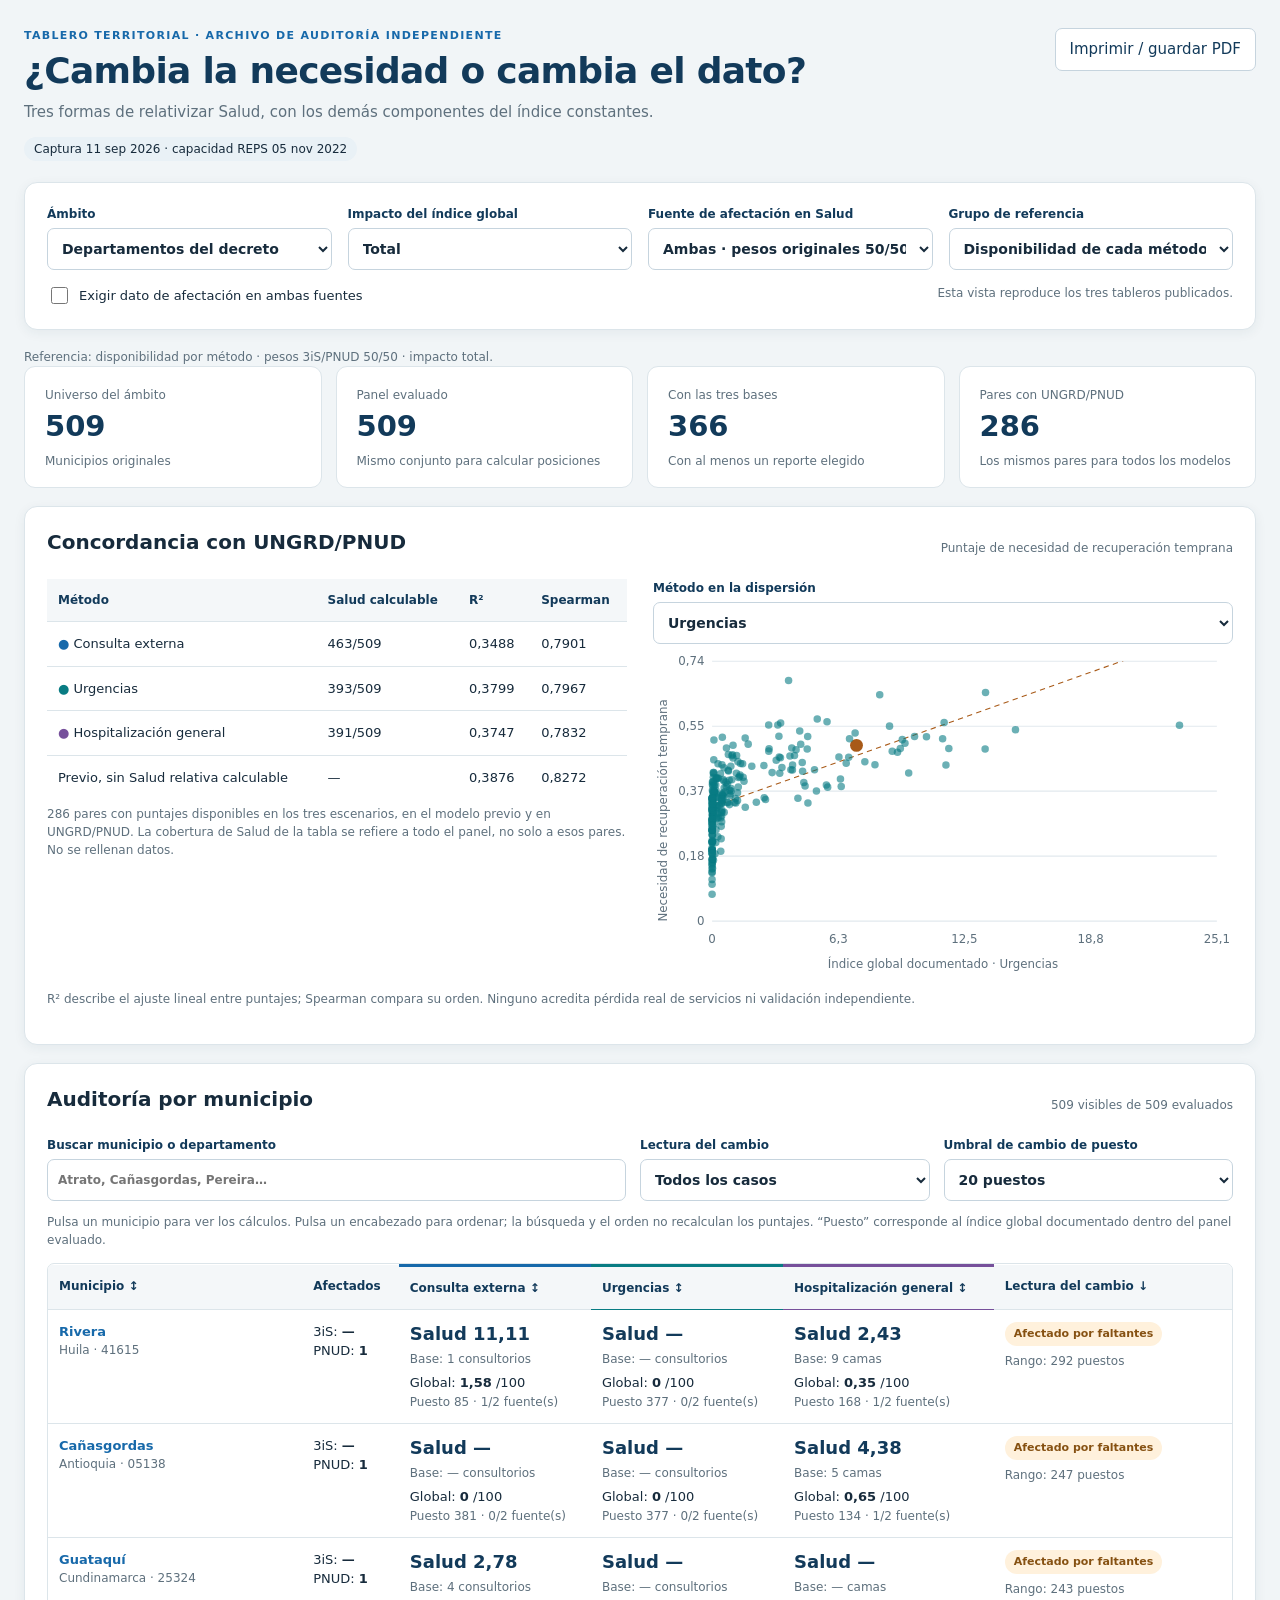
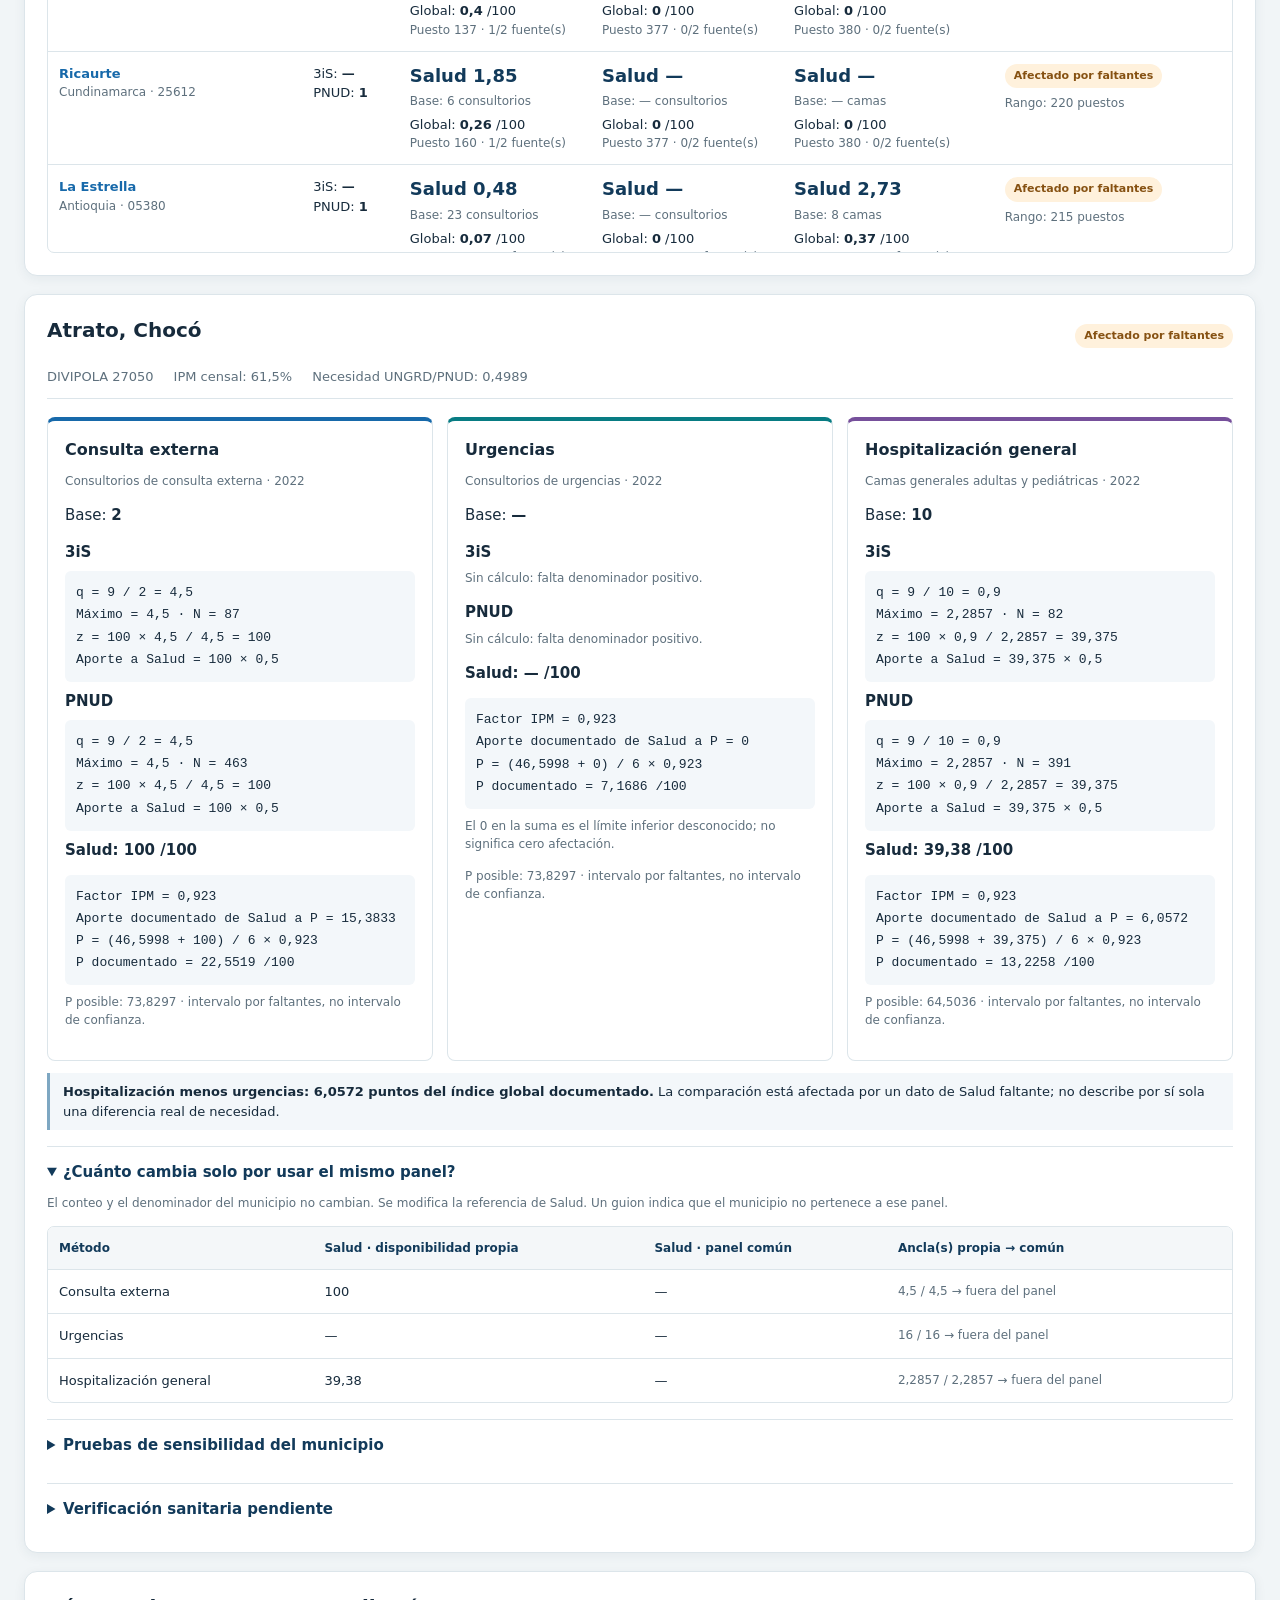
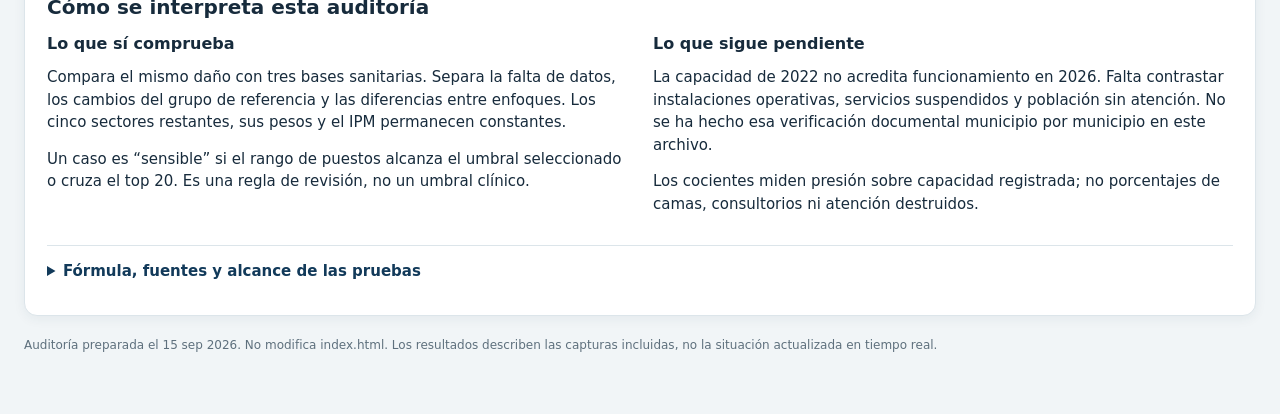
==== auditoria_salud_relativa.html @ 6dffab85 "Añadir auditoría autónoma de los tres enfoques de Salud relativa Compara disponibilidad, panel común" ====
<!doctype html>
<html lang="es"><head><meta charset="utf-8"><meta name="viewport" content="width=device-width,initial-scale=1"><title>Auditoría de Salud relativa · municipios</title><style>
:root{--navy:#123a5a;--blue:#1769aa;--teal:#087c83;--purple:#76509b;--text:#172b3c;--muted:#5e707d;--line:#dce5ea;--bg:#f1f5f7;--orange:#a85a18}
*{box-sizing:border-box}body{margin:0;background:var(--bg);color:var(--text);font:15px/1.5 system-ui,-apple-system,"Segoe UI",sans-serif}main{max-width:1450px;margin:auto;padding:28px 24px 60px}header{display:flex;justify-content:space-between;gap:20px;align-items:flex-start;margin-bottom:22px}h1{font-size:clamp(25px,3vw,36px);line-height:1.15;letter-spacing:-.7px;margin:5px 0 10px;color:var(--navy)}h2{font-size:20px;line-height:1.3;margin:0 0 12px}h3{font-size:16px;margin:0 0 10px}p{margin:6px 0 14px}.eyebrow{text-transform:uppercase;letter-spacing:.12em;font-weight:700;font-size:11px;color:var(--blue)}.muted,.small{color:var(--muted)}.small{font-size:12px}.card{background:white;border:1px solid var(--line);border-radius:13px;padding:22px;margin-bottom:18px;box-shadow:0 3px 12px #183a5010}.filters{display:grid;grid-template-columns:repeat(4,1fr);gap:16px}.filters label,.field{display:flex;flex-direction:column;gap:5px;font-size:12px;font-weight:650;color:var(--navy)}select,input{font:inherit;border:1px solid #c6d4de;border-radius:7px;background:white;color:var(--text);padding:10px;width:100%;min-height:42px}select{font-size:14px}.check{display:flex;align-items:center;gap:8px;font-size:13px}.check input{width:17px;min-height:17px;accent-color:var(--blue)}.filter-foot{display:flex;justify-content:space-between;gap:18px;flex-wrap:wrap;margin-top:14px}.filter-foot p{margin:0}.kpis{display:grid;grid-template-columns:repeat(4,1fr);gap:14px;margin-bottom:18px}.kpi{border:1px solid var(--line);background:#fff;border-radius:11px;padding:16px 20px}.kpi strong{display:block;font-size:29px;color:var(--navy);font-variant-numeric:tabular-nums}.kpi span{font-size:12px;color:var(--muted)}.split{display:grid;grid-template-columns:1fr 1fr;gap:26px}.head{display:flex;justify-content:space-between;gap:15px;align-items:center;flex-wrap:wrap;margin-bottom:12px}button{font:inherit;cursor:pointer;border:1px solid #c6d4de;border-radius:7px;background:#fff;color:var(--navy);padding:9px 14px}button:hover{background:#eaf3fa}button:focus-visible,a:focus-visible,select:focus-visible,input:focus-visible,summary:focus-visible{outline:3px solid #69b4ef;outline-offset:2px}.link{padding:0;border:0;border-radius:0;color:var(--blue);background:none;text-align:left;font-weight:650}.link:hover{text-decoration:underline;background:none}a{color:var(--blue)}.toolbar{display:grid;grid-template-columns:2fr 1fr 1fr;gap:14px;margin:12px 0}.scroll{max-height:590px;overflow:auto;border:1px solid var(--line);border-radius:7px}table{width:100%;border-collapse:collapse;font-size:13px}th{position:sticky;top:0;background:#f4f7f9;color:var(--navy);font-size:12px;font-weight:650;text-align:left;z-index:1}td,th{padding:12px 11px;border-bottom:1px solid var(--line);vertical-align:top}tbody tr:last-child td{border-bottom:0}tbody tr:hover{background:#f7fafc}tr.selected{background:#edf5fc}.num{font-variant-numeric:tabular-nums;white-space:nowrap}.method-head{border-top:3px solid var(--blue)}.method-head.v1{border-color:var(--teal)}.method-head.v2{border-color:var(--purple)}.sort{border:0;background:transparent;padding:0;text-align:left;font-size:12px;font-weight:700;color:inherit}.value{display:block;font-size:18px;font-weight:750;line-height:1.3;color:var(--navy)}.den{display:block;font-size:12px;color:var(--muted);margin:5px 0}.badge{display:inline-block;border-radius:20px;font-size:11px;font-weight:650;padding:4px 9px;white-space:normal;background:#edf2f6;color:#485c6d}.badge.stable{background:#e5f4ee;color:#22624c}.badge.sensitive,.badge.positions{background:#e8effb;color:#315c8b}.badge.missing,.badge.none{background:#fff1dc;color:#865112}.cards3{display:grid;grid-template-columns:repeat(3,1fr);gap:14px}.mini{border:1px solid var(--line);border-top:4px solid var(--blue);border-radius:8px;padding:17px}.mini.v1{border-top-color:var(--teal)}.mini.v2{border-top-color:var(--purple)}.formula{font:13px/1.7 ui-monospace,Consolas,monospace;background:#f3f7fa;padding:11px;border-radius:6px;overflow-wrap:anywhere;margin:8px 0}.note{border-left:3px solid #7ea7c2;padding:9px 13px;background:#f3f7fa;margin:12px 0;font-size:13px}.empty{text-align:center;padding:28px;color:var(--muted)}details{border-top:1px solid var(--line);padding-top:14px;margin-top:16px}summary{cursor:pointer;color:var(--navy);font-weight:650;margin-bottom:10px}.inline-info{display:flex;gap:20px;flex-wrap:wrap;color:var(--muted);font-size:13px}.chart{width:100%;height:auto;max-height:350px}.chart text{font-family:inherit;font-size:11px;fill:var(--muted)}.point{cursor:pointer}.point:hover,.point:focus{stroke:#172b3c;stroke-width:2}.detail-header{border-bottom:1px solid var(--line);padding-bottom:12px;margin-bottom:18px}.two-notes{display:grid;grid-template-columns:1fr 1fr;gap:20px;margin-top:18px}.foot{font-size:12px;color:var(--muted);margin-top:20px}.excluded{max-height:280px;overflow:auto}.nowrap{white-space:nowrap}[hidden]{display:none!important}.pill{background:#e9f1f6;padding:5px 10px;border-radius:14px;font-size:12px}.selected-summary{color:var(--navy)}.stat-table th{position:static}.legendline{display:flex;gap:10px;align-items:center;flex-wrap:wrap}.zero{color:#4c5d6d}
@media(max-width:1000px){.split{grid-template-columns:1fr}.cards3{grid-template-columns:1fr}.filters{grid-template-columns:repeat(2,1fr)}.two-notes{grid-template-columns:1fr}}
@media(max-width:600px){main{padding:18px 12px 40px}.card{padding:16px}.filters,.toolbar{grid-template-columns:1fr}.kpis{grid-template-columns:1fr 1fr;gap:8px}.kpi{padding:12px}.kpi strong{font-size:25px}header{display:block}header button{margin-top:12px}.matrix{min-width:980px}}
@media print{body{background:white}main{max-width:none;padding:0}.filters,.toolbar,.filter-foot,header button,.noprint{display:none}.card{box-shadow:none;break-inside:avoid;margin:10px 0;padding:12px}.scroll,.excluded{max-height:none;overflow:visible}.kpis{grid-template-columns:repeat(4,1fr)}.split{grid-template-columns:1fr}.chart{max-height:270px}.matrix{font-size:10px;min-width:0}th{position:static}.cards3{grid-template-columns:1fr}details:not([open]){display:none}a{color:inherit;text-decoration:none}}
</style></head>
<body><main>
<header><div><div class="eyebrow">Tablero territorial · archivo de auditoría independiente</div><h1>¿Cambia la necesidad o cambia el dato?</h1><p class="muted">Tres formas de relativizar Salud, con los demás componentes del índice constantes.</p><span class="pill">Captura 11 sep 2026 · capacidad REPS 05 nov 2022</span></div><button id="print" type="button">Imprimir / guardar PDF</button></header>
<section class="card" aria-label="Filtros de la auditoría">
<div class="filters">
<label>Ámbito<select id="scope"><option value="decree">Departamentos del decreto</option><option value="all">Todos los territorios del inventario</option></select></label>
<label>Impacto del índice global<select id="severity"><option value="total">Total</option><option value="grave">Grave</option></select></label>
<label>Fuente de afectación en Salud<select id="source"><option value="both">Ambas · pesos originales 50/50</option><option value="3is">Prueba: solo 3iS</option><option value="pnud">Prueba: solo PNUD</option></select></label>
<label>Grupo de referencia<select id="reference"><option value="original">Disponibilidad de cada método</option><option value="common">Mismo panel para los tres</option></select></label>
</div><div class="filter-foot"><label class="check"><input id="both" type="checkbox">Exigir dato de afectación en ambas fuentes</label><p class="small" id="mode-note"></p></div>
</section>
<div id="status" class="small" aria-live="polite"></div><div id="kpis" class="kpis"></div>
<section class="card"><div class="head"><h2>Concordancia con UNGRD/PNUD</h2><span class="small">Puntaje de necesidad de recuperación temprana</span></div>
<div class="split"><div><div id="benchmark"></div><p id="benchmark-note" class="small"></p></div>
<div><label class="field">Método en la dispersión<select id="chart-method"><option value="0">Consulta externa</option><option value="1" selected>Urgencias</option><option value="2">Hospitalización general</option></select></label><div id="scatter"></div></div></div>
<p class="small">R² describe el ajuste lineal entre puntajes; Spearman compara su orden. Ninguno acredita pérdida real de servicios ni validación independiente.</p></section>
<section class="card"><div class="head"><h2>Auditoría por municipio</h2><span id="row-count" class="small" aria-live="polite"></span></div>
<div class="toolbar"><label class="field">Buscar municipio o departamento<input id="search" type="search" placeholder="Atrato, Cañasgordas, Pereira…" autocomplete="off"></label>
<label class="field">Lectura del cambio<select id="category"><option value="">Todos los casos</option><option value="sensitive">Sensible al enfoque</option><option value="missing">Afectado por faltantes</option><option value="positions">Movimiento del ranking</option><option value="stable">Estable entre enfoques</option><option value="none">Sin Salud calculable</option></select></label>
<label class="field">Umbral de cambio de puesto<select id="threshold"><option value="10">10 puestos</option><option value="20" selected>20 puestos</option><option value="30">30 puestos</option></select></label></div>
<p class="small">Pulsa un municipio para ver los cálculos. Pulsa un encabezado para ordenar; la búsqueda y el orden no recalculan los puntajes. “Puesto” corresponde al índice global documentado dentro del panel evaluado.</p>
<div class="scroll" tabindex="0" role="region" aria-label="Comparación municipal de los tres métodos"><table class="matrix"><thead id="matrix-head"></thead><tbody id="matrix-body"></tbody></table></div>
<details id="excluded-wrap"><summary id="excluded-title"></summary><p class="small">Exclusión del panel común no significa menor necesidad. Estos municipios siguen en el inventario original.</p><div id="excluded" class="excluded"></div></details>
</section>
<section id="detail" class="card" aria-live="polite" aria-label="Cálculo y sensibilidad del municipio seleccionado"></section>
<section class="card"><h2>Cómo se interpreta esta auditoría</h2>
<div class="split"><div><h3>Lo que sí comprueba</h3><p>Compara el mismo daño con tres bases sanitarias. Separa la falta de datos, los cambios del grupo de referencia y las diferencias entre enfoques. Los cinco sectores restantes, sus pesos y el IPM permanecen constantes.</p><p>Un caso es “sensible” si el rango de puestos alcanza el umbral seleccionado o cruza el top 20. Es una regla de revisión, no un umbral clínico.</p></div>
<div><h3>Lo que sigue pendiente</h3><p>La capacidad de 2022 no acredita funcionamiento en 2026. Falta contrastar instalaciones operativas, servicios suspendidos y población sin atención. No se ha hecho esa verificación documental municipio por municipio en este archivo.</p><p>Los cocientes miden presión sobre capacidad registrada; no porcentajes de camas, consultorios ni atención destruidos.</p></div></div>
<details><summary>Fórmula, fuentes y alcance de las pruebas</summary>
<div class="formula">q = puntos afectados / denominador histórico del municipio<br>z = 100 × q / máximo q comparable<br>Salud = Σ(z × peso de la fuente)<br>P = (suma de los otros cinco sectores + Salud) / 6 × (1 + 0,25 × IPM/100) / 1,25</div>
<p>Sin dato se conserva el intervalo del modelo: el aporte inferior desconocido es cero como límite, no como observación. Si solo hay una fuente en el modo 50/50, no se le transfiere el peso de la otra. En las pruebas “solo 3iS” o “solo PNUD”, la fuente elegida representa todo Salud, únicamente dentro de esta auditoría.</p>
<p>El panel común exige las tres bases positivas y al menos un conteo válido de la fuente seleccionada. Si se marca la exigencia de ambas fuentes, exige también ambos conteos. Salud se recalibra con ese grupo; los otros sectores conservan la referencia del ámbito original. La comparación estadística usa exactamente los mismos pares para los tres métodos y el modelo previo.</p>
<p>Las pruebas de ±25% perturban solo el denominador del municipio seleccionado, no crean registros nuevos ni proyectan capacidad a 2026. La prueba “sin un máximo” retira una observación máxima por fuente del cálculo del ancla; conserva los municipios evaluados y limita z a 100, igual que la función del tablero.</p>
<p>Los modelos pueden compartir insumos de daño y vulnerabilidad. El modelo previo se muestra sin Salud relativa calculable, manteniendo el peso original del sector. No se deben sumar los conteos 3iS y PNUD como si fueran instalaciones distintas.</p>
<div id="source-links"></div><p class="small">El corte de capacidad es 2022-11-05. El archivo extraído en 2026 conserva ese corte. Origen y esquema corroborados en el portal oficial; extracto completo obtenido de un espejo inmutable. No se incluyen contactos ni datos personales de responsables.</p>
<p class="small">La vista inicial se contrastó numéricamente con los tres index.html publicados en los ámbitos decreto/todos e impactos total/grave. Este archivo es autónomo, no descarga datos nuevos y no modifica ninguna rama ni tablero al usarlo.</p>
</details></section>
<footer class="foot">Auditoría preparada el 15 sep 2026. No modifica index.html. Los resultados describen las capturas incluidas, no la situación actualizada en tiempo real.</footer>
</main><noscript><p>Este archivo necesita JavaScript para calcular y mostrar la auditoría.</p></noscript>
<script>
(function(root){
'use strict';
const finite=x=>typeof x==='number'&&Number.isFinite(x),eps=1e-8;
const label=r=>r.m+', '+r.d;
function ranks(rows,value='score'){
 const out=rows.filter(r=>r[value]!=null).slice().sort((a,b)=>b[value]-a[value]||label(a).localeCompare(label(b),'es'));
 let prev,rank=0;out.forEach((r,i)=>{if(!i||Math.abs(r[value]-prev)>=eps)rank=i+1;r.rank=rank;prev=r[value];});return out;
}
function fit(pairs){
 if(pairs.length<3)return {n:pairs.length,r2:null,rho:null,r:null,slope:null,intercept:null};
 const calc=(x,y)=>{const mx=x.reduce((a,b)=>a+b,0)/x.length,my=y.reduce((a,b)=>a+b,0)/y.length;
 let xx=0,yy=0,xy=0;x.forEach((v,i)=>{xx+=(v-mx)**2;yy+=(y[i]-my)**2;xy+=(v-mx)*(y[i]-my)});
 if(!xx||!yy)return null;const r=Math.max(-1,Math.min(1,xy/Math.sqrt(xx*yy)));return {r,r2:r*r,slope:xy/xx,intercept:my-xy/xx*mx};};
 const mid=values=>{const s=values.map((v,i)=>({v,i})).sort((a,b)=>a.v-b.v),a=[];for(let i=0;i<s.length;){let j=i+1;while(j<s.length&&s[j].v===s[i].v)j++;for(let k=i;k<j;k++)a[s[k].i]=(i+1+j)/2;i=j;}return a;};
 const x=pairs.map(p=>p.x),y=pairs.map(p=>p.y),f=calc(x,y),rho=calc(mid(x),mid(y));
 return {n:pairs.length,r2:f?.r2??null,r:f?.r??null,rho:rho?.r??null,slope:f?.slope??null,intercept:f?.intercept??null};
}
function run(snapshot,options={}){
 const o={reference:'original',source:'both',bothReports:false,anchorRule:'max',override:null,...options};
 const fields=o.source==='3is'?[0]:o.source==='pnud'?[1]:[0,1],share=1/fields.length;
 const hasInput=r=>fields.some(f=>finite(r.h[f])&&r.h[f]>=0);
 const commonEligible=r=>r.den.every(d=>finite(d)&&d>0)&&hasInput(r)&&(!o.bothReports||r.h.every(finite));
 const common=snapshot.rows.filter(commonEligible);
 const pool=snapshot.rows.filter(r=>(o.reference!=='common'||commonEligible(r))&&(!o.bothReports||r.h.every(finite)));
 const amount=(r,v)=>{const d=r.den[v];return finite(d)&&d>0?d*(o.override?.geo===r.g&&o.override.variant===v?o.override.factor:1):null;};
 const ratio=(r,v,f)=>{const d=amount(r,v);return d>0&&finite(r.h[f])&&r.h[f]>=0?r.h[f]/d:null;};
 const models=[0,1,2].map(v=>{
 const calibrations=fields.map(f=>{
 const values=pool.map(r=>({geo:r.g,q:ratio(r,v,f)})).filter(p=>finite(p.q));
 const sorted=values.slice().sort((a,b)=>a.q-b.q||a.geo.localeCompare(b.geo));
 const use=o.anchorRule==='withoutMax'?sorted.slice(0,-1):sorted;
 return {field:f,n:use.length,anchor:use.length?Math.max(...use.map(x=>x.q)):null,omitted:o.anchorRule==='withoutMax'?sorted.at(-1)?.geo:null};
 });
 const items=pool.map(r=>{
 const details=calibrations.map(c=>{
 const q=ratio(r,v,c.field),z=q==null?null:q===0?0:c.anchor>0?100*Math.min(1,q/c.anchor):null;
 return {field:c.field,raw:r.h[c.field],den:amount(r,v),q,z,share,anchor:c.anchor,n:c.n};
 });
 const h=details.reduce((s,f)=>s+(f.z??0)*share,0),missing=details.filter(f=>f.z==null).length*share;
 const cov=Math.max(0,Math.min(1,1-missing)),factor=(1+.25*(r.ipm??0)/100)/1.25,factorHi=(1+.25*(r.ipm??100)/100)/1.25;
 const coverage=(r.cov+cov)/6;
 return {...r,variant:v,details,health:cov>eps?h:null,healthUpper:cov>eps?h+100*missing:null,hCov:cov,
 score:coverage>eps?(r.lo+h)/6*factor:null,upper:coverage>eps?(r.hi+h+100*missing)/6*factorHi:null,
 contribution:h/6*factor,coverage,rank:null,factor};
 });
 const ranked=ranks(items),healthRanked=ranks(items.filter(x=>x.health!=null).map(x=>({...x})), 'health');
 const hr=new Map(healthRanked.map(x=>[x.g,x.rank]));items.forEach(x=>x.healthRank=hr.get(x.g)??null);
 return {items,ranked,calibrations,map:new Map(items.map(r=>[r.g,r]))};
 });
 const baseline=pool.map(r=>({...r,score:r.cov>eps?r.lo/6*(1+.25*(r.ipm??0)/100)/1.25:null,rank:null}));
 ranks(baseline);
 const baseMap=new Map(baseline.map(r=>[r.g,r]));
 // Same pairs for all three models and the unchanged baseline; no benchmark filling.
 const paired=pool.filter(r=>finite(r.y)&&baseMap.get(r.g).score!=null&&models.every(m=>m.map.get(r.g).score!=null));
 const statistics=models.map(m=>fit(paired.map(r=>({x:m.map.get(r.g).score,y:r.y}))));
 const baselineStats=fit(paired.map(r=>({x:baseMap.get(r.g).score,y:r.y})));
 const outside=snapshot.rows.filter(r=>!pool.some(x=>x.g===r.g));
 return {options:o,pool,models,baseline,baselineStats,statistics,paired,common,outside};
}
function classify(results,threshold=20,top=20){
 const valid=results.filter(r=>r?.health!=null),rr=results.map(r=>r?.rank).filter(finite);
 const span=rr.length===3?Math.max(...rr)-Math.min(...rr):null;
 if(valid.length===0)return {code:'none',label:'Sin Salud calculable',span};
 if(valid.length<3)return {code:'missing',label:'Afectado por faltantes',span};
 const hs=valid.map(r=>r.health),healthSpan=Math.max(...hs)-Math.min(...hs);
 const crosses=rr.length===3&&Math.min(...rr)<=top&&Math.max(...rr)>top;
 if(healthSpan<eps&&span>=threshold)return {code:'positions',label:'Movimiento del ranking',span};
 if(span>=threshold||crosses)return {code:'sensitive',label:'Sensible al enfoque',span,crosses};
 return {code:'stable',label:'Estable entre enfoques',span,crosses};
}
root.HealthAudit={run,fit,classify,ranks};
})(typeof globalThis!=='undefined'?globalThis:this);
</script><script>const AUDIT_DATA={"title":"Auditoría de Salud relativa","capture":"2026-09-11","created":"2026-09-15","base":"beefea8362b5ef05b850085c36a788fda83d31fe","variants":[{"id":"consulta_externa","branch":"salud-relativa-consulta-externa","label":"Consulta externa","group":"CONSULTORIOS","descriptions":["Consulta Externa"],"kind":"consultorios_externos_reps","unit":"Consultorios de consulta externa","rate_unit":"puntos/consultorio externo"},{"id":"urgencias","branch":"salud-relativa-urgencias","label":"Urgencias","group":"CONSULTORIOS","descriptions":["Urgencias"],"kind":"consultorios_urgencias_reps","unit":"Consultorios de urgencias","rate_unit":"puntos/consultorio de urgencias"},{"id":"hospitalizacion","branch":"salud-relativa-hospitalizacion","label":"Hospitalización general","group":"CAMAS","descriptions":["Adultos","Pediátrica"],"kind":"camas_generales_reps","unit":"Camas generales adultas y pediátricas","rate_unit":"puntos/cama general"}],"source":{"label":"Ministerio de Salud · REPS, capacidad instalada histórica (05-11-2022)","url":"https://www.datos.gov.co/Salud-y-Protecci-n-Social/Relaci-n-de-IPS-p-blicas-y-privadas-seg-n-el-nivel/s2ru-bqt6/about_data","api":"https://www.datos.gov.co/resource/s2ru-bqt6.json","published":"2026-02-28","reference_date":"2022-11-05","sha256":"d50fbbce6a0ffff914b9e717a2d3109d57264ab67dbf444cfd86d410af69ea3f","mirror_url":"https://github.com/edgardhdz07/prueba-tecnica-datos-salud/blob/95f33af6ab50e09bef92bb7872eb7246b3c23529/data/Relaci%C3%B3n_de_IPS_p%C3%BAblicas_y_privadas_seg%C3%BAn_el_nivel_de_atenci%C3%B3n_y_capacidad_instalada_20260226.csv","mirror_commit":"95f33af6ab50e09bef92bb7872eb7246b3c23529","mirror_blob":"dee96bf2427c64f135066d1b27023d46de9a2ad4","published_meaning":"Fecha del commit público que acredita disponibilidad del extracto antes del sismo, no fecha de medición.","retrieved":"2026-09-15","verification":"Origen, esquema y corte corroborados en API oficial el 2026-09-14. Extracto completo obtenido del espejo inmutable; no revalidación nominal de funcionamiento en 2026.","stock_scope":"Capacidad registrada pública y privada; no capacidad operativa ni pérdida de servicio."},"snapshots":{"decree_total":{"scope":"decree","severity":"total","date":"2026-09-11","dept":"","n":509,"rows":[{"g":"municipal:17001","c":"17001","m":"Manizales","d":"Caldas","ipm":13.9,"lo":10.843038716124644,"hi":344.17637204945794,"cov":1.6666666666666667,"otherN":6,"fields":16,"h":[2,10],"den":[876,35,896],"y":0.52006247},{"g":"municipal:17013","c":"17013","m":"Aguadas","d":"Caldas","ipm":30,"lo":6.065874396818298,"hi":406.0658743968183,"cov":1,"otherN":4,"fields":16,"h":[null,0],"den":[13,3,12],"y":0.37124547},{"g":"municipal:17042","c":"17042","m":"Anserma","d":"Caldas","ipm":32.5,"lo":7.8677403565722335,"hi":407.8677403565722,"cov":1,"otherN":4,"fields":16,"h":[1,1],"den":[29,2,16],"y":0.39673796},{"g":"municipal:17050","c":"17050","m":"Aranzazu","d":"Caldas","ipm":32.1,"lo":13.68309719369191,"hi":380.34976386035856,"cov":1.3333333333333335,"otherN":5,"fields":16,"h":[null,0],"den":[7,1,12],"y":0.4392576},{"g":"municipal:17088","c":"17088","m":"Belalcázar","d":"Caldas","ipm":41.2,"lo":26.283530327274036,"hi":392.95019699394066,"cov":1.3333333333333335,"otherN":5,"fields":16,"h":[null,0],"den":[6,1,6],"y":0.46883976},{"g":"municipal:17272","c":"17272","m":"Filadelfia","d":"Caldas","ipm":36.2,"lo":2.9923359746810267,"hi":402.992335974681,"cov":1,"otherN":4,"fields":16,"h":[1,1],"den":[2,2,6],"y":0.36133863},{"g":"municipal:17442","c":"17442","m":"Marmato","d":"Caldas","ipm":37.6,"lo":3.0528957258550213,"hi":403.052895725855,"cov":1,"otherN":4,"fields":16,"h":[1,1],"den":[2,2,10],"y":0.35636446},{"g":"municipal:17513","c":"17513","m":"Pácora","d":"Caldas","ipm":33.3,"lo":3.5705159879424104,"hi":403.5705159879424,"cov":1,"otherN":4,"fields":16,"h":[null,0],"den":[18,1,8],"y":0.35741287},{"g":"municipal:17541","c":"17541","m":"Pensilvania","d":"Caldas","ipm":37.3,"lo":2.086442217968738,"hi":402.08644221796874,"cov":1,"otherN":4,"fields":16,"h":[3,3],"den":[8,5,9],"y":0.39956472},{"g":"municipal:17614","c":"17614","m":"Riosucio","d":"Caldas","ipm":29.3,"lo":8.30929792566199,"hi":374.97596459232864,"cov":1.3333333333333335,"otherN":5,"fields":16,"h":[1,1],"den":[49,4,33],"y":0.44724306},{"g":"municipal:17653","c":"17653","m":"Salamina","d":"Caldas","ipm":28.7,"lo":4.511201439714967,"hi":429.51120143971497,"cov":0.75,"otherN":3,"fields":16,"h":[null,0],"den":[20,4,16],"y":0.36687041},{"g":"municipal:17662","c":"17662","m":"Samaná","d":"Caldas","ipm":39.9,"lo":2.4312464536316494,"hi":369.0979131202983,"cov":1.3333333333333335,"otherN":5,"fields":16,"h":[2,1],"den":[9,3,19],"y":0.42638363},{"g":"municipal:17665","c":"17665","m":"San José","d":"Caldas","ipm":39.9,"lo":25.232693292695238,"hi":425.2326932926952,"cov":1,"otherN":4,"fields":16,"h":[1,1],"den":[3,1,4],"y":0.38354254},{"g":"municipal:17777","c":"17777","m":"Supia","d":"Caldas","ipm":31.3,"lo":2.5076860550194464,"hi":402.5076860550194,"cov":1,"otherN":4,"fields":16,"h":[null,0],"den":[18,1,16],"y":0.32873322},{"g":"municipal:17873","c":"17873","m":"Villamaria","d":"Caldas","ipm":17,"lo":7.044888120001858,"hi":373.7115547866685,"cov":1.3333333333333335,"otherN":5,"fields":16,"h":[null,0],"den":[15,2,11],"y":0.40126962},{"g":"municipal:17877","c":"17877","m":"Viterbo","d":"Caldas","ipm":26,"lo":25.399672674548288,"hi":392.0663393412149,"cov":1.3333333333333335,"otherN":5,"fields":16,"h":[1,1],"den":[11,1,7],"y":0.42556069},{"g":"municipal:27001","c":"27001","m":"Quibdó","d":"Chocó","ipm":44.4,"lo":40.8354615625455,"hi":374.1687948958788,"cov":1.6666666666666667,"otherN":6,"fields":16,"h":[27,27],"den":[198,11,273],"y":0.64251799},{"g":"municipal:27050","c":"27050","m":"Atrato","d":"Chocó","ipm":61.5,"lo":46.599846980158766,"hi":379.9331803134921,"cov":1.6666666666666667,"otherN":6,"fields":16,"h":[9,9],"den":[2,null,10],"y":0.49887677},{"g":"municipal:27135","c":"27135","m":"El Cantón Del San Pablo","d":"Chocó","ipm":60.2,"lo":9.054076205530816,"hi":409.0540762055308,"cov":1,"otherN":4,"fields":16,"h":[null,0],"den":[2,2,8],"y":0.41444397},{"g":"municipal:27150","c":"27150","m":"Carmen Del Darién","d":"Chocó","ipm":77.8,"lo":3.198313667302285,"hi":394.8649803339689,"cov":1.0833333333333335,"otherN":4,"fields":16,"h":[null,0],"den":[2,null,5],"y":0.52169591},{"g":"municipal:27425","c":"27425","m":"Medio Atrato","d":"Chocó","ipm":76.6,"lo":7.662955998864156,"hi":407.6629559988641,"cov":1,"otherN":4,"fields":16,"h":[null,0],"den":[null,null,5],"y":0.47006231},{"g":"municipal:27450","c":"27450","m":"Medio San Juan","d":"Chocó","ipm":69.7,"lo":6.460229923477366,"hi":373.126896590144,"cov":1.3333333333333335,"otherN":5,"fields":16,"h":[3,3],"den":[1,null,8],"y":0.4723779},{"g":"municipal:27600","c":"27600","m":"Rio Quito","d":"Chocó","ipm":66.8,"lo":13.136234367421157,"hi":413.13623436742114,"cov":1,"otherN":4,"fields":16,"h":[5,5],"den":[3,2,null],"y":0.45003802},{"g":"municipal:27615","c":"27615","m":"Riosucio","d":"Chocó","ipm":70.9,"lo":0.5312506376170614,"hi":400.53125063761706,"cov":1,"otherN":4,"fields":16,"h":[1,1],"den":[5,null,26],"y":0.45775831},{"g":"municipal:27660","c":"27660","m":"San José Del Palmar","d":"Chocó","ipm":59.1,"lo":26.97349864098601,"hi":393.64016530765264,"cov":1.3333333333333335,"otherN":5,"fields":16,"h":[1,1],"den":[1,1,5],"y":0.42955332},{"g":"municipal:27787","c":"27787","m":"Tadó","d":"Chocó","ipm":59.9,"lo":66.98845083171852,"hi":433.65511749838515,"cov":1.3333333333333335,"otherN":5,"fields":16,"h":[5,5],"den":[15,1,15],"y":0.54345754},{"g":"municipal:63130","c":"63130","m":"Calarcá","d":"Quindío","ipm":19.9,"lo":18.1955685696791,"hi":384.8622352363457,"cov":1.3333333333333335,"otherN":5,"fields":16,"h":[6,3],"den":[49,5,31],"y":0.46597801},{"g":"municipal:63212","c":"63212","m":"Córdoba","d":"Quindío","ipm":30.7,"lo":33.70933127757822,"hi":433.7093312775782,"cov":1,"otherN":4,"fields":16,"h":[1,1],"den":[3,1,null],"y":0.38029788},{"g":"municipal:63302","c":"63302","m":"Génova","d":"Quindío","ipm":33.1,"lo":49.40521442138103,"hi":416.0718810880477,"cov":1.3333333333333335,"otherN":5,"fields":16,"h":[1,0],"den":[1,1,6],"y":0.45260413},{"g":"municipal:63401","c":"63401","m":"La Tebaida","d":"Quindío","ipm":27.4,"lo":13.612136409208887,"hi":380.27880307587554,"cov":1.3333333333333335,"otherN":5,"fields":16,"h":[3,1],"den":[28,2,7],"y":0.4891691},{"g":"municipal:63470","c":"63470","m":"Montenegro","d":"Quindío","ipm":25.8,"lo":37.13133781707464,"hi":403.7980044837413,"cov":1.3333333333333335,"otherN":5,"fields":16,"h":[4,3],"den":[6,2,13],"y":0.51741867},{"g":"municipal:63548","c":"63548","m":"Pijao","d":"Quindío","ipm":28.8,"lo":29.812720730266594,"hi":429.81272073026656,"cov":1,"otherN":4,"fields":16,"h":[null,0],"den":[1,1,5],"y":0.34880436},{"g":"municipal:63594","c":"63594","m":"Quimbaya","d":"Quindío","ipm":22,"lo":50.47190130998021,"hi":383.80523464331355,"cov":1.6666666666666667,"otherN":6,"fields":16,"h":[1,1],"den":[5,null,13],"y":0.53393136},{"g":"municipal:66045","c":"66045","m":"Apía","d":"Risaralda","ipm":33.6,"lo":15.193336515179176,"hi":415.19333651517917,"cov":1,"otherN":4,"fields":16,"h":[null,0],"den":[9,1,5],"y":0.33715269},{"g":"municipal:66075","c":"66075","m":"Balboa","d":"Risaralda","ipm":31.6,"lo":38.04625655395989,"hi":404.7129232206265,"cov":1.3333333333333335,"otherN":5,"fields":16,"h":[1,1],"den":[4,1,5],"y":0.40344218},{"g":"municipal:66088","c":"66088","m":"Belén De Umbría","d":"Risaralda","ipm":35.6,"lo":15.632423996788813,"hi":382.29909066345544,"cov":1.3333333333333335,"otherN":5,"fields":16,"h":[1,1],"den":[16,3,13],"y":0.44167401},{"g":"municipal:66170","c":"66170","m":"Dosquebradas","d":"Risaralda","ipm":13.7,"lo":31.913553941248285,"hi":331.91355394124827,"cov":2,"otherN":7,"fields":16,"h":[null,0],"den":[167,4,55],"y":0.50184879},{"g":"municipal:66383","c":"66383","m":"La Celia","d":"Risaralda","ipm":37.5,"lo":5.9400901397484205,"hi":405.9400901397484,"cov":1,"otherN":4,"fields":16,"h":[null,0],"den":[3,1,5],"y":0.33063726},{"g":"municipal:66400","c":"66400","m":"La Virginia","d":"Risaralda","ipm":19,"lo":24.05101648507151,"hi":357.3843498184048,"cov":1.6666666666666667,"otherN":6,"fields":16,"h":[1,1],"den":[41,null,30],"y":0.41972259},{"g":"municipal:66440","c":"66440","m":"Marsella","d":"Risaralda","ipm":33.3,"lo":39.84533630418665,"hi":373.17866963752,"cov":1.6666666666666667,"otherN":6,"fields":16,"h":[1,1],"den":[10,1,10],"y":0.44806533},{"g":"municipal:66456","c":"66456","m":"Mistrató","d":"Risaralda","ipm":65.3,"lo":12.977403488554828,"hi":412.9774034885548,"cov":1,"otherN":4,"fields":16,"h":[3,3],"den":[9,2,11],"y":0.43574445},{"g":"municipal:66594","c":"66594","m":"Quinchía","d":"Risaralda","ipm":41.4,"lo":5.174078236713754,"hi":405.17407823671374,"cov":1,"otherN":4,"fields":16,"h":[null,0],"den":[14,4,9],"y":0.38816181},{"g":"municipal:66682","c":"66682","m":"Santa Rosa De Cabal","d":"Risaralda","ipm":21.2,"lo":17.325223781925104,"hi":350.6585571152584,"cov":1.6666666666666667,"otherN":6,"fields":16,"h":[1,1],"den":[60,4,15],"y":0.34497788},{"g":"municipal:63001","c":"63001","m":"Armenia","d":"Quindío","ipm":14.4,"lo":17.912270301942165,"hi":351.2456036352755,"cov":1.6666666666666667,"otherN":6,"fields":16,"h":[9,5],"den":[581,18,542],"y":0.55680396},{"g":"municipal:66001","c":"66001","m":"Pereira","d":"Risaralda","ipm":15.1,"lo":78.194115908132,"hi":378.194115908132,"cov":2,"otherN":7,"fields":16,"h":[34,34],"den":[1035,42,970],"y":0.56390234},{"g":"municipal:76109","c":"76109","m":"Buenaventura","d":"Valle del Cauca","ipm":41,"lo":22.363243536096235,"hi":355.6965768694296,"cov":1.6666666666666667,"otherN":6,"fields":16,"h":[5,5],"den":[309,9,199],"y":0.68314189},{"g":"municipal:76147","c":"76147","m":"Cartago","d":"Valle del Cauca","ipm":16.6,"lo":2.910158228209257,"hi":369.5768248948759,"cov":1.3333333333333335,"otherN":5,"fields":16,"h":[3,3],"den":[218,14,128],"y":0.43507577},{"g":"municipal:76001","c":"76001","m":"Santiago de Cali","d":"Valle del Cauca","ipm":11.9,"lo":12.705868358128402,"hi":362.7058683581284,"cov":1.5,"otherN":5,"fields":16,"h":[10,10],"den":[4866,179,3465],"y":0.50235189},{"g":"municipal:17174","c":"17174","m":"Chinchiná","d":"Caldas","ipm":21.8,"lo":7.557781519584349,"hi":374.224448186251,"cov":1.3333333333333335,"otherN":5,"fields":16,"h":[1,1],"den":[60,6,56],"y":0.4197438},{"g":"municipal:17380","c":"17380","m":"La Dorada","d":"Caldas","ipm":26.8,"lo":0.32200549100472464,"hi":400.3220054910047,"cov":1,"otherN":4,"fields":16,"h":[1,1],"den":[119,6,79],"y":0.25938936},{"g":"municipal:17388","c":"17388","m":"La Merced","d":"Caldas","ipm":34.5,"lo":2.4688125944460175,"hi":402.468812594446,"cov":1,"otherN":4,"fields":16,"h":[1,1],"den":[5,1,6],"y":0.34256513},{"g":"municipal:17433","c":"17433","m":"Manzanares","d":"Caldas","ipm":37.5,"lo":1.2745517470000876,"hi":401.2745517470001,"cov":1,"otherN":4,"fields":16,"h":[null,0],"den":[9,2,10],"y":0.3494956},{"g":"municipal:17444","c":"17444","m":"Marquetalia","d":"Caldas","ipm":40.7,"lo":1.111509305049584,"hi":401.11150930504954,"cov":1,"otherN":4,"fields":16,"h":[null,0],"den":[7,1,8],"y":0.3625535},{"g":"municipal:17446","c":"17446","m":"Marulanda","d":"Caldas","ipm":34.6,"lo":7.634724998149382,"hi":432.63472499814935,"cov":0.75,"otherN":3,"fields":16,"h":[null,0],"den":[8,2,10],"y":0.33682041},{"g":"municipal:17486","c":"17486","m":"Neira","d":"Caldas","ipm":31.3,"lo":2.1530443136428,"hi":402.1530443136428,"cov":1,"otherN":4,"fields":16,"h":[1,1],"den":[12,2,12],"y":0.33725556},{"g":"municipal:17495","c":"17495","m":"Norcasia","d":"Caldas","ipm":41.4,"lo":0.808780180550408,"hi":400.8087801805504,"cov":1,"otherN":4,"fields":16,"h":[null,0],"den":[5,1,4],"y":0.36617868},{"g":"municipal:17524","c":"17524","m":"Palestina","d":"Caldas","ipm":30.1,"lo":6.577798306755413,"hi":373.24446497342205,"cov":1.3333333333333335,"otherN":5,"fields":16,"h":[null,0],"den":[12,1,10],"y":0.369458},{"g":"municipal:17616","c":"17616","m":"Risaralda","d":"Caldas","ipm":39.4,"lo":8.935224216324352,"hi":408.93522421632434,"cov":1,"otherN":4,"fields":16,"h":[null,0],"den":[4,1,8],"y":0.40762262},{"g":"municipal:17867","c":"17867","m":"Victoria","d":"Caldas","ipm":34.9,"lo":1.8773428064637807,"hi":401.8773428064638,"cov":1,"otherN":4,"fields":16,"h":[1,1],"den":[7,1,6],"y":0.33548622},{"g":"municipal:27025","c":"27025","m":"Alto Baudó","d":"Chocó","ipm":90.6,"lo":14.56323563411361,"hi":414.5632356341136,"cov":1,"otherN":4,"fields":16,"h":[4,4],"den":[7,4,14],"y":0.56263842},{"g":"municipal:27073","c":"27073","m":"Bagadó","d":"Chocó","ipm":81,"lo":84.6592683369243,"hi":451.3259350035909,"cov":1.3333333333333335,"otherN":5,"fields":16,"h":[3,3],"den":[2,null,4],"y":0.64870687},{"g":"municipal:27160","c":"27160","m":"Cértegui","d":"Chocó","ipm":55.9,"lo":9.01618581994748,"hi":375.68285248661414,"cov":1.3333333333333335,"otherN":5,"fields":16,"h":[null,0],"den":[null,null,null],"y":0.40970217},{"g":"municipal:27205","c":"27205","m":"Condoto","d":"Chocó","ipm":53.2,"lo":19.937862096979593,"hi":411.6045287636463,"cov":1.0833333333333335,"otherN":4,"fields":16,"h":[1,1],"den":[1,1,21],"y":0.49161397},{"g":"municipal:27245","c":"27245","m":"El Carmen","d":"Chocó","ipm":54,"lo":0.7810500192251629,"hi":400.7810500192251,"cov":1,"otherN":4,"fields":16,"h":[1,1],"den":[4,null,7],"y":0.36854439},{"g":"municipal:27430","c":"27430","m":"Medio Baudó","d":"Chocó","ipm":80.2,"lo":50.032557801466176,"hi":416.69922446813285,"cov":1.3333333333333335,"otherN":5,"fields":16,"h":[4,4],"den":[2,5,18],"y":0.55344215},{"g":"municipal:27491","c":"27491","m":"Nóvita","d":"Chocó","ipm":60.1,"lo":53.764895001438404,"hi":420.431561668105,"cov":1.3333333333333335,"otherN":5,"fields":16,"h":[1,1],"den":[4,1,6],"y":0.479545},{"g":"municipal:27495","c":"27495","m":"Nuquí","d":"Chocó","ipm":72.9,"lo":0.3809628466033593,"hi":400.3809628466033,"cov":1,"otherN":4,"fields":16,"h":[4,4],"den":[2,null,null],"y":0.42182927},{"g":"municipal:27580","c":"27580","m":"Rio Iró","d":"Chocó","ipm":75.1,"lo":0.3906110361514346,"hi":425.3906110361514,"cov":0.75,"otherN":3,"fields":16,"h":[null,0],"den":[2,2,8],"y":0.40819066},{"g":"municipal:27745","c":"27745","m":"Sipí","d":"Chocó","ipm":69.7,"lo":74.07075358800991,"hi":474.0707535880099,"cov":1,"otherN":4,"fields":16,"h":[2,2],"den":[1,1,6],"y":0.4888459},{"g":"municipal:27810","c":"27810","m":"Unión Panamericana","d":"Chocó","ipm":57.4,"lo":77.07925467893301,"hi":410.4125880122663,"cov":1.6666666666666667,"otherN":6,"fields":16,"h":[1,1],"den":[1,null,null],"y":0.49016079},{"g":"municipal:63111","c":"63111","m":"Buenavista","d":"Quindío","ipm":29,"lo":44.8289983989678,"hi":444.82899839896777,"cov":1,"otherN":4,"fields":16,"h":[null,0],"den":[1,1,null],"y":0.38204171},{"g":"municipal:63190","c":"63190","m":"Circasia","d":"Quindío","ipm":17.3,"lo":19.76833372801527,"hi":353.10166706134856,"cov":1.6666666666666667,"otherN":6,"fields":16,"h":[1,1],"den":[18,2,12],"y":0.4563184},{"g":"municipal:63272","c":"63272","m":"Filandia","d":"Quindío","ipm":18.1,"lo":28.210129421371928,"hi":394.8767960880386,"cov":1.3333333333333335,"otherN":5,"fields":16,"h":[2,2],"den":[8,1,3],"y":0.38625376},{"g":"municipal:63690","c":"63690","m":"Salento","d":"Quindío","ipm":19.7,"lo":15.052216979004355,"hi":381.718883645671,"cov":1.3333333333333335,"otherN":5,"fields":16,"h":[1,1],"den":[1,1,null],"y":0.42148228},{"g":"municipal:66318","c":"66318","m":"Guática","d":"Risaralda","ipm":36.5,"lo":11.531981134758544,"hi":411.5319811347585,"cov":1,"otherN":4,"fields":16,"h":[1,1],"den":[5,1,6],"y":0.34979494},{"g":"municipal:66687","c":"66687","m":"Santuario","d":"Risaralda","ipm":39.9,"lo":25.164463037735484,"hi":358.49779637106883,"cov":1.6666666666666667,"otherN":6,"fields":16,"h":[1,1],"den":[11,3,6],"y":0.44314263},{"g":"municipal:76020","c":"76020","m":"Alcalá","d":"Valle del Cauca","ipm":31.9,"lo":32.80155980854988,"hi":399.4682264752165,"cov":1.3333333333333335,"otherN":5,"fields":16,"h":[null,0],"den":[4,1,7],"y":0.48871362},{"g":"municipal:76036","c":"76036","m":"Andalucía","d":"Valle del Cauca","ipm":15.3,"lo":9.812649843714059,"hi":409.81264984371404,"cov":1,"otherN":4,"fields":16,"h":[1,1],"den":[22,3,9],"y":0.32308392},{"g":"municipal:76041","c":"76041","m":"Ansermanuevo","d":"Valle del Cauca","ipm":31.3,"lo":21.498435680958917,"hi":388.1651023476256,"cov":1.3333333333333335,"otherN":5,"fields":16,"h":[1,1],"den":[5,1,9],"y":0.42901157},{"g":"municipal:76054","c":"76054","m":"Argelia","d":"Valle del Cauca","ipm":36.2,"lo":67.33850291521905,"hi":434.0051695818857,"cov":1.3333333333333335,"otherN":5,"fields":16,"h":[1,3],"den":[2,1,4],"y":0.44301225},{"g":"municipal:76100","c":"76100","m":"Bolívar","d":"Valle del Cauca","ipm":29.7,"lo":37.69772460112951,"hi":404.3643912677962,"cov":1.3333333333333335,"otherN":5,"fields":16,"h":[4,2],"den":[25,1,14],"y":0.44392403},{"g":"municipal:76111","c":"76111","m":"Buga","d":"Valle del Cauca","ipm":12.3,"lo":4.115919420428641,"hi":337.449252753762,"cov":1.6666666666666667,"otherN":6,"fields":16,"h":[10,5],"den":[229,9,228],"y":0.45266175},{"g":"municipal:76122","c":"76122","m":"Caicedonia","d":"Valle del Cauca","ipm":24.6,"lo":21.084524045050934,"hi":387.7511907117176,"cov":1.3333333333333335,"otherN":5,"fields":16,"h":[3,2],"den":[30,2,14],"y":0.4701078},{"g":"municipal:76126","c":"76126","m":"Calima","d":"Valle del Cauca","ipm":25.7,"lo":63.416534023318135,"hi":396.74986735665146,"cov":1.6666666666666667,"otherN":6,"fields":16,"h":[1,1],"den":[11,2,9],"y":0.5151217},{"g":"municipal:76130","c":"76130","m":"Candelaria","d":"Valle del Cauca","ipm":15.5,"lo":2.892352765546386,"hi":369.55901943221306,"cov":1.3333333333333335,"otherN":5,"fields":16,"h":[3,4],"den":[86,4,12],"y":0.34785623},{"g":"municipal:76233","c":"76233","m":"Dagua","d":"Valle del Cauca","ipm":28.4,"lo":20.10780595195446,"hi":353.44113928528776,"cov":1.6666666666666667,"otherN":6,"fields":16,"h":[1,1],"den":[16,2,8],"y":0.52470971},{"g":"municipal:76243","c":"76243","m":"El Águila","d":"Valle del Cauca","ipm":43.5,"lo":61.72906145562443,"hi":428.3957281222911,"cov":1.3333333333333335,"otherN":5,"fields":16,"h":[1,1],"den":[4,1,6],"y":0.52384095},{"g":"municipal:76246","c":"76246","m":"El Cairo","d":"Valle del Cauca","ipm":35.8,"lo":67.18427443350133,"hi":400.51760776683466,"cov":1.6666666666666667,"otherN":6,"fields":16,"h":[null,0],"den":[2,1,9],"y":0.42065166},{"g":"municipal:76248","c":"76248","m":"El Cerrito","d":"Valle del Cauca","ipm":15.2,"lo":1.6440161169323502,"hi":368.310682783599,"cov":1.3333333333333335,"otherN":5,"fields":16,"h":[3,2],"den":[49,3,16],"y":0.376542},{"g":"municipal:76250","c":"76250","m":"El Dovio","d":"Valle del Cauca","ipm":37.2,"lo":40.28732643429838,"hi":406.953993100965,"cov":1.3333333333333335,"otherN":5,"fields":16,"h":[1,1],"den":[1,1,5],"y":0.46524587},{"g":"municipal:76275","c":"76275","m":"Florida","d":"Valle del Cauca","ipm":18.9,"lo":1.3859681689000471,"hi":368.0526348355667,"cov":1.3333333333333335,"otherN":5,"fields":16,"h":[null,0],"den":[58,7,17],"y":0.3704861},{"g":"municipal:76306","c":"76306","m":"Ginebra","d":"Valle del Cauca","ipm":14.7,"lo":1.5135278659562181,"hi":368.18019453262286,"cov":1.3333333333333335,"otherN":5,"fields":16,"h":[null,1],"den":[11,2,7],"y":0.29286498},{"g":"municipal:76318","c":"76318","m":"Guacarí","d":"Valle del Cauca","ipm":16,"lo":2.8644532871440784,"hi":369.53111995381073,"cov":1.3333333333333335,"otherN":5,"fields":16,"h":[2,2],"den":[30,2,6],"y":0.36406062},{"g":"municipal:76364","c":"76364","m":"Jamundí","d":"Valle del Cauca","ipm":14.9,"lo":4.8001686922161815,"hi":371.4668353588828,"cov":1.3333333333333335,"otherN":5,"fields":16,"h":[1,1],"den":[113,6,36],"y":0.47293203},{"g":"municipal:76377","c":"76377","m":"La Cumbre","d":"Valle del Cauca","ipm":25.3,"lo":15.090364824852168,"hi":381.75703149151883,"cov":1.3333333333333335,"otherN":5,"fields":16,"h":[4,4],"den":[3,2,8],"y":0.42966166},{"g":"municipal:76400","c":"76400","m":"La Unión","d":"Valle del Cauca","ipm":22.5,"lo":30.581356616249682,"hi":363.914689949583,"cov":1.6666666666666667,"otherN":6,"fields":16,"h":[1,1],"den":[28,2,9],"y":0.52411652},{"g":"municipal:76403","c":"76403","m":"La Victoria","d":"Valle del Cauca","ipm":22.9,"lo":30.48954321338555,"hi":397.1562098800522,"cov":1.3333333333333335,"otherN":5,"fields":16,"h":[1,1],"den":[7,1,8],"y":0.36922514},{"g":"municipal:76497","c":"76497","m":"Obando","d":"Valle del Cauca","ipm":31.2,"lo":54.61815556256985,"hi":421.2848222292365,"cov":1.3333333333333335,"otherN":5,"fields":16,"h":[4,4],"den":[1,1,8],"y":0.51781628},{"g":"municipal:76520","c":"76520","m":"Palmira","d":"Valle del Cauca","ipm":11.5,"lo":0.5114847006954681,"hi":400.51148470069546,"cov":1,"otherN":4,"fields":16,"h":[3,2],"den":[497,23,289],"y":0.31505883},{"g":"municipal:76563","c":"76563","m":"Pradera","d":"Valle del Cauca","ipm":24.8,"lo":0.757750953588791,"hi":367.42441762025544,"cov":1.3333333333333335,"otherN":5,"fields":16,"h":[2,1],"den":[48,3,14],"y":0.35537427},{"g":"municipal:76606","c":"76606","m":"Restrepo","d":"Valle del Cauca","ipm":20.7,"lo":55.773104208956866,"hi":422.43977087562354,"cov":1.3333333333333335,"otherN":5,"fields":16,"h":[2,2],"den":[9,1,5],"y":0.505157},{"g":"municipal:76616","c":"76616","m":"Riofrío","d":"Valle del Cauca","ipm":23.2,"lo":26.032301812422524,"hi":392.69896847908916,"cov":1.3333333333333335,"otherN":5,"fields":16,"h":[1,1],"den":[8,1,8],"y":0.39366372},{"g":"municipal:76622","c":"76622","m":"Roldanillo","d":"Valle del Cauca","ipm":16.5,"lo":57.120624216657184,"hi":390.4539575499905,"cov":1.6666666666666667,"otherN":6,"fields":16,"h":[4,3],"den":[54,3,29],"y":0.48197441},{"g":"municipal:76670","c":"76670","m":"San Pedro","d":"Valle del Cauca","ipm":18,"lo":2.2535409796721995,"hi":402.25354097967215,"cov":1,"otherN":4,"fields":16,"h":[null,0],"den":[11,2,6],"y":0.29422764},{"g":"municipal:76736","c":"76736","m":"Sevilla","d":"Valle del Cauca","ipm":27.4,"lo":32.247087558971614,"hi":365.5804208923049,"cov":1.6666666666666667,"otherN":6,"fields":16,"h":[3,2],"den":[51,2,24],"y":0.56602885},{"g":"municipal:76823","c":"76823","m":"Toro","d":"Valle del Cauca","ipm":32.1,"lo":64.51103057860331,"hi":397.8443639119366,"cov":1.6666666666666667,"otherN":6,"fields":16,"h":[2,1],"den":[3,1,7],"y":0.52336357},{"g":"municipal:76828","c":"76828","m":"Trujillo","d":"Valle del Cauca","ipm":34.9,"lo":60.046413039145136,"hi":393.37974637247845,"cov":1.6666666666666667,"otherN":6,"fields":16,"h":[16,16],"den":[8,1,7],"y":0.55586777},{"g":"municipal:76834","c":"76834","m":"Tuluá","d":"Valle del Cauca","ipm":13.7,"lo":7.542318696498638,"hi":340.87565202983194,"cov":1.6666666666666667,"otherN":6,"fields":16,"h":[null,0],"den":[350,23,393],"y":0.49885171},{"g":"municipal:76845","c":"76845","m":"Ulloa","d":"Valle del Cauca","ipm":24.2,"lo":30.523011275363544,"hi":397.1896779420302,"cov":1.3333333333333335,"otherN":5,"fields":16,"h":[1,1],"den":[1,2,6],"y":0.33497608},{"g":"municipal:76863","c":"76863","m":"Versalles","d":"Valle del Cauca","ipm":30.6,"lo":55.730546551805446,"hi":422.3972132184721,"cov":1.3333333333333335,"otherN":5,"fields":16,"h":[2,1],"den":[3,1,7],"y":0.48982204},{"g":"municipal:76869","c":"76869","m":"Vijes","d":"Valle del Cauca","ipm":19,"lo":11.040011102529926,"hi":377.7066777691966,"cov":1.3333333333333335,"otherN":5,"fields":16,"h":[null,0],"den":[6,1,6],"y":0.40832069},{"g":"municipal:76890","c":"76890","m":"Yotoco","d":"Valle del Cauca","ipm":20.8,"lo":35.51721395636767,"hi":402.1838806230343,"cov":1.3333333333333335,"otherN":5,"fields":16,"h":[3,3],"den":[16,2,5],"y":0.46551225},{"g":"municipal:76892","c":"76892","m":"Yumbo","d":"Valle del Cauca","ipm":15.6,"lo":7.499530212510021,"hi":340.83286354584334,"cov":1.6666666666666667,"otherN":6,"fields":16,"h":[null,0],"den":[110,4,13],"y":0.46312255},{"g":"municipal:76895","c":"76895","m":"Zarzal","d":"Valle del Cauca","ipm":17.2,"lo":23.732437810679684,"hi":357.065771144013,"cov":1.6666666666666667,"otherN":6,"fields":16,"h":[2,2],"den":[50,2,30],"y":0.48634294},{"g":"municipal:27361","c":"27361","m":"Istmina","d":"Chocó","ipm":55.1,"lo":25.55262080812899,"hi":358.8859541414623,"cov":1.6666666666666667,"otherN":6,"fields":16,"h":[1,1],"den":[13,2,39],"y":0.53948588},{"g":"municipal:27006","c":"27006","m":"Acandí","d":"Chocó","ipm":51.4,"lo":2.311560928372849,"hi":427.31156092837284,"cov":0.75,"otherN":3,"fields":16,"h":[6,6],"den":[3,null,8],"y":null},{"g":"municipal:27075","c":"27075","m":"Bahía Solano","d":"Chocó","ipm":46.6,"lo":10.174037637293985,"hi":376.84070430396065,"cov":1.3333333333333335,"otherN":5,"fields":16,"h":[null,0],"den":[4,null,null],"y":0.4468053},{"g":"municipal:27077","c":"27077","m":"Bajo Baudó","d":"Chocó","ipm":80.4,"lo":18.292634136977703,"hi":384.95930080364434,"cov":1.3333333333333335,"otherN":5,"fields":16,"h":[1,1],"den":[5,3,10],"y":0.55663411},{"g":"municipal:27413","c":"27413","m":"Lloró","d":"Chocó","ipm":74.4,"lo":6.2265022380273765,"hi":397.89316890469405,"cov":1.0833333333333335,"otherN":4,"fields":16,"h":[null,0],"den":[8,null,4],"y":0.46947603},{"g":"municipal:27800","c":"27800","m":"Unguía","d":"Chocó","ipm":63.4,"lo":1.8527303394476071,"hi":426.8527303394476,"cov":0.75,"otherN":3,"fields":16,"h":[null,0],"den":[3,1,12],"y":null},{"g":"municipal:66572","c":"66572","m":"Pueblo Rico","d":"Risaralda","ipm":70.5,"lo":17.94249958374639,"hi":417.9424995837464,"cov":1,"otherN":4,"fields":16,"h":[null,0],"den":[10,2,12],"y":0.48248788},{"g":"municipal:76113","c":"76113","m":"Bugalagrande","d":"Valle del Cauca","ipm":25.8,"lo":20.78561441255576,"hi":387.4522810792224,"cov":1.3333333333333335,"otherN":5,"fields":16,"h":[1,1],"den":[33,2,10],"y":0.46377738},{"g":"municipal:choco|nuevo belen de bajira","c":"","m":"Nuevo Belén de Bajirá","d":"Chocó","ipm":null,"lo":0,"hi":500,"cov":0,"otherN":0,"fields":16,"h":[6,6],"den":[null,null,null],"y":null},{"g":"municipal:27099","c":"27099","m":"Bojayá","d":"Chocó","ipm":77.1,"lo":0.11120127430649476,"hi":425.1112012743065,"cov":0.75,"otherN":3,"fields":16,"h":[null,0],"den":[7,2,null],"y":0.38749107},{"g":"municipal:27250","c":"27250","m":"El Litoral Del San Juán","d":"Chocó","ipm":83.1,"lo":19.921870970158537,"hi":386.5885376368252,"cov":1.3333333333333335,"otherN":5,"fields":16,"h":[4,4],"den":[4,2,16],"y":0.57389934},{"g":"municipal:05001","c":"05001","m":"Medellín","d":"Antioquia","ipm":12.8,"lo":0,"hi":450,"cov":0.5,"otherN":2,"fields":16,"h":[null,2],"den":[4466,148,4339],"y":0.17424678},{"g":"municipal:05002","c":"05002","m":"Abejorral","d":"Antioquia","ipm":40.6,"lo":1.3134229458538431,"hi":451.3134229458538,"cov":0.5,"otherN":2,"fields":16,"h":[null,0],"den":[22,1,6],"y":0.4063008},{"g":"municipal:05030","c":"05030","m":"Amagá","d":"Antioquia","ipm":22.9,"lo":0.00359614337920846,"hi":450.0035961433792,"cov":0.5,"otherN":2,"fields":16,"h":[null,0],"den":[24,1,7],"y":0.27886917},{"g":"municipal:05031","c":"05031","m":"Amalfi","d":"Antioquia","ipm":43.3,"lo":0.04938864861978749,"hi":450.04938864861975,"cov":0.5,"otherN":2,"fields":16,"h":[null,0],"den":[11,1,15],"y":null},{"g":"municipal:05034","c":"05034","m":"Andes","d":"Antioquia","ipm":40.1,"lo":0.5258968673602821,"hi":450.52589686736025,"cov":0.5,"otherN":2,"fields":16,"h":[null,1],"den":[20,2,16],"y":0.40652298},{"g":"municipal:05036","c":"05036","m":"Angelópolis","d":"Antioquia","ipm":30.7,"lo":0.16285211267605637,"hi":450.16285211267603,"cov":0.5,"otherN":2,"fields":16,"h":[null,1],"den":[5,1,6],"y":0.2985177},{"g":"municipal:05038","c":"05038","m":"Angostura","d":"Antioquia","ipm":53.8,"lo":0.029831011351909183,"hi":450.02983101135186,"cov":0.5,"otherN":2,"fields":16,"h":[null,0],"den":[9,1,5],"y":0.33459158},{"g":"municipal:05040","c":"05040","m":"Anorí","d":"Antioquia","ipm":53.3,"lo":0.005688387080904239,"hi":450.00568838708085,"cov":0.5,"otherN":2,"fields":16,"h":[null,0],"den":[1,1,3],"y":null},{"g":"municipal:05042","c":"05042","m":"Santa Fe De Antioquia","d":"Antioquia","ipm":29.7,"lo":0.14369270093581718,"hi":450.1436927009358,"cov":0.5,"otherN":2,"fields":16,"h":[null,0],"den":[31,2,76],"y":0.32894184},{"g":"municipal:05044","c":"05044","m":"Anzá","d":"Antioquia","ipm":47.1,"lo":0.2522497954731388,"hi":450.2522497954731,"cov":0.5,"otherN":2,"fields":16,"h":[null,0],"den":[6,1,3],"y":0.36834118},{"g":"municipal:05045","c":"05045","m":"Apartadó","d":"Antioquia","ipm":28,"lo":0.0034563417331778916,"hi":450.00345634173317,"cov":0.5,"otherN":2,"fields":16,"h":[null,0],"den":[200,10,215],"y":null},{"g":"municipal:05051","c":"05051","m":"Arboletes","d":"Antioquia","ipm":59.1,"lo":0,"hi":500,"cov":0,"otherN":0,"fields":16,"h":[null,null],"den":[16,1,9],"y":null},{"g":"municipal:05055","c":"05055","m":"Argelia","d":"Antioquia","ipm":48.7,"lo":1.506435513527712,"hi":451.50643551352766,"cov":0.5,"otherN":2,"fields":16,"h":[null,0],"den":[9,1,8],"y":0.40629042},{"g":"municipal:05059","c":"05059","m":"Armenia","d":"Antioquia","ipm":37.7,"lo":0.31688934566632415,"hi":450.3168893456663,"cov":0.5,"otherN":2,"fields":16,"h":[null,0],"den":[1,1,4],"y":0.34311786},{"g":"municipal:05079","c":"05079","m":"Barbosa","d":"Antioquia","ipm":22.2,"lo":0.0744740807195519,"hi":450.07447408071954,"cov":0.5,"otherN":2,"fields":16,"h":[null,0],"den":[26,3,11],"y":0.28804921},{"g":"municipal:05086","c":"05086","m":"Belmira","d":"Antioquia","ipm":40.8,"lo":0,"hi":500,"cov":0,"otherN":0,"fields":16,"h":[null,null],"den":[1,1,4],"y":0.26813133},{"g":"municipal:05091","c":"05091","m":"Betania","d":"Antioquia","ipm":53.6,"lo":2.1602535587188614,"hi":452.16025355871886,"cov":0.5,"otherN":2,"fields":16,"h":[null,1],"den":[1,1,3],"y":0.42827824},{"g":"municipal:05093","c":"05093","m":"Betulia","d":"Antioquia","ipm":53.1,"lo":0.7470660548622726,"hi":450.7470660548623,"cov":0.5,"otherN":2,"fields":16,"h":[null,1],"den":[15,1,7],"y":0.39757275},{"g":"municipal:05101","c":"05101","m":"Ciudad Bolívar","d":"Antioquia","ipm":40.4,"lo":1.4293317077115848,"hi":451.4293317077116,"cov":0.5,"otherN":2,"fields":16,"h":[null,0],"den":[14,2,26],"y":0.40432176},{"g":"municipal:05107","c":"05107","m":"Briceño","d":"Antioquia","ipm":55.4,"lo":0,"hi":500,"cov":0,"otherN":0,"fields":16,"h":[null,null],"den":[4,1,7],"y":null},{"g":"municipal:05113","c":"05113","m":"Buriticá","d":"Antioquia","ipm":51.3,"lo":0.09623387432376197,"hi":450.09623387432373,"cov":0.5,"otherN":2,"fields":16,"h":[null,0],"den":[7,1,6],"y":null},{"g":"municipal:05120","c":"05120","m":"Cáceres","d":"Antioquia","ipm":66.4,"lo":0,"hi":500,"cov":0,"otherN":0,"fields":16,"h":[null,null],"den":[13,1,6],"y":null},{"g":"municipal:05125","c":"05125","m":"Caicedo","d":"Antioquia","ipm":54.6,"lo":0.4664840257332898,"hi":450.4664840257333,"cov":0.5,"otherN":2,"fields":16,"h":[null,0],"den":[null,null,2],"y":0.41833114},{"g":"municipal:05129","c":"05129","m":"Caldas","d":"Antioquia","ipm":16,"lo":0,"hi":450,"cov":0.5,"otherN":2,"fields":16,"h":[null,1],"den":[71,3,87],"y":0.19118132},{"g":"municipal:05134","c":"05134","m":"Campamento","d":"Antioquia","ipm":59.3,"lo":0.06912683466355783,"hi":450.0691268346635,"cov":0.5,"otherN":2,"fields":16,"h":[null,0],"den":[1,1,7],"y":null},{"g":"municipal:05138","c":"05138","m":"Cañasgordas","d":"Antioquia","ipm":45.3,"lo":0,"hi":450,"cov":0.5,"otherN":2,"fields":16,"h":[null,1],"den":[null,null,5],"y":0.31293183},{"g":"municipal:05142","c":"05142","m":"Caracolí","d":"Antioquia","ipm":35.9,"lo":0.04134262983820506,"hi":450.0413426298382,"cov":0.5,"otherN":2,"fields":16,"h":[null,0],"den":[5,1,2],"y":0.30528668},{"g":"municipal:05145","c":"05145","m":"Caramanta","d":"Antioquia","ipm":30.5,"lo":1.40357317670093,"hi":451.4035731767009,"cov":0.5,"otherN":2,"fields":16,"h":[null,0],"den":[3,1,5],"y":0.3279879},{"g":"municipal:05147","c":"05147","m":"Carepa","d":"Antioquia","ipm":34.4,"lo":0.005361945835652013,"hi":450.0053619458356,"cov":0.5,"otherN":2,"fields":16,"h":[null,0],"den":[56,3,25],"y":null},{"g":"municipal:05148","c":"05148","m":"Carmen De Viboral","d":"Antioquia","ipm":18.5,"lo":0.027170720244389615,"hi":450.0271707202444,"cov":0.5,"otherN":2,"fields":16,"h":[null,1],"den":[25,2,5],"y":0.31362213},{"g":"municipal:05154","c":"05154","m":"Caucasia","d":"Antioquia","ipm":36,"lo":0,"hi":500,"cov":0,"otherN":0,"fields":16,"h":[null,null],"den":[98,8,141],"y":null},{"g":"municipal:05172","c":"05172","m":"Chigorodó","d":"Antioquia","ipm":37.7,"lo":0.004899546063678208,"hi":450.00489954606365,"cov":0.5,"otherN":2,"fields":16,"h":[null,0],"den":[44,2,22],"y":null},{"g":"municipal:05190","c":"05190","m":"Cisneros","d":"Antioquia","ipm":28.8,"lo":0.033211259514577054,"hi":450.03321125951453,"cov":0.5,"otherN":2,"fields":16,"h":[null,0],"den":[11,1,10],"y":null},{"g":"municipal:05197","c":"05197","m":"Cocorná","d":"Antioquia","ipm":42.9,"lo":0.38887410144107426,"hi":450.38887410144105,"cov":0.5,"otherN":2,"fields":16,"h":[null,0],"den":[6,1,7],"y":0.36660004},{"g":"municipal:05206","c":"05206","m":"Concepción","d":"Antioquia","ipm":33,"lo":0.22694513448032633,"hi":450.2269451344803,"cov":0.5,"otherN":2,"fields":16,"h":[null,0],"den":[1,null,2],"y":0.26905433},{"g":"municipal:05209","c":"05209","m":"Concordia","d":"Antioquia","ipm":48.5,"lo":0.311021024450281,"hi":450.31102102445027,"cov":0.5,"otherN":2,"fields":16,"h":[null,0],"den":[6,1,9],"y":0.39628305},{"g":"municipal:05212","c":"05212","m":"Copacabana","d":"Antioquia","ipm":11.6,"lo":0.01757886735081718,"hi":450.0175788673508,"cov":0.5,"otherN":2,"fields":16,"h":[null,1],"den":[32,1,10],"y":0.19819526},{"g":"municipal:05234","c":"05234","m":"Dabeiba","d":"Antioquia","ipm":60.5,"lo":0,"hi":500,"cov":0,"otherN":0,"fields":16,"h":[null,null],"den":[11,1,10],"y":0.32397803},{"g":"municipal:05237","c":"05237","m":"Donmatías","d":"Antioquia","ipm":19.7,"lo":0,"hi":450,"cov":0.5,"otherN":2,"fields":16,"h":[null,0],"den":[9,1,5],"y":0.20794164},{"g":"municipal:05240","c":"05240","m":"Ebéjico","d":"Antioquia","ipm":39.1,"lo":0.24423056673202254,"hi":450.24423056673197,"cov":0.5,"otherN":2,"fields":16,"h":[null,0],"den":[14,1,10],"y":0.35576306},{"g":"municipal:05250","c":"05250","m":"El Bagre","d":"Antioquia","ipm":53.7,"lo":0,"hi":450,"cov":0.5,"otherN":2,"fields":16,"h":[null,0],"den":[20,4,16],"y":null},{"g":"municipal:05266","c":"05266","m":"Envigado","d":"Antioquia","ipm":4.9,"lo":0.1660544631020769,"hi":450.16605446310206,"cov":0.5,"otherN":2,"fields":16,"h":[null,0],"den":[252,3,379],"y":0.18807954},{"g":"municipal:05282","c":"05282","m":"Fredonia","d":"Antioquia","ipm":31.6,"lo":0.08364506886737677,"hi":450.0836450688673,"cov":0.5,"otherN":2,"fields":16,"h":[null,1],"den":[15,2,12],"y":0.35079372},{"g":"municipal:05284","c":"05284","m":"Frontino","d":"Antioquia","ipm":51.3,"lo":0.11626445449974862,"hi":450.11626445449974,"cov":0.5,"otherN":2,"fields":16,"h":[null,0],"den":[20,2,8],"y":0.3950727},{"g":"municipal:05306","c":"05306","m":"Giraldo","d":"Antioquia","ipm":33.4,"lo":0.30042221500487176,"hi":450.30042221500486,"cov":0.5,"otherN":2,"fields":16,"h":[null,0],"den":[4,1,null],"y":0.30559565},{"g":"municipal:05308","c":"05308","m":"Girardota","d":"Antioquia","ipm":13.9,"lo":0.08224000384467514,"hi":450.0822400038447,"cov":0.5,"otherN":2,"fields":16,"h":[null,1],"den":[24,2,9],"y":0.29535875},{"g":"municipal:05313","c":"05313","m":"Granada","d":"Antioquia","ipm":33.4,"lo":0.14702543142597638,"hi":450.14702543142596,"cov":0.5,"otherN":2,"fields":16,"h":[null,0],"den":[6,1,2],"y":0.32194181},{"g":"municipal:05315","c":"05315","m":"Guadalupe","d":"Antioquia","ipm":41.1,"lo":0.0180755852581389,"hi":450.0180755852581,"cov":0.5,"otherN":2,"fields":16,"h":[null,0],"den":[2,1,3],"y":null},{"g":"municipal:05318","c":"05318","m":"Guarne","d":"Antioquia","ipm":17,"lo":0.0034576207831043828,"hi":450.0034576207831,"cov":0.5,"otherN":2,"fields":16,"h":[null,0],"den":[27,2,8],"y":0.20224031},{"g":"municipal:05347","c":"05347","m":"Heliconia","d":"Antioquia","ipm":37.5,"lo":0.19939251420732904,"hi":450.1993925142073,"cov":0.5,"otherN":2,"fields":16,"h":[null,0],"den":[null,null,2],"y":0.33224536},{"g":"municipal:05353","c":"05353","m":"Hispania","d":"Antioquia","ipm":36.9,"lo":2.2542201616737993,"hi":452.2542201616738,"cov":0.5,"otherN":2,"fields":16,"h":[null,1],"den":[1,1,2],"y":0.33603393},{"g":"municipal:05360","c":"05360","m":"Itagüí","d":"Antioquia","ipm":10.9,"lo":0.1257209215403511,"hi":450.12572092154033,"cov":0.5,"otherN":2,"fields":16,"h":[null,0],"den":[285,13,245],"y":0.22585802},{"g":"municipal:05361","c":"05361","m":"Ituango","d":"Antioquia","ipm":57.6,"lo":0.039603899837302906,"hi":450.0396038998373,"cov":0.5,"otherN":2,"fields":16,"h":[null,1],"den":[11,4,17],"y":null},{"g":"municipal:05364","c":"05364","m":"Jardín","d":"Antioquia","ipm":28.5,"lo":1.0801992100291944,"hi":451.08019921002915,"cov":0.5,"otherN":2,"fields":16,"h":[null,1],"den":[9,1,6],"y":0.30868302},{"g":"municipal:05368","c":"05368","m":"Jericó","d":"Antioquia","ipm":25.8,"lo":0.166718162624234,"hi":450.1667181626242,"cov":0.5,"otherN":2,"fields":16,"h":[null,0],"den":[1,null,5],"y":0.29872418},{"g":"municipal:05376","c":"05376","m":"La Ceja","d":"Antioquia","ipm":11.5,"lo":0.20403558404869737,"hi":450.20403558404865,"cov":0.5,"otherN":2,"fields":16,"h":[null,0],"den":[77,4,43],"y":0.28929967},{"g":"municipal:05380","c":"05380","m":"La Estrella","d":"Antioquia","ipm":9.2,"lo":0,"hi":450,"cov":0.5,"otherN":2,"fields":16,"h":[null,1],"den":[23,null,8],"y":0.13947705},{"g":"municipal:05390","c":"05390","m":"La Pintada","d":"Antioquia","ipm":31.2,"lo":0.5578169757274235,"hi":450.5578169757274,"cov":0.5,"otherN":2,"fields":16,"h":[null,0],"den":[1,1,6],"y":0.31551086},{"g":"municipal:05400","c":"05400","m":"La Unión","d":"Antioquia","ipm":23,"lo":0.31600949115483995,"hi":450.31600949115483,"cov":0.5,"otherN":2,"fields":16,"h":[null,1],"den":[17,1,7],"y":0.31450184},{"g":"municipal:05411","c":"05411","m":"Liborina","d":"Antioquia","ipm":43.3,"lo":0.08828020614621111,"hi":450.0882802061462,"cov":0.5,"otherN":2,"fields":16,"h":[null,0],"den":[4,1,4],"y":0.34237228},{"g":"municipal:05425","c":"05425","m":"Maceo","d":"Antioquia","ipm":36,"lo":0.08222222222222224,"hi":450.0822222222222,"cov":0.5,"otherN":2,"fields":16,"h":[null,0],"den":[7,1,6],"y":null},{"g":"municipal:05440","c":"05440","m":"Marinilla","d":"Antioquia","ipm":15.4,"lo":0,"hi":450,"cov":0.5,"otherN":2,"fields":16,"h":[null,0],"den":[35,3,7],"y":0.22330922},{"g":"municipal:05467","c":"05467","m":"Montebello","d":"Antioquia","ipm":39.5,"lo":0.23471200202994166,"hi":450.23471200202994,"cov":0.5,"otherN":2,"fields":16,"h":[null,1],"den":[4,1,3],"y":0.35808666},{"g":"municipal:05480","c":"05480","m":"Mutatá","d":"Antioquia","ipm":57.8,"lo":0,"hi":450,"cov":0.5,"otherN":2,"fields":16,"h":[null,0],"den":[4,1,7],"y":null},{"g":"municipal:05483","c":"05483","m":"Nariño","d":"Antioquia","ipm":51.8,"lo":0.5517203594126672,"hi":450.5517203594126,"cov":0.5,"otherN":2,"fields":16,"h":[null,1],"den":[2,1,9],"y":0.40192143},{"g":"municipal:05490","c":"05490","m":"Necoclí","d":"Antioquia","ipm":62.7,"lo":0.003422503422503423,"hi":450.0034225034225,"cov":0.5,"otherN":2,"fields":16,"h":[null,0],"den":[28,1,13],"y":null},{"g":"municipal:05495","c":"05495","m":"Nechí","d":"Antioquia","ipm":61.5,"lo":0,"hi":500,"cov":0,"otherN":0,"fields":16,"h":[null,null],"den":[8,2,16],"y":null},{"g":"municipal:05501","c":"05501","m":"Olaya","d":"Antioquia","ipm":33.4,"lo":0,"hi":500,"cov":0,"otherN":0,"fields":16,"h":[null,null],"den":[2,1,3],"y":0.26051524},{"g":"municipal:05541","c":"05541","m":"Peñol","d":"Antioquia","ipm":20,"lo":0.1255750269574189,"hi":450.1255750269574,"cov":0.5,"otherN":2,"fields":16,"h":[null,0],"den":[14,1,7],"y":0.24593954},{"g":"municipal:05543","c":"05543","m":"Peque","d":"Antioquia","ipm":53.5,"lo":0.05214499126219065,"hi":450.05214499126214,"cov":0.5,"otherN":2,"fields":16,"h":[null,0],"den":[7,null,4],"y":null},{"g":"municipal:05576","c":"05576","m":"Pueblorrico","d":"Antioquia","ipm":45.7,"lo":0.488771466314399,"hi":450.48877146631435,"cov":0.5,"otherN":2,"fields":16,"h":[null,1],"den":[1,1,3],"y":0.36378494},{"g":"municipal:05579","c":"05579","m":"Puerto Berrío","d":"Antioquia","ipm":32.1,"lo":0,"hi":500,"cov":0,"otherN":0,"fields":16,"h":[null,null],"den":[43,2,56],"y":0.23749345},{"g":"municipal:05591","c":"05591","m":"Puerto Triunfo","d":"Antioquia","ipm":29.3,"lo":0.18508257530282743,"hi":450.18508257530283,"cov":0.5,"otherN":2,"fields":16,"h":[null,0],"den":[10,2,8],"y":0.29524449},{"g":"municipal:05607","c":"05607","m":"El Retiro","d":"Antioquia","ipm":11.7,"lo":0.23195165375260166,"hi":450.23195165375256,"cov":0.5,"otherN":2,"fields":16,"h":[null,0],"den":[8,1,6],"y":0.22565516},{"g":"municipal:05628","c":"05628","m":"Sabanalarga","d":"Antioquia","ipm":52.8,"lo":0.09004536339388276,"hi":450.09004536339387,"cov":0.5,"otherN":2,"fields":16,"h":[null,0],"den":[3,1,3],"y":null},{"g":"municipal:05631","c":"05631","m":"Sabaneta","d":"Antioquia","ipm":4.5,"lo":0.16333335611741093,"hi":450.1633333561174,"cov":0.5,"otherN":2,"fields":16,"h":[null,0],"den":[246,1,23],"y":0.14971973},{"g":"municipal:05642","c":"05642","m":"Salgar","d":"Antioquia","ipm":49.7,"lo":0.13341756588301334,"hi":450.133417565883,"cov":0.5,"otherN":2,"fields":16,"h":[null,1],"den":[10,1,5],"y":0.44412356},{"g":"municipal:05649","c":"05649","m":"San Carlos","d":"Antioquia","ipm":30.5,"lo":0.22950999399898447,"hi":450.22950999399893,"cov":0.5,"otherN":2,"fields":16,"h":[null,0],"den":[13,1,12],"y":0.32476522},{"g":"municipal:05656","c":"05656","m":"San Jerónimo","d":"Antioquia","ipm":30.5,"lo":0,"hi":500,"cov":0,"otherN":0,"fields":16,"h":[null,null],"den":[7,1,5],"y":0.2446926},{"g":"municipal:05660","c":"05660","m":"San Luis","d":"Antioquia","ipm":32.4,"lo":0.30315511621315194,"hi":450.30315511621313,"cov":0.5,"otherN":2,"fields":16,"h":[null,1],"den":[10,1,11],"y":0.34125685},{"g":"municipal:05664","c":"05664","m":"San Pedro De Los Milagros","d":"Antioquia","ipm":19.5,"lo":0,"hi":500,"cov":0,"otherN":0,"fields":16,"h":[null,null],"den":[20,2,5],"y":0.18134109},{"g":"municipal:05665","c":"05665","m":"San Pedro de Urabá","d":"Antioquia","ipm":62.3,"lo":0,"hi":450,"cov":0.5,"otherN":2,"fields":16,"h":[null,1],"den":[23,2,10],"y":null},{"g":"municipal:05667","c":"05667","m":"San Rafael","d":"Antioquia","ipm":36.8,"lo":0.1631571904727149,"hi":450.1631571904727,"cov":0.5,"otherN":2,"fields":16,"h":[null,0],"den":[16,1,6],"y":0.29980122},{"g":"municipal:05670","c":"05670","m":"San Roque","d":"Antioquia","ipm":40.8,"lo":0.008644779020756816,"hi":450.00864477902076,"cov":0.5,"otherN":2,"fields":16,"h":[null,0],"den":[4,3,9],"y":0.28826266},{"g":"municipal:05674","c":"05674","m":"San Vicente","d":"Antioquia","ipm":27.8,"lo":0.25871565159769017,"hi":450.25871565159764,"cov":0.5,"otherN":2,"fields":16,"h":[null,0],"den":[4,1,5],"y":0.31663534},{"g":"municipal:05679","c":"05679","m":"Santa Bárbara","d":"Antioquia","ipm":28.1,"lo":0.3365299800421618,"hi":450.33652998004214,"cov":0.5,"otherN":2,"fields":16,"h":[null,1],"den":[10,2,5],"y":0.40509394},{"g":"municipal:05686","c":"05686","m":"Santa Rosa De Osos","d":"Antioquia","ipm":30.9,"lo":0.11684883782777512,"hi":450.1168488378278,"cov":0.5,"otherN":2,"fields":16,"h":[null,0],"den":[17,2,13],"y":0.29816631},{"g":"municipal:05690","c":"05690","m":"Santo Domingo","d":"Antioquia","ipm":41.5,"lo":0.1408879750209428,"hi":450.1408879750209,"cov":0.5,"otherN":2,"fields":16,"h":[null,0],"den":[1,2,6],"y":0.34393183},{"g":"municipal:05697","c":"05697","m":"Santuario","d":"Antioquia","ipm":22,"lo":0.1287135601474988,"hi":450.12871356014745,"cov":0.5,"otherN":2,"fields":16,"h":[null,0],"den":[23,1,6],"y":0.24347393},{"g":"municipal:05736","c":"05736","m":"Segovia","d":"Antioquia","ipm":42.8,"lo":0,"hi":500,"cov":0,"otherN":0,"fields":16,"h":[null,null],"den":[20,2,13],"y":null},{"g":"municipal:05756","c":"05756","m":"Sonsón","d":"Antioquia","ipm":37.9,"lo":0.7617433952213075,"hi":450.7617433952213,"cov":0.5,"otherN":2,"fields":16,"h":[null,0],"den":[3,null,6],"y":0.38731429},{"g":"municipal:05761","c":"05761","m":"Sopetrán","d":"Antioquia","ipm":28.7,"lo":0.02603814799801829,"hi":450.026038147998,"cov":0.5,"otherN":2,"fields":16,"h":[null,1],"den":[9,1,4],"y":0.31029172},{"g":"municipal:05789","c":"05789","m":"Támesis","d":"Antioquia","ipm":36.6,"lo":0.9758619234502259,"hi":450.9758619234502,"cov":0.5,"otherN":2,"fields":16,"h":[null,1],"den":[11,1,8],"y":0.37806539},{"g":"municipal:05792","c":"05792","m":"Tarso","d":"Antioquia","ipm":42.6,"lo":0.7774975984630162,"hi":450.777497598463,"cov":0.5,"otherN":2,"fields":16,"h":[null,1],"den":[6,1,7],"y":0.35216773},{"g":"municipal:05809","c":"05809","m":"Titiribí","d":"Antioquia","ipm":30.3,"lo":0.3507773985589686,"hi":450.35077739855893,"cov":0.5,"otherN":2,"fields":16,"h":[null,0],"den":[5,1,12],"y":0.3168797},{"g":"municipal:05819","c":"05819","m":"Toledo","d":"Antioquia","ipm":53.5,"lo":0.08825914794141501,"hi":450.0882591479414,"cov":0.5,"otherN":2,"fields":16,"h":[null,0],"den":[8,1,6],"y":null},{"g":"municipal:05837","c":"05837","m":"Turbo","d":"Antioquia","ipm":49.9,"lo":0,"hi":450,"cov":0.5,"otherN":2,"fields":16,"h":[null,0],"den":[90,6,69],"y":null},{"g":"municipal:05842","c":"05842","m":"Uramita","d":"Antioquia","ipm":55.6,"lo":0.10404120856060597,"hi":450.1040412085606,"cov":0.5,"otherN":2,"fields":16,"h":[null,0],"den":[1,1,9],"y":0.3707173},{"g":"municipal:05847","c":"05847","m":"Urrao","d":"Antioquia","ipm":46.1,"lo":0.012091503267973857,"hi":450.0120915032679,"cov":0.5,"otherN":2,"fields":16,"h":[null,0],"den":[10,1,21],"y":0.3493706},{"g":"municipal:05854","c":"05854","m":"Valdivia","d":"Antioquia","ipm":59.3,"lo":0.04021669188361942,"hi":450.0402166918836,"cov":0.5,"otherN":2,"fields":16,"h":[null,0],"den":[3,1,6],"y":null},{"g":"municipal:05856","c":"05856","m":"Valparaiso","d":"Antioquia","ipm":25.9,"lo":0.22401433691756276,"hi":450.22401433691755,"cov":0.5,"otherN":2,"fields":16,"h":[null,1],"den":[3,1,3],"y":0.28224315},{"g":"municipal:05861","c":"05861","m":"Venecia","d":"Antioquia","ipm":25.8,"lo":0.3033265280228843,"hi":450.30332652802286,"cov":0.5,"otherN":2,"fields":16,"h":[null,1],"den":[5,1,5],"y":0.30914896},{"g":"municipal:05873","c":"05873","m":"Vigía Del Fuerte","d":"Antioquia","ipm":76.1,"lo":0.5749203308595257,"hi":450.5749203308595,"cov":0.5,"otherN":2,"fields":16,"h":[null,0],"den":[1,1,6],"y":0.51388916},{"g":"municipal:05887","c":"05887","m":"Yarumal","d":"Antioquia","ipm":33.8,"lo":0,"hi":450,"cov":0.5,"otherN":2,"fields":16,"h":[null,0],"den":[29,3,70],"y":0.27689595},{"g":"municipal:05890","c":"05890","m":"Yolombó","d":"Antioquia","ipm":45,"lo":0.06930980546423521,"hi":450.06930980546423,"cov":0.5,"otherN":2,"fields":16,"h":[null,0],"den":[14,3,42],"y":0.35012214},{"g":"municipal:05893","c":"05893","m":"Yondó","d":"Antioquia","ipm":46.3,"lo":0.18846780766096172,"hi":450.1884678076609,"cov":0.5,"otherN":2,"fields":16,"h":[null,0],"den":[14,2,7],"y":null},{"g":"municipal:05895","c":"05895","m":"Zaragoza","d":"Antioquia","ipm":58,"lo":0,"hi":450,"cov":0.5,"otherN":2,"fields":16,"h":[null,0],"den":[5,1,13],"y":null},{"g":"municipal:19001","c":"19001","m":"Popayán","d":"Cauca","ipm":18.4,"lo":0.0297232635024763,"hi":450.02972326350243,"cov":0.5,"otherN":2,"fields":16,"h":[null,4],"den":[666,33,705],"y":null},{"g":"municipal:19022","c":"19022","m":"Almaguer","d":"Cauca","ipm":62.9,"lo":0,"hi":450,"cov":0.5,"otherN":2,"fields":16,"h":[null,0],"den":[12,1,3],"y":null},{"g":"municipal:19050","c":"19050","m":"Argelia","d":"Cauca","ipm":50.1,"lo":0.18846204781842446,"hi":450.1884620478184,"cov":0.5,"otherN":2,"fields":16,"h":[null,0],"den":[10,1,5],"y":null},{"g":"municipal:19075","c":"19075","m":"Balboa","d":"Cauca","ipm":47.1,"lo":0.8841816514609074,"hi":450.8841816514609,"cov":0.5,"otherN":2,"fields":16,"h":[null,0],"den":[11,1,6],"y":null},{"g":"municipal:19100","c":"19100","m":"Bolívar","d":"Cauca","ipm":51.1,"lo":0.16615771510687982,"hi":450.16615771510686,"cov":0.5,"otherN":2,"fields":16,"h":[null,0],"den":[32,1,9],"y":null},{"g":"municipal:19110","c":"19110","m":"Buenos Aires","d":"Cauca","ipm":42.5,"lo":1.6676007701950886,"hi":451.66760077019507,"cov":0.5,"otherN":2,"fields":16,"h":[null,1],"den":[13,1,6],"y":0.38219454},{"g":"municipal:19130","c":"19130","m":"Cajibío","d":"Cauca","ipm":56.9,"lo":2.7334761177265547,"hi":452.7334761177265,"cov":0.5,"otherN":2,"fields":16,"h":[null,0],"den":[20,1,7],"y":0.41835323},{"g":"municipal:19137","c":"19137","m":"Caldono","d":"Cauca","ipm":56,"lo":3.002268511399153,"hi":453.0022685113991,"cov":0.5,"otherN":2,"fields":16,"h":[null,1],"den":[28,1,6],"y":0.43935802},{"g":"municipal:19142","c":"19142","m":"Caloto","d":"Cauca","ipm":37.4,"lo":1.6147869139948985,"hi":451.61478691399486,"cov":0.5,"otherN":2,"fields":16,"h":[null,0],"den":[17,1,8],"y":0.35303034},{"g":"municipal:19212","c":"19212","m":"Corinto","d":"Cauca","ipm":33.7,"lo":0,"hi":450,"cov":0.5,"otherN":2,"fields":16,"h":[null,0],"den":[20,1,7],"y":0.25708826},{"g":"municipal:19256","c":"19256","m":"El Tambo","d":"Cauca","ipm":46,"lo":0.7458356593384863,"hi":450.74583565933847,"cov":0.5,"otherN":2,"fields":16,"h":[null,0],"den":[48,1,9],"y":null},{"g":"municipal:19318","c":"19318","m":"Guapi","d":"Cauca","ipm":68.9,"lo":0.6323208809075122,"hi":450.6323208809075,"cov":0.5,"otherN":2,"fields":16,"h":[null,0],"den":[38,1,21],"y":null},{"g":"municipal:19355","c":"19355","m":"Inzá","d":"Cauca","ipm":59,"lo":0.03986283490937746,"hi":450.03986283490934,"cov":0.5,"otherN":2,"fields":16,"h":[null,0],"den":[7,1,6],"y":null},{"g":"municipal:19364","c":"19364","m":"Jambaló","d":"Cauca","ipm":46.5,"lo":2.4911389896506617,"hi":452.49113898965066,"cov":0.5,"otherN":2,"fields":16,"h":[null,2],"den":[10,1,4],"y":0.38057465},{"g":"municipal:19392","c":"19392","m":"La Sierra","d":"Cauca","ipm":53.6,"lo":0.048744499776038785,"hi":450.04874449977603,"cov":0.5,"otherN":2,"fields":16,"h":[null,0],"den":[3,1,2],"y":null},{"g":"municipal:19397","c":"19397","m":"La Vega","d":"Cauca","ipm":56.7,"lo":0,"hi":450,"cov":0.5,"otherN":2,"fields":16,"h":[null,0],"den":[14,1,6],"y":null},{"g":"municipal:19418","c":"19418","m":"López","d":"Cauca","ipm":81.2,"lo":4.441010302372919,"hi":454.4410103023729,"cov":0.5,"otherN":2,"fields":16,"h":[null,0],"den":[20,1,6],"y":0.4913905},{"g":"municipal:19450","c":"19450","m":"Mercaderes","d":"Cauca","ipm":46.6,"lo":0.37876903325106515,"hi":450.37876903325105,"cov":0.5,"otherN":2,"fields":16,"h":[null,1],"den":[10,1,4],"y":null},{"g":"municipal:19455","c":"19455","m":"Miranda","d":"Cauca","ipm":21.6,"lo":0.8247911461402452,"hi":450.8247911461402,"cov":0.5,"otherN":2,"fields":16,"h":[null,0],"den":[23,1,7],"y":0.27754736},{"g":"municipal:19473","c":"19473","m":"Morales","d":"Cauca","ipm":48.7,"lo":0.6053950493700367,"hi":450.60539504937003,"cov":0.5,"otherN":2,"fields":16,"h":[null,0],"den":[17,2,8],"y":0.38402598},{"g":"municipal:19513","c":"19513","m":"Padilla","d":"Cauca","ipm":22,"lo":0.12212188424165613,"hi":450.1221218842416,"cov":0.5,"otherN":2,"fields":16,"h":[null,0],"den":[5,1,null],"y":0.16550176},{"g":"municipal:19517","c":"19517","m":"Páez","d":"Cauca","ipm":56.3,"lo":0.014738334807166815,"hi":450.01473833480713,"cov":0.5,"otherN":2,"fields":16,"h":[null,1],"den":[13,1,9],"y":0.33439406},{"g":"municipal:19532","c":"19532","m":"Patía","d":"Cauca","ipm":44.1,"lo":0.2280112044817927,"hi":450.2280112044818,"cov":0.5,"otherN":2,"fields":16,"h":[null,1],"den":[34,1,12],"y":null},{"g":"municipal:19548","c":"19548","m":"Piendamó Tunia","d":"Cauca","ipm":30.7,"lo":0.31866831666699247,"hi":450.31866831666696,"cov":0.5,"otherN":2,"fields":16,"h":[null,0],"den":[40,2,11],"y":0.30544572},{"g":"municipal:19573","c":"19573","m":"Puerto Tejada","d":"Cauca","ipm":16.6,"lo":0.4888048390626557,"hi":450.48880483906265,"cov":0.5,"otherN":2,"fields":16,"h":[null,0],"den":[81,6,10],"y":0.17242041},{"g":"municipal:19585","c":"19585","m":"Puracé","d":"Cauca","ipm":39.5,"lo":0.029259188966913395,"hi":450.0292591889669,"cov":0.5,"otherN":2,"fields":16,"h":[null,0],"den":[13,2,9],"y":null},{"g":"municipal:19622","c":"19622","m":"Rosas","d":"Cauca","ipm":43.2,"lo":0.6426082681373179,"hi":450.6426082681373,"cov":0.5,"otherN":2,"fields":16,"h":[null,0],"den":[5,1,4],"y":null},{"g":"municipal:19693","c":"19693","m":"San Sebastián","d":"Cauca","ipm":46.4,"lo":0.6931474948698441,"hi":450.69314749486983,"cov":0.5,"otherN":2,"fields":16,"h":[null,0],"den":[10,1,2],"y":null},{"g":"municipal:19698","c":"19698","m":"Santander De Quilichao","d":"Cauca","ipm":23.8,"lo":0.5657323735814539,"hi":450.56573237358145,"cov":0.5,"otherN":2,"fields":16,"h":[null,2],"den":[170,6,57],"y":0.32822061},{"g":"municipal:19701","c":"19701","m":"Santa Rosa","d":"Cauca","ipm":66.1,"lo":0.09330710647097393,"hi":450.09330710647095,"cov":0.5,"otherN":2,"fields":16,"h":[null,1],"den":[6,1,3],"y":null},{"g":"municipal:19743","c":"19743","m":"Silvia","d":"Cauca","ipm":43.8,"lo":2.039107041375644,"hi":452.03910704137564,"cov":0.5,"otherN":2,"fields":16,"h":[null,5],"den":[32,2,19],"y":null},{"g":"municipal:19780","c":"19780","m":"Suárez","d":"Cauca","ipm":44.1,"lo":0.8499158965343577,"hi":450.84991589653436,"cov":0.5,"otherN":2,"fields":16,"h":[null,0],"den":[6,1,7],"y":0.36745617},{"g":"municipal:19807","c":"19807","m":"Timbío","d":"Cauca","ipm":35.7,"lo":1.2319170880827346,"hi":451.2319170880827,"cov":0.5,"otherN":2,"fields":16,"h":[null,0],"den":[20,2,9],"y":null},{"g":"municipal:19809","c":"19809","m":"Timbiquí","d":"Cauca","ipm":72.4,"lo":2.3245377522565853,"hi":452.32453775225656,"cov":0.5,"otherN":2,"fields":16,"h":[null,0],"den":[33,1,6],"y":null},{"g":"municipal:19821","c":"19821","m":"Toribío","d":"Cauca","ipm":45.1,"lo":0.6808729895844834,"hi":450.6808729895845,"cov":0.5,"otherN":2,"fields":16,"h":[null,0],"den":[26,2,4],"y":0.36427821},{"g":"municipal:19824","c":"19824","m":"Totoró","d":"Cauca","ipm":55.1,"lo":0.2077537239900307,"hi":450.20775372399,"cov":0.5,"otherN":2,"fields":16,"h":[null,0],"den":[19,1,7],"y":null},{"g":"municipal:25001","c":"25001","m":"Agua De Dios","d":"Cundinamarca","ipm":17.9,"lo":0,"hi":450,"cov":0.5,"otherN":2,"fields":16,"h":[null,0],"den":[12,2,7],"y":0.16769788},{"g":"municipal:25035","c":"25035","m":"Anapoima","d":"Cundinamarca","ipm":22.6,"lo":0,"hi":450,"cov":0.5,"otherN":2,"fields":16,"h":[null,0],"den":[21,null,null],"y":null},{"g":"municipal:25040","c":"25040","m":"Anolaima","d":"Cundinamarca","ipm":22.7,"lo":0,"hi":450,"cov":0.5,"otherN":2,"fields":16,"h":[null,0],"den":[14,1,9],"y":null},{"g":"municipal:25053","c":"25053","m":"Arbeláez","d":"Cundinamarca","ipm":20,"lo":0,"hi":450,"cov":0.5,"otherN":2,"fields":16,"h":[null,0],"den":[10,1,13],"y":null},{"g":"municipal:25095","c":"25095","m":"Bituima","d":"Cundinamarca","ipm":29.3,"lo":0.033499927567724186,"hi":450.0334999275677,"cov":0.5,"otherN":2,"fields":16,"h":[null,0],"den":[4,null,null],"y":null},{"g":"municipal:25120","c":"25120","m":"Cabrera","d":"Cundinamarca","ipm":39.5,"lo":0,"hi":450,"cov":0.5,"otherN":2,"fields":16,"h":[null,0],"den":[6,null,null],"y":null},{"g":"municipal:25126","c":"25126","m":"Cajicá","d":"Cundinamarca","ipm":6.8,"lo":0,"hi":450,"cov":0.5,"otherN":2,"fields":16,"h":[null,0],"den":[158,6,38],"y":null},{"g":"municipal:25148","c":"25148","m":"Caparrapí","d":"Cundinamarca","ipm":41.2,"lo":0,"hi":450,"cov":0.5,"otherN":2,"fields":16,"h":[null,0],"den":[9,null,null],"y":null},{"g":"municipal:25151","c":"25151","m":"Cáqueza","d":"Cundinamarca","ipm":21.7,"lo":0.03948218880718058,"hi":450.03948218880714,"cov":0.5,"otherN":2,"fields":16,"h":[null,0],"den":[24,3,46],"y":null},{"g":"municipal:25154","c":"25154","m":"Carmen De Carupa","d":"Cundinamarca","ipm":31.2,"lo":0,"hi":450,"cov":0.5,"otherN":2,"fields":16,"h":[null,0],"den":[4,1,12],"y":null},{"g":"municipal:25168","c":"25168","m":"Chaguaní","d":"Cundinamarca","ipm":58.7,"lo":0,"hi":500,"cov":0,"otherN":0,"fields":16,"h":[null,null],"den":[4,null,null],"y":0.29856782},{"g":"municipal:25200","c":"25200","m":"Cogua","d":"Cundinamarca","ipm":12.6,"lo":0.005783780403926718,"hi":450.0057837804039,"cov":0.5,"otherN":2,"fields":16,"h":[null,0],"den":[7,null,null],"y":null},{"g":"municipal:25245","c":"25245","m":"El Colegio","d":"Cundinamarca","ipm":18.3,"lo":0,"hi":500,"cov":0,"otherN":0,"fields":16,"h":[null,null],"den":[22,3,14],"y":null},{"g":"municipal:25258","c":"25258","m":"El Peñón","d":"Cundinamarca","ipm":49.5,"lo":0,"hi":500,"cov":0,"otherN":0,"fields":16,"h":[null,null],"den":[4,null,null],"y":null},{"g":"municipal:25269","c":"25269","m":"Facatativá","d":"Cundinamarca","ipm":10.5,"lo":0,"hi":500,"cov":0,"otherN":0,"fields":16,"h":[null,null],"den":[162,14,160],"y":null},{"g":"municipal:25279","c":"25279","m":"Fómeque","d":"Cundinamarca","ipm":27.4,"lo":0,"hi":500,"cov":0,"otherN":0,"fields":16,"h":[null,null],"den":[9,2,25],"y":null},{"g":"municipal:25286","c":"25286","m":"Funza","d":"Cundinamarca","ipm":7.8,"lo":0.0011415947770496255,"hi":450.00114159477704,"cov":0.5,"otherN":2,"fields":16,"h":[null,0],"den":[113,4,20],"y":0.07619989},{"g":"municipal:25288","c":"25288","m":"Fúquene","d":"Cundinamarca","ipm":23.6,"lo":0.8220444828745738,"hi":450.82204448287456,"cov":0.5,"otherN":2,"fields":16,"h":[null,1],"den":[8,null,null],"y":null},{"g":"municipal:25297","c":"25297","m":"Gachetá","d":"Cundinamarca","ipm":43.2,"lo":0,"hi":500,"cov":0,"otherN":0,"fields":16,"h":[null,null],"den":[10,1,29],"y":null},{"g":"municipal:25307","c":"25307","m":"Girardot","d":"Cundinamarca","ipm":13.4,"lo":0.0010762972581763687,"hi":450.0010762972581,"cov":0.5,"otherN":2,"fields":16,"h":[null,0],"den":[274,19,263],"y":0.13726238},{"g":"municipal:25317","c":"25317","m":"Guachetá","d":"Cundinamarca","ipm":25.7,"lo":0,"hi":450,"cov":0.5,"otherN":2,"fields":16,"h":[null,1],"den":[7,1,7],"y":null},{"g":"municipal:25320","c":"25320","m":"Guaduas","d":"Cundinamarca","ipm":27.2,"lo":0.00361435426142136,"hi":450.0036143542614,"cov":0.5,"otherN":2,"fields":16,"h":[null,0],"den":[29,2,20],"y":0.20246948},{"g":"municipal:25322","c":"25322","m":"Guasca","d":"Cundinamarca","ipm":15.5,"lo":0,"hi":450,"cov":0.5,"otherN":2,"fields":16,"h":[null,0],"den":[6,2,null],"y":null},{"g":"municipal:25324","c":"25324","m":"Guataquí","d":"Cundinamarca","ipm":32.9,"lo":0,"hi":450,"cov":0.5,"otherN":2,"fields":16,"h":[null,1],"den":[4,null,null],"y":0.25715838},{"g":"municipal:25339","c":"25339","m":"Gutiérrez","d":"Cundinamarca","ipm":37.6,"lo":0,"hi":450,"cov":0.5,"otherN":2,"fields":16,"h":[null,0],"den":[6,null,null],"y":null},{"g":"municipal:25398","c":"25398","m":"La Peña","d":"Cundinamarca","ipm":50.3,"lo":0.08201227080895131,"hi":450.08201227080895,"cov":0.5,"otherN":2,"fields":16,"h":[null,0],"den":[4,null,null],"y":null},{"g":"municipal:25402","c":"25402","m":"La Vega","d":"Cundinamarca","ipm":22.1,"lo":0,"hi":500,"cov":0,"otherN":0,"fields":16,"h":[null,null],"den":[18,2,13],"y":null},{"g":"municipal:25430","c":"25430","m":"Madrid","d":"Cundinamarca","ipm":10.4,"lo":0.0037238325281803548,"hi":450.0037238325282,"cov":0.5,"otherN":2,"fields":16,"h":[null,0],"den":[87,4,30],"y":null},{"g":"municipal:25473","c":"25473","m":"Mosquera","d":"Cundinamarca","ipm":9.6,"lo":0,"hi":450,"cov":0.5,"otherN":2,"fields":16,"h":[null,0],"den":[76,6,13],"y":0.10442159},{"g":"municipal:25483","c":"25483","m":"Nariño","d":"Cundinamarca","ipm":27.8,"lo":0,"hi":450,"cov":0.5,"otherN":2,"fields":16,"h":[null,0],"den":[4,null,null],"y":0.20103083},{"g":"municipal:25488","c":"25488","m":"Nilo","d":"Cundinamarca","ipm":22.1,"lo":0.011137600539421087,"hi":450.01113760053937,"cov":0.5,"otherN":2,"fields":16,"h":[null,0],"den":[8,null,null],"y":0.20124038},{"g":"municipal:25489","c":"25489","m":"Nimaima","d":"Cundinamarca","ipm":30.2,"lo":0.024320344954514385,"hi":450.0243203449545,"cov":0.5,"otherN":2,"fields":16,"h":[null,0],"den":[7,null,null],"y":null},{"g":"municipal:25491","c":"25491","m":"Nocaima","d":"Cundinamarca","ipm":26.2,"lo":0.04549031179305597,"hi":450.045490311793,"cov":0.5,"otherN":2,"fields":16,"h":[null,0],"den":[6,null,null],"y":null},{"g":"municipal:25513","c":"25513","m":"Pacho","d":"Cundinamarca","ipm":27.7,"lo":0,"hi":450,"cov":0.5,"otherN":2,"fields":16,"h":[null,0],"den":[30,3,56],"y":null},{"g":"municipal:25530","c":"25530","m":"Paratebueno","d":"Cundinamarca","ipm":37.4,"lo":0,"hi":450,"cov":0.5,"otherN":2,"fields":16,"h":[null,0],"den":[6,2,null],"y":null},{"g":"municipal:25535","c":"25535","m":"Pasca","d":"Cundinamarca","ipm":30.6,"lo":0.013196941163042859,"hi":450.013196941163,"cov":0.5,"otherN":2,"fields":16,"h":[null,0],"den":[4,null,null],"y":null},{"g":"municipal:25572","c":"25572","m":"Puerto Salgar","d":"Cundinamarca","ipm":31,"lo":0,"hi":450,"cov":0.5,"otherN":2,"fields":16,"h":[null,0],"den":[14,1,11],"y":0.2030574},{"g":"municipal:25580","c":"25580","m":"Pulí","d":"Cundinamarca","ipm":46,"lo":0.02305468321619062,"hi":450.0230546832162,"cov":0.5,"otherN":2,"fields":16,"h":[null,0],"den":[6,null,null],"y":null},{"g":"municipal:25592","c":"25592","m":"Quebradanegra","d":"Cundinamarca","ipm":32.1,"lo":0,"hi":450,"cov":0.5,"otherN":2,"fields":16,"h":[null,0],"den":[8,null,null],"y":null},{"g":"municipal:25596","c":"25596","m":"Quipile","d":"Cundinamarca","ipm":44.1,"lo":0,"hi":450,"cov":0.5,"otherN":2,"fields":16,"h":[null,0],"den":[17,null,null],"y":null},{"g":"municipal:25599","c":"25599","m":"Apulo","d":"Cundinamarca","ipm":28.4,"lo":0.02016436683888126,"hi":450.02016436683886,"cov":0.5,"otherN":2,"fields":16,"h":[null,0],"den":[8,1,null],"y":null},{"g":"municipal:25612","c":"25612","m":"Ricaurte","d":"Cundinamarca","ipm":17.5,"lo":0,"hi":450,"cov":0.5,"otherN":2,"fields":16,"h":[null,1],"den":[6,null,null],"y":0.15732092},{"g":"municipal:25645","c":"25645","m":"San Antonio del Tequendama","d":"Cundinamarca","ipm":21.8,"lo":0,"hi":450,"cov":0.5,"otherN":2,"fields":16,"h":[null,0],"den":[13,1,4],"y":null},{"g":"municipal:25649","c":"25649","m":"San Bernardo","d":"Cundinamarca","ipm":34.8,"lo":0,"hi":500,"cov":0,"otherN":0,"fields":16,"h":[null,null],"den":[6,null,null],"y":null},{"g":"municipal:25653","c":"25653","m":"San Cayetano","d":"Cundinamarca","ipm":36.9,"lo":0,"hi":500,"cov":0,"otherN":0,"fields":16,"h":[null,null],"den":[6,null,null],"y":null},{"g":"municipal:25662","c":"25662","m":"San Juan De Rioseco","d":"Cundinamarca","ipm":35.6,"lo":0,"hi":450,"cov":0.5,"otherN":2,"fields":16,"h":[null,0],"den":[16,1,6],"y":0.25875375},{"g":"municipal:25718","c":"25718","m":"Sasaima","d":"Cundinamarca","ipm":22.9,"lo":0,"hi":450,"cov":0.5,"otherN":2,"fields":16,"h":[null,1],"den":[6,1,14],"y":null},{"g":"municipal:25736","c":"25736","m":"Sesquilé","d":"Cundinamarca","ipm":17.7,"lo":0,"hi":450,"cov":0.5,"otherN":2,"fields":16,"h":[null,0],"den":[6,3,14],"y":null},{"g":"municipal:25740","c":"25740","m":"Sibaté","d":"Cundinamarca","ipm":13.5,"lo":0,"hi":450,"cov":0.5,"otherN":2,"fields":16,"h":[null,0],"den":[24,1,6],"y":null},{"g":"municipal:25743","c":"25743","m":"Silvania","d":"Cundinamarca","ipm":23.5,"lo":0,"hi":450,"cov":0.5,"otherN":2,"fields":16,"h":[null,0],"den":[23,2,13],"y":null},{"g":"municipal:25745","c":"25745","m":"Simijaca","d":"Cundinamarca","ipm":22.4,"lo":0,"hi":500,"cov":0,"otherN":0,"fields":16,"h":[null,null],"den":[6,null,null],"y":null},{"g":"municipal:25754","c":"25754","m":"Soacha","d":"Cundinamarca","ipm":14.1,"lo":0.00014967564882371122,"hi":450.0001496756488,"cov":0.5,"otherN":2,"fields":16,"h":[null,0],"den":[397,20,233],"y":null},{"g":"municipal:25758","c":"25758","m":"Sopó","d":"Cundinamarca","ipm":8,"lo":0.01645365849320064,"hi":450.01645365849316,"cov":0.5,"otherN":2,"fields":16,"h":[null,0],"den":[22,4,16],"y":null},{"g":"municipal:25769","c":"25769","m":"Subachoque","d":"Cundinamarca","ipm":12.6,"lo":0,"hi":450,"cov":0.5,"otherN":2,"fields":16,"h":[null,0],"den":[10,null,null],"y":null},{"g":"municipal:25777","c":"25777","m":"Supatá","d":"Cundinamarca","ipm":28.2,"lo":0,"hi":450,"cov":0.5,"otherN":2,"fields":16,"h":[null,0],"den":[3,null,null],"y":null},{"g":"municipal:25785","c":"25785","m":"Tabio","d":"Cundinamarca","ipm":9.6,"lo":0,"hi":450,"cov":0.5,"otherN":2,"fields":16,"h":[null,0],"den":[11,2,17],"y":null},{"g":"municipal:25799","c":"25799","m":"Tenjo","d":"Cundinamarca","ipm":10.4,"lo":0,"hi":500,"cov":0,"otherN":0,"fields":16,"h":[null,null],"den":[16,3,14],"y":null},{"g":"municipal:25815","c":"25815","m":"Tocaima","d":"Cundinamarca","ipm":24.4,"lo":0.004534447091581125,"hi":450.00453444709154,"cov":0.5,"otherN":2,"fields":16,"h":[null,0],"den":[7,2,21],"y":0.19254853},{"g":"municipal:25817","c":"25817","m":"Tocancipá","d":"Cundinamarca","ipm":10.1,"lo":0,"hi":500,"cov":0,"otherN":0,"fields":16,"h":[null,null],"den":[44,2,7],"y":null},{"g":"municipal:25839","c":"25839","m":"Ubalá","d":"Cundinamarca","ipm":47,"lo":0.012388835315546985,"hi":450.0123888353155,"cov":0.5,"otherN":2,"fields":16,"h":[null,0],"den":[6,null,null],"y":null},{"g":"municipal:25843","c":"25843","m":"Villa de San Diego de Ubaté","d":"Cundinamarca","ipm":14.2,"lo":0,"hi":450,"cov":0.5,"otherN":2,"fields":16,"h":[null,0],"den":[95,null,71],"y":null},{"g":"municipal:25851","c":"25851","m":"Útica","d":"Cundinamarca","ipm":35.5,"lo":0,"hi":450,"cov":0.5,"otherN":2,"fields":16,"h":[null,0],"den":[3,null,null],"y":null},{"g":"municipal:25862","c":"25862","m":"Vergara","d":"Cundinamarca","ipm":50,"lo":0.014999675682687943,"hi":450.01499967568265,"cov":0.5,"otherN":2,"fields":16,"h":[null,0],"den":[6,1,8],"y":null},{"g":"municipal:25875","c":"25875","m":"Villeta","d":"Cundinamarca","ipm":18.7,"lo":0.006773728186764501,"hi":450.0067737281867,"cov":0.5,"otherN":2,"fields":16,"h":[null,0],"den":[56,4,40],"y":null},{"g":"municipal:25878","c":"25878","m":"Viotá","d":"Cundinamarca","ipm":36.3,"lo":0,"hi":500,"cov":0,"otherN":0,"fields":16,"h":[null,null],"den":[8,2,9],"y":null},{"g":"municipal:25885","c":"25885","m":"Yacopí","d":"Cundinamarca","ipm":55.5,"lo":0.016859871682706327,"hi":450.0168598716827,"cov":0.5,"otherN":2,"fields":16,"h":[null,0],"den":[9,1,8],"y":0.33304098},{"g":"municipal:25899","c":"25899","m":"Zipaquirá","d":"Cundinamarca","ipm":10.3,"lo":0,"hi":450,"cov":0.5,"otherN":2,"fields":16,"h":[null,0],"den":[197,11,213],"y":null},{"g":"municipal:41001","c":"41001","m":"Neiva","d":"Huila","ipm":17.6,"lo":0.00033496433806701317,"hi":450.00033496433804,"cov":0.5,"otherN":2,"fields":16,"h":[null,1],"den":[715,46,791],"y":0.17541119},{"g":"municipal:41006","c":"41006","m":"Acevedo","d":"Huila","ipm":51,"lo":0.005156938172492613,"hi":450.0051569381725,"cov":0.5,"otherN":2,"fields":16,"h":[null,0],"den":[6,2,7],"y":null},{"g":"municipal:41013","c":"41013","m":"Agrado","d":"Huila","ipm":50,"lo":0.0854819332778856,"hi":450.08548193327783,"cov":0.5,"otherN":2,"fields":16,"h":[null,1],"den":[1,1,4],"y":null},{"g":"municipal:41016","c":"41016","m":"Aipe","d":"Huila","ipm":35.4,"lo":0.1846583819933124,"hi":450.1846583819933,"cov":0.5,"otherN":2,"fields":16,"h":[null,0],"den":[9,1,6],"y":0.30267316},{"g":"municipal:41020","c":"41020","m":"Algeciras","d":"Huila","ipm":45.2,"lo":0.21655909896228803,"hi":450.21655909896225,"cov":0.5,"otherN":2,"fields":16,"h":[null,1],"den":[14,2,8],"y":null},{"g":"municipal:41078","c":"41078","m":"Baraya","d":"Huila","ipm":49.4,"lo":1.2030299834792084,"hi":451.2030299834792,"cov":0.5,"otherN":2,"fields":16,"h":[null,1],"den":[1,1,5],"y":null},{"g":"municipal:41132","c":"41132","m":"Campoalegre","d":"Huila","ipm":31.1,"lo":0.034001415194037814,"hi":450.03400141519404,"cov":0.5,"otherN":2,"fields":16,"h":[null,0],"den":[32,2,3],"y":null},{"g":"municipal:41206","c":"41206","m":"Colombia","d":"Huila","ipm":61.7,"lo":0.8005911555294272,"hi":450.8005911555294,"cov":0.5,"otherN":2,"fields":16,"h":[null,1],"den":[1,1,5],"y":null},{"g":"municipal:41244","c":"41244","m":"Elías","d":"Huila","ipm":32.3,"lo":0.5721434997750787,"hi":450.57214349977505,"cov":0.5,"otherN":2,"fields":16,"h":[null,1],"den":[5,null,null],"y":null},{"g":"municipal:41298","c":"41298","m":"Garzón","d":"Huila","ipm":32,"lo":0.007033070638640831,"hi":450.0070330706386,"cov":0.5,"otherN":2,"fields":16,"h":[null,1],"den":[79,11,60],"y":null},{"g":"municipal:41349","c":"41349","m":"Hobo","d":"Huila","ipm":38.8,"lo":0.32462083066312675,"hi":450.3246208306631,"cov":0.5,"otherN":2,"fields":16,"h":[null,0],"den":[3,1,5],"y":null},{"g":"municipal:41357","c":"41357","m":"Íquira","d":"Huila","ipm":49.6,"lo":0.18154341340869837,"hi":450.1815434134087,"cov":0.5,"otherN":2,"fields":16,"h":[null,0],"den":[2,1,6],"y":null},{"g":"municipal:41396","c":"41396","m":"La Plata","d":"Huila","ipm":42.5,"lo":0.010958053754880777,"hi":450.01095805375485,"cov":0.5,"otherN":2,"fields":16,"h":[null,0],"den":[59,5,51],"y":null},{"g":"municipal:41483","c":"41483","m":"Nátaga","d":"Huila","ipm":46.9,"lo":0.05612182987501517,"hi":450.056121829875,"cov":0.5,"otherN":2,"fields":16,"h":[null,0],"den":[3,null,6],"y":null},{"g":"municipal:41524","c":"41524","m":"Palermo","d":"Huila","ipm":32.6,"lo":0.057216131856419626,"hi":450.0572161318564,"cov":0.5,"otherN":2,"fields":16,"h":[null,1],"den":[7,3,6],"y":null},{"g":"municipal:41548","c":"41548","m":"Pital","d":"Huila","ipm":43.9,"lo":0.0177080940347653,"hi":450.01770809403473,"cov":0.5,"otherN":2,"fields":16,"h":[null,0],"den":[3,1,6],"y":null},{"g":"municipal:41551","c":"41551","m":"Pitalito","d":"Huila","ipm":33.7,"lo":0.0009575331461744224,"hi":450.00095753314616,"cov":0.5,"otherN":2,"fields":16,"h":[null,1],"den":[146,10,131],"y":null},{"g":"municipal:41615","c":"41615","m":"Rivera","d":"Huila","ipm":27.4,"lo":0,"hi":450,"cov":0.5,"otherN":2,"fields":16,"h":[null,1],"den":[1,null,9],"y":null},{"g":"municipal:41676","c":"41676","m":"Santa María","d":"Huila","ipm":51.5,"lo":0.5114428578297033,"hi":450.5114428578297,"cov":0.5,"otherN":2,"fields":16,"h":[null,0],"den":[4,1,6],"y":0.36924447},{"g":"municipal:41770","c":"41770","m":"Suaza","d":"Huila","ipm":41.6,"lo":0.004756028587588051,"hi":450.00475602858756,"cov":0.5,"otherN":2,"fields":16,"h":[null,0],"den":[4,2,7],"y":null},{"g":"municipal:41799","c":"41799","m":"Tello","d":"Huila","ipm":44.5,"lo":0.8156966490299823,"hi":450.81569664903,"cov":0.5,"otherN":2,"fields":16,"h":[null,1],"den":[6,null,8],"y":null},{"g":"municipal:41807","c":"41807","m":"Timaná","d":"Huila","ipm":40.8,"lo":0,"hi":450,"cov":0.5,"otherN":2,"fields":16,"h":[null,0],"den":[10,2,8],"y":null},{"g":"municipal:41872","c":"41872","m":"Villavieja","d":"Huila","ipm":37.9,"lo":0.6689474855362707,"hi":450.66894748553625,"cov":0.5,"otherN":2,"fields":16,"h":[null,0],"den":[5,1,9],"y":0.29912812},{"g":"municipal:54003","c":"54003","m":"Ábrego","d":"Norte de Santander","ipm":55.8,"lo":0.017007740820416645,"hi":450.0170077408204,"cov":0.5,"otherN":2,"fields":16,"h":[null,0],"den":[22,1,5],"y":null},{"g":"municipal:54172","c":"54172","m":"Chinácota","d":"Norte de Santander","ipm":30.3,"lo":0.005210797899907614,"hi":450.0052107978999,"cov":0.5,"otherN":2,"fields":16,"h":[null,0],"den":[8,1,4],"y":null},{"g":"municipal:54418","c":"54418","m":"Lourdes","d":"Norte de Santander","ipm":45.3,"lo":0.12353098290598293,"hi":450.12353098290595,"cov":0.5,"otherN":2,"fields":16,"h":[null,0],"den":[3,1,null],"y":null},{"g":"municipal:73001","c":"73001","m":"Ibagué","d":"Tolima","ipm":14.8,"lo":0,"hi":450,"cov":0.5,"otherN":2,"fields":16,"h":[null,0],"den":[924,36,722],"y":0.16142905},{"g":"municipal:73024","c":"73024","m":"Alpujarra","d":"Tolima","ipm":30.9,"lo":0.35962758338448947,"hi":450.35962758338445,"cov":0.5,"otherN":2,"fields":16,"h":[null,1],"den":[5,1,4],"y":null},{"g":"municipal:73043","c":"73043","m":"Anzoátegui","d":"Tolima","ipm":55.8,"lo":0,"hi":450,"cov":0.5,"otherN":2,"fields":16,"h":[null,0],"den":[3,null,7],"y":0.31571315},{"g":"municipal:73055","c":"73055","m":"Armero","d":"Tolima","ipm":27.3,"lo":0.052787764652171436,"hi":450.0527877646521,"cov":0.5,"otherN":2,"fields":16,"h":[null,1],"den":[5,1,8],"y":0.26889905},{"g":"municipal:73067","c":"73067","m":"Ataco","d":"Tolima","ipm":64,"lo":0.8595918467163103,"hi":450.8595918467163,"cov":0.5,"otherN":2,"fields":16,"h":[null,1],"den":[10,3,7],"y":0.4463776},{"g":"municipal:73124","c":"73124","m":"Cajamarca","d":"Tolima","ipm":36.2,"lo":0.2543458251150559,"hi":450.254345825115,"cov":0.5,"otherN":2,"fields":16,"h":[null,0],"den":[2,1,9],"y":0.33413437},{"g":"municipal:73152","c":"73152","m":"Casabianca","d":"Tolima","ipm":43.8,"lo":0.033953676173696,"hi":450.03395367617367,"cov":0.5,"otherN":2,"fields":16,"h":[null,0],"den":[2,1,6],"y":0.31543875},{"g":"municipal:73168","c":"73168","m":"Chaparral","d":"Tolima","ipm":39.7,"lo":0.27055890459757626,"hi":450.2705589045976,"cov":0.5,"otherN":2,"fields":16,"h":[null,0],"den":[35,3,37],"y":0.38345124},{"g":"municipal:73200","c":"73200","m":"Coello","d":"Tolima","ipm":35.8,"lo":0,"hi":450,"cov":0.5,"otherN":2,"fields":16,"h":[null,0],"den":[1,1,null],"y":0.28655799},{"g":"municipal:73217","c":"73217","m":"Coyaima","d":"Tolima","ipm":62.1,"lo":0,"hi":450,"cov":0.5,"otherN":2,"fields":16,"h":[null,0],"den":[9,1,7],"y":0.34971026},{"g":"municipal:73236","c":"73236","m":"Dolores","d":"Tolima","ipm":32.8,"lo":0.4681292542827501,"hi":450.4681292542827,"cov":0.5,"otherN":2,"fields":16,"h":[null,0],"den":[3,1,6],"y":null},{"g":"municipal:73270","c":"73270","m":"Falan","d":"Tolima","ipm":39.3,"lo":0.16567344014589033,"hi":450.16567344014584,"cov":0.5,"otherN":2,"fields":16,"h":[null,0],"den":[3,1,6],"y":0.34686691},{"g":"municipal:73275","c":"73275","m":"Flandes","d":"Tolima","ipm":17.4,"lo":0.018861274235645042,"hi":450.01886127423563,"cov":0.5,"otherN":2,"fields":16,"h":[null,0],"den":[4,1,6],"y":0.19384633},{"g":"municipal:73283","c":"73283","m":"Fresno","d":"Tolima","ipm":33.6,"lo":0.07912236723844278,"hi":450.0791223672384,"cov":0.5,"otherN":2,"fields":16,"h":[null,0],"den":[18,4,24],"y":0.34913184},{"g":"municipal:73319","c":"73319","m":"Guamo","d":"Tolima","ipm":32.2,"lo":0.10125640896134355,"hi":450.1012564089613,"cov":0.5,"otherN":2,"fields":16,"h":[null,1],"den":[16,2,14],"y":0.30581567},{"g":"municipal:73347","c":"73347","m":"Herveo","d":"Tolima","ipm":54,"lo":1.4198032725048606,"hi":451.41980327250485,"cov":0.5,"otherN":2,"fields":16,"h":[null,1],"den":[3,1,5],"y":0.39394128},{"g":"municipal:73349","c":"73349","m":"Honda","d":"Tolima","ipm":25.8,"lo":0,"hi":450,"cov":0.5,"otherN":2,"fields":16,"h":[null,0],"den":[26,5,42],"y":0.24481361},{"g":"municipal:73352","c":"73352","m":"Icononzo","d":"Tolima","ipm":33.7,"lo":0.016681996068459305,"hi":450.0166819960684,"cov":0.5,"otherN":2,"fields":16,"h":[null,0],"den":[1,1,5],"y":0.31630099},{"g":"municipal:73408","c":"73408","m":"Lérida","d":"Tolima","ipm":28.1,"lo":0.013222408050659693,"hi":450.01322240805064,"cov":0.5,"otherN":2,"fields":16,"h":[null,0],"den":[21,2,26],"y":0.27908345},{"g":"municipal:73411","c":"73411","m":"Líbano","d":"Tolima","ipm":33.4,"lo":0.03774893894874306,"hi":450.0377489389487,"cov":0.5,"otherN":2,"fields":16,"h":[null,0],"den":[34,3,75],"y":0.31786143},{"g":"municipal:73443","c":"73443","m":"Mariquita","d":"Tolima","ipm":27.1,"lo":0.0030260799015951532,"hi":450.0030260799016,"cov":0.5,"otherN":2,"fields":16,"h":[null,0],"den":[32,5,43],"y":0.26643504},{"g":"municipal:73449","c":"73449","m":"Melgar","d":"Tolima","ipm":19.7,"lo":0.005887819533557389,"hi":450.00588781953354,"cov":0.5,"otherN":2,"fields":16,"h":[null,0],"den":[28,3,7],"y":0.22426414},{"g":"municipal:73461","c":"73461","m":"Murillo","d":"Tolima","ipm":50.4,"lo":0.053363332179531556,"hi":450.0533633321795,"cov":0.5,"otherN":2,"fields":16,"h":[null,0],"den":[1,1,2],"y":0.34631831},{"g":"municipal:73504","c":"73504","m":"Ortega","d":"Tolima","ipm":51.3,"lo":0.5753419268081402,"hi":450.5753419268081,"cov":0.5,"otherN":2,"fields":16,"h":[null,0],"den":[18,2,16],"y":0.42181891},{"g":"municipal:73520","c":"73520","m":"Palocabildo","d":"Tolima","ipm":45.5,"lo":0.013530513135568429,"hi":450.01353051313555,"cov":0.5,"otherN":2,"fields":16,"h":[null,1],"den":[1,1,7],"y":0.33636602},{"g":"municipal:73555","c":"73555","m":"Planadas","d":"Tolima","ipm":55.4,"lo":0,"hi":450,"cov":0.5,"otherN":2,"fields":16,"h":[null,0],"den":[12,3,21],"y":0.32433029},{"g":"municipal:73563","c":"73563","m":"Prado","d":"Tolima","ipm":36.6,"lo":0.48105676469823444,"hi":450.4810567646982,"cov":0.5,"otherN":2,"fields":16,"h":[null,1],"den":[1,1,4],"y":0.35926816},{"g":"municipal:73585","c":"73585","m":"Purificación","d":"Tolima","ipm":32.6,"lo":0.19421745545341054,"hi":450.1942174554534,"cov":0.5,"otherN":2,"fields":16,"h":[null,0],"den":[14,2,27],"y":0.2922241},{"g":"municipal:73616","c":"73616","m":"Rioblanco","d":"Tolima","ipm":60.5,"lo":0,"hi":450,"cov":0.5,"otherN":2,"fields":16,"h":[null,0],"den":[4,1,8],"y":0.34012504},{"g":"municipal:73622","c":"73622","m":"Roncesvalles","d":"Tolima","ipm":42,"lo":0.40005148281542374,"hi":450.4000514828154,"cov":0.5,"otherN":2,"fields":16,"h":[null,0],"den":[1,1,3],"y":0.3305606},{"g":"municipal:73624","c":"73624","m":"Rovira","d":"Tolima","ipm":47,"lo":1.2223216920799187,"hi":451.2223216920799,"cov":0.5,"otherN":2,"fields":16,"h":[null,0],"den":[7,2,8],"y":0.38599603},{"g":"municipal:73675","c":"73675","m":"San Antonio","d":"Tolima","ipm":53.7,"lo":0.40756080366584424,"hi":450.40756080366583,"cov":0.5,"otherN":2,"fields":16,"h":[null,0],"den":[8,1,6],"y":0.39347184},{"g":"municipal:73686","c":"73686","m":"Santa Isabel","d":"Tolima","ipm":50.9,"lo":0.02169222831949721,"hi":450.02169222831947,"cov":0.5,"otherN":2,"fields":16,"h":[null,0],"den":[1,1,3],"y":0.34703703},{"g":"municipal:73861","c":"73861","m":"Venadillo","d":"Tolima","ipm":36.3,"lo":0.060080540400103924,"hi":450.06008054040007,"cov":0.5,"otherN":2,"fields":16,"h":[null,0],"den":[3,2,17],"y":0.28542188},{"g":"municipal:73870","c":"73870","m":"Villahermosa","d":"Tolima","ipm":51.3,"lo":0,"hi":450,"cov":0.5,"otherN":2,"fields":16,"h":[null,1],"den":[3,1,6],"y":0.3470484},{"g":"municipal:86001","c":"86001","m":"Mocoa","d":"Putumayo","ipm":24.8,"lo":0,"hi":450,"cov":0.5,"otherN":2,"fields":16,"h":[null,0],"den":[97,6,85],"y":null},{"g":"municipal:antioquia|pto nare(la magdalena)","c":"","m":"Pto Nare(La Magdalena)","d":"Antioquia","ipm":null,"lo":0,"hi":500,"cov":0,"otherN":0,"fields":16,"h":[null,null],"den":[null,null,null],"y":null},{"g":"municipal:cauca|sotara - paispamba","c":"","m":"Sotará - Paispamba","d":"Cauca","ipm":null,"lo":0,"hi":500,"cov":0,"otherN":0,"fields":16,"h":[null,1],"den":[null,null,null],"y":null},{"g":"municipal:05021","c":"05021","m":"Alejandría","d":"Antioquia","ipm":31.9,"lo":0.47673633326224496,"hi":450.47673633326224,"cov":0.5,"otherN":2,"fields":16,"h":[null,0],"den":[1,1,3],"y":0.3150042},{"g":"municipal:05088","c":"05088","m":"Bello","d":"Antioquia","ipm":14.2,"lo":0.0004629796469142031,"hi":450.0004629796469,"cov":0.5,"otherN":2,"fields":16,"h":[null,0],"den":[395,15,421],"y":0.17585198},{"g":"municipal:05264","c":"05264","m":"Entrerrios","d":"Antioquia","ipm":23.1,"lo":0.07781773823795403,"hi":450.0778177382379,"cov":0.5,"otherN":2,"fields":16,"h":[null,0],"den":[8,1,10],"y":0.22620465},{"g":"municipal:05310","c":"05310","m":"Gómez Plata","d":"Antioquia","ipm":34.1,"lo":0.061946310008992984,"hi":450.061946310009,"cov":0.5,"otherN":2,"fields":16,"h":[null,0],"den":[5,1,5],"y":0.2896177},{"g":"municipal:05585","c":"05585","m":"Puerto Nare","d":"Antioquia","ipm":33.1,"lo":0.2226132996405096,"hi":450.2226132996405,"cov":0.5,"otherN":2,"fields":16,"h":[null,1],"den":[5,2,4],"y":0.32408317},{"g":"municipal:05604","c":"05604","m":"Remedios","d":"Antioquia","ipm":42.1,"lo":0.011474149052297312,"hi":450.0114741490523,"cov":0.5,"otherN":2,"fields":16,"h":[null,0],"den":[11,1,11],"y":null},{"g":"municipal:05615","c":"05615","m":"Rionegro","d":"Antioquia","ipm":9.5,"lo":0,"hi":450,"cov":0.5,"otherN":2,"fields":16,"h":[null,1],"den":[452,14,447],"y":0.17788174},{"g":"municipal:05652","c":"05652","m":"San Francisco","d":"Antioquia","ipm":46.4,"lo":0.06315070831199864,"hi":450.063150708312,"cov":0.5,"otherN":2,"fields":16,"h":[null,0],"den":[5,1,6],"y":0.32200903},{"g":"municipal:05858","c":"05858","m":"Vegachí","d":"Antioquia","ipm":41,"lo":0.1925436578364995,"hi":450.1925436578365,"cov":0.5,"otherN":2,"fields":16,"h":[null,0],"den":[2,1,5],"y":null},{"g":"municipal:05885","c":"05885","m":"Yalí","d":"Antioquia","ipm":44,"lo":0.015629224114625577,"hi":450.0156292241146,"cov":0.5,"otherN":2,"fields":16,"h":[null,0],"den":[2,1,5],"y":null},{"g":"municipal:19290","c":"19290","m":"Florencia","d":"Cauca","ipm":36.3,"lo":0.14895330112721417,"hi":450.14895330112716,"cov":0.5,"otherN":2,"fields":16,"h":[null,0],"den":[5,1,3],"y":null},{"g":"municipal:19300","c":"19300","m":"Guachené","d":"Cauca","ipm":20.2,"lo":2.055993275228393,"hi":452.0559932752284,"cov":0.5,"otherN":2,"fields":16,"h":[null,0],"den":[16,1,null],"y":0.23972685},{"g":"municipal:19785","c":"19785","m":"Sucre","d":"Cauca","ipm":75.5,"lo":0.04230698865715332,"hi":450.0423069886571,"cov":0.5,"otherN":2,"fields":16,"h":[null,0],"den":[4,1,5],"y":null},{"g":"municipal:25019","c":"25019","m":"Albán","d":"Cundinamarca","ipm":25.8,"lo":0.014090729061938277,"hi":450.01409072906193,"cov":0.5,"otherN":2,"fields":16,"h":[null,0],"den":[3,null,null],"y":null},{"g":"municipal:25099","c":"25099","m":"Bojacá","d":"Cundinamarca","ipm":16.8,"lo":0.012379881688482029,"hi":450.01237988168845,"cov":0.5,"otherN":2,"fields":16,"h":[null,0],"den":[8,null,null],"y":null},{"g":"municipal:25175","c":"25175","m":"Chía","d":"Cundinamarca","ipm":6.7,"lo":0,"hi":450,"cov":0.5,"otherN":2,"fields":16,"h":[null,0],"den":[317,16,208],"y":null},{"g":"municipal:25181","c":"25181","m":"Choachí","d":"Cundinamarca","ipm":22.5,"lo":0,"hi":450,"cov":0.5,"otherN":2,"fields":16,"h":[null,0],"den":[6,null,null],"y":null},{"g":"municipal:25214","c":"25214","m":"Cota","d":"Cundinamarca","ipm":9,"lo":0.006065732871681881,"hi":450.00606573287166,"cov":0.5,"otherN":2,"fields":16,"h":[null,0],"den":[27,null,null],"y":null},{"g":"municipal:25224","c":"25224","m":"Cucunubá","d":"Cundinamarca","ipm":25,"lo":0.015418208487515418,"hi":450.0154182084875,"cov":0.5,"otherN":2,"fields":16,"h":[null,0],"den":[7,null,null],"y":null},{"g":"municipal:25290","c":"25290","m":"Fusagasugá","d":"Cundinamarca","ipm":12.2,"lo":0,"hi":450,"cov":0.5,"otherN":2,"fields":16,"h":[null,0],"den":[236,12,178],"y":null},{"g":"municipal:25312","c":"25312","m":"Granada","d":"Cundinamarca","ipm":19.9,"lo":0.016943253837418033,"hi":450.0169432538374,"cov":0.5,"otherN":2,"fields":16,"h":[null,0],"den":[5,null,null],"y":null},{"g":"municipal:25326","c":"25326","m":"Guatavita","d":"Cundinamarca","ipm":33.1,"lo":0.01648136269688547,"hi":450.0164813626969,"cov":0.5,"otherN":2,"fields":16,"h":[null,0],"den":[8,1,9],"y":null},{"g":"municipal:25386","c":"25386","m":"La Mesa","d":"Cundinamarca","ipm":18.3,"lo":0,"hi":450,"cov":0.5,"otherN":2,"fields":16,"h":[null,0],"den":[72,2,62],"y":null},{"g":"municipal:25394","c":"25394","m":"La Palma","d":"Cundinamarca","ipm":39.4,"lo":0,"hi":450,"cov":0.5,"otherN":2,"fields":16,"h":[null,0],"den":[10,1,12],"y":null},{"g":"municipal:25438","c":"25438","m":"Medina","d":"Cundinamarca","ipm":38.5,"lo":0.011563656365636565,"hi":450.01156365636564,"cov":0.5,"otherN":2,"fields":16,"h":[null,0],"den":[7,2,7],"y":null},{"g":"municipal:25658","c":"25658","m":"San Francisco","d":"Cundinamarca","ipm":20.2,"lo":0,"hi":450,"cov":0.5,"otherN":2,"fields":16,"h":[null,0],"den":[6,1,null],"y":null},{"g":"municipal:25772","c":"25772","m":"Suesca","d":"Cundinamarca","ipm":14,"lo":0,"hi":450,"cov":0.5,"otherN":2,"fields":16,"h":[null,0],"den":[13,2,10],"y":null},{"g":"municipal:25797","c":"25797","m":"Tena","d":"Cundinamarca","ipm":18.5,"lo":0,"hi":450,"cov":0.5,"otherN":2,"fields":16,"h":[null,0],"den":[7,null,null],"y":null},{"g":"municipal:25805","c":"25805","m":"Tibacuy","d":"Cundinamarca","ipm":27.4,"lo":0.019910456756640407,"hi":450.01991045675663,"cov":0.5,"otherN":2,"fields":16,"h":[null,0],"den":[6,null,null],"y":null},{"g":"municipal:25841","c":"25841","m":"Ubaque","d":"Cundinamarca","ipm":34.1,"lo":0,"hi":450,"cov":0.5,"otherN":2,"fields":16,"h":[null,0],"den":[2,null,null],"y":null},{"g":"municipal:25898","c":"25898","m":"Zipacón","d":"Cundinamarca","ipm":20.5,"lo":0.02436647173489279,"hi":450.0243664717349,"cov":0.5,"otherN":2,"fields":16,"h":[null,0],"den":[7,null,null],"y":null},{"g":"municipal:41306","c":"41306","m":"Gigante","d":"Huila","ipm":36.9,"lo":0,"hi":450,"cov":0.5,"otherN":2,"fields":16,"h":[null,1],"den":[10,2,6],"y":null},{"g":"municipal:41518","c":"41518","m":"Paicol","d":"Huila","ipm":39.1,"lo":0.1386546749109987,"hi":450.138654674911,"cov":0.5,"otherN":2,"fields":16,"h":[null,1],"den":[2,1,6],"y":null},{"g":"municipal:41801","c":"41801","m":"Teruel","d":"Huila","ipm":39.9,"lo":0.295338441890166,"hi":450.2953384418901,"cov":0.5,"otherN":2,"fields":16,"h":[null,0],"den":[2,1,6],"y":null},{"g":"municipal:54250","c":"54250","m":"El Tarra","d":"Norte de Santander","ipm":71.2,"lo":0.010128883194814012,"hi":450.0101288831948,"cov":0.5,"otherN":2,"fields":16,"h":[null,0],"den":[9,1,2],"y":null},{"g":"municipal:54405","c":"54405","m":"Los Patios","d":"Norte de Santander","ipm":21.4,"lo":0.008435470927263444,"hi":450.0084354709272,"cov":0.5,"otherN":2,"fields":16,"h":[null,0],"den":[39,5,37],"y":null},{"g":"municipal:54518","c":"54518","m":"Pamplona","d":"Norte de Santander","ipm":20.5,"lo":0.005069687652433177,"hi":450.0050696876524,"cov":0.5,"otherN":2,"fields":16,"h":[null,0],"den":[97,3,40],"y":null},{"g":"municipal:54743","c":"54743","m":"Silos","d":"Norte de Santander","ipm":46.6,"lo":0.06735109946119121,"hi":450.0673510994612,"cov":0.5,"otherN":2,"fields":16,"h":[null,0],"den":[4,1,null],"y":null},{"g":"municipal:73026","c":"73026","m":"Alvarado","d":"Tolima","ipm":38.8,"lo":0.10980531813865148,"hi":450.1098053181386,"cov":0.5,"otherN":2,"fields":16,"h":[null,0],"den":[1,null,5],"y":0.33280588},{"g":"municipal:73226","c":"73226","m":"Cunday","d":"Tolima","ipm":40.8,"lo":0.1532776562603566,"hi":450.15327765626034,"cov":0.5,"otherN":2,"fields":16,"h":[null,1],"den":[4,1,6],"y":0.34731226},{"g":"municipal:73268","c":"73268","m":"Espinal","d":"Tolima","ipm":19.2,"lo":0,"hi":450,"cov":0.5,"otherN":2,"fields":16,"h":[null,0],"den":[93,6,134],"y":0.14790154},{"g":"municipal:73483","c":"73483","m":"Natagaima","d":"Tolima","ipm":42.1,"lo":0.16122554146016158,"hi":450.1612255414601,"cov":0.5,"otherN":2,"fields":16,"h":[null,0],"den":[14,2,16],"y":0.35021789},{"g":"municipal:73547","c":"73547","m":"Piedras","d":"Tolima","ipm":27.2,"lo":0.09133096366508689,"hi":450.0913309636651,"cov":0.5,"otherN":2,"fields":16,"h":[null,0],"den":[2,1,3],"y":0.25805518},{"g":"municipal:73671","c":"73671","m":"Saldaña","d":"Tolima","ipm":36.3,"lo":0.025945248513407383,"hi":450.0259452485134,"cov":0.5,"otherN":2,"fields":16,"h":[null,0],"den":[9,3,9],"y":0.22335092},{"g":"municipal:73678","c":"73678","m":"San Luis","d":"Tolima","ipm":39.4,"lo":0,"hi":450,"cov":0.5,"otherN":2,"fields":16,"h":[null,0],"den":[4,1,4],"y":0.25822927},{"g":"municipal:73770","c":"73770","m":"Suárez","d":"Tolima","ipm":34.3,"lo":0.05570611261668173,"hi":450.05570611261663,"cov":0.5,"otherN":2,"fields":16,"h":[null,0],"den":[1,1,4],"y":0.28936803},{"g":"municipal:73873","c":"73873","m":"Villarrica","d":"Tolima","ipm":38.4,"lo":0.036381514257620456,"hi":450.0363815142576,"cov":0.5,"otherN":2,"fields":16,"h":[null,1],"den":[4,1,6],"y":0.33253846},{"g":"municipal:antioquia|carolina del principe","c":"","m":"Carolina del Príncipe","d":"Antioquia","ipm":null,"lo":0,"hi":500,"cov":0,"otherN":0,"fields":16,"h":[null,null],"den":[null,null,null],"y":null},{"g":"municipal:antioquia|el penol","c":"","m":"El Peñol","d":"Antioquia","ipm":null,"lo":0,"hi":500,"cov":0,"otherN":0,"fields":16,"h":[null,null],"den":[null,null,null],"y":null},{"g":"municipal:cauca|piendamo","c":"","m":"Piendamó","d":"Cauca","ipm":null,"lo":0,"hi":500,"cov":0,"otherN":0,"fields":16,"h":[null,null],"den":[null,null,null],"y":null},{"g":"municipal:cauca|sotara","c":"","m":"Sotará","d":"Cauca","ipm":null,"lo":0,"hi":500,"cov":0,"otherN":0,"fields":16,"h":[null,null],"den":[null,null,null],"y":null},{"g":"municipal:huila|el pital","c":"","m":"El Pital","d":"Huila","ipm":null,"lo":0,"hi":500,"cov":0,"otherN":0,"fields":16,"h":[null,null],"den":[null,null,null],"y":null},{"g":"municipal:norte de santander|cucuta","c":"","m":"Cúcuta","d":"Norte de Santander","ipm":null,"lo":0,"hi":500,"cov":0,"otherN":0,"fields":16,"h":[null,null],"den":[null,null,null],"y":null},{"g":"municipal:tolima|armero guayabal","c":"","m":"Armero Guayabal","d":"Tolima","ipm":null,"lo":0,"hi":500,"cov":0,"otherN":0,"fields":16,"h":[null,null],"den":[null,null,null],"y":null},{"g":"municipal:valle del cauca|calima-el darien","c":"","m":"Calima-El Darién","d":"Valle del Cauca","ipm":null,"lo":0,"hi":500,"cov":0,"otherN":0,"fields":16,"h":[null,null],"den":[null,null,null],"y":null},{"g":"municipal:05150","c":"05150","m":"Carolina","d":"Antioquia","ipm":20.4,"lo":0,"hi":450,"cov":0.5,"otherN":2,"fields":16,"h":[null,0],"den":[2,1,3],"y":0.1918994},{"g":"municipal:05321","c":"05321","m":"Guatapé","d":"Antioquia","ipm":11.4,"lo":0,"hi":450,"cov":0.5,"otherN":2,"fields":16,"h":[null,0],"den":[9,1,4],"y":0.1182635},{"g":"municipal:05658","c":"05658","m":"San José De La Montaña","d":"Antioquia","ipm":34,"lo":0.08695243466817071,"hi":450.08695243466815,"cov":0.5,"otherN":2,"fields":16,"h":[null,0],"den":[5,1,3],"y":0.25906573},{"g":"municipal:19533","c":"19533","m":"Piamonte","d":"Cauca","ipm":44,"lo":0.01323432626548774,"hi":450.0132343262655,"cov":0.5,"otherN":2,"fields":16,"h":[null,0],"den":[12,1,7],"y":null},{"g":"municipal:19845","c":"19845","m":"Villa Rica","d":"Cauca","ipm":22.7,"lo":1.3007614588630185,"hi":451.300761458863,"cov":0.5,"otherN":2,"fields":16,"h":[null,0],"den":[7,1,null],"y":0.22341926},{"g":"municipal:25086","c":"25086","m":"Beltrán","d":"Cundinamarca","ipm":38.3,"lo":0,"hi":450,"cov":0.5,"otherN":2,"fields":16,"h":[null,0],"den":[5,null,null],"y":0.22858697},{"g":"municipal:25178","c":"25178","m":"Chipaque","d":"Cundinamarca","ipm":31.1,"lo":0,"hi":450,"cov":0.5,"otherN":2,"fields":16,"h":[null,0],"den":[7,null,null],"y":null},{"g":"municipal:25183","c":"25183","m":"Chocontá","d":"Cundinamarca","ipm":27.5,"lo":0,"hi":450,"cov":0.5,"otherN":2,"fields":16,"h":[null,0],"den":[31,4,43],"y":null},{"g":"municipal:25260","c":"25260","m":"El Rosal","d":"Cundinamarca","ipm":12.8,"lo":0,"hi":450,"cov":0.5,"otherN":2,"fields":16,"h":[null,0],"den":[13,null,null],"y":null},{"g":"municipal:25281","c":"25281","m":"Fosca","d":"Cundinamarca","ipm":45.2,"lo":0,"hi":450,"cov":0.5,"otherN":2,"fields":16,"h":[null,0],"den":[8,1,null],"y":null},{"g":"municipal:25328","c":"25328","m":"Guayabal De Síquima","d":"Cundinamarca","ipm":29.4,"lo":0,"hi":450,"cov":0.5,"otherN":2,"fields":16,"h":[null,0],"den":[4,null,null],"y":null},{"g":"municipal:25335","c":"25335","m":"Guayabetal","d":"Cundinamarca","ipm":29.6,"lo":0,"hi":450,"cov":0.5,"otherN":2,"fields":16,"h":[null,0],"den":[5,null,null],"y":null},{"g":"municipal:25372","c":"25372","m":"Junín","d":"Cundinamarca","ipm":57.8,"lo":0,"hi":450,"cov":0.5,"otherN":2,"fields":16,"h":[null,0],"den":[1,1,5],"y":null},{"g":"municipal:25377","c":"25377","m":"La Calera","d":"Cundinamarca","ipm":9.8,"lo":0,"hi":450,"cov":0.5,"otherN":2,"fields":16,"h":[null,0],"den":[12,1,null],"y":null},{"g":"municipal:25426","c":"25426","m":"Machetá","d":"Cundinamarca","ipm":38.2,"lo":0,"hi":450,"cov":0.5,"otherN":2,"fields":16,"h":[null,0],"den":[3,null,null],"y":null},{"g":"municipal:25436","c":"25436","m":"Manta","d":"Cundinamarca","ipm":35.5,"lo":0,"hi":450,"cov":0.5,"otherN":2,"fields":16,"h":[null,0],"den":[2,null,null],"y":null},{"g":"municipal:25506","c":"25506","m":"Venecia","d":"Cundinamarca","ipm":38.1,"lo":0,"hi":450,"cov":0.5,"otherN":2,"fields":16,"h":[null,0],"den":[6,null,null],"y":null},{"g":"municipal:25524","c":"25524","m":"Pandi","d":"Cundinamarca","ipm":36.7,"lo":0,"hi":450,"cov":0.5,"otherN":2,"fields":16,"h":[null,0],"den":[6,null,null],"y":null},{"g":"municipal:25781","c":"25781","m":"Sutatausa","d":"Cundinamarca","ipm":21.3,"lo":0,"hi":450,"cov":0.5,"otherN":2,"fields":16,"h":[null,0],"den":[6,null,null],"y":null},{"g":"municipal:25793","c":"25793","m":"Tausa","d":"Cundinamarca","ipm":24.3,"lo":0,"hi":450,"cov":0.5,"otherN":2,"fields":16,"h":[null,0],"den":[6,1,null],"y":null},{"g":"municipal:25807","c":"25807","m":"Tibirita","d":"Cundinamarca","ipm":52.3,"lo":0,"hi":450,"cov":0.5,"otherN":2,"fields":16,"h":[null,0],"den":[4,null,null],"y":null},{"g":"municipal:25823","c":"25823","m":"Topaipí","d":"Cundinamarca","ipm":47.1,"lo":0,"hi":450,"cov":0.5,"otherN":2,"fields":16,"h":[null,0],"den":[5,null,null],"y":null},{"g":"municipal:25867","c":"25867","m":"Vianí","d":"Cundinamarca","ipm":31.6,"lo":0,"hi":450,"cov":0.5,"otherN":2,"fields":16,"h":[null,0],"den":[4,1,null],"y":null},{"g":"municipal:25871","c":"25871","m":"Villagómez","d":"Cundinamarca","ipm":38.2,"lo":0,"hi":450,"cov":0.5,"otherN":2,"fields":16,"h":[null,0],"den":[5,null,null],"y":null},{"g":"municipal:25873","c":"25873","m":"Villapinzón","d":"Cundinamarca","ipm":31.4,"lo":0,"hi":450,"cov":0.5,"otherN":2,"fields":16,"h":[null,0],"den":[3,1,null],"y":null},{"g":"municipal:41319","c":"41319","m":"Guadalupe","d":"Huila","ipm":43.2,"lo":0,"hi":450,"cov":0.5,"otherN":2,"fields":16,"h":[null,1],"den":[12,1,7],"y":null},{"g":"municipal:41359","c":"41359","m":"Isnos","d":"Huila","ipm":43.1,"lo":0.02099862657631582,"hi":450.0209986265763,"cov":0.5,"otherN":2,"fields":16,"h":[null,0],"den":[15,2,4],"y":null},{"g":"municipal:41530","c":"41530","m":"Palestina","d":"Huila","ipm":51,"lo":0,"hi":450,"cov":0.5,"otherN":2,"fields":16,"h":[null,0],"den":[6,1,null],"y":null},{"g":"municipal:41660","c":"41660","m":"Saladoblanco","d":"Huila","ipm":57.8,"lo":0,"hi":450,"cov":0.5,"otherN":2,"fields":16,"h":[null,0],"den":[6,1,5],"y":null},{"g":"municipal:41668","c":"41668","m":"San Agustín","d":"Huila","ipm":36.3,"lo":0,"hi":450,"cov":0.5,"otherN":2,"fields":16,"h":[null,0],"den":[21,2,11],"y":null},{"g":"municipal:41791","c":"41791","m":"Tarqui","d":"Huila","ipm":47.1,"lo":0.006970820522095618,"hi":450.0069708205221,"cov":0.5,"otherN":2,"fields":16,"h":[null,0],"den":[1,1,6],"y":null},{"g":"municipal:41797","c":"41797","m":"Tesalia","d":"Huila","ipm":36.1,"lo":0,"hi":450,"cov":0.5,"otherN":2,"fields":16,"h":[null,1],"den":[2,1,4],"y":null},{"g":"municipal:41885","c":"41885","m":"Yaguará","d":"Huila","ipm":23.8,"lo":0.4980420949583946,"hi":450.49804209495835,"cov":0.5,"otherN":2,"fields":16,"h":[null,1],"den":[7,1,3],"y":null},{"g":"municipal:54001","c":"54001","m":"San José de Cúcuta","d":"Norte de Santander","ipm":25.7,"lo":0.005126895615217577,"hi":450.0051268956152,"cov":0.5,"otherN":2,"fields":16,"h":[null,0],"den":[1301,53,1014],"y":null},{"g":"municipal:54128","c":"54128","m":"Cáchira","d":"Norte de Santander","ipm":56.4,"lo":0.04286872900011587,"hi":450.0428687290001,"cov":0.5,"otherN":2,"fields":16,"h":[null,0],"den":[11,2,7],"y":null},{"g":"municipal:54223","c":"54223","m":"Cucutilla","d":"Norte de Santander","ipm":71.1,"lo":0.029584852555491592,"hi":450.02958485255544,"cov":0.5,"otherN":2,"fields":16,"h":[null,0],"den":[5,1,null],"y":null},{"g":"municipal:54261","c":"54261","m":"El Zulia","d":"Norte de Santander","ipm":41.9,"lo":0,"hi":450,"cov":0.5,"otherN":2,"fields":16,"h":[null,0],"den":[14,2,6],"y":null},{"g":"municipal:54498","c":"54498","m":"Ocaña","d":"Norte de Santander","ipm":31.4,"lo":0.0010210997851826831,"hi":450.00102109978513,"cov":0.5,"otherN":2,"fields":16,"h":[null,0],"den":[216,7,123],"y":null},{"g":"municipal:54520","c":"54520","m":"Pamplonita","d":"Norte de Santander","ipm":41.7,"lo":0.021226306852081326,"hi":450.02122630685204,"cov":0.5,"otherN":2,"fields":16,"h":[null,0],"den":[4,1,null],"y":null},{"g":"municipal:54660","c":"54660","m":"Salazar","d":"Norte de Santander","ipm":48.8,"lo":0.06727762019055931,"hi":450.0672776201905,"cov":0.5,"otherN":2,"fields":16,"h":[null,0],"den":[3,2,6],"y":null},{"g":"municipal:54673","c":"54673","m":"San Cayetano","d":"Norte de Santander","ipm":37.6,"lo":0.03049785690735246,"hi":450.03049785690735,"cov":0.5,"otherN":2,"fields":16,"h":[null,0],"den":[5,1,null],"y":null},{"g":"municipal:54800","c":"54800","m":"Teorama","d":"Norte de Santander","ipm":67.1,"lo":0.007929160451919286,"hi":450.0079291604519,"cov":0.5,"otherN":2,"fields":16,"h":[null,0],"den":[11,2,null],"y":null},{"g":"municipal:54810","c":"54810","m":"Tibú","d":"Norte de Santander","ipm":57.6,"lo":0,"hi":450,"cov":0.5,"otherN":2,"fields":16,"h":[null,0],"den":[41,3,17],"y":null},{"g":"municipal:54820","c":"54820","m":"Toledo","d":"Norte de Santander","ipm":50.1,"lo":0.007846829880728186,"hi":450.0078468298807,"cov":0.5,"otherN":2,"fields":16,"h":[null,0],"den":[20,3,4],"y":null},{"g":"municipal:54871","c":"54871","m":"Villa Caro","d":"Norte de Santander","ipm":64.8,"lo":0.027466001544034682,"hi":450.027466001544,"cov":0.5,"otherN":2,"fields":16,"h":[null,0],"den":[3,1,null],"y":null},{"g":"municipal:54874","c":"54874","m":"Villa del Rosario","d":"Norte de Santander","ipm":24.6,"lo":0.01321792493517696,"hi":450.01321792493513,"cov":0.5,"otherN":2,"fields":16,"h":[null,0],"den":[55,4,8],"y":null},{"g":"municipal:73030","c":"73030","m":"Ambalema","d":"Tolima","ipm":32.9,"lo":0,"hi":450,"cov":0.5,"otherN":2,"fields":16,"h":[null,1],"den":[1,1,7],"y":0.23401386},{"g":"municipal:73148","c":"73148","m":"Carmen De Apicalá","d":"Tolima","ipm":20.7,"lo":0.12605614608885257,"hi":450.12605614608884,"cov":0.5,"otherN":2,"fields":16,"h":[null,1],"den":[1,2,2],"y":0.29099098},{"g":"municipal:73854","c":"73854","m":"Valle De San Juan","d":"Tolima","ipm":40.4,"lo":0,"hi":450,"cov":0.5,"otherN":2,"fields":16,"h":[null,0],"den":[3,1,4],"y":0.27160597},{"g":"municipal:86885","c":"86885","m":"Villagarzón","d":"Putumayo","ipm":37.1,"lo":0,"hi":450,"cov":0.5,"otherN":2,"fields":16,"h":[null,0],"den":[27,2,9],"y":null},{"g":"municipal:05004","c":"05004","m":"Abriaquí","d":"Antioquia","ipm":34.8,"lo":0,"hi":500,"cov":0,"otherN":0,"fields":16,"h":[null,null],"den":[4,1,6],"y":0.25118315},{"g":"municipal:05475","c":"05475","m":"Murindó","d":"Antioquia","ipm":81.5,"lo":0,"hi":500,"cov":0,"otherN":0,"fields":16,"h":[null,null],"den":[2,1,6],"y":0.43070185},{"g":"municipal:11001","c":"11001","m":"Bogotá, D.C.","d":"Cundinamarca","ipm":9,"lo":0,"hi":500,"cov":0,"otherN":0,"fields":16,"h":[null,null],"den":[13706,528,9402],"y":0.12034625},{"g":"municipal:25368","c":"25368","m":"Jerusalén","d":"Cundinamarca","ipm":34.9,"lo":0,"hi":500,"cov":0,"otherN":0,"fields":16,"h":[null,null],"den":[5,null,null],"y":0.23124683},{"g":"municipal:27372","c":"27372","m":"Juradó","d":"Chocó","ipm":71.8,"lo":0,"hi":500,"cov":0,"otherN":0,"fields":16,"h":[null,null],"den":[1,1,6],"y":0.36261045}]},"decree_grave":{"scope":"decree","severity":"grave","date":"2026-09-11","dept":"","n":509,"rows":[{"g":"municipal:17001","c":"17001","m":"Manizales","d":"Caldas","ipm":13.9,"lo":4.664633704274182,"hi":354.6646337042742,"cov":1.5,"otherN":3,"fields":13,"h":[2,10],"den":[876,35,896],"y":0.52006247},{"g":"municipal:17013","c":"17013","m":"Aguadas","d":"Caldas","ipm":30,"lo":3.4922718322418267,"hi":403.49227183224184,"cov":1,"otherN":2,"fields":13,"h":[null,0],"den":[13,3,12],"y":0.37124547},{"g":"municipal:17042","c":"17042","m":"Anserma","d":"Caldas","ipm":32.5,"lo":3.067351187216776,"hi":403.0673511872168,"cov":1,"otherN":2,"fields":13,"h":[1,1],"den":[29,2,16],"y":0.39673796},{"g":"municipal:17050","c":"17050","m":"Aranzazu","d":"Caldas","ipm":32.1,"lo":1.1077145517030313,"hi":401.107714551703,"cov":1,"otherN":2,"fields":13,"h":[null,0],"den":[7,1,12],"y":0.4392576},{"g":"municipal:17088","c":"17088","m":"Belalcázar","d":"Caldas","ipm":41.2,"lo":12.223006129388448,"hi":412.22300612938847,"cov":1,"otherN":2,"fields":13,"h":[null,0],"den":[6,1,6],"y":0.46883976},{"g":"municipal:17272","c":"17272","m":"Filadelfia","d":"Caldas","ipm":36.2,"lo":0.42651742507728907,"hi":400.4265174250773,"cov":1,"otherN":2,"fields":13,"h":[1,1],"den":[2,2,6],"y":0.36133863},{"g":"municipal:17442","c":"17442","m":"Marmato","d":"Caldas","ipm":37.6,"lo":1.1392392115903343,"hi":401.13923921159034,"cov":1,"otherN":2,"fields":13,"h":[1,1],"den":[2,2,10],"y":0.35636446},{"g":"municipal:17513","c":"17513","m":"Pácora","d":"Caldas","ipm":33.3,"lo":0.3632074276098719,"hi":400.36320742760984,"cov":1,"otherN":2,"fields":13,"h":[null,0],"den":[18,1,8],"y":0.35741287},{"g":"municipal:17541","c":"17541","m":"Pensilvania","d":"Caldas","ipm":37.3,"lo":0.5428254203297954,"hi":400.5428254203298,"cov":1,"otherN":2,"fields":13,"h":[3,3],"den":[8,5,9],"y":0.39956472},{"g":"municipal:17614","c":"17614","m":"Riosucio","d":"Caldas","ipm":29.3,"lo":1.9972785593124285,"hi":401.9972785593124,"cov":1,"otherN":2,"fields":13,"h":[1,1],"den":[49,4,33],"y":0.44724306},{"g":"municipal:17653","c":"17653","m":"Salamina","d":"Caldas","ipm":28.7,"lo":1.2221641971363322,"hi":451.2221641971363,"cov":0.5,"otherN":1,"fields":13,"h":[null,0],"den":[20,4,16],"y":0.36687041},{"g":"municipal:17662","c":"17662","m":"Samaná","d":"Caldas","ipm":39.9,"lo":0.23659440056444175,"hi":400.23659440056446,"cov":1,"otherN":2,"fields":13,"h":[2,1],"den":[9,3,19],"y":0.42638363},{"g":"municipal:17665","c":"17665","m":"San José","d":"Caldas","ipm":39.9,"lo":9.881582442264303,"hi":409.8815824422643,"cov":1,"otherN":2,"fields":13,"h":[1,1],"den":[3,1,4],"y":0.38354254},{"g":"municipal:17777","c":"17777","m":"Supia","d":"Caldas","ipm":31.3,"lo":0.24327474717837838,"hi":400.24327474717836,"cov":1,"otherN":2,"fields":13,"h":[null,0],"den":[18,1,16],"y":0.32873322},{"g":"municipal:17873","c":"17873","m":"Villamaria","d":"Caldas","ipm":17,"lo":1.7940078536951956,"hi":401.7940078536952,"cov":1,"otherN":2,"fields":13,"h":[null,0],"den":[15,2,11],"y":0.40126962},{"g":"municipal:17877","c":"17877","m":"Viterbo","d":"Caldas","ipm":26,"lo":10.169987861706502,"hi":410.1699878617065,"cov":1,"otherN":2,"fields":13,"h":[1,1],"den":[11,1,7],"y":0.42556069},{"g":"municipal:27001","c":"27001","m":"Quibdó","d":"Chocó","ipm":44.4,"lo":30.201699951975716,"hi":380.2016999519757,"cov":1.5,"otherN":3,"fields":13,"h":[27,27],"den":[198,11,273],"y":0.64251799},{"g":"municipal:27050","c":"27050","m":"Atrato","d":"Chocó","ipm":61.5,"lo":27.055211793258415,"hi":377.0552117932584,"cov":1.5,"otherN":3,"fields":13,"h":[9,9],"den":[2,null,10],"y":0.49887677},{"g":"municipal:27135","c":"27135","m":"El Cantón Del San Pablo","d":"Chocó","ipm":60.2,"lo":0.5706744569170099,"hi":400.570674456917,"cov":1,"otherN":2,"fields":13,"h":[null,0],"den":[2,2,8],"y":0.41444397},{"g":"municipal:27150","c":"27150","m":"Carmen Del Darién","d":"Chocó","ipm":77.8,"lo":0,"hi":450,"cov":0.5,"otherN":1,"fields":13,"h":[null,0],"den":[2,null,5],"y":0.52169591},{"g":"municipal:27425","c":"27425","m":"Medio Atrato","d":"Chocó","ipm":76.6,"lo":3.105467079336179,"hi":403.10546707933617,"cov":1,"otherN":2,"fields":13,"h":[null,0],"den":[null,null,5],"y":0.47006231},{"g":"municipal:27450","c":"27450","m":"Medio San Juan","d":"Chocó","ipm":69.7,"lo":6.217947408625691,"hi":406.21794740862566,"cov":1,"otherN":2,"fields":13,"h":[3,3],"den":[1,null,8],"y":0.4723779},{"g":"municipal:27600","c":"27600","m":"Rio Quito","d":"Chocó","ipm":66.8,"lo":2.0565265413720235,"hi":402.056526541372,"cov":1,"otherN":2,"fields":13,"h":[5,5],"den":[3,2,null],"y":0.45003802},{"g":"municipal:27615","c":"27615","m":"Riosucio","d":"Chocó","ipm":70.9,"lo":0.1666120062895739,"hi":400.16661200628954,"cov":1,"otherN":2,"fields":13,"h":[1,1],"den":[5,null,26],"y":0.45775831},{"g":"municipal:27660","c":"27660","m":"San José Del Palmar","d":"Chocó","ipm":59.1,"lo":7.1163693101733525,"hi":407.11636931017335,"cov":1,"otherN":2,"fields":13,"h":[1,1],"den":[1,1,5],"y":0.42955332},{"g":"municipal:27787","c":"27787","m":"Tadó","d":"Chocó","ipm":59.9,"lo":22.41788396822239,"hi":422.4178839682224,"cov":1,"otherN":2,"fields":13,"h":[5,5],"den":[15,1,15],"y":0.54345754},{"g":"municipal:63130","c":"63130","m":"Calarcá","d":"Quindío","ipm":19.9,"lo":4.755838344092598,"hi":404.7558383440926,"cov":1,"otherN":2,"fields":13,"h":[6,3],"den":[49,5,31],"y":0.46597801},{"g":"municipal:63212","c":"63212","m":"Córdoba","d":"Quindío","ipm":30.7,"lo":5.832676219933295,"hi":405.83267621993326,"cov":1,"otherN":2,"fields":13,"h":[1,1],"den":[3,1,null],"y":0.38029788},{"g":"municipal:63302","c":"63302","m":"Génova","d":"Quindío","ipm":33.1,"lo":0.8826893549470181,"hi":400.882689354947,"cov":1,"otherN":2,"fields":13,"h":[1,0],"den":[1,1,6],"y":0.45260413},{"g":"municipal:63401","c":"63401","m":"La Tebaida","d":"Quindío","ipm":27.4,"lo":1.0035609759618673,"hi":401.0035609759619,"cov":1,"otherN":2,"fields":13,"h":[3,1],"den":[28,2,7],"y":0.4891691},{"g":"municipal:63470","c":"63470","m":"Montenegro","d":"Quindío","ipm":25.8,"lo":13.12410468446354,"hi":413.12410468446353,"cov":1,"otherN":2,"fields":13,"h":[4,3],"den":[6,2,13],"y":0.51741867},{"g":"municipal:63548","c":"63548","m":"Pijao","d":"Quindío","ipm":28.8,"lo":3.6142715604743962,"hi":403.6142715604744,"cov":1,"otherN":2,"fields":13,"h":[null,0],"den":[1,1,5],"y":0.34880436},{"g":"municipal:63594","c":"63594","m":"Quimbaya","d":"Quindío","ipm":22,"lo":24.48135949862624,"hi":374.4813594986262,"cov":1.5,"otherN":3,"fields":13,"h":[1,1],"den":[5,null,13],"y":0.53393136},{"g":"municipal:66045","c":"66045","m":"Apía","d":"Risaralda","ipm":33.6,"lo":5.62922906916732,"hi":405.6292290691673,"cov":1,"otherN":2,"fields":13,"h":[null,0],"den":[9,1,5],"y":0.33715269},{"g":"municipal:66075","c":"66075","m":"Balboa","d":"Risaralda","ipm":31.6,"lo":11.144568572340951,"hi":411.1445685723409,"cov":1,"otherN":2,"fields":13,"h":[1,1],"den":[4,1,5],"y":0.40344218},{"g":"municipal:66088","c":"66088","m":"Belén De Umbría","d":"Risaralda","ipm":35.6,"lo":8.978984744565768,"hi":408.97898474456576,"cov":1,"otherN":2,"fields":13,"h":[1,1],"den":[16,3,13],"y":0.44167401},{"g":"municipal:66170","c":"66170","m":"Dosquebradas","d":"Risaralda","ipm":13.7,"lo":15.360021531394773,"hi":315.36002153139475,"cov":2,"otherN":4,"fields":13,"h":[null,0],"den":[167,4,55],"y":0.50184879},{"g":"municipal:66383","c":"66383","m":"La Celia","d":"Risaralda","ipm":37.5,"lo":2.565853208160422,"hi":402.56585320816043,"cov":1,"otherN":2,"fields":13,"h":[null,0],"den":[3,1,5],"y":0.33063726},{"g":"municipal:66400","c":"66400","m":"La Virginia","d":"Risaralda","ipm":19,"lo":6.512711438608031,"hi":356.51271143860805,"cov":1.5,"otherN":3,"fields":13,"h":[1,1],"den":[41,null,30],"y":0.41972259},{"g":"municipal:66440","c":"66440","m":"Marsella","d":"Risaralda","ipm":33.3,"lo":19.388013049182046,"hi":369.38801304918206,"cov":1.5,"otherN":3,"fields":13,"h":[1,1],"den":[10,1,10],"y":0.44806533},{"g":"municipal:66456","c":"66456","m":"Mistrató","d":"Risaralda","ipm":65.3,"lo":4.0688276183042085,"hi":404.0688276183042,"cov":1,"otherN":2,"fields":13,"h":[3,3],"den":[9,2,11],"y":0.43574445},{"g":"municipal:66594","c":"66594","m":"Quinchía","d":"Risaralda","ipm":41.4,"lo":2.0977142111633365,"hi":402.09771421116335,"cov":1,"otherN":2,"fields":13,"h":[null,0],"den":[14,4,9],"y":0.38816181},{"g":"municipal:66682","c":"66682","m":"Santa Rosa De Cabal","d":"Risaralda","ipm":21.2,"lo":4.599901507490463,"hi":354.5999015074905,"cov":1.5,"otherN":3,"fields":13,"h":[1,1],"den":[60,4,15],"y":0.34497788},{"g":"municipal:63001","c":"63001","m":"Armenia","d":"Quindío","ipm":14.4,"lo":2.2222435906305917,"hi":352.22224359063057,"cov":1.5,"otherN":3,"fields":13,"h":[9,5],"den":[581,18,542],"y":0.55680396},{"g":"municipal:66001","c":"66001","m":"Pereira","d":"Risaralda","ipm":15.1,"lo":93.10581014232363,"hi":393.1058101423236,"cov":2,"otherN":4,"fields":13,"h":[34,34],"den":[1035,42,970],"y":0.56390234},{"g":"municipal:76109","c":"76109","m":"Buenaventura","d":"Valle del Cauca","ipm":41,"lo":7.1885295066154615,"hi":357.18852950661545,"cov":1.5,"otherN":3,"fields":13,"h":[5,5],"den":[309,9,199],"y":0.68314189},{"g":"municipal:76147","c":"76147","m":"Cartago","d":"Valle del Cauca","ipm":16.6,"lo":0.2304844626247154,"hi":400.2304844626247,"cov":1,"otherN":2,"fields":13,"h":[3,3],"den":[218,14,128],"y":0.43507577},{"g":"municipal:76001","c":"76001","m":"Santiago de Cali","d":"Valle del Cauca","ipm":11.9,"lo":11.6970942637919,"hi":361.6970942637919,"cov":1.5,"otherN":3,"fields":13,"h":[10,10],"den":[4866,179,3465],"y":0.50235189},{"g":"municipal:17174","c":"17174","m":"Chinchiná","d":"Caldas","ipm":21.8,"lo":1.6541592052774252,"hi":401.65415920527744,"cov":1,"otherN":2,"fields":13,"h":[1,1],"den":[60,6,56],"y":0.4197438},{"g":"municipal:17380","c":"17380","m":"La Dorada","d":"Caldas","ipm":26.8,"lo":0.04323233577018434,"hi":400.0432323357702,"cov":1,"otherN":2,"fields":13,"h":[1,1],"den":[119,6,79],"y":0.25938936},{"g":"municipal:17388","c":"17388","m":"La Merced","d":"Caldas","ipm":34.5,"lo":0.4425021370679517,"hi":400.44250213706795,"cov":1,"otherN":2,"fields":13,"h":[1,1],"den":[5,1,6],"y":0.34256513},{"g":"municipal:17433","c":"17433","m":"Manzanares","d":"Caldas","ipm":37.5,"lo":0.05090618164357045,"hi":400.05090618164354,"cov":1,"otherN":2,"fields":13,"h":[null,0],"den":[9,2,10],"y":0.3494956},{"g":"municipal:17444","c":"17444","m":"Marquetalia","d":"Caldas","ipm":40.7,"lo":0.21273663186847117,"hi":400.21273663186844,"cov":1,"otherN":2,"fields":13,"h":[null,0],"den":[7,1,8],"y":0.3625535},{"g":"municipal:17446","c":"17446","m":"Marulanda","d":"Caldas","ipm":34.6,"lo":0,"hi":450,"cov":0.5,"otherN":1,"fields":13,"h":[null,0],"den":[8,2,10],"y":0.33682041},{"g":"municipal:17486","c":"17486","m":"Neira","d":"Caldas","ipm":31.3,"lo":0.6393744873819708,"hi":400.639374487382,"cov":1,"otherN":2,"fields":13,"h":[1,1],"den":[12,2,12],"y":0.33725556},{"g":"municipal:17495","c":"17495","m":"Norcasia","d":"Caldas","ipm":41.4,"lo":0.22919263126967146,"hi":400.22919263126965,"cov":1,"otherN":2,"fields":13,"h":[null,0],"den":[5,1,4],"y":0.36617868},{"g":"municipal:17524","c":"17524","m":"Palestina","d":"Caldas","ipm":30.1,"lo":1.3650215732107336,"hi":401.36502157321075,"cov":1,"otherN":2,"fields":13,"h":[null,0],"den":[12,1,10],"y":0.369458},{"g":"municipal:17616","c":"17616","m":"Risaralda","d":"Caldas","ipm":39.4,"lo":1.5381851902730999,"hi":401.5381851902731,"cov":1,"otherN":2,"fields":13,"h":[null,0],"den":[4,1,8],"y":0.40762262},{"g":"municipal:17867","c":"17867","m":"Victoria","d":"Caldas","ipm":34.9,"lo":0.17473871584822176,"hi":400.1747387158482,"cov":1,"otherN":2,"fields":13,"h":[1,1],"den":[7,1,6],"y":0.33548622},{"g":"municipal:27025","c":"27025","m":"Alto Baudó","d":"Chocó","ipm":90.6,"lo":2.2105715940013293,"hi":402.2105715940013,"cov":1,"otherN":2,"fields":13,"h":[4,4],"den":[7,4,14],"y":0.56263842},{"g":"municipal:27073","c":"27073","m":"Bagadó","d":"Chocó","ipm":81,"lo":4.599921955233861,"hi":404.59992195523387,"cov":1,"otherN":2,"fields":13,"h":[3,3],"den":[2,null,4],"y":0.64870687},{"g":"municipal:27160","c":"27160","m":"Cértegui","d":"Chocó","ipm":55.9,"lo":0.2727979066893832,"hi":400.2727979066894,"cov":1,"otherN":2,"fields":13,"h":[null,0],"den":[null,null,null],"y":0.40970217},{"g":"municipal:27205","c":"27205","m":"Condoto","d":"Chocó","ipm":53.2,"lo":0,"hi":450,"cov":0.5,"otherN":1,"fields":13,"h":[1,1],"den":[1,1,21],"y":0.49161397},{"g":"municipal:27245","c":"27245","m":"El Carmen","d":"Chocó","ipm":54,"lo":0.7287667051169924,"hi":400.728766705117,"cov":1,"otherN":2,"fields":13,"h":[1,1],"den":[4,null,7],"y":0.36854439},{"g":"municipal:27430","c":"27430","m":"Medio Baudó","d":"Chocó","ipm":80.2,"lo":36.351248286436714,"hi":436.3512482864367,"cov":1,"otherN":2,"fields":13,"h":[4,4],"den":[2,5,18],"y":0.55344215},{"g":"municipal:27491","c":"27491","m":"Nóvita","d":"Chocó","ipm":60.1,"lo":6.375811173831421,"hi":406.37581117383144,"cov":1,"otherN":2,"fields":13,"h":[1,1],"den":[4,1,6],"y":0.479545},{"g":"municipal:27495","c":"27495","m":"Nuquí","d":"Chocó","ipm":72.9,"lo":0.09352479718822015,"hi":400.0935247971882,"cov":1,"otherN":2,"fields":13,"h":[4,4],"den":[2,null,null],"y":0.42182927},{"g":"municipal:27580","c":"27580","m":"Rio Iró","d":"Chocó","ipm":75.1,"lo":0.7812220723028692,"hi":400.78122207230285,"cov":1,"otherN":2,"fields":13,"h":[null,0],"den":[2,2,8],"y":0.40819066},{"g":"municipal:27745","c":"27745","m":"Sipí","d":"Chocó","ipm":69.7,"lo":55.53401633844049,"hi":455.5340163384405,"cov":1,"otherN":2,"fields":13,"h":[2,2],"den":[1,1,6],"y":0.4888459},{"g":"municipal:27810","c":"27810","m":"Unión Panamericana","d":"Chocó","ipm":57.4,"lo":117.61910101586699,"hi":467.619101015867,"cov":1.5,"otherN":3,"fields":13,"h":[1,1],"den":[1,null,null],"y":0.49016079},{"g":"municipal:63111","c":"63111","m":"Buenavista","d":"Quindío","ipm":29,"lo":9.782225796285008,"hi":409.782225796285,"cov":1,"otherN":2,"fields":13,"h":[null,0],"den":[1,1,null],"y":0.38204171},{"g":"municipal:63190","c":"63190","m":"Circasia","d":"Quindío","ipm":17.3,"lo":13.67173984397234,"hi":363.6717398439723,"cov":1.5,"otherN":3,"fields":13,"h":[1,1],"den":[18,2,12],"y":0.4563184},{"g":"municipal:63272","c":"63272","m":"Filandia","d":"Quindío","ipm":18.1,"lo":8.137323091285904,"hi":408.1373230912859,"cov":1,"otherN":2,"fields":13,"h":[2,2],"den":[8,1,3],"y":0.38625376},{"g":"municipal:63690","c":"63690","m":"Salento","d":"Quindío","ipm":19.7,"lo":9.181293475001098,"hi":409.1812934750011,"cov":1,"otherN":2,"fields":13,"h":[1,1],"den":[1,1,null],"y":0.42148228},{"g":"municipal:66318","c":"66318","m":"Guática","d":"Risaralda","ipm":36.5,"lo":4.284308733160472,"hi":404.28430873316046,"cov":1,"otherN":2,"fields":13,"h":[1,1],"den":[5,1,6],"y":0.34979494},{"g":"municipal:66687","c":"66687","m":"Santuario","d":"Risaralda","ipm":39.9,"lo":20.930555877704784,"hi":370.93055587770476,"cov":1.5,"otherN":3,"fields":13,"h":[1,1],"den":[11,3,6],"y":0.44314263},{"g":"municipal:76020","c":"76020","m":"Alcalá","d":"Valle del Cauca","ipm":31.9,"lo":7.308044522126693,"hi":407.3080445221267,"cov":1,"otherN":2,"fields":13,"h":[null,0],"den":[4,1,7],"y":0.48871362},{"g":"municipal:76036","c":"76036","m":"Andalucía","d":"Valle del Cauca","ipm":15.3,"lo":1.3840967540454825,"hi":401.38409675404546,"cov":1,"otherN":2,"fields":13,"h":[1,1],"den":[22,3,9],"y":0.32308392},{"g":"municipal:76041","c":"76041","m":"Ansermanuevo","d":"Valle del Cauca","ipm":31.3,"lo":15.120470155699119,"hi":365.1204701556991,"cov":1.5,"otherN":3,"fields":13,"h":[1,1],"den":[5,1,9],"y":0.42901157},{"g":"municipal:76054","c":"76054","m":"Argelia","d":"Valle del Cauca","ipm":36.2,"lo":75.91287951089438,"hi":475.9128795108944,"cov":1,"otherN":2,"fields":13,"h":[1,3],"den":[2,1,4],"y":0.44301225},{"g":"municipal:76100","c":"76100","m":"Bolívar","d":"Valle del Cauca","ipm":29.7,"lo":2.3025734272266,"hi":402.3025734272266,"cov":1,"otherN":2,"fields":13,"h":[4,2],"den":[25,1,14],"y":0.44392403},{"g":"municipal:76111","c":"76111","m":"Buga","d":"Valle del Cauca","ipm":12.3,"lo":1.2629610887512452,"hi":351.26296108875124,"cov":1.5,"otherN":3,"fields":13,"h":[10,5],"den":[229,9,228],"y":0.45266175},{"g":"municipal:76122","c":"76122","m":"Caicedonia","d":"Valle del Cauca","ipm":24.6,"lo":5.412263021588433,"hi":405.41226302158844,"cov":1,"otherN":2,"fields":13,"h":[3,2],"den":[30,2,14],"y":0.4701078},{"g":"municipal:76126","c":"76126","m":"Calima","d":"Valle del Cauca","ipm":25.7,"lo":51.631238559733035,"hi":401.63123855973305,"cov":1.5,"otherN":3,"fields":13,"h":[1,1],"den":[11,2,9],"y":0.5151217},{"g":"municipal:76130","c":"76130","m":"Candelaria","d":"Valle del Cauca","ipm":15.5,"lo":0.08978905527853874,"hi":400.0897890552785,"cov":1,"otherN":2,"fields":13,"h":[3,4],"den":[86,4,12],"y":0.34785623},{"g":"municipal:76233","c":"76233","m":"Dagua","d":"Valle del Cauca","ipm":28.4,"lo":15.511846116046481,"hi":365.51184611604646,"cov":1.5,"otherN":3,"fields":13,"h":[1,1],"den":[16,2,8],"y":0.52470971},{"g":"municipal:76243","c":"76243","m":"El Águila","d":"Valle del Cauca","ipm":43.5,"lo":55.166319445892924,"hi":455.1663194458929,"cov":1,"otherN":2,"fields":13,"h":[1,1],"den":[4,1,6],"y":0.52384095},{"g":"municipal:76246","c":"76246","m":"El Cairo","d":"Valle del Cauca","ipm":35.8,"lo":59.749597159511964,"hi":409.74959715951195,"cov":1.5,"otherN":3,"fields":13,"h":[null,0],"den":[2,1,9],"y":0.42065166},{"g":"municipal:76248","c":"76248","m":"El Cerrito","d":"Valle del Cauca","ipm":15.2,"lo":0.06056856513116096,"hi":400.0605685651312,"cov":1,"otherN":2,"fields":13,"h":[3,2],"den":[49,3,16],"y":0.376542},{"g":"municipal:76250","c":"76250","m":"El Dovio","d":"Valle del Cauca","ipm":37.2,"lo":36.77001141359559,"hi":436.77001141359557,"cov":1,"otherN":2,"fields":13,"h":[1,1],"den":[1,1,5],"y":0.46524587},{"g":"municipal:76275","c":"76275","m":"Florida","d":"Valle del Cauca","ipm":18.9,"lo":0.08519127006551011,"hi":400.0851912700655,"cov":1,"otherN":2,"fields":13,"h":[null,0],"den":[58,7,17],"y":0.3704861},{"g":"municipal:76306","c":"76306","m":"Ginebra","d":"Valle del Cauca","ipm":14.7,"lo":0.561394986910766,"hi":400.5613949869108,"cov":1,"otherN":2,"fields":13,"h":[null,1],"den":[11,2,7],"y":0.29286498},{"g":"municipal:76318","c":"76318","m":"Guacarí","d":"Valle del Cauca","ipm":16,"lo":1.025953250407107,"hi":401.0259532504071,"cov":1,"otherN":2,"fields":13,"h":[2,2],"den":[30,2,6],"y":0.36406062},{"g":"municipal:76364","c":"76364","m":"Jamundí","d":"Valle del Cauca","ipm":14.9,"lo":0.08444638533293553,"hi":400.0844463853329,"cov":1,"otherN":2,"fields":13,"h":[1,1],"den":[113,6,36],"y":0.47293203},{"g":"municipal:76377","c":"76377","m":"La Cumbre","d":"Valle del Cauca","ipm":25.3,"lo":5.297424029758428,"hi":405.2974240297584,"cov":1,"otherN":2,"fields":13,"h":[4,4],"den":[3,2,8],"y":0.42966166},{"g":"municipal:76400","c":"76400","m":"La Unión","d":"Valle del Cauca","ipm":22.5,"lo":18.681435305300226,"hi":368.6814353053002,"cov":1.5,"otherN":3,"fields":13,"h":[1,1],"den":[28,2,9],"y":0.52411652},{"g":"municipal:76403","c":"76403","m":"La Victoria","d":"Valle del Cauca","ipm":22.9,"lo":4.412303525025714,"hi":404.4123035250257,"cov":1,"otherN":2,"fields":13,"h":[1,1],"den":[7,1,8],"y":0.36922514},{"g":"municipal:76497","c":"76497","m":"Obando","d":"Valle del Cauca","ipm":31.2,"lo":20.12785224559884,"hi":420.12785224559883,"cov":1,"otherN":2,"fields":13,"h":[4,4],"den":[1,1,8],"y":0.51781628},{"g":"municipal:76520","c":"76520","m":"Palmira","d":"Valle del Cauca","ipm":11.5,"lo":0.00372451499586901,"hi":400.00372451499584,"cov":1,"otherN":2,"fields":13,"h":[3,2],"den":[497,23,289],"y":0.31505883},{"g":"municipal:76563","c":"76563","m":"Pradera","d":"Valle del Cauca","ipm":24.8,"lo":0.10119148338906052,"hi":400.1011914833891,"cov":1,"otherN":2,"fields":13,"h":[2,1],"den":[48,3,14],"y":0.35537427},{"g":"municipal:76606","c":"76606","m":"Restrepo","d":"Valle del Cauca","ipm":20.7,"lo":31.737207099440784,"hi":431.73720709944075,"cov":1,"otherN":2,"fields":13,"h":[2,2],"den":[9,1,5],"y":0.505157},{"g":"municipal:76616","c":"76616","m":"Riofrío","d":"Valle del Cauca","ipm":23.2,"lo":30.926873794212153,"hi":430.92687379421216,"cov":1,"otherN":2,"fields":13,"h":[1,1],"den":[8,1,8],"y":0.39366372},{"g":"municipal:76622","c":"76622","m":"Roldanillo","d":"Valle del Cauca","ipm":16.5,"lo":74.58931116568087,"hi":424.58931116568084,"cov":1.5,"otherN":3,"fields":13,"h":[4,3],"den":[54,3,29],"y":0.48197441},{"g":"municipal:76670","c":"76670","m":"San Pedro","d":"Valle del Cauca","ipm":18,"lo":0.07742650766391057,"hi":400.0774265076639,"cov":1,"otherN":2,"fields":13,"h":[null,0],"den":[11,2,6],"y":0.29422764},{"g":"municipal:76736","c":"76736","m":"Sevilla","d":"Valle del Cauca","ipm":27.4,"lo":21.458775316756565,"hi":371.45877531675654,"cov":1.5,"otherN":3,"fields":13,"h":[3,2],"den":[51,2,24],"y":0.56602885},{"g":"municipal:76823","c":"76823","m":"Toro","d":"Valle del Cauca","ipm":32.1,"lo":47.61449669892774,"hi":397.6144966989277,"cov":1.5,"otherN":3,"fields":13,"h":[2,1],"den":[3,1,7],"y":0.52336357},{"g":"municipal:76828","c":"76828","m":"Trujillo","d":"Valle del Cauca","ipm":34.9,"lo":59.41227599548828,"hi":409.41227599548824,"cov":1.5,"otherN":3,"fields":13,"h":[16,16],"den":[8,1,7],"y":0.55586777},{"g":"municipal:76834","c":"76834","m":"Tuluá","d":"Valle del Cauca","ipm":13.7,"lo":1.1417075454074204,"hi":351.1417075454074,"cov":1.5,"otherN":3,"fields":13,"h":[null,0],"den":[350,23,393],"y":0.49885171},{"g":"municipal:76845","c":"76845","m":"Ulloa","d":"Valle del Cauca","ipm":24.2,"lo":9.639228853569191,"hi":409.6392288535692,"cov":1,"otherN":2,"fields":13,"h":[1,1],"den":[1,2,6],"y":0.33497608},{"g":"municipal:76863","c":"76863","m":"Versalles","d":"Valle del Cauca","ipm":30.6,"lo":48.71777051080139,"hi":448.71777051080136,"cov":1,"otherN":2,"fields":13,"h":[2,1],"den":[3,1,7],"y":0.48982204},{"g":"municipal:76869","c":"76869","m":"Vijes","d":"Valle del Cauca","ipm":19,"lo":2.1917939318759494,"hi":402.19179393187596,"cov":1,"otherN":2,"fields":13,"h":[null,0],"den":[6,1,6],"y":0.40832069},{"g":"municipal:76890","c":"76890","m":"Yotoco","d":"Valle del Cauca","ipm":20.8,"lo":32.86531990547042,"hi":432.8653199054704,"cov":1,"otherN":2,"fields":13,"h":[3,3],"den":[16,2,5],"y":0.46551225},{"g":"municipal:76892","c":"76892","m":"Yumbo","d":"Valle del Cauca","ipm":15.6,"lo":6.559809310656629,"hi":356.55980931065665,"cov":1.5,"otherN":3,"fields":13,"h":[null,0],"den":[110,4,13],"y":0.46312255},{"g":"municipal:76895","c":"76895","m":"Zarzal","d":"Valle del Cauca","ipm":17.2,"lo":8.76830511183303,"hi":358.768305111833,"cov":1.5,"otherN":3,"fields":13,"h":[2,2],"den":[50,2,30],"y":0.48634294},{"g":"municipal:27361","c":"27361","m":"Istmina","d":"Chocó","ipm":55.1,"lo":9.199678186514532,"hi":359.1996781865145,"cov":1.5,"otherN":3,"fields":13,"h":[1,1],"den":[13,2,39],"y":0.53948588},{"g":"municipal:27006","c":"27006","m":"Acandí","d":"Chocó","ipm":51.4,"lo":0,"hi":450,"cov":0.5,"otherN":1,"fields":13,"h":[6,6],"den":[3,null,8],"y":null},{"g":"municipal:27075","c":"27075","m":"Bahía Solano","d":"Chocó","ipm":46.6,"lo":0.12347735816521452,"hi":400.1234773581652,"cov":1,"otherN":2,"fields":13,"h":[null,0],"den":[4,null,null],"y":0.4468053},{"g":"municipal:27077","c":"27077","m":"Bajo Baudó","d":"Chocó","ipm":80.4,"lo":4.338614204670418,"hi":404.3386142046704,"cov":1,"otherN":2,"fields":13,"h":[1,1],"den":[5,3,10],"y":0.55663411},{"g":"municipal:27413","c":"27413","m":"Lloró","d":"Chocó","ipm":74.4,"lo":0,"hi":450,"cov":0.5,"otherN":1,"fields":13,"h":[null,0],"den":[8,null,4],"y":0.46947603},{"g":"municipal:27800","c":"27800","m":"Unguía","d":"Chocó","ipm":63.4,"lo":0,"hi":450,"cov":0.5,"otherN":1,"fields":13,"h":[null,0],"den":[3,1,12],"y":null},{"g":"municipal:66572","c":"66572","m":"Pueblo Rico","d":"Risaralda","ipm":70.5,"lo":5.461807833373678,"hi":405.46180783337365,"cov":1,"otherN":2,"fields":13,"h":[null,0],"den":[10,2,12],"y":0.48248788},{"g":"municipal:76113","c":"76113","m":"Bugalagrande","d":"Valle del Cauca","ipm":25.8,"lo":5.597751316032534,"hi":405.59775131603254,"cov":1,"otherN":2,"fields":13,"h":[1,1],"den":[33,2,10],"y":0.46377738},{"g":"municipal:choco|nuevo belen de bajira","c":"","m":"Nuevo Belén de Bajirá","d":"Chocó","ipm":null,"lo":0,"hi":500,"cov":0,"otherN":0,"fields":13,"h":[6,6],"den":[null,null,null],"y":null},{"g":"municipal:27099","c":"27099","m":"Bojayá","d":"Chocó","ipm":77.1,"lo":0,"hi":450,"cov":0.5,"otherN":1,"fields":13,"h":[null,0],"den":[7,2,null],"y":0.38749107},{"g":"municipal:27250","c":"27250","m":"El Litoral Del San Juán","d":"Chocó","ipm":83.1,"lo":13.568455338074738,"hi":413.5684553380747,"cov":1,"otherN":2,"fields":13,"h":[4,4],"den":[4,2,16],"y":0.57389934},{"g":"municipal:05001","c":"05001","m":"Medellín","d":"Antioquia","ipm":12.8,"lo":0,"hi":450,"cov":0.5,"otherN":1,"fields":13,"h":[null,2],"den":[4466,148,4339],"y":0.17424678},{"g":"municipal:05002","c":"05002","m":"Abejorral","d":"Antioquia","ipm":40.6,"lo":0,"hi":450,"cov":0.5,"otherN":1,"fields":13,"h":[null,0],"den":[22,1,6],"y":0.4063008},{"g":"municipal:05030","c":"05030","m":"Amagá","d":"Antioquia","ipm":22.9,"lo":0,"hi":450,"cov":0.5,"otherN":1,"fields":13,"h":[null,0],"den":[24,1,7],"y":0.27886917},{"g":"municipal:05031","c":"05031","m":"Amalfi","d":"Antioquia","ipm":43.3,"lo":0,"hi":450,"cov":0.5,"otherN":1,"fields":13,"h":[null,0],"den":[11,1,15],"y":null},{"g":"municipal:05034","c":"05034","m":"Andes","d":"Antioquia","ipm":40.1,"lo":0,"hi":450,"cov":0.5,"otherN":1,"fields":13,"h":[null,1],"den":[20,2,16],"y":0.40652298},{"g":"municipal:05036","c":"05036","m":"Angelópolis","d":"Antioquia","ipm":30.7,"lo":0,"hi":450,"cov":0.5,"otherN":1,"fields":13,"h":[null,1],"den":[5,1,6],"y":0.2985177},{"g":"municipal:05038","c":"05038","m":"Angostura","d":"Antioquia","ipm":53.8,"lo":0,"hi":450,"cov":0.5,"otherN":1,"fields":13,"h":[null,0],"den":[9,1,5],"y":0.33459158},{"g":"municipal:05040","c":"05040","m":"Anorí","d":"Antioquia","ipm":53.3,"lo":0,"hi":450,"cov":0.5,"otherN":1,"fields":13,"h":[null,0],"den":[1,1,3],"y":null},{"g":"municipal:05042","c":"05042","m":"Santa Fe De Antioquia","d":"Antioquia","ipm":29.7,"lo":0.04116193744094292,"hi":450.0411619374409,"cov":0.5,"otherN":1,"fields":13,"h":[null,0],"den":[31,2,76],"y":0.32894184},{"g":"municipal:05044","c":"05044","m":"Anzá","d":"Antioquia","ipm":47.1,"lo":0,"hi":450,"cov":0.5,"otherN":1,"fields":13,"h":[null,0],"den":[6,1,3],"y":0.36834118},{"g":"municipal:05045","c":"05045","m":"Apartadó","d":"Antioquia","ipm":28,"lo":0,"hi":450,"cov":0.5,"otherN":1,"fields":13,"h":[null,0],"den":[200,10,215],"y":null},{"g":"municipal:05051","c":"05051","m":"Arboletes","d":"Antioquia","ipm":59.1,"lo":0,"hi":500,"cov":0,"otherN":0,"fields":13,"h":[null,null],"den":[16,1,9],"y":null},{"g":"municipal:05055","c":"05055","m":"Argelia","d":"Antioquia","ipm":48.7,"lo":0,"hi":450,"cov":0.5,"otherN":1,"fields":13,"h":[null,0],"den":[9,1,8],"y":0.40629042},{"g":"municipal:05059","c":"05059","m":"Armenia","d":"Antioquia","ipm":37.7,"lo":0,"hi":450,"cov":0.5,"otherN":1,"fields":13,"h":[null,0],"den":[1,1,4],"y":0.34311786},{"g":"municipal:05079","c":"05079","m":"Barbosa","d":"Antioquia","ipm":22.2,"lo":0,"hi":450,"cov":0.5,"otherN":1,"fields":13,"h":[null,0],"den":[26,3,11],"y":0.28804921},{"g":"municipal:05086","c":"05086","m":"Belmira","d":"Antioquia","ipm":40.8,"lo":0,"hi":500,"cov":0,"otherN":0,"fields":13,"h":[null,null],"den":[1,1,4],"y":0.26813133},{"g":"municipal:05091","c":"05091","m":"Betania","d":"Antioquia","ipm":53.6,"lo":0,"hi":450,"cov":0.5,"otherN":1,"fields":13,"h":[null,1],"den":[1,1,3],"y":0.42827824},{"g":"municipal:05093","c":"05093","m":"Betulia","d":"Antioquia","ipm":53.1,"lo":0,"hi":450,"cov":0.5,"otherN":1,"fields":13,"h":[null,1],"den":[15,1,7],"y":0.39757275},{"g":"municipal:05101","c":"05101","m":"Ciudad Bolívar","d":"Antioquia","ipm":40.4,"lo":0.3474295640844688,"hi":450.34742956408445,"cov":0.5,"otherN":1,"fields":13,"h":[null,0],"den":[14,2,26],"y":0.40432176},{"g":"municipal:05107","c":"05107","m":"Briceño","d":"Antioquia","ipm":55.4,"lo":0,"hi":500,"cov":0,"otherN":0,"fields":13,"h":[null,null],"den":[4,1,7],"y":null},{"g":"municipal:05113","c":"05113","m":"Buriticá","d":"Antioquia","ipm":51.3,"lo":0,"hi":450,"cov":0.5,"otherN":1,"fields":13,"h":[null,0],"den":[7,1,6],"y":null},{"g":"municipal:05120","c":"05120","m":"Cáceres","d":"Antioquia","ipm":66.4,"lo":0,"hi":500,"cov":0,"otherN":0,"fields":13,"h":[null,null],"den":[13,1,6],"y":null},{"g":"municipal:05125","c":"05125","m":"Caicedo","d":"Antioquia","ipm":54.6,"lo":0,"hi":450,"cov":0.5,"otherN":1,"fields":13,"h":[null,0],"den":[null,null,2],"y":0.41833114},{"g":"municipal:05129","c":"05129","m":"Caldas","d":"Antioquia","ipm":16,"lo":0,"hi":450,"cov":0.5,"otherN":1,"fields":13,"h":[null,1],"den":[71,3,87],"y":0.19118132},{"g":"municipal:05134","c":"05134","m":"Campamento","d":"Antioquia","ipm":59.3,"lo":0,"hi":450,"cov":0.5,"otherN":1,"fields":13,"h":[null,0],"den":[1,1,7],"y":null},{"g":"municipal:05138","c":"05138","m":"Cañasgordas","d":"Antioquia","ipm":45.3,"lo":0,"hi":450,"cov":0.5,"otherN":1,"fields":13,"h":[null,1],"den":[null,null,5],"y":0.31293183},{"g":"municipal:05142","c":"05142","m":"Caracolí","d":"Antioquia","ipm":35.9,"lo":0,"hi":450,"cov":0.5,"otherN":1,"fields":13,"h":[null,0],"den":[5,1,2],"y":0.30528668},{"g":"municipal:05145","c":"05145","m":"Caramanta","d":"Antioquia","ipm":30.5,"lo":0,"hi":450,"cov":0.5,"otherN":1,"fields":13,"h":[null,0],"den":[3,1,5],"y":0.3279879},{"g":"municipal:05147","c":"05147","m":"Carepa","d":"Antioquia","ipm":34.4,"lo":0,"hi":450,"cov":0.5,"otherN":1,"fields":13,"h":[null,0],"den":[56,3,25],"y":null},{"g":"municipal:05148","c":"05148","m":"Carmen De Viboral","d":"Antioquia","ipm":18.5,"lo":0,"hi":450,"cov":0.5,"otherN":1,"fields":13,"h":[null,1],"den":[25,2,5],"y":0.31362213},{"g":"municipal:05154","c":"05154","m":"Caucasia","d":"Antioquia","ipm":36,"lo":0,"hi":500,"cov":0,"otherN":0,"fields":13,"h":[null,null],"den":[98,8,141],"y":null},{"g":"municipal:05172","c":"05172","m":"Chigorodó","d":"Antioquia","ipm":37.7,"lo":0,"hi":450,"cov":0.5,"otherN":1,"fields":13,"h":[null,0],"den":[44,2,22],"y":null},{"g":"municipal:05190","c":"05190","m":"Cisneros","d":"Antioquia","ipm":28.8,"lo":0,"hi":450,"cov":0.5,"otherN":1,"fields":13,"h":[null,0],"den":[11,1,10],"y":null},{"g":"municipal:05197","c":"05197","m":"Cocorná","d":"Antioquia","ipm":42.9,"lo":0.03205537074653033,"hi":450.03205537074655,"cov":0.5,"otherN":1,"fields":13,"h":[null,0],"den":[6,1,7],"y":0.36660004},{"g":"municipal:05206","c":"05206","m":"Concepción","d":"Antioquia","ipm":33,"lo":0,"hi":450,"cov":0.5,"otherN":1,"fields":13,"h":[null,0],"den":[1,null,2],"y":0.26905433},{"g":"municipal:05209","c":"05209","m":"Concordia","d":"Antioquia","ipm":48.5,"lo":0,"hi":450,"cov":0.5,"otherN":1,"fields":13,"h":[null,0],"den":[6,1,9],"y":0.39628305},{"g":"municipal:05212","c":"05212","m":"Copacabana","d":"Antioquia","ipm":11.6,"lo":0,"hi":450,"cov":0.5,"otherN":1,"fields":13,"h":[null,1],"den":[32,1,10],"y":0.19819526},{"g":"municipal:05234","c":"05234","m":"Dabeiba","d":"Antioquia","ipm":60.5,"lo":0,"hi":500,"cov":0,"otherN":0,"fields":13,"h":[null,null],"den":[11,1,10],"y":0.32397803},{"g":"municipal:05237","c":"05237","m":"Donmatías","d":"Antioquia","ipm":19.7,"lo":0,"hi":450,"cov":0.5,"otherN":1,"fields":13,"h":[null,0],"den":[9,1,5],"y":0.20794164},{"g":"municipal:05240","c":"05240","m":"Ebéjico","d":"Antioquia","ipm":39.1,"lo":0.09181244380659778,"hi":450.0918124438066,"cov":0.5,"otherN":1,"fields":13,"h":[null,0],"den":[14,1,10],"y":0.35576306},{"g":"municipal:05250","c":"05250","m":"El Bagre","d":"Antioquia","ipm":53.7,"lo":0,"hi":450,"cov":0.5,"otherN":1,"fields":13,"h":[null,0],"den":[20,4,16],"y":null},{"g":"municipal:05266","c":"05266","m":"Envigado","d":"Antioquia","ipm":4.9,"lo":0,"hi":450,"cov":0.5,"otherN":1,"fields":13,"h":[null,0],"den":[252,3,379],"y":0.18807954},{"g":"municipal:05282","c":"05282","m":"Fredonia","d":"Antioquia","ipm":31.6,"lo":0,"hi":450,"cov":0.5,"otherN":1,"fields":13,"h":[null,1],"den":[15,2,12],"y":0.35079372},{"g":"municipal:05284","c":"05284","m":"Frontino","d":"Antioquia","ipm":51.3,"lo":0,"hi":450,"cov":0.5,"otherN":1,"fields":13,"h":[null,0],"den":[20,2,8],"y":0.3950727},{"g":"municipal:05306","c":"05306","m":"Giraldo","d":"Antioquia","ipm":33.4,"lo":0,"hi":450,"cov":0.5,"otherN":1,"fields":13,"h":[null,0],"den":[4,1,null],"y":0.30559565},{"g":"municipal:05308","c":"05308","m":"Girardota","d":"Antioquia","ipm":13.9,"lo":0,"hi":450,"cov":0.5,"otherN":1,"fields":13,"h":[null,1],"den":[24,2,9],"y":0.29535875},{"g":"municipal:05313","c":"05313","m":"Granada","d":"Antioquia","ipm":33.4,"lo":0,"hi":450,"cov":0.5,"otherN":1,"fields":13,"h":[null,0],"den":[6,1,2],"y":0.32194181},{"g":"municipal:05315","c":"05315","m":"Guadalupe","d":"Antioquia","ipm":41.1,"lo":0,"hi":450,"cov":0.5,"otherN":1,"fields":13,"h":[null,0],"den":[2,1,3],"y":null},{"g":"municipal:05318","c":"05318","m":"Guarne","d":"Antioquia","ipm":17,"lo":0,"hi":450,"cov":0.5,"otherN":1,"fields":13,"h":[null,0],"den":[27,2,8],"y":0.20224031},{"g":"municipal:05347","c":"05347","m":"Heliconia","d":"Antioquia","ipm":37.5,"lo":0,"hi":450,"cov":0.5,"otherN":1,"fields":13,"h":[null,0],"den":[null,null,2],"y":0.33224536},{"g":"municipal:05353","c":"05353","m":"Hispania","d":"Antioquia","ipm":36.9,"lo":0,"hi":450,"cov":0.5,"otherN":1,"fields":13,"h":[null,1],"den":[1,1,2],"y":0.33603393},{"g":"municipal:05360","c":"05360","m":"Itagüí","d":"Antioquia","ipm":10.9,"lo":0,"hi":450,"cov":0.5,"otherN":1,"fields":13,"h":[null,0],"den":[285,13,245],"y":0.22585802},{"g":"municipal:05361","c":"05361","m":"Ituango","d":"Antioquia","ipm":57.6,"lo":0,"hi":450,"cov":0.5,"otherN":1,"fields":13,"h":[null,1],"den":[11,4,17],"y":null},{"g":"municipal:05364","c":"05364","m":"Jardín","d":"Antioquia","ipm":28.5,"lo":0,"hi":450,"cov":0.5,"otherN":1,"fields":13,"h":[null,1],"den":[9,1,6],"y":0.30868302},{"g":"municipal:05368","c":"05368","m":"Jericó","d":"Antioquia","ipm":25.8,"lo":0,"hi":450,"cov":0.5,"otherN":1,"fields":13,"h":[null,0],"den":[1,null,5],"y":0.29872418},{"g":"municipal:05376","c":"05376","m":"La Ceja","d":"Antioquia","ipm":11.5,"lo":0,"hi":450,"cov":0.5,"otherN":1,"fields":13,"h":[null,0],"den":[77,4,43],"y":0.28929967},{"g":"municipal:05380","c":"05380","m":"La Estrella","d":"Antioquia","ipm":9.2,"lo":0,"hi":450,"cov":0.5,"otherN":1,"fields":13,"h":[null,1],"den":[23,null,8],"y":0.13947705},{"g":"municipal:05390","c":"05390","m":"La Pintada","d":"Antioquia","ipm":31.2,"lo":0,"hi":450,"cov":0.5,"otherN":1,"fields":13,"h":[null,0],"den":[1,1,6],"y":0.31551086},{"g":"municipal:05400","c":"05400","m":"La Unión","d":"Antioquia","ipm":23,"lo":0,"hi":450,"cov":0.5,"otherN":1,"fields":13,"h":[null,1],"den":[17,1,7],"y":0.31450184},{"g":"municipal:05411","c":"05411","m":"Liborina","d":"Antioquia","ipm":43.3,"lo":0,"hi":450,"cov":0.5,"otherN":1,"fields":13,"h":[null,0],"den":[4,1,4],"y":0.34237228},{"g":"municipal:05425","c":"05425","m":"Maceo","d":"Antioquia","ipm":36,"lo":0,"hi":450,"cov":0.5,"otherN":1,"fields":13,"h":[null,0],"den":[7,1,6],"y":null},{"g":"municipal:05440","c":"05440","m":"Marinilla","d":"Antioquia","ipm":15.4,"lo":0,"hi":450,"cov":0.5,"otherN":1,"fields":13,"h":[null,0],"den":[35,3,7],"y":0.22330922},{"g":"municipal:05467","c":"05467","m":"Montebello","d":"Antioquia","ipm":39.5,"lo":0,"hi":450,"cov":0.5,"otherN":1,"fields":13,"h":[null,1],"den":[4,1,3],"y":0.35808666},{"g":"municipal:05480","c":"05480","m":"Mutatá","d":"Antioquia","ipm":57.8,"lo":0,"hi":450,"cov":0.5,"otherN":1,"fields":13,"h":[null,0],"den":[4,1,7],"y":null},{"g":"municipal:05483","c":"05483","m":"Nariño","d":"Antioquia","ipm":51.8,"lo":0.058242978712339855,"hi":450.0582429787123,"cov":0.5,"otherN":1,"fields":13,"h":[null,1],"den":[2,1,9],"y":0.40192143},{"g":"municipal:05490","c":"05490","m":"Necoclí","d":"Antioquia","ipm":62.7,"lo":0,"hi":450,"cov":0.5,"otherN":1,"fields":13,"h":[null,0],"den":[28,1,13],"y":null},{"g":"municipal:05495","c":"05495","m":"Nechí","d":"Antioquia","ipm":61.5,"lo":0,"hi":500,"cov":0,"otherN":0,"fields":13,"h":[null,null],"den":[8,2,16],"y":null},{"g":"municipal:05501","c":"05501","m":"Olaya","d":"Antioquia","ipm":33.4,"lo":0,"hi":500,"cov":0,"otherN":0,"fields":13,"h":[null,null],"den":[2,1,3],"y":0.26051524},{"g":"municipal:05541","c":"05541","m":"Peñol","d":"Antioquia","ipm":20,"lo":0,"hi":450,"cov":0.5,"otherN":1,"fields":13,"h":[null,0],"den":[14,1,7],"y":0.24593954},{"g":"municipal:05543","c":"05543","m":"Peque","d":"Antioquia","ipm":53.5,"lo":0,"hi":450,"cov":0.5,"otherN":1,"fields":13,"h":[null,0],"den":[7,null,4],"y":null},{"g":"municipal:05576","c":"05576","m":"Pueblorrico","d":"Antioquia","ipm":45.7,"lo":0,"hi":450,"cov":0.5,"otherN":1,"fields":13,"h":[null,1],"den":[1,1,3],"y":0.36378494},{"g":"municipal:05579","c":"05579","m":"Puerto Berrío","d":"Antioquia","ipm":32.1,"lo":0,"hi":500,"cov":0,"otherN":0,"fields":13,"h":[null,null],"den":[43,2,56],"y":0.23749345},{"g":"municipal:05591","c":"05591","m":"Puerto Triunfo","d":"Antioquia","ipm":29.3,"lo":0,"hi":450,"cov":0.5,"otherN":1,"fields":13,"h":[null,0],"den":[10,2,8],"y":0.29524449},{"g":"municipal:05607","c":"05607","m":"El Retiro","d":"Antioquia","ipm":11.7,"lo":0,"hi":450,"cov":0.5,"otherN":1,"fields":13,"h":[null,0],"den":[8,1,6],"y":0.22565516},{"g":"municipal:05628","c":"05628","m":"Sabanalarga","d":"Antioquia","ipm":52.8,"lo":0,"hi":450,"cov":0.5,"otherN":1,"fields":13,"h":[null,0],"den":[3,1,3],"y":null},{"g":"municipal:05631","c":"05631","m":"Sabaneta","d":"Antioquia","ipm":4.5,"lo":0,"hi":450,"cov":0.5,"otherN":1,"fields":13,"h":[null,0],"den":[246,1,23],"y":0.14971973},{"g":"municipal:05642","c":"05642","m":"Salgar","d":"Antioquia","ipm":49.7,"lo":0.12027620571526756,"hi":450.12027620571524,"cov":0.5,"otherN":1,"fields":13,"h":[null,1],"den":[10,1,5],"y":0.44412356},{"g":"municipal:05649","c":"05649","m":"San Carlos","d":"Antioquia","ipm":30.5,"lo":0,"hi":450,"cov":0.5,"otherN":1,"fields":13,"h":[null,0],"den":[13,1,12],"y":0.32476522},{"g":"municipal:05656","c":"05656","m":"San Jerónimo","d":"Antioquia","ipm":30.5,"lo":0,"hi":500,"cov":0,"otherN":0,"fields":13,"h":[null,null],"den":[7,1,5],"y":0.2446926},{"g":"municipal:05660","c":"05660","m":"San Luis","d":"Antioquia","ipm":32.4,"lo":0,"hi":450,"cov":0.5,"otherN":1,"fields":13,"h":[null,1],"den":[10,1,11],"y":0.34125685},{"g":"municipal:05664","c":"05664","m":"San Pedro De Los Milagros","d":"Antioquia","ipm":19.5,"lo":0,"hi":500,"cov":0,"otherN":0,"fields":13,"h":[null,null],"den":[20,2,5],"y":0.18134109},{"g":"municipal:05665","c":"05665","m":"San Pedro de Urabá","d":"Antioquia","ipm":62.3,"lo":0,"hi":450,"cov":0.5,"otherN":1,"fields":13,"h":[null,1],"den":[23,2,10],"y":null},{"g":"municipal:05667","c":"05667","m":"San Rafael","d":"Antioquia","ipm":36.8,"lo":0,"hi":450,"cov":0.5,"otherN":1,"fields":13,"h":[null,0],"den":[16,1,6],"y":0.29980122},{"g":"municipal:05670","c":"05670","m":"San Roque","d":"Antioquia","ipm":40.8,"lo":0,"hi":450,"cov":0.5,"otherN":1,"fields":13,"h":[null,0],"den":[4,3,9],"y":0.28826266},{"g":"municipal:05674","c":"05674","m":"San Vicente","d":"Antioquia","ipm":27.8,"lo":0,"hi":450,"cov":0.5,"otherN":1,"fields":13,"h":[null,0],"den":[4,1,5],"y":0.31663534},{"g":"municipal:05679","c":"05679","m":"Santa Bárbara","d":"Antioquia","ipm":28.1,"lo":0.022012115086300684,"hi":450.0220121150863,"cov":0.5,"otherN":1,"fields":13,"h":[null,1],"den":[10,2,5],"y":0.40509394},{"g":"municipal:05686","c":"05686","m":"Santa Rosa De Osos","d":"Antioquia","ipm":30.9,"lo":0,"hi":450,"cov":0.5,"otherN":1,"fields":13,"h":[null,0],"den":[17,2,13],"y":0.29816631},{"g":"municipal:05690","c":"05690","m":"Santo Domingo","d":"Antioquia","ipm":41.5,"lo":0,"hi":450,"cov":0.5,"otherN":1,"fields":13,"h":[null,0],"den":[1,2,6],"y":0.34393183},{"g":"municipal:05697","c":"05697","m":"Santuario","d":"Antioquia","ipm":22,"lo":0,"hi":450,"cov":0.5,"otherN":1,"fields":13,"h":[null,0],"den":[23,1,6],"y":0.24347393},{"g":"municipal:05736","c":"05736","m":"Segovia","d":"Antioquia","ipm":42.8,"lo":0,"hi":500,"cov":0,"otherN":0,"fields":13,"h":[null,null],"den":[20,2,13],"y":null},{"g":"municipal:05756","c":"05756","m":"Sonsón","d":"Antioquia","ipm":37.9,"lo":0.1553536189689939,"hi":450.155353618969,"cov":0.5,"otherN":1,"fields":13,"h":[null,0],"den":[3,null,6],"y":0.38731429},{"g":"municipal:05761","c":"05761","m":"Sopetrán","d":"Antioquia","ipm":28.7,"lo":0,"hi":450,"cov":0.5,"otherN":1,"fields":13,"h":[null,1],"den":[9,1,4],"y":0.31029172},{"g":"municipal:05789","c":"05789","m":"Támesis","d":"Antioquia","ipm":36.6,"lo":0,"hi":450,"cov":0.5,"otherN":1,"fields":13,"h":[null,1],"den":[11,1,8],"y":0.37806539},{"g":"municipal:05792","c":"05792","m":"Tarso","d":"Antioquia","ipm":42.6,"lo":0,"hi":450,"cov":0.5,"otherN":1,"fields":13,"h":[null,1],"den":[6,1,7],"y":0.35216773},{"g":"municipal:05809","c":"05809","m":"Titiribí","d":"Antioquia","ipm":30.3,"lo":0,"hi":450,"cov":0.5,"otherN":1,"fields":13,"h":[null,0],"den":[5,1,12],"y":0.3168797},{"g":"municipal:05819","c":"05819","m":"Toledo","d":"Antioquia","ipm":53.5,"lo":0,"hi":450,"cov":0.5,"otherN":1,"fields":13,"h":[null,0],"den":[8,1,6],"y":null},{"g":"municipal:05837","c":"05837","m":"Turbo","d":"Antioquia","ipm":49.9,"lo":0,"hi":450,"cov":0.5,"otherN":1,"fields":13,"h":[null,0],"den":[90,6,69],"y":null},{"g":"municipal:05842","c":"05842","m":"Uramita","d":"Antioquia","ipm":55.6,"lo":0.08933281830228904,"hi":450.0893328183023,"cov":0.5,"otherN":1,"fields":13,"h":[null,0],"den":[1,1,9],"y":0.3707173},{"g":"municipal:05847","c":"05847","m":"Urrao","d":"Antioquia","ipm":46.1,"lo":0,"hi":450,"cov":0.5,"otherN":1,"fields":13,"h":[null,0],"den":[10,1,21],"y":0.3493706},{"g":"municipal:05854","c":"05854","m":"Valdivia","d":"Antioquia","ipm":59.3,"lo":0,"hi":450,"cov":0.5,"otherN":1,"fields":13,"h":[null,0],"den":[3,1,6],"y":null},{"g":"municipal:05856","c":"05856","m":"Valparaiso","d":"Antioquia","ipm":25.9,"lo":0,"hi":450,"cov":0.5,"otherN":1,"fields":13,"h":[null,1],"den":[3,1,3],"y":0.28224315},{"g":"municipal:05861","c":"05861","m":"Venecia","d":"Antioquia","ipm":25.8,"lo":0.0493253934549481,"hi":450.0493253934549,"cov":0.5,"otherN":1,"fields":13,"h":[null,1],"den":[5,1,5],"y":0.30914896},{"g":"municipal:05873","c":"05873","m":"Vigía Del Fuerte","d":"Antioquia","ipm":76.1,"lo":0.537460655098727,"hi":450.5374606550987,"cov":0.5,"otherN":1,"fields":13,"h":[null,0],"den":[1,1,6],"y":0.51388916},{"g":"municipal:05887","c":"05887","m":"Yarumal","d":"Antioquia","ipm":33.8,"lo":0,"hi":450,"cov":0.5,"otherN":1,"fields":13,"h":[null,0],"den":[29,3,70],"y":0.27689595},{"g":"municipal:05890","c":"05890","m":"Yolombó","d":"Antioquia","ipm":45,"lo":0,"hi":450,"cov":0.5,"otherN":1,"fields":13,"h":[null,0],"den":[14,3,42],"y":0.35012214},{"g":"municipal:05893","c":"05893","m":"Yondó","d":"Antioquia","ipm":46.3,"lo":0,"hi":450,"cov":0.5,"otherN":1,"fields":13,"h":[null,0],"den":[14,2,7],"y":null},{"g":"municipal:05895","c":"05895","m":"Zaragoza","d":"Antioquia","ipm":58,"lo":0,"hi":450,"cov":0.5,"otherN":1,"fields":13,"h":[null,0],"den":[5,1,13],"y":null},{"g":"municipal:19001","c":"19001","m":"Popayán","d":"Cauca","ipm":18.4,"lo":0,"hi":450,"cov":0.5,"otherN":1,"fields":13,"h":[null,4],"den":[666,33,705],"y":null},{"g":"municipal:19022","c":"19022","m":"Almaguer","d":"Cauca","ipm":62.9,"lo":0,"hi":450,"cov":0.5,"otherN":1,"fields":13,"h":[null,0],"den":[12,1,3],"y":null},{"g":"municipal:19050","c":"19050","m":"Argelia","d":"Cauca","ipm":50.1,"lo":0,"hi":450,"cov":0.5,"otherN":1,"fields":13,"h":[null,0],"den":[10,1,5],"y":null},{"g":"municipal:19075","c":"19075","m":"Balboa","d":"Cauca","ipm":47.1,"lo":0.0896695323173455,"hi":450.0896695323173,"cov":0.5,"otherN":1,"fields":13,"h":[null,0],"den":[11,1,6],"y":null},{"g":"municipal:19100","c":"19100","m":"Bolívar","d":"Cauca","ipm":51.1,"lo":0,"hi":450,"cov":0.5,"otherN":1,"fields":13,"h":[null,0],"den":[32,1,9],"y":null},{"g":"municipal:19110","c":"19110","m":"Buenos Aires","d":"Cauca","ipm":42.5,"lo":0.17007553764927902,"hi":450.17007553764927,"cov":0.5,"otherN":1,"fields":13,"h":[null,1],"den":[13,1,6],"y":0.38219454},{"g":"municipal:19130","c":"19130","m":"Cajibío","d":"Cauca","ipm":56.9,"lo":0.5908492968780321,"hi":450.59084929687805,"cov":0.5,"otherN":1,"fields":13,"h":[null,0],"den":[20,1,7],"y":0.41835323},{"g":"municipal:19137","c":"19137","m":"Caldono","d":"Cauca","ipm":56,"lo":1.4048315760454244,"hi":451.4048315760454,"cov":0.5,"otherN":1,"fields":13,"h":[null,1],"den":[28,1,6],"y":0.43935802},{"g":"municipal:19142","c":"19142","m":"Caloto","d":"Cauca","ipm":37.4,"lo":0.1463377576239825,"hi":450.146337757624,"cov":0.5,"otherN":1,"fields":13,"h":[null,0],"den":[17,1,8],"y":0.35303034},{"g":"municipal:19212","c":"19212","m":"Corinto","d":"Cauca","ipm":33.7,"lo":0,"hi":450,"cov":0.5,"otherN":1,"fields":13,"h":[null,0],"den":[20,1,7],"y":0.25708826},{"g":"municipal:19256","c":"19256","m":"El Tambo","d":"Cauca","ipm":46,"lo":0.19339864319997788,"hi":450.19339864319994,"cov":0.5,"otherN":1,"fields":13,"h":[null,0],"den":[48,1,9],"y":null},{"g":"municipal:19318","c":"19318","m":"Guapi","d":"Cauca","ipm":68.9,"lo":0,"hi":450,"cov":0.5,"otherN":1,"fields":13,"h":[null,0],"den":[38,1,21],"y":null},{"g":"municipal:19355","c":"19355","m":"Inzá","d":"Cauca","ipm":59,"lo":0,"hi":450,"cov":0.5,"otherN":1,"fields":13,"h":[null,0],"den":[7,1,6],"y":null},{"g":"municipal:19364","c":"19364","m":"Jambaló","d":"Cauca","ipm":46.5,"lo":0.12597564845724019,"hi":450.12597564845726,"cov":0.5,"otherN":1,"fields":13,"h":[null,2],"den":[10,1,4],"y":0.38057465},{"g":"municipal:19392","c":"19392","m":"La Sierra","d":"Cauca","ipm":53.6,"lo":0,"hi":450,"cov":0.5,"otherN":1,"fields":13,"h":[null,0],"den":[3,1,2],"y":null},{"g":"municipal:19397","c":"19397","m":"La Vega","d":"Cauca","ipm":56.7,"lo":0,"hi":450,"cov":0.5,"otherN":1,"fields":13,"h":[null,0],"den":[14,1,6],"y":null},{"g":"municipal:19418","c":"19418","m":"López","d":"Cauca","ipm":81.2,"lo":0.2005643430366567,"hi":450.20056434303666,"cov":0.5,"otherN":1,"fields":13,"h":[null,0],"den":[20,1,6],"y":0.4913905},{"g":"municipal:19450","c":"19450","m":"Mercaderes","d":"Cauca","ipm":46.6,"lo":0.05843556295938113,"hi":450.05843556295935,"cov":0.5,"otherN":1,"fields":13,"h":[null,1],"den":[10,1,4],"y":null},{"g":"municipal:19455","c":"19455","m":"Miranda","d":"Cauca","ipm":21.6,"lo":0.2004830836804308,"hi":450.2004830836804,"cov":0.5,"otherN":1,"fields":13,"h":[null,0],"den":[23,1,7],"y":0.27754736},{"g":"municipal:19473","c":"19473","m":"Morales","d":"Cauca","ipm":48.7,"lo":0.22649500425400373,"hi":450.226495004254,"cov":0.5,"otherN":1,"fields":13,"h":[null,0],"den":[17,2,8],"y":0.38402598},{"g":"municipal:19513","c":"19513","m":"Padilla","d":"Cauca","ipm":22,"lo":0,"hi":450,"cov":0.5,"otherN":1,"fields":13,"h":[null,0],"den":[5,1,null],"y":0.16550176},{"g":"municipal:19517","c":"19517","m":"Páez","d":"Cauca","ipm":56.3,"lo":0,"hi":450,"cov":0.5,"otherN":1,"fields":13,"h":[null,1],"den":[13,1,9],"y":0.33439406},{"g":"municipal:19532","c":"19532","m":"Patía","d":"Cauca","ipm":44.1,"lo":0,"hi":450,"cov":0.5,"otherN":1,"fields":13,"h":[null,1],"den":[34,1,12],"y":null},{"g":"municipal:19548","c":"19548","m":"Piendamó Tunia","d":"Cauca","ipm":30.7,"lo":0.2218291853539235,"hi":450.2218291853539,"cov":0.5,"otherN":1,"fields":13,"h":[null,0],"den":[40,2,11],"y":0.30544572},{"g":"municipal:19573","c":"19573","m":"Puerto Tejada","d":"Cauca","ipm":16.6,"lo":0.29587685786324824,"hi":450.2958768578632,"cov":0.5,"otherN":1,"fields":13,"h":[null,0],"den":[81,6,10],"y":0.17242041},{"g":"municipal:19585","c":"19585","m":"Puracé","d":"Cauca","ipm":39.5,"lo":0,"hi":450,"cov":0.5,"otherN":1,"fields":13,"h":[null,0],"den":[13,2,9],"y":null},{"g":"municipal:19622","c":"19622","m":"Rosas","d":"Cauca","ipm":43.2,"lo":0,"hi":450,"cov":0.5,"otherN":1,"fields":13,"h":[null,0],"den":[5,1,4],"y":null},{"g":"municipal:19693","c":"19693","m":"San Sebastián","d":"Cauca","ipm":46.4,"lo":0,"hi":450,"cov":0.5,"otherN":1,"fields":13,"h":[null,0],"den":[10,1,2],"y":null},{"g":"municipal:19698","c":"19698","m":"Santander De Quilichao","d":"Cauca","ipm":23.8,"lo":0.5348052170794646,"hi":450.53480521707945,"cov":0.5,"otherN":1,"fields":13,"h":[null,2],"den":[170,6,57],"y":0.32822061},{"g":"municipal:19701","c":"19701","m":"Santa Rosa","d":"Cauca","ipm":66.1,"lo":0,"hi":450,"cov":0.5,"otherN":1,"fields":13,"h":[null,1],"den":[6,1,3],"y":null},{"g":"municipal:19743","c":"19743","m":"Silvia","d":"Cauca","ipm":43.8,"lo":0,"hi":450,"cov":0.5,"otherN":1,"fields":13,"h":[null,5],"den":[32,2,19],"y":null},{"g":"municipal:19780","c":"19780","m":"Suárez","d":"Cauca","ipm":44.1,"lo":0.3576107800546129,"hi":450.3576107800546,"cov":0.5,"otherN":1,"fields":13,"h":[null,0],"den":[6,1,7],"y":0.36745617},{"g":"municipal:19807","c":"19807","m":"Timbío","d":"Cauca","ipm":35.7,"lo":0.10589995102127264,"hi":450.1058999510213,"cov":0.5,"otherN":1,"fields":13,"h":[null,0],"den":[20,2,9],"y":null},{"g":"municipal:19809","c":"19809","m":"Timbiquí","d":"Cauca","ipm":72.4,"lo":0.42657960960348223,"hi":450.4265796096035,"cov":0.5,"otherN":1,"fields":13,"h":[null,0],"den":[33,1,6],"y":null},{"g":"municipal:19821","c":"19821","m":"Toribío","d":"Cauca","ipm":45.1,"lo":0,"hi":450,"cov":0.5,"otherN":1,"fields":13,"h":[null,0],"den":[26,2,4],"y":0.36427821},{"g":"municipal:19824","c":"19824","m":"Totoró","d":"Cauca","ipm":55.1,"lo":0,"hi":450,"cov":0.5,"otherN":1,"fields":13,"h":[null,0],"den":[19,1,7],"y":null},{"g":"municipal:25001","c":"25001","m":"Agua De Dios","d":"Cundinamarca","ipm":17.9,"lo":0,"hi":450,"cov":0.5,"otherN":1,"fields":13,"h":[null,0],"den":[12,2,7],"y":0.16769788},{"g":"municipal:25035","c":"25035","m":"Anapoima","d":"Cundinamarca","ipm":22.6,"lo":0,"hi":450,"cov":0.5,"otherN":1,"fields":13,"h":[null,0],"den":[21,null,null],"y":null},{"g":"municipal:25040","c":"25040","m":"Anolaima","d":"Cundinamarca","ipm":22.7,"lo":0,"hi":450,"cov":0.5,"otherN":1,"fields":13,"h":[null,0],"den":[14,1,9],"y":null},{"g":"municipal:25053","c":"25053","m":"Arbeláez","d":"Cundinamarca","ipm":20,"lo":0,"hi":450,"cov":0.5,"otherN":1,"fields":13,"h":[null,0],"den":[10,1,13],"y":null},{"g":"municipal:25095","c":"25095","m":"Bituima","d":"Cundinamarca","ipm":29.3,"lo":0,"hi":450,"cov":0.5,"otherN":1,"fields":13,"h":[null,0],"den":[4,null,null],"y":null},{"g":"municipal:25120","c":"25120","m":"Cabrera","d":"Cundinamarca","ipm":39.5,"lo":0,"hi":450,"cov":0.5,"otherN":1,"fields":13,"h":[null,0],"den":[6,null,null],"y":null},{"g":"municipal:25126","c":"25126","m":"Cajicá","d":"Cundinamarca","ipm":6.8,"lo":0,"hi":450,"cov":0.5,"otherN":1,"fields":13,"h":[null,0],"den":[158,6,38],"y":null},{"g":"municipal:25148","c":"25148","m":"Caparrapí","d":"Cundinamarca","ipm":41.2,"lo":0,"hi":450,"cov":0.5,"otherN":1,"fields":13,"h":[null,0],"den":[9,null,null],"y":null},{"g":"municipal:25151","c":"25151","m":"Cáqueza","d":"Cundinamarca","ipm":21.7,"lo":0,"hi":450,"cov":0.5,"otherN":1,"fields":13,"h":[null,0],"den":[24,3,46],"y":null},{"g":"municipal:25154","c":"25154","m":"Carmen De Carupa","d":"Cundinamarca","ipm":31.2,"lo":0,"hi":450,"cov":0.5,"otherN":1,"fields":13,"h":[null,0],"den":[4,1,12],"y":null},{"g":"municipal:25168","c":"25168","m":"Chaguaní","d":"Cundinamarca","ipm":58.7,"lo":0,"hi":500,"cov":0,"otherN":0,"fields":13,"h":[null,null],"den":[4,null,null],"y":0.29856782},{"g":"municipal:25200","c":"25200","m":"Cogua","d":"Cundinamarca","ipm":12.6,"lo":0,"hi":450,"cov":0.5,"otherN":1,"fields":13,"h":[null,0],"den":[7,null,null],"y":null},{"g":"municipal:25245","c":"25245","m":"El Colegio","d":"Cundinamarca","ipm":18.3,"lo":0,"hi":500,"cov":0,"otherN":0,"fields":13,"h":[null,null],"den":[22,3,14],"y":null},{"g":"municipal:25258","c":"25258","m":"El Peñón","d":"Cundinamarca","ipm":49.5,"lo":0,"hi":500,"cov":0,"otherN":0,"fields":13,"h":[null,null],"den":[4,null,null],"y":null},{"g":"municipal:25269","c":"25269","m":"Facatativá","d":"Cundinamarca","ipm":10.5,"lo":0,"hi":500,"cov":0,"otherN":0,"fields":13,"h":[null,null],"den":[162,14,160],"y":null},{"g":"municipal:25279","c":"25279","m":"Fómeque","d":"Cundinamarca","ipm":27.4,"lo":0,"hi":500,"cov":0,"otherN":0,"fields":13,"h":[null,null],"den":[9,2,25],"y":null},{"g":"municipal:25286","c":"25286","m":"Funza","d":"Cundinamarca","ipm":7.8,"lo":0,"hi":450,"cov":0.5,"otherN":1,"fields":13,"h":[null,0],"den":[113,4,20],"y":0.07619989},{"g":"municipal:25288","c":"25288","m":"Fúquene","d":"Cundinamarca","ipm":23.6,"lo":0,"hi":450,"cov":0.5,"otherN":1,"fields":13,"h":[null,1],"den":[8,null,null],"y":null},{"g":"municipal:25297","c":"25297","m":"Gachetá","d":"Cundinamarca","ipm":43.2,"lo":0,"hi":500,"cov":0,"otherN":0,"fields":13,"h":[null,null],"den":[10,1,29],"y":null},{"g":"municipal:25307","c":"25307","m":"Girardot","d":"Cundinamarca","ipm":13.4,"lo":0,"hi":450,"cov":0.5,"otherN":1,"fields":13,"h":[null,0],"den":[274,19,263],"y":0.13726238},{"g":"municipal:25317","c":"25317","m":"Guachetá","d":"Cundinamarca","ipm":25.7,"lo":0,"hi":450,"cov":0.5,"otherN":1,"fields":13,"h":[null,1],"den":[7,1,7],"y":null},{"g":"municipal:25320","c":"25320","m":"Guaduas","d":"Cundinamarca","ipm":27.2,"lo":0,"hi":450,"cov":0.5,"otherN":1,"fields":13,"h":[null,0],"den":[29,2,20],"y":0.20246948},{"g":"municipal:25322","c":"25322","m":"Guasca","d":"Cundinamarca","ipm":15.5,"lo":0,"hi":450,"cov":0.5,"otherN":1,"fields":13,"h":[null,0],"den":[6,2,null],"y":null},{"g":"municipal:25324","c":"25324","m":"Guataquí","d":"Cundinamarca","ipm":32.9,"lo":0,"hi":450,"cov":0.5,"otherN":1,"fields":13,"h":[null,1],"den":[4,null,null],"y":0.25715838},{"g":"municipal:25339","c":"25339","m":"Gutiérrez","d":"Cundinamarca","ipm":37.6,"lo":0,"hi":450,"cov":0.5,"otherN":1,"fields":13,"h":[null,0],"den":[6,null,null],"y":null},{"g":"municipal:25398","c":"25398","m":"La Peña","d":"Cundinamarca","ipm":50.3,"lo":0,"hi":450,"cov":0.5,"otherN":1,"fields":13,"h":[null,0],"den":[4,null,null],"y":null},{"g":"municipal:25402","c":"25402","m":"La Vega","d":"Cundinamarca","ipm":22.1,"lo":0,"hi":500,"cov":0,"otherN":0,"fields":13,"h":[null,null],"den":[18,2,13],"y":null},{"g":"municipal:25430","c":"25430","m":"Madrid","d":"Cundinamarca","ipm":10.4,"lo":0,"hi":450,"cov":0.5,"otherN":1,"fields":13,"h":[null,0],"den":[87,4,30],"y":null},{"g":"municipal:25473","c":"25473","m":"Mosquera","d":"Cundinamarca","ipm":9.6,"lo":0,"hi":450,"cov":0.5,"otherN":1,"fields":13,"h":[null,0],"den":[76,6,13],"y":0.10442159},{"g":"municipal:25483","c":"25483","m":"Nariño","d":"Cundinamarca","ipm":27.8,"lo":0,"hi":450,"cov":0.5,"otherN":1,"fields":13,"h":[null,0],"den":[4,null,null],"y":0.20103083},{"g":"municipal:25488","c":"25488","m":"Nilo","d":"Cundinamarca","ipm":22.1,"lo":0,"hi":450,"cov":0.5,"otherN":1,"fields":13,"h":[null,0],"den":[8,null,null],"y":0.20124038},{"g":"municipal:25489","c":"25489","m":"Nimaima","d":"Cundinamarca","ipm":30.2,"lo":0,"hi":450,"cov":0.5,"otherN":1,"fields":13,"h":[null,0],"den":[7,null,null],"y":null},{"g":"municipal:25491","c":"25491","m":"Nocaima","d":"Cundinamarca","ipm":26.2,"lo":0,"hi":450,"cov":0.5,"otherN":1,"fields":13,"h":[null,0],"den":[6,null,null],"y":null},{"g":"municipal:25513","c":"25513","m":"Pacho","d":"Cundinamarca","ipm":27.7,"lo":0,"hi":450,"cov":0.5,"otherN":1,"fields":13,"h":[null,0],"den":[30,3,56],"y":null},{"g":"municipal:25530","c":"25530","m":"Paratebueno","d":"Cundinamarca","ipm":37.4,"lo":0,"hi":450,"cov":0.5,"otherN":1,"fields":13,"h":[null,0],"den":[6,2,null],"y":null},{"g":"municipal:25535","c":"25535","m":"Pasca","d":"Cundinamarca","ipm":30.6,"lo":0,"hi":450,"cov":0.5,"otherN":1,"fields":13,"h":[null,0],"den":[4,null,null],"y":null},{"g":"municipal:25572","c":"25572","m":"Puerto Salgar","d":"Cundinamarca","ipm":31,"lo":0,"hi":450,"cov":0.5,"otherN":1,"fields":13,"h":[null,0],"den":[14,1,11],"y":0.2030574},{"g":"municipal:25580","c":"25580","m":"Pulí","d":"Cundinamarca","ipm":46,"lo":0,"hi":450,"cov":0.5,"otherN":1,"fields":13,"h":[null,0],"den":[6,null,null],"y":null},{"g":"municipal:25592","c":"25592","m":"Quebradanegra","d":"Cundinamarca","ipm":32.1,"lo":0,"hi":450,"cov":0.5,"otherN":1,"fields":13,"h":[null,0],"den":[8,null,null],"y":null},{"g":"municipal:25596","c":"25596","m":"Quipile","d":"Cundinamarca","ipm":44.1,"lo":0,"hi":450,"cov":0.5,"otherN":1,"fields":13,"h":[null,0],"den":[17,null,null],"y":null},{"g":"municipal:25599","c":"25599","m":"Apulo","d":"Cundinamarca","ipm":28.4,"lo":0,"hi":450,"cov":0.5,"otherN":1,"fields":13,"h":[null,0],"den":[8,1,null],"y":null},{"g":"municipal:25612","c":"25612","m":"Ricaurte","d":"Cundinamarca","ipm":17.5,"lo":0,"hi":450,"cov":0.5,"otherN":1,"fields":13,"h":[null,1],"den":[6,null,null],"y":0.15732092},{"g":"municipal:25645","c":"25645","m":"San Antonio del Tequendama","d":"Cundinamarca","ipm":21.8,"lo":0,"hi":450,"cov":0.5,"otherN":1,"fields":13,"h":[null,0],"den":[13,1,4],"y":null},{"g":"municipal:25649","c":"25649","m":"San Bernardo","d":"Cundinamarca","ipm":34.8,"lo":0,"hi":500,"cov":0,"otherN":0,"fields":13,"h":[null,null],"den":[6,null,null],"y":null},{"g":"municipal:25653","c":"25653","m":"San Cayetano","d":"Cundinamarca","ipm":36.9,"lo":0,"hi":500,"cov":0,"otherN":0,"fields":13,"h":[null,null],"den":[6,null,null],"y":null},{"g":"municipal:25662","c":"25662","m":"San Juan De Rioseco","d":"Cundinamarca","ipm":35.6,"lo":0,"hi":450,"cov":0.5,"otherN":1,"fields":13,"h":[null,0],"den":[16,1,6],"y":0.25875375},{"g":"municipal:25718","c":"25718","m":"Sasaima","d":"Cundinamarca","ipm":22.9,"lo":0,"hi":450,"cov":0.5,"otherN":1,"fields":13,"h":[null,1],"den":[6,1,14],"y":null},{"g":"municipal:25736","c":"25736","m":"Sesquilé","d":"Cundinamarca","ipm":17.7,"lo":0,"hi":450,"cov":0.5,"otherN":1,"fields":13,"h":[null,0],"den":[6,3,14],"y":null},{"g":"municipal:25740","c":"25740","m":"Sibaté","d":"Cundinamarca","ipm":13.5,"lo":0,"hi":450,"cov":0.5,"otherN":1,"fields":13,"h":[null,0],"den":[24,1,6],"y":null},{"g":"municipal:25743","c":"25743","m":"Silvania","d":"Cundinamarca","ipm":23.5,"lo":0,"hi":450,"cov":0.5,"otherN":1,"fields":13,"h":[null,0],"den":[23,2,13],"y":null},{"g":"municipal:25745","c":"25745","m":"Simijaca","d":"Cundinamarca","ipm":22.4,"lo":0,"hi":500,"cov":0,"otherN":0,"fields":13,"h":[null,null],"den":[6,null,null],"y":null},{"g":"municipal:25754","c":"25754","m":"Soacha","d":"Cundinamarca","ipm":14.1,"lo":0,"hi":450,"cov":0.5,"otherN":1,"fields":13,"h":[null,0],"den":[397,20,233],"y":null},{"g":"municipal:25758","c":"25758","m":"Sopó","d":"Cundinamarca","ipm":8,"lo":0,"hi":450,"cov":0.5,"otherN":1,"fields":13,"h":[null,0],"den":[22,4,16],"y":null},{"g":"municipal:25769","c":"25769","m":"Subachoque","d":"Cundinamarca","ipm":12.6,"lo":0,"hi":450,"cov":0.5,"otherN":1,"fields":13,"h":[null,0],"den":[10,null,null],"y":null},{"g":"municipal:25777","c":"25777","m":"Supatá","d":"Cundinamarca","ipm":28.2,"lo":0,"hi":450,"cov":0.5,"otherN":1,"fields":13,"h":[null,0],"den":[3,null,null],"y":null},{"g":"municipal:25785","c":"25785","m":"Tabio","d":"Cundinamarca","ipm":9.6,"lo":0,"hi":450,"cov":0.5,"otherN":1,"fields":13,"h":[null,0],"den":[11,2,17],"y":null},{"g":"municipal:25799","c":"25799","m":"Tenjo","d":"Cundinamarca","ipm":10.4,"lo":0,"hi":500,"cov":0,"otherN":0,"fields":13,"h":[null,null],"den":[16,3,14],"y":null},{"g":"municipal:25815","c":"25815","m":"Tocaima","d":"Cundinamarca","ipm":24.4,"lo":0,"hi":450,"cov":0.5,"otherN":1,"fields":13,"h":[null,0],"den":[7,2,21],"y":0.19254853},{"g":"municipal:25817","c":"25817","m":"Tocancipá","d":"Cundinamarca","ipm":10.1,"lo":0,"hi":500,"cov":0,"otherN":0,"fields":13,"h":[null,null],"den":[44,2,7],"y":null},{"g":"municipal:25839","c":"25839","m":"Ubalá","d":"Cundinamarca","ipm":47,"lo":0,"hi":450,"cov":0.5,"otherN":1,"fields":13,"h":[null,0],"den":[6,null,null],"y":null},{"g":"municipal:25843","c":"25843","m":"Villa de San Diego de Ubaté","d":"Cundinamarca","ipm":14.2,"lo":0,"hi":450,"cov":0.5,"otherN":1,"fields":13,"h":[null,0],"den":[95,null,71],"y":null},{"g":"municipal:25851","c":"25851","m":"Útica","d":"Cundinamarca","ipm":35.5,"lo":0,"hi":450,"cov":0.5,"otherN":1,"fields":13,"h":[null,0],"den":[3,null,null],"y":null},{"g":"municipal:25862","c":"25862","m":"Vergara","d":"Cundinamarca","ipm":50,"lo":0,"hi":450,"cov":0.5,"otherN":1,"fields":13,"h":[null,0],"den":[6,1,8],"y":null},{"g":"municipal:25875","c":"25875","m":"Villeta","d":"Cundinamarca","ipm":18.7,"lo":0,"hi":450,"cov":0.5,"otherN":1,"fields":13,"h":[null,0],"den":[56,4,40],"y":null},{"g":"municipal:25878","c":"25878","m":"Viotá","d":"Cundinamarca","ipm":36.3,"lo":0,"hi":500,"cov":0,"otherN":0,"fields":13,"h":[null,null],"den":[8,2,9],"y":null},{"g":"municipal:25885","c":"25885","m":"Yacopí","d":"Cundinamarca","ipm":55.5,"lo":0,"hi":450,"cov":0.5,"otherN":1,"fields":13,"h":[null,0],"den":[9,1,8],"y":0.33304098},{"g":"municipal:25899","c":"25899","m":"Zipaquirá","d":"Cundinamarca","ipm":10.3,"lo":0,"hi":450,"cov":0.5,"otherN":1,"fields":13,"h":[null,0],"den":[197,11,213],"y":null},{"g":"municipal:41001","c":"41001","m":"Neiva","d":"Huila","ipm":17.6,"lo":0,"hi":450,"cov":0.5,"otherN":1,"fields":13,"h":[null,1],"den":[715,46,791],"y":0.17541119},{"g":"municipal:41006","c":"41006","m":"Acevedo","d":"Huila","ipm":51,"lo":0,"hi":450,"cov":0.5,"otherN":1,"fields":13,"h":[null,0],"den":[6,2,7],"y":null},{"g":"municipal:41013","c":"41013","m":"Agrado","d":"Huila","ipm":50,"lo":0,"hi":450,"cov":0.5,"otherN":1,"fields":13,"h":[null,1],"den":[1,1,4],"y":null},{"g":"municipal:41016","c":"41016","m":"Aipe","d":"Huila","ipm":35.4,"lo":0,"hi":450,"cov":0.5,"otherN":1,"fields":13,"h":[null,0],"den":[9,1,6],"y":0.30267316},{"g":"municipal:41020","c":"41020","m":"Algeciras","d":"Huila","ipm":45.2,"lo":0,"hi":450,"cov":0.5,"otherN":1,"fields":13,"h":[null,1],"den":[14,2,8],"y":null},{"g":"municipal:41078","c":"41078","m":"Baraya","d":"Huila","ipm":49.4,"lo":0,"hi":450,"cov":0.5,"otherN":1,"fields":13,"h":[null,1],"den":[1,1,5],"y":null},{"g":"municipal:41132","c":"41132","m":"Campoalegre","d":"Huila","ipm":31.1,"lo":0,"hi":450,"cov":0.5,"otherN":1,"fields":13,"h":[null,0],"den":[32,2,3],"y":null},{"g":"municipal:41206","c":"41206","m":"Colombia","d":"Huila","ipm":61.7,"lo":0,"hi":450,"cov":0.5,"otherN":1,"fields":13,"h":[null,1],"den":[1,1,5],"y":null},{"g":"municipal:41244","c":"41244","m":"Elías","d":"Huila","ipm":32.3,"lo":0,"hi":450,"cov":0.5,"otherN":1,"fields":13,"h":[null,1],"den":[5,null,null],"y":null},{"g":"municipal:41298","c":"41298","m":"Garzón","d":"Huila","ipm":32,"lo":0,"hi":450,"cov":0.5,"otherN":1,"fields":13,"h":[null,1],"den":[79,11,60],"y":null},{"g":"municipal:41349","c":"41349","m":"Hobo","d":"Huila","ipm":38.8,"lo":0,"hi":450,"cov":0.5,"otherN":1,"fields":13,"h":[null,0],"den":[3,1,5],"y":null},{"g":"municipal:41357","c":"41357","m":"Íquira","d":"Huila","ipm":49.6,"lo":0,"hi":450,"cov":0.5,"otherN":1,"fields":13,"h":[null,0],"den":[2,1,6],"y":null},{"g":"municipal:41396","c":"41396","m":"La Plata","d":"Huila","ipm":42.5,"lo":0,"hi":450,"cov":0.5,"otherN":1,"fields":13,"h":[null,0],"den":[59,5,51],"y":null},{"g":"municipal:41483","c":"41483","m":"Nátaga","d":"Huila","ipm":46.9,"lo":0,"hi":450,"cov":0.5,"otherN":1,"fields":13,"h":[null,0],"den":[3,null,6],"y":null},{"g":"municipal:41524","c":"41524","m":"Palermo","d":"Huila","ipm":32.6,"lo":0,"hi":450,"cov":0.5,"otherN":1,"fields":13,"h":[null,1],"den":[7,3,6],"y":null},{"g":"municipal:41548","c":"41548","m":"Pital","d":"Huila","ipm":43.9,"lo":0,"hi":450,"cov":0.5,"otherN":1,"fields":13,"h":[null,0],"den":[3,1,6],"y":null},{"g":"municipal:41551","c":"41551","m":"Pitalito","d":"Huila","ipm":33.7,"lo":0,"hi":450,"cov":0.5,"otherN":1,"fields":13,"h":[null,1],"den":[146,10,131],"y":null},{"g":"municipal:41615","c":"41615","m":"Rivera","d":"Huila","ipm":27.4,"lo":0,"hi":450,"cov":0.5,"otherN":1,"fields":13,"h":[null,1],"den":[1,null,9],"y":null},{"g":"municipal:41676","c":"41676","m":"Santa María","d":"Huila","ipm":51.5,"lo":0,"hi":450,"cov":0.5,"otherN":1,"fields":13,"h":[null,0],"den":[4,1,6],"y":0.36924447},{"g":"municipal:41770","c":"41770","m":"Suaza","d":"Huila","ipm":41.6,"lo":0,"hi":450,"cov":0.5,"otherN":1,"fields":13,"h":[null,0],"den":[4,2,7],"y":null},{"g":"municipal:41799","c":"41799","m":"Tello","d":"Huila","ipm":44.5,"lo":0,"hi":450,"cov":0.5,"otherN":1,"fields":13,"h":[null,1],"den":[6,null,8],"y":null},{"g":"municipal:41807","c":"41807","m":"Timaná","d":"Huila","ipm":40.8,"lo":0,"hi":450,"cov":0.5,"otherN":1,"fields":13,"h":[null,0],"den":[10,2,8],"y":null},{"g":"municipal:41872","c":"41872","m":"Villavieja","d":"Huila","ipm":37.9,"lo":0,"hi":450,"cov":0.5,"otherN":1,"fields":13,"h":[null,0],"den":[5,1,9],"y":0.29912812},{"g":"municipal:54003","c":"54003","m":"Ábrego","d":"Norte de Santander","ipm":55.8,"lo":0,"hi":450,"cov":0.5,"otherN":1,"fields":13,"h":[null,0],"den":[22,1,5],"y":null},{"g":"municipal:54172","c":"54172","m":"Chinácota","d":"Norte de Santander","ipm":30.3,"lo":0,"hi":450,"cov":0.5,"otherN":1,"fields":13,"h":[null,0],"den":[8,1,4],"y":null},{"g":"municipal:54418","c":"54418","m":"Lourdes","d":"Norte de Santander","ipm":45.3,"lo":0,"hi":450,"cov":0.5,"otherN":1,"fields":13,"h":[null,0],"den":[3,1,null],"y":null},{"g":"municipal:73001","c":"73001","m":"Ibagué","d":"Tolima","ipm":14.8,"lo":0,"hi":450,"cov":0.5,"otherN":1,"fields":13,"h":[null,0],"den":[924,36,722],"y":0.16142905},{"g":"municipal:73024","c":"73024","m":"Alpujarra","d":"Tolima","ipm":30.9,"lo":0,"hi":450,"cov":0.5,"otherN":1,"fields":13,"h":[null,1],"den":[5,1,4],"y":null},{"g":"municipal:73043","c":"73043","m":"Anzoátegui","d":"Tolima","ipm":55.8,"lo":0,"hi":450,"cov":0.5,"otherN":1,"fields":13,"h":[null,0],"den":[3,null,7],"y":0.31571315},{"g":"municipal:73055","c":"73055","m":"Armero","d":"Tolima","ipm":27.3,"lo":0,"hi":450,"cov":0.5,"otherN":1,"fields":13,"h":[null,1],"den":[5,1,8],"y":0.26889905},{"g":"municipal:73067","c":"73067","m":"Ataco","d":"Tolima","ipm":64,"lo":0,"hi":450,"cov":0.5,"otherN":1,"fields":13,"h":[null,1],"den":[10,3,7],"y":0.4463776},{"g":"municipal:73124","c":"73124","m":"Cajamarca","d":"Tolima","ipm":36.2,"lo":0.13495427649273803,"hi":450.13495427649275,"cov":0.5,"otherN":1,"fields":13,"h":[null,0],"den":[2,1,9],"y":0.33413437},{"g":"municipal:73152","c":"73152","m":"Casabianca","d":"Tolima","ipm":43.8,"lo":0,"hi":450,"cov":0.5,"otherN":1,"fields":13,"h":[null,0],"den":[2,1,6],"y":0.31543875},{"g":"municipal:73168","c":"73168","m":"Chaparral","d":"Tolima","ipm":39.7,"lo":0.12516500747198372,"hi":450.125165007472,"cov":0.5,"otherN":1,"fields":13,"h":[null,0],"den":[35,3,37],"y":0.38345124},{"g":"municipal:73200","c":"73200","m":"Coello","d":"Tolima","ipm":35.8,"lo":0,"hi":450,"cov":0.5,"otherN":1,"fields":13,"h":[null,0],"den":[1,1,null],"y":0.28655799},{"g":"municipal:73217","c":"73217","m":"Coyaima","d":"Tolima","ipm":62.1,"lo":0,"hi":450,"cov":0.5,"otherN":1,"fields":13,"h":[null,0],"den":[9,1,7],"y":0.34971026},{"g":"municipal:73236","c":"73236","m":"Dolores","d":"Tolima","ipm":32.8,"lo":0,"hi":450,"cov":0.5,"otherN":1,"fields":13,"h":[null,0],"den":[3,1,6],"y":null},{"g":"municipal:73270","c":"73270","m":"Falan","d":"Tolima","ipm":39.3,"lo":0,"hi":450,"cov":0.5,"otherN":1,"fields":13,"h":[null,0],"den":[3,1,6],"y":0.34686691},{"g":"municipal:73275","c":"73275","m":"Flandes","d":"Tolima","ipm":17.4,"lo":0,"hi":450,"cov":0.5,"otherN":1,"fields":13,"h":[null,0],"den":[4,1,6],"y":0.19384633},{"g":"municipal:73283","c":"73283","m":"Fresno","d":"Tolima","ipm":33.6,"lo":0.07507773514222156,"hi":450.0750777351422,"cov":0.5,"otherN":1,"fields":13,"h":[null,0],"den":[18,4,24],"y":0.34913184},{"g":"municipal:73319","c":"73319","m":"Guamo","d":"Tolima","ipm":32.2,"lo":0.02030664589379676,"hi":450.0203066458938,"cov":0.5,"otherN":1,"fields":13,"h":[null,1],"den":[16,2,14],"y":0.30581567},{"g":"municipal:73347","c":"73347","m":"Herveo","d":"Tolima","ipm":54,"lo":0.4974856036930691,"hi":450.49748560369306,"cov":0.5,"otherN":1,"fields":13,"h":[null,1],"den":[3,1,5],"y":0.39394128},{"g":"municipal:73349","c":"73349","m":"Honda","d":"Tolima","ipm":25.8,"lo":0,"hi":450,"cov":0.5,"otherN":1,"fields":13,"h":[null,0],"den":[26,5,42],"y":0.24481361},{"g":"municipal:73352","c":"73352","m":"Icononzo","d":"Tolima","ipm":33.7,"lo":0,"hi":450,"cov":0.5,"otherN":1,"fields":13,"h":[null,0],"den":[1,1,5],"y":0.31630099},{"g":"municipal:73408","c":"73408","m":"Lérida","d":"Tolima","ipm":28.1,"lo":0,"hi":450,"cov":0.5,"otherN":1,"fields":13,"h":[null,0],"den":[21,2,26],"y":0.27908345},{"g":"municipal:73411","c":"73411","m":"Líbano","d":"Tolima","ipm":33.4,"lo":0,"hi":450,"cov":0.5,"otherN":1,"fields":13,"h":[null,0],"den":[34,3,75],"y":0.31786143},{"g":"municipal:73443","c":"73443","m":"Mariquita","d":"Tolima","ipm":27.1,"lo":0,"hi":450,"cov":0.5,"otherN":1,"fields":13,"h":[null,0],"den":[32,5,43],"y":0.26643504},{"g":"municipal:73449","c":"73449","m":"Melgar","d":"Tolima","ipm":19.7,"lo":0,"hi":450,"cov":0.5,"otherN":1,"fields":13,"h":[null,0],"den":[28,3,7],"y":0.22426414},{"g":"municipal:73461","c":"73461","m":"Murillo","d":"Tolima","ipm":50.4,"lo":0,"hi":450,"cov":0.5,"otherN":1,"fields":13,"h":[null,0],"den":[1,1,2],"y":0.34631831},{"g":"municipal:73504","c":"73504","m":"Ortega","d":"Tolima","ipm":51.3,"lo":0.08876234970582611,"hi":450.0887623497058,"cov":0.5,"otherN":1,"fields":13,"h":[null,0],"den":[18,2,16],"y":0.42181891},{"g":"municipal:73520","c":"73520","m":"Palocabildo","d":"Tolima","ipm":45.5,"lo":0,"hi":450,"cov":0.5,"otherN":1,"fields":13,"h":[null,1],"den":[1,1,7],"y":0.33636602},{"g":"municipal:73555","c":"73555","m":"Planadas","d":"Tolima","ipm":55.4,"lo":0,"hi":450,"cov":0.5,"otherN":1,"fields":13,"h":[null,0],"den":[12,3,21],"y":0.32433029},{"g":"municipal:73563","c":"73563","m":"Prado","d":"Tolima","ipm":36.6,"lo":0,"hi":450,"cov":0.5,"otherN":1,"fields":13,"h":[null,1],"den":[1,1,4],"y":0.35926816},{"g":"municipal:73585","c":"73585","m":"Purificación","d":"Tolima","ipm":32.6,"lo":0,"hi":450,"cov":0.5,"otherN":1,"fields":13,"h":[null,0],"den":[14,2,27],"y":0.2922241},{"g":"municipal:73616","c":"73616","m":"Rioblanco","d":"Tolima","ipm":60.5,"lo":0,"hi":450,"cov":0.5,"otherN":1,"fields":13,"h":[null,0],"den":[4,1,8],"y":0.34012504},{"g":"municipal:73622","c":"73622","m":"Roncesvalles","d":"Tolima","ipm":42,"lo":0.25318888003481343,"hi":450.2531888800348,"cov":0.5,"otherN":1,"fields":13,"h":[null,0],"den":[1,1,3],"y":0.3305606},{"g":"municipal:73624","c":"73624","m":"Rovira","d":"Tolima","ipm":47,"lo":0.03588237811376316,"hi":450.03588237811374,"cov":0.5,"otherN":1,"fields":13,"h":[null,0],"den":[7,2,8],"y":0.38599603},{"g":"municipal:73675","c":"73675","m":"San Antonio","d":"Tolima","ipm":53.7,"lo":0,"hi":450,"cov":0.5,"otherN":1,"fields":13,"h":[null,0],"den":[8,1,6],"y":0.39347184},{"g":"municipal:73686","c":"73686","m":"Santa Isabel","d":"Tolima","ipm":50.9,"lo":0,"hi":450,"cov":0.5,"otherN":1,"fields":13,"h":[null,0],"den":[1,1,3],"y":0.34703703},{"g":"municipal:73861","c":"73861","m":"Venadillo","d":"Tolima","ipm":36.3,"lo":0,"hi":450,"cov":0.5,"otherN":1,"fields":13,"h":[null,0],"den":[3,2,17],"y":0.28542188},{"g":"municipal:73870","c":"73870","m":"Villahermosa","d":"Tolima","ipm":51.3,"lo":0,"hi":450,"cov":0.5,"otherN":1,"fields":13,"h":[null,1],"den":[3,1,6],"y":0.3470484},{"g":"municipal:86001","c":"86001","m":"Mocoa","d":"Putumayo","ipm":24.8,"lo":0,"hi":450,"cov":0.5,"otherN":1,"fields":13,"h":[null,0],"den":[97,6,85],"y":null},{"g":"municipal:antioquia|pto nare(la magdalena)","c":"","m":"Pto Nare(La Magdalena)","d":"Antioquia","ipm":null,"lo":0,"hi":500,"cov":0,"otherN":0,"fields":13,"h":[null,null],"den":[null,null,null],"y":null},{"g":"municipal:cauca|sotara - paispamba","c":"","m":"Sotará - Paispamba","d":"Cauca","ipm":null,"lo":0,"hi":500,"cov":0,"otherN":0,"fields":13,"h":[null,1],"den":[null,null,null],"y":null},{"g":"municipal:05021","c":"05021","m":"Alejandría","d":"Antioquia","ipm":31.9,"lo":0,"hi":450,"cov":0.5,"otherN":1,"fields":13,"h":[null,0],"den":[1,1,3],"y":0.3150042},{"g":"municipal:05088","c":"05088","m":"Bello","d":"Antioquia","ipm":14.2,"lo":0,"hi":450,"cov":0.5,"otherN":1,"fields":13,"h":[null,0],"den":[395,15,421],"y":0.17585198},{"g":"municipal:05264","c":"05264","m":"Entrerrios","d":"Antioquia","ipm":23.1,"lo":0,"hi":450,"cov":0.5,"otherN":1,"fields":13,"h":[null,0],"den":[8,1,10],"y":0.22620465},{"g":"municipal:05310","c":"05310","m":"Gómez Plata","d":"Antioquia","ipm":34.1,"lo":0,"hi":450,"cov":0.5,"otherN":1,"fields":13,"h":[null,0],"den":[5,1,5],"y":0.2896177},{"g":"municipal:05585","c":"05585","m":"Puerto Nare","d":"Antioquia","ipm":33.1,"lo":0,"hi":450,"cov":0.5,"otherN":1,"fields":13,"h":[null,1],"den":[5,2,4],"y":0.32408317},{"g":"municipal:05604","c":"05604","m":"Remedios","d":"Antioquia","ipm":42.1,"lo":0,"hi":450,"cov":0.5,"otherN":1,"fields":13,"h":[null,0],"den":[11,1,11],"y":null},{"g":"municipal:05615","c":"05615","m":"Rionegro","d":"Antioquia","ipm":9.5,"lo":0,"hi":450,"cov":0.5,"otherN":1,"fields":13,"h":[null,1],"den":[452,14,447],"y":0.17788174},{"g":"municipal:05652","c":"05652","m":"San Francisco","d":"Antioquia","ipm":46.4,"lo":0,"hi":450,"cov":0.5,"otherN":1,"fields":13,"h":[null,0],"den":[5,1,6],"y":0.32200903},{"g":"municipal:05858","c":"05858","m":"Vegachí","d":"Antioquia","ipm":41,"lo":0,"hi":450,"cov":0.5,"otherN":1,"fields":13,"h":[null,0],"den":[2,1,5],"y":null},{"g":"municipal:05885","c":"05885","m":"Yalí","d":"Antioquia","ipm":44,"lo":0,"hi":450,"cov":0.5,"otherN":1,"fields":13,"h":[null,0],"den":[2,1,5],"y":null},{"g":"municipal:19290","c":"19290","m":"Florencia","d":"Cauca","ipm":36.3,"lo":0,"hi":450,"cov":0.5,"otherN":1,"fields":13,"h":[null,0],"den":[5,1,3],"y":null},{"g":"municipal:19300","c":"19300","m":"Guachené","d":"Cauca","ipm":20.2,"lo":0.48077619934818694,"hi":450.48077619934816,"cov":0.5,"otherN":1,"fields":13,"h":[null,0],"den":[16,1,null],"y":0.23972685},{"g":"municipal:19785","c":"19785","m":"Sucre","d":"Cauca","ipm":75.5,"lo":0,"hi":450,"cov":0.5,"otherN":1,"fields":13,"h":[null,0],"den":[4,1,5],"y":null},{"g":"municipal:25019","c":"25019","m":"Albán","d":"Cundinamarca","ipm":25.8,"lo":0,"hi":450,"cov":0.5,"otherN":1,"fields":13,"h":[null,0],"den":[3,null,null],"y":null},{"g":"municipal:25099","c":"25099","m":"Bojacá","d":"Cundinamarca","ipm":16.8,"lo":0,"hi":450,"cov":0.5,"otherN":1,"fields":13,"h":[null,0],"den":[8,null,null],"y":null},{"g":"municipal:25175","c":"25175","m":"Chía","d":"Cundinamarca","ipm":6.7,"lo":0,"hi":450,"cov":0.5,"otherN":1,"fields":13,"h":[null,0],"den":[317,16,208],"y":null},{"g":"municipal:25181","c":"25181","m":"Choachí","d":"Cundinamarca","ipm":22.5,"lo":0,"hi":450,"cov":0.5,"otherN":1,"fields":13,"h":[null,0],"den":[6,null,null],"y":null},{"g":"municipal:25214","c":"25214","m":"Cota","d":"Cundinamarca","ipm":9,"lo":0,"hi":450,"cov":0.5,"otherN":1,"fields":13,"h":[null,0],"den":[27,null,null],"y":null},{"g":"municipal:25224","c":"25224","m":"Cucunubá","d":"Cundinamarca","ipm":25,"lo":0,"hi":450,"cov":0.5,"otherN":1,"fields":13,"h":[null,0],"den":[7,null,null],"y":null},{"g":"municipal:25290","c":"25290","m":"Fusagasugá","d":"Cundinamarca","ipm":12.2,"lo":0,"hi":450,"cov":0.5,"otherN":1,"fields":13,"h":[null,0],"den":[236,12,178],"y":null},{"g":"municipal:25312","c":"25312","m":"Granada","d":"Cundinamarca","ipm":19.9,"lo":0,"hi":450,"cov":0.5,"otherN":1,"fields":13,"h":[null,0],"den":[5,null,null],"y":null},{"g":"municipal:25326","c":"25326","m":"Guatavita","d":"Cundinamarca","ipm":33.1,"lo":0,"hi":450,"cov":0.5,"otherN":1,"fields":13,"h":[null,0],"den":[8,1,9],"y":null},{"g":"municipal:25386","c":"25386","m":"La Mesa","d":"Cundinamarca","ipm":18.3,"lo":0,"hi":450,"cov":0.5,"otherN":1,"fields":13,"h":[null,0],"den":[72,2,62],"y":null},{"g":"municipal:25394","c":"25394","m":"La Palma","d":"Cundinamarca","ipm":39.4,"lo":0,"hi":450,"cov":0.5,"otherN":1,"fields":13,"h":[null,0],"den":[10,1,12],"y":null},{"g":"municipal:25438","c":"25438","m":"Medina","d":"Cundinamarca","ipm":38.5,"lo":0,"hi":450,"cov":0.5,"otherN":1,"fields":13,"h":[null,0],"den":[7,2,7],"y":null},{"g":"municipal:25658","c":"25658","m":"San Francisco","d":"Cundinamarca","ipm":20.2,"lo":0,"hi":450,"cov":0.5,"otherN":1,"fields":13,"h":[null,0],"den":[6,1,null],"y":null},{"g":"municipal:25772","c":"25772","m":"Suesca","d":"Cundinamarca","ipm":14,"lo":0,"hi":450,"cov":0.5,"otherN":1,"fields":13,"h":[null,0],"den":[13,2,10],"y":null},{"g":"municipal:25797","c":"25797","m":"Tena","d":"Cundinamarca","ipm":18.5,"lo":0,"hi":450,"cov":0.5,"otherN":1,"fields":13,"h":[null,0],"den":[7,null,null],"y":null},{"g":"municipal:25805","c":"25805","m":"Tibacuy","d":"Cundinamarca","ipm":27.4,"lo":0,"hi":450,"cov":0.5,"otherN":1,"fields":13,"h":[null,0],"den":[6,null,null],"y":null},{"g":"municipal:25841","c":"25841","m":"Ubaque","d":"Cundinamarca","ipm":34.1,"lo":0,"hi":450,"cov":0.5,"otherN":1,"fields":13,"h":[null,0],"den":[2,null,null],"y":null},{"g":"municipal:25898","c":"25898","m":"Zipacón","d":"Cundinamarca","ipm":20.5,"lo":0,"hi":450,"cov":0.5,"otherN":1,"fields":13,"h":[null,0],"den":[7,null,null],"y":null},{"g":"municipal:41306","c":"41306","m":"Gigante","d":"Huila","ipm":36.9,"lo":0,"hi":450,"cov":0.5,"otherN":1,"fields":13,"h":[null,1],"den":[10,2,6],"y":null},{"g":"municipal:41518","c":"41518","m":"Paicol","d":"Huila","ipm":39.1,"lo":0,"hi":450,"cov":0.5,"otherN":1,"fields":13,"h":[null,1],"den":[2,1,6],"y":null},{"g":"municipal:41801","c":"41801","m":"Teruel","d":"Huila","ipm":39.9,"lo":0,"hi":450,"cov":0.5,"otherN":1,"fields":13,"h":[null,0],"den":[2,1,6],"y":null},{"g":"municipal:54250","c":"54250","m":"El Tarra","d":"Norte de Santander","ipm":71.2,"lo":0,"hi":450,"cov":0.5,"otherN":1,"fields":13,"h":[null,0],"den":[9,1,2],"y":null},{"g":"municipal:54405","c":"54405","m":"Los Patios","d":"Norte de Santander","ipm":21.4,"lo":0,"hi":450,"cov":0.5,"otherN":1,"fields":13,"h":[null,0],"den":[39,5,37],"y":null},{"g":"municipal:54518","c":"54518","m":"Pamplona","d":"Norte de Santander","ipm":20.5,"lo":0,"hi":450,"cov":0.5,"otherN":1,"fields":13,"h":[null,0],"den":[97,3,40],"y":null},{"g":"municipal:54743","c":"54743","m":"Silos","d":"Norte de Santander","ipm":46.6,"lo":0,"hi":450,"cov":0.5,"otherN":1,"fields":13,"h":[null,0],"den":[4,1,null],"y":null},{"g":"municipal:73026","c":"73026","m":"Alvarado","d":"Tolima","ipm":38.8,"lo":0,"hi":450,"cov":0.5,"otherN":1,"fields":13,"h":[null,0],"den":[1,null,5],"y":0.33280588},{"g":"municipal:73226","c":"73226","m":"Cunday","d":"Tolima","ipm":40.8,"lo":0,"hi":450,"cov":0.5,"otherN":1,"fields":13,"h":[null,1],"den":[4,1,6],"y":0.34731226},{"g":"municipal:73268","c":"73268","m":"Espinal","d":"Tolima","ipm":19.2,"lo":0,"hi":450,"cov":0.5,"otherN":1,"fields":13,"h":[null,0],"den":[93,6,134],"y":0.14790154},{"g":"municipal:73483","c":"73483","m":"Natagaima","d":"Tolima","ipm":42.1,"lo":0,"hi":450,"cov":0.5,"otherN":1,"fields":13,"h":[null,0],"den":[14,2,16],"y":0.35021789},{"g":"municipal:73547","c":"73547","m":"Piedras","d":"Tolima","ipm":27.2,"lo":0,"hi":450,"cov":0.5,"otherN":1,"fields":13,"h":[null,0],"den":[2,1,3],"y":0.25805518},{"g":"municipal:73671","c":"73671","m":"Saldaña","d":"Tolima","ipm":36.3,"lo":0,"hi":450,"cov":0.5,"otherN":1,"fields":13,"h":[null,0],"den":[9,3,9],"y":0.22335092},{"g":"municipal:73678","c":"73678","m":"San Luis","d":"Tolima","ipm":39.4,"lo":0,"hi":450,"cov":0.5,"otherN":1,"fields":13,"h":[null,0],"den":[4,1,4],"y":0.25822927},{"g":"municipal:73770","c":"73770","m":"Suárez","d":"Tolima","ipm":34.3,"lo":0,"hi":450,"cov":0.5,"otherN":1,"fields":13,"h":[null,0],"den":[1,1,4],"y":0.28936803},{"g":"municipal:73873","c":"73873","m":"Villarrica","d":"Tolima","ipm":38.4,"lo":0,"hi":450,"cov":0.5,"otherN":1,"fields":13,"h":[null,1],"den":[4,1,6],"y":0.33253846},{"g":"municipal:antioquia|carolina del principe","c":"","m":"Carolina del Príncipe","d":"Antioquia","ipm":null,"lo":0,"hi":500,"cov":0,"otherN":0,"fields":13,"h":[null,null],"den":[null,null,null],"y":null},{"g":"municipal:antioquia|el penol","c":"","m":"El Peñol","d":"Antioquia","ipm":null,"lo":0,"hi":500,"cov":0,"otherN":0,"fields":13,"h":[null,null],"den":[null,null,null],"y":null},{"g":"municipal:cauca|piendamo","c":"","m":"Piendamó","d":"Cauca","ipm":null,"lo":0,"hi":500,"cov":0,"otherN":0,"fields":13,"h":[null,null],"den":[null,null,null],"y":null},{"g":"municipal:cauca|sotara","c":"","m":"Sotará","d":"Cauca","ipm":null,"lo":0,"hi":500,"cov":0,"otherN":0,"fields":13,"h":[null,null],"den":[null,null,null],"y":null},{"g":"municipal:huila|el pital","c":"","m":"El Pital","d":"Huila","ipm":null,"lo":0,"hi":500,"cov":0,"otherN":0,"fields":13,"h":[null,null],"den":[null,null,null],"y":null},{"g":"municipal:norte de santander|cucuta","c":"","m":"Cúcuta","d":"Norte de Santander","ipm":null,"lo":0,"hi":500,"cov":0,"otherN":0,"fields":13,"h":[null,null],"den":[null,null,null],"y":null},{"g":"municipal:tolima|armero guayabal","c":"","m":"Armero Guayabal","d":"Tolima","ipm":null,"lo":0,"hi":500,"cov":0,"otherN":0,"fields":13,"h":[null,null],"den":[null,null,null],"y":null},{"g":"municipal:valle del cauca|calima-el darien","c":"","m":"Calima-El Darién","d":"Valle del Cauca","ipm":null,"lo":0,"hi":500,"cov":0,"otherN":0,"fields":13,"h":[null,null],"den":[null,null,null],"y":null},{"g":"municipal:05150","c":"05150","m":"Carolina","d":"Antioquia","ipm":20.4,"lo":0,"hi":450,"cov":0.5,"otherN":1,"fields":13,"h":[null,0],"den":[2,1,3],"y":0.1918994},{"g":"municipal:05321","c":"05321","m":"Guatapé","d":"Antioquia","ipm":11.4,"lo":0,"hi":450,"cov":0.5,"otherN":1,"fields":13,"h":[null,0],"den":[9,1,4],"y":0.1182635},{"g":"municipal:05658","c":"05658","m":"San José De La Montaña","d":"Antioquia","ipm":34,"lo":0,"hi":450,"cov":0.5,"otherN":1,"fields":13,"h":[null,0],"den":[5,1,3],"y":0.25906573},{"g":"municipal:19533","c":"19533","m":"Piamonte","d":"Cauca","ipm":44,"lo":0,"hi":450,"cov":0.5,"otherN":1,"fields":13,"h":[null,0],"den":[12,1,7],"y":null},{"g":"municipal:19845","c":"19845","m":"Villa Rica","d":"Cauca","ipm":22.7,"lo":0.26195465703548937,"hi":450.26195465703546,"cov":0.5,"otherN":1,"fields":13,"h":[null,0],"den":[7,1,null],"y":0.22341926},{"g":"municipal:25086","c":"25086","m":"Beltrán","d":"Cundinamarca","ipm":38.3,"lo":0,"hi":450,"cov":0.5,"otherN":1,"fields":13,"h":[null,0],"den":[5,null,null],"y":0.22858697},{"g":"municipal:25178","c":"25178","m":"Chipaque","d":"Cundinamarca","ipm":31.1,"lo":0,"hi":450,"cov":0.5,"otherN":1,"fields":13,"h":[null,0],"den":[7,null,null],"y":null},{"g":"municipal:25183","c":"25183","m":"Chocontá","d":"Cundinamarca","ipm":27.5,"lo":0,"hi":450,"cov":0.5,"otherN":1,"fields":13,"h":[null,0],"den":[31,4,43],"y":null},{"g":"municipal:25260","c":"25260","m":"El Rosal","d":"Cundinamarca","ipm":12.8,"lo":0,"hi":450,"cov":0.5,"otherN":1,"fields":13,"h":[null,0],"den":[13,null,null],"y":null},{"g":"municipal:25281","c":"25281","m":"Fosca","d":"Cundinamarca","ipm":45.2,"lo":0,"hi":450,"cov":0.5,"otherN":1,"fields":13,"h":[null,0],"den":[8,1,null],"y":null},{"g":"municipal:25328","c":"25328","m":"Guayabal De Síquima","d":"Cundinamarca","ipm":29.4,"lo":0,"hi":450,"cov":0.5,"otherN":1,"fields":13,"h":[null,0],"den":[4,null,null],"y":null},{"g":"municipal:25335","c":"25335","m":"Guayabetal","d":"Cundinamarca","ipm":29.6,"lo":0,"hi":450,"cov":0.5,"otherN":1,"fields":13,"h":[null,0],"den":[5,null,null],"y":null},{"g":"municipal:25372","c":"25372","m":"Junín","d":"Cundinamarca","ipm":57.8,"lo":0,"hi":450,"cov":0.5,"otherN":1,"fields":13,"h":[null,0],"den":[1,1,5],"y":null},{"g":"municipal:25377","c":"25377","m":"La Calera","d":"Cundinamarca","ipm":9.8,"lo":0,"hi":450,"cov":0.5,"otherN":1,"fields":13,"h":[null,0],"den":[12,1,null],"y":null},{"g":"municipal:25426","c":"25426","m":"Machetá","d":"Cundinamarca","ipm":38.2,"lo":0,"hi":450,"cov":0.5,"otherN":1,"fields":13,"h":[null,0],"den":[3,null,null],"y":null},{"g":"municipal:25436","c":"25436","m":"Manta","d":"Cundinamarca","ipm":35.5,"lo":0,"hi":450,"cov":0.5,"otherN":1,"fields":13,"h":[null,0],"den":[2,null,null],"y":null},{"g":"municipal:25506","c":"25506","m":"Venecia","d":"Cundinamarca","ipm":38.1,"lo":0,"hi":450,"cov":0.5,"otherN":1,"fields":13,"h":[null,0],"den":[6,null,null],"y":null},{"g":"municipal:25524","c":"25524","m":"Pandi","d":"Cundinamarca","ipm":36.7,"lo":0,"hi":450,"cov":0.5,"otherN":1,"fields":13,"h":[null,0],"den":[6,null,null],"y":null},{"g":"municipal:25781","c":"25781","m":"Sutatausa","d":"Cundinamarca","ipm":21.3,"lo":0,"hi":450,"cov":0.5,"otherN":1,"fields":13,"h":[null,0],"den":[6,null,null],"y":null},{"g":"municipal:25793","c":"25793","m":"Tausa","d":"Cundinamarca","ipm":24.3,"lo":0,"hi":450,"cov":0.5,"otherN":1,"fields":13,"h":[null,0],"den":[6,1,null],"y":null},{"g":"municipal:25807","c":"25807","m":"Tibirita","d":"Cundinamarca","ipm":52.3,"lo":0,"hi":450,"cov":0.5,"otherN":1,"fields":13,"h":[null,0],"den":[4,null,null],"y":null},{"g":"municipal:25823","c":"25823","m":"Topaipí","d":"Cundinamarca","ipm":47.1,"lo":0,"hi":450,"cov":0.5,"otherN":1,"fields":13,"h":[null,0],"den":[5,null,null],"y":null},{"g":"municipal:25867","c":"25867","m":"Vianí","d":"Cundinamarca","ipm":31.6,"lo":0,"hi":450,"cov":0.5,"otherN":1,"fields":13,"h":[null,0],"den":[4,1,null],"y":null},{"g":"municipal:25871","c":"25871","m":"Villagómez","d":"Cundinamarca","ipm":38.2,"lo":0,"hi":450,"cov":0.5,"otherN":1,"fields":13,"h":[null,0],"den":[5,null,null],"y":null},{"g":"municipal:25873","c":"25873","m":"Villapinzón","d":"Cundinamarca","ipm":31.4,"lo":0,"hi":450,"cov":0.5,"otherN":1,"fields":13,"h":[null,0],"den":[3,1,null],"y":null},{"g":"municipal:41319","c":"41319","m":"Guadalupe","d":"Huila","ipm":43.2,"lo":0,"hi":450,"cov":0.5,"otherN":1,"fields":13,"h":[null,1],"den":[12,1,7],"y":null},{"g":"municipal:41359","c":"41359","m":"Isnos","d":"Huila","ipm":43.1,"lo":0,"hi":450,"cov":0.5,"otherN":1,"fields":13,"h":[null,0],"den":[15,2,4],"y":null},{"g":"municipal:41530","c":"41530","m":"Palestina","d":"Huila","ipm":51,"lo":0,"hi":450,"cov":0.5,"otherN":1,"fields":13,"h":[null,0],"den":[6,1,null],"y":null},{"g":"municipal:41660","c":"41660","m":"Saladoblanco","d":"Huila","ipm":57.8,"lo":0,"hi":450,"cov":0.5,"otherN":1,"fields":13,"h":[null,0],"den":[6,1,5],"y":null},{"g":"municipal:41668","c":"41668","m":"San Agustín","d":"Huila","ipm":36.3,"lo":0,"hi":450,"cov":0.5,"otherN":1,"fields":13,"h":[null,0],"den":[21,2,11],"y":null},{"g":"municipal:41791","c":"41791","m":"Tarqui","d":"Huila","ipm":47.1,"lo":0,"hi":450,"cov":0.5,"otherN":1,"fields":13,"h":[null,0],"den":[1,1,6],"y":null},{"g":"municipal:41797","c":"41797","m":"Tesalia","d":"Huila","ipm":36.1,"lo":0,"hi":450,"cov":0.5,"otherN":1,"fields":13,"h":[null,1],"den":[2,1,4],"y":null},{"g":"municipal:41885","c":"41885","m":"Yaguará","d":"Huila","ipm":23.8,"lo":0,"hi":450,"cov":0.5,"otherN":1,"fields":13,"h":[null,1],"den":[7,1,3],"y":null},{"g":"municipal:54001","c":"54001","m":"San José de Cúcuta","d":"Norte de Santander","ipm":25.7,"lo":0,"hi":450,"cov":0.5,"otherN":1,"fields":13,"h":[null,0],"den":[1301,53,1014],"y":null},{"g":"municipal:54128","c":"54128","m":"Cáchira","d":"Norte de Santander","ipm":56.4,"lo":0,"hi":450,"cov":0.5,"otherN":1,"fields":13,"h":[null,0],"den":[11,2,7],"y":null},{"g":"municipal:54223","c":"54223","m":"Cucutilla","d":"Norte de Santander","ipm":71.1,"lo":0,"hi":450,"cov":0.5,"otherN":1,"fields":13,"h":[null,0],"den":[5,1,null],"y":null},{"g":"municipal:54261","c":"54261","m":"El Zulia","d":"Norte de Santander","ipm":41.9,"lo":0,"hi":450,"cov":0.5,"otherN":1,"fields":13,"h":[null,0],"den":[14,2,6],"y":null},{"g":"municipal:54498","c":"54498","m":"Ocaña","d":"Norte de Santander","ipm":31.4,"lo":0,"hi":450,"cov":0.5,"otherN":1,"fields":13,"h":[null,0],"den":[216,7,123],"y":null},{"g":"municipal:54520","c":"54520","m":"Pamplonita","d":"Norte de Santander","ipm":41.7,"lo":0,"hi":450,"cov":0.5,"otherN":1,"fields":13,"h":[null,0],"den":[4,1,null],"y":null},{"g":"municipal:54660","c":"54660","m":"Salazar","d":"Norte de Santander","ipm":48.8,"lo":0,"hi":450,"cov":0.5,"otherN":1,"fields":13,"h":[null,0],"den":[3,2,6],"y":null},{"g":"municipal:54673","c":"54673","m":"San Cayetano","d":"Norte de Santander","ipm":37.6,"lo":0,"hi":450,"cov":0.5,"otherN":1,"fields":13,"h":[null,0],"den":[5,1,null],"y":null},{"g":"municipal:54800","c":"54800","m":"Teorama","d":"Norte de Santander","ipm":67.1,"lo":0,"hi":450,"cov":0.5,"otherN":1,"fields":13,"h":[null,0],"den":[11,2,null],"y":null},{"g":"municipal:54810","c":"54810","m":"Tibú","d":"Norte de Santander","ipm":57.6,"lo":0,"hi":450,"cov":0.5,"otherN":1,"fields":13,"h":[null,0],"den":[41,3,17],"y":null},{"g":"municipal:54820","c":"54820","m":"Toledo","d":"Norte de Santander","ipm":50.1,"lo":0,"hi":450,"cov":0.5,"otherN":1,"fields":13,"h":[null,0],"den":[20,3,4],"y":null},{"g":"municipal:54871","c":"54871","m":"Villa Caro","d":"Norte de Santander","ipm":64.8,"lo":0,"hi":450,"cov":0.5,"otherN":1,"fields":13,"h":[null,0],"den":[3,1,null],"y":null},{"g":"municipal:54874","c":"54874","m":"Villa del Rosario","d":"Norte de Santander","ipm":24.6,"lo":0,"hi":450,"cov":0.5,"otherN":1,"fields":13,"h":[null,0],"den":[55,4,8],"y":null},{"g":"municipal:73030","c":"73030","m":"Ambalema","d":"Tolima","ipm":32.9,"lo":0,"hi":450,"cov":0.5,"otherN":1,"fields":13,"h":[null,1],"den":[1,1,7],"y":0.23401386},{"g":"municipal:73148","c":"73148","m":"Carmen De Apicalá","d":"Tolima","ipm":20.7,"lo":0,"hi":450,"cov":0.5,"otherN":1,"fields":13,"h":[null,1],"den":[1,2,2],"y":0.29099098},{"g":"municipal:73854","c":"73854","m":"Valle De San Juan","d":"Tolima","ipm":40.4,"lo":0,"hi":450,"cov":0.5,"otherN":1,"fields":13,"h":[null,0],"den":[3,1,4],"y":0.27160597},{"g":"municipal:86885","c":"86885","m":"Villagarzón","d":"Putumayo","ipm":37.1,"lo":0,"hi":450,"cov":0.5,"otherN":1,"fields":13,"h":[null,0],"den":[27,2,9],"y":null},{"g":"municipal:05004","c":"05004","m":"Abriaquí","d":"Antioquia","ipm":34.8,"lo":0,"hi":500,"cov":0,"otherN":0,"fields":13,"h":[null,null],"den":[4,1,6],"y":0.25118315},{"g":"municipal:05475","c":"05475","m":"Murindó","d":"Antioquia","ipm":81.5,"lo":0,"hi":500,"cov":0,"otherN":0,"fields":13,"h":[null,null],"den":[2,1,6],"y":0.43070185},{"g":"municipal:11001","c":"11001","m":"Bogotá, D.C.","d":"Cundinamarca","ipm":9,"lo":0,"hi":500,"cov":0,"otherN":0,"fields":13,"h":[null,null],"den":[13706,528,9402],"y":0.12034625},{"g":"municipal:25368","c":"25368","m":"Jerusalén","d":"Cundinamarca","ipm":34.9,"lo":0,"hi":500,"cov":0,"otherN":0,"fields":13,"h":[null,null],"den":[5,null,null],"y":0.23124683},{"g":"municipal:27372","c":"27372","m":"Juradó","d":"Chocó","ipm":71.8,"lo":0,"hi":500,"cov":0,"otherN":0,"fields":13,"h":[null,null],"den":[1,1,6],"y":0.36261045}]},"all_total":{"scope":"all","severity":"total","date":"2026-09-11","dept":"","n":631,"rows":[{"g":"municipal:17001","c":"17001","m":"Manizales","d":"Caldas","ipm":13.9,"lo":10.843038716124644,"hi":344.17637204945794,"cov":1.6666666666666667,"otherN":6,"fields":16,"h":[2,10],"den":[876,35,896],"y":0.52006247},{"g":"municipal:17013","c":"17013","m":"Aguadas","d":"Caldas","ipm":30,"lo":6.065874396818298,"hi":406.0658743968183,"cov":1,"otherN":4,"fields":16,"h":[null,0],"den":[13,3,12],"y":0.37124547},{"g":"municipal:17042","c":"17042","m":"Anserma","d":"Caldas","ipm":32.5,"lo":7.8677403565722335,"hi":407.8677403565722,"cov":1,"otherN":4,"fields":16,"h":[1,1],"den":[29,2,16],"y":0.39673796},{"g":"municipal:17050","c":"17050","m":"Aranzazu","d":"Caldas","ipm":32.1,"lo":13.68309719369191,"hi":380.34976386035856,"cov":1.3333333333333335,"otherN":5,"fields":16,"h":[null,0],"den":[7,1,12],"y":0.4392576},{"g":"municipal:17088","c":"17088","m":"Belalcázar","d":"Caldas","ipm":41.2,"lo":26.283530327274036,"hi":392.95019699394066,"cov":1.3333333333333335,"otherN":5,"fields":16,"h":[null,0],"den":[6,1,6],"y":0.46883976},{"g":"municipal:17272","c":"17272","m":"Filadelfia","d":"Caldas","ipm":36.2,"lo":2.9923359746810267,"hi":402.992335974681,"cov":1,"otherN":4,"fields":16,"h":[1,1],"den":[2,2,6],"y":0.36133863},{"g":"municipal:17442","c":"17442","m":"Marmato","d":"Caldas","ipm":37.6,"lo":3.0528957258550213,"hi":403.052895725855,"cov":1,"otherN":4,"fields":16,"h":[1,1],"den":[2,2,10],"y":0.35636446},{"g":"municipal:17513","c":"17513","m":"Pácora","d":"Caldas","ipm":33.3,"lo":3.5705159879424104,"hi":403.5705159879424,"cov":1,"otherN":4,"fields":16,"h":[null,0],"den":[18,1,8],"y":0.35741287},{"g":"municipal:17541","c":"17541","m":"Pensilvania","d":"Caldas","ipm":37.3,"lo":2.086442217968738,"hi":402.08644221796874,"cov":1,"otherN":4,"fields":16,"h":[3,3],"den":[8,5,9],"y":0.39956472},{"g":"municipal:17614","c":"17614","m":"Riosucio","d":"Caldas","ipm":29.3,"lo":8.30929792566199,"hi":374.97596459232864,"cov":1.3333333333333335,"otherN":5,"fields":16,"h":[1,1],"den":[49,4,33],"y":0.44724306},{"g":"municipal:17653","c":"17653","m":"Salamina","d":"Caldas","ipm":28.7,"lo":4.511201439714967,"hi":429.51120143971497,"cov":0.75,"otherN":3,"fields":16,"h":[null,0],"den":[20,4,16],"y":0.36687041},{"g":"municipal:17662","c":"17662","m":"Samaná","d":"Caldas","ipm":39.9,"lo":2.4312464536316494,"hi":369.0979131202983,"cov":1.3333333333333335,"otherN":5,"fields":16,"h":[2,1],"den":[9,3,19],"y":0.42638363},{"g":"municipal:17665","c":"17665","m":"San José","d":"Caldas","ipm":39.9,"lo":25.232693292695238,"hi":425.2326932926952,"cov":1,"otherN":4,"fields":16,"h":[1,1],"den":[3,1,4],"y":0.38354254},{"g":"municipal:17777","c":"17777","m":"Supia","d":"Caldas","ipm":31.3,"lo":2.5076860550194464,"hi":402.5076860550194,"cov":1,"otherN":4,"fields":16,"h":[null,0],"den":[18,1,16],"y":0.32873322},{"g":"municipal:17873","c":"17873","m":"Villamaria","d":"Caldas","ipm":17,"lo":7.044888120001858,"hi":373.7115547866685,"cov":1.3333333333333335,"otherN":5,"fields":16,"h":[null,0],"den":[15,2,11],"y":0.40126962},{"g":"municipal:17877","c":"17877","m":"Viterbo","d":"Caldas","ipm":26,"lo":25.399672674548288,"hi":392.0663393412149,"cov":1.3333333333333335,"otherN":5,"fields":16,"h":[1,1],"den":[11,1,7],"y":0.42556069},{"g":"municipal:27001","c":"27001","m":"Quibdó","d":"Chocó","ipm":44.4,"lo":40.8354615625455,"hi":374.1687948958788,"cov":1.6666666666666667,"otherN":6,"fields":16,"h":[27,27],"den":[198,11,273],"y":0.64251799},{"g":"municipal:27050","c":"27050","m":"Atrato","d":"Chocó","ipm":61.5,"lo":46.599846980158766,"hi":379.9331803134921,"cov":1.6666666666666667,"otherN":6,"fields":16,"h":[9,9],"den":[2,null,10],"y":0.49887677},{"g":"municipal:27135","c":"27135","m":"El Cantón Del San Pablo","d":"Chocó","ipm":60.2,"lo":9.054076205530816,"hi":409.0540762055308,"cov":1,"otherN":4,"fields":16,"h":[null,0],"den":[2,2,8],"y":0.41444397},{"g":"municipal:27150","c":"27150","m":"Carmen Del Darién","d":"Chocó","ipm":77.8,"lo":3.198313667302285,"hi":394.8649803339689,"cov":1.0833333333333335,"otherN":4,"fields":16,"h":[null,0],"den":[2,null,5],"y":0.52169591},{"g":"municipal:27425","c":"27425","m":"Medio Atrato","d":"Chocó","ipm":76.6,"lo":7.662955998864156,"hi":407.6629559988641,"cov":1,"otherN":4,"fields":16,"h":[null,0],"den":[null,null,5],"y":0.47006231},{"g":"municipal:27450","c":"27450","m":"Medio San Juan","d":"Chocó","ipm":69.7,"lo":6.460229923477366,"hi":373.126896590144,"cov":1.3333333333333335,"otherN":5,"fields":16,"h":[3,3],"den":[1,null,8],"y":0.4723779},{"g":"municipal:27600","c":"27600","m":"Rio Quito","d":"Chocó","ipm":66.8,"lo":13.136234367421157,"hi":413.13623436742114,"cov":1,"otherN":4,"fields":16,"h":[5,5],"den":[3,2,null],"y":0.45003802},{"g":"municipal:27615","c":"27615","m":"Riosucio","d":"Chocó","ipm":70.9,"lo":0.5312506376170614,"hi":400.53125063761706,"cov":1,"otherN":4,"fields":16,"h":[1,1],"den":[5,null,26],"y":0.45775831},{"g":"municipal:27660","c":"27660","m":"San José Del Palmar","d":"Chocó","ipm":59.1,"lo":26.97349864098601,"hi":393.64016530765264,"cov":1.3333333333333335,"otherN":5,"fields":16,"h":[1,1],"den":[1,1,5],"y":0.42955332},{"g":"municipal:27787","c":"27787","m":"Tadó","d":"Chocó","ipm":59.9,"lo":66.98845083171852,"hi":433.65511749838515,"cov":1.3333333333333335,"otherN":5,"fields":16,"h":[5,5],"den":[15,1,15],"y":0.54345754},{"g":"municipal:63130","c":"63130","m":"Calarcá","d":"Quindío","ipm":19.9,"lo":18.1955685696791,"hi":384.8622352363457,"cov":1.3333333333333335,"otherN":5,"fields":16,"h":[6,3],"den":[49,5,31],"y":0.46597801},{"g":"municipal:63212","c":"63212","m":"Córdoba","d":"Quindío","ipm":30.7,"lo":33.70933127757822,"hi":433.7093312775782,"cov":1,"otherN":4,"fields":16,"h":[1,1],"den":[3,1,null],"y":0.38029788},{"g":"municipal:63302","c":"63302","m":"Génova","d":"Quindío","ipm":33.1,"lo":49.40521442138103,"hi":416.0718810880477,"cov":1.3333333333333335,"otherN":5,"fields":16,"h":[1,0],"den":[1,1,6],"y":0.45260413},{"g":"municipal:63401","c":"63401","m":"La Tebaida","d":"Quindío","ipm":27.4,"lo":13.612136409208887,"hi":380.27880307587554,"cov":1.3333333333333335,"otherN":5,"fields":16,"h":[3,1],"den":[28,2,7],"y":0.4891691},{"g":"municipal:63470","c":"63470","m":"Montenegro","d":"Quindío","ipm":25.8,"lo":37.13133781707464,"hi":403.7980044837413,"cov":1.3333333333333335,"otherN":5,"fields":16,"h":[4,3],"den":[6,2,13],"y":0.51741867},{"g":"municipal:63548","c":"63548","m":"Pijao","d":"Quindío","ipm":28.8,"lo":29.812720730266594,"hi":429.81272073026656,"cov":1,"otherN":4,"fields":16,"h":[null,0],"den":[1,1,5],"y":0.34880436},{"g":"municipal:63594","c":"63594","m":"Quimbaya","d":"Quindío","ipm":22,"lo":50.47190130998021,"hi":383.80523464331355,"cov":1.6666666666666667,"otherN":6,"fields":16,"h":[1,1],"den":[5,null,13],"y":0.53393136},{"g":"municipal:66045","c":"66045","m":"Apía","d":"Risaralda","ipm":33.6,"lo":15.193336515179176,"hi":415.19333651517917,"cov":1,"otherN":4,"fields":16,"h":[null,0],"den":[9,1,5],"y":0.33715269},{"g":"municipal:66075","c":"66075","m":"Balboa","d":"Risaralda","ipm":31.6,"lo":38.04625655395989,"hi":404.7129232206265,"cov":1.3333333333333335,"otherN":5,"fields":16,"h":[1,1],"den":[4,1,5],"y":0.40344218},{"g":"municipal:66088","c":"66088","m":"Belén De Umbría","d":"Risaralda","ipm":35.6,"lo":15.632423996788813,"hi":382.29909066345544,"cov":1.3333333333333335,"otherN":5,"fields":16,"h":[1,1],"den":[16,3,13],"y":0.44167401},{"g":"municipal:66170","c":"66170","m":"Dosquebradas","d":"Risaralda","ipm":13.7,"lo":31.913553941248285,"hi":331.91355394124827,"cov":2,"otherN":7,"fields":16,"h":[null,0],"den":[167,4,55],"y":0.50184879},{"g":"municipal:66383","c":"66383","m":"La Celia","d":"Risaralda","ipm":37.5,"lo":5.9400901397484205,"hi":405.9400901397484,"cov":1,"otherN":4,"fields":16,"h":[null,0],"den":[3,1,5],"y":0.33063726},{"g":"municipal:66400","c":"66400","m":"La Virginia","d":"Risaralda","ipm":19,"lo":24.05101648507151,"hi":357.3843498184048,"cov":1.6666666666666667,"otherN":6,"fields":16,"h":[1,1],"den":[41,null,30],"y":0.41972259},{"g":"municipal:66440","c":"66440","m":"Marsella","d":"Risaralda","ipm":33.3,"lo":39.84533630418665,"hi":373.17866963752,"cov":1.6666666666666667,"otherN":6,"fields":16,"h":[1,1],"den":[10,1,10],"y":0.44806533},{"g":"municipal:66456","c":"66456","m":"Mistrató","d":"Risaralda","ipm":65.3,"lo":12.977403488554828,"hi":412.9774034885548,"cov":1,"otherN":4,"fields":16,"h":[3,3],"den":[9,2,11],"y":0.43574445},{"g":"municipal:66594","c":"66594","m":"Quinchía","d":"Risaralda","ipm":41.4,"lo":5.174078236713754,"hi":405.17407823671374,"cov":1,"otherN":4,"fields":16,"h":[null,0],"den":[14,4,9],"y":0.38816181},{"g":"municipal:66682","c":"66682","m":"Santa Rosa De Cabal","d":"Risaralda","ipm":21.2,"lo":17.325223781925104,"hi":350.6585571152584,"cov":1.6666666666666667,"otherN":6,"fields":16,"h":[1,1],"den":[60,4,15],"y":0.34497788},{"g":"municipal:63001","c":"63001","m":"Armenia","d":"Quindío","ipm":14.4,"lo":17.912270301942165,"hi":351.2456036352755,"cov":1.6666666666666667,"otherN":6,"fields":16,"h":[9,5],"den":[581,18,542],"y":0.55680396},{"g":"municipal:66001","c":"66001","m":"Pereira","d":"Risaralda","ipm":15.1,"lo":78.194115908132,"hi":378.194115908132,"cov":2,"otherN":7,"fields":16,"h":[34,34],"den":[1035,42,970],"y":0.56390234},{"g":"municipal:76109","c":"76109","m":"Buenaventura","d":"Valle del Cauca","ipm":41,"lo":22.363243536096235,"hi":355.6965768694296,"cov":1.6666666666666667,"otherN":6,"fields":16,"h":[5,5],"den":[309,9,199],"y":0.68314189},{"g":"municipal:76147","c":"76147","m":"Cartago","d":"Valle del Cauca","ipm":16.6,"lo":2.910158228209257,"hi":369.5768248948759,"cov":1.3333333333333335,"otherN":5,"fields":16,"h":[3,3],"den":[218,14,128],"y":0.43507577},{"g":"municipal:76001","c":"76001","m":"Santiago de Cali","d":"Valle del Cauca","ipm":11.9,"lo":12.705868358128402,"hi":362.7058683581284,"cov":1.5,"otherN":5,"fields":16,"h":[10,10],"den":[4866,179,3465],"y":0.50235189},{"g":"municipal:17174","c":"17174","m":"Chinchiná","d":"Caldas","ipm":21.8,"lo":7.557781519584349,"hi":374.224448186251,"cov":1.3333333333333335,"otherN":5,"fields":16,"h":[1,1],"den":[60,6,56],"y":0.4197438},{"g":"municipal:17380","c":"17380","m":"La Dorada","d":"Caldas","ipm":26.8,"lo":0.32200549100472464,"hi":400.3220054910047,"cov":1,"otherN":4,"fields":16,"h":[1,1],"den":[119,6,79],"y":0.25938936},{"g":"municipal:17388","c":"17388","m":"La Merced","d":"Caldas","ipm":34.5,"lo":2.4688125944460175,"hi":402.468812594446,"cov":1,"otherN":4,"fields":16,"h":[1,1],"den":[5,1,6],"y":0.34256513},{"g":"municipal:17433","c":"17433","m":"Manzanares","d":"Caldas","ipm":37.5,"lo":1.2745517470000876,"hi":401.2745517470001,"cov":1,"otherN":4,"fields":16,"h":[null,0],"den":[9,2,10],"y":0.3494956},{"g":"municipal:17444","c":"17444","m":"Marquetalia","d":"Caldas","ipm":40.7,"lo":1.111509305049584,"hi":401.11150930504954,"cov":1,"otherN":4,"fields":16,"h":[null,0],"den":[7,1,8],"y":0.3625535},{"g":"municipal:17446","c":"17446","m":"Marulanda","d":"Caldas","ipm":34.6,"lo":7.634724998149382,"hi":432.63472499814935,"cov":0.75,"otherN":3,"fields":16,"h":[null,0],"den":[8,2,10],"y":0.33682041},{"g":"municipal:17486","c":"17486","m":"Neira","d":"Caldas","ipm":31.3,"lo":2.1530443136428,"hi":402.1530443136428,"cov":1,"otherN":4,"fields":16,"h":[1,1],"den":[12,2,12],"y":0.33725556},{"g":"municipal:17495","c":"17495","m":"Norcasia","d":"Caldas","ipm":41.4,"lo":0.808780180550408,"hi":400.8087801805504,"cov":1,"otherN":4,"fields":16,"h":[null,0],"den":[5,1,4],"y":0.36617868},{"g":"municipal:17524","c":"17524","m":"Palestina","d":"Caldas","ipm":30.1,"lo":6.577798306755413,"hi":373.24446497342205,"cov":1.3333333333333335,"otherN":5,"fields":16,"h":[null,0],"den":[12,1,10],"y":0.369458},{"g":"municipal:17616","c":"17616","m":"Risaralda","d":"Caldas","ipm":39.4,"lo":8.935224216324352,"hi":408.93522421632434,"cov":1,"otherN":4,"fields":16,"h":[null,0],"den":[4,1,8],"y":0.40762262},{"g":"municipal:17867","c":"17867","m":"Victoria","d":"Caldas","ipm":34.9,"lo":1.8773428064637807,"hi":401.8773428064638,"cov":1,"otherN":4,"fields":16,"h":[1,1],"den":[7,1,6],"y":0.33548622},{"g":"municipal:27025","c":"27025","m":"Alto Baudó","d":"Chocó","ipm":90.6,"lo":14.56323563411361,"hi":414.5632356341136,"cov":1,"otherN":4,"fields":16,"h":[4,4],"den":[7,4,14],"y":0.56263842},{"g":"municipal:27073","c":"27073","m":"Bagadó","d":"Chocó","ipm":81,"lo":84.6592683369243,"hi":451.3259350035909,"cov":1.3333333333333335,"otherN":5,"fields":16,"h":[3,3],"den":[2,null,4],"y":0.64870687},{"g":"municipal:27160","c":"27160","m":"Cértegui","d":"Chocó","ipm":55.9,"lo":9.01618581994748,"hi":375.68285248661414,"cov":1.3333333333333335,"otherN":5,"fields":16,"h":[null,0],"den":[null,null,null],"y":0.40970217},{"g":"municipal:27205","c":"27205","m":"Condoto","d":"Chocó","ipm":53.2,"lo":19.937862096979593,"hi":411.6045287636463,"cov":1.0833333333333335,"otherN":4,"fields":16,"h":[1,1],"den":[1,1,21],"y":0.49161397},{"g":"municipal:27245","c":"27245","m":"El Carmen","d":"Chocó","ipm":54,"lo":0.7810500192251629,"hi":400.7810500192251,"cov":1,"otherN":4,"fields":16,"h":[1,1],"den":[4,null,7],"y":0.36854439},{"g":"municipal:27430","c":"27430","m":"Medio Baudó","d":"Chocó","ipm":80.2,"lo":50.032557801466176,"hi":416.69922446813285,"cov":1.3333333333333335,"otherN":5,"fields":16,"h":[4,4],"den":[2,5,18],"y":0.55344215},{"g":"municipal:27491","c":"27491","m":"Nóvita","d":"Chocó","ipm":60.1,"lo":53.764895001438404,"hi":420.431561668105,"cov":1.3333333333333335,"otherN":5,"fields":16,"h":[1,1],"den":[4,1,6],"y":0.479545},{"g":"municipal:27495","c":"27495","m":"Nuquí","d":"Chocó","ipm":72.9,"lo":0.3809628466033593,"hi":400.3809628466033,"cov":1,"otherN":4,"fields":16,"h":[4,4],"den":[2,null,null],"y":0.42182927},{"g":"municipal:27580","c":"27580","m":"Rio Iró","d":"Chocó","ipm":75.1,"lo":0.3906110361514346,"hi":425.3906110361514,"cov":0.75,"otherN":3,"fields":16,"h":[null,0],"den":[2,2,8],"y":0.40819066},{"g":"municipal:27745","c":"27745","m":"Sipí","d":"Chocó","ipm":69.7,"lo":74.07075358800991,"hi":474.0707535880099,"cov":1,"otherN":4,"fields":16,"h":[2,2],"den":[1,1,6],"y":0.4888459},{"g":"municipal:27810","c":"27810","m":"Unión Panamericana","d":"Chocó","ipm":57.4,"lo":77.07925467893301,"hi":410.4125880122663,"cov":1.6666666666666667,"otherN":6,"fields":16,"h":[1,1],"den":[1,null,null],"y":0.49016079},{"g":"municipal:63111","c":"63111","m":"Buenavista","d":"Quindío","ipm":29,"lo":44.8289983989678,"hi":444.82899839896777,"cov":1,"otherN":4,"fields":16,"h":[null,0],"den":[1,1,null],"y":0.38204171},{"g":"municipal:63190","c":"63190","m":"Circasia","d":"Quindío","ipm":17.3,"lo":19.76833372801527,"hi":353.10166706134856,"cov":1.6666666666666667,"otherN":6,"fields":16,"h":[1,1],"den":[18,2,12],"y":0.4563184},{"g":"municipal:63272","c":"63272","m":"Filandia","d":"Quindío","ipm":18.1,"lo":28.210129421371928,"hi":394.8767960880386,"cov":1.3333333333333335,"otherN":5,"fields":16,"h":[2,2],"den":[8,1,3],"y":0.38625376},{"g":"municipal:63690","c":"63690","m":"Salento","d":"Quindío","ipm":19.7,"lo":15.052216979004355,"hi":381.718883645671,"cov":1.3333333333333335,"otherN":5,"fields":16,"h":[1,1],"den":[1,1,null],"y":0.42148228},{"g":"municipal:66318","c":"66318","m":"Guática","d":"Risaralda","ipm":36.5,"lo":11.531981134758544,"hi":411.5319811347585,"cov":1,"otherN":4,"fields":16,"h":[1,1],"den":[5,1,6],"y":0.34979494},{"g":"municipal:66687","c":"66687","m":"Santuario","d":"Risaralda","ipm":39.9,"lo":25.164463037735484,"hi":358.49779637106883,"cov":1.6666666666666667,"otherN":6,"fields":16,"h":[1,1],"den":[11,3,6],"y":0.44314263},{"g":"municipal:76020","c":"76020","m":"Alcalá","d":"Valle del Cauca","ipm":31.9,"lo":32.80155980854988,"hi":399.4682264752165,"cov":1.3333333333333335,"otherN":5,"fields":16,"h":[null,0],"den":[4,1,7],"y":0.48871362},{"g":"municipal:76036","c":"76036","m":"Andalucía","d":"Valle del Cauca","ipm":15.3,"lo":9.812649843714059,"hi":409.81264984371404,"cov":1,"otherN":4,"fields":16,"h":[1,1],"den":[22,3,9],"y":0.32308392},{"g":"municipal:76041","c":"76041","m":"Ansermanuevo","d":"Valle del Cauca","ipm":31.3,"lo":21.498435680958917,"hi":388.1651023476256,"cov":1.3333333333333335,"otherN":5,"fields":16,"h":[1,1],"den":[5,1,9],"y":0.42901157},{"g":"municipal:76054","c":"76054","m":"Argelia","d":"Valle del Cauca","ipm":36.2,"lo":67.33850291521905,"hi":434.0051695818857,"cov":1.3333333333333335,"otherN":5,"fields":16,"h":[1,3],"den":[2,1,4],"y":0.44301225},{"g":"municipal:76100","c":"76100","m":"Bolívar","d":"Valle del Cauca","ipm":29.7,"lo":37.69772460112951,"hi":404.3643912677962,"cov":1.3333333333333335,"otherN":5,"fields":16,"h":[4,2],"den":[25,1,14],"y":0.44392403},{"g":"municipal:76111","c":"76111","m":"Buga","d":"Valle del Cauca","ipm":12.3,"lo":4.115919420428641,"hi":337.449252753762,"cov":1.6666666666666667,"otherN":6,"fields":16,"h":[10,5],"den":[229,9,228],"y":0.45266175},{"g":"municipal:76122","c":"76122","m":"Caicedonia","d":"Valle del Cauca","ipm":24.6,"lo":21.084524045050934,"hi":387.7511907117176,"cov":1.3333333333333335,"otherN":5,"fields":16,"h":[3,2],"den":[30,2,14],"y":0.4701078},{"g":"municipal:76126","c":"76126","m":"Calima","d":"Valle del Cauca","ipm":25.7,"lo":63.416534023318135,"hi":396.74986735665146,"cov":1.6666666666666667,"otherN":6,"fields":16,"h":[1,1],"den":[11,2,9],"y":0.5151217},{"g":"municipal:76130","c":"76130","m":"Candelaria","d":"Valle del Cauca","ipm":15.5,"lo":2.892352765546386,"hi":369.55901943221306,"cov":1.3333333333333335,"otherN":5,"fields":16,"h":[3,4],"den":[86,4,12],"y":0.34785623},{"g":"municipal:76233","c":"76233","m":"Dagua","d":"Valle del Cauca","ipm":28.4,"lo":20.10780595195446,"hi":353.44113928528776,"cov":1.6666666666666667,"otherN":6,"fields":16,"h":[1,1],"den":[16,2,8],"y":0.52470971},{"g":"municipal:76243","c":"76243","m":"El Águila","d":"Valle del Cauca","ipm":43.5,"lo":61.72906145562443,"hi":428.3957281222911,"cov":1.3333333333333335,"otherN":5,"fields":16,"h":[1,1],"den":[4,1,6],"y":0.52384095},{"g":"municipal:76246","c":"76246","m":"El Cairo","d":"Valle del Cauca","ipm":35.8,"lo":67.18427443350133,"hi":400.51760776683466,"cov":1.6666666666666667,"otherN":6,"fields":16,"h":[null,0],"den":[2,1,9],"y":0.42065166},{"g":"municipal:76248","c":"76248","m":"El Cerrito","d":"Valle del Cauca","ipm":15.2,"lo":1.6440161169323502,"hi":368.310682783599,"cov":1.3333333333333335,"otherN":5,"fields":16,"h":[3,2],"den":[49,3,16],"y":0.376542},{"g":"municipal:76250","c":"76250","m":"El Dovio","d":"Valle del Cauca","ipm":37.2,"lo":40.28732643429838,"hi":406.953993100965,"cov":1.3333333333333335,"otherN":5,"fields":16,"h":[1,1],"den":[1,1,5],"y":0.46524587},{"g":"municipal:76275","c":"76275","m":"Florida","d":"Valle del Cauca","ipm":18.9,"lo":1.3859681689000471,"hi":368.0526348355667,"cov":1.3333333333333335,"otherN":5,"fields":16,"h":[null,0],"den":[58,7,17],"y":0.3704861},{"g":"municipal:76306","c":"76306","m":"Ginebra","d":"Valle del Cauca","ipm":14.7,"lo":1.5135278659562181,"hi":368.18019453262286,"cov":1.3333333333333335,"otherN":5,"fields":16,"h":[null,1],"den":[11,2,7],"y":0.29286498},{"g":"municipal:76318","c":"76318","m":"Guacarí","d":"Valle del Cauca","ipm":16,"lo":2.8644532871440784,"hi":369.53111995381073,"cov":1.3333333333333335,"otherN":5,"fields":16,"h":[2,2],"den":[30,2,6],"y":0.36406062},{"g":"municipal:76364","c":"76364","m":"Jamundí","d":"Valle del Cauca","ipm":14.9,"lo":4.8001686922161815,"hi":371.4668353588828,"cov":1.3333333333333335,"otherN":5,"fields":16,"h":[1,1],"den":[113,6,36],"y":0.47293203},{"g":"municipal:76377","c":"76377","m":"La Cumbre","d":"Valle del Cauca","ipm":25.3,"lo":15.090364824852168,"hi":381.75703149151883,"cov":1.3333333333333335,"otherN":5,"fields":16,"h":[4,4],"den":[3,2,8],"y":0.42966166},{"g":"municipal:76400","c":"76400","m":"La Unión","d":"Valle del Cauca","ipm":22.5,"lo":30.581356616249682,"hi":363.914689949583,"cov":1.6666666666666667,"otherN":6,"fields":16,"h":[1,1],"den":[28,2,9],"y":0.52411652},{"g":"municipal:76403","c":"76403","m":"La Victoria","d":"Valle del Cauca","ipm":22.9,"lo":30.48954321338555,"hi":397.1562098800522,"cov":1.3333333333333335,"otherN":5,"fields":16,"h":[1,1],"den":[7,1,8],"y":0.36922514},{"g":"municipal:76497","c":"76497","m":"Obando","d":"Valle del Cauca","ipm":31.2,"lo":54.61815556256985,"hi":421.2848222292365,"cov":1.3333333333333335,"otherN":5,"fields":16,"h":[4,4],"den":[1,1,8],"y":0.51781628},{"g":"municipal:76520","c":"76520","m":"Palmira","d":"Valle del Cauca","ipm":11.5,"lo":0.5114847006954681,"hi":400.51148470069546,"cov":1,"otherN":4,"fields":16,"h":[3,2],"den":[497,23,289],"y":0.31505883},{"g":"municipal:76563","c":"76563","m":"Pradera","d":"Valle del Cauca","ipm":24.8,"lo":0.757750953588791,"hi":367.42441762025544,"cov":1.3333333333333335,"otherN":5,"fields":16,"h":[2,1],"den":[48,3,14],"y":0.35537427},{"g":"municipal:76606","c":"76606","m":"Restrepo","d":"Valle del Cauca","ipm":20.7,"lo":55.773104208956866,"hi":422.43977087562354,"cov":1.3333333333333335,"otherN":5,"fields":16,"h":[2,2],"den":[9,1,5],"y":0.505157},{"g":"municipal:76616","c":"76616","m":"Riofrío","d":"Valle del Cauca","ipm":23.2,"lo":26.032301812422524,"hi":392.69896847908916,"cov":1.3333333333333335,"otherN":5,"fields":16,"h":[1,1],"den":[8,1,8],"y":0.39366372},{"g":"municipal:76622","c":"76622","m":"Roldanillo","d":"Valle del Cauca","ipm":16.5,"lo":57.120624216657184,"hi":390.4539575499905,"cov":1.6666666666666667,"otherN":6,"fields":16,"h":[4,3],"den":[54,3,29],"y":0.48197441},{"g":"municipal:76670","c":"76670","m":"San Pedro","d":"Valle del Cauca","ipm":18,"lo":2.2535409796721995,"hi":402.25354097967215,"cov":1,"otherN":4,"fields":16,"h":[null,0],"den":[11,2,6],"y":0.29422764},{"g":"municipal:76736","c":"76736","m":"Sevilla","d":"Valle del Cauca","ipm":27.4,"lo":32.247087558971614,"hi":365.5804208923049,"cov":1.6666666666666667,"otherN":6,"fields":16,"h":[3,2],"den":[51,2,24],"y":0.56602885},{"g":"municipal:76823","c":"76823","m":"Toro","d":"Valle del Cauca","ipm":32.1,"lo":64.51103057860331,"hi":397.8443639119366,"cov":1.6666666666666667,"otherN":6,"fields":16,"h":[2,1],"den":[3,1,7],"y":0.52336357},{"g":"municipal:76828","c":"76828","m":"Trujillo","d":"Valle del Cauca","ipm":34.9,"lo":60.046413039145136,"hi":393.37974637247845,"cov":1.6666666666666667,"otherN":6,"fields":16,"h":[16,16],"den":[8,1,7],"y":0.55586777},{"g":"municipal:76834","c":"76834","m":"Tuluá","d":"Valle del Cauca","ipm":13.7,"lo":7.542318696498638,"hi":340.87565202983194,"cov":1.6666666666666667,"otherN":6,"fields":16,"h":[null,0],"den":[350,23,393],"y":0.49885171},{"g":"municipal:76845","c":"76845","m":"Ulloa","d":"Valle del Cauca","ipm":24.2,"lo":30.523011275363544,"hi":397.1896779420302,"cov":1.3333333333333335,"otherN":5,"fields":16,"h":[1,1],"den":[1,2,6],"y":0.33497608},{"g":"municipal:76863","c":"76863","m":"Versalles","d":"Valle del Cauca","ipm":30.6,"lo":55.730546551805446,"hi":422.3972132184721,"cov":1.3333333333333335,"otherN":5,"fields":16,"h":[2,1],"den":[3,1,7],"y":0.48982204},{"g":"municipal:76869","c":"76869","m":"Vijes","d":"Valle del Cauca","ipm":19,"lo":11.040011102529926,"hi":377.7066777691966,"cov":1.3333333333333335,"otherN":5,"fields":16,"h":[null,0],"den":[6,1,6],"y":0.40832069},{"g":"municipal:76890","c":"76890","m":"Yotoco","d":"Valle del Cauca","ipm":20.8,"lo":35.51721395636767,"hi":402.1838806230343,"cov":1.3333333333333335,"otherN":5,"fields":16,"h":[3,3],"den":[16,2,5],"y":0.46551225},{"g":"municipal:76892","c":"76892","m":"Yumbo","d":"Valle del Cauca","ipm":15.6,"lo":7.499530212510021,"hi":340.83286354584334,"cov":1.6666666666666667,"otherN":6,"fields":16,"h":[null,0],"den":[110,4,13],"y":0.46312255},{"g":"municipal:76895","c":"76895","m":"Zarzal","d":"Valle del Cauca","ipm":17.2,"lo":23.732437810679684,"hi":357.065771144013,"cov":1.6666666666666667,"otherN":6,"fields":16,"h":[2,2],"den":[50,2,30],"y":0.48634294},{"g":"municipal:27361","c":"27361","m":"Istmina","d":"Chocó","ipm":55.1,"lo":25.55262080812899,"hi":358.8859541414623,"cov":1.6666666666666667,"otherN":6,"fields":16,"h":[1,1],"den":[13,2,39],"y":0.53948588},{"g":"municipal:27006","c":"27006","m":"Acandí","d":"Chocó","ipm":51.4,"lo":2.311560928372849,"hi":427.31156092837284,"cov":0.75,"otherN":3,"fields":16,"h":[6,6],"den":[3,null,8],"y":null},{"g":"municipal:27075","c":"27075","m":"Bahía Solano","d":"Chocó","ipm":46.6,"lo":10.174037637293985,"hi":376.84070430396065,"cov":1.3333333333333335,"otherN":5,"fields":16,"h":[null,0],"den":[4,null,null],"y":0.4468053},{"g":"municipal:27077","c":"27077","m":"Bajo Baudó","d":"Chocó","ipm":80.4,"lo":18.292634136977703,"hi":384.95930080364434,"cov":1.3333333333333335,"otherN":5,"fields":16,"h":[1,1],"den":[5,3,10],"y":0.55663411},{"g":"municipal:27413","c":"27413","m":"Lloró","d":"Chocó","ipm":74.4,"lo":6.2265022380273765,"hi":397.89316890469405,"cov":1.0833333333333335,"otherN":4,"fields":16,"h":[null,0],"den":[8,null,4],"y":0.46947603},{"g":"municipal:27800","c":"27800","m":"Unguía","d":"Chocó","ipm":63.4,"lo":1.8527303394476071,"hi":426.8527303394476,"cov":0.75,"otherN":3,"fields":16,"h":[null,0],"den":[3,1,12],"y":null},{"g":"municipal:66572","c":"66572","m":"Pueblo Rico","d":"Risaralda","ipm":70.5,"lo":17.94249958374639,"hi":417.9424995837464,"cov":1,"otherN":4,"fields":16,"h":[null,0],"den":[10,2,12],"y":0.48248788},{"g":"municipal:76113","c":"76113","m":"Bugalagrande","d":"Valle del Cauca","ipm":25.8,"lo":20.78561441255576,"hi":387.4522810792224,"cov":1.3333333333333335,"otherN":5,"fields":16,"h":[1,1],"den":[33,2,10],"y":0.46377738},{"g":"municipal:choco|nuevo belen de bajira","c":"","m":"Nuevo Belén de Bajirá","d":"Chocó","ipm":null,"lo":0,"hi":500,"cov":0,"otherN":0,"fields":16,"h":[6,6],"den":[null,null,null],"y":null},{"g":"municipal:27099","c":"27099","m":"Bojayá","d":"Chocó","ipm":77.1,"lo":0.11120127430649476,"hi":425.1112012743065,"cov":0.75,"otherN":3,"fields":16,"h":[null,0],"den":[7,2,null],"y":0.38749107},{"g":"municipal:27250","c":"27250","m":"El Litoral Del San Juán","d":"Chocó","ipm":83.1,"lo":19.921870970158537,"hi":386.5885376368252,"cov":1.3333333333333335,"otherN":5,"fields":16,"h":[4,4],"den":[4,2,16],"y":0.57389934},{"g":"municipal:05001","c":"05001","m":"Medellín","d":"Antioquia","ipm":12.8,"lo":0,"hi":450,"cov":0.5,"otherN":2,"fields":16,"h":[null,2],"den":[4466,148,4339],"y":0.17424678},{"g":"municipal:05002","c":"05002","m":"Abejorral","d":"Antioquia","ipm":40.6,"lo":1.3134229458538431,"hi":451.3134229458538,"cov":0.5,"otherN":2,"fields":16,"h":[null,0],"den":[22,1,6],"y":0.4063008},{"g":"municipal:05030","c":"05030","m":"Amagá","d":"Antioquia","ipm":22.9,"lo":0.00359614337920846,"hi":450.0035961433792,"cov":0.5,"otherN":2,"fields":16,"h":[null,0],"den":[24,1,7],"y":0.27886917},{"g":"municipal:05031","c":"05031","m":"Amalfi","d":"Antioquia","ipm":43.3,"lo":0.04938864861978749,"hi":450.04938864861975,"cov":0.5,"otherN":2,"fields":16,"h":[null,0],"den":[11,1,15],"y":null},{"g":"municipal:05034","c":"05034","m":"Andes","d":"Antioquia","ipm":40.1,"lo":0.5258968673602821,"hi":450.52589686736025,"cov":0.5,"otherN":2,"fields":16,"h":[null,1],"den":[20,2,16],"y":0.40652298},{"g":"municipal:05036","c":"05036","m":"Angelópolis","d":"Antioquia","ipm":30.7,"lo":0.16285211267605637,"hi":450.16285211267603,"cov":0.5,"otherN":2,"fields":16,"h":[null,1],"den":[5,1,6],"y":0.2985177},{"g":"municipal:05038","c":"05038","m":"Angostura","d":"Antioquia","ipm":53.8,"lo":0.029831011351909183,"hi":450.02983101135186,"cov":0.5,"otherN":2,"fields":16,"h":[null,0],"den":[9,1,5],"y":0.33459158},{"g":"municipal:05040","c":"05040","m":"Anorí","d":"Antioquia","ipm":53.3,"lo":0.005688387080904239,"hi":450.00568838708085,"cov":0.5,"otherN":2,"fields":16,"h":[null,0],"den":[1,1,3],"y":null},{"g":"municipal:05042","c":"05042","m":"Santa Fe De Antioquia","d":"Antioquia","ipm":29.7,"lo":0.14369270093581718,"hi":450.1436927009358,"cov":0.5,"otherN":2,"fields":16,"h":[null,0],"den":[31,2,76],"y":0.32894184},{"g":"municipal:05044","c":"05044","m":"Anzá","d":"Antioquia","ipm":47.1,"lo":0.2522497954731388,"hi":450.2522497954731,"cov":0.5,"otherN":2,"fields":16,"h":[null,0],"den":[6,1,3],"y":0.36834118},{"g":"municipal:05045","c":"05045","m":"Apartadó","d":"Antioquia","ipm":28,"lo":0.0034563417331778916,"hi":450.00345634173317,"cov":0.5,"otherN":2,"fields":16,"h":[null,0],"den":[200,10,215],"y":null},{"g":"municipal:05051","c":"05051","m":"Arboletes","d":"Antioquia","ipm":59.1,"lo":0,"hi":500,"cov":0,"otherN":0,"fields":16,"h":[null,null],"den":[16,1,9],"y":null},{"g":"municipal:05055","c":"05055","m":"Argelia","d":"Antioquia","ipm":48.7,"lo":1.506435513527712,"hi":451.50643551352766,"cov":0.5,"otherN":2,"fields":16,"h":[null,0],"den":[9,1,8],"y":0.40629042},{"g":"municipal:05059","c":"05059","m":"Armenia","d":"Antioquia","ipm":37.7,"lo":0.31688934566632415,"hi":450.3168893456663,"cov":0.5,"otherN":2,"fields":16,"h":[null,0],"den":[1,1,4],"y":0.34311786},{"g":"municipal:05079","c":"05079","m":"Barbosa","d":"Antioquia","ipm":22.2,"lo":0.0744740807195519,"hi":450.07447408071954,"cov":0.5,"otherN":2,"fields":16,"h":[null,0],"den":[26,3,11],"y":0.28804921},{"g":"municipal:05086","c":"05086","m":"Belmira","d":"Antioquia","ipm":40.8,"lo":0,"hi":500,"cov":0,"otherN":0,"fields":16,"h":[null,null],"den":[1,1,4],"y":0.26813133},{"g":"municipal:05091","c":"05091","m":"Betania","d":"Antioquia","ipm":53.6,"lo":2.1602535587188614,"hi":452.16025355871886,"cov":0.5,"otherN":2,"fields":16,"h":[null,1],"den":[1,1,3],"y":0.42827824},{"g":"municipal:05093","c":"05093","m":"Betulia","d":"Antioquia","ipm":53.1,"lo":0.7470660548622726,"hi":450.7470660548623,"cov":0.5,"otherN":2,"fields":16,"h":[null,1],"den":[15,1,7],"y":0.39757275},{"g":"municipal:05101","c":"05101","m":"Ciudad Bolívar","d":"Antioquia","ipm":40.4,"lo":1.4293317077115848,"hi":451.4293317077116,"cov":0.5,"otherN":2,"fields":16,"h":[null,0],"den":[14,2,26],"y":0.40432176},{"g":"municipal:05107","c":"05107","m":"Briceño","d":"Antioquia","ipm":55.4,"lo":0,"hi":500,"cov":0,"otherN":0,"fields":16,"h":[null,null],"den":[4,1,7],"y":null},{"g":"municipal:05113","c":"05113","m":"Buriticá","d":"Antioquia","ipm":51.3,"lo":0.09623387432376197,"hi":450.09623387432373,"cov":0.5,"otherN":2,"fields":16,"h":[null,0],"den":[7,1,6],"y":null},{"g":"municipal:05120","c":"05120","m":"Cáceres","d":"Antioquia","ipm":66.4,"lo":0,"hi":500,"cov":0,"otherN":0,"fields":16,"h":[null,null],"den":[13,1,6],"y":null},{"g":"municipal:05125","c":"05125","m":"Caicedo","d":"Antioquia","ipm":54.6,"lo":0.4664840257332898,"hi":450.4664840257333,"cov":0.5,"otherN":2,"fields":16,"h":[null,0],"den":[null,null,2],"y":0.41833114},{"g":"municipal:05129","c":"05129","m":"Caldas","d":"Antioquia","ipm":16,"lo":0,"hi":450,"cov":0.5,"otherN":2,"fields":16,"h":[null,1],"den":[71,3,87],"y":0.19118132},{"g":"municipal:05134","c":"05134","m":"Campamento","d":"Antioquia","ipm":59.3,"lo":0.06912683466355783,"hi":450.0691268346635,"cov":0.5,"otherN":2,"fields":16,"h":[null,0],"den":[1,1,7],"y":null},{"g":"municipal:05138","c":"05138","m":"Cañasgordas","d":"Antioquia","ipm":45.3,"lo":0,"hi":450,"cov":0.5,"otherN":2,"fields":16,"h":[null,1],"den":[null,null,5],"y":0.31293183},{"g":"municipal:05142","c":"05142","m":"Caracolí","d":"Antioquia","ipm":35.9,"lo":0.04134262983820506,"hi":450.0413426298382,"cov":0.5,"otherN":2,"fields":16,"h":[null,0],"den":[5,1,2],"y":0.30528668},{"g":"municipal:05145","c":"05145","m":"Caramanta","d":"Antioquia","ipm":30.5,"lo":1.40357317670093,"hi":451.4035731767009,"cov":0.5,"otherN":2,"fields":16,"h":[null,0],"den":[3,1,5],"y":0.3279879},{"g":"municipal:05147","c":"05147","m":"Carepa","d":"Antioquia","ipm":34.4,"lo":0.005361945835652013,"hi":450.0053619458356,"cov":0.5,"otherN":2,"fields":16,"h":[null,0],"den":[56,3,25],"y":null},{"g":"municipal:05148","c":"05148","m":"Carmen De Viboral","d":"Antioquia","ipm":18.5,"lo":0.027170720244389615,"hi":450.0271707202444,"cov":0.5,"otherN":2,"fields":16,"h":[null,1],"den":[25,2,5],"y":0.31362213},{"g":"municipal:05154","c":"05154","m":"Caucasia","d":"Antioquia","ipm":36,"lo":0,"hi":500,"cov":0,"otherN":0,"fields":16,"h":[null,null],"den":[98,8,141],"y":null},{"g":"municipal:05172","c":"05172","m":"Chigorodó","d":"Antioquia","ipm":37.7,"lo":0.004899546063678208,"hi":450.00489954606365,"cov":0.5,"otherN":2,"fields":16,"h":[null,0],"den":[44,2,22],"y":null},{"g":"municipal:05190","c":"05190","m":"Cisneros","d":"Antioquia","ipm":28.8,"lo":0.033211259514577054,"hi":450.03321125951453,"cov":0.5,"otherN":2,"fields":16,"h":[null,0],"den":[11,1,10],"y":null},{"g":"municipal:05197","c":"05197","m":"Cocorná","d":"Antioquia","ipm":42.9,"lo":0.38887410144107426,"hi":450.38887410144105,"cov":0.5,"otherN":2,"fields":16,"h":[null,0],"den":[6,1,7],"y":0.36660004},{"g":"municipal:05206","c":"05206","m":"Concepción","d":"Antioquia","ipm":33,"lo":0.22694513448032633,"hi":450.2269451344803,"cov":0.5,"otherN":2,"fields":16,"h":[null,0],"den":[1,null,2],"y":0.26905433},{"g":"municipal:05209","c":"05209","m":"Concordia","d":"Antioquia","ipm":48.5,"lo":0.311021024450281,"hi":450.31102102445027,"cov":0.5,"otherN":2,"fields":16,"h":[null,0],"den":[6,1,9],"y":0.39628305},{"g":"municipal:05212","c":"05212","m":"Copacabana","d":"Antioquia","ipm":11.6,"lo":0.01757886735081718,"hi":450.0175788673508,"cov":0.5,"otherN":2,"fields":16,"h":[null,1],"den":[32,1,10],"y":0.19819526},{"g":"municipal:05234","c":"05234","m":"Dabeiba","d":"Antioquia","ipm":60.5,"lo":0,"hi":500,"cov":0,"otherN":0,"fields":16,"h":[null,null],"den":[11,1,10],"y":0.32397803},{"g":"municipal:05237","c":"05237","m":"Donmatías","d":"Antioquia","ipm":19.7,"lo":0,"hi":450,"cov":0.5,"otherN":2,"fields":16,"h":[null,0],"den":[9,1,5],"y":0.20794164},{"g":"municipal:05240","c":"05240","m":"Ebéjico","d":"Antioquia","ipm":39.1,"lo":0.24423056673202254,"hi":450.24423056673197,"cov":0.5,"otherN":2,"fields":16,"h":[null,0],"den":[14,1,10],"y":0.35576306},{"g":"municipal:05250","c":"05250","m":"El Bagre","d":"Antioquia","ipm":53.7,"lo":0,"hi":450,"cov":0.5,"otherN":2,"fields":16,"h":[null,0],"den":[20,4,16],"y":null},{"g":"municipal:05266","c":"05266","m":"Envigado","d":"Antioquia","ipm":4.9,"lo":0.1660544631020769,"hi":450.16605446310206,"cov":0.5,"otherN":2,"fields":16,"h":[null,0],"den":[252,3,379],"y":0.18807954},{"g":"municipal:05282","c":"05282","m":"Fredonia","d":"Antioquia","ipm":31.6,"lo":0.08364506886737677,"hi":450.0836450688673,"cov":0.5,"otherN":2,"fields":16,"h":[null,1],"den":[15,2,12],"y":0.35079372},{"g":"municipal:05284","c":"05284","m":"Frontino","d":"Antioquia","ipm":51.3,"lo":0.11626445449974862,"hi":450.11626445449974,"cov":0.5,"otherN":2,"fields":16,"h":[null,0],"den":[20,2,8],"y":0.3950727},{"g":"municipal:05306","c":"05306","m":"Giraldo","d":"Antioquia","ipm":33.4,"lo":0.30042221500487176,"hi":450.30042221500486,"cov":0.5,"otherN":2,"fields":16,"h":[null,0],"den":[4,1,null],"y":0.30559565},{"g":"municipal:05308","c":"05308","m":"Girardota","d":"Antioquia","ipm":13.9,"lo":0.08224000384467514,"hi":450.0822400038447,"cov":0.5,"otherN":2,"fields":16,"h":[null,1],"den":[24,2,9],"y":0.29535875},{"g":"municipal:05313","c":"05313","m":"Granada","d":"Antioquia","ipm":33.4,"lo":0.14702543142597638,"hi":450.14702543142596,"cov":0.5,"otherN":2,"fields":16,"h":[null,0],"den":[6,1,2],"y":0.32194181},{"g":"municipal:05315","c":"05315","m":"Guadalupe","d":"Antioquia","ipm":41.1,"lo":0.0180755852581389,"hi":450.0180755852581,"cov":0.5,"otherN":2,"fields":16,"h":[null,0],"den":[2,1,3],"y":null},{"g":"municipal:05318","c":"05318","m":"Guarne","d":"Antioquia","ipm":17,"lo":0.0034576207831043828,"hi":450.0034576207831,"cov":0.5,"otherN":2,"fields":16,"h":[null,0],"den":[27,2,8],"y":0.20224031},{"g":"municipal:05347","c":"05347","m":"Heliconia","d":"Antioquia","ipm":37.5,"lo":0.19939251420732904,"hi":450.1993925142073,"cov":0.5,"otherN":2,"fields":16,"h":[null,0],"den":[null,null,2],"y":0.33224536},{"g":"municipal:05353","c":"05353","m":"Hispania","d":"Antioquia","ipm":36.9,"lo":2.2542201616737993,"hi":452.2542201616738,"cov":0.5,"otherN":2,"fields":16,"h":[null,1],"den":[1,1,2],"y":0.33603393},{"g":"municipal:05360","c":"05360","m":"Itagüí","d":"Antioquia","ipm":10.9,"lo":0.1257209215403511,"hi":450.12572092154033,"cov":0.5,"otherN":2,"fields":16,"h":[null,0],"den":[285,13,245],"y":0.22585802},{"g":"municipal:05361","c":"05361","m":"Ituango","d":"Antioquia","ipm":57.6,"lo":0.039603899837302906,"hi":450.0396038998373,"cov":0.5,"otherN":2,"fields":16,"h":[null,1],"den":[11,4,17],"y":null},{"g":"municipal:05364","c":"05364","m":"Jardín","d":"Antioquia","ipm":28.5,"lo":1.0801992100291944,"hi":451.08019921002915,"cov":0.5,"otherN":2,"fields":16,"h":[null,1],"den":[9,1,6],"y":0.30868302},{"g":"municipal:05368","c":"05368","m":"Jericó","d":"Antioquia","ipm":25.8,"lo":0.166718162624234,"hi":450.1667181626242,"cov":0.5,"otherN":2,"fields":16,"h":[null,0],"den":[1,null,5],"y":0.29872418},{"g":"municipal:05376","c":"05376","m":"La Ceja","d":"Antioquia","ipm":11.5,"lo":0.20403558404869737,"hi":450.20403558404865,"cov":0.5,"otherN":2,"fields":16,"h":[null,0],"den":[77,4,43],"y":0.28929967},{"g":"municipal:05380","c":"05380","m":"La Estrella","d":"Antioquia","ipm":9.2,"lo":0,"hi":450,"cov":0.5,"otherN":2,"fields":16,"h":[null,1],"den":[23,null,8],"y":0.13947705},{"g":"municipal:05390","c":"05390","m":"La Pintada","d":"Antioquia","ipm":31.2,"lo":0.5578169757274235,"hi":450.5578169757274,"cov":0.5,"otherN":2,"fields":16,"h":[null,0],"den":[1,1,6],"y":0.31551086},{"g":"municipal:05400","c":"05400","m":"La Unión","d":"Antioquia","ipm":23,"lo":0.31600949115483995,"hi":450.31600949115483,"cov":0.5,"otherN":2,"fields":16,"h":[null,1],"den":[17,1,7],"y":0.31450184},{"g":"municipal:05411","c":"05411","m":"Liborina","d":"Antioquia","ipm":43.3,"lo":0.08828020614621111,"hi":450.0882802061462,"cov":0.5,"otherN":2,"fields":16,"h":[null,0],"den":[4,1,4],"y":0.34237228},{"g":"municipal:05425","c":"05425","m":"Maceo","d":"Antioquia","ipm":36,"lo":0.08222222222222224,"hi":450.0822222222222,"cov":0.5,"otherN":2,"fields":16,"h":[null,0],"den":[7,1,6],"y":null},{"g":"municipal:05440","c":"05440","m":"Marinilla","d":"Antioquia","ipm":15.4,"lo":0,"hi":450,"cov":0.5,"otherN":2,"fields":16,"h":[null,0],"den":[35,3,7],"y":0.22330922},{"g":"municipal:05467","c":"05467","m":"Montebello","d":"Antioquia","ipm":39.5,"lo":0.23471200202994166,"hi":450.23471200202994,"cov":0.5,"otherN":2,"fields":16,"h":[null,1],"den":[4,1,3],"y":0.35808666},{"g":"municipal:05480","c":"05480","m":"Mutatá","d":"Antioquia","ipm":57.8,"lo":0,"hi":450,"cov":0.5,"otherN":2,"fields":16,"h":[null,0],"den":[4,1,7],"y":null},{"g":"municipal:05483","c":"05483","m":"Nariño","d":"Antioquia","ipm":51.8,"lo":0.5517203594126672,"hi":450.5517203594126,"cov":0.5,"otherN":2,"fields":16,"h":[null,1],"den":[2,1,9],"y":0.40192143},{"g":"municipal:05490","c":"05490","m":"Necoclí","d":"Antioquia","ipm":62.7,"lo":0.003422503422503423,"hi":450.0034225034225,"cov":0.5,"otherN":2,"fields":16,"h":[null,0],"den":[28,1,13],"y":null},{"g":"municipal:05495","c":"05495","m":"Nechí","d":"Antioquia","ipm":61.5,"lo":0,"hi":500,"cov":0,"otherN":0,"fields":16,"h":[null,null],"den":[8,2,16],"y":null},{"g":"municipal:05501","c":"05501","m":"Olaya","d":"Antioquia","ipm":33.4,"lo":0,"hi":500,"cov":0,"otherN":0,"fields":16,"h":[null,null],"den":[2,1,3],"y":0.26051524},{"g":"municipal:05541","c":"05541","m":"Peñol","d":"Antioquia","ipm":20,"lo":0.1255750269574189,"hi":450.1255750269574,"cov":0.5,"otherN":2,"fields":16,"h":[null,0],"den":[14,1,7],"y":0.24593954},{"g":"municipal:05543","c":"05543","m":"Peque","d":"Antioquia","ipm":53.5,"lo":0.05214499126219065,"hi":450.05214499126214,"cov":0.5,"otherN":2,"fields":16,"h":[null,0],"den":[7,null,4],"y":null},{"g":"municipal:05576","c":"05576","m":"Pueblorrico","d":"Antioquia","ipm":45.7,"lo":0.488771466314399,"hi":450.48877146631435,"cov":0.5,"otherN":2,"fields":16,"h":[null,1],"den":[1,1,3],"y":0.36378494},{"g":"municipal:05579","c":"05579","m":"Puerto Berrío","d":"Antioquia","ipm":32.1,"lo":0,"hi":500,"cov":0,"otherN":0,"fields":16,"h":[null,null],"den":[43,2,56],"y":0.23749345},{"g":"municipal:05591","c":"05591","m":"Puerto Triunfo","d":"Antioquia","ipm":29.3,"lo":0.18508257530282743,"hi":450.18508257530283,"cov":0.5,"otherN":2,"fields":16,"h":[null,0],"den":[10,2,8],"y":0.29524449},{"g":"municipal:05607","c":"05607","m":"El Retiro","d":"Antioquia","ipm":11.7,"lo":0.23195165375260166,"hi":450.23195165375256,"cov":0.5,"otherN":2,"fields":16,"h":[null,0],"den":[8,1,6],"y":0.22565516},{"g":"municipal:05628","c":"05628","m":"Sabanalarga","d":"Antioquia","ipm":52.8,"lo":0.09004536339388276,"hi":450.09004536339387,"cov":0.5,"otherN":2,"fields":16,"h":[null,0],"den":[3,1,3],"y":null},{"g":"municipal:05631","c":"05631","m":"Sabaneta","d":"Antioquia","ipm":4.5,"lo":0.16333335611741093,"hi":450.1633333561174,"cov":0.5,"otherN":2,"fields":16,"h":[null,0],"den":[246,1,23],"y":0.14971973},{"g":"municipal:05642","c":"05642","m":"Salgar","d":"Antioquia","ipm":49.7,"lo":0.13341756588301334,"hi":450.133417565883,"cov":0.5,"otherN":2,"fields":16,"h":[null,1],"den":[10,1,5],"y":0.44412356},{"g":"municipal:05649","c":"05649","m":"San Carlos","d":"Antioquia","ipm":30.5,"lo":0.22950999399898447,"hi":450.22950999399893,"cov":0.5,"otherN":2,"fields":16,"h":[null,0],"den":[13,1,12],"y":0.32476522},{"g":"municipal:05656","c":"05656","m":"San Jerónimo","d":"Antioquia","ipm":30.5,"lo":0,"hi":500,"cov":0,"otherN":0,"fields":16,"h":[null,null],"den":[7,1,5],"y":0.2446926},{"g":"municipal:05660","c":"05660","m":"San Luis","d":"Antioquia","ipm":32.4,"lo":0.30315511621315194,"hi":450.30315511621313,"cov":0.5,"otherN":2,"fields":16,"h":[null,1],"den":[10,1,11],"y":0.34125685},{"g":"municipal:05664","c":"05664","m":"San Pedro De Los Milagros","d":"Antioquia","ipm":19.5,"lo":0,"hi":500,"cov":0,"otherN":0,"fields":16,"h":[null,null],"den":[20,2,5],"y":0.18134109},{"g":"municipal:05665","c":"05665","m":"San Pedro de Urabá","d":"Antioquia","ipm":62.3,"lo":0,"hi":450,"cov":0.5,"otherN":2,"fields":16,"h":[null,1],"den":[23,2,10],"y":null},{"g":"municipal:05667","c":"05667","m":"San Rafael","d":"Antioquia","ipm":36.8,"lo":0.1631571904727149,"hi":450.1631571904727,"cov":0.5,"otherN":2,"fields":16,"h":[null,0],"den":[16,1,6],"y":0.29980122},{"g":"municipal:05670","c":"05670","m":"San Roque","d":"Antioquia","ipm":40.8,"lo":0.008644779020756816,"hi":450.00864477902076,"cov":0.5,"otherN":2,"fields":16,"h":[null,0],"den":[4,3,9],"y":0.28826266},{"g":"municipal:05674","c":"05674","m":"San Vicente","d":"Antioquia","ipm":27.8,"lo":0.25871565159769017,"hi":450.25871565159764,"cov":0.5,"otherN":2,"fields":16,"h":[null,0],"den":[4,1,5],"y":0.31663534},{"g":"municipal:05679","c":"05679","m":"Santa Bárbara","d":"Antioquia","ipm":28.1,"lo":0.3365299800421618,"hi":450.33652998004214,"cov":0.5,"otherN":2,"fields":16,"h":[null,1],"den":[10,2,5],"y":0.40509394},{"g":"municipal:05686","c":"05686","m":"Santa Rosa De Osos","d":"Antioquia","ipm":30.9,"lo":0.11684883782777512,"hi":450.1168488378278,"cov":0.5,"otherN":2,"fields":16,"h":[null,0],"den":[17,2,13],"y":0.29816631},{"g":"municipal:05690","c":"05690","m":"Santo Domingo","d":"Antioquia","ipm":41.5,"lo":0.1408879750209428,"hi":450.1408879750209,"cov":0.5,"otherN":2,"fields":16,"h":[null,0],"den":[1,2,6],"y":0.34393183},{"g":"municipal:05697","c":"05697","m":"Santuario","d":"Antioquia","ipm":22,"lo":0.1287135601474988,"hi":450.12871356014745,"cov":0.5,"otherN":2,"fields":16,"h":[null,0],"den":[23,1,6],"y":0.24347393},{"g":"municipal:05736","c":"05736","m":"Segovia","d":"Antioquia","ipm":42.8,"lo":0,"hi":500,"cov":0,"otherN":0,"fields":16,"h":[null,null],"den":[20,2,13],"y":null},{"g":"municipal:05756","c":"05756","m":"Sonsón","d":"Antioquia","ipm":37.9,"lo":0.7617433952213075,"hi":450.7617433952213,"cov":0.5,"otherN":2,"fields":16,"h":[null,0],"den":[3,null,6],"y":0.38731429},{"g":"municipal:05761","c":"05761","m":"Sopetrán","d":"Antioquia","ipm":28.7,"lo":0.02603814799801829,"hi":450.026038147998,"cov":0.5,"otherN":2,"fields":16,"h":[null,1],"den":[9,1,4],"y":0.31029172},{"g":"municipal:05789","c":"05789","m":"Támesis","d":"Antioquia","ipm":36.6,"lo":0.9758619234502259,"hi":450.9758619234502,"cov":0.5,"otherN":2,"fields":16,"h":[null,1],"den":[11,1,8],"y":0.37806539},{"g":"municipal:05792","c":"05792","m":"Tarso","d":"Antioquia","ipm":42.6,"lo":0.7774975984630162,"hi":450.777497598463,"cov":0.5,"otherN":2,"fields":16,"h":[null,1],"den":[6,1,7],"y":0.35216773},{"g":"municipal:05809","c":"05809","m":"Titiribí","d":"Antioquia","ipm":30.3,"lo":0.3507773985589686,"hi":450.35077739855893,"cov":0.5,"otherN":2,"fields":16,"h":[null,0],"den":[5,1,12],"y":0.3168797},{"g":"municipal:05819","c":"05819","m":"Toledo","d":"Antioquia","ipm":53.5,"lo":0.08825914794141501,"hi":450.0882591479414,"cov":0.5,"otherN":2,"fields":16,"h":[null,0],"den":[8,1,6],"y":null},{"g":"municipal:05837","c":"05837","m":"Turbo","d":"Antioquia","ipm":49.9,"lo":0,"hi":450,"cov":0.5,"otherN":2,"fields":16,"h":[null,0],"den":[90,6,69],"y":null},{"g":"municipal:05842","c":"05842","m":"Uramita","d":"Antioquia","ipm":55.6,"lo":0.10404120856060597,"hi":450.1040412085606,"cov":0.5,"otherN":2,"fields":16,"h":[null,0],"den":[1,1,9],"y":0.3707173},{"g":"municipal:05847","c":"05847","m":"Urrao","d":"Antioquia","ipm":46.1,"lo":0.012091503267973857,"hi":450.0120915032679,"cov":0.5,"otherN":2,"fields":16,"h":[null,0],"den":[10,1,21],"y":0.3493706},{"g":"municipal:05854","c":"05854","m":"Valdivia","d":"Antioquia","ipm":59.3,"lo":0.04021669188361942,"hi":450.0402166918836,"cov":0.5,"otherN":2,"fields":16,"h":[null,0],"den":[3,1,6],"y":null},{"g":"municipal:05856","c":"05856","m":"Valparaiso","d":"Antioquia","ipm":25.9,"lo":0.22401433691756276,"hi":450.22401433691755,"cov":0.5,"otherN":2,"fields":16,"h":[null,1],"den":[3,1,3],"y":0.28224315},{"g":"municipal:05861","c":"05861","m":"Venecia","d":"Antioquia","ipm":25.8,"lo":0.3033265280228843,"hi":450.30332652802286,"cov":0.5,"otherN":2,"fields":16,"h":[null,1],"den":[5,1,5],"y":0.30914896},{"g":"municipal:05873","c":"05873","m":"Vigía Del Fuerte","d":"Antioquia","ipm":76.1,"lo":0.5749203308595257,"hi":450.5749203308595,"cov":0.5,"otherN":2,"fields":16,"h":[null,0],"den":[1,1,6],"y":0.51388916},{"g":"municipal:05887","c":"05887","m":"Yarumal","d":"Antioquia","ipm":33.8,"lo":0,"hi":450,"cov":0.5,"otherN":2,"fields":16,"h":[null,0],"den":[29,3,70],"y":0.27689595},{"g":"municipal:05890","c":"05890","m":"Yolombó","d":"Antioquia","ipm":45,"lo":0.06930980546423521,"hi":450.06930980546423,"cov":0.5,"otherN":2,"fields":16,"h":[null,0],"den":[14,3,42],"y":0.35012214},{"g":"municipal:05893","c":"05893","m":"Yondó","d":"Antioquia","ipm":46.3,"lo":0.18846780766096172,"hi":450.1884678076609,"cov":0.5,"otherN":2,"fields":16,"h":[null,0],"den":[14,2,7],"y":null},{"g":"municipal:05895","c":"05895","m":"Zaragoza","d":"Antioquia","ipm":58,"lo":0,"hi":450,"cov":0.5,"otherN":2,"fields":16,"h":[null,0],"den":[5,1,13],"y":null},{"g":"municipal:08520","c":"08520","m":"Palmar de Varela","d":"Atlántico","ipm":36,"lo":0,"hi":500,"cov":0,"otherN":0,"fields":16,"h":[null,null],"den":[17,2,35],"y":null},{"g":"municipal:08573","c":"08573","m":"Puerto Colombia","d":"Atlántico","ipm":14.4,"lo":0,"hi":500,"cov":0,"otherN":0,"fields":16,"h":[null,null],"den":[90,5,130],"y":null},{"g":"municipal:08638","c":"08638","m":"Sabanalarga","d":"Atlántico","ipm":36.5,"lo":0,"hi":500,"cov":0,"otherN":0,"fields":16,"h":[null,null],"den":[132,11,103],"y":null},{"g":"municipal:13006","c":"13006","m":"Achí","d":"Bolívar","ipm":62.4,"lo":0,"hi":500,"cov":0,"otherN":0,"fields":16,"h":[null,null],"den":[24,1,12],"y":null},{"g":"municipal:13042","c":"13042","m":"Arenal","d":"Bolívar","ipm":62,"lo":0,"hi":500,"cov":0,"otherN":0,"fields":16,"h":[null,null],"den":[9,1,7],"y":null},{"g":"municipal:13160","c":"13160","m":"Cantagallo","d":"Bolívar","ipm":50.6,"lo":0,"hi":450,"cov":0.5,"otherN":2,"fields":16,"h":[null,0],"den":[10,2,10],"y":null},{"g":"municipal:13222","c":"13222","m":"Clemencia","d":"Bolívar","ipm":63,"lo":0,"hi":500,"cov":0,"otherN":0,"fields":16,"h":[null,null],"den":[7,1,null],"y":null},{"g":"municipal:13440","c":"13440","m":"Margarita","d":"Bolívar","ipm":65.6,"lo":0,"hi":450,"cov":0.5,"otherN":2,"fields":16,"h":[null,0],"den":[6,null,6],"y":null},{"g":"municipal:13580","c":"13580","m":"Regidor","d":"Bolívar","ipm":48.9,"lo":0.1227302020546647,"hi":450.12273020205464,"cov":0.5,"otherN":2,"fields":16,"h":[null,0],"den":[3,null,3],"y":null},{"g":"municipal:13670","c":"13670","m":"San Pablo","d":"Bolívar","ipm":54,"lo":0.01772336226552471,"hi":450.0177233622655,"cov":0.5,"otherN":2,"fields":16,"h":[null,0],"den":[12,1,9],"y":null},{"g":"municipal:13688","c":"13688","m":"Santa Rosa del Sur","d":"Bolívar","ipm":43.6,"lo":0.018875624936231,"hi":450.0188756249362,"cov":0.5,"otherN":2,"fields":16,"h":[null,0],"den":[16,2,14],"y":null},{"g":"municipal:13744","c":"13744","m":"Simití","d":"Bolívar","ipm":54.8,"lo":0,"hi":450,"cov":0.5,"otherN":2,"fields":16,"h":[null,0],"den":[12,2,43],"y":null},{"g":"municipal:15087","c":"15087","m":"Belén","d":"Boyacá","ipm":25.2,"lo":0,"hi":500,"cov":0,"otherN":0,"fields":16,"h":[null,null],"den":[7,null,null],"y":null},{"g":"municipal:15097","c":"15097","m":"Boavita","d":"Boyacá","ipm":48.1,"lo":0,"hi":500,"cov":0,"otherN":0,"fields":16,"h":[null,null],"den":[4,null,null],"y":null},{"g":"municipal:15293","c":"15293","m":"Gachantivá","d":"Boyacá","ipm":51.2,"lo":0,"hi":500,"cov":0,"otherN":0,"fields":16,"h":[null,null],"den":[5,null,null],"y":null},{"g":"municipal:15322","c":"15322","m":"Guateque","d":"Boyacá","ipm":19.4,"lo":0,"hi":500,"cov":0,"otherN":0,"fields":16,"h":[null,null],"den":[25,2,26],"y":null},{"g":"municipal:15407","c":"15407","m":"Villa de Leyva","d":"Boyacá","ipm":15.2,"lo":0,"hi":500,"cov":0,"otherN":0,"fields":16,"h":[null,null],"den":[13,2,6],"y":null},{"g":"municipal:15455","c":"15455","m":"Miraflores","d":"Boyacá","ipm":21.1,"lo":0,"hi":500,"cov":0,"otherN":0,"fields":16,"h":[null,null],"den":[13,1,17],"y":null},{"g":"municipal:15480","c":"15480","m":"Muzo","d":"Boyacá","ipm":40.7,"lo":0,"hi":500,"cov":0,"otherN":0,"fields":16,"h":[null,null],"den":[6,1,7],"y":null},{"g":"municipal:15533","c":"15533","m":"Paya","d":"Boyacá","ipm":68.2,"lo":0,"hi":500,"cov":0,"otherN":0,"fields":16,"h":[null,null],"den":[7,null,null],"y":null},{"g":"municipal:15572","c":"15572","m":"Puerto Boyacá","d":"Boyacá","ipm":33.6,"lo":0,"hi":500,"cov":0,"otherN":0,"fields":16,"h":[null,null],"den":[44,4,35],"y":0.18300903},{"g":"municipal:15667","c":"15667","m":"San Luis de Gaceno","d":"Boyacá","ipm":31.4,"lo":0,"hi":500,"cov":0,"otherN":0,"fields":16,"h":[null,null],"den":[7,1,3],"y":null},{"g":"municipal:15673","c":"15673","m":"San Mateo","d":"Boyacá","ipm":45.8,"lo":0,"hi":500,"cov":0,"otherN":0,"fields":16,"h":[null,null],"den":[3,null,null],"y":null},{"g":"municipal:15759","c":"15759","m":"Sogamoso","d":"Boyacá","ipm":10.4,"lo":0,"hi":500,"cov":0,"otherN":0,"fields":16,"h":[null,null],"den":[251,12,219],"y":null},{"g":"municipal:15778","c":"15778","m":"Sutatenza","d":"Boyacá","ipm":47.4,"lo":0,"hi":500,"cov":0,"otherN":0,"fields":16,"h":[null,null],"den":[4,null,null],"y":null},{"g":"municipal:15804","c":"15804","m":"Tibaná","d":"Boyacá","ipm":47,"lo":0,"hi":500,"cov":0,"otherN":0,"fields":16,"h":[null,null],"den":[3,null,null],"y":null},{"g":"municipal:15832","c":"15832","m":"Tununguá","d":"Boyacá","ipm":42.1,"lo":0,"hi":500,"cov":0,"otherN":0,"fields":16,"h":[null,null],"den":[4,null,null],"y":null},{"g":"municipal:15835","c":"15835","m":"Turmequé","d":"Boyacá","ipm":45.1,"lo":0,"hi":500,"cov":0,"otherN":0,"fields":16,"h":[null,null],"den":[5,1,3],"y":null},{"g":"municipal:15837","c":"15837","m":"Tuta","d":"Boyacá","ipm":32.8,"lo":0,"hi":500,"cov":0,"otherN":0,"fields":16,"h":[null,null],"den":[6,null,null],"y":null},{"g":"municipal:19001","c":"19001","m":"Popayán","d":"Cauca","ipm":18.4,"lo":0.0297232635024763,"hi":450.02972326350243,"cov":0.5,"otherN":2,"fields":16,"h":[null,4],"den":[666,33,705],"y":null},{"g":"municipal:19022","c":"19022","m":"Almaguer","d":"Cauca","ipm":62.9,"lo":0,"hi":450,"cov":0.5,"otherN":2,"fields":16,"h":[null,0],"den":[12,1,3],"y":null},{"g":"municipal:19050","c":"19050","m":"Argelia","d":"Cauca","ipm":50.1,"lo":0.18846204781842446,"hi":450.1884620478184,"cov":0.5,"otherN":2,"fields":16,"h":[null,0],"den":[10,1,5],"y":null},{"g":"municipal:19075","c":"19075","m":"Balboa","d":"Cauca","ipm":47.1,"lo":0.8841816514609074,"hi":450.8841816514609,"cov":0.5,"otherN":2,"fields":16,"h":[null,0],"den":[11,1,6],"y":null},{"g":"municipal:19100","c":"19100","m":"Bolívar","d":"Cauca","ipm":51.1,"lo":0.16615771510687982,"hi":450.16615771510686,"cov":0.5,"otherN":2,"fields":16,"h":[null,0],"den":[32,1,9],"y":null},{"g":"municipal:19110","c":"19110","m":"Buenos Aires","d":"Cauca","ipm":42.5,"lo":1.6676007701950886,"hi":451.66760077019507,"cov":0.5,"otherN":2,"fields":16,"h":[null,1],"den":[13,1,6],"y":0.38219454},{"g":"municipal:19130","c":"19130","m":"Cajibío","d":"Cauca","ipm":56.9,"lo":2.7334761177265547,"hi":452.7334761177265,"cov":0.5,"otherN":2,"fields":16,"h":[null,0],"den":[20,1,7],"y":0.41835323},{"g":"municipal:19137","c":"19137","m":"Caldono","d":"Cauca","ipm":56,"lo":3.002268511399153,"hi":453.0022685113991,"cov":0.5,"otherN":2,"fields":16,"h":[null,1],"den":[28,1,6],"y":0.43935802},{"g":"municipal:19142","c":"19142","m":"Caloto","d":"Cauca","ipm":37.4,"lo":1.6147869139948985,"hi":451.61478691399486,"cov":0.5,"otherN":2,"fields":16,"h":[null,0],"den":[17,1,8],"y":0.35303034},{"g":"municipal:19212","c":"19212","m":"Corinto","d":"Cauca","ipm":33.7,"lo":0,"hi":450,"cov":0.5,"otherN":2,"fields":16,"h":[null,0],"den":[20,1,7],"y":0.25708826},{"g":"municipal:19256","c":"19256","m":"El Tambo","d":"Cauca","ipm":46,"lo":0.7458356593384863,"hi":450.74583565933847,"cov":0.5,"otherN":2,"fields":16,"h":[null,0],"den":[48,1,9],"y":null},{"g":"municipal:19318","c":"19318","m":"Guapi","d":"Cauca","ipm":68.9,"lo":0.6323208809075122,"hi":450.6323208809075,"cov":0.5,"otherN":2,"fields":16,"h":[null,0],"den":[38,1,21],"y":null},{"g":"municipal:19355","c":"19355","m":"Inzá","d":"Cauca","ipm":59,"lo":0.03986283490937746,"hi":450.03986283490934,"cov":0.5,"otherN":2,"fields":16,"h":[null,0],"den":[7,1,6],"y":null},{"g":"municipal:19364","c":"19364","m":"Jambaló","d":"Cauca","ipm":46.5,"lo":2.4911389896506617,"hi":452.49113898965066,"cov":0.5,"otherN":2,"fields":16,"h":[null,2],"den":[10,1,4],"y":0.38057465},{"g":"municipal:19392","c":"19392","m":"La Sierra","d":"Cauca","ipm":53.6,"lo":0.048744499776038785,"hi":450.04874449977603,"cov":0.5,"otherN":2,"fields":16,"h":[null,0],"den":[3,1,2],"y":null},{"g":"municipal:19397","c":"19397","m":"La Vega","d":"Cauca","ipm":56.7,"lo":0,"hi":450,"cov":0.5,"otherN":2,"fields":16,"h":[null,0],"den":[14,1,6],"y":null},{"g":"municipal:19418","c":"19418","m":"López","d":"Cauca","ipm":81.2,"lo":4.441010302372919,"hi":454.4410103023729,"cov":0.5,"otherN":2,"fields":16,"h":[null,0],"den":[20,1,6],"y":0.4913905},{"g":"municipal:19450","c":"19450","m":"Mercaderes","d":"Cauca","ipm":46.6,"lo":0.37876903325106515,"hi":450.37876903325105,"cov":0.5,"otherN":2,"fields":16,"h":[null,1],"den":[10,1,4],"y":null},{"g":"municipal:19455","c":"19455","m":"Miranda","d":"Cauca","ipm":21.6,"lo":0.8247911461402452,"hi":450.8247911461402,"cov":0.5,"otherN":2,"fields":16,"h":[null,0],"den":[23,1,7],"y":0.27754736},{"g":"municipal:19473","c":"19473","m":"Morales","d":"Cauca","ipm":48.7,"lo":0.6053950493700367,"hi":450.60539504937003,"cov":0.5,"otherN":2,"fields":16,"h":[null,0],"den":[17,2,8],"y":0.38402598},{"g":"municipal:19513","c":"19513","m":"Padilla","d":"Cauca","ipm":22,"lo":0.12212188424165613,"hi":450.1221218842416,"cov":0.5,"otherN":2,"fields":16,"h":[null,0],"den":[5,1,null],"y":0.16550176},{"g":"municipal:19517","c":"19517","m":"Páez","d":"Cauca","ipm":56.3,"lo":0.014738334807166815,"hi":450.01473833480713,"cov":0.5,"otherN":2,"fields":16,"h":[null,1],"den":[13,1,9],"y":0.33439406},{"g":"municipal:19532","c":"19532","m":"Patía","d":"Cauca","ipm":44.1,"lo":0.2280112044817927,"hi":450.2280112044818,"cov":0.5,"otherN":2,"fields":16,"h":[null,1],"den":[34,1,12],"y":null},{"g":"municipal:19548","c":"19548","m":"Piendamó Tunia","d":"Cauca","ipm":30.7,"lo":0.31866831666699247,"hi":450.31866831666696,"cov":0.5,"otherN":2,"fields":16,"h":[null,0],"den":[40,2,11],"y":0.30544572},{"g":"municipal:19573","c":"19573","m":"Puerto Tejada","d":"Cauca","ipm":16.6,"lo":0.4888048390626557,"hi":450.48880483906265,"cov":0.5,"otherN":2,"fields":16,"h":[null,0],"den":[81,6,10],"y":0.17242041},{"g":"municipal:19585","c":"19585","m":"Puracé","d":"Cauca","ipm":39.5,"lo":0.029259188966913395,"hi":450.0292591889669,"cov":0.5,"otherN":2,"fields":16,"h":[null,0],"den":[13,2,9],"y":null},{"g":"municipal:19622","c":"19622","m":"Rosas","d":"Cauca","ipm":43.2,"lo":0.6426082681373179,"hi":450.6426082681373,"cov":0.5,"otherN":2,"fields":16,"h":[null,0],"den":[5,1,4],"y":null},{"g":"municipal:19693","c":"19693","m":"San Sebastián","d":"Cauca","ipm":46.4,"lo":0.6931474948698441,"hi":450.69314749486983,"cov":0.5,"otherN":2,"fields":16,"h":[null,0],"den":[10,1,2],"y":null},{"g":"municipal:19698","c":"19698","m":"Santander De Quilichao","d":"Cauca","ipm":23.8,"lo":0.5657323735814539,"hi":450.56573237358145,"cov":0.5,"otherN":2,"fields":16,"h":[null,2],"den":[170,6,57],"y":0.32822061},{"g":"municipal:19701","c":"19701","m":"Santa Rosa","d":"Cauca","ipm":66.1,"lo":0.09330710647097393,"hi":450.09330710647095,"cov":0.5,"otherN":2,"fields":16,"h":[null,1],"den":[6,1,3],"y":null},{"g":"municipal:19743","c":"19743","m":"Silvia","d":"Cauca","ipm":43.8,"lo":2.039107041375644,"hi":452.03910704137564,"cov":0.5,"otherN":2,"fields":16,"h":[null,5],"den":[32,2,19],"y":null},{"g":"municipal:19780","c":"19780","m":"Suárez","d":"Cauca","ipm":44.1,"lo":0.8499158965343577,"hi":450.84991589653436,"cov":0.5,"otherN":2,"fields":16,"h":[null,0],"den":[6,1,7],"y":0.36745617},{"g":"municipal:19807","c":"19807","m":"Timbío","d":"Cauca","ipm":35.7,"lo":1.2319170880827346,"hi":451.2319170880827,"cov":0.5,"otherN":2,"fields":16,"h":[null,0],"den":[20,2,9],"y":null},{"g":"municipal:19809","c":"19809","m":"Timbiquí","d":"Cauca","ipm":72.4,"lo":2.3245377522565853,"hi":452.32453775225656,"cov":0.5,"otherN":2,"fields":16,"h":[null,0],"den":[33,1,6],"y":null},{"g":"municipal:19821","c":"19821","m":"Toribío","d":"Cauca","ipm":45.1,"lo":0.6808729895844834,"hi":450.6808729895845,"cov":0.5,"otherN":2,"fields":16,"h":[null,0],"den":[26,2,4],"y":0.36427821},{"g":"municipal:19824","c":"19824","m":"Totoró","d":"Cauca","ipm":55.1,"lo":0.2077537239900307,"hi":450.20775372399,"cov":0.5,"otherN":2,"fields":16,"h":[null,0],"den":[19,1,7],"y":null},{"g":"municipal:23001","c":"23001","m":"Montería","d":"Córdoba","ipm":27.1,"lo":0,"hi":500,"cov":0,"otherN":0,"fields":16,"h":[null,null],"den":[1263,60,1213],"y":null},{"g":"municipal:23417","c":"23417","m":"Lorica","d":"Córdoba","ipm":41.1,"lo":0,"hi":500,"cov":0,"otherN":0,"fields":16,"h":[null,null],"den":[161,9,159],"y":null},{"g":"municipal:25001","c":"25001","m":"Agua De Dios","d":"Cundinamarca","ipm":17.9,"lo":0,"hi":450,"cov":0.5,"otherN":2,"fields":16,"h":[null,0],"den":[12,2,7],"y":0.16769788},{"g":"municipal:25035","c":"25035","m":"Anapoima","d":"Cundinamarca","ipm":22.6,"lo":0,"hi":450,"cov":0.5,"otherN":2,"fields":16,"h":[null,0],"den":[21,null,null],"y":null},{"g":"municipal:25040","c":"25040","m":"Anolaima","d":"Cundinamarca","ipm":22.7,"lo":0,"hi":450,"cov":0.5,"otherN":2,"fields":16,"h":[null,0],"den":[14,1,9],"y":null},{"g":"municipal:25053","c":"25053","m":"Arbeláez","d":"Cundinamarca","ipm":20,"lo":0,"hi":450,"cov":0.5,"otherN":2,"fields":16,"h":[null,0],"den":[10,1,13],"y":null},{"g":"municipal:25095","c":"25095","m":"Bituima","d":"Cundinamarca","ipm":29.3,"lo":0.033499927567724186,"hi":450.0334999275677,"cov":0.5,"otherN":2,"fields":16,"h":[null,0],"den":[4,null,null],"y":null},{"g":"municipal:25120","c":"25120","m":"Cabrera","d":"Cundinamarca","ipm":39.5,"lo":0,"hi":450,"cov":0.5,"otherN":2,"fields":16,"h":[null,0],"den":[6,null,null],"y":null},{"g":"municipal:25126","c":"25126","m":"Cajicá","d":"Cundinamarca","ipm":6.8,"lo":0,"hi":450,"cov":0.5,"otherN":2,"fields":16,"h":[null,0],"den":[158,6,38],"y":null},{"g":"municipal:25148","c":"25148","m":"Caparrapí","d":"Cundinamarca","ipm":41.2,"lo":0,"hi":450,"cov":0.5,"otherN":2,"fields":16,"h":[null,0],"den":[9,null,null],"y":null},{"g":"municipal:25151","c":"25151","m":"Cáqueza","d":"Cundinamarca","ipm":21.7,"lo":0.03948218880718058,"hi":450.03948218880714,"cov":0.5,"otherN":2,"fields":16,"h":[null,0],"den":[24,3,46],"y":null},{"g":"municipal:25154","c":"25154","m":"Carmen De Carupa","d":"Cundinamarca","ipm":31.2,"lo":0,"hi":450,"cov":0.5,"otherN":2,"fields":16,"h":[null,0],"den":[4,1,12],"y":null},{"g":"municipal:25168","c":"25168","m":"Chaguaní","d":"Cundinamarca","ipm":58.7,"lo":0,"hi":500,"cov":0,"otherN":0,"fields":16,"h":[null,null],"den":[4,null,null],"y":0.29856782},{"g":"municipal:25200","c":"25200","m":"Cogua","d":"Cundinamarca","ipm":12.6,"lo":0.005783780403926718,"hi":450.0057837804039,"cov":0.5,"otherN":2,"fields":16,"h":[null,0],"den":[7,null,null],"y":null},{"g":"municipal:25245","c":"25245","m":"El Colegio","d":"Cundinamarca","ipm":18.3,"lo":0,"hi":500,"cov":0,"otherN":0,"fields":16,"h":[null,null],"den":[22,3,14],"y":null},{"g":"municipal:25258","c":"25258","m":"El Peñón","d":"Cundinamarca","ipm":49.5,"lo":0,"hi":500,"cov":0,"otherN":0,"fields":16,"h":[null,null],"den":[4,null,null],"y":null},{"g":"municipal:25269","c":"25269","m":"Facatativá","d":"Cundinamarca","ipm":10.5,"lo":0,"hi":500,"cov":0,"otherN":0,"fields":16,"h":[null,null],"den":[162,14,160],"y":null},{"g":"municipal:25279","c":"25279","m":"Fómeque","d":"Cundinamarca","ipm":27.4,"lo":0,"hi":500,"cov":0,"otherN":0,"fields":16,"h":[null,null],"den":[9,2,25],"y":null},{"g":"municipal:25286","c":"25286","m":"Funza","d":"Cundinamarca","ipm":7.8,"lo":0.0011415947770496255,"hi":450.00114159477704,"cov":0.5,"otherN":2,"fields":16,"h":[null,0],"den":[113,4,20],"y":0.07619989},{"g":"municipal:25288","c":"25288","m":"Fúquene","d":"Cundinamarca","ipm":23.6,"lo":0.8220444828745738,"hi":450.82204448287456,"cov":0.5,"otherN":2,"fields":16,"h":[null,1],"den":[8,null,null],"y":null},{"g":"municipal:25297","c":"25297","m":"Gachetá","d":"Cundinamarca","ipm":43.2,"lo":0,"hi":500,"cov":0,"otherN":0,"fields":16,"h":[null,null],"den":[10,1,29],"y":null},{"g":"municipal:25307","c":"25307","m":"Girardot","d":"Cundinamarca","ipm":13.4,"lo":0.0010762972581763687,"hi":450.0010762972581,"cov":0.5,"otherN":2,"fields":16,"h":[null,0],"den":[274,19,263],"y":0.13726238},{"g":"municipal:25317","c":"25317","m":"Guachetá","d":"Cundinamarca","ipm":25.7,"lo":0,"hi":450,"cov":0.5,"otherN":2,"fields":16,"h":[null,1],"den":[7,1,7],"y":null},{"g":"municipal:25320","c":"25320","m":"Guaduas","d":"Cundinamarca","ipm":27.2,"lo":0.00361435426142136,"hi":450.0036143542614,"cov":0.5,"otherN":2,"fields":16,"h":[null,0],"den":[29,2,20],"y":0.20246948},{"g":"municipal:25322","c":"25322","m":"Guasca","d":"Cundinamarca","ipm":15.5,"lo":0,"hi":450,"cov":0.5,"otherN":2,"fields":16,"h":[null,0],"den":[6,2,null],"y":null},{"g":"municipal:25324","c":"25324","m":"Guataquí","d":"Cundinamarca","ipm":32.9,"lo":0,"hi":450,"cov":0.5,"otherN":2,"fields":16,"h":[null,1],"den":[4,null,null],"y":0.25715838},{"g":"municipal:25339","c":"25339","m":"Gutiérrez","d":"Cundinamarca","ipm":37.6,"lo":0,"hi":450,"cov":0.5,"otherN":2,"fields":16,"h":[null,0],"den":[6,null,null],"y":null},{"g":"municipal:25398","c":"25398","m":"La Peña","d":"Cundinamarca","ipm":50.3,"lo":0.08201227080895131,"hi":450.08201227080895,"cov":0.5,"otherN":2,"fields":16,"h":[null,0],"den":[4,null,null],"y":null},{"g":"municipal:25402","c":"25402","m":"La Vega","d":"Cundinamarca","ipm":22.1,"lo":0,"hi":500,"cov":0,"otherN":0,"fields":16,"h":[null,null],"den":[18,2,13],"y":null},{"g":"municipal:25430","c":"25430","m":"Madrid","d":"Cundinamarca","ipm":10.4,"lo":0.0037238325281803548,"hi":450.0037238325282,"cov":0.5,"otherN":2,"fields":16,"h":[null,0],"den":[87,4,30],"y":null},{"g":"municipal:25473","c":"25473","m":"Mosquera","d":"Cundinamarca","ipm":9.6,"lo":0,"hi":450,"cov":0.5,"otherN":2,"fields":16,"h":[null,0],"den":[76,6,13],"y":0.10442159},{"g":"municipal:25483","c":"25483","m":"Nariño","d":"Cundinamarca","ipm":27.8,"lo":0,"hi":450,"cov":0.5,"otherN":2,"fields":16,"h":[null,0],"den":[4,null,null],"y":0.20103083},{"g":"municipal:25488","c":"25488","m":"Nilo","d":"Cundinamarca","ipm":22.1,"lo":0.011137600539421087,"hi":450.01113760053937,"cov":0.5,"otherN":2,"fields":16,"h":[null,0],"den":[8,null,null],"y":0.20124038},{"g":"municipal:25489","c":"25489","m":"Nimaima","d":"Cundinamarca","ipm":30.2,"lo":0.024320344954514385,"hi":450.0243203449545,"cov":0.5,"otherN":2,"fields":16,"h":[null,0],"den":[7,null,null],"y":null},{"g":"municipal:25491","c":"25491","m":"Nocaima","d":"Cundinamarca","ipm":26.2,"lo":0.04549031179305597,"hi":450.045490311793,"cov":0.5,"otherN":2,"fields":16,"h":[null,0],"den":[6,null,null],"y":null},{"g":"municipal:25513","c":"25513","m":"Pacho","d":"Cundinamarca","ipm":27.7,"lo":0,"hi":450,"cov":0.5,"otherN":2,"fields":16,"h":[null,0],"den":[30,3,56],"y":null},{"g":"municipal:25530","c":"25530","m":"Paratebueno","d":"Cundinamarca","ipm":37.4,"lo":0,"hi":450,"cov":0.5,"otherN":2,"fields":16,"h":[null,0],"den":[6,2,null],"y":null},{"g":"municipal:25535","c":"25535","m":"Pasca","d":"Cundinamarca","ipm":30.6,"lo":0.013196941163042859,"hi":450.013196941163,"cov":0.5,"otherN":2,"fields":16,"h":[null,0],"den":[4,null,null],"y":null},{"g":"municipal:25572","c":"25572","m":"Puerto Salgar","d":"Cundinamarca","ipm":31,"lo":0,"hi":450,"cov":0.5,"otherN":2,"fields":16,"h":[null,0],"den":[14,1,11],"y":0.2030574},{"g":"municipal:25580","c":"25580","m":"Pulí","d":"Cundinamarca","ipm":46,"lo":0.02305468321619062,"hi":450.0230546832162,"cov":0.5,"otherN":2,"fields":16,"h":[null,0],"den":[6,null,null],"y":null},{"g":"municipal:25592","c":"25592","m":"Quebradanegra","d":"Cundinamarca","ipm":32.1,"lo":0,"hi":450,"cov":0.5,"otherN":2,"fields":16,"h":[null,0],"den":[8,null,null],"y":null},{"g":"municipal:25596","c":"25596","m":"Quipile","d":"Cundinamarca","ipm":44.1,"lo":0,"hi":450,"cov":0.5,"otherN":2,"fields":16,"h":[null,0],"den":[17,null,null],"y":null},{"g":"municipal:25599","c":"25599","m":"Apulo","d":"Cundinamarca","ipm":28.4,"lo":0.02016436683888126,"hi":450.02016436683886,"cov":0.5,"otherN":2,"fields":16,"h":[null,0],"den":[8,1,null],"y":null},{"g":"municipal:25612","c":"25612","m":"Ricaurte","d":"Cundinamarca","ipm":17.5,"lo":0,"hi":450,"cov":0.5,"otherN":2,"fields":16,"h":[null,1],"den":[6,null,null],"y":0.15732092},{"g":"municipal:25645","c":"25645","m":"San Antonio del Tequendama","d":"Cundinamarca","ipm":21.8,"lo":0,"hi":450,"cov":0.5,"otherN":2,"fields":16,"h":[null,0],"den":[13,1,4],"y":null},{"g":"municipal:25649","c":"25649","m":"San Bernardo","d":"Cundinamarca","ipm":34.8,"lo":0,"hi":500,"cov":0,"otherN":0,"fields":16,"h":[null,null],"den":[6,null,null],"y":null},{"g":"municipal:25653","c":"25653","m":"San Cayetano","d":"Cundinamarca","ipm":36.9,"lo":0,"hi":500,"cov":0,"otherN":0,"fields":16,"h":[null,null],"den":[6,null,null],"y":null},{"g":"municipal:25662","c":"25662","m":"San Juan De Rioseco","d":"Cundinamarca","ipm":35.6,"lo":0,"hi":450,"cov":0.5,"otherN":2,"fields":16,"h":[null,0],"den":[16,1,6],"y":0.25875375},{"g":"municipal:25718","c":"25718","m":"Sasaima","d":"Cundinamarca","ipm":22.9,"lo":0,"hi":450,"cov":0.5,"otherN":2,"fields":16,"h":[null,1],"den":[6,1,14],"y":null},{"g":"municipal:25736","c":"25736","m":"Sesquilé","d":"Cundinamarca","ipm":17.7,"lo":0,"hi":450,"cov":0.5,"otherN":2,"fields":16,"h":[null,0],"den":[6,3,14],"y":null},{"g":"municipal:25740","c":"25740","m":"Sibaté","d":"Cundinamarca","ipm":13.5,"lo":0,"hi":450,"cov":0.5,"otherN":2,"fields":16,"h":[null,0],"den":[24,1,6],"y":null},{"g":"municipal:25743","c":"25743","m":"Silvania","d":"Cundinamarca","ipm":23.5,"lo":0,"hi":450,"cov":0.5,"otherN":2,"fields":16,"h":[null,0],"den":[23,2,13],"y":null},{"g":"municipal:25745","c":"25745","m":"Simijaca","d":"Cundinamarca","ipm":22.4,"lo":0,"hi":500,"cov":0,"otherN":0,"fields":16,"h":[null,null],"den":[6,null,null],"y":null},{"g":"municipal:25754","c":"25754","m":"Soacha","d":"Cundinamarca","ipm":14.1,"lo":0.00014967564882371122,"hi":450.0001496756488,"cov":0.5,"otherN":2,"fields":16,"h":[null,0],"den":[397,20,233],"y":null},{"g":"municipal:25758","c":"25758","m":"Sopó","d":"Cundinamarca","ipm":8,"lo":0.01645365849320064,"hi":450.01645365849316,"cov":0.5,"otherN":2,"fields":16,"h":[null,0],"den":[22,4,16],"y":null},{"g":"municipal:25769","c":"25769","m":"Subachoque","d":"Cundinamarca","ipm":12.6,"lo":0,"hi":450,"cov":0.5,"otherN":2,"fields":16,"h":[null,0],"den":[10,null,null],"y":null},{"g":"municipal:25777","c":"25777","m":"Supatá","d":"Cundinamarca","ipm":28.2,"lo":0,"hi":450,"cov":0.5,"otherN":2,"fields":16,"h":[null,0],"den":[3,null,null],"y":null},{"g":"municipal:25785","c":"25785","m":"Tabio","d":"Cundinamarca","ipm":9.6,"lo":0,"hi":450,"cov":0.5,"otherN":2,"fields":16,"h":[null,0],"den":[11,2,17],"y":null},{"g":"municipal:25799","c":"25799","m":"Tenjo","d":"Cundinamarca","ipm":10.4,"lo":0,"hi":500,"cov":0,"otherN":0,"fields":16,"h":[null,null],"den":[16,3,14],"y":null},{"g":"municipal:25815","c":"25815","m":"Tocaima","d":"Cundinamarca","ipm":24.4,"lo":0.004534447091581125,"hi":450.00453444709154,"cov":0.5,"otherN":2,"fields":16,"h":[null,0],"den":[7,2,21],"y":0.19254853},{"g":"municipal:25817","c":"25817","m":"Tocancipá","d":"Cundinamarca","ipm":10.1,"lo":0,"hi":500,"cov":0,"otherN":0,"fields":16,"h":[null,null],"den":[44,2,7],"y":null},{"g":"municipal:25839","c":"25839","m":"Ubalá","d":"Cundinamarca","ipm":47,"lo":0.012388835315546985,"hi":450.0123888353155,"cov":0.5,"otherN":2,"fields":16,"h":[null,0],"den":[6,null,null],"y":null},{"g":"municipal:25843","c":"25843","m":"Villa de San Diego de Ubaté","d":"Cundinamarca","ipm":14.2,"lo":0,"hi":450,"cov":0.5,"otherN":2,"fields":16,"h":[null,0],"den":[95,null,71],"y":null},{"g":"municipal:25851","c":"25851","m":"Útica","d":"Cundinamarca","ipm":35.5,"lo":0,"hi":450,"cov":0.5,"otherN":2,"fields":16,"h":[null,0],"den":[3,null,null],"y":null},{"g":"municipal:25862","c":"25862","m":"Vergara","d":"Cundinamarca","ipm":50,"lo":0.014999675682687943,"hi":450.01499967568265,"cov":0.5,"otherN":2,"fields":16,"h":[null,0],"den":[6,1,8],"y":null},{"g":"municipal:25875","c":"25875","m":"Villeta","d":"Cundinamarca","ipm":18.7,"lo":0.006773728186764501,"hi":450.0067737281867,"cov":0.5,"otherN":2,"fields":16,"h":[null,0],"den":[56,4,40],"y":null},{"g":"municipal:25878","c":"25878","m":"Viotá","d":"Cundinamarca","ipm":36.3,"lo":0,"hi":500,"cov":0,"otherN":0,"fields":16,"h":[null,null],"den":[8,2,9],"y":null},{"g":"municipal:25885","c":"25885","m":"Yacopí","d":"Cundinamarca","ipm":55.5,"lo":0.016859871682706327,"hi":450.0168598716827,"cov":0.5,"otherN":2,"fields":16,"h":[null,0],"den":[9,1,8],"y":0.33304098},{"g":"municipal:25899","c":"25899","m":"Zipaquirá","d":"Cundinamarca","ipm":10.3,"lo":0,"hi":450,"cov":0.5,"otherN":2,"fields":16,"h":[null,0],"den":[197,11,213],"y":null},{"g":"municipal:41001","c":"41001","m":"Neiva","d":"Huila","ipm":17.6,"lo":0.00033496433806701317,"hi":450.00033496433804,"cov":0.5,"otherN":2,"fields":16,"h":[null,1],"den":[715,46,791],"y":0.17541119},{"g":"municipal:41006","c":"41006","m":"Acevedo","d":"Huila","ipm":51,"lo":0.005156938172492613,"hi":450.0051569381725,"cov":0.5,"otherN":2,"fields":16,"h":[null,0],"den":[6,2,7],"y":null},{"g":"municipal:41013","c":"41013","m":"Agrado","d":"Huila","ipm":50,"lo":0.0854819332778856,"hi":450.08548193327783,"cov":0.5,"otherN":2,"fields":16,"h":[null,1],"den":[1,1,4],"y":null},{"g":"municipal:41016","c":"41016","m":"Aipe","d":"Huila","ipm":35.4,"lo":0.1846583819933124,"hi":450.1846583819933,"cov":0.5,"otherN":2,"fields":16,"h":[null,0],"den":[9,1,6],"y":0.30267316},{"g":"municipal:41020","c":"41020","m":"Algeciras","d":"Huila","ipm":45.2,"lo":0.21655909896228803,"hi":450.21655909896225,"cov":0.5,"otherN":2,"fields":16,"h":[null,1],"den":[14,2,8],"y":null},{"g":"municipal:41078","c":"41078","m":"Baraya","d":"Huila","ipm":49.4,"lo":1.2030299834792084,"hi":451.2030299834792,"cov":0.5,"otherN":2,"fields":16,"h":[null,1],"den":[1,1,5],"y":null},{"g":"municipal:41132","c":"41132","m":"Campoalegre","d":"Huila","ipm":31.1,"lo":0.034001415194037814,"hi":450.03400141519404,"cov":0.5,"otherN":2,"fields":16,"h":[null,0],"den":[32,2,3],"y":null},{"g":"municipal:41206","c":"41206","m":"Colombia","d":"Huila","ipm":61.7,"lo":0.8005911555294272,"hi":450.8005911555294,"cov":0.5,"otherN":2,"fields":16,"h":[null,1],"den":[1,1,5],"y":null},{"g":"municipal:41244","c":"41244","m":"Elías","d":"Huila","ipm":32.3,"lo":0.5721434997750787,"hi":450.57214349977505,"cov":0.5,"otherN":2,"fields":16,"h":[null,1],"den":[5,null,null],"y":null},{"g":"municipal:41298","c":"41298","m":"Garzón","d":"Huila","ipm":32,"lo":0.007033070638640831,"hi":450.0070330706386,"cov":0.5,"otherN":2,"fields":16,"h":[null,1],"den":[79,11,60],"y":null},{"g":"municipal:41349","c":"41349","m":"Hobo","d":"Huila","ipm":38.8,"lo":0.32462083066312675,"hi":450.3246208306631,"cov":0.5,"otherN":2,"fields":16,"h":[null,0],"den":[3,1,5],"y":null},{"g":"municipal:41357","c":"41357","m":"Íquira","d":"Huila","ipm":49.6,"lo":0.18154341340869837,"hi":450.1815434134087,"cov":0.5,"otherN":2,"fields":16,"h":[null,0],"den":[2,1,6],"y":null},{"g":"municipal:41396","c":"41396","m":"La Plata","d":"Huila","ipm":42.5,"lo":0.010958053754880777,"hi":450.01095805375485,"cov":0.5,"otherN":2,"fields":16,"h":[null,0],"den":[59,5,51],"y":null},{"g":"municipal:41483","c":"41483","m":"Nátaga","d":"Huila","ipm":46.9,"lo":0.05612182987501517,"hi":450.056121829875,"cov":0.5,"otherN":2,"fields":16,"h":[null,0],"den":[3,null,6],"y":null},{"g":"municipal:41524","c":"41524","m":"Palermo","d":"Huila","ipm":32.6,"lo":0.057216131856419626,"hi":450.0572161318564,"cov":0.5,"otherN":2,"fields":16,"h":[null,1],"den":[7,3,6],"y":null},{"g":"municipal:41548","c":"41548","m":"Pital","d":"Huila","ipm":43.9,"lo":0.0177080940347653,"hi":450.01770809403473,"cov":0.5,"otherN":2,"fields":16,"h":[null,0],"den":[3,1,6],"y":null},{"g":"municipal:41551","c":"41551","m":"Pitalito","d":"Huila","ipm":33.7,"lo":0.0009575331461744224,"hi":450.00095753314616,"cov":0.5,"otherN":2,"fields":16,"h":[null,1],"den":[146,10,131],"y":null},{"g":"municipal:41615","c":"41615","m":"Rivera","d":"Huila","ipm":27.4,"lo":0,"hi":450,"cov":0.5,"otherN":2,"fields":16,"h":[null,1],"den":[1,null,9],"y":null},{"g":"municipal:41676","c":"41676","m":"Santa María","d":"Huila","ipm":51.5,"lo":0.5114428578297033,"hi":450.5114428578297,"cov":0.5,"otherN":2,"fields":16,"h":[null,0],"den":[4,1,6],"y":0.36924447},{"g":"municipal:41770","c":"41770","m":"Suaza","d":"Huila","ipm":41.6,"lo":0.004756028587588051,"hi":450.00475602858756,"cov":0.5,"otherN":2,"fields":16,"h":[null,0],"den":[4,2,7],"y":null},{"g":"municipal:41799","c":"41799","m":"Tello","d":"Huila","ipm":44.5,"lo":0.8156966490299823,"hi":450.81569664903,"cov":0.5,"otherN":2,"fields":16,"h":[null,1],"den":[6,null,8],"y":null},{"g":"municipal:41807","c":"41807","m":"Timaná","d":"Huila","ipm":40.8,"lo":0,"hi":450,"cov":0.5,"otherN":2,"fields":16,"h":[null,0],"den":[10,2,8],"y":null},{"g":"municipal:41872","c":"41872","m":"Villavieja","d":"Huila","ipm":37.9,"lo":0.6689474855362707,"hi":450.66894748553625,"cov":0.5,"otherN":2,"fields":16,"h":[null,0],"den":[5,1,9],"y":0.29912812},{"g":"municipal:50001","c":"50001","m":"Villavicencio","d":"Meta","ipm":15.9,"lo":0,"hi":500,"cov":0,"otherN":0,"fields":16,"h":[null,null],"den":[876,44,594],"y":null},{"g":"municipal:50006","c":"50006","m":"Acacías","d":"Meta","ipm":19.2,"lo":0,"hi":500,"cov":0,"otherN":0,"fields":16,"h":[null,null],"den":[52,5,25],"y":null},{"g":"municipal:50226","c":"50226","m":"Cumaral","d":"Meta","ipm":22.7,"lo":0,"hi":500,"cov":0,"otherN":0,"fields":16,"h":[null,null],"den":[16,2,10],"y":null},{"g":"municipal:50330","c":"50330","m":"Mesetas","d":"Meta","ipm":45.1,"lo":0,"hi":500,"cov":0,"otherN":0,"fields":16,"h":[null,null],"den":[7,1,12],"y":null},{"g":"municipal:50680","c":"50680","m":"San Carlos de Guaroa","d":"Meta","ipm":31.9,"lo":0,"hi":500,"cov":0,"otherN":0,"fields":16,"h":[null,null],"den":[6,1,8],"y":null},{"g":"municipal:50711","c":"50711","m":"Vistahermosa","d":"Meta","ipm":48.5,"lo":0,"hi":500,"cov":0,"otherN":0,"fields":16,"h":[null,null],"den":[13,1,24],"y":null},{"g":"municipal:52001","c":"52001","m":"Pasto","d":"Nariño","ipm":16.3,"lo":0.00526622623935653,"hi":450.0052662262393,"cov":0.5,"otherN":2,"fields":16,"h":[null,0],"den":[733,43,825],"y":null},{"g":"municipal:52110","c":"52110","m":"Buesaco","d":"Nariño","ipm":39.2,"lo":0,"hi":500,"cov":0,"otherN":0,"fields":16,"h":[null,null],"den":[36,2,null],"y":null},{"g":"municipal:52260","c":"52260","m":"El Tambo","d":"Nariño","ipm":31.9,"lo":0.015946901129213,"hi":450.0159469011292,"cov":0.5,"otherN":2,"fields":16,"h":[null,0],"den":[12,1,6],"y":null},{"g":"municipal:52356","c":"52356","m":"Ipiales","d":"Nariño","ipm":23.4,"lo":0,"hi":500,"cov":0,"otherN":0,"fields":16,"h":[null,null],"den":[160,9,115],"y":null},{"g":"municipal:52585","c":"52585","m":"Pupiales","d":"Nariño","ipm":32.2,"lo":0,"hi":450,"cov":0.5,"otherN":2,"fields":16,"h":[null,0],"den":[9,1,null],"y":null},{"g":"municipal:52693","c":"52693","m":"San Pablo","d":"Nariño","ipm":41.1,"lo":0,"hi":500,"cov":0,"otherN":0,"fields":16,"h":[null,null],"den":[14,1,12],"y":null},{"g":"municipal:54003","c":"54003","m":"Ábrego","d":"Norte de Santander","ipm":55.8,"lo":0.017007740820416645,"hi":450.0170077408204,"cov":0.5,"otherN":2,"fields":16,"h":[null,0],"den":[22,1,5],"y":null},{"g":"municipal:54172","c":"54172","m":"Chinácota","d":"Norte de Santander","ipm":30.3,"lo":0.005210797899907614,"hi":450.0052107978999,"cov":0.5,"otherN":2,"fields":16,"h":[null,0],"den":[8,1,4],"y":null},{"g":"municipal:54418","c":"54418","m":"Lourdes","d":"Norte de Santander","ipm":45.3,"lo":0.12353098290598293,"hi":450.12353098290595,"cov":0.5,"otherN":2,"fields":16,"h":[null,0],"den":[3,1,null],"y":null},{"g":"municipal:68176","c":"68176","m":"Chima","d":"Santander","ipm":45.2,"lo":0,"hi":450,"cov":0.5,"otherN":2,"fields":16,"h":[null,0],"den":[5,1,4],"y":null},{"g":"municipal:68209","c":"68209","m":"Confines","d":"Santander","ipm":32.6,"lo":0,"hi":450,"cov":0.5,"otherN":2,"fields":16,"h":[null,0],"den":[1,1,3],"y":null},{"g":"municipal:68397","c":"68397","m":"La Paz","d":"Santander","ipm":36.1,"lo":0,"hi":450,"cov":0.5,"otherN":2,"fields":16,"h":[null,0],"den":[4,1,null],"y":null},{"g":"municipal:68406","c":"68406","m":"Lebrija","d":"Santander","ipm":27,"lo":0,"hi":450,"cov":0.5,"otherN":2,"fields":16,"h":[null,0],"den":[27,2,8],"y":null},{"g":"municipal:68444","c":"68444","m":"Matanza","d":"Santander","ipm":38.2,"lo":0,"hi":450,"cov":0.5,"otherN":2,"fields":16,"h":[null,0],"den":[1,1,3],"y":null},{"g":"municipal:68500","c":"68500","m":"Oiba","d":"Santander","ipm":31.8,"lo":0,"hi":450,"cov":0.5,"otherN":2,"fields":16,"h":[null,0],"den":[8,1,6],"y":null},{"g":"municipal:68522","c":"68522","m":"Palmar","d":"Santander","ipm":32.5,"lo":0,"hi":450,"cov":0.5,"otherN":2,"fields":16,"h":[null,0],"den":[1,1,null],"y":null},{"g":"municipal:68547","c":"68547","m":"Piedecuesta","d":"Santander","ipm":16.2,"lo":0,"hi":500,"cov":0,"otherN":0,"fields":16,"h":[null,null],"den":[179,12,423],"y":null},{"g":"municipal:68615","c":"68615","m":"Rionegro","d":"Santander","ipm":37.8,"lo":0,"hi":450,"cov":0.5,"otherN":2,"fields":16,"h":[null,0],"den":[23,2,8],"y":null},{"g":"municipal:68689","c":"68689","m":"San Vicente de Chucurí","d":"Santander","ipm":34.9,"lo":0,"hi":450,"cov":0.5,"otherN":2,"fields":16,"h":[null,0],"den":[20,2,12],"y":null},{"g":"municipal:68705","c":"68705","m":"Santa Bárbara","d":"Santander","ipm":53.8,"lo":0,"hi":450,"cov":0.5,"otherN":2,"fields":16,"h":[null,0],"den":[1,1,null],"y":null},{"g":"municipal:68720","c":"68720","m":"Santa Helena del Opón","d":"Santander","ipm":47.9,"lo":0,"hi":450,"cov":0.5,"otherN":2,"fields":16,"h":[null,0],"den":[6,1,null],"y":null},{"g":"municipal:68780","c":"68780","m":"Suratá","d":"Santander","ipm":44.2,"lo":0,"hi":450,"cov":0.5,"otherN":2,"fields":16,"h":[null,0],"den":[1,1,null],"y":null},{"g":"municipal:68895","c":"68895","m":"Zapatoca","d":"Santander","ipm":26.9,"lo":0,"hi":450,"cov":0.5,"otherN":2,"fields":16,"h":[null,0],"den":[23,1,9],"y":null},{"g":"municipal:70001","c":"70001","m":"Sincelejo","d":"Sucre","ipm":30.4,"lo":0.007808674804572085,"hi":450.00780867480455,"cov":0.5,"otherN":2,"fields":16,"h":[null,0],"den":[759,35,848],"y":null},{"g":"municipal:73001","c":"73001","m":"Ibagué","d":"Tolima","ipm":14.8,"lo":0,"hi":450,"cov":0.5,"otherN":2,"fields":16,"h":[null,0],"den":[924,36,722],"y":0.16142905},{"g":"municipal:73024","c":"73024","m":"Alpujarra","d":"Tolima","ipm":30.9,"lo":0.35962758338448947,"hi":450.35962758338445,"cov":0.5,"otherN":2,"fields":16,"h":[null,1],"den":[5,1,4],"y":null},{"g":"municipal:73043","c":"73043","m":"Anzoátegui","d":"Tolima","ipm":55.8,"lo":0,"hi":450,"cov":0.5,"otherN":2,"fields":16,"h":[null,0],"den":[3,null,7],"y":0.31571315},{"g":"municipal:73055","c":"73055","m":"Armero","d":"Tolima","ipm":27.3,"lo":0.052787764652171436,"hi":450.0527877646521,"cov":0.5,"otherN":2,"fields":16,"h":[null,1],"den":[5,1,8],"y":0.26889905},{"g":"municipal:73067","c":"73067","m":"Ataco","d":"Tolima","ipm":64,"lo":0.8595918467163103,"hi":450.8595918467163,"cov":0.5,"otherN":2,"fields":16,"h":[null,1],"den":[10,3,7],"y":0.4463776},{"g":"municipal:73124","c":"73124","m":"Cajamarca","d":"Tolima","ipm":36.2,"lo":0.2543458251150559,"hi":450.254345825115,"cov":0.5,"otherN":2,"fields":16,"h":[null,0],"den":[2,1,9],"y":0.33413437},{"g":"municipal:73152","c":"73152","m":"Casabianca","d":"Tolima","ipm":43.8,"lo":0.033953676173696,"hi":450.03395367617367,"cov":0.5,"otherN":2,"fields":16,"h":[null,0],"den":[2,1,6],"y":0.31543875},{"g":"municipal:73168","c":"73168","m":"Chaparral","d":"Tolima","ipm":39.7,"lo":0.27055890459757626,"hi":450.2705589045976,"cov":0.5,"otherN":2,"fields":16,"h":[null,0],"den":[35,3,37],"y":0.38345124},{"g":"municipal:73200","c":"73200","m":"Coello","d":"Tolima","ipm":35.8,"lo":0,"hi":450,"cov":0.5,"otherN":2,"fields":16,"h":[null,0],"den":[1,1,null],"y":0.28655799},{"g":"municipal:73217","c":"73217","m":"Coyaima","d":"Tolima","ipm":62.1,"lo":0,"hi":450,"cov":0.5,"otherN":2,"fields":16,"h":[null,0],"den":[9,1,7],"y":0.34971026},{"g":"municipal:73236","c":"73236","m":"Dolores","d":"Tolima","ipm":32.8,"lo":0.4681292542827501,"hi":450.4681292542827,"cov":0.5,"otherN":2,"fields":16,"h":[null,0],"den":[3,1,6],"y":null},{"g":"municipal:73270","c":"73270","m":"Falan","d":"Tolima","ipm":39.3,"lo":0.16567344014589033,"hi":450.16567344014584,"cov":0.5,"otherN":2,"fields":16,"h":[null,0],"den":[3,1,6],"y":0.34686691},{"g":"municipal:73275","c":"73275","m":"Flandes","d":"Tolima","ipm":17.4,"lo":0.018861274235645042,"hi":450.01886127423563,"cov":0.5,"otherN":2,"fields":16,"h":[null,0],"den":[4,1,6],"y":0.19384633},{"g":"municipal:73283","c":"73283","m":"Fresno","d":"Tolima","ipm":33.6,"lo":0.07912236723844278,"hi":450.0791223672384,"cov":0.5,"otherN":2,"fields":16,"h":[null,0],"den":[18,4,24],"y":0.34913184},{"g":"municipal:73319","c":"73319","m":"Guamo","d":"Tolima","ipm":32.2,"lo":0.10125640896134355,"hi":450.1012564089613,"cov":0.5,"otherN":2,"fields":16,"h":[null,1],"den":[16,2,14],"y":0.30581567},{"g":"municipal:73347","c":"73347","m":"Herveo","d":"Tolima","ipm":54,"lo":1.4198032725048606,"hi":451.41980327250485,"cov":0.5,"otherN":2,"fields":16,"h":[null,1],"den":[3,1,5],"y":0.39394128},{"g":"municipal:73349","c":"73349","m":"Honda","d":"Tolima","ipm":25.8,"lo":0,"hi":450,"cov":0.5,"otherN":2,"fields":16,"h":[null,0],"den":[26,5,42],"y":0.24481361},{"g":"municipal:73352","c":"73352","m":"Icononzo","d":"Tolima","ipm":33.7,"lo":0.016681996068459305,"hi":450.0166819960684,"cov":0.5,"otherN":2,"fields":16,"h":[null,0],"den":[1,1,5],"y":0.31630099},{"g":"municipal:73408","c":"73408","m":"Lérida","d":"Tolima","ipm":28.1,"lo":0.013222408050659693,"hi":450.01322240805064,"cov":0.5,"otherN":2,"fields":16,"h":[null,0],"den":[21,2,26],"y":0.27908345},{"g":"municipal:73411","c":"73411","m":"Líbano","d":"Tolima","ipm":33.4,"lo":0.03774893894874306,"hi":450.0377489389487,"cov":0.5,"otherN":2,"fields":16,"h":[null,0],"den":[34,3,75],"y":0.31786143},{"g":"municipal:73443","c":"73443","m":"Mariquita","d":"Tolima","ipm":27.1,"lo":0.0030260799015951532,"hi":450.0030260799016,"cov":0.5,"otherN":2,"fields":16,"h":[null,0],"den":[32,5,43],"y":0.26643504},{"g":"municipal:73449","c":"73449","m":"Melgar","d":"Tolima","ipm":19.7,"lo":0.005887819533557389,"hi":450.00588781953354,"cov":0.5,"otherN":2,"fields":16,"h":[null,0],"den":[28,3,7],"y":0.22426414},{"g":"municipal:73461","c":"73461","m":"Murillo","d":"Tolima","ipm":50.4,"lo":0.053363332179531556,"hi":450.0533633321795,"cov":0.5,"otherN":2,"fields":16,"h":[null,0],"den":[1,1,2],"y":0.34631831},{"g":"municipal:73504","c":"73504","m":"Ortega","d":"Tolima","ipm":51.3,"lo":0.5753419268081402,"hi":450.5753419268081,"cov":0.5,"otherN":2,"fields":16,"h":[null,0],"den":[18,2,16],"y":0.42181891},{"g":"municipal:73520","c":"73520","m":"Palocabildo","d":"Tolima","ipm":45.5,"lo":0.013530513135568429,"hi":450.01353051313555,"cov":0.5,"otherN":2,"fields":16,"h":[null,1],"den":[1,1,7],"y":0.33636602},{"g":"municipal:73555","c":"73555","m":"Planadas","d":"Tolima","ipm":55.4,"lo":0,"hi":450,"cov":0.5,"otherN":2,"fields":16,"h":[null,0],"den":[12,3,21],"y":0.32433029},{"g":"municipal:73563","c":"73563","m":"Prado","d":"Tolima","ipm":36.6,"lo":0.48105676469823444,"hi":450.4810567646982,"cov":0.5,"otherN":2,"fields":16,"h":[null,1],"den":[1,1,4],"y":0.35926816},{"g":"municipal:73585","c":"73585","m":"Purificación","d":"Tolima","ipm":32.6,"lo":0.19421745545341054,"hi":450.1942174554534,"cov":0.5,"otherN":2,"fields":16,"h":[null,0],"den":[14,2,27],"y":0.2922241},{"g":"municipal:73616","c":"73616","m":"Rioblanco","d":"Tolima","ipm":60.5,"lo":0,"hi":450,"cov":0.5,"otherN":2,"fields":16,"h":[null,0],"den":[4,1,8],"y":0.34012504},{"g":"municipal:73622","c":"73622","m":"Roncesvalles","d":"Tolima","ipm":42,"lo":0.40005148281542374,"hi":450.4000514828154,"cov":0.5,"otherN":2,"fields":16,"h":[null,0],"den":[1,1,3],"y":0.3305606},{"g":"municipal:73624","c":"73624","m":"Rovira","d":"Tolima","ipm":47,"lo":1.2223216920799187,"hi":451.2223216920799,"cov":0.5,"otherN":2,"fields":16,"h":[null,0],"den":[7,2,8],"y":0.38599603},{"g":"municipal:73675","c":"73675","m":"San Antonio","d":"Tolima","ipm":53.7,"lo":0.40756080366584424,"hi":450.40756080366583,"cov":0.5,"otherN":2,"fields":16,"h":[null,0],"den":[8,1,6],"y":0.39347184},{"g":"municipal:73686","c":"73686","m":"Santa Isabel","d":"Tolima","ipm":50.9,"lo":0.02169222831949721,"hi":450.02169222831947,"cov":0.5,"otherN":2,"fields":16,"h":[null,0],"den":[1,1,3],"y":0.34703703},{"g":"municipal:73861","c":"73861","m":"Venadillo","d":"Tolima","ipm":36.3,"lo":0.060080540400103924,"hi":450.06008054040007,"cov":0.5,"otherN":2,"fields":16,"h":[null,0],"den":[3,2,17],"y":0.28542188},{"g":"municipal:73870","c":"73870","m":"Villahermosa","d":"Tolima","ipm":51.3,"lo":0,"hi":450,"cov":0.5,"otherN":2,"fields":16,"h":[null,1],"den":[3,1,6],"y":0.3470484},{"g":"municipal:85001","c":"85001","m":"Yopal","d":"Casanare","ipm":22.9,"lo":0,"hi":500,"cov":0,"otherN":0,"fields":16,"h":[null,null],"den":[425,15,261],"y":null},{"g":"municipal:86001","c":"86001","m":"Mocoa","d":"Putumayo","ipm":24.8,"lo":0,"hi":450,"cov":0.5,"otherN":2,"fields":16,"h":[null,0],"den":[97,6,85],"y":null},{"g":"municipal:antioquia|pto nare(la magdalena)","c":"","m":"Pto Nare(La Magdalena)","d":"Antioquia","ipm":null,"lo":0,"hi":500,"cov":0,"otherN":0,"fields":16,"h":[null,null],"den":[null,null,null],"y":null},{"g":"municipal:cauca|sotara - paispamba","c":"","m":"Sotará - Paispamba","d":"Cauca","ipm":null,"lo":0,"hi":500,"cov":0,"otherN":0,"fields":16,"h":[null,1],"den":[null,null,null],"y":null},{"g":"municipal:05021","c":"05021","m":"Alejandría","d":"Antioquia","ipm":31.9,"lo":0.47673633326224496,"hi":450.47673633326224,"cov":0.5,"otherN":2,"fields":16,"h":[null,0],"den":[1,1,3],"y":0.3150042},{"g":"municipal:05088","c":"05088","m":"Bello","d":"Antioquia","ipm":14.2,"lo":0.0004629796469142031,"hi":450.0004629796469,"cov":0.5,"otherN":2,"fields":16,"h":[null,0],"den":[395,15,421],"y":0.17585198},{"g":"municipal:05264","c":"05264","m":"Entrerrios","d":"Antioquia","ipm":23.1,"lo":0.07781773823795403,"hi":450.0778177382379,"cov":0.5,"otherN":2,"fields":16,"h":[null,0],"den":[8,1,10],"y":0.22620465},{"g":"municipal:05310","c":"05310","m":"Gómez Plata","d":"Antioquia","ipm":34.1,"lo":0.061946310008992984,"hi":450.061946310009,"cov":0.5,"otherN":2,"fields":16,"h":[null,0],"den":[5,1,5],"y":0.2896177},{"g":"municipal:05585","c":"05585","m":"Puerto Nare","d":"Antioquia","ipm":33.1,"lo":0.2226132996405096,"hi":450.2226132996405,"cov":0.5,"otherN":2,"fields":16,"h":[null,1],"den":[5,2,4],"y":0.32408317},{"g":"municipal:05604","c":"05604","m":"Remedios","d":"Antioquia","ipm":42.1,"lo":0.011474149052297312,"hi":450.0114741490523,"cov":0.5,"otherN":2,"fields":16,"h":[null,0],"den":[11,1,11],"y":null},{"g":"municipal:05615","c":"05615","m":"Rionegro","d":"Antioquia","ipm":9.5,"lo":0,"hi":450,"cov":0.5,"otherN":2,"fields":16,"h":[null,1],"den":[452,14,447],"y":0.17788174},{"g":"municipal:05652","c":"05652","m":"San Francisco","d":"Antioquia","ipm":46.4,"lo":0.06315070831199864,"hi":450.063150708312,"cov":0.5,"otherN":2,"fields":16,"h":[null,0],"den":[5,1,6],"y":0.32200903},{"g":"municipal:05858","c":"05858","m":"Vegachí","d":"Antioquia","ipm":41,"lo":0.1925436578364995,"hi":450.1925436578365,"cov":0.5,"otherN":2,"fields":16,"h":[null,0],"den":[2,1,5],"y":null},{"g":"municipal:05885","c":"05885","m":"Yalí","d":"Antioquia","ipm":44,"lo":0.015629224114625577,"hi":450.0156292241146,"cov":0.5,"otherN":2,"fields":16,"h":[null,0],"den":[2,1,5],"y":null},{"g":"municipal:08001","c":"08001","m":"Barranquilla","d":"Atlántico","ipm":17.4,"lo":0,"hi":500,"cov":0,"otherN":0,"fields":16,"h":[null,null],"den":[2545,95,2567],"y":null},{"g":"municipal:13836","c":"13836","m":"Turbaco","d":"Bolívar","ipm":30.4,"lo":0,"hi":500,"cov":0,"otherN":0,"fields":16,"h":[null,null],"den":[81,4,23],"y":null},{"g":"municipal:15001","c":"15001","m":"Tunja","d":"Boyacá","ipm":11.4,"lo":0,"hi":500,"cov":0,"otherN":0,"fields":16,"h":[null,null],"den":[516,15,306],"y":null},{"g":"municipal:15176","c":"15176","m":"Chiquinquirá","d":"Boyacá","ipm":17.3,"lo":0,"hi":500,"cov":0,"otherN":0,"fields":16,"h":[null,null],"den":[96,6,67],"y":null},{"g":"municipal:18001","c":"18001","m":"Florencia","d":"Caquetá","ipm":29.6,"lo":0,"hi":450,"cov":0.5,"otherN":2,"fields":16,"h":[null,1],"den":[236,19,230],"y":null},{"g":"municipal:19290","c":"19290","m":"Florencia","d":"Cauca","ipm":36.3,"lo":0.14895330112721417,"hi":450.14895330112716,"cov":0.5,"otherN":2,"fields":16,"h":[null,0],"den":[5,1,3],"y":null},{"g":"municipal:19300","c":"19300","m":"Guachené","d":"Cauca","ipm":20.2,"lo":2.055993275228393,"hi":452.0559932752284,"cov":0.5,"otherN":2,"fields":16,"h":[null,0],"den":[16,1,null],"y":0.23972685},{"g":"municipal:19785","c":"19785","m":"Sucre","d":"Cauca","ipm":75.5,"lo":0.04230698865715332,"hi":450.0423069886571,"cov":0.5,"otherN":2,"fields":16,"h":[null,0],"den":[4,1,5],"y":null},{"g":"municipal:20001","c":"20001","m":"Valledupar","d":"Cesar","ipm":30.5,"lo":0,"hi":500,"cov":0,"otherN":0,"fields":16,"h":[null,null],"den":[854,68,1338],"y":null},{"g":"municipal:20060","c":"20060","m":"Bosconia","d":"Cesar","ipm":43.8,"lo":0,"hi":500,"cov":0,"otherN":0,"fields":16,"h":[null,null],"den":[40,6,141],"y":null},{"g":"municipal:20517","c":"20517","m":"Pailitas","d":"Cesar","ipm":46.1,"lo":0,"hi":500,"cov":0,"otherN":0,"fields":16,"h":[null,null],"den":[8,2,11],"y":null},{"g":"municipal:20750","c":"20750","m":"San Diego","d":"Cesar","ipm":40.7,"lo":0,"hi":500,"cov":0,"otherN":0,"fields":16,"h":[null,null],"den":[22,2,9],"y":null},{"g":"municipal:25019","c":"25019","m":"Albán","d":"Cundinamarca","ipm":25.8,"lo":0.014090729061938277,"hi":450.01409072906193,"cov":0.5,"otherN":2,"fields":16,"h":[null,0],"den":[3,null,null],"y":null},{"g":"municipal:25099","c":"25099","m":"Bojacá","d":"Cundinamarca","ipm":16.8,"lo":0.012379881688482029,"hi":450.01237988168845,"cov":0.5,"otherN":2,"fields":16,"h":[null,0],"den":[8,null,null],"y":null},{"g":"municipal:25175","c":"25175","m":"Chía","d":"Cundinamarca","ipm":6.7,"lo":0,"hi":450,"cov":0.5,"otherN":2,"fields":16,"h":[null,0],"den":[317,16,208],"y":null},{"g":"municipal:25181","c":"25181","m":"Choachí","d":"Cundinamarca","ipm":22.5,"lo":0,"hi":450,"cov":0.5,"otherN":2,"fields":16,"h":[null,0],"den":[6,null,null],"y":null},{"g":"municipal:25214","c":"25214","m":"Cota","d":"Cundinamarca","ipm":9,"lo":0.006065732871681881,"hi":450.00606573287166,"cov":0.5,"otherN":2,"fields":16,"h":[null,0],"den":[27,null,null],"y":null},{"g":"municipal:25224","c":"25224","m":"Cucunubá","d":"Cundinamarca","ipm":25,"lo":0.015418208487515418,"hi":450.0154182084875,"cov":0.5,"otherN":2,"fields":16,"h":[null,0],"den":[7,null,null],"y":null},{"g":"municipal:25290","c":"25290","m":"Fusagasugá","d":"Cundinamarca","ipm":12.2,"lo":0,"hi":450,"cov":0.5,"otherN":2,"fields":16,"h":[null,0],"den":[236,12,178],"y":null},{"g":"municipal:25312","c":"25312","m":"Granada","d":"Cundinamarca","ipm":19.9,"lo":0.016943253837418033,"hi":450.0169432538374,"cov":0.5,"otherN":2,"fields":16,"h":[null,0],"den":[5,null,null],"y":null},{"g":"municipal:25326","c":"25326","m":"Guatavita","d":"Cundinamarca","ipm":33.1,"lo":0.01648136269688547,"hi":450.0164813626969,"cov":0.5,"otherN":2,"fields":16,"h":[null,0],"den":[8,1,9],"y":null},{"g":"municipal:25386","c":"25386","m":"La Mesa","d":"Cundinamarca","ipm":18.3,"lo":0,"hi":450,"cov":0.5,"otherN":2,"fields":16,"h":[null,0],"den":[72,2,62],"y":null},{"g":"municipal:25394","c":"25394","m":"La Palma","d":"Cundinamarca","ipm":39.4,"lo":0,"hi":450,"cov":0.5,"otherN":2,"fields":16,"h":[null,0],"den":[10,1,12],"y":null},{"g":"municipal:25438","c":"25438","m":"Medina","d":"Cundinamarca","ipm":38.5,"lo":0.011563656365636565,"hi":450.01156365636564,"cov":0.5,"otherN":2,"fields":16,"h":[null,0],"den":[7,2,7],"y":null},{"g":"municipal:25658","c":"25658","m":"San Francisco","d":"Cundinamarca","ipm":20.2,"lo":0,"hi":450,"cov":0.5,"otherN":2,"fields":16,"h":[null,0],"den":[6,1,null],"y":null},{"g":"municipal:25772","c":"25772","m":"Suesca","d":"Cundinamarca","ipm":14,"lo":0,"hi":450,"cov":0.5,"otherN":2,"fields":16,"h":[null,0],"den":[13,2,10],"y":null},{"g":"municipal:25797","c":"25797","m":"Tena","d":"Cundinamarca","ipm":18.5,"lo":0,"hi":450,"cov":0.5,"otherN":2,"fields":16,"h":[null,0],"den":[7,null,null],"y":null},{"g":"municipal:25805","c":"25805","m":"Tibacuy","d":"Cundinamarca","ipm":27.4,"lo":0.019910456756640407,"hi":450.01991045675663,"cov":0.5,"otherN":2,"fields":16,"h":[null,0],"den":[6,null,null],"y":null},{"g":"municipal:25841","c":"25841","m":"Ubaque","d":"Cundinamarca","ipm":34.1,"lo":0,"hi":450,"cov":0.5,"otherN":2,"fields":16,"h":[null,0],"den":[2,null,null],"y":null},{"g":"municipal:25898","c":"25898","m":"Zipacón","d":"Cundinamarca","ipm":20.5,"lo":0.02436647173489279,"hi":450.0243664717349,"cov":0.5,"otherN":2,"fields":16,"h":[null,0],"den":[7,null,null],"y":null},{"g":"municipal:41306","c":"41306","m":"Gigante","d":"Huila","ipm":36.9,"lo":0,"hi":450,"cov":0.5,"otherN":2,"fields":16,"h":[null,1],"den":[10,2,6],"y":null},{"g":"municipal:41518","c":"41518","m":"Paicol","d":"Huila","ipm":39.1,"lo":0.1386546749109987,"hi":450.138654674911,"cov":0.5,"otherN":2,"fields":16,"h":[null,1],"den":[2,1,6],"y":null},{"g":"municipal:41801","c":"41801","m":"Teruel","d":"Huila","ipm":39.9,"lo":0.295338441890166,"hi":450.2953384418901,"cov":0.5,"otherN":2,"fields":16,"h":[null,0],"den":[2,1,6],"y":null},{"g":"municipal:44001","c":"44001","m":"Riohacha","d":"La Guajira","ipm":45.1,"lo":0,"hi":500,"cov":0,"otherN":0,"fields":16,"h":[null,null],"den":[425,16,239],"y":null},{"g":"municipal:47001","c":"47001","m":"Santa Marta","d":"Magdalena","ipm":24.4,"lo":0,"hi":500,"cov":0,"otherN":0,"fields":16,"h":[null,null],"den":[913,48,923],"y":null},{"g":"municipal:50313","c":"50313","m":"Granada","d":"Meta","ipm":29.6,"lo":0,"hi":500,"cov":0,"otherN":0,"fields":16,"h":[null,null],"den":[92,6,99],"y":null},{"g":"municipal:52079","c":"52079","m":"Barbacoas","d":"Nariño","ipm":76.1,"lo":0.016439183905594654,"hi":450.01643918390556,"cov":0.5,"otherN":2,"fields":16,"h":[null,0],"den":[23,2,16],"y":null},{"g":"municipal:52207","c":"52207","m":"Consacá","d":"Nariño","ipm":34.9,"lo":0.0508297615122541,"hi":450.0508297615122,"cov":0.5,"otherN":2,"fields":16,"h":[null,0],"den":[7,1,null],"y":null},{"g":"municipal:52215","c":"52215","m":"Córdoba","d":"Nariño","ipm":41.8,"lo":0,"hi":450,"cov":0.5,"otherN":2,"fields":16,"h":[null,0],"den":[23,2,null],"y":null},{"g":"municipal:52240","c":"52240","m":"Chachagüí","d":"Nariño","ipm":32.2,"lo":0.0773463107900194,"hi":450.07734631079,"cov":0.5,"otherN":2,"fields":16,"h":[null,0],"den":[8,1,null],"y":null},{"g":"municipal:52254","c":"52254","m":"El Peñol","d":"Nariño","ipm":43,"lo":0.08177735341961949,"hi":450.08177735341957,"cov":0.5,"otherN":2,"fields":16,"h":[null,0],"den":[1,1,null],"y":null},{"g":"municipal:52287","c":"52287","m":"Funes","d":"Nariño","ipm":41.1,"lo":0,"hi":450,"cov":0.5,"otherN":2,"fields":16,"h":[null,0],"den":[5,2,null],"y":null},{"g":"municipal:52378","c":"52378","m":"La Cruz","d":"Nariño","ipm":27.8,"lo":0.10490382870622392,"hi":450.1049038287062,"cov":0.5,"otherN":2,"fields":16,"h":[null,2],"den":[19,1,13],"y":null},{"g":"municipal:52418","c":"52418","m":"Los Andes","d":"Nariño","ipm":44.9,"lo":0.09769750739332488,"hi":450.0976975073933,"cov":0.5,"otherN":2,"fields":16,"h":[null,0],"den":[2,1,null],"y":null},{"g":"municipal:52473","c":"52473","m":"Mosquera","d":"Nariño","ipm":70.2,"lo":0,"hi":500,"cov":0,"otherN":0,"fields":16,"h":[null,null],"den":[1,null,null],"y":null},{"g":"municipal:52520","c":"52520","m":"Francisco Pizarro","d":"Nariño","ipm":69.5,"lo":0.21164453892890245,"hi":450.21164453892885,"cov":0.5,"otherN":2,"fields":16,"h":[null,0],"den":[5,1,null],"y":null},{"g":"municipal:52612","c":"52612","m":"Ricaurte","d":"Nariño","ipm":71.9,"lo":0.1311275552153327,"hi":450.1311275552153,"cov":0.5,"otherN":2,"fields":16,"h":[null,0],"den":[14,1,9],"y":null},{"g":"municipal:52678","c":"52678","m":"Samaniego","d":"Nariño","ipm":47.7,"lo":0.025482093663911846,"hi":450.02548209366387,"cov":0.5,"otherN":2,"fields":16,"h":[null,0],"den":[14,2,23],"y":null},{"g":"municipal:52683","c":"52683","m":"Sandoná","d":"Nariño","ipm":28.9,"lo":0,"hi":500,"cov":0,"otherN":0,"fields":16,"h":[null,null],"den":[11,2,12],"y":null},{"g":"municipal:54250","c":"54250","m":"El Tarra","d":"Norte de Santander","ipm":71.2,"lo":0.010128883194814012,"hi":450.0101288831948,"cov":0.5,"otherN":2,"fields":16,"h":[null,0],"den":[9,1,2],"y":null},{"g":"municipal:54405","c":"54405","m":"Los Patios","d":"Norte de Santander","ipm":21.4,"lo":0.008435470927263444,"hi":450.0084354709272,"cov":0.5,"otherN":2,"fields":16,"h":[null,0],"den":[39,5,37],"y":null},{"g":"municipal:54518","c":"54518","m":"Pamplona","d":"Norte de Santander","ipm":20.5,"lo":0.005069687652433177,"hi":450.0050696876524,"cov":0.5,"otherN":2,"fields":16,"h":[null,0],"den":[97,3,40],"y":null},{"g":"municipal:54743","c":"54743","m":"Silos","d":"Norte de Santander","ipm":46.6,"lo":0.06735109946119121,"hi":450.0673510994612,"cov":0.5,"otherN":2,"fields":16,"h":[null,0],"den":[4,1,null],"y":null},{"g":"municipal:68001","c":"68001","m":"Bucaramanga","d":"Santander","ipm":14.2,"lo":0,"hi":500,"cov":0,"otherN":0,"fields":16,"h":[null,null],"den":[1624,49,923],"y":null},{"g":"municipal:68081","c":"68081","m":"Barrancabermeja","d":"Santander","ipm":26.4,"lo":0,"hi":500,"cov":0,"otherN":0,"fields":16,"h":[null,null],"den":[342,20,330],"y":null},{"g":"municipal:68217","c":"68217","m":"Coromoro","d":"Santander","ipm":53.6,"lo":0,"hi":500,"cov":0,"otherN":0,"fields":16,"h":[null,null],"den":[9,1,4],"y":null},{"g":"municipal:68276","c":"68276","m":"Floridablanca","d":"Santander","ipm":11,"lo":0,"hi":500,"cov":0,"otherN":0,"fields":16,"h":[null,null],"den":[473,19,647],"y":null},{"g":"municipal:70221","c":"70221","m":"Coveñas","d":"Sucre","ipm":45,"lo":0.03062204124871719,"hi":450.0306220412487,"cov":0.5,"otherN":2,"fields":16,"h":[null,0],"den":[13,3,8],"y":null},{"g":"municipal:73026","c":"73026","m":"Alvarado","d":"Tolima","ipm":38.8,"lo":0.10980531813865148,"hi":450.1098053181386,"cov":0.5,"otherN":2,"fields":16,"h":[null,0],"den":[1,null,5],"y":0.33280588},{"g":"municipal:73226","c":"73226","m":"Cunday","d":"Tolima","ipm":40.8,"lo":0.1532776562603566,"hi":450.15327765626034,"cov":0.5,"otherN":2,"fields":16,"h":[null,1],"den":[4,1,6],"y":0.34731226},{"g":"municipal:73268","c":"73268","m":"Espinal","d":"Tolima","ipm":19.2,"lo":0,"hi":450,"cov":0.5,"otherN":2,"fields":16,"h":[null,0],"den":[93,6,134],"y":0.14790154},{"g":"municipal:73483","c":"73483","m":"Natagaima","d":"Tolima","ipm":42.1,"lo":0.16122554146016158,"hi":450.1612255414601,"cov":0.5,"otherN":2,"fields":16,"h":[null,0],"den":[14,2,16],"y":0.35021789},{"g":"municipal:73547","c":"73547","m":"Piedras","d":"Tolima","ipm":27.2,"lo":0.09133096366508689,"hi":450.0913309636651,"cov":0.5,"otherN":2,"fields":16,"h":[null,0],"den":[2,1,3],"y":0.25805518},{"g":"municipal:73671","c":"73671","m":"Saldaña","d":"Tolima","ipm":36.3,"lo":0.025945248513407383,"hi":450.0259452485134,"cov":0.5,"otherN":2,"fields":16,"h":[null,0],"den":[9,3,9],"y":0.22335092},{"g":"municipal:73678","c":"73678","m":"San Luis","d":"Tolima","ipm":39.4,"lo":0,"hi":450,"cov":0.5,"otherN":2,"fields":16,"h":[null,0],"den":[4,1,4],"y":0.25822927},{"g":"municipal:73770","c":"73770","m":"Suárez","d":"Tolima","ipm":34.3,"lo":0.05570611261668173,"hi":450.05570611261663,"cov":0.5,"otherN":2,"fields":16,"h":[null,0],"den":[1,1,4],"y":0.28936803},{"g":"municipal:73873","c":"73873","m":"Villarrica","d":"Tolima","ipm":38.4,"lo":0.036381514257620456,"hi":450.0363815142576,"cov":0.5,"otherN":2,"fields":16,"h":[null,1],"den":[4,1,6],"y":0.33253846},{"g":"municipal:antioquia|carolina del principe","c":"","m":"Carolina del Príncipe","d":"Antioquia","ipm":null,"lo":0,"hi":500,"cov":0,"otherN":0,"fields":16,"h":[null,null],"den":[null,null,null],"y":null},{"g":"municipal:antioquia|el penol","c":"","m":"El Peñol","d":"Antioquia","ipm":null,"lo":0,"hi":500,"cov":0,"otherN":0,"fields":16,"h":[null,null],"den":[null,null,null],"y":null},{"g":"municipal:bogota d.c.|bogota d.c.","c":"","m":"Bogotá D.C.","d":"Bogotá D.C.","ipm":null,"lo":0,"hi":500,"cov":0,"otherN":0,"fields":16,"h":[null,null],"den":[null,null,null],"y":null},{"g":"municipal:bolivar|cartagena","c":"","m":"Cartagena","d":"Bolívar","ipm":null,"lo":0,"hi":500,"cov":0,"otherN":0,"fields":16,"h":[null,null],"den":[null,null,null],"y":null},{"g":"municipal:cauca|piendamo","c":"","m":"Piendamó","d":"Cauca","ipm":null,"lo":0,"hi":500,"cov":0,"otherN":0,"fields":16,"h":[null,null],"den":[null,null,null],"y":null},{"g":"municipal:cauca|sotara","c":"","m":"Sotará","d":"Cauca","ipm":null,"lo":0,"hi":500,"cov":0,"otherN":0,"fields":16,"h":[null,null],"den":[null,null,null],"y":null},{"g":"municipal:huila|el pital","c":"","m":"El Pital","d":"Huila","ipm":null,"lo":0,"hi":500,"cov":0,"otherN":0,"fields":16,"h":[null,null],"den":[null,null,null],"y":null},{"g":"municipal:narino|cuaspud","c":"","m":"Cuaspud","d":"Nariño","ipm":null,"lo":0,"hi":500,"cov":0,"otherN":0,"fields":16,"h":[null,null],"den":[null,null,null],"y":null},{"g":"municipal:narino|tumaco","c":"","m":"Tumaco","d":"Nariño","ipm":null,"lo":0,"hi":500,"cov":0,"otherN":0,"fields":16,"h":[null,null],"den":[null,null,null],"y":null},{"g":"municipal:norte de santander|cucuta","c":"","m":"Cúcuta","d":"Norte de Santander","ipm":null,"lo":0,"hi":500,"cov":0,"otherN":0,"fields":16,"h":[null,null],"den":[null,null,null],"y":null},{"g":"municipal:tolima|armero guayabal","c":"","m":"Armero Guayabal","d":"Tolima","ipm":null,"lo":0,"hi":500,"cov":0,"otherN":0,"fields":16,"h":[null,null],"den":[null,null,null],"y":null},{"g":"municipal:valle del cauca|calima-el darien","c":"","m":"Calima-El Darién","d":"Valle del Cauca","ipm":null,"lo":0,"hi":500,"cov":0,"otherN":0,"fields":16,"h":[null,null],"den":[null,null,null],"y":null},{"g":"municipal:05150","c":"05150","m":"Carolina","d":"Antioquia","ipm":20.4,"lo":0,"hi":450,"cov":0.5,"otherN":2,"fields":16,"h":[null,0],"den":[2,1,3],"y":0.1918994},{"g":"municipal:05321","c":"05321","m":"Guatapé","d":"Antioquia","ipm":11.4,"lo":0,"hi":450,"cov":0.5,"otherN":2,"fields":16,"h":[null,0],"den":[9,1,4],"y":0.1182635},{"g":"municipal:05658","c":"05658","m":"San José De La Montaña","d":"Antioquia","ipm":34,"lo":0.08695243466817071,"hi":450.08695243466815,"cov":0.5,"otherN":2,"fields":16,"h":[null,0],"den":[5,1,3],"y":0.25906573},{"g":"municipal:13473","c":"13473","m":"Morales","d":"Bolívar","ipm":57.6,"lo":0,"hi":450,"cov":0.5,"otherN":2,"fields":16,"h":[null,0],"den":[10,2,9],"y":null},{"g":"municipal:13620","c":"13620","m":"San Cristóbal","d":"Bolívar","ipm":49.9,"lo":0,"hi":450,"cov":0.5,"otherN":2,"fields":16,"h":[null,0],"den":[12,1,2],"y":null},{"g":"municipal:13650","c":"13650","m":"San Fernando","d":"Bolívar","ipm":64.3,"lo":0,"hi":450,"cov":0.5,"otherN":2,"fields":16,"h":[null,2],"den":[7,2,null],"y":null},{"g":"municipal:13780","c":"13780","m":"Talaigua Nuevo","d":"Bolívar","ipm":50.7,"lo":0,"hi":450,"cov":0.5,"otherN":2,"fields":16,"h":[null,0],"den":[5,1,11],"y":null},{"g":"municipal:18029","c":"18029","m":"Albania","d":"Caquetá","ipm":38.8,"lo":0,"hi":450,"cov":0.5,"otherN":2,"fields":16,"h":[null,0],"den":[7,1,null],"y":null},{"g":"municipal:18094","c":"18094","m":"Belén de los andaquíes","d":"Caquetá","ipm":50,"lo":0,"hi":450,"cov":0.5,"otherN":2,"fields":16,"h":[null,1],"den":[9,1,13],"y":null},{"g":"municipal:18150","c":"18150","m":"Cartagena del Chairá","d":"Caquetá","ipm":63.3,"lo":0,"hi":450,"cov":0.5,"otherN":2,"fields":16,"h":[null,1],"den":[20,3,12],"y":null},{"g":"municipal:18205","c":"18205","m":"Curillo","d":"Caquetá","ipm":55.4,"lo":0,"hi":450,"cov":0.5,"otherN":2,"fields":16,"h":[null,1],"den":[9,2,18],"y":null},{"g":"municipal:18247","c":"18247","m":"El Doncello","d":"Caquetá","ipm":44.3,"lo":0,"hi":450,"cov":0.5,"otherN":2,"fields":16,"h":[null,1],"den":[20,3,9],"y":null},{"g":"municipal:18256","c":"18256","m":"El Paujíl","d":"Caquetá","ipm":45.5,"lo":0,"hi":450,"cov":0.5,"otherN":2,"fields":16,"h":[null,1],"den":[6,2,6],"y":null},{"g":"municipal:18410","c":"18410","m":"La Montañita","d":"Caquetá","ipm":56.2,"lo":0,"hi":450,"cov":0.5,"otherN":2,"fields":16,"h":[null,0],"den":[10,1,3],"y":null},{"g":"municipal:18460","c":"18460","m":"Milán","d":"Caquetá","ipm":64.6,"lo":0,"hi":450,"cov":0.5,"otherN":2,"fields":16,"h":[null,1],"den":[9,1,10],"y":null},{"g":"municipal:18592","c":"18592","m":"Puerto Rico","d":"Caquetá","ipm":54.3,"lo":0,"hi":450,"cov":0.5,"otherN":2,"fields":16,"h":[null,1],"den":[24,3,12],"y":null},{"g":"municipal:18753","c":"18753","m":"San Vicente del Caguán","d":"Caquetá","ipm":56.3,"lo":0.05329876116392971,"hi":450.0532987611639,"cov":0.5,"otherN":2,"fields":16,"h":[null,1],"den":[30,2,16],"y":null},{"g":"municipal:18756","c":"18756","m":"Solano","d":"Caquetá","ipm":71.9,"lo":0,"hi":450,"cov":0.5,"otherN":2,"fields":16,"h":[null,1],"den":[6,1,15],"y":null},{"g":"municipal:18785","c":"18785","m":"Solita","d":"Caquetá","ipm":58.1,"lo":0,"hi":450,"cov":0.5,"otherN":2,"fields":16,"h":[null,1],"den":[5,1,7],"y":null},{"g":"municipal:18860","c":"18860","m":"Valparaíso","d":"Caquetá","ipm":50,"lo":0,"hi":450,"cov":0.5,"otherN":2,"fields":16,"h":[null,2],"den":[6,1,7],"y":null},{"g":"municipal:19533","c":"19533","m":"Piamonte","d":"Cauca","ipm":44,"lo":0.01323432626548774,"hi":450.0132343262655,"cov":0.5,"otherN":2,"fields":16,"h":[null,0],"den":[12,1,7],"y":null},{"g":"municipal:19845","c":"19845","m":"Villa Rica","d":"Cauca","ipm":22.7,"lo":1.3007614588630185,"hi":451.300761458863,"cov":0.5,"otherN":2,"fields":16,"h":[null,0],"den":[7,1,null],"y":0.22341926},{"g":"municipal:25086","c":"25086","m":"Beltrán","d":"Cundinamarca","ipm":38.3,"lo":0,"hi":450,"cov":0.5,"otherN":2,"fields":16,"h":[null,0],"den":[5,null,null],"y":0.22858697},{"g":"municipal:25178","c":"25178","m":"Chipaque","d":"Cundinamarca","ipm":31.1,"lo":0,"hi":450,"cov":0.5,"otherN":2,"fields":16,"h":[null,0],"den":[7,null,null],"y":null},{"g":"municipal:25183","c":"25183","m":"Chocontá","d":"Cundinamarca","ipm":27.5,"lo":0,"hi":450,"cov":0.5,"otherN":2,"fields":16,"h":[null,0],"den":[31,4,43],"y":null},{"g":"municipal:25260","c":"25260","m":"El Rosal","d":"Cundinamarca","ipm":12.8,"lo":0,"hi":450,"cov":0.5,"otherN":2,"fields":16,"h":[null,0],"den":[13,null,null],"y":null},{"g":"municipal:25281","c":"25281","m":"Fosca","d":"Cundinamarca","ipm":45.2,"lo":0,"hi":450,"cov":0.5,"otherN":2,"fields":16,"h":[null,0],"den":[8,1,null],"y":null},{"g":"municipal:25328","c":"25328","m":"Guayabal De Síquima","d":"Cundinamarca","ipm":29.4,"lo":0,"hi":450,"cov":0.5,"otherN":2,"fields":16,"h":[null,0],"den":[4,null,null],"y":null},{"g":"municipal:25335","c":"25335","m":"Guayabetal","d":"Cundinamarca","ipm":29.6,"lo":0,"hi":450,"cov":0.5,"otherN":2,"fields":16,"h":[null,0],"den":[5,null,null],"y":null},{"g":"municipal:25372","c":"25372","m":"Junín","d":"Cundinamarca","ipm":57.8,"lo":0,"hi":450,"cov":0.5,"otherN":2,"fields":16,"h":[null,0],"den":[1,1,5],"y":null},{"g":"municipal:25377","c":"25377","m":"La Calera","d":"Cundinamarca","ipm":9.8,"lo":0,"hi":450,"cov":0.5,"otherN":2,"fields":16,"h":[null,0],"den":[12,1,null],"y":null},{"g":"municipal:25426","c":"25426","m":"Machetá","d":"Cundinamarca","ipm":38.2,"lo":0,"hi":450,"cov":0.5,"otherN":2,"fields":16,"h":[null,0],"den":[3,null,null],"y":null},{"g":"municipal:25436","c":"25436","m":"Manta","d":"Cundinamarca","ipm":35.5,"lo":0,"hi":450,"cov":0.5,"otherN":2,"fields":16,"h":[null,0],"den":[2,null,null],"y":null},{"g":"municipal:25506","c":"25506","m":"Venecia","d":"Cundinamarca","ipm":38.1,"lo":0,"hi":450,"cov":0.5,"otherN":2,"fields":16,"h":[null,0],"den":[6,null,null],"y":null},{"g":"municipal:25524","c":"25524","m":"Pandi","d":"Cundinamarca","ipm":36.7,"lo":0,"hi":450,"cov":0.5,"otherN":2,"fields":16,"h":[null,0],"den":[6,null,null],"y":null},{"g":"municipal:25781","c":"25781","m":"Sutatausa","d":"Cundinamarca","ipm":21.3,"lo":0,"hi":450,"cov":0.5,"otherN":2,"fields":16,"h":[null,0],"den":[6,null,null],"y":null},{"g":"municipal:25793","c":"25793","m":"Tausa","d":"Cundinamarca","ipm":24.3,"lo":0,"hi":450,"cov":0.5,"otherN":2,"fields":16,"h":[null,0],"den":[6,1,null],"y":null},{"g":"municipal:25807","c":"25807","m":"Tibirita","d":"Cundinamarca","ipm":52.3,"lo":0,"hi":450,"cov":0.5,"otherN":2,"fields":16,"h":[null,0],"den":[4,null,null],"y":null},{"g":"municipal:25823","c":"25823","m":"Topaipí","d":"Cundinamarca","ipm":47.1,"lo":0,"hi":450,"cov":0.5,"otherN":2,"fields":16,"h":[null,0],"den":[5,null,null],"y":null},{"g":"municipal:25867","c":"25867","m":"Vianí","d":"Cundinamarca","ipm":31.6,"lo":0,"hi":450,"cov":0.5,"otherN":2,"fields":16,"h":[null,0],"den":[4,1,null],"y":null},{"g":"municipal:25871","c":"25871","m":"Villagómez","d":"Cundinamarca","ipm":38.2,"lo":0,"hi":450,"cov":0.5,"otherN":2,"fields":16,"h":[null,0],"den":[5,null,null],"y":null},{"g":"municipal:25873","c":"25873","m":"Villapinzón","d":"Cundinamarca","ipm":31.4,"lo":0,"hi":450,"cov":0.5,"otherN":2,"fields":16,"h":[null,0],"den":[3,1,null],"y":null},{"g":"municipal:41319","c":"41319","m":"Guadalupe","d":"Huila","ipm":43.2,"lo":0,"hi":450,"cov":0.5,"otherN":2,"fields":16,"h":[null,1],"den":[12,1,7],"y":null},{"g":"municipal:41359","c":"41359","m":"Isnos","d":"Huila","ipm":43.1,"lo":0.02099862657631582,"hi":450.0209986265763,"cov":0.5,"otherN":2,"fields":16,"h":[null,0],"den":[15,2,4],"y":null},{"g":"municipal:41530","c":"41530","m":"Palestina","d":"Huila","ipm":51,"lo":0,"hi":450,"cov":0.5,"otherN":2,"fields":16,"h":[null,0],"den":[6,1,null],"y":null},{"g":"municipal:41660","c":"41660","m":"Saladoblanco","d":"Huila","ipm":57.8,"lo":0,"hi":450,"cov":0.5,"otherN":2,"fields":16,"h":[null,0],"den":[6,1,5],"y":null},{"g":"municipal:41668","c":"41668","m":"San Agustín","d":"Huila","ipm":36.3,"lo":0,"hi":450,"cov":0.5,"otherN":2,"fields":16,"h":[null,0],"den":[21,2,11],"y":null},{"g":"municipal:41791","c":"41791","m":"Tarqui","d":"Huila","ipm":47.1,"lo":0.006970820522095618,"hi":450.0069708205221,"cov":0.5,"otherN":2,"fields":16,"h":[null,0],"den":[1,1,6],"y":null},{"g":"municipal:41797","c":"41797","m":"Tesalia","d":"Huila","ipm":36.1,"lo":0,"hi":450,"cov":0.5,"otherN":2,"fields":16,"h":[null,1],"den":[2,1,4],"y":null},{"g":"municipal:41885","c":"41885","m":"Yaguará","d":"Huila","ipm":23.8,"lo":0.4980420949583946,"hi":450.49804209495835,"cov":0.5,"otherN":2,"fields":16,"h":[null,1],"den":[7,1,3],"y":null},{"g":"municipal:52083","c":"52083","m":"Belén","d":"Nariño","ipm":34.1,"lo":0.0595468005664993,"hi":450.05954680056647,"cov":0.5,"otherN":2,"fields":16,"h":[null,0],"den":[1,1,null],"y":null},{"g":"municipal:52224","c":"52224","m":"Cuaspud Carlosama","d":"Nariño","ipm":51.4,"lo":0,"hi":450,"cov":0.5,"otherN":2,"fields":16,"h":[null,0],"den":[12,1,null],"y":null},{"g":"municipal:52317","c":"52317","m":"Guachucal","d":"Nariño","ipm":30.4,"lo":0.04431350004790648,"hi":450.0443135000479,"cov":0.5,"otherN":2,"fields":16,"h":[null,0],"den":[14,1,7],"y":null},{"g":"municipal:54001","c":"54001","m":"San José de Cúcuta","d":"Norte de Santander","ipm":25.7,"lo":0.005126895615217577,"hi":450.0051268956152,"cov":0.5,"otherN":2,"fields":16,"h":[null,0],"den":[1301,53,1014],"y":null},{"g":"municipal:54128","c":"54128","m":"Cáchira","d":"Norte de Santander","ipm":56.4,"lo":0.04286872900011587,"hi":450.0428687290001,"cov":0.5,"otherN":2,"fields":16,"h":[null,0],"den":[11,2,7],"y":null},{"g":"municipal:54223","c":"54223","m":"Cucutilla","d":"Norte de Santander","ipm":71.1,"lo":0.029584852555491592,"hi":450.02958485255544,"cov":0.5,"otherN":2,"fields":16,"h":[null,0],"den":[5,1,null],"y":null},{"g":"municipal:54261","c":"54261","m":"El Zulia","d":"Norte de Santander","ipm":41.9,"lo":0,"hi":450,"cov":0.5,"otherN":2,"fields":16,"h":[null,0],"den":[14,2,6],"y":null},{"g":"municipal:54498","c":"54498","m":"Ocaña","d":"Norte de Santander","ipm":31.4,"lo":0.0010210997851826831,"hi":450.00102109978513,"cov":0.5,"otherN":2,"fields":16,"h":[null,0],"den":[216,7,123],"y":null},{"g":"municipal:54520","c":"54520","m":"Pamplonita","d":"Norte de Santander","ipm":41.7,"lo":0.021226306852081326,"hi":450.02122630685204,"cov":0.5,"otherN":2,"fields":16,"h":[null,0],"den":[4,1,null],"y":null},{"g":"municipal:54660","c":"54660","m":"Salazar","d":"Norte de Santander","ipm":48.8,"lo":0.06727762019055931,"hi":450.0672776201905,"cov":0.5,"otherN":2,"fields":16,"h":[null,0],"den":[3,2,6],"y":null},{"g":"municipal:54673","c":"54673","m":"San Cayetano","d":"Norte de Santander","ipm":37.6,"lo":0.03049785690735246,"hi":450.03049785690735,"cov":0.5,"otherN":2,"fields":16,"h":[null,0],"den":[5,1,null],"y":null},{"g":"municipal:54800","c":"54800","m":"Teorama","d":"Norte de Santander","ipm":67.1,"lo":0.007929160451919286,"hi":450.0079291604519,"cov":0.5,"otherN":2,"fields":16,"h":[null,0],"den":[11,2,null],"y":null},{"g":"municipal:54810","c":"54810","m":"Tibú","d":"Norte de Santander","ipm":57.6,"lo":0,"hi":450,"cov":0.5,"otherN":2,"fields":16,"h":[null,0],"den":[41,3,17],"y":null},{"g":"municipal:54820","c":"54820","m":"Toledo","d":"Norte de Santander","ipm":50.1,"lo":0.007846829880728186,"hi":450.0078468298807,"cov":0.5,"otherN":2,"fields":16,"h":[null,0],"den":[20,3,4],"y":null},{"g":"municipal:54871","c":"54871","m":"Villa Caro","d":"Norte de Santander","ipm":64.8,"lo":0.027466001544034682,"hi":450.027466001544,"cov":0.5,"otherN":2,"fields":16,"h":[null,0],"den":[3,1,null],"y":null},{"g":"municipal:54874","c":"54874","m":"Villa del Rosario","d":"Norte de Santander","ipm":24.6,"lo":0.01321792493517696,"hi":450.01321792493513,"cov":0.5,"otherN":2,"fields":16,"h":[null,0],"den":[55,4,8],"y":null},{"g":"municipal:68079","c":"68079","m":"Barichara","d":"Santander","ipm":28.5,"lo":0,"hi":450,"cov":0.5,"otherN":2,"fields":16,"h":[null,1],"den":[10,3,15],"y":null},{"g":"municipal:68092","c":"68092","m":"Betulia","d":"Santander","ipm":43.9,"lo":0.035563244905805466,"hi":450.0355632449058,"cov":0.5,"otherN":2,"fields":16,"h":[null,0],"den":[10,1,3],"y":null},{"g":"municipal:68190","c":"68190","m":"Cimitarra","d":"Santander","ipm":36,"lo":0,"hi":450,"cov":0.5,"otherN":2,"fields":16,"h":[null,0],"den":[24,3,24],"y":0.2323353},{"g":"municipal:68322","c":"68322","m":"Guapotá","d":"Santander","ipm":31.4,"lo":0.0818946436476317,"hi":450.0818946436476,"cov":0.5,"otherN":2,"fields":16,"h":[null,0],"den":[1,1,2],"y":null},{"g":"municipal:68418","c":"68418","m":"Los Santos","d":"Santander","ipm":44.6,"lo":0,"hi":450,"cov":0.5,"otherN":2,"fields":16,"h":[null,0],"den":[9,1,4],"y":null},{"g":"municipal:68425","c":"68425","m":"Macaravita","d":"Santander","ipm":50.3,"lo":0,"hi":450,"cov":0.5,"otherN":2,"fields":16,"h":[null,0],"den":[4,1,null],"y":null},{"g":"municipal:68549","c":"68549","m":"Pinchote","d":"Santander","ipm":23.8,"lo":0,"hi":450,"cov":0.5,"otherN":2,"fields":16,"h":[null,0],"den":[5,null,null],"y":null},{"g":"municipal:70508","c":"70508","m":"Ovejas","d":"Sucre","ipm":51.5,"lo":0,"hi":450,"cov":0.5,"otherN":2,"fields":16,"h":[null,0],"den":[34,1,8],"y":null},{"g":"municipal:73030","c":"73030","m":"Ambalema","d":"Tolima","ipm":32.9,"lo":0,"hi":450,"cov":0.5,"otherN":2,"fields":16,"h":[null,1],"den":[1,1,7],"y":0.23401386},{"g":"municipal:73148","c":"73148","m":"Carmen De Apicalá","d":"Tolima","ipm":20.7,"lo":0.12605614608885257,"hi":450.12605614608884,"cov":0.5,"otherN":2,"fields":16,"h":[null,1],"den":[1,2,2],"y":0.29099098},{"g":"municipal:73854","c":"73854","m":"Valle De San Juan","d":"Tolima","ipm":40.4,"lo":0,"hi":450,"cov":0.5,"otherN":2,"fields":16,"h":[null,0],"den":[3,1,4],"y":0.27160597},{"g":"municipal:86885","c":"86885","m":"Villagarzón","d":"Putumayo","ipm":37.1,"lo":0,"hi":450,"cov":0.5,"otherN":2,"fields":16,"h":[null,0],"den":[27,2,9],"y":null},{"g":"municipal:05004","c":"05004","m":"Abriaquí","d":"Antioquia","ipm":34.8,"lo":0,"hi":500,"cov":0,"otherN":0,"fields":16,"h":[null,null],"den":[4,1,6],"y":0.25118315},{"g":"municipal:05475","c":"05475","m":"Murindó","d":"Antioquia","ipm":81.5,"lo":0,"hi":500,"cov":0,"otherN":0,"fields":16,"h":[null,null],"den":[2,1,6],"y":0.43070185},{"g":"municipal:11001","c":"11001","m":"Bogotá, D.C.","d":"Cundinamarca","ipm":9,"lo":0,"hi":500,"cov":0,"otherN":0,"fields":16,"h":[null,null],"den":[13706,528,9402],"y":0.12034625},{"g":"municipal:25368","c":"25368","m":"Jerusalén","d":"Cundinamarca","ipm":34.9,"lo":0,"hi":500,"cov":0,"otherN":0,"fields":16,"h":[null,null],"den":[5,null,null],"y":0.23124683},{"g":"municipal:27372","c":"27372","m":"Juradó","d":"Chocó","ipm":71.8,"lo":0,"hi":500,"cov":0,"otherN":0,"fields":16,"h":[null,null],"den":[1,1,6],"y":0.36261045},{"g":"municipal:68101","c":"68101","m":"Bolívar","d":"Santander","ipm":45.5,"lo":0,"hi":500,"cov":0,"otherN":0,"fields":16,"h":[null,null],"den":[5,1,8],"y":0.26377593}]},"all_grave":{"scope":"all","severity":"grave","date":"2026-09-11","dept":"","n":631,"rows":[{"g":"municipal:17001","c":"17001","m":"Manizales","d":"Caldas","ipm":13.9,"lo":4.664633704274182,"hi":354.6646337042742,"cov":1.5,"otherN":3,"fields":13,"h":[2,10],"den":[876,35,896],"y":0.52006247},{"g":"municipal:17013","c":"17013","m":"Aguadas","d":"Caldas","ipm":30,"lo":3.4922718322418267,"hi":403.49227183224184,"cov":1,"otherN":2,"fields":13,"h":[null,0],"den":[13,3,12],"y":0.37124547},{"g":"municipal:17042","c":"17042","m":"Anserma","d":"Caldas","ipm":32.5,"lo":3.067351187216776,"hi":403.0673511872168,"cov":1,"otherN":2,"fields":13,"h":[1,1],"den":[29,2,16],"y":0.39673796},{"g":"municipal:17050","c":"17050","m":"Aranzazu","d":"Caldas","ipm":32.1,"lo":1.1077145517030313,"hi":401.107714551703,"cov":1,"otherN":2,"fields":13,"h":[null,0],"den":[7,1,12],"y":0.4392576},{"g":"municipal:17088","c":"17088","m":"Belalcázar","d":"Caldas","ipm":41.2,"lo":12.223006129388448,"hi":412.22300612938847,"cov":1,"otherN":2,"fields":13,"h":[null,0],"den":[6,1,6],"y":0.46883976},{"g":"municipal:17272","c":"17272","m":"Filadelfia","d":"Caldas","ipm":36.2,"lo":0.42651742507728907,"hi":400.4265174250773,"cov":1,"otherN":2,"fields":13,"h":[1,1],"den":[2,2,6],"y":0.36133863},{"g":"municipal:17442","c":"17442","m":"Marmato","d":"Caldas","ipm":37.6,"lo":1.1392392115903343,"hi":401.13923921159034,"cov":1,"otherN":2,"fields":13,"h":[1,1],"den":[2,2,10],"y":0.35636446},{"g":"municipal:17513","c":"17513","m":"Pácora","d":"Caldas","ipm":33.3,"lo":0.3632074276098719,"hi":400.36320742760984,"cov":1,"otherN":2,"fields":13,"h":[null,0],"den":[18,1,8],"y":0.35741287},{"g":"municipal:17541","c":"17541","m":"Pensilvania","d":"Caldas","ipm":37.3,"lo":0.5428254203297954,"hi":400.5428254203298,"cov":1,"otherN":2,"fields":13,"h":[3,3],"den":[8,5,9],"y":0.39956472},{"g":"municipal:17614","c":"17614","m":"Riosucio","d":"Caldas","ipm":29.3,"lo":1.9972785593124285,"hi":401.9972785593124,"cov":1,"otherN":2,"fields":13,"h":[1,1],"den":[49,4,33],"y":0.44724306},{"g":"municipal:17653","c":"17653","m":"Salamina","d":"Caldas","ipm":28.7,"lo":1.2221641971363322,"hi":451.2221641971363,"cov":0.5,"otherN":1,"fields":13,"h":[null,0],"den":[20,4,16],"y":0.36687041},{"g":"municipal:17662","c":"17662","m":"Samaná","d":"Caldas","ipm":39.9,"lo":0.23659440056444175,"hi":400.23659440056446,"cov":1,"otherN":2,"fields":13,"h":[2,1],"den":[9,3,19],"y":0.42638363},{"g":"municipal:17665","c":"17665","m":"San José","d":"Caldas","ipm":39.9,"lo":9.881582442264303,"hi":409.8815824422643,"cov":1,"otherN":2,"fields":13,"h":[1,1],"den":[3,1,4],"y":0.38354254},{"g":"municipal:17777","c":"17777","m":"Supia","d":"Caldas","ipm":31.3,"lo":0.24327474717837838,"hi":400.24327474717836,"cov":1,"otherN":2,"fields":13,"h":[null,0],"den":[18,1,16],"y":0.32873322},{"g":"municipal:17873","c":"17873","m":"Villamaria","d":"Caldas","ipm":17,"lo":1.7940078536951956,"hi":401.7940078536952,"cov":1,"otherN":2,"fields":13,"h":[null,0],"den":[15,2,11],"y":0.40126962},{"g":"municipal:17877","c":"17877","m":"Viterbo","d":"Caldas","ipm":26,"lo":10.169987861706502,"hi":410.1699878617065,"cov":1,"otherN":2,"fields":13,"h":[1,1],"den":[11,1,7],"y":0.42556069},{"g":"municipal:27001","c":"27001","m":"Quibdó","d":"Chocó","ipm":44.4,"lo":30.201699951975716,"hi":380.2016999519757,"cov":1.5,"otherN":3,"fields":13,"h":[27,27],"den":[198,11,273],"y":0.64251799},{"g":"municipal:27050","c":"27050","m":"Atrato","d":"Chocó","ipm":61.5,"lo":27.055211793258415,"hi":377.0552117932584,"cov":1.5,"otherN":3,"fields":13,"h":[9,9],"den":[2,null,10],"y":0.49887677},{"g":"municipal:27135","c":"27135","m":"El Cantón Del San Pablo","d":"Chocó","ipm":60.2,"lo":0.5706744569170099,"hi":400.570674456917,"cov":1,"otherN":2,"fields":13,"h":[null,0],"den":[2,2,8],"y":0.41444397},{"g":"municipal:27150","c":"27150","m":"Carmen Del Darién","d":"Chocó","ipm":77.8,"lo":0,"hi":450,"cov":0.5,"otherN":1,"fields":13,"h":[null,0],"den":[2,null,5],"y":0.52169591},{"g":"municipal:27425","c":"27425","m":"Medio Atrato","d":"Chocó","ipm":76.6,"lo":3.105467079336179,"hi":403.10546707933617,"cov":1,"otherN":2,"fields":13,"h":[null,0],"den":[null,null,5],"y":0.47006231},{"g":"municipal:27450","c":"27450","m":"Medio San Juan","d":"Chocó","ipm":69.7,"lo":6.217947408625691,"hi":406.21794740862566,"cov":1,"otherN":2,"fields":13,"h":[3,3],"den":[1,null,8],"y":0.4723779},{"g":"municipal:27600","c":"27600","m":"Rio Quito","d":"Chocó","ipm":66.8,"lo":2.0565265413720235,"hi":402.056526541372,"cov":1,"otherN":2,"fields":13,"h":[5,5],"den":[3,2,null],"y":0.45003802},{"g":"municipal:27615","c":"27615","m":"Riosucio","d":"Chocó","ipm":70.9,"lo":0.1666120062895739,"hi":400.16661200628954,"cov":1,"otherN":2,"fields":13,"h":[1,1],"den":[5,null,26],"y":0.45775831},{"g":"municipal:27660","c":"27660","m":"San José Del Palmar","d":"Chocó","ipm":59.1,"lo":7.1163693101733525,"hi":407.11636931017335,"cov":1,"otherN":2,"fields":13,"h":[1,1],"den":[1,1,5],"y":0.42955332},{"g":"municipal:27787","c":"27787","m":"Tadó","d":"Chocó","ipm":59.9,"lo":22.41788396822239,"hi":422.4178839682224,"cov":1,"otherN":2,"fields":13,"h":[5,5],"den":[15,1,15],"y":0.54345754},{"g":"municipal:63130","c":"63130","m":"Calarcá","d":"Quindío","ipm":19.9,"lo":4.755838344092598,"hi":404.7558383440926,"cov":1,"otherN":2,"fields":13,"h":[6,3],"den":[49,5,31],"y":0.46597801},{"g":"municipal:63212","c":"63212","m":"Córdoba","d":"Quindío","ipm":30.7,"lo":5.832676219933295,"hi":405.83267621993326,"cov":1,"otherN":2,"fields":13,"h":[1,1],"den":[3,1,null],"y":0.38029788},{"g":"municipal:63302","c":"63302","m":"Génova","d":"Quindío","ipm":33.1,"lo":0.8826893549470181,"hi":400.882689354947,"cov":1,"otherN":2,"fields":13,"h":[1,0],"den":[1,1,6],"y":0.45260413},{"g":"municipal:63401","c":"63401","m":"La Tebaida","d":"Quindío","ipm":27.4,"lo":1.0035609759618673,"hi":401.0035609759619,"cov":1,"otherN":2,"fields":13,"h":[3,1],"den":[28,2,7],"y":0.4891691},{"g":"municipal:63470","c":"63470","m":"Montenegro","d":"Quindío","ipm":25.8,"lo":13.12410468446354,"hi":413.12410468446353,"cov":1,"otherN":2,"fields":13,"h":[4,3],"den":[6,2,13],"y":0.51741867},{"g":"municipal:63548","c":"63548","m":"Pijao","d":"Quindío","ipm":28.8,"lo":3.6142715604743962,"hi":403.6142715604744,"cov":1,"otherN":2,"fields":13,"h":[null,0],"den":[1,1,5],"y":0.34880436},{"g":"municipal:63594","c":"63594","m":"Quimbaya","d":"Quindío","ipm":22,"lo":24.48135949862624,"hi":374.4813594986262,"cov":1.5,"otherN":3,"fields":13,"h":[1,1],"den":[5,null,13],"y":0.53393136},{"g":"municipal:66045","c":"66045","m":"Apía","d":"Risaralda","ipm":33.6,"lo":5.62922906916732,"hi":405.6292290691673,"cov":1,"otherN":2,"fields":13,"h":[null,0],"den":[9,1,5],"y":0.33715269},{"g":"municipal:66075","c":"66075","m":"Balboa","d":"Risaralda","ipm":31.6,"lo":11.144568572340951,"hi":411.1445685723409,"cov":1,"otherN":2,"fields":13,"h":[1,1],"den":[4,1,5],"y":0.40344218},{"g":"municipal:66088","c":"66088","m":"Belén De Umbría","d":"Risaralda","ipm":35.6,"lo":8.978984744565768,"hi":408.97898474456576,"cov":1,"otherN":2,"fields":13,"h":[1,1],"den":[16,3,13],"y":0.44167401},{"g":"municipal:66170","c":"66170","m":"Dosquebradas","d":"Risaralda","ipm":13.7,"lo":15.360021531394773,"hi":315.36002153139475,"cov":2,"otherN":4,"fields":13,"h":[null,0],"den":[167,4,55],"y":0.50184879},{"g":"municipal:66383","c":"66383","m":"La Celia","d":"Risaralda","ipm":37.5,"lo":2.565853208160422,"hi":402.56585320816043,"cov":1,"otherN":2,"fields":13,"h":[null,0],"den":[3,1,5],"y":0.33063726},{"g":"municipal:66400","c":"66400","m":"La Virginia","d":"Risaralda","ipm":19,"lo":6.512711438608031,"hi":356.51271143860805,"cov":1.5,"otherN":3,"fields":13,"h":[1,1],"den":[41,null,30],"y":0.41972259},{"g":"municipal:66440","c":"66440","m":"Marsella","d":"Risaralda","ipm":33.3,"lo":19.388013049182046,"hi":369.38801304918206,"cov":1.5,"otherN":3,"fields":13,"h":[1,1],"den":[10,1,10],"y":0.44806533},{"g":"municipal:66456","c":"66456","m":"Mistrató","d":"Risaralda","ipm":65.3,"lo":4.0688276183042085,"hi":404.0688276183042,"cov":1,"otherN":2,"fields":13,"h":[3,3],"den":[9,2,11],"y":0.43574445},{"g":"municipal:66594","c":"66594","m":"Quinchía","d":"Risaralda","ipm":41.4,"lo":2.0977142111633365,"hi":402.09771421116335,"cov":1,"otherN":2,"fields":13,"h":[null,0],"den":[14,4,9],"y":0.38816181},{"g":"municipal:66682","c":"66682","m":"Santa Rosa De Cabal","d":"Risaralda","ipm":21.2,"lo":4.599901507490463,"hi":354.5999015074905,"cov":1.5,"otherN":3,"fields":13,"h":[1,1],"den":[60,4,15],"y":0.34497788},{"g":"municipal:63001","c":"63001","m":"Armenia","d":"Quindío","ipm":14.4,"lo":2.2222435906305917,"hi":352.22224359063057,"cov":1.5,"otherN":3,"fields":13,"h":[9,5],"den":[581,18,542],"y":0.55680396},{"g":"municipal:66001","c":"66001","m":"Pereira","d":"Risaralda","ipm":15.1,"lo":93.10581014232363,"hi":393.1058101423236,"cov":2,"otherN":4,"fields":13,"h":[34,34],"den":[1035,42,970],"y":0.56390234},{"g":"municipal:76109","c":"76109","m":"Buenaventura","d":"Valle del Cauca","ipm":41,"lo":7.1885295066154615,"hi":357.18852950661545,"cov":1.5,"otherN":3,"fields":13,"h":[5,5],"den":[309,9,199],"y":0.68314189},{"g":"municipal:76147","c":"76147","m":"Cartago","d":"Valle del Cauca","ipm":16.6,"lo":0.2304844626247154,"hi":400.2304844626247,"cov":1,"otherN":2,"fields":13,"h":[3,3],"den":[218,14,128],"y":0.43507577},{"g":"municipal:76001","c":"76001","m":"Santiago de Cali","d":"Valle del Cauca","ipm":11.9,"lo":11.6970942637919,"hi":361.6970942637919,"cov":1.5,"otherN":3,"fields":13,"h":[10,10],"den":[4866,179,3465],"y":0.50235189},{"g":"municipal:17174","c":"17174","m":"Chinchiná","d":"Caldas","ipm":21.8,"lo":1.6541592052774252,"hi":401.65415920527744,"cov":1,"otherN":2,"fields":13,"h":[1,1],"den":[60,6,56],"y":0.4197438},{"g":"municipal:17380","c":"17380","m":"La Dorada","d":"Caldas","ipm":26.8,"lo":0.04323233577018434,"hi":400.0432323357702,"cov":1,"otherN":2,"fields":13,"h":[1,1],"den":[119,6,79],"y":0.25938936},{"g":"municipal:17388","c":"17388","m":"La Merced","d":"Caldas","ipm":34.5,"lo":0.4425021370679517,"hi":400.44250213706795,"cov":1,"otherN":2,"fields":13,"h":[1,1],"den":[5,1,6],"y":0.34256513},{"g":"municipal:17433","c":"17433","m":"Manzanares","d":"Caldas","ipm":37.5,"lo":0.05090618164357045,"hi":400.05090618164354,"cov":1,"otherN":2,"fields":13,"h":[null,0],"den":[9,2,10],"y":0.3494956},{"g":"municipal:17444","c":"17444","m":"Marquetalia","d":"Caldas","ipm":40.7,"lo":0.21273663186847117,"hi":400.21273663186844,"cov":1,"otherN":2,"fields":13,"h":[null,0],"den":[7,1,8],"y":0.3625535},{"g":"municipal:17446","c":"17446","m":"Marulanda","d":"Caldas","ipm":34.6,"lo":0,"hi":450,"cov":0.5,"otherN":1,"fields":13,"h":[null,0],"den":[8,2,10],"y":0.33682041},{"g":"municipal:17486","c":"17486","m":"Neira","d":"Caldas","ipm":31.3,"lo":0.6393744873819708,"hi":400.639374487382,"cov":1,"otherN":2,"fields":13,"h":[1,1],"den":[12,2,12],"y":0.33725556},{"g":"municipal:17495","c":"17495","m":"Norcasia","d":"Caldas","ipm":41.4,"lo":0.22919263126967146,"hi":400.22919263126965,"cov":1,"otherN":2,"fields":13,"h":[null,0],"den":[5,1,4],"y":0.36617868},{"g":"municipal:17524","c":"17524","m":"Palestina","d":"Caldas","ipm":30.1,"lo":1.3650215732107336,"hi":401.36502157321075,"cov":1,"otherN":2,"fields":13,"h":[null,0],"den":[12,1,10],"y":0.369458},{"g":"municipal:17616","c":"17616","m":"Risaralda","d":"Caldas","ipm":39.4,"lo":1.5381851902730999,"hi":401.5381851902731,"cov":1,"otherN":2,"fields":13,"h":[null,0],"den":[4,1,8],"y":0.40762262},{"g":"municipal:17867","c":"17867","m":"Victoria","d":"Caldas","ipm":34.9,"lo":0.17473871584822176,"hi":400.1747387158482,"cov":1,"otherN":2,"fields":13,"h":[1,1],"den":[7,1,6],"y":0.33548622},{"g":"municipal:27025","c":"27025","m":"Alto Baudó","d":"Chocó","ipm":90.6,"lo":2.2105715940013293,"hi":402.2105715940013,"cov":1,"otherN":2,"fields":13,"h":[4,4],"den":[7,4,14],"y":0.56263842},{"g":"municipal:27073","c":"27073","m":"Bagadó","d":"Chocó","ipm":81,"lo":4.599921955233861,"hi":404.59992195523387,"cov":1,"otherN":2,"fields":13,"h":[3,3],"den":[2,null,4],"y":0.64870687},{"g":"municipal:27160","c":"27160","m":"Cértegui","d":"Chocó","ipm":55.9,"lo":0.2727979066893832,"hi":400.2727979066894,"cov":1,"otherN":2,"fields":13,"h":[null,0],"den":[null,null,null],"y":0.40970217},{"g":"municipal:27205","c":"27205","m":"Condoto","d":"Chocó","ipm":53.2,"lo":0,"hi":450,"cov":0.5,"otherN":1,"fields":13,"h":[1,1],"den":[1,1,21],"y":0.49161397},{"g":"municipal:27245","c":"27245","m":"El Carmen","d":"Chocó","ipm":54,"lo":0.7287667051169924,"hi":400.728766705117,"cov":1,"otherN":2,"fields":13,"h":[1,1],"den":[4,null,7],"y":0.36854439},{"g":"municipal:27430","c":"27430","m":"Medio Baudó","d":"Chocó","ipm":80.2,"lo":36.351248286436714,"hi":436.3512482864367,"cov":1,"otherN":2,"fields":13,"h":[4,4],"den":[2,5,18],"y":0.55344215},{"g":"municipal:27491","c":"27491","m":"Nóvita","d":"Chocó","ipm":60.1,"lo":6.375811173831421,"hi":406.37581117383144,"cov":1,"otherN":2,"fields":13,"h":[1,1],"den":[4,1,6],"y":0.479545},{"g":"municipal:27495","c":"27495","m":"Nuquí","d":"Chocó","ipm":72.9,"lo":0.09352479718822015,"hi":400.0935247971882,"cov":1,"otherN":2,"fields":13,"h":[4,4],"den":[2,null,null],"y":0.42182927},{"g":"municipal:27580","c":"27580","m":"Rio Iró","d":"Chocó","ipm":75.1,"lo":0.7812220723028692,"hi":400.78122207230285,"cov":1,"otherN":2,"fields":13,"h":[null,0],"den":[2,2,8],"y":0.40819066},{"g":"municipal:27745","c":"27745","m":"Sipí","d":"Chocó","ipm":69.7,"lo":55.53401633844049,"hi":455.5340163384405,"cov":1,"otherN":2,"fields":13,"h":[2,2],"den":[1,1,6],"y":0.4888459},{"g":"municipal:27810","c":"27810","m":"Unión Panamericana","d":"Chocó","ipm":57.4,"lo":117.61910101586699,"hi":467.619101015867,"cov":1.5,"otherN":3,"fields":13,"h":[1,1],"den":[1,null,null],"y":0.49016079},{"g":"municipal:63111","c":"63111","m":"Buenavista","d":"Quindío","ipm":29,"lo":9.782225796285008,"hi":409.782225796285,"cov":1,"otherN":2,"fields":13,"h":[null,0],"den":[1,1,null],"y":0.38204171},{"g":"municipal:63190","c":"63190","m":"Circasia","d":"Quindío","ipm":17.3,"lo":13.67173984397234,"hi":363.6717398439723,"cov":1.5,"otherN":3,"fields":13,"h":[1,1],"den":[18,2,12],"y":0.4563184},{"g":"municipal:63272","c":"63272","m":"Filandia","d":"Quindío","ipm":18.1,"lo":8.137323091285904,"hi":408.1373230912859,"cov":1,"otherN":2,"fields":13,"h":[2,2],"den":[8,1,3],"y":0.38625376},{"g":"municipal:63690","c":"63690","m":"Salento","d":"Quindío","ipm":19.7,"lo":9.181293475001098,"hi":409.1812934750011,"cov":1,"otherN":2,"fields":13,"h":[1,1],"den":[1,1,null],"y":0.42148228},{"g":"municipal:66318","c":"66318","m":"Guática","d":"Risaralda","ipm":36.5,"lo":4.284308733160472,"hi":404.28430873316046,"cov":1,"otherN":2,"fields":13,"h":[1,1],"den":[5,1,6],"y":0.34979494},{"g":"municipal:66687","c":"66687","m":"Santuario","d":"Risaralda","ipm":39.9,"lo":20.930555877704784,"hi":370.93055587770476,"cov":1.5,"otherN":3,"fields":13,"h":[1,1],"den":[11,3,6],"y":0.44314263},{"g":"municipal:76020","c":"76020","m":"Alcalá","d":"Valle del Cauca","ipm":31.9,"lo":7.308044522126693,"hi":407.3080445221267,"cov":1,"otherN":2,"fields":13,"h":[null,0],"den":[4,1,7],"y":0.48871362},{"g":"municipal:76036","c":"76036","m":"Andalucía","d":"Valle del Cauca","ipm":15.3,"lo":1.3840967540454825,"hi":401.38409675404546,"cov":1,"otherN":2,"fields":13,"h":[1,1],"den":[22,3,9],"y":0.32308392},{"g":"municipal:76041","c":"76041","m":"Ansermanuevo","d":"Valle del Cauca","ipm":31.3,"lo":15.120470155699119,"hi":365.1204701556991,"cov":1.5,"otherN":3,"fields":13,"h":[1,1],"den":[5,1,9],"y":0.42901157},{"g":"municipal:76054","c":"76054","m":"Argelia","d":"Valle del Cauca","ipm":36.2,"lo":75.91287951089438,"hi":475.9128795108944,"cov":1,"otherN":2,"fields":13,"h":[1,3],"den":[2,1,4],"y":0.44301225},{"g":"municipal:76100","c":"76100","m":"Bolívar","d":"Valle del Cauca","ipm":29.7,"lo":2.3025734272266,"hi":402.3025734272266,"cov":1,"otherN":2,"fields":13,"h":[4,2],"den":[25,1,14],"y":0.44392403},{"g":"municipal:76111","c":"76111","m":"Buga","d":"Valle del Cauca","ipm":12.3,"lo":1.2629610887512452,"hi":351.26296108875124,"cov":1.5,"otherN":3,"fields":13,"h":[10,5],"den":[229,9,228],"y":0.45266175},{"g":"municipal:76122","c":"76122","m":"Caicedonia","d":"Valle del Cauca","ipm":24.6,"lo":5.412263021588433,"hi":405.41226302158844,"cov":1,"otherN":2,"fields":13,"h":[3,2],"den":[30,2,14],"y":0.4701078},{"g":"municipal:76126","c":"76126","m":"Calima","d":"Valle del Cauca","ipm":25.7,"lo":51.631238559733035,"hi":401.63123855973305,"cov":1.5,"otherN":3,"fields":13,"h":[1,1],"den":[11,2,9],"y":0.5151217},{"g":"municipal:76130","c":"76130","m":"Candelaria","d":"Valle del Cauca","ipm":15.5,"lo":0.08978905527853874,"hi":400.0897890552785,"cov":1,"otherN":2,"fields":13,"h":[3,4],"den":[86,4,12],"y":0.34785623},{"g":"municipal:76233","c":"76233","m":"Dagua","d":"Valle del Cauca","ipm":28.4,"lo":15.511846116046481,"hi":365.51184611604646,"cov":1.5,"otherN":3,"fields":13,"h":[1,1],"den":[16,2,8],"y":0.52470971},{"g":"municipal:76243","c":"76243","m":"El Águila","d":"Valle del Cauca","ipm":43.5,"lo":55.166319445892924,"hi":455.1663194458929,"cov":1,"otherN":2,"fields":13,"h":[1,1],"den":[4,1,6],"y":0.52384095},{"g":"municipal:76246","c":"76246","m":"El Cairo","d":"Valle del Cauca","ipm":35.8,"lo":59.749597159511964,"hi":409.74959715951195,"cov":1.5,"otherN":3,"fields":13,"h":[null,0],"den":[2,1,9],"y":0.42065166},{"g":"municipal:76248","c":"76248","m":"El Cerrito","d":"Valle del Cauca","ipm":15.2,"lo":0.06056856513116096,"hi":400.0605685651312,"cov":1,"otherN":2,"fields":13,"h":[3,2],"den":[49,3,16],"y":0.376542},{"g":"municipal:76250","c":"76250","m":"El Dovio","d":"Valle del Cauca","ipm":37.2,"lo":36.77001141359559,"hi":436.77001141359557,"cov":1,"otherN":2,"fields":13,"h":[1,1],"den":[1,1,5],"y":0.46524587},{"g":"municipal:76275","c":"76275","m":"Florida","d":"Valle del Cauca","ipm":18.9,"lo":0.08519127006551011,"hi":400.0851912700655,"cov":1,"otherN":2,"fields":13,"h":[null,0],"den":[58,7,17],"y":0.3704861},{"g":"municipal:76306","c":"76306","m":"Ginebra","d":"Valle del Cauca","ipm":14.7,"lo":0.561394986910766,"hi":400.5613949869108,"cov":1,"otherN":2,"fields":13,"h":[null,1],"den":[11,2,7],"y":0.29286498},{"g":"municipal:76318","c":"76318","m":"Guacarí","d":"Valle del Cauca","ipm":16,"lo":1.025953250407107,"hi":401.0259532504071,"cov":1,"otherN":2,"fields":13,"h":[2,2],"den":[30,2,6],"y":0.36406062},{"g":"municipal:76364","c":"76364","m":"Jamundí","d":"Valle del Cauca","ipm":14.9,"lo":0.08444638533293553,"hi":400.0844463853329,"cov":1,"otherN":2,"fields":13,"h":[1,1],"den":[113,6,36],"y":0.47293203},{"g":"municipal:76377","c":"76377","m":"La Cumbre","d":"Valle del Cauca","ipm":25.3,"lo":5.297424029758428,"hi":405.2974240297584,"cov":1,"otherN":2,"fields":13,"h":[4,4],"den":[3,2,8],"y":0.42966166},{"g":"municipal:76400","c":"76400","m":"La Unión","d":"Valle del Cauca","ipm":22.5,"lo":18.681435305300226,"hi":368.6814353053002,"cov":1.5,"otherN":3,"fields":13,"h":[1,1],"den":[28,2,9],"y":0.52411652},{"g":"municipal:76403","c":"76403","m":"La Victoria","d":"Valle del Cauca","ipm":22.9,"lo":4.412303525025714,"hi":404.4123035250257,"cov":1,"otherN":2,"fields":13,"h":[1,1],"den":[7,1,8],"y":0.36922514},{"g":"municipal:76497","c":"76497","m":"Obando","d":"Valle del Cauca","ipm":31.2,"lo":20.12785224559884,"hi":420.12785224559883,"cov":1,"otherN":2,"fields":13,"h":[4,4],"den":[1,1,8],"y":0.51781628},{"g":"municipal:76520","c":"76520","m":"Palmira","d":"Valle del Cauca","ipm":11.5,"lo":0.00372451499586901,"hi":400.00372451499584,"cov":1,"otherN":2,"fields":13,"h":[3,2],"den":[497,23,289],"y":0.31505883},{"g":"municipal:76563","c":"76563","m":"Pradera","d":"Valle del Cauca","ipm":24.8,"lo":0.10119148338906052,"hi":400.1011914833891,"cov":1,"otherN":2,"fields":13,"h":[2,1],"den":[48,3,14],"y":0.35537427},{"g":"municipal:76606","c":"76606","m":"Restrepo","d":"Valle del Cauca","ipm":20.7,"lo":31.737207099440784,"hi":431.73720709944075,"cov":1,"otherN":2,"fields":13,"h":[2,2],"den":[9,1,5],"y":0.505157},{"g":"municipal:76616","c":"76616","m":"Riofrío","d":"Valle del Cauca","ipm":23.2,"lo":30.926873794212153,"hi":430.92687379421216,"cov":1,"otherN":2,"fields":13,"h":[1,1],"den":[8,1,8],"y":0.39366372},{"g":"municipal:76622","c":"76622","m":"Roldanillo","d":"Valle del Cauca","ipm":16.5,"lo":74.58931116568087,"hi":424.58931116568084,"cov":1.5,"otherN":3,"fields":13,"h":[4,3],"den":[54,3,29],"y":0.48197441},{"g":"municipal:76670","c":"76670","m":"San Pedro","d":"Valle del Cauca","ipm":18,"lo":0.07742650766391057,"hi":400.0774265076639,"cov":1,"otherN":2,"fields":13,"h":[null,0],"den":[11,2,6],"y":0.29422764},{"g":"municipal:76736","c":"76736","m":"Sevilla","d":"Valle del Cauca","ipm":27.4,"lo":21.458775316756565,"hi":371.45877531675654,"cov":1.5,"otherN":3,"fields":13,"h":[3,2],"den":[51,2,24],"y":0.56602885},{"g":"municipal:76823","c":"76823","m":"Toro","d":"Valle del Cauca","ipm":32.1,"lo":47.61449669892774,"hi":397.6144966989277,"cov":1.5,"otherN":3,"fields":13,"h":[2,1],"den":[3,1,7],"y":0.52336357},{"g":"municipal:76828","c":"76828","m":"Trujillo","d":"Valle del Cauca","ipm":34.9,"lo":59.41227599548828,"hi":409.41227599548824,"cov":1.5,"otherN":3,"fields":13,"h":[16,16],"den":[8,1,7],"y":0.55586777},{"g":"municipal:76834","c":"76834","m":"Tuluá","d":"Valle del Cauca","ipm":13.7,"lo":1.1417075454074204,"hi":351.1417075454074,"cov":1.5,"otherN":3,"fields":13,"h":[null,0],"den":[350,23,393],"y":0.49885171},{"g":"municipal:76845","c":"76845","m":"Ulloa","d":"Valle del Cauca","ipm":24.2,"lo":9.639228853569191,"hi":409.6392288535692,"cov":1,"otherN":2,"fields":13,"h":[1,1],"den":[1,2,6],"y":0.33497608},{"g":"municipal:76863","c":"76863","m":"Versalles","d":"Valle del Cauca","ipm":30.6,"lo":48.71777051080139,"hi":448.71777051080136,"cov":1,"otherN":2,"fields":13,"h":[2,1],"den":[3,1,7],"y":0.48982204},{"g":"municipal:76869","c":"76869","m":"Vijes","d":"Valle del Cauca","ipm":19,"lo":2.1917939318759494,"hi":402.19179393187596,"cov":1,"otherN":2,"fields":13,"h":[null,0],"den":[6,1,6],"y":0.40832069},{"g":"municipal:76890","c":"76890","m":"Yotoco","d":"Valle del Cauca","ipm":20.8,"lo":32.86531990547042,"hi":432.8653199054704,"cov":1,"otherN":2,"fields":13,"h":[3,3],"den":[16,2,5],"y":0.46551225},{"g":"municipal:76892","c":"76892","m":"Yumbo","d":"Valle del Cauca","ipm":15.6,"lo":6.559809310656629,"hi":356.55980931065665,"cov":1.5,"otherN":3,"fields":13,"h":[null,0],"den":[110,4,13],"y":0.46312255},{"g":"municipal:76895","c":"76895","m":"Zarzal","d":"Valle del Cauca","ipm":17.2,"lo":8.76830511183303,"hi":358.768305111833,"cov":1.5,"otherN":3,"fields":13,"h":[2,2],"den":[50,2,30],"y":0.48634294},{"g":"municipal:27361","c":"27361","m":"Istmina","d":"Chocó","ipm":55.1,"lo":9.199678186514532,"hi":359.1996781865145,"cov":1.5,"otherN":3,"fields":13,"h":[1,1],"den":[13,2,39],"y":0.53948588},{"g":"municipal:27006","c":"27006","m":"Acandí","d":"Chocó","ipm":51.4,"lo":0,"hi":450,"cov":0.5,"otherN":1,"fields":13,"h":[6,6],"den":[3,null,8],"y":null},{"g":"municipal:27075","c":"27075","m":"Bahía Solano","d":"Chocó","ipm":46.6,"lo":0.12347735816521452,"hi":400.1234773581652,"cov":1,"otherN":2,"fields":13,"h":[null,0],"den":[4,null,null],"y":0.4468053},{"g":"municipal:27077","c":"27077","m":"Bajo Baudó","d":"Chocó","ipm":80.4,"lo":4.338614204670418,"hi":404.3386142046704,"cov":1,"otherN":2,"fields":13,"h":[1,1],"den":[5,3,10],"y":0.55663411},{"g":"municipal:27413","c":"27413","m":"Lloró","d":"Chocó","ipm":74.4,"lo":0,"hi":450,"cov":0.5,"otherN":1,"fields":13,"h":[null,0],"den":[8,null,4],"y":0.46947603},{"g":"municipal:27800","c":"27800","m":"Unguía","d":"Chocó","ipm":63.4,"lo":0,"hi":450,"cov":0.5,"otherN":1,"fields":13,"h":[null,0],"den":[3,1,12],"y":null},{"g":"municipal:66572","c":"66572","m":"Pueblo Rico","d":"Risaralda","ipm":70.5,"lo":5.461807833373678,"hi":405.46180783337365,"cov":1,"otherN":2,"fields":13,"h":[null,0],"den":[10,2,12],"y":0.48248788},{"g":"municipal:76113","c":"76113","m":"Bugalagrande","d":"Valle del Cauca","ipm":25.8,"lo":5.597751316032534,"hi":405.59775131603254,"cov":1,"otherN":2,"fields":13,"h":[1,1],"den":[33,2,10],"y":0.46377738},{"g":"municipal:choco|nuevo belen de bajira","c":"","m":"Nuevo Belén de Bajirá","d":"Chocó","ipm":null,"lo":0,"hi":500,"cov":0,"otherN":0,"fields":13,"h":[6,6],"den":[null,null,null],"y":null},{"g":"municipal:27099","c":"27099","m":"Bojayá","d":"Chocó","ipm":77.1,"lo":0,"hi":450,"cov":0.5,"otherN":1,"fields":13,"h":[null,0],"den":[7,2,null],"y":0.38749107},{"g":"municipal:27250","c":"27250","m":"El Litoral Del San Juán","d":"Chocó","ipm":83.1,"lo":13.568455338074738,"hi":413.5684553380747,"cov":1,"otherN":2,"fields":13,"h":[4,4],"den":[4,2,16],"y":0.57389934},{"g":"municipal:05001","c":"05001","m":"Medellín","d":"Antioquia","ipm":12.8,"lo":0,"hi":450,"cov":0.5,"otherN":1,"fields":13,"h":[null,2],"den":[4466,148,4339],"y":0.17424678},{"g":"municipal:05002","c":"05002","m":"Abejorral","d":"Antioquia","ipm":40.6,"lo":0,"hi":450,"cov":0.5,"otherN":1,"fields":13,"h":[null,0],"den":[22,1,6],"y":0.4063008},{"g":"municipal:05030","c":"05030","m":"Amagá","d":"Antioquia","ipm":22.9,"lo":0,"hi":450,"cov":0.5,"otherN":1,"fields":13,"h":[null,0],"den":[24,1,7],"y":0.27886917},{"g":"municipal:05031","c":"05031","m":"Amalfi","d":"Antioquia","ipm":43.3,"lo":0,"hi":450,"cov":0.5,"otherN":1,"fields":13,"h":[null,0],"den":[11,1,15],"y":null},{"g":"municipal:05034","c":"05034","m":"Andes","d":"Antioquia","ipm":40.1,"lo":0,"hi":450,"cov":0.5,"otherN":1,"fields":13,"h":[null,1],"den":[20,2,16],"y":0.40652298},{"g":"municipal:05036","c":"05036","m":"Angelópolis","d":"Antioquia","ipm":30.7,"lo":0,"hi":450,"cov":0.5,"otherN":1,"fields":13,"h":[null,1],"den":[5,1,6],"y":0.2985177},{"g":"municipal:05038","c":"05038","m":"Angostura","d":"Antioquia","ipm":53.8,"lo":0,"hi":450,"cov":0.5,"otherN":1,"fields":13,"h":[null,0],"den":[9,1,5],"y":0.33459158},{"g":"municipal:05040","c":"05040","m":"Anorí","d":"Antioquia","ipm":53.3,"lo":0,"hi":450,"cov":0.5,"otherN":1,"fields":13,"h":[null,0],"den":[1,1,3],"y":null},{"g":"municipal:05042","c":"05042","m":"Santa Fe De Antioquia","d":"Antioquia","ipm":29.7,"lo":0.04116193744094292,"hi":450.0411619374409,"cov":0.5,"otherN":1,"fields":13,"h":[null,0],"den":[31,2,76],"y":0.32894184},{"g":"municipal:05044","c":"05044","m":"Anzá","d":"Antioquia","ipm":47.1,"lo":0,"hi":450,"cov":0.5,"otherN":1,"fields":13,"h":[null,0],"den":[6,1,3],"y":0.36834118},{"g":"municipal:05045","c":"05045","m":"Apartadó","d":"Antioquia","ipm":28,"lo":0,"hi":450,"cov":0.5,"otherN":1,"fields":13,"h":[null,0],"den":[200,10,215],"y":null},{"g":"municipal:05051","c":"05051","m":"Arboletes","d":"Antioquia","ipm":59.1,"lo":0,"hi":500,"cov":0,"otherN":0,"fields":13,"h":[null,null],"den":[16,1,9],"y":null},{"g":"municipal:05055","c":"05055","m":"Argelia","d":"Antioquia","ipm":48.7,"lo":0,"hi":450,"cov":0.5,"otherN":1,"fields":13,"h":[null,0],"den":[9,1,8],"y":0.40629042},{"g":"municipal:05059","c":"05059","m":"Armenia","d":"Antioquia","ipm":37.7,"lo":0,"hi":450,"cov":0.5,"otherN":1,"fields":13,"h":[null,0],"den":[1,1,4],"y":0.34311786},{"g":"municipal:05079","c":"05079","m":"Barbosa","d":"Antioquia","ipm":22.2,"lo":0,"hi":450,"cov":0.5,"otherN":1,"fields":13,"h":[null,0],"den":[26,3,11],"y":0.28804921},{"g":"municipal:05086","c":"05086","m":"Belmira","d":"Antioquia","ipm":40.8,"lo":0,"hi":500,"cov":0,"otherN":0,"fields":13,"h":[null,null],"den":[1,1,4],"y":0.26813133},{"g":"municipal:05091","c":"05091","m":"Betania","d":"Antioquia","ipm":53.6,"lo":0,"hi":450,"cov":0.5,"otherN":1,"fields":13,"h":[null,1],"den":[1,1,3],"y":0.42827824},{"g":"municipal:05093","c":"05093","m":"Betulia","d":"Antioquia","ipm":53.1,"lo":0,"hi":450,"cov":0.5,"otherN":1,"fields":13,"h":[null,1],"den":[15,1,7],"y":0.39757275},{"g":"municipal:05101","c":"05101","m":"Ciudad Bolívar","d":"Antioquia","ipm":40.4,"lo":0.3474295640844688,"hi":450.34742956408445,"cov":0.5,"otherN":1,"fields":13,"h":[null,0],"den":[14,2,26],"y":0.40432176},{"g":"municipal:05107","c":"05107","m":"Briceño","d":"Antioquia","ipm":55.4,"lo":0,"hi":500,"cov":0,"otherN":0,"fields":13,"h":[null,null],"den":[4,1,7],"y":null},{"g":"municipal:05113","c":"05113","m":"Buriticá","d":"Antioquia","ipm":51.3,"lo":0,"hi":450,"cov":0.5,"otherN":1,"fields":13,"h":[null,0],"den":[7,1,6],"y":null},{"g":"municipal:05120","c":"05120","m":"Cáceres","d":"Antioquia","ipm":66.4,"lo":0,"hi":500,"cov":0,"otherN":0,"fields":13,"h":[null,null],"den":[13,1,6],"y":null},{"g":"municipal:05125","c":"05125","m":"Caicedo","d":"Antioquia","ipm":54.6,"lo":0,"hi":450,"cov":0.5,"otherN":1,"fields":13,"h":[null,0],"den":[null,null,2],"y":0.41833114},{"g":"municipal:05129","c":"05129","m":"Caldas","d":"Antioquia","ipm":16,"lo":0,"hi":450,"cov":0.5,"otherN":1,"fields":13,"h":[null,1],"den":[71,3,87],"y":0.19118132},{"g":"municipal:05134","c":"05134","m":"Campamento","d":"Antioquia","ipm":59.3,"lo":0,"hi":450,"cov":0.5,"otherN":1,"fields":13,"h":[null,0],"den":[1,1,7],"y":null},{"g":"municipal:05138","c":"05138","m":"Cañasgordas","d":"Antioquia","ipm":45.3,"lo":0,"hi":450,"cov":0.5,"otherN":1,"fields":13,"h":[null,1],"den":[null,null,5],"y":0.31293183},{"g":"municipal:05142","c":"05142","m":"Caracolí","d":"Antioquia","ipm":35.9,"lo":0,"hi":450,"cov":0.5,"otherN":1,"fields":13,"h":[null,0],"den":[5,1,2],"y":0.30528668},{"g":"municipal:05145","c":"05145","m":"Caramanta","d":"Antioquia","ipm":30.5,"lo":0,"hi":450,"cov":0.5,"otherN":1,"fields":13,"h":[null,0],"den":[3,1,5],"y":0.3279879},{"g":"municipal:05147","c":"05147","m":"Carepa","d":"Antioquia","ipm":34.4,"lo":0,"hi":450,"cov":0.5,"otherN":1,"fields":13,"h":[null,0],"den":[56,3,25],"y":null},{"g":"municipal:05148","c":"05148","m":"Carmen De Viboral","d":"Antioquia","ipm":18.5,"lo":0,"hi":450,"cov":0.5,"otherN":1,"fields":13,"h":[null,1],"den":[25,2,5],"y":0.31362213},{"g":"municipal:05154","c":"05154","m":"Caucasia","d":"Antioquia","ipm":36,"lo":0,"hi":500,"cov":0,"otherN":0,"fields":13,"h":[null,null],"den":[98,8,141],"y":null},{"g":"municipal:05172","c":"05172","m":"Chigorodó","d":"Antioquia","ipm":37.7,"lo":0,"hi":450,"cov":0.5,"otherN":1,"fields":13,"h":[null,0],"den":[44,2,22],"y":null},{"g":"municipal:05190","c":"05190","m":"Cisneros","d":"Antioquia","ipm":28.8,"lo":0,"hi":450,"cov":0.5,"otherN":1,"fields":13,"h":[null,0],"den":[11,1,10],"y":null},{"g":"municipal:05197","c":"05197","m":"Cocorná","d":"Antioquia","ipm":42.9,"lo":0.03205537074653033,"hi":450.03205537074655,"cov":0.5,"otherN":1,"fields":13,"h":[null,0],"den":[6,1,7],"y":0.36660004},{"g":"municipal:05206","c":"05206","m":"Concepción","d":"Antioquia","ipm":33,"lo":0,"hi":450,"cov":0.5,"otherN":1,"fields":13,"h":[null,0],"den":[1,null,2],"y":0.26905433},{"g":"municipal:05209","c":"05209","m":"Concordia","d":"Antioquia","ipm":48.5,"lo":0,"hi":450,"cov":0.5,"otherN":1,"fields":13,"h":[null,0],"den":[6,1,9],"y":0.39628305},{"g":"municipal:05212","c":"05212","m":"Copacabana","d":"Antioquia","ipm":11.6,"lo":0,"hi":450,"cov":0.5,"otherN":1,"fields":13,"h":[null,1],"den":[32,1,10],"y":0.19819526},{"g":"municipal:05234","c":"05234","m":"Dabeiba","d":"Antioquia","ipm":60.5,"lo":0,"hi":500,"cov":0,"otherN":0,"fields":13,"h":[null,null],"den":[11,1,10],"y":0.32397803},{"g":"municipal:05237","c":"05237","m":"Donmatías","d":"Antioquia","ipm":19.7,"lo":0,"hi":450,"cov":0.5,"otherN":1,"fields":13,"h":[null,0],"den":[9,1,5],"y":0.20794164},{"g":"municipal:05240","c":"05240","m":"Ebéjico","d":"Antioquia","ipm":39.1,"lo":0.09181244380659778,"hi":450.0918124438066,"cov":0.5,"otherN":1,"fields":13,"h":[null,0],"den":[14,1,10],"y":0.35576306},{"g":"municipal:05250","c":"05250","m":"El Bagre","d":"Antioquia","ipm":53.7,"lo":0,"hi":450,"cov":0.5,"otherN":1,"fields":13,"h":[null,0],"den":[20,4,16],"y":null},{"g":"municipal:05266","c":"05266","m":"Envigado","d":"Antioquia","ipm":4.9,"lo":0,"hi":450,"cov":0.5,"otherN":1,"fields":13,"h":[null,0],"den":[252,3,379],"y":0.18807954},{"g":"municipal:05282","c":"05282","m":"Fredonia","d":"Antioquia","ipm":31.6,"lo":0,"hi":450,"cov":0.5,"otherN":1,"fields":13,"h":[null,1],"den":[15,2,12],"y":0.35079372},{"g":"municipal:05284","c":"05284","m":"Frontino","d":"Antioquia","ipm":51.3,"lo":0,"hi":450,"cov":0.5,"otherN":1,"fields":13,"h":[null,0],"den":[20,2,8],"y":0.3950727},{"g":"municipal:05306","c":"05306","m":"Giraldo","d":"Antioquia","ipm":33.4,"lo":0,"hi":450,"cov":0.5,"otherN":1,"fields":13,"h":[null,0],"den":[4,1,null],"y":0.30559565},{"g":"municipal:05308","c":"05308","m":"Girardota","d":"Antioquia","ipm":13.9,"lo":0,"hi":450,"cov":0.5,"otherN":1,"fields":13,"h":[null,1],"den":[24,2,9],"y":0.29535875},{"g":"municipal:05313","c":"05313","m":"Granada","d":"Antioquia","ipm":33.4,"lo":0,"hi":450,"cov":0.5,"otherN":1,"fields":13,"h":[null,0],"den":[6,1,2],"y":0.32194181},{"g":"municipal:05315","c":"05315","m":"Guadalupe","d":"Antioquia","ipm":41.1,"lo":0,"hi":450,"cov":0.5,"otherN":1,"fields":13,"h":[null,0],"den":[2,1,3],"y":null},{"g":"municipal:05318","c":"05318","m":"Guarne","d":"Antioquia","ipm":17,"lo":0,"hi":450,"cov":0.5,"otherN":1,"fields":13,"h":[null,0],"den":[27,2,8],"y":0.20224031},{"g":"municipal:05347","c":"05347","m":"Heliconia","d":"Antioquia","ipm":37.5,"lo":0,"hi":450,"cov":0.5,"otherN":1,"fields":13,"h":[null,0],"den":[null,null,2],"y":0.33224536},{"g":"municipal:05353","c":"05353","m":"Hispania","d":"Antioquia","ipm":36.9,"lo":0,"hi":450,"cov":0.5,"otherN":1,"fields":13,"h":[null,1],"den":[1,1,2],"y":0.33603393},{"g":"municipal:05360","c":"05360","m":"Itagüí","d":"Antioquia","ipm":10.9,"lo":0,"hi":450,"cov":0.5,"otherN":1,"fields":13,"h":[null,0],"den":[285,13,245],"y":0.22585802},{"g":"municipal:05361","c":"05361","m":"Ituango","d":"Antioquia","ipm":57.6,"lo":0,"hi":450,"cov":0.5,"otherN":1,"fields":13,"h":[null,1],"den":[11,4,17],"y":null},{"g":"municipal:05364","c":"05364","m":"Jardín","d":"Antioquia","ipm":28.5,"lo":0,"hi":450,"cov":0.5,"otherN":1,"fields":13,"h":[null,1],"den":[9,1,6],"y":0.30868302},{"g":"municipal:05368","c":"05368","m":"Jericó","d":"Antioquia","ipm":25.8,"lo":0,"hi":450,"cov":0.5,"otherN":1,"fields":13,"h":[null,0],"den":[1,null,5],"y":0.29872418},{"g":"municipal:05376","c":"05376","m":"La Ceja","d":"Antioquia","ipm":11.5,"lo":0,"hi":450,"cov":0.5,"otherN":1,"fields":13,"h":[null,0],"den":[77,4,43],"y":0.28929967},{"g":"municipal:05380","c":"05380","m":"La Estrella","d":"Antioquia","ipm":9.2,"lo":0,"hi":450,"cov":0.5,"otherN":1,"fields":13,"h":[null,1],"den":[23,null,8],"y":0.13947705},{"g":"municipal:05390","c":"05390","m":"La Pintada","d":"Antioquia","ipm":31.2,"lo":0,"hi":450,"cov":0.5,"otherN":1,"fields":13,"h":[null,0],"den":[1,1,6],"y":0.31551086},{"g":"municipal:05400","c":"05400","m":"La Unión","d":"Antioquia","ipm":23,"lo":0,"hi":450,"cov":0.5,"otherN":1,"fields":13,"h":[null,1],"den":[17,1,7],"y":0.31450184},{"g":"municipal:05411","c":"05411","m":"Liborina","d":"Antioquia","ipm":43.3,"lo":0,"hi":450,"cov":0.5,"otherN":1,"fields":13,"h":[null,0],"den":[4,1,4],"y":0.34237228},{"g":"municipal:05425","c":"05425","m":"Maceo","d":"Antioquia","ipm":36,"lo":0,"hi":450,"cov":0.5,"otherN":1,"fields":13,"h":[null,0],"den":[7,1,6],"y":null},{"g":"municipal:05440","c":"05440","m":"Marinilla","d":"Antioquia","ipm":15.4,"lo":0,"hi":450,"cov":0.5,"otherN":1,"fields":13,"h":[null,0],"den":[35,3,7],"y":0.22330922},{"g":"municipal:05467","c":"05467","m":"Montebello","d":"Antioquia","ipm":39.5,"lo":0,"hi":450,"cov":0.5,"otherN":1,"fields":13,"h":[null,1],"den":[4,1,3],"y":0.35808666},{"g":"municipal:05480","c":"05480","m":"Mutatá","d":"Antioquia","ipm":57.8,"lo":0,"hi":450,"cov":0.5,"otherN":1,"fields":13,"h":[null,0],"den":[4,1,7],"y":null},{"g":"municipal:05483","c":"05483","m":"Nariño","d":"Antioquia","ipm":51.8,"lo":0.058242978712339855,"hi":450.0582429787123,"cov":0.5,"otherN":1,"fields":13,"h":[null,1],"den":[2,1,9],"y":0.40192143},{"g":"municipal:05490","c":"05490","m":"Necoclí","d":"Antioquia","ipm":62.7,"lo":0,"hi":450,"cov":0.5,"otherN":1,"fields":13,"h":[null,0],"den":[28,1,13],"y":null},{"g":"municipal:05495","c":"05495","m":"Nechí","d":"Antioquia","ipm":61.5,"lo":0,"hi":500,"cov":0,"otherN":0,"fields":13,"h":[null,null],"den":[8,2,16],"y":null},{"g":"municipal:05501","c":"05501","m":"Olaya","d":"Antioquia","ipm":33.4,"lo":0,"hi":500,"cov":0,"otherN":0,"fields":13,"h":[null,null],"den":[2,1,3],"y":0.26051524},{"g":"municipal:05541","c":"05541","m":"Peñol","d":"Antioquia","ipm":20,"lo":0,"hi":450,"cov":0.5,"otherN":1,"fields":13,"h":[null,0],"den":[14,1,7],"y":0.24593954},{"g":"municipal:05543","c":"05543","m":"Peque","d":"Antioquia","ipm":53.5,"lo":0,"hi":450,"cov":0.5,"otherN":1,"fields":13,"h":[null,0],"den":[7,null,4],"y":null},{"g":"municipal:05576","c":"05576","m":"Pueblorrico","d":"Antioquia","ipm":45.7,"lo":0,"hi":450,"cov":0.5,"otherN":1,"fields":13,"h":[null,1],"den":[1,1,3],"y":0.36378494},{"g":"municipal:05579","c":"05579","m":"Puerto Berrío","d":"Antioquia","ipm":32.1,"lo":0,"hi":500,"cov":0,"otherN":0,"fields":13,"h":[null,null],"den":[43,2,56],"y":0.23749345},{"g":"municipal:05591","c":"05591","m":"Puerto Triunfo","d":"Antioquia","ipm":29.3,"lo":0,"hi":450,"cov":0.5,"otherN":1,"fields":13,"h":[null,0],"den":[10,2,8],"y":0.29524449},{"g":"municipal:05607","c":"05607","m":"El Retiro","d":"Antioquia","ipm":11.7,"lo":0,"hi":450,"cov":0.5,"otherN":1,"fields":13,"h":[null,0],"den":[8,1,6],"y":0.22565516},{"g":"municipal:05628","c":"05628","m":"Sabanalarga","d":"Antioquia","ipm":52.8,"lo":0,"hi":450,"cov":0.5,"otherN":1,"fields":13,"h":[null,0],"den":[3,1,3],"y":null},{"g":"municipal:05631","c":"05631","m":"Sabaneta","d":"Antioquia","ipm":4.5,"lo":0,"hi":450,"cov":0.5,"otherN":1,"fields":13,"h":[null,0],"den":[246,1,23],"y":0.14971973},{"g":"municipal:05642","c":"05642","m":"Salgar","d":"Antioquia","ipm":49.7,"lo":0.12027620571526756,"hi":450.12027620571524,"cov":0.5,"otherN":1,"fields":13,"h":[null,1],"den":[10,1,5],"y":0.44412356},{"g":"municipal:05649","c":"05649","m":"San Carlos","d":"Antioquia","ipm":30.5,"lo":0,"hi":450,"cov":0.5,"otherN":1,"fields":13,"h":[null,0],"den":[13,1,12],"y":0.32476522},{"g":"municipal:05656","c":"05656","m":"San Jerónimo","d":"Antioquia","ipm":30.5,"lo":0,"hi":500,"cov":0,"otherN":0,"fields":13,"h":[null,null],"den":[7,1,5],"y":0.2446926},{"g":"municipal:05660","c":"05660","m":"San Luis","d":"Antioquia","ipm":32.4,"lo":0,"hi":450,"cov":0.5,"otherN":1,"fields":13,"h":[null,1],"den":[10,1,11],"y":0.34125685},{"g":"municipal:05664","c":"05664","m":"San Pedro De Los Milagros","d":"Antioquia","ipm":19.5,"lo":0,"hi":500,"cov":0,"otherN":0,"fields":13,"h":[null,null],"den":[20,2,5],"y":0.18134109},{"g":"municipal:05665","c":"05665","m":"San Pedro de Urabá","d":"Antioquia","ipm":62.3,"lo":0,"hi":450,"cov":0.5,"otherN":1,"fields":13,"h":[null,1],"den":[23,2,10],"y":null},{"g":"municipal:05667","c":"05667","m":"San Rafael","d":"Antioquia","ipm":36.8,"lo":0,"hi":450,"cov":0.5,"otherN":1,"fields":13,"h":[null,0],"den":[16,1,6],"y":0.29980122},{"g":"municipal:05670","c":"05670","m":"San Roque","d":"Antioquia","ipm":40.8,"lo":0,"hi":450,"cov":0.5,"otherN":1,"fields":13,"h":[null,0],"den":[4,3,9],"y":0.28826266},{"g":"municipal:05674","c":"05674","m":"San Vicente","d":"Antioquia","ipm":27.8,"lo":0,"hi":450,"cov":0.5,"otherN":1,"fields":13,"h":[null,0],"den":[4,1,5],"y":0.31663534},{"g":"municipal:05679","c":"05679","m":"Santa Bárbara","d":"Antioquia","ipm":28.1,"lo":0.022012115086300684,"hi":450.0220121150863,"cov":0.5,"otherN":1,"fields":13,"h":[null,1],"den":[10,2,5],"y":0.40509394},{"g":"municipal:05686","c":"05686","m":"Santa Rosa De Osos","d":"Antioquia","ipm":30.9,"lo":0,"hi":450,"cov":0.5,"otherN":1,"fields":13,"h":[null,0],"den":[17,2,13],"y":0.29816631},{"g":"municipal:05690","c":"05690","m":"Santo Domingo","d":"Antioquia","ipm":41.5,"lo":0,"hi":450,"cov":0.5,"otherN":1,"fields":13,"h":[null,0],"den":[1,2,6],"y":0.34393183},{"g":"municipal:05697","c":"05697","m":"Santuario","d":"Antioquia","ipm":22,"lo":0,"hi":450,"cov":0.5,"otherN":1,"fields":13,"h":[null,0],"den":[23,1,6],"y":0.24347393},{"g":"municipal:05736","c":"05736","m":"Segovia","d":"Antioquia","ipm":42.8,"lo":0,"hi":500,"cov":0,"otherN":0,"fields":13,"h":[null,null],"den":[20,2,13],"y":null},{"g":"municipal:05756","c":"05756","m":"Sonsón","d":"Antioquia","ipm":37.9,"lo":0.1553536189689939,"hi":450.155353618969,"cov":0.5,"otherN":1,"fields":13,"h":[null,0],"den":[3,null,6],"y":0.38731429},{"g":"municipal:05761","c":"05761","m":"Sopetrán","d":"Antioquia","ipm":28.7,"lo":0,"hi":450,"cov":0.5,"otherN":1,"fields":13,"h":[null,1],"den":[9,1,4],"y":0.31029172},{"g":"municipal:05789","c":"05789","m":"Támesis","d":"Antioquia","ipm":36.6,"lo":0,"hi":450,"cov":0.5,"otherN":1,"fields":13,"h":[null,1],"den":[11,1,8],"y":0.37806539},{"g":"municipal:05792","c":"05792","m":"Tarso","d":"Antioquia","ipm":42.6,"lo":0,"hi":450,"cov":0.5,"otherN":1,"fields":13,"h":[null,1],"den":[6,1,7],"y":0.35216773},{"g":"municipal:05809","c":"05809","m":"Titiribí","d":"Antioquia","ipm":30.3,"lo":0,"hi":450,"cov":0.5,"otherN":1,"fields":13,"h":[null,0],"den":[5,1,12],"y":0.3168797},{"g":"municipal:05819","c":"05819","m":"Toledo","d":"Antioquia","ipm":53.5,"lo":0,"hi":450,"cov":0.5,"otherN":1,"fields":13,"h":[null,0],"den":[8,1,6],"y":null},{"g":"municipal:05837","c":"05837","m":"Turbo","d":"Antioquia","ipm":49.9,"lo":0,"hi":450,"cov":0.5,"otherN":1,"fields":13,"h":[null,0],"den":[90,6,69],"y":null},{"g":"municipal:05842","c":"05842","m":"Uramita","d":"Antioquia","ipm":55.6,"lo":0.08933281830228904,"hi":450.0893328183023,"cov":0.5,"otherN":1,"fields":13,"h":[null,0],"den":[1,1,9],"y":0.3707173},{"g":"municipal:05847","c":"05847","m":"Urrao","d":"Antioquia","ipm":46.1,"lo":0,"hi":450,"cov":0.5,"otherN":1,"fields":13,"h":[null,0],"den":[10,1,21],"y":0.3493706},{"g":"municipal:05854","c":"05854","m":"Valdivia","d":"Antioquia","ipm":59.3,"lo":0,"hi":450,"cov":0.5,"otherN":1,"fields":13,"h":[null,0],"den":[3,1,6],"y":null},{"g":"municipal:05856","c":"05856","m":"Valparaiso","d":"Antioquia","ipm":25.9,"lo":0,"hi":450,"cov":0.5,"otherN":1,"fields":13,"h":[null,1],"den":[3,1,3],"y":0.28224315},{"g":"municipal:05861","c":"05861","m":"Venecia","d":"Antioquia","ipm":25.8,"lo":0.0493253934549481,"hi":450.0493253934549,"cov":0.5,"otherN":1,"fields":13,"h":[null,1],"den":[5,1,5],"y":0.30914896},{"g":"municipal:05873","c":"05873","m":"Vigía Del Fuerte","d":"Antioquia","ipm":76.1,"lo":0.537460655098727,"hi":450.5374606550987,"cov":0.5,"otherN":1,"fields":13,"h":[null,0],"den":[1,1,6],"y":0.51388916},{"g":"municipal:05887","c":"05887","m":"Yarumal","d":"Antioquia","ipm":33.8,"lo":0,"hi":450,"cov":0.5,"otherN":1,"fields":13,"h":[null,0],"den":[29,3,70],"y":0.27689595},{"g":"municipal:05890","c":"05890","m":"Yolombó","d":"Antioquia","ipm":45,"lo":0,"hi":450,"cov":0.5,"otherN":1,"fields":13,"h":[null,0],"den":[14,3,42],"y":0.35012214},{"g":"municipal:05893","c":"05893","m":"Yondó","d":"Antioquia","ipm":46.3,"lo":0,"hi":450,"cov":0.5,"otherN":1,"fields":13,"h":[null,0],"den":[14,2,7],"y":null},{"g":"municipal:05895","c":"05895","m":"Zaragoza","d":"Antioquia","ipm":58,"lo":0,"hi":450,"cov":0.5,"otherN":1,"fields":13,"h":[null,0],"den":[5,1,13],"y":null},{"g":"municipal:08520","c":"08520","m":"Palmar de Varela","d":"Atlántico","ipm":36,"lo":0,"hi":500,"cov":0,"otherN":0,"fields":13,"h":[null,null],"den":[17,2,35],"y":null},{"g":"municipal:08573","c":"08573","m":"Puerto Colombia","d":"Atlántico","ipm":14.4,"lo":0,"hi":500,"cov":0,"otherN":0,"fields":13,"h":[null,null],"den":[90,5,130],"y":null},{"g":"municipal:08638","c":"08638","m":"Sabanalarga","d":"Atlántico","ipm":36.5,"lo":0,"hi":500,"cov":0,"otherN":0,"fields":13,"h":[null,null],"den":[132,11,103],"y":null},{"g":"municipal:13006","c":"13006","m":"Achí","d":"Bolívar","ipm":62.4,"lo":0,"hi":500,"cov":0,"otherN":0,"fields":13,"h":[null,null],"den":[24,1,12],"y":null},{"g":"municipal:13042","c":"13042","m":"Arenal","d":"Bolívar","ipm":62,"lo":0,"hi":500,"cov":0,"otherN":0,"fields":13,"h":[null,null],"den":[9,1,7],"y":null},{"g":"municipal:13160","c":"13160","m":"Cantagallo","d":"Bolívar","ipm":50.6,"lo":0,"hi":450,"cov":0.5,"otherN":1,"fields":13,"h":[null,0],"den":[10,2,10],"y":null},{"g":"municipal:13222","c":"13222","m":"Clemencia","d":"Bolívar","ipm":63,"lo":0,"hi":500,"cov":0,"otherN":0,"fields":13,"h":[null,null],"den":[7,1,null],"y":null},{"g":"municipal:13440","c":"13440","m":"Margarita","d":"Bolívar","ipm":65.6,"lo":0,"hi":450,"cov":0.5,"otherN":1,"fields":13,"h":[null,0],"den":[6,null,6],"y":null},{"g":"municipal:13580","c":"13580","m":"Regidor","d":"Bolívar","ipm":48.9,"lo":0,"hi":450,"cov":0.5,"otherN":1,"fields":13,"h":[null,0],"den":[3,null,3],"y":null},{"g":"municipal:13670","c":"13670","m":"San Pablo","d":"Bolívar","ipm":54,"lo":0,"hi":450,"cov":0.5,"otherN":1,"fields":13,"h":[null,0],"den":[12,1,9],"y":null},{"g":"municipal:13688","c":"13688","m":"Santa Rosa del Sur","d":"Bolívar","ipm":43.6,"lo":0,"hi":450,"cov":0.5,"otherN":1,"fields":13,"h":[null,0],"den":[16,2,14],"y":null},{"g":"municipal:13744","c":"13744","m":"Simití","d":"Bolívar","ipm":54.8,"lo":0,"hi":450,"cov":0.5,"otherN":1,"fields":13,"h":[null,0],"den":[12,2,43],"y":null},{"g":"municipal:15087","c":"15087","m":"Belén","d":"Boyacá","ipm":25.2,"lo":0,"hi":500,"cov":0,"otherN":0,"fields":13,"h":[null,null],"den":[7,null,null],"y":null},{"g":"municipal:15097","c":"15097","m":"Boavita","d":"Boyacá","ipm":48.1,"lo":0,"hi":500,"cov":0,"otherN":0,"fields":13,"h":[null,null],"den":[4,null,null],"y":null},{"g":"municipal:15293","c":"15293","m":"Gachantivá","d":"Boyacá","ipm":51.2,"lo":0,"hi":500,"cov":0,"otherN":0,"fields":13,"h":[null,null],"den":[5,null,null],"y":null},{"g":"municipal:15322","c":"15322","m":"Guateque","d":"Boyacá","ipm":19.4,"lo":0,"hi":500,"cov":0,"otherN":0,"fields":13,"h":[null,null],"den":[25,2,26],"y":null},{"g":"municipal:15407","c":"15407","m":"Villa de Leyva","d":"Boyacá","ipm":15.2,"lo":0,"hi":500,"cov":0,"otherN":0,"fields":13,"h":[null,null],"den":[13,2,6],"y":null},{"g":"municipal:15455","c":"15455","m":"Miraflores","d":"Boyacá","ipm":21.1,"lo":0,"hi":500,"cov":0,"otherN":0,"fields":13,"h":[null,null],"den":[13,1,17],"y":null},{"g":"municipal:15480","c":"15480","m":"Muzo","d":"Boyacá","ipm":40.7,"lo":0,"hi":500,"cov":0,"otherN":0,"fields":13,"h":[null,null],"den":[6,1,7],"y":null},{"g":"municipal:15533","c":"15533","m":"Paya","d":"Boyacá","ipm":68.2,"lo":0,"hi":500,"cov":0,"otherN":0,"fields":13,"h":[null,null],"den":[7,null,null],"y":null},{"g":"municipal:15572","c":"15572","m":"Puerto Boyacá","d":"Boyacá","ipm":33.6,"lo":0,"hi":500,"cov":0,"otherN":0,"fields":13,"h":[null,null],"den":[44,4,35],"y":0.18300903},{"g":"municipal:15667","c":"15667","m":"San Luis de Gaceno","d":"Boyacá","ipm":31.4,"lo":0,"hi":500,"cov":0,"otherN":0,"fields":13,"h":[null,null],"den":[7,1,3],"y":null},{"g":"municipal:15673","c":"15673","m":"San Mateo","d":"Boyacá","ipm":45.8,"lo":0,"hi":500,"cov":0,"otherN":0,"fields":13,"h":[null,null],"den":[3,null,null],"y":null},{"g":"municipal:15759","c":"15759","m":"Sogamoso","d":"Boyacá","ipm":10.4,"lo":0,"hi":500,"cov":0,"otherN":0,"fields":13,"h":[null,null],"den":[251,12,219],"y":null},{"g":"municipal:15778","c":"15778","m":"Sutatenza","d":"Boyacá","ipm":47.4,"lo":0,"hi":500,"cov":0,"otherN":0,"fields":13,"h":[null,null],"den":[4,null,null],"y":null},{"g":"municipal:15804","c":"15804","m":"Tibaná","d":"Boyacá","ipm":47,"lo":0,"hi":500,"cov":0,"otherN":0,"fields":13,"h":[null,null],"den":[3,null,null],"y":null},{"g":"municipal:15832","c":"15832","m":"Tununguá","d":"Boyacá","ipm":42.1,"lo":0,"hi":500,"cov":0,"otherN":0,"fields":13,"h":[null,null],"den":[4,null,null],"y":null},{"g":"municipal:15835","c":"15835","m":"Turmequé","d":"Boyacá","ipm":45.1,"lo":0,"hi":500,"cov":0,"otherN":0,"fields":13,"h":[null,null],"den":[5,1,3],"y":null},{"g":"municipal:15837","c":"15837","m":"Tuta","d":"Boyacá","ipm":32.8,"lo":0,"hi":500,"cov":0,"otherN":0,"fields":13,"h":[null,null],"den":[6,null,null],"y":null},{"g":"municipal:19001","c":"19001","m":"Popayán","d":"Cauca","ipm":18.4,"lo":0,"hi":450,"cov":0.5,"otherN":1,"fields":13,"h":[null,4],"den":[666,33,705],"y":null},{"g":"municipal:19022","c":"19022","m":"Almaguer","d":"Cauca","ipm":62.9,"lo":0,"hi":450,"cov":0.5,"otherN":1,"fields":13,"h":[null,0],"den":[12,1,3],"y":null},{"g":"municipal:19050","c":"19050","m":"Argelia","d":"Cauca","ipm":50.1,"lo":0,"hi":450,"cov":0.5,"otherN":1,"fields":13,"h":[null,0],"den":[10,1,5],"y":null},{"g":"municipal:19075","c":"19075","m":"Balboa","d":"Cauca","ipm":47.1,"lo":0.0896695323173455,"hi":450.0896695323173,"cov":0.5,"otherN":1,"fields":13,"h":[null,0],"den":[11,1,6],"y":null},{"g":"municipal:19100","c":"19100","m":"Bolívar","d":"Cauca","ipm":51.1,"lo":0,"hi":450,"cov":0.5,"otherN":1,"fields":13,"h":[null,0],"den":[32,1,9],"y":null},{"g":"municipal:19110","c":"19110","m":"Buenos Aires","d":"Cauca","ipm":42.5,"lo":0.17007553764927902,"hi":450.17007553764927,"cov":0.5,"otherN":1,"fields":13,"h":[null,1],"den":[13,1,6],"y":0.38219454},{"g":"municipal:19130","c":"19130","m":"Cajibío","d":"Cauca","ipm":56.9,"lo":0.5908492968780321,"hi":450.59084929687805,"cov":0.5,"otherN":1,"fields":13,"h":[null,0],"den":[20,1,7],"y":0.41835323},{"g":"municipal:19137","c":"19137","m":"Caldono","d":"Cauca","ipm":56,"lo":1.4048315760454244,"hi":451.4048315760454,"cov":0.5,"otherN":1,"fields":13,"h":[null,1],"den":[28,1,6],"y":0.43935802},{"g":"municipal:19142","c":"19142","m":"Caloto","d":"Cauca","ipm":37.4,"lo":0.1463377576239825,"hi":450.146337757624,"cov":0.5,"otherN":1,"fields":13,"h":[null,0],"den":[17,1,8],"y":0.35303034},{"g":"municipal:19212","c":"19212","m":"Corinto","d":"Cauca","ipm":33.7,"lo":0,"hi":450,"cov":0.5,"otherN":1,"fields":13,"h":[null,0],"den":[20,1,7],"y":0.25708826},{"g":"municipal:19256","c":"19256","m":"El Tambo","d":"Cauca","ipm":46,"lo":0.19339864319997788,"hi":450.19339864319994,"cov":0.5,"otherN":1,"fields":13,"h":[null,0],"den":[48,1,9],"y":null},{"g":"municipal:19318","c":"19318","m":"Guapi","d":"Cauca","ipm":68.9,"lo":0,"hi":450,"cov":0.5,"otherN":1,"fields":13,"h":[null,0],"den":[38,1,21],"y":null},{"g":"municipal:19355","c":"19355","m":"Inzá","d":"Cauca","ipm":59,"lo":0,"hi":450,"cov":0.5,"otherN":1,"fields":13,"h":[null,0],"den":[7,1,6],"y":null},{"g":"municipal:19364","c":"19364","m":"Jambaló","d":"Cauca","ipm":46.5,"lo":0.12597564845724019,"hi":450.12597564845726,"cov":0.5,"otherN":1,"fields":13,"h":[null,2],"den":[10,1,4],"y":0.38057465},{"g":"municipal:19392","c":"19392","m":"La Sierra","d":"Cauca","ipm":53.6,"lo":0,"hi":450,"cov":0.5,"otherN":1,"fields":13,"h":[null,0],"den":[3,1,2],"y":null},{"g":"municipal:19397","c":"19397","m":"La Vega","d":"Cauca","ipm":56.7,"lo":0,"hi":450,"cov":0.5,"otherN":1,"fields":13,"h":[null,0],"den":[14,1,6],"y":null},{"g":"municipal:19418","c":"19418","m":"López","d":"Cauca","ipm":81.2,"lo":0.2005643430366567,"hi":450.20056434303666,"cov":0.5,"otherN":1,"fields":13,"h":[null,0],"den":[20,1,6],"y":0.4913905},{"g":"municipal:19450","c":"19450","m":"Mercaderes","d":"Cauca","ipm":46.6,"lo":0.05843556295938113,"hi":450.05843556295935,"cov":0.5,"otherN":1,"fields":13,"h":[null,1],"den":[10,1,4],"y":null},{"g":"municipal:19455","c":"19455","m":"Miranda","d":"Cauca","ipm":21.6,"lo":0.2004830836804308,"hi":450.2004830836804,"cov":0.5,"otherN":1,"fields":13,"h":[null,0],"den":[23,1,7],"y":0.27754736},{"g":"municipal:19473","c":"19473","m":"Morales","d":"Cauca","ipm":48.7,"lo":0.22649500425400373,"hi":450.226495004254,"cov":0.5,"otherN":1,"fields":13,"h":[null,0],"den":[17,2,8],"y":0.38402598},{"g":"municipal:19513","c":"19513","m":"Padilla","d":"Cauca","ipm":22,"lo":0,"hi":450,"cov":0.5,"otherN":1,"fields":13,"h":[null,0],"den":[5,1,null],"y":0.16550176},{"g":"municipal:19517","c":"19517","m":"Páez","d":"Cauca","ipm":56.3,"lo":0,"hi":450,"cov":0.5,"otherN":1,"fields":13,"h":[null,1],"den":[13,1,9],"y":0.33439406},{"g":"municipal:19532","c":"19532","m":"Patía","d":"Cauca","ipm":44.1,"lo":0,"hi":450,"cov":0.5,"otherN":1,"fields":13,"h":[null,1],"den":[34,1,12],"y":null},{"g":"municipal:19548","c":"19548","m":"Piendamó Tunia","d":"Cauca","ipm":30.7,"lo":0.2218291853539235,"hi":450.2218291853539,"cov":0.5,"otherN":1,"fields":13,"h":[null,0],"den":[40,2,11],"y":0.30544572},{"g":"municipal:19573","c":"19573","m":"Puerto Tejada","d":"Cauca","ipm":16.6,"lo":0.29587685786324824,"hi":450.2958768578632,"cov":0.5,"otherN":1,"fields":13,"h":[null,0],"den":[81,6,10],"y":0.17242041},{"g":"municipal:19585","c":"19585","m":"Puracé","d":"Cauca","ipm":39.5,"lo":0,"hi":450,"cov":0.5,"otherN":1,"fields":13,"h":[null,0],"den":[13,2,9],"y":null},{"g":"municipal:19622","c":"19622","m":"Rosas","d":"Cauca","ipm":43.2,"lo":0,"hi":450,"cov":0.5,"otherN":1,"fields":13,"h":[null,0],"den":[5,1,4],"y":null},{"g":"municipal:19693","c":"19693","m":"San Sebastián","d":"Cauca","ipm":46.4,"lo":0,"hi":450,"cov":0.5,"otherN":1,"fields":13,"h":[null,0],"den":[10,1,2],"y":null},{"g":"municipal:19698","c":"19698","m":"Santander De Quilichao","d":"Cauca","ipm":23.8,"lo":0.5348052170794646,"hi":450.53480521707945,"cov":0.5,"otherN":1,"fields":13,"h":[null,2],"den":[170,6,57],"y":0.32822061},{"g":"municipal:19701","c":"19701","m":"Santa Rosa","d":"Cauca","ipm":66.1,"lo":0,"hi":450,"cov":0.5,"otherN":1,"fields":13,"h":[null,1],"den":[6,1,3],"y":null},{"g":"municipal:19743","c":"19743","m":"Silvia","d":"Cauca","ipm":43.8,"lo":0,"hi":450,"cov":0.5,"otherN":1,"fields":13,"h":[null,5],"den":[32,2,19],"y":null},{"g":"municipal:19780","c":"19780","m":"Suárez","d":"Cauca","ipm":44.1,"lo":0.3576107800546129,"hi":450.3576107800546,"cov":0.5,"otherN":1,"fields":13,"h":[null,0],"den":[6,1,7],"y":0.36745617},{"g":"municipal:19807","c":"19807","m":"Timbío","d":"Cauca","ipm":35.7,"lo":0.10589995102127264,"hi":450.1058999510213,"cov":0.5,"otherN":1,"fields":13,"h":[null,0],"den":[20,2,9],"y":null},{"g":"municipal:19809","c":"19809","m":"Timbiquí","d":"Cauca","ipm":72.4,"lo":0.42657960960348223,"hi":450.4265796096035,"cov":0.5,"otherN":1,"fields":13,"h":[null,0],"den":[33,1,6],"y":null},{"g":"municipal:19821","c":"19821","m":"Toribío","d":"Cauca","ipm":45.1,"lo":0,"hi":450,"cov":0.5,"otherN":1,"fields":13,"h":[null,0],"den":[26,2,4],"y":0.36427821},{"g":"municipal:19824","c":"19824","m":"Totoró","d":"Cauca","ipm":55.1,"lo":0,"hi":450,"cov":0.5,"otherN":1,"fields":13,"h":[null,0],"den":[19,1,7],"y":null},{"g":"municipal:23001","c":"23001","m":"Montería","d":"Córdoba","ipm":27.1,"lo":0,"hi":500,"cov":0,"otherN":0,"fields":13,"h":[null,null],"den":[1263,60,1213],"y":null},{"g":"municipal:23417","c":"23417","m":"Lorica","d":"Córdoba","ipm":41.1,"lo":0,"hi":500,"cov":0,"otherN":0,"fields":13,"h":[null,null],"den":[161,9,159],"y":null},{"g":"municipal:25001","c":"25001","m":"Agua De Dios","d":"Cundinamarca","ipm":17.9,"lo":0,"hi":450,"cov":0.5,"otherN":1,"fields":13,"h":[null,0],"den":[12,2,7],"y":0.16769788},{"g":"municipal:25035","c":"25035","m":"Anapoima","d":"Cundinamarca","ipm":22.6,"lo":0,"hi":450,"cov":0.5,"otherN":1,"fields":13,"h":[null,0],"den":[21,null,null],"y":null},{"g":"municipal:25040","c":"25040","m":"Anolaima","d":"Cundinamarca","ipm":22.7,"lo":0,"hi":450,"cov":0.5,"otherN":1,"fields":13,"h":[null,0],"den":[14,1,9],"y":null},{"g":"municipal:25053","c":"25053","m":"Arbeláez","d":"Cundinamarca","ipm":20,"lo":0,"hi":450,"cov":0.5,"otherN":1,"fields":13,"h":[null,0],"den":[10,1,13],"y":null},{"g":"municipal:25095","c":"25095","m":"Bituima","d":"Cundinamarca","ipm":29.3,"lo":0,"hi":450,"cov":0.5,"otherN":1,"fields":13,"h":[null,0],"den":[4,null,null],"y":null},{"g":"municipal:25120","c":"25120","m":"Cabrera","d":"Cundinamarca","ipm":39.5,"lo":0,"hi":450,"cov":0.5,"otherN":1,"fields":13,"h":[null,0],"den":[6,null,null],"y":null},{"g":"municipal:25126","c":"25126","m":"Cajicá","d":"Cundinamarca","ipm":6.8,"lo":0,"hi":450,"cov":0.5,"otherN":1,"fields":13,"h":[null,0],"den":[158,6,38],"y":null},{"g":"municipal:25148","c":"25148","m":"Caparrapí","d":"Cundinamarca","ipm":41.2,"lo":0,"hi":450,"cov":0.5,"otherN":1,"fields":13,"h":[null,0],"den":[9,null,null],"y":null},{"g":"municipal:25151","c":"25151","m":"Cáqueza","d":"Cundinamarca","ipm":21.7,"lo":0,"hi":450,"cov":0.5,"otherN":1,"fields":13,"h":[null,0],"den":[24,3,46],"y":null},{"g":"municipal:25154","c":"25154","m":"Carmen De Carupa","d":"Cundinamarca","ipm":31.2,"lo":0,"hi":450,"cov":0.5,"otherN":1,"fields":13,"h":[null,0],"den":[4,1,12],"y":null},{"g":"municipal:25168","c":"25168","m":"Chaguaní","d":"Cundinamarca","ipm":58.7,"lo":0,"hi":500,"cov":0,"otherN":0,"fields":13,"h":[null,null],"den":[4,null,null],"y":0.29856782},{"g":"municipal:25200","c":"25200","m":"Cogua","d":"Cundinamarca","ipm":12.6,"lo":0,"hi":450,"cov":0.5,"otherN":1,"fields":13,"h":[null,0],"den":[7,null,null],"y":null},{"g":"municipal:25245","c":"25245","m":"El Colegio","d":"Cundinamarca","ipm":18.3,"lo":0,"hi":500,"cov":0,"otherN":0,"fields":13,"h":[null,null],"den":[22,3,14],"y":null},{"g":"municipal:25258","c":"25258","m":"El Peñón","d":"Cundinamarca","ipm":49.5,"lo":0,"hi":500,"cov":0,"otherN":0,"fields":13,"h":[null,null],"den":[4,null,null],"y":null},{"g":"municipal:25269","c":"25269","m":"Facatativá","d":"Cundinamarca","ipm":10.5,"lo":0,"hi":500,"cov":0,"otherN":0,"fields":13,"h":[null,null],"den":[162,14,160],"y":null},{"g":"municipal:25279","c":"25279","m":"Fómeque","d":"Cundinamarca","ipm":27.4,"lo":0,"hi":500,"cov":0,"otherN":0,"fields":13,"h":[null,null],"den":[9,2,25],"y":null},{"g":"municipal:25286","c":"25286","m":"Funza","d":"Cundinamarca","ipm":7.8,"lo":0,"hi":450,"cov":0.5,"otherN":1,"fields":13,"h":[null,0],"den":[113,4,20],"y":0.07619989},{"g":"municipal:25288","c":"25288","m":"Fúquene","d":"Cundinamarca","ipm":23.6,"lo":0,"hi":450,"cov":0.5,"otherN":1,"fields":13,"h":[null,1],"den":[8,null,null],"y":null},{"g":"municipal:25297","c":"25297","m":"Gachetá","d":"Cundinamarca","ipm":43.2,"lo":0,"hi":500,"cov":0,"otherN":0,"fields":13,"h":[null,null],"den":[10,1,29],"y":null},{"g":"municipal:25307","c":"25307","m":"Girardot","d":"Cundinamarca","ipm":13.4,"lo":0,"hi":450,"cov":0.5,"otherN":1,"fields":13,"h":[null,0],"den":[274,19,263],"y":0.13726238},{"g":"municipal:25317","c":"25317","m":"Guachetá","d":"Cundinamarca","ipm":25.7,"lo":0,"hi":450,"cov":0.5,"otherN":1,"fields":13,"h":[null,1],"den":[7,1,7],"y":null},{"g":"municipal:25320","c":"25320","m":"Guaduas","d":"Cundinamarca","ipm":27.2,"lo":0,"hi":450,"cov":0.5,"otherN":1,"fields":13,"h":[null,0],"den":[29,2,20],"y":0.20246948},{"g":"municipal:25322","c":"25322","m":"Guasca","d":"Cundinamarca","ipm":15.5,"lo":0,"hi":450,"cov":0.5,"otherN":1,"fields":13,"h":[null,0],"den":[6,2,null],"y":null},{"g":"municipal:25324","c":"25324","m":"Guataquí","d":"Cundinamarca","ipm":32.9,"lo":0,"hi":450,"cov":0.5,"otherN":1,"fields":13,"h":[null,1],"den":[4,null,null],"y":0.25715838},{"g":"municipal:25339","c":"25339","m":"Gutiérrez","d":"Cundinamarca","ipm":37.6,"lo":0,"hi":450,"cov":0.5,"otherN":1,"fields":13,"h":[null,0],"den":[6,null,null],"y":null},{"g":"municipal:25398","c":"25398","m":"La Peña","d":"Cundinamarca","ipm":50.3,"lo":0,"hi":450,"cov":0.5,"otherN":1,"fields":13,"h":[null,0],"den":[4,null,null],"y":null},{"g":"municipal:25402","c":"25402","m":"La Vega","d":"Cundinamarca","ipm":22.1,"lo":0,"hi":500,"cov":0,"otherN":0,"fields":13,"h":[null,null],"den":[18,2,13],"y":null},{"g":"municipal:25430","c":"25430","m":"Madrid","d":"Cundinamarca","ipm":10.4,"lo":0,"hi":450,"cov":0.5,"otherN":1,"fields":13,"h":[null,0],"den":[87,4,30],"y":null},{"g":"municipal:25473","c":"25473","m":"Mosquera","d":"Cundinamarca","ipm":9.6,"lo":0,"hi":450,"cov":0.5,"otherN":1,"fields":13,"h":[null,0],"den":[76,6,13],"y":0.10442159},{"g":"municipal:25483","c":"25483","m":"Nariño","d":"Cundinamarca","ipm":27.8,"lo":0,"hi":450,"cov":0.5,"otherN":1,"fields":13,"h":[null,0],"den":[4,null,null],"y":0.20103083},{"g":"municipal:25488","c":"25488","m":"Nilo","d":"Cundinamarca","ipm":22.1,"lo":0,"hi":450,"cov":0.5,"otherN":1,"fields":13,"h":[null,0],"den":[8,null,null],"y":0.20124038},{"g":"municipal:25489","c":"25489","m":"Nimaima","d":"Cundinamarca","ipm":30.2,"lo":0,"hi":450,"cov":0.5,"otherN":1,"fields":13,"h":[null,0],"den":[7,null,null],"y":null},{"g":"municipal:25491","c":"25491","m":"Nocaima","d":"Cundinamarca","ipm":26.2,"lo":0,"hi":450,"cov":0.5,"otherN":1,"fields":13,"h":[null,0],"den":[6,null,null],"y":null},{"g":"municipal:25513","c":"25513","m":"Pacho","d":"Cundinamarca","ipm":27.7,"lo":0,"hi":450,"cov":0.5,"otherN":1,"fields":13,"h":[null,0],"den":[30,3,56],"y":null},{"g":"municipal:25530","c":"25530","m":"Paratebueno","d":"Cundinamarca","ipm":37.4,"lo":0,"hi":450,"cov":0.5,"otherN":1,"fields":13,"h":[null,0],"den":[6,2,null],"y":null},{"g":"municipal:25535","c":"25535","m":"Pasca","d":"Cundinamarca","ipm":30.6,"lo":0,"hi":450,"cov":0.5,"otherN":1,"fields":13,"h":[null,0],"den":[4,null,null],"y":null},{"g":"municipal:25572","c":"25572","m":"Puerto Salgar","d":"Cundinamarca","ipm":31,"lo":0,"hi":450,"cov":0.5,"otherN":1,"fields":13,"h":[null,0],"den":[14,1,11],"y":0.2030574},{"g":"municipal:25580","c":"25580","m":"Pulí","d":"Cundinamarca","ipm":46,"lo":0,"hi":450,"cov":0.5,"otherN":1,"fields":13,"h":[null,0],"den":[6,null,null],"y":null},{"g":"municipal:25592","c":"25592","m":"Quebradanegra","d":"Cundinamarca","ipm":32.1,"lo":0,"hi":450,"cov":0.5,"otherN":1,"fields":13,"h":[null,0],"den":[8,null,null],"y":null},{"g":"municipal:25596","c":"25596","m":"Quipile","d":"Cundinamarca","ipm":44.1,"lo":0,"hi":450,"cov":0.5,"otherN":1,"fields":13,"h":[null,0],"den":[17,null,null],"y":null},{"g":"municipal:25599","c":"25599","m":"Apulo","d":"Cundinamarca","ipm":28.4,"lo":0,"hi":450,"cov":0.5,"otherN":1,"fields":13,"h":[null,0],"den":[8,1,null],"y":null},{"g":"municipal:25612","c":"25612","m":"Ricaurte","d":"Cundinamarca","ipm":17.5,"lo":0,"hi":450,"cov":0.5,"otherN":1,"fields":13,"h":[null,1],"den":[6,null,null],"y":0.15732092},{"g":"municipal:25645","c":"25645","m":"San Antonio del Tequendama","d":"Cundinamarca","ipm":21.8,"lo":0,"hi":450,"cov":0.5,"otherN":1,"fields":13,"h":[null,0],"den":[13,1,4],"y":null},{"g":"municipal:25649","c":"25649","m":"San Bernardo","d":"Cundinamarca","ipm":34.8,"lo":0,"hi":500,"cov":0,"otherN":0,"fields":13,"h":[null,null],"den":[6,null,null],"y":null},{"g":"municipal:25653","c":"25653","m":"San Cayetano","d":"Cundinamarca","ipm":36.9,"lo":0,"hi":500,"cov":0,"otherN":0,"fields":13,"h":[null,null],"den":[6,null,null],"y":null},{"g":"municipal:25662","c":"25662","m":"San Juan De Rioseco","d":"Cundinamarca","ipm":35.6,"lo":0,"hi":450,"cov":0.5,"otherN":1,"fields":13,"h":[null,0],"den":[16,1,6],"y":0.25875375},{"g":"municipal:25718","c":"25718","m":"Sasaima","d":"Cundinamarca","ipm":22.9,"lo":0,"hi":450,"cov":0.5,"otherN":1,"fields":13,"h":[null,1],"den":[6,1,14],"y":null},{"g":"municipal:25736","c":"25736","m":"Sesquilé","d":"Cundinamarca","ipm":17.7,"lo":0,"hi":450,"cov":0.5,"otherN":1,"fields":13,"h":[null,0],"den":[6,3,14],"y":null},{"g":"municipal:25740","c":"25740","m":"Sibaté","d":"Cundinamarca","ipm":13.5,"lo":0,"hi":450,"cov":0.5,"otherN":1,"fields":13,"h":[null,0],"den":[24,1,6],"y":null},{"g":"municipal:25743","c":"25743","m":"Silvania","d":"Cundinamarca","ipm":23.5,"lo":0,"hi":450,"cov":0.5,"otherN":1,"fields":13,"h":[null,0],"den":[23,2,13],"y":null},{"g":"municipal:25745","c":"25745","m":"Simijaca","d":"Cundinamarca","ipm":22.4,"lo":0,"hi":500,"cov":0,"otherN":0,"fields":13,"h":[null,null],"den":[6,null,null],"y":null},{"g":"municipal:25754","c":"25754","m":"Soacha","d":"Cundinamarca","ipm":14.1,"lo":0,"hi":450,"cov":0.5,"otherN":1,"fields":13,"h":[null,0],"den":[397,20,233],"y":null},{"g":"municipal:25758","c":"25758","m":"Sopó","d":"Cundinamarca","ipm":8,"lo":0,"hi":450,"cov":0.5,"otherN":1,"fields":13,"h":[null,0],"den":[22,4,16],"y":null},{"g":"municipal:25769","c":"25769","m":"Subachoque","d":"Cundinamarca","ipm":12.6,"lo":0,"hi":450,"cov":0.5,"otherN":1,"fields":13,"h":[null,0],"den":[10,null,null],"y":null},{"g":"municipal:25777","c":"25777","m":"Supatá","d":"Cundinamarca","ipm":28.2,"lo":0,"hi":450,"cov":0.5,"otherN":1,"fields":13,"h":[null,0],"den":[3,null,null],"y":null},{"g":"municipal:25785","c":"25785","m":"Tabio","d":"Cundinamarca","ipm":9.6,"lo":0,"hi":450,"cov":0.5,"otherN":1,"fields":13,"h":[null,0],"den":[11,2,17],"y":null},{"g":"municipal:25799","c":"25799","m":"Tenjo","d":"Cundinamarca","ipm":10.4,"lo":0,"hi":500,"cov":0,"otherN":0,"fields":13,"h":[null,null],"den":[16,3,14],"y":null},{"g":"municipal:25815","c":"25815","m":"Tocaima","d":"Cundinamarca","ipm":24.4,"lo":0,"hi":450,"cov":0.5,"otherN":1,"fields":13,"h":[null,0],"den":[7,2,21],"y":0.19254853},{"g":"municipal:25817","c":"25817","m":"Tocancipá","d":"Cundinamarca","ipm":10.1,"lo":0,"hi":500,"cov":0,"otherN":0,"fields":13,"h":[null,null],"den":[44,2,7],"y":null},{"g":"municipal:25839","c":"25839","m":"Ubalá","d":"Cundinamarca","ipm":47,"lo":0,"hi":450,"cov":0.5,"otherN":1,"fields":13,"h":[null,0],"den":[6,null,null],"y":null},{"g":"municipal:25843","c":"25843","m":"Villa de San Diego de Ubaté","d":"Cundinamarca","ipm":14.2,"lo":0,"hi":450,"cov":0.5,"otherN":1,"fields":13,"h":[null,0],"den":[95,null,71],"y":null},{"g":"municipal:25851","c":"25851","m":"Útica","d":"Cundinamarca","ipm":35.5,"lo":0,"hi":450,"cov":0.5,"otherN":1,"fields":13,"h":[null,0],"den":[3,null,null],"y":null},{"g":"municipal:25862","c":"25862","m":"Vergara","d":"Cundinamarca","ipm":50,"lo":0,"hi":450,"cov":0.5,"otherN":1,"fields":13,"h":[null,0],"den":[6,1,8],"y":null},{"g":"municipal:25875","c":"25875","m":"Villeta","d":"Cundinamarca","ipm":18.7,"lo":0,"hi":450,"cov":0.5,"otherN":1,"fields":13,"h":[null,0],"den":[56,4,40],"y":null},{"g":"municipal:25878","c":"25878","m":"Viotá","d":"Cundinamarca","ipm":36.3,"lo":0,"hi":500,"cov":0,"otherN":0,"fields":13,"h":[null,null],"den":[8,2,9],"y":null},{"g":"municipal:25885","c":"25885","m":"Yacopí","d":"Cundinamarca","ipm":55.5,"lo":0,"hi":450,"cov":0.5,"otherN":1,"fields":13,"h":[null,0],"den":[9,1,8],"y":0.33304098},{"g":"municipal:25899","c":"25899","m":"Zipaquirá","d":"Cundinamarca","ipm":10.3,"lo":0,"hi":450,"cov":0.5,"otherN":1,"fields":13,"h":[null,0],"den":[197,11,213],"y":null},{"g":"municipal:41001","c":"41001","m":"Neiva","d":"Huila","ipm":17.6,"lo":0,"hi":450,"cov":0.5,"otherN":1,"fields":13,"h":[null,1],"den":[715,46,791],"y":0.17541119},{"g":"municipal:41006","c":"41006","m":"Acevedo","d":"Huila","ipm":51,"lo":0,"hi":450,"cov":0.5,"otherN":1,"fields":13,"h":[null,0],"den":[6,2,7],"y":null},{"g":"municipal:41013","c":"41013","m":"Agrado","d":"Huila","ipm":50,"lo":0,"hi":450,"cov":0.5,"otherN":1,"fields":13,"h":[null,1],"den":[1,1,4],"y":null},{"g":"municipal:41016","c":"41016","m":"Aipe","d":"Huila","ipm":35.4,"lo":0,"hi":450,"cov":0.5,"otherN":1,"fields":13,"h":[null,0],"den":[9,1,6],"y":0.30267316},{"g":"municipal:41020","c":"41020","m":"Algeciras","d":"Huila","ipm":45.2,"lo":0,"hi":450,"cov":0.5,"otherN":1,"fields":13,"h":[null,1],"den":[14,2,8],"y":null},{"g":"municipal:41078","c":"41078","m":"Baraya","d":"Huila","ipm":49.4,"lo":0,"hi":450,"cov":0.5,"otherN":1,"fields":13,"h":[null,1],"den":[1,1,5],"y":null},{"g":"municipal:41132","c":"41132","m":"Campoalegre","d":"Huila","ipm":31.1,"lo":0,"hi":450,"cov":0.5,"otherN":1,"fields":13,"h":[null,0],"den":[32,2,3],"y":null},{"g":"municipal:41206","c":"41206","m":"Colombia","d":"Huila","ipm":61.7,"lo":0,"hi":450,"cov":0.5,"otherN":1,"fields":13,"h":[null,1],"den":[1,1,5],"y":null},{"g":"municipal:41244","c":"41244","m":"Elías","d":"Huila","ipm":32.3,"lo":0,"hi":450,"cov":0.5,"otherN":1,"fields":13,"h":[null,1],"den":[5,null,null],"y":null},{"g":"municipal:41298","c":"41298","m":"Garzón","d":"Huila","ipm":32,"lo":0,"hi":450,"cov":0.5,"otherN":1,"fields":13,"h":[null,1],"den":[79,11,60],"y":null},{"g":"municipal:41349","c":"41349","m":"Hobo","d":"Huila","ipm":38.8,"lo":0,"hi":450,"cov":0.5,"otherN":1,"fields":13,"h":[null,0],"den":[3,1,5],"y":null},{"g":"municipal:41357","c":"41357","m":"Íquira","d":"Huila","ipm":49.6,"lo":0,"hi":450,"cov":0.5,"otherN":1,"fields":13,"h":[null,0],"den":[2,1,6],"y":null},{"g":"municipal:41396","c":"41396","m":"La Plata","d":"Huila","ipm":42.5,"lo":0,"hi":450,"cov":0.5,"otherN":1,"fields":13,"h":[null,0],"den":[59,5,51],"y":null},{"g":"municipal:41483","c":"41483","m":"Nátaga","d":"Huila","ipm":46.9,"lo":0,"hi":450,"cov":0.5,"otherN":1,"fields":13,"h":[null,0],"den":[3,null,6],"y":null},{"g":"municipal:41524","c":"41524","m":"Palermo","d":"Huila","ipm":32.6,"lo":0,"hi":450,"cov":0.5,"otherN":1,"fields":13,"h":[null,1],"den":[7,3,6],"y":null},{"g":"municipal:41548","c":"41548","m":"Pital","d":"Huila","ipm":43.9,"lo":0,"hi":450,"cov":0.5,"otherN":1,"fields":13,"h":[null,0],"den":[3,1,6],"y":null},{"g":"municipal:41551","c":"41551","m":"Pitalito","d":"Huila","ipm":33.7,"lo":0,"hi":450,"cov":0.5,"otherN":1,"fields":13,"h":[null,1],"den":[146,10,131],"y":null},{"g":"municipal:41615","c":"41615","m":"Rivera","d":"Huila","ipm":27.4,"lo":0,"hi":450,"cov":0.5,"otherN":1,"fields":13,"h":[null,1],"den":[1,null,9],"y":null},{"g":"municipal:41676","c":"41676","m":"Santa María","d":"Huila","ipm":51.5,"lo":0,"hi":450,"cov":0.5,"otherN":1,"fields":13,"h":[null,0],"den":[4,1,6],"y":0.36924447},{"g":"municipal:41770","c":"41770","m":"Suaza","d":"Huila","ipm":41.6,"lo":0,"hi":450,"cov":0.5,"otherN":1,"fields":13,"h":[null,0],"den":[4,2,7],"y":null},{"g":"municipal:41799","c":"41799","m":"Tello","d":"Huila","ipm":44.5,"lo":0,"hi":450,"cov":0.5,"otherN":1,"fields":13,"h":[null,1],"den":[6,null,8],"y":null},{"g":"municipal:41807","c":"41807","m":"Timaná","d":"Huila","ipm":40.8,"lo":0,"hi":450,"cov":0.5,"otherN":1,"fields":13,"h":[null,0],"den":[10,2,8],"y":null},{"g":"municipal:41872","c":"41872","m":"Villavieja","d":"Huila","ipm":37.9,"lo":0,"hi":450,"cov":0.5,"otherN":1,"fields":13,"h":[null,0],"den":[5,1,9],"y":0.29912812},{"g":"municipal:50001","c":"50001","m":"Villavicencio","d":"Meta","ipm":15.9,"lo":0,"hi":500,"cov":0,"otherN":0,"fields":13,"h":[null,null],"den":[876,44,594],"y":null},{"g":"municipal:50006","c":"50006","m":"Acacías","d":"Meta","ipm":19.2,"lo":0,"hi":500,"cov":0,"otherN":0,"fields":13,"h":[null,null],"den":[52,5,25],"y":null},{"g":"municipal:50226","c":"50226","m":"Cumaral","d":"Meta","ipm":22.7,"lo":0,"hi":500,"cov":0,"otherN":0,"fields":13,"h":[null,null],"den":[16,2,10],"y":null},{"g":"municipal:50330","c":"50330","m":"Mesetas","d":"Meta","ipm":45.1,"lo":0,"hi":500,"cov":0,"otherN":0,"fields":13,"h":[null,null],"den":[7,1,12],"y":null},{"g":"municipal:50680","c":"50680","m":"San Carlos de Guaroa","d":"Meta","ipm":31.9,"lo":0,"hi":500,"cov":0,"otherN":0,"fields":13,"h":[null,null],"den":[6,1,8],"y":null},{"g":"municipal:50711","c":"50711","m":"Vistahermosa","d":"Meta","ipm":48.5,"lo":0,"hi":500,"cov":0,"otherN":0,"fields":13,"h":[null,null],"den":[13,1,24],"y":null},{"g":"municipal:52001","c":"52001","m":"Pasto","d":"Nariño","ipm":16.3,"lo":0,"hi":450,"cov":0.5,"otherN":1,"fields":13,"h":[null,0],"den":[733,43,825],"y":null},{"g":"municipal:52110","c":"52110","m":"Buesaco","d":"Nariño","ipm":39.2,"lo":0,"hi":500,"cov":0,"otherN":0,"fields":13,"h":[null,null],"den":[36,2,null],"y":null},{"g":"municipal:52260","c":"52260","m":"El Tambo","d":"Nariño","ipm":31.9,"lo":0,"hi":450,"cov":0.5,"otherN":1,"fields":13,"h":[null,0],"den":[12,1,6],"y":null},{"g":"municipal:52356","c":"52356","m":"Ipiales","d":"Nariño","ipm":23.4,"lo":0,"hi":500,"cov":0,"otherN":0,"fields":13,"h":[null,null],"den":[160,9,115],"y":null},{"g":"municipal:52585","c":"52585","m":"Pupiales","d":"Nariño","ipm":32.2,"lo":0,"hi":450,"cov":0.5,"otherN":1,"fields":13,"h":[null,0],"den":[9,1,null],"y":null},{"g":"municipal:52693","c":"52693","m":"San Pablo","d":"Nariño","ipm":41.1,"lo":0,"hi":500,"cov":0,"otherN":0,"fields":13,"h":[null,null],"den":[14,1,12],"y":null},{"g":"municipal:54003","c":"54003","m":"Ábrego","d":"Norte de Santander","ipm":55.8,"lo":0,"hi":450,"cov":0.5,"otherN":1,"fields":13,"h":[null,0],"den":[22,1,5],"y":null},{"g":"municipal:54172","c":"54172","m":"Chinácota","d":"Norte de Santander","ipm":30.3,"lo":0,"hi":450,"cov":0.5,"otherN":1,"fields":13,"h":[null,0],"den":[8,1,4],"y":null},{"g":"municipal:54418","c":"54418","m":"Lourdes","d":"Norte de Santander","ipm":45.3,"lo":0,"hi":450,"cov":0.5,"otherN":1,"fields":13,"h":[null,0],"den":[3,1,null],"y":null},{"g":"municipal:68176","c":"68176","m":"Chima","d":"Santander","ipm":45.2,"lo":0,"hi":450,"cov":0.5,"otherN":1,"fields":13,"h":[null,0],"den":[5,1,4],"y":null},{"g":"municipal:68209","c":"68209","m":"Confines","d":"Santander","ipm":32.6,"lo":0,"hi":450,"cov":0.5,"otherN":1,"fields":13,"h":[null,0],"den":[1,1,3],"y":null},{"g":"municipal:68397","c":"68397","m":"La Paz","d":"Santander","ipm":36.1,"lo":0,"hi":450,"cov":0.5,"otherN":1,"fields":13,"h":[null,0],"den":[4,1,null],"y":null},{"g":"municipal:68406","c":"68406","m":"Lebrija","d":"Santander","ipm":27,"lo":0,"hi":450,"cov":0.5,"otherN":1,"fields":13,"h":[null,0],"den":[27,2,8],"y":null},{"g":"municipal:68444","c":"68444","m":"Matanza","d":"Santander","ipm":38.2,"lo":0,"hi":450,"cov":0.5,"otherN":1,"fields":13,"h":[null,0],"den":[1,1,3],"y":null},{"g":"municipal:68500","c":"68500","m":"Oiba","d":"Santander","ipm":31.8,"lo":0,"hi":450,"cov":0.5,"otherN":1,"fields":13,"h":[null,0],"den":[8,1,6],"y":null},{"g":"municipal:68522","c":"68522","m":"Palmar","d":"Santander","ipm":32.5,"lo":0,"hi":450,"cov":0.5,"otherN":1,"fields":13,"h":[null,0],"den":[1,1,null],"y":null},{"g":"municipal:68547","c":"68547","m":"Piedecuesta","d":"Santander","ipm":16.2,"lo":0,"hi":500,"cov":0,"otherN":0,"fields":13,"h":[null,null],"den":[179,12,423],"y":null},{"g":"municipal:68615","c":"68615","m":"Rionegro","d":"Santander","ipm":37.8,"lo":0,"hi":450,"cov":0.5,"otherN":1,"fields":13,"h":[null,0],"den":[23,2,8],"y":null},{"g":"municipal:68689","c":"68689","m":"San Vicente de Chucurí","d":"Santander","ipm":34.9,"lo":0,"hi":450,"cov":0.5,"otherN":1,"fields":13,"h":[null,0],"den":[20,2,12],"y":null},{"g":"municipal:68705","c":"68705","m":"Santa Bárbara","d":"Santander","ipm":53.8,"lo":0,"hi":450,"cov":0.5,"otherN":1,"fields":13,"h":[null,0],"den":[1,1,null],"y":null},{"g":"municipal:68720","c":"68720","m":"Santa Helena del Opón","d":"Santander","ipm":47.9,"lo":0,"hi":450,"cov":0.5,"otherN":1,"fields":13,"h":[null,0],"den":[6,1,null],"y":null},{"g":"municipal:68780","c":"68780","m":"Suratá","d":"Santander","ipm":44.2,"lo":0,"hi":450,"cov":0.5,"otherN":1,"fields":13,"h":[null,0],"den":[1,1,null],"y":null},{"g":"municipal:68895","c":"68895","m":"Zapatoca","d":"Santander","ipm":26.9,"lo":0,"hi":450,"cov":0.5,"otherN":1,"fields":13,"h":[null,0],"den":[23,1,9],"y":null},{"g":"municipal:70001","c":"70001","m":"Sincelejo","d":"Sucre","ipm":30.4,"lo":0,"hi":450,"cov":0.5,"otherN":1,"fields":13,"h":[null,0],"den":[759,35,848],"y":null},{"g":"municipal:73001","c":"73001","m":"Ibagué","d":"Tolima","ipm":14.8,"lo":0,"hi":450,"cov":0.5,"otherN":1,"fields":13,"h":[null,0],"den":[924,36,722],"y":0.16142905},{"g":"municipal:73024","c":"73024","m":"Alpujarra","d":"Tolima","ipm":30.9,"lo":0,"hi":450,"cov":0.5,"otherN":1,"fields":13,"h":[null,1],"den":[5,1,4],"y":null},{"g":"municipal:73043","c":"73043","m":"Anzoátegui","d":"Tolima","ipm":55.8,"lo":0,"hi":450,"cov":0.5,"otherN":1,"fields":13,"h":[null,0],"den":[3,null,7],"y":0.31571315},{"g":"municipal:73055","c":"73055","m":"Armero","d":"Tolima","ipm":27.3,"lo":0,"hi":450,"cov":0.5,"otherN":1,"fields":13,"h":[null,1],"den":[5,1,8],"y":0.26889905},{"g":"municipal:73067","c":"73067","m":"Ataco","d":"Tolima","ipm":64,"lo":0,"hi":450,"cov":0.5,"otherN":1,"fields":13,"h":[null,1],"den":[10,3,7],"y":0.4463776},{"g":"municipal:73124","c":"73124","m":"Cajamarca","d":"Tolima","ipm":36.2,"lo":0.13495427649273803,"hi":450.13495427649275,"cov":0.5,"otherN":1,"fields":13,"h":[null,0],"den":[2,1,9],"y":0.33413437},{"g":"municipal:73152","c":"73152","m":"Casabianca","d":"Tolima","ipm":43.8,"lo":0,"hi":450,"cov":0.5,"otherN":1,"fields":13,"h":[null,0],"den":[2,1,6],"y":0.31543875},{"g":"municipal:73168","c":"73168","m":"Chaparral","d":"Tolima","ipm":39.7,"lo":0.12516500747198372,"hi":450.125165007472,"cov":0.5,"otherN":1,"fields":13,"h":[null,0],"den":[35,3,37],"y":0.38345124},{"g":"municipal:73200","c":"73200","m":"Coello","d":"Tolima","ipm":35.8,"lo":0,"hi":450,"cov":0.5,"otherN":1,"fields":13,"h":[null,0],"den":[1,1,null],"y":0.28655799},{"g":"municipal:73217","c":"73217","m":"Coyaima","d":"Tolima","ipm":62.1,"lo":0,"hi":450,"cov":0.5,"otherN":1,"fields":13,"h":[null,0],"den":[9,1,7],"y":0.34971026},{"g":"municipal:73236","c":"73236","m":"Dolores","d":"Tolima","ipm":32.8,"lo":0,"hi":450,"cov":0.5,"otherN":1,"fields":13,"h":[null,0],"den":[3,1,6],"y":null},{"g":"municipal:73270","c":"73270","m":"Falan","d":"Tolima","ipm":39.3,"lo":0,"hi":450,"cov":0.5,"otherN":1,"fields":13,"h":[null,0],"den":[3,1,6],"y":0.34686691},{"g":"municipal:73275","c":"73275","m":"Flandes","d":"Tolima","ipm":17.4,"lo":0,"hi":450,"cov":0.5,"otherN":1,"fields":13,"h":[null,0],"den":[4,1,6],"y":0.19384633},{"g":"municipal:73283","c":"73283","m":"Fresno","d":"Tolima","ipm":33.6,"lo":0.07507773514222156,"hi":450.0750777351422,"cov":0.5,"otherN":1,"fields":13,"h":[null,0],"den":[18,4,24],"y":0.34913184},{"g":"municipal:73319","c":"73319","m":"Guamo","d":"Tolima","ipm":32.2,"lo":0.02030664589379676,"hi":450.0203066458938,"cov":0.5,"otherN":1,"fields":13,"h":[null,1],"den":[16,2,14],"y":0.30581567},{"g":"municipal:73347","c":"73347","m":"Herveo","d":"Tolima","ipm":54,"lo":0.4974856036930691,"hi":450.49748560369306,"cov":0.5,"otherN":1,"fields":13,"h":[null,1],"den":[3,1,5],"y":0.39394128},{"g":"municipal:73349","c":"73349","m":"Honda","d":"Tolima","ipm":25.8,"lo":0,"hi":450,"cov":0.5,"otherN":1,"fields":13,"h":[null,0],"den":[26,5,42],"y":0.24481361},{"g":"municipal:73352","c":"73352","m":"Icononzo","d":"Tolima","ipm":33.7,"lo":0,"hi":450,"cov":0.5,"otherN":1,"fields":13,"h":[null,0],"den":[1,1,5],"y":0.31630099},{"g":"municipal:73408","c":"73408","m":"Lérida","d":"Tolima","ipm":28.1,"lo":0,"hi":450,"cov":0.5,"otherN":1,"fields":13,"h":[null,0],"den":[21,2,26],"y":0.27908345},{"g":"municipal:73411","c":"73411","m":"Líbano","d":"Tolima","ipm":33.4,"lo":0,"hi":450,"cov":0.5,"otherN":1,"fields":13,"h":[null,0],"den":[34,3,75],"y":0.31786143},{"g":"municipal:73443","c":"73443","m":"Mariquita","d":"Tolima","ipm":27.1,"lo":0,"hi":450,"cov":0.5,"otherN":1,"fields":13,"h":[null,0],"den":[32,5,43],"y":0.26643504},{"g":"municipal:73449","c":"73449","m":"Melgar","d":"Tolima","ipm":19.7,"lo":0,"hi":450,"cov":0.5,"otherN":1,"fields":13,"h":[null,0],"den":[28,3,7],"y":0.22426414},{"g":"municipal:73461","c":"73461","m":"Murillo","d":"Tolima","ipm":50.4,"lo":0,"hi":450,"cov":0.5,"otherN":1,"fields":13,"h":[null,0],"den":[1,1,2],"y":0.34631831},{"g":"municipal:73504","c":"73504","m":"Ortega","d":"Tolima","ipm":51.3,"lo":0.08876234970582611,"hi":450.0887623497058,"cov":0.5,"otherN":1,"fields":13,"h":[null,0],"den":[18,2,16],"y":0.42181891},{"g":"municipal:73520","c":"73520","m":"Palocabildo","d":"Tolima","ipm":45.5,"lo":0,"hi":450,"cov":0.5,"otherN":1,"fields":13,"h":[null,1],"den":[1,1,7],"y":0.33636602},{"g":"municipal:73555","c":"73555","m":"Planadas","d":"Tolima","ipm":55.4,"lo":0,"hi":450,"cov":0.5,"otherN":1,"fields":13,"h":[null,0],"den":[12,3,21],"y":0.32433029},{"g":"municipal:73563","c":"73563","m":"Prado","d":"Tolima","ipm":36.6,"lo":0,"hi":450,"cov":0.5,"otherN":1,"fields":13,"h":[null,1],"den":[1,1,4],"y":0.35926816},{"g":"municipal:73585","c":"73585","m":"Purificación","d":"Tolima","ipm":32.6,"lo":0,"hi":450,"cov":0.5,"otherN":1,"fields":13,"h":[null,0],"den":[14,2,27],"y":0.2922241},{"g":"municipal:73616","c":"73616","m":"Rioblanco","d":"Tolima","ipm":60.5,"lo":0,"hi":450,"cov":0.5,"otherN":1,"fields":13,"h":[null,0],"den":[4,1,8],"y":0.34012504},{"g":"municipal:73622","c":"73622","m":"Roncesvalles","d":"Tolima","ipm":42,"lo":0.25318888003481343,"hi":450.2531888800348,"cov":0.5,"otherN":1,"fields":13,"h":[null,0],"den":[1,1,3],"y":0.3305606},{"g":"municipal:73624","c":"73624","m":"Rovira","d":"Tolima","ipm":47,"lo":0.03588237811376316,"hi":450.03588237811374,"cov":0.5,"otherN":1,"fields":13,"h":[null,0],"den":[7,2,8],"y":0.38599603},{"g":"municipal:73675","c":"73675","m":"San Antonio","d":"Tolima","ipm":53.7,"lo":0,"hi":450,"cov":0.5,"otherN":1,"fields":13,"h":[null,0],"den":[8,1,6],"y":0.39347184},{"g":"municipal:73686","c":"73686","m":"Santa Isabel","d":"Tolima","ipm":50.9,"lo":0,"hi":450,"cov":0.5,"otherN":1,"fields":13,"h":[null,0],"den":[1,1,3],"y":0.34703703},{"g":"municipal:73861","c":"73861","m":"Venadillo","d":"Tolima","ipm":36.3,"lo":0,"hi":450,"cov":0.5,"otherN":1,"fields":13,"h":[null,0],"den":[3,2,17],"y":0.28542188},{"g":"municipal:73870","c":"73870","m":"Villahermosa","d":"Tolima","ipm":51.3,"lo":0,"hi":450,"cov":0.5,"otherN":1,"fields":13,"h":[null,1],"den":[3,1,6],"y":0.3470484},{"g":"municipal:85001","c":"85001","m":"Yopal","d":"Casanare","ipm":22.9,"lo":0,"hi":500,"cov":0,"otherN":0,"fields":13,"h":[null,null],"den":[425,15,261],"y":null},{"g":"municipal:86001","c":"86001","m":"Mocoa","d":"Putumayo","ipm":24.8,"lo":0,"hi":450,"cov":0.5,"otherN":1,"fields":13,"h":[null,0],"den":[97,6,85],"y":null},{"g":"municipal:antioquia|pto nare(la magdalena)","c":"","m":"Pto Nare(La Magdalena)","d":"Antioquia","ipm":null,"lo":0,"hi":500,"cov":0,"otherN":0,"fields":13,"h":[null,null],"den":[null,null,null],"y":null},{"g":"municipal:cauca|sotara - paispamba","c":"","m":"Sotará - Paispamba","d":"Cauca","ipm":null,"lo":0,"hi":500,"cov":0,"otherN":0,"fields":13,"h":[null,1],"den":[null,null,null],"y":null},{"g":"municipal:05021","c":"05021","m":"Alejandría","d":"Antioquia","ipm":31.9,"lo":0,"hi":450,"cov":0.5,"otherN":1,"fields":13,"h":[null,0],"den":[1,1,3],"y":0.3150042},{"g":"municipal:05088","c":"05088","m":"Bello","d":"Antioquia","ipm":14.2,"lo":0,"hi":450,"cov":0.5,"otherN":1,"fields":13,"h":[null,0],"den":[395,15,421],"y":0.17585198},{"g":"municipal:05264","c":"05264","m":"Entrerrios","d":"Antioquia","ipm":23.1,"lo":0,"hi":450,"cov":0.5,"otherN":1,"fields":13,"h":[null,0],"den":[8,1,10],"y":0.22620465},{"g":"municipal:05310","c":"05310","m":"Gómez Plata","d":"Antioquia","ipm":34.1,"lo":0,"hi":450,"cov":0.5,"otherN":1,"fields":13,"h":[null,0],"den":[5,1,5],"y":0.2896177},{"g":"municipal:05585","c":"05585","m":"Puerto Nare","d":"Antioquia","ipm":33.1,"lo":0,"hi":450,"cov":0.5,"otherN":1,"fields":13,"h":[null,1],"den":[5,2,4],"y":0.32408317},{"g":"municipal:05604","c":"05604","m":"Remedios","d":"Antioquia","ipm":42.1,"lo":0,"hi":450,"cov":0.5,"otherN":1,"fields":13,"h":[null,0],"den":[11,1,11],"y":null},{"g":"municipal:05615","c":"05615","m":"Rionegro","d":"Antioquia","ipm":9.5,"lo":0,"hi":450,"cov":0.5,"otherN":1,"fields":13,"h":[null,1],"den":[452,14,447],"y":0.17788174},{"g":"municipal:05652","c":"05652","m":"San Francisco","d":"Antioquia","ipm":46.4,"lo":0,"hi":450,"cov":0.5,"otherN":1,"fields":13,"h":[null,0],"den":[5,1,6],"y":0.32200903},{"g":"municipal:05858","c":"05858","m":"Vegachí","d":"Antioquia","ipm":41,"lo":0,"hi":450,"cov":0.5,"otherN":1,"fields":13,"h":[null,0],"den":[2,1,5],"y":null},{"g":"municipal:05885","c":"05885","m":"Yalí","d":"Antioquia","ipm":44,"lo":0,"hi":450,"cov":0.5,"otherN":1,"fields":13,"h":[null,0],"den":[2,1,5],"y":null},{"g":"municipal:08001","c":"08001","m":"Barranquilla","d":"Atlántico","ipm":17.4,"lo":0,"hi":500,"cov":0,"otherN":0,"fields":13,"h":[null,null],"den":[2545,95,2567],"y":null},{"g":"municipal:13836","c":"13836","m":"Turbaco","d":"Bolívar","ipm":30.4,"lo":0,"hi":500,"cov":0,"otherN":0,"fields":13,"h":[null,null],"den":[81,4,23],"y":null},{"g":"municipal:15001","c":"15001","m":"Tunja","d":"Boyacá","ipm":11.4,"lo":0,"hi":500,"cov":0,"otherN":0,"fields":13,"h":[null,null],"den":[516,15,306],"y":null},{"g":"municipal:15176","c":"15176","m":"Chiquinquirá","d":"Boyacá","ipm":17.3,"lo":0,"hi":500,"cov":0,"otherN":0,"fields":13,"h":[null,null],"den":[96,6,67],"y":null},{"g":"municipal:18001","c":"18001","m":"Florencia","d":"Caquetá","ipm":29.6,"lo":0,"hi":450,"cov":0.5,"otherN":1,"fields":13,"h":[null,1],"den":[236,19,230],"y":null},{"g":"municipal:19290","c":"19290","m":"Florencia","d":"Cauca","ipm":36.3,"lo":0,"hi":450,"cov":0.5,"otherN":1,"fields":13,"h":[null,0],"den":[5,1,3],"y":null},{"g":"municipal:19300","c":"19300","m":"Guachené","d":"Cauca","ipm":20.2,"lo":0.48077619934818694,"hi":450.48077619934816,"cov":0.5,"otherN":1,"fields":13,"h":[null,0],"den":[16,1,null],"y":0.23972685},{"g":"municipal:19785","c":"19785","m":"Sucre","d":"Cauca","ipm":75.5,"lo":0,"hi":450,"cov":0.5,"otherN":1,"fields":13,"h":[null,0],"den":[4,1,5],"y":null},{"g":"municipal:20001","c":"20001","m":"Valledupar","d":"Cesar","ipm":30.5,"lo":0,"hi":500,"cov":0,"otherN":0,"fields":13,"h":[null,null],"den":[854,68,1338],"y":null},{"g":"municipal:20060","c":"20060","m":"Bosconia","d":"Cesar","ipm":43.8,"lo":0,"hi":500,"cov":0,"otherN":0,"fields":13,"h":[null,null],"den":[40,6,141],"y":null},{"g":"municipal:20517","c":"20517","m":"Pailitas","d":"Cesar","ipm":46.1,"lo":0,"hi":500,"cov":0,"otherN":0,"fields":13,"h":[null,null],"den":[8,2,11],"y":null},{"g":"municipal:20750","c":"20750","m":"San Diego","d":"Cesar","ipm":40.7,"lo":0,"hi":500,"cov":0,"otherN":0,"fields":13,"h":[null,null],"den":[22,2,9],"y":null},{"g":"municipal:25019","c":"25019","m":"Albán","d":"Cundinamarca","ipm":25.8,"lo":0,"hi":450,"cov":0.5,"otherN":1,"fields":13,"h":[null,0],"den":[3,null,null],"y":null},{"g":"municipal:25099","c":"25099","m":"Bojacá","d":"Cundinamarca","ipm":16.8,"lo":0,"hi":450,"cov":0.5,"otherN":1,"fields":13,"h":[null,0],"den":[8,null,null],"y":null},{"g":"municipal:25175","c":"25175","m":"Chía","d":"Cundinamarca","ipm":6.7,"lo":0,"hi":450,"cov":0.5,"otherN":1,"fields":13,"h":[null,0],"den":[317,16,208],"y":null},{"g":"municipal:25181","c":"25181","m":"Choachí","d":"Cundinamarca","ipm":22.5,"lo":0,"hi":450,"cov":0.5,"otherN":1,"fields":13,"h":[null,0],"den":[6,null,null],"y":null},{"g":"municipal:25214","c":"25214","m":"Cota","d":"Cundinamarca","ipm":9,"lo":0,"hi":450,"cov":0.5,"otherN":1,"fields":13,"h":[null,0],"den":[27,null,null],"y":null},{"g":"municipal:25224","c":"25224","m":"Cucunubá","d":"Cundinamarca","ipm":25,"lo":0,"hi":450,"cov":0.5,"otherN":1,"fields":13,"h":[null,0],"den":[7,null,null],"y":null},{"g":"municipal:25290","c":"25290","m":"Fusagasugá","d":"Cundinamarca","ipm":12.2,"lo":0,"hi":450,"cov":0.5,"otherN":1,"fields":13,"h":[null,0],"den":[236,12,178],"y":null},{"g":"municipal:25312","c":"25312","m":"Granada","d":"Cundinamarca","ipm":19.9,"lo":0,"hi":450,"cov":0.5,"otherN":1,"fields":13,"h":[null,0],"den":[5,null,null],"y":null},{"g":"municipal:25326","c":"25326","m":"Guatavita","d":"Cundinamarca","ipm":33.1,"lo":0,"hi":450,"cov":0.5,"otherN":1,"fields":13,"h":[null,0],"den":[8,1,9],"y":null},{"g":"municipal:25386","c":"25386","m":"La Mesa","d":"Cundinamarca","ipm":18.3,"lo":0,"hi":450,"cov":0.5,"otherN":1,"fields":13,"h":[null,0],"den":[72,2,62],"y":null},{"g":"municipal:25394","c":"25394","m":"La Palma","d":"Cundinamarca","ipm":39.4,"lo":0,"hi":450,"cov":0.5,"otherN":1,"fields":13,"h":[null,0],"den":[10,1,12],"y":null},{"g":"municipal:25438","c":"25438","m":"Medina","d":"Cundinamarca","ipm":38.5,"lo":0,"hi":450,"cov":0.5,"otherN":1,"fields":13,"h":[null,0],"den":[7,2,7],"y":null},{"g":"municipal:25658","c":"25658","m":"San Francisco","d":"Cundinamarca","ipm":20.2,"lo":0,"hi":450,"cov":0.5,"otherN":1,"fields":13,"h":[null,0],"den":[6,1,null],"y":null},{"g":"municipal:25772","c":"25772","m":"Suesca","d":"Cundinamarca","ipm":14,"lo":0,"hi":450,"cov":0.5,"otherN":1,"fields":13,"h":[null,0],"den":[13,2,10],"y":null},{"g":"municipal:25797","c":"25797","m":"Tena","d":"Cundinamarca","ipm":18.5,"lo":0,"hi":450,"cov":0.5,"otherN":1,"fields":13,"h":[null,0],"den":[7,null,null],"y":null},{"g":"municipal:25805","c":"25805","m":"Tibacuy","d":"Cundinamarca","ipm":27.4,"lo":0,"hi":450,"cov":0.5,"otherN":1,"fields":13,"h":[null,0],"den":[6,null,null],"y":null},{"g":"municipal:25841","c":"25841","m":"Ubaque","d":"Cundinamarca","ipm":34.1,"lo":0,"hi":450,"cov":0.5,"otherN":1,"fields":13,"h":[null,0],"den":[2,null,null],"y":null},{"g":"municipal:25898","c":"25898","m":"Zipacón","d":"Cundinamarca","ipm":20.5,"lo":0,"hi":450,"cov":0.5,"otherN":1,"fields":13,"h":[null,0],"den":[7,null,null],"y":null},{"g":"municipal:41306","c":"41306","m":"Gigante","d":"Huila","ipm":36.9,"lo":0,"hi":450,"cov":0.5,"otherN":1,"fields":13,"h":[null,1],"den":[10,2,6],"y":null},{"g":"municipal:41518","c":"41518","m":"Paicol","d":"Huila","ipm":39.1,"lo":0,"hi":450,"cov":0.5,"otherN":1,"fields":13,"h":[null,1],"den":[2,1,6],"y":null},{"g":"municipal:41801","c":"41801","m":"Teruel","d":"Huila","ipm":39.9,"lo":0,"hi":450,"cov":0.5,"otherN":1,"fields":13,"h":[null,0],"den":[2,1,6],"y":null},{"g":"municipal:44001","c":"44001","m":"Riohacha","d":"La Guajira","ipm":45.1,"lo":0,"hi":500,"cov":0,"otherN":0,"fields":13,"h":[null,null],"den":[425,16,239],"y":null},{"g":"municipal:47001","c":"47001","m":"Santa Marta","d":"Magdalena","ipm":24.4,"lo":0,"hi":500,"cov":0,"otherN":0,"fields":13,"h":[null,null],"den":[913,48,923],"y":null},{"g":"municipal:50313","c":"50313","m":"Granada","d":"Meta","ipm":29.6,"lo":0,"hi":500,"cov":0,"otherN":0,"fields":13,"h":[null,null],"den":[92,6,99],"y":null},{"g":"municipal:52079","c":"52079","m":"Barbacoas","d":"Nariño","ipm":76.1,"lo":0,"hi":450,"cov":0.5,"otherN":1,"fields":13,"h":[null,0],"den":[23,2,16],"y":null},{"g":"municipal:52207","c":"52207","m":"Consacá","d":"Nariño","ipm":34.9,"lo":0,"hi":450,"cov":0.5,"otherN":1,"fields":13,"h":[null,0],"den":[7,1,null],"y":null},{"g":"municipal:52215","c":"52215","m":"Córdoba","d":"Nariño","ipm":41.8,"lo":0,"hi":450,"cov":0.5,"otherN":1,"fields":13,"h":[null,0],"den":[23,2,null],"y":null},{"g":"municipal:52240","c":"52240","m":"Chachagüí","d":"Nariño","ipm":32.2,"lo":0,"hi":450,"cov":0.5,"otherN":1,"fields":13,"h":[null,0],"den":[8,1,null],"y":null},{"g":"municipal:52254","c":"52254","m":"El Peñol","d":"Nariño","ipm":43,"lo":0,"hi":450,"cov":0.5,"otherN":1,"fields":13,"h":[null,0],"den":[1,1,null],"y":null},{"g":"municipal:52287","c":"52287","m":"Funes","d":"Nariño","ipm":41.1,"lo":0,"hi":450,"cov":0.5,"otherN":1,"fields":13,"h":[null,0],"den":[5,2,null],"y":null},{"g":"municipal:52378","c":"52378","m":"La Cruz","d":"Nariño","ipm":27.8,"lo":0,"hi":450,"cov":0.5,"otherN":1,"fields":13,"h":[null,2],"den":[19,1,13],"y":null},{"g":"municipal:52418","c":"52418","m":"Los Andes","d":"Nariño","ipm":44.9,"lo":0,"hi":450,"cov":0.5,"otherN":1,"fields":13,"h":[null,0],"den":[2,1,null],"y":null},{"g":"municipal:52473","c":"52473","m":"Mosquera","d":"Nariño","ipm":70.2,"lo":0,"hi":500,"cov":0,"otherN":0,"fields":13,"h":[null,null],"den":[1,null,null],"y":null},{"g":"municipal:52520","c":"52520","m":"Francisco Pizarro","d":"Nariño","ipm":69.5,"lo":0.1106710384550097,"hi":450.110671038455,"cov":0.5,"otherN":1,"fields":13,"h":[null,0],"den":[5,1,null],"y":null},{"g":"municipal:52612","c":"52612","m":"Ricaurte","d":"Nariño","ipm":71.9,"lo":0,"hi":450,"cov":0.5,"otherN":1,"fields":13,"h":[null,0],"den":[14,1,9],"y":null},{"g":"municipal:52678","c":"52678","m":"Samaniego","d":"Nariño","ipm":47.7,"lo":0,"hi":450,"cov":0.5,"otherN":1,"fields":13,"h":[null,0],"den":[14,2,23],"y":null},{"g":"municipal:52683","c":"52683","m":"Sandoná","d":"Nariño","ipm":28.9,"lo":0,"hi":500,"cov":0,"otherN":0,"fields":13,"h":[null,null],"den":[11,2,12],"y":null},{"g":"municipal:54250","c":"54250","m":"El Tarra","d":"Norte de Santander","ipm":71.2,"lo":0,"hi":450,"cov":0.5,"otherN":1,"fields":13,"h":[null,0],"den":[9,1,2],"y":null},{"g":"municipal:54405","c":"54405","m":"Los Patios","d":"Norte de Santander","ipm":21.4,"lo":0,"hi":450,"cov":0.5,"otherN":1,"fields":13,"h":[null,0],"den":[39,5,37],"y":null},{"g":"municipal:54518","c":"54518","m":"Pamplona","d":"Norte de Santander","ipm":20.5,"lo":0,"hi":450,"cov":0.5,"otherN":1,"fields":13,"h":[null,0],"den":[97,3,40],"y":null},{"g":"municipal:54743","c":"54743","m":"Silos","d":"Norte de Santander","ipm":46.6,"lo":0,"hi":450,"cov":0.5,"otherN":1,"fields":13,"h":[null,0],"den":[4,1,null],"y":null},{"g":"municipal:68001","c":"68001","m":"Bucaramanga","d":"Santander","ipm":14.2,"lo":0,"hi":500,"cov":0,"otherN":0,"fields":13,"h":[null,null],"den":[1624,49,923],"y":null},{"g":"municipal:68081","c":"68081","m":"Barrancabermeja","d":"Santander","ipm":26.4,"lo":0,"hi":500,"cov":0,"otherN":0,"fields":13,"h":[null,null],"den":[342,20,330],"y":null},{"g":"municipal:68217","c":"68217","m":"Coromoro","d":"Santander","ipm":53.6,"lo":0,"hi":500,"cov":0,"otherN":0,"fields":13,"h":[null,null],"den":[9,1,4],"y":null},{"g":"municipal:68276","c":"68276","m":"Floridablanca","d":"Santander","ipm":11,"lo":0,"hi":500,"cov":0,"otherN":0,"fields":13,"h":[null,null],"den":[473,19,647],"y":null},{"g":"municipal:70221","c":"70221","m":"Coveñas","d":"Sucre","ipm":45,"lo":0,"hi":450,"cov":0.5,"otherN":1,"fields":13,"h":[null,0],"den":[13,3,8],"y":null},{"g":"municipal:73026","c":"73026","m":"Alvarado","d":"Tolima","ipm":38.8,"lo":0,"hi":450,"cov":0.5,"otherN":1,"fields":13,"h":[null,0],"den":[1,null,5],"y":0.33280588},{"g":"municipal:73226","c":"73226","m":"Cunday","d":"Tolima","ipm":40.8,"lo":0,"hi":450,"cov":0.5,"otherN":1,"fields":13,"h":[null,1],"den":[4,1,6],"y":0.34731226},{"g":"municipal:73268","c":"73268","m":"Espinal","d":"Tolima","ipm":19.2,"lo":0,"hi":450,"cov":0.5,"otherN":1,"fields":13,"h":[null,0],"den":[93,6,134],"y":0.14790154},{"g":"municipal:73483","c":"73483","m":"Natagaima","d":"Tolima","ipm":42.1,"lo":0,"hi":450,"cov":0.5,"otherN":1,"fields":13,"h":[null,0],"den":[14,2,16],"y":0.35021789},{"g":"municipal:73547","c":"73547","m":"Piedras","d":"Tolima","ipm":27.2,"lo":0,"hi":450,"cov":0.5,"otherN":1,"fields":13,"h":[null,0],"den":[2,1,3],"y":0.25805518},{"g":"municipal:73671","c":"73671","m":"Saldaña","d":"Tolima","ipm":36.3,"lo":0,"hi":450,"cov":0.5,"otherN":1,"fields":13,"h":[null,0],"den":[9,3,9],"y":0.22335092},{"g":"municipal:73678","c":"73678","m":"San Luis","d":"Tolima","ipm":39.4,"lo":0,"hi":450,"cov":0.5,"otherN":1,"fields":13,"h":[null,0],"den":[4,1,4],"y":0.25822927},{"g":"municipal:73770","c":"73770","m":"Suárez","d":"Tolima","ipm":34.3,"lo":0,"hi":450,"cov":0.5,"otherN":1,"fields":13,"h":[null,0],"den":[1,1,4],"y":0.28936803},{"g":"municipal:73873","c":"73873","m":"Villarrica","d":"Tolima","ipm":38.4,"lo":0,"hi":450,"cov":0.5,"otherN":1,"fields":13,"h":[null,1],"den":[4,1,6],"y":0.33253846},{"g":"municipal:antioquia|carolina del principe","c":"","m":"Carolina del Príncipe","d":"Antioquia","ipm":null,"lo":0,"hi":500,"cov":0,"otherN":0,"fields":13,"h":[null,null],"den":[null,null,null],"y":null},{"g":"municipal:antioquia|el penol","c":"","m":"El Peñol","d":"Antioquia","ipm":null,"lo":0,"hi":500,"cov":0,"otherN":0,"fields":13,"h":[null,null],"den":[null,null,null],"y":null},{"g":"municipal:bogota d.c.|bogota d.c.","c":"","m":"Bogotá D.C.","d":"Bogotá D.C.","ipm":null,"lo":0,"hi":500,"cov":0,"otherN":0,"fields":13,"h":[null,null],"den":[null,null,null],"y":null},{"g":"municipal:bolivar|cartagena","c":"","m":"Cartagena","d":"Bolívar","ipm":null,"lo":0,"hi":500,"cov":0,"otherN":0,"fields":13,"h":[null,null],"den":[null,null,null],"y":null},{"g":"municipal:cauca|piendamo","c":"","m":"Piendamó","d":"Cauca","ipm":null,"lo":0,"hi":500,"cov":0,"otherN":0,"fields":13,"h":[null,null],"den":[null,null,null],"y":null},{"g":"municipal:cauca|sotara","c":"","m":"Sotará","d":"Cauca","ipm":null,"lo":0,"hi":500,"cov":0,"otherN":0,"fields":13,"h":[null,null],"den":[null,null,null],"y":null},{"g":"municipal:huila|el pital","c":"","m":"El Pital","d":"Huila","ipm":null,"lo":0,"hi":500,"cov":0,"otherN":0,"fields":13,"h":[null,null],"den":[null,null,null],"y":null},{"g":"municipal:narino|cuaspud","c":"","m":"Cuaspud","d":"Nariño","ipm":null,"lo":0,"hi":500,"cov":0,"otherN":0,"fields":13,"h":[null,null],"den":[null,null,null],"y":null},{"g":"municipal:narino|tumaco","c":"","m":"Tumaco","d":"Nariño","ipm":null,"lo":0,"hi":500,"cov":0,"otherN":0,"fields":13,"h":[null,null],"den":[null,null,null],"y":null},{"g":"municipal:norte de santander|cucuta","c":"","m":"Cúcuta","d":"Norte de Santander","ipm":null,"lo":0,"hi":500,"cov":0,"otherN":0,"fields":13,"h":[null,null],"den":[null,null,null],"y":null},{"g":"municipal:tolima|armero guayabal","c":"","m":"Armero Guayabal","d":"Tolima","ipm":null,"lo":0,"hi":500,"cov":0,"otherN":0,"fields":13,"h":[null,null],"den":[null,null,null],"y":null},{"g":"municipal:valle del cauca|calima-el darien","c":"","m":"Calima-El Darién","d":"Valle del Cauca","ipm":null,"lo":0,"hi":500,"cov":0,"otherN":0,"fields":13,"h":[null,null],"den":[null,null,null],"y":null},{"g":"municipal:05150","c":"05150","m":"Carolina","d":"Antioquia","ipm":20.4,"lo":0,"hi":450,"cov":0.5,"otherN":1,"fields":13,"h":[null,0],"den":[2,1,3],"y":0.1918994},{"g":"municipal:05321","c":"05321","m":"Guatapé","d":"Antioquia","ipm":11.4,"lo":0,"hi":450,"cov":0.5,"otherN":1,"fields":13,"h":[null,0],"den":[9,1,4],"y":0.1182635},{"g":"municipal:05658","c":"05658","m":"San José De La Montaña","d":"Antioquia","ipm":34,"lo":0,"hi":450,"cov":0.5,"otherN":1,"fields":13,"h":[null,0],"den":[5,1,3],"y":0.25906573},{"g":"municipal:13473","c":"13473","m":"Morales","d":"Bolívar","ipm":57.6,"lo":0,"hi":450,"cov":0.5,"otherN":1,"fields":13,"h":[null,0],"den":[10,2,9],"y":null},{"g":"municipal:13620","c":"13620","m":"San Cristóbal","d":"Bolívar","ipm":49.9,"lo":0,"hi":450,"cov":0.5,"otherN":1,"fields":13,"h":[null,0],"den":[12,1,2],"y":null},{"g":"municipal:13650","c":"13650","m":"San Fernando","d":"Bolívar","ipm":64.3,"lo":0,"hi":450,"cov":0.5,"otherN":1,"fields":13,"h":[null,2],"den":[7,2,null],"y":null},{"g":"municipal:13780","c":"13780","m":"Talaigua Nuevo","d":"Bolívar","ipm":50.7,"lo":0,"hi":450,"cov":0.5,"otherN":1,"fields":13,"h":[null,0],"den":[5,1,11],"y":null},{"g":"municipal:18029","c":"18029","m":"Albania","d":"Caquetá","ipm":38.8,"lo":0,"hi":450,"cov":0.5,"otherN":1,"fields":13,"h":[null,0],"den":[7,1,null],"y":null},{"g":"municipal:18094","c":"18094","m":"Belén de los andaquíes","d":"Caquetá","ipm":50,"lo":0,"hi":450,"cov":0.5,"otherN":1,"fields":13,"h":[null,1],"den":[9,1,13],"y":null},{"g":"municipal:18150","c":"18150","m":"Cartagena del Chairá","d":"Caquetá","ipm":63.3,"lo":0,"hi":450,"cov":0.5,"otherN":1,"fields":13,"h":[null,1],"den":[20,3,12],"y":null},{"g":"municipal:18205","c":"18205","m":"Curillo","d":"Caquetá","ipm":55.4,"lo":0,"hi":450,"cov":0.5,"otherN":1,"fields":13,"h":[null,1],"den":[9,2,18],"y":null},{"g":"municipal:18247","c":"18247","m":"El Doncello","d":"Caquetá","ipm":44.3,"lo":0,"hi":450,"cov":0.5,"otherN":1,"fields":13,"h":[null,1],"den":[20,3,9],"y":null},{"g":"municipal:18256","c":"18256","m":"El Paujíl","d":"Caquetá","ipm":45.5,"lo":0,"hi":450,"cov":0.5,"otherN":1,"fields":13,"h":[null,1],"den":[6,2,6],"y":null},{"g":"municipal:18410","c":"18410","m":"La Montañita","d":"Caquetá","ipm":56.2,"lo":0,"hi":450,"cov":0.5,"otherN":1,"fields":13,"h":[null,0],"den":[10,1,3],"y":null},{"g":"municipal:18460","c":"18460","m":"Milán","d":"Caquetá","ipm":64.6,"lo":0,"hi":450,"cov":0.5,"otherN":1,"fields":13,"h":[null,1],"den":[9,1,10],"y":null},{"g":"municipal:18592","c":"18592","m":"Puerto Rico","d":"Caquetá","ipm":54.3,"lo":0,"hi":450,"cov":0.5,"otherN":1,"fields":13,"h":[null,1],"den":[24,3,12],"y":null},{"g":"municipal:18753","c":"18753","m":"San Vicente del Caguán","d":"Caquetá","ipm":56.3,"lo":0,"hi":450,"cov":0.5,"otherN":1,"fields":13,"h":[null,1],"den":[30,2,16],"y":null},{"g":"municipal:18756","c":"18756","m":"Solano","d":"Caquetá","ipm":71.9,"lo":0,"hi":450,"cov":0.5,"otherN":1,"fields":13,"h":[null,1],"den":[6,1,15],"y":null},{"g":"municipal:18785","c":"18785","m":"Solita","d":"Caquetá","ipm":58.1,"lo":0,"hi":450,"cov":0.5,"otherN":1,"fields":13,"h":[null,1],"den":[5,1,7],"y":null},{"g":"municipal:18860","c":"18860","m":"Valparaíso","d":"Caquetá","ipm":50,"lo":0,"hi":450,"cov":0.5,"otherN":1,"fields":13,"h":[null,2],"den":[6,1,7],"y":null},{"g":"municipal:19533","c":"19533","m":"Piamonte","d":"Cauca","ipm":44,"lo":0,"hi":450,"cov":0.5,"otherN":1,"fields":13,"h":[null,0],"den":[12,1,7],"y":null},{"g":"municipal:19845","c":"19845","m":"Villa Rica","d":"Cauca","ipm":22.7,"lo":0.26195465703548937,"hi":450.26195465703546,"cov":0.5,"otherN":1,"fields":13,"h":[null,0],"den":[7,1,null],"y":0.22341926},{"g":"municipal:25086","c":"25086","m":"Beltrán","d":"Cundinamarca","ipm":38.3,"lo":0,"hi":450,"cov":0.5,"otherN":1,"fields":13,"h":[null,0],"den":[5,null,null],"y":0.22858697},{"g":"municipal:25178","c":"25178","m":"Chipaque","d":"Cundinamarca","ipm":31.1,"lo":0,"hi":450,"cov":0.5,"otherN":1,"fields":13,"h":[null,0],"den":[7,null,null],"y":null},{"g":"municipal:25183","c":"25183","m":"Chocontá","d":"Cundinamarca","ipm":27.5,"lo":0,"hi":450,"cov":0.5,"otherN":1,"fields":13,"h":[null,0],"den":[31,4,43],"y":null},{"g":"municipal:25260","c":"25260","m":"El Rosal","d":"Cundinamarca","ipm":12.8,"lo":0,"hi":450,"cov":0.5,"otherN":1,"fields":13,"h":[null,0],"den":[13,null,null],"y":null},{"g":"municipal:25281","c":"25281","m":"Fosca","d":"Cundinamarca","ipm":45.2,"lo":0,"hi":450,"cov":0.5,"otherN":1,"fields":13,"h":[null,0],"den":[8,1,null],"y":null},{"g":"municipal:25328","c":"25328","m":"Guayabal De Síquima","d":"Cundinamarca","ipm":29.4,"lo":0,"hi":450,"cov":0.5,"otherN":1,"fields":13,"h":[null,0],"den":[4,null,null],"y":null},{"g":"municipal:25335","c":"25335","m":"Guayabetal","d":"Cundinamarca","ipm":29.6,"lo":0,"hi":450,"cov":0.5,"otherN":1,"fields":13,"h":[null,0],"den":[5,null,null],"y":null},{"g":"municipal:25372","c":"25372","m":"Junín","d":"Cundinamarca","ipm":57.8,"lo":0,"hi":450,"cov":0.5,"otherN":1,"fields":13,"h":[null,0],"den":[1,1,5],"y":null},{"g":"municipal:25377","c":"25377","m":"La Calera","d":"Cundinamarca","ipm":9.8,"lo":0,"hi":450,"cov":0.5,"otherN":1,"fields":13,"h":[null,0],"den":[12,1,null],"y":null},{"g":"municipal:25426","c":"25426","m":"Machetá","d":"Cundinamarca","ipm":38.2,"lo":0,"hi":450,"cov":0.5,"otherN":1,"fields":13,"h":[null,0],"den":[3,null,null],"y":null},{"g":"municipal:25436","c":"25436","m":"Manta","d":"Cundinamarca","ipm":35.5,"lo":0,"hi":450,"cov":0.5,"otherN":1,"fields":13,"h":[null,0],"den":[2,null,null],"y":null},{"g":"municipal:25506","c":"25506","m":"Venecia","d":"Cundinamarca","ipm":38.1,"lo":0,"hi":450,"cov":0.5,"otherN":1,"fields":13,"h":[null,0],"den":[6,null,null],"y":null},{"g":"municipal:25524","c":"25524","m":"Pandi","d":"Cundinamarca","ipm":36.7,"lo":0,"hi":450,"cov":0.5,"otherN":1,"fields":13,"h":[null,0],"den":[6,null,null],"y":null},{"g":"municipal:25781","c":"25781","m":"Sutatausa","d":"Cundinamarca","ipm":21.3,"lo":0,"hi":450,"cov":0.5,"otherN":1,"fields":13,"h":[null,0],"den":[6,null,null],"y":null},{"g":"municipal:25793","c":"25793","m":"Tausa","d":"Cundinamarca","ipm":24.3,"lo":0,"hi":450,"cov":0.5,"otherN":1,"fields":13,"h":[null,0],"den":[6,1,null],"y":null},{"g":"municipal:25807","c":"25807","m":"Tibirita","d":"Cundinamarca","ipm":52.3,"lo":0,"hi":450,"cov":0.5,"otherN":1,"fields":13,"h":[null,0],"den":[4,null,null],"y":null},{"g":"municipal:25823","c":"25823","m":"Topaipí","d":"Cundinamarca","ipm":47.1,"lo":0,"hi":450,"cov":0.5,"otherN":1,"fields":13,"h":[null,0],"den":[5,null,null],"y":null},{"g":"municipal:25867","c":"25867","m":"Vianí","d":"Cundinamarca","ipm":31.6,"lo":0,"hi":450,"cov":0.5,"otherN":1,"fields":13,"h":[null,0],"den":[4,1,null],"y":null},{"g":"municipal:25871","c":"25871","m":"Villagómez","d":"Cundinamarca","ipm":38.2,"lo":0,"hi":450,"cov":0.5,"otherN":1,"fields":13,"h":[null,0],"den":[5,null,null],"y":null},{"g":"municipal:25873","c":"25873","m":"Villapinzón","d":"Cundinamarca","ipm":31.4,"lo":0,"hi":450,"cov":0.5,"otherN":1,"fields":13,"h":[null,0],"den":[3,1,null],"y":null},{"g":"municipal:41319","c":"41319","m":"Guadalupe","d":"Huila","ipm":43.2,"lo":0,"hi":450,"cov":0.5,"otherN":1,"fields":13,"h":[null,1],"den":[12,1,7],"y":null},{"g":"municipal:41359","c":"41359","m":"Isnos","d":"Huila","ipm":43.1,"lo":0,"hi":450,"cov":0.5,"otherN":1,"fields":13,"h":[null,0],"den":[15,2,4],"y":null},{"g":"municipal:41530","c":"41530","m":"Palestina","d":"Huila","ipm":51,"lo":0,"hi":450,"cov":0.5,"otherN":1,"fields":13,"h":[null,0],"den":[6,1,null],"y":null},{"g":"municipal:41660","c":"41660","m":"Saladoblanco","d":"Huila","ipm":57.8,"lo":0,"hi":450,"cov":0.5,"otherN":1,"fields":13,"h":[null,0],"den":[6,1,5],"y":null},{"g":"municipal:41668","c":"41668","m":"San Agustín","d":"Huila","ipm":36.3,"lo":0,"hi":450,"cov":0.5,"otherN":1,"fields":13,"h":[null,0],"den":[21,2,11],"y":null},{"g":"municipal:41791","c":"41791","m":"Tarqui","d":"Huila","ipm":47.1,"lo":0,"hi":450,"cov":0.5,"otherN":1,"fields":13,"h":[null,0],"den":[1,1,6],"y":null},{"g":"municipal:41797","c":"41797","m":"Tesalia","d":"Huila","ipm":36.1,"lo":0,"hi":450,"cov":0.5,"otherN":1,"fields":13,"h":[null,1],"den":[2,1,4],"y":null},{"g":"municipal:41885","c":"41885","m":"Yaguará","d":"Huila","ipm":23.8,"lo":0,"hi":450,"cov":0.5,"otherN":1,"fields":13,"h":[null,1],"den":[7,1,3],"y":null},{"g":"municipal:52083","c":"52083","m":"Belén","d":"Nariño","ipm":34.1,"lo":0,"hi":450,"cov":0.5,"otherN":1,"fields":13,"h":[null,0],"den":[1,1,null],"y":null},{"g":"municipal:52224","c":"52224","m":"Cuaspud Carlosama","d":"Nariño","ipm":51.4,"lo":0,"hi":450,"cov":0.5,"otherN":1,"fields":13,"h":[null,0],"den":[12,1,null],"y":null},{"g":"municipal:52317","c":"52317","m":"Guachucal","d":"Nariño","ipm":30.4,"lo":0,"hi":450,"cov":0.5,"otherN":1,"fields":13,"h":[null,0],"den":[14,1,7],"y":null},{"g":"municipal:54001","c":"54001","m":"San José de Cúcuta","d":"Norte de Santander","ipm":25.7,"lo":0,"hi":450,"cov":0.5,"otherN":1,"fields":13,"h":[null,0],"den":[1301,53,1014],"y":null},{"g":"municipal:54128","c":"54128","m":"Cáchira","d":"Norte de Santander","ipm":56.4,"lo":0,"hi":450,"cov":0.5,"otherN":1,"fields":13,"h":[null,0],"den":[11,2,7],"y":null},{"g":"municipal:54223","c":"54223","m":"Cucutilla","d":"Norte de Santander","ipm":71.1,"lo":0,"hi":450,"cov":0.5,"otherN":1,"fields":13,"h":[null,0],"den":[5,1,null],"y":null},{"g":"municipal:54261","c":"54261","m":"El Zulia","d":"Norte de Santander","ipm":41.9,"lo":0,"hi":450,"cov":0.5,"otherN":1,"fields":13,"h":[null,0],"den":[14,2,6],"y":null},{"g":"municipal:54498","c":"54498","m":"Ocaña","d":"Norte de Santander","ipm":31.4,"lo":0,"hi":450,"cov":0.5,"otherN":1,"fields":13,"h":[null,0],"den":[216,7,123],"y":null},{"g":"municipal:54520","c":"54520","m":"Pamplonita","d":"Norte de Santander","ipm":41.7,"lo":0,"hi":450,"cov":0.5,"otherN":1,"fields":13,"h":[null,0],"den":[4,1,null],"y":null},{"g":"municipal:54660","c":"54660","m":"Salazar","d":"Norte de Santander","ipm":48.8,"lo":0,"hi":450,"cov":0.5,"otherN":1,"fields":13,"h":[null,0],"den":[3,2,6],"y":null},{"g":"municipal:54673","c":"54673","m":"San Cayetano","d":"Norte de Santander","ipm":37.6,"lo":0,"hi":450,"cov":0.5,"otherN":1,"fields":13,"h":[null,0],"den":[5,1,null],"y":null},{"g":"municipal:54800","c":"54800","m":"Teorama","d":"Norte de Santander","ipm":67.1,"lo":0,"hi":450,"cov":0.5,"otherN":1,"fields":13,"h":[null,0],"den":[11,2,null],"y":null},{"g":"municipal:54810","c":"54810","m":"Tibú","d":"Norte de Santander","ipm":57.6,"lo":0,"hi":450,"cov":0.5,"otherN":1,"fields":13,"h":[null,0],"den":[41,3,17],"y":null},{"g":"municipal:54820","c":"54820","m":"Toledo","d":"Norte de Santander","ipm":50.1,"lo":0,"hi":450,"cov":0.5,"otherN":1,"fields":13,"h":[null,0],"den":[20,3,4],"y":null},{"g":"municipal:54871","c":"54871","m":"Villa Caro","d":"Norte de Santander","ipm":64.8,"lo":0,"hi":450,"cov":0.5,"otherN":1,"fields":13,"h":[null,0],"den":[3,1,null],"y":null},{"g":"municipal:54874","c":"54874","m":"Villa del Rosario","d":"Norte de Santander","ipm":24.6,"lo":0,"hi":450,"cov":0.5,"otherN":1,"fields":13,"h":[null,0],"den":[55,4,8],"y":null},{"g":"municipal:68079","c":"68079","m":"Barichara","d":"Santander","ipm":28.5,"lo":0,"hi":450,"cov":0.5,"otherN":1,"fields":13,"h":[null,1],"den":[10,3,15],"y":null},{"g":"municipal:68092","c":"68092","m":"Betulia","d":"Santander","ipm":43.9,"lo":0,"hi":450,"cov":0.5,"otherN":1,"fields":13,"h":[null,0],"den":[10,1,3],"y":null},{"g":"municipal:68190","c":"68190","m":"Cimitarra","d":"Santander","ipm":36,"lo":0,"hi":450,"cov":0.5,"otherN":1,"fields":13,"h":[null,0],"den":[24,3,24],"y":0.2323353},{"g":"municipal:68322","c":"68322","m":"Guapotá","d":"Santander","ipm":31.4,"lo":0,"hi":450,"cov":0.5,"otherN":1,"fields":13,"h":[null,0],"den":[1,1,2],"y":null},{"g":"municipal:68418","c":"68418","m":"Los Santos","d":"Santander","ipm":44.6,"lo":0,"hi":450,"cov":0.5,"otherN":1,"fields":13,"h":[null,0],"den":[9,1,4],"y":null},{"g":"municipal:68425","c":"68425","m":"Macaravita","d":"Santander","ipm":50.3,"lo":0,"hi":450,"cov":0.5,"otherN":1,"fields":13,"h":[null,0],"den":[4,1,null],"y":null},{"g":"municipal:68549","c":"68549","m":"Pinchote","d":"Santander","ipm":23.8,"lo":0,"hi":450,"cov":0.5,"otherN":1,"fields":13,"h":[null,0],"den":[5,null,null],"y":null},{"g":"municipal:70508","c":"70508","m":"Ovejas","d":"Sucre","ipm":51.5,"lo":0,"hi":450,"cov":0.5,"otherN":1,"fields":13,"h":[null,0],"den":[34,1,8],"y":null},{"g":"municipal:73030","c":"73030","m":"Ambalema","d":"Tolima","ipm":32.9,"lo":0,"hi":450,"cov":0.5,"otherN":1,"fields":13,"h":[null,1],"den":[1,1,7],"y":0.23401386},{"g":"municipal:73148","c":"73148","m":"Carmen De Apicalá","d":"Tolima","ipm":20.7,"lo":0,"hi":450,"cov":0.5,"otherN":1,"fields":13,"h":[null,1],"den":[1,2,2],"y":0.29099098},{"g":"municipal:73854","c":"73854","m":"Valle De San Juan","d":"Tolima","ipm":40.4,"lo":0,"hi":450,"cov":0.5,"otherN":1,"fields":13,"h":[null,0],"den":[3,1,4],"y":0.27160597},{"g":"municipal:86885","c":"86885","m":"Villagarzón","d":"Putumayo","ipm":37.1,"lo":0,"hi":450,"cov":0.5,"otherN":1,"fields":13,"h":[null,0],"den":[27,2,9],"y":null},{"g":"municipal:05004","c":"05004","m":"Abriaquí","d":"Antioquia","ipm":34.8,"lo":0,"hi":500,"cov":0,"otherN":0,"fields":13,"h":[null,null],"den":[4,1,6],"y":0.25118315},{"g":"municipal:05475","c":"05475","m":"Murindó","d":"Antioquia","ipm":81.5,"lo":0,"hi":500,"cov":0,"otherN":0,"fields":13,"h":[null,null],"den":[2,1,6],"y":0.43070185},{"g":"municipal:11001","c":"11001","m":"Bogotá, D.C.","d":"Cundinamarca","ipm":9,"lo":0,"hi":500,"cov":0,"otherN":0,"fields":13,"h":[null,null],"den":[13706,528,9402],"y":0.12034625},{"g":"municipal:25368","c":"25368","m":"Jerusalén","d":"Cundinamarca","ipm":34.9,"lo":0,"hi":500,"cov":0,"otherN":0,"fields":13,"h":[null,null],"den":[5,null,null],"y":0.23124683},{"g":"municipal:27372","c":"27372","m":"Juradó","d":"Chocó","ipm":71.8,"lo":0,"hi":500,"cov":0,"otherN":0,"fields":13,"h":[null,null],"den":[1,1,6],"y":0.36261045},{"g":"municipal:68101","c":"68101","m":"Bolívar","d":"Santander","ipm":45.5,"lo":0,"hi":500,"cov":0,"otherN":0,"fields":13,"h":[null,null],"den":[5,1,8],"y":0.26377593}]}}};</script><script>
'use strict';
const $=id=>document.getElementById(id),esc=x=>String(x??'').replace(/[&<>"']/g,c=>({'&':'&amp;','<':'&lt;','>':'&gt;','"':'&quot;',"'":'&#39;'}[c]));
const f=(x,n=2)=>x==null||!Number.isFinite(x)?'—':new Intl.NumberFormat('es-CO',{maximumFractionDigits:n}).format(x);
const fold=s=>String(s||'').normalize('NFD').replace(/[\u0300-\u036f]/g,'').toLowerCase();
const V=AUDIT_DATA.variants,colors=['#1769aa','#087c83','#76509b'],sourceNames=['3iS','PNUD'];
let selected='municipal:27050',current,sort={key:'spread',dir:-1},cache=new Map();
function options(){return {reference:$('reference').value,source:$('source').value,bothReports:$('both').checked};}
function snapshot(){return AUDIT_DATA.snapshots[$('scope').value+'_'+$('severity').value];}
function evaluate(extra={}){
 const o={...options(),...extra},key=$('scope').value+'_'+$('severity').value+'|'+JSON.stringify(o);
 if(!cache.has(key)){if(cache.size>120)cache.clear();cache.set(key,HealthAudit.run(snapshot(),o));}return cache.get(key);
}
function reason(r){
 const reasons=[],missing=V.filter((v,i)=>!(r.den[i]>0)).map(v=>v.label);
 if(missing.length)reasons.push('Sin base positiva de '+missing.join(', '));
 if(!r.h.some(Number.isFinite))reasons.push('Sin conteo válido de afectación');
 else if(options().bothReports&&!r.h.every(Number.isFinite))reasons.push('Falta uno de los dos reportes de afectación');
 else if(options().source==='3is'&&!Number.isFinite(r.h[0]))reasons.push('Sin reporte 3iS');
 else if(options().source==='pnud'&&!Number.isFinite(r.h[1]))reasons.push('Sin reporte PNUD');
 return reasons.join('. ')||'No cumple el panel seleccionado';
}
function classification(r){return HealthAudit.classify(current.models.map(m=>m.map.get(r.g)),Number($('threshold').value));}
function badge(c){return '<span class="badge '+c.code+'">'+esc(c.label)+'</span>';}
function changeView(){current=evaluate();renderOverview();renderRows();renderDetail();drawScatter();}
function renderOverview(){
 const o=options(),s=snapshot(),r=current;
 const initial=o.reference==='original'&&o.source==='both'&&!o.bothReports;
 $('mode-note').textContent=initial?'Esta vista reproduce los tres tableros publicados.':'Escenario de auditoría: recalcula solo Salud; no modifica los tableros.';
 $('status').textContent='Referencia: '+(o.reference==='common'?'mismo grupo para los tres denominadores':'disponibilidad por método')+' · '+(o.source==='both'?'pesos 3iS/PNUD 50/50':o.source==='3is'?'solo 3iS en Salud':'solo PNUD en Salud')+' · impacto '+$('severity').value+'.';
 const k=[['Universo del ámbito',s.rows.length,'Municipios originales'],['Panel evaluado',r.pool.length,'Mismo conjunto para calcular posiciones'],['Con las tres bases',r.common.length,'Con al menos un reporte elegido'],['Pares con UNGRD/PNUD',r.paired.length,'Los mismos pares para todos los modelos']];
 $('kpis').innerHTML=k.map(([t,n,d])=>'<div class="kpi"><span>'+t+'</span><strong>'+f(n,0)+'</strong><span>'+d+'</span></div>').join('');
 let html='<table class="stat-table"><thead><tr><th>Método</th><th>Salud calculable</th><th>R²</th><th>Spearman</th></tr></thead><tbody>';
 html+=r.statistics.map((st,v)=>'<tr><td><span style="color:'+colors[v]+'">●</span> '+esc(V[v].label)+'</td><td class="num">'+r.models[v].items.filter(x=>x.health!=null).length+'/'+r.pool.length+'</td><td class="num">'+f(st.r2,4)+'</td><td class="num">'+f(st.rho,4)+'</td></tr>').join('');
 html+='<tr><td>Previo, sin Salud relativa calculable</td><td>—</td><td class="num">'+f(r.baselineStats.r2,4)+'</td><td class="num">'+f(r.baselineStats.rho,4)+'</td></tr></tbody></table>';
 $('benchmark').innerHTML=html;
 $('benchmark-note').textContent=r.paired.length+' pares con puntajes disponibles en los tres escenarios, en el modelo previo y en UNGRD/PNUD. La cobertura de Salud de la tabla se refiere a todo el panel, no solo a esos pares. No se rellenan datos.';
 $('source-links').innerHTML='<p><a target="_blank" rel="noopener" href="'+esc(AUDIT_DATA.source.url)+'">REPS · publicación oficial</a> · <a target="_blank" rel="noopener" href="'+esc(AUDIT_DATA.source.mirror_url)+'">Extracto histórico utilizado</a></p><p>'+V.map(v=>'<a target="_blank" rel="noopener" href="https://github.com/Practicantepotencia/tablero-terremoto/tree/'+v.branch+'">'+esc(v.label)+' · rama</a>').join(' · ')+'</p><p class="small">SHA-256 del CSV original: <code style="overflow-wrap:anywhere">'+esc(AUDIT_DATA.source.sha256)+'</code></p>';
}
function rawText(r){return r.h.map((v,i)=>'<div>'+sourceNames[i]+': <strong>'+f(v,0)+'</strong></div>').join('');}
function cell(r,v){
 const x=current.models[v].map.get(r.g);if(!x)return '<span class="muted">Fuera del panel</span>';
 return '<span class="value">Salud '+f(x.health)+'</span><span class="den">Base: '+f(r.den[v],0)+' '+(v===2?'camas':'consultorios')+'</span><div class="num">Global: <strong>'+f(x.score)+'</strong> /100</div><div class="small">Puesto '+f(x.rank,0)+' · '+x.details.filter(t=>t.z!=null).length+'/'+x.details.length+' fuente(s)</div>';
}
function renderRows(){
 const query=fold($('search').value),cat=$('category').value,rows=current.pool.filter(r=>fold(r.m+' '+r.d).includes(query)&&(!cat||classification(r).code===cat)).slice();
 const value=r=>sort.key==='name'?r.m+', '+r.d:sort.key==='spread'?(classification(r).span??-1):(current.models[Number(sort.key.slice(1))].map.get(r.g)?.health??-1);
 rows.sort((a,b)=>{const av=value(a),bv=value(b);return (typeof av==='string'?av.localeCompare(bv,'es'):av-bv)*sort.dir||(a.m+', '+a.d).localeCompare(b.m+', '+b.d,'es');});
 const headers=[['name','Municipio'],['','Afectados'],...V.map((v,i)=>['h'+i,v.label]),['spread','Lectura del cambio']];
 $('matrix-head').innerHTML='<tr>'+headers.map(([k,t],i)=>'<th scope="col" '+(i>1&&i<5?'class="method-head v'+(i-2)+'" ':'')+'aria-sort="'+(sort.key===k?(sort.dir<0?'descending':'ascending'):'none')+'">'+(k?'<button type="button" class="sort" data-sort="'+k+'">'+esc(t)+' '+(sort.key===k?(sort.dir<0?'↓':'↑'):'↕')+'</button>':t)+'</th>').join('')+'</tr>';
 $('matrix-body').innerHTML=rows.map(r=>{const c=classification(r);return '<tr '+(r.g===selected?'class="selected"':'')+'><td><button class="link" type="button" data-geo="'+esc(r.g)+'">'+esc(r.m)+'</button><div class="small">'+esc(r.d)+' · '+esc(r.c)+'</div></td><td>'+rawText(r)+'</td>'+[0,1,2].map(v=>'<td>'+cell(r,v)+'</td>').join('')+'<td>'+badge(c)+'<div class="small" style="margin-top:6px">Rango: '+f(c.span,0)+' puestos'+(c.crosses?' · cruza top 20':'')+'</div></td></tr>';}).join('')||'<tr><td colspan="6" class="empty">Sin coincidencias dentro del panel.</td></tr>';
 $('row-count').textContent=rows.length+' visibles de '+current.pool.length+' evaluados';
 const outside=current.outside.filter(r=>fold(r.m+' '+r.d).includes(query));
 $('excluded-wrap').hidden=current.outside.length===0;
 $('excluded-title').textContent=current.outside.length+' municipios fuera del panel · '+outside.length+' coinciden con la búsqueda';
 $('excluded').innerHTML='<table><tbody>'+outside.map(r=>'<tr><td><button type="button" class="link" data-geo="'+esc(r.g)+'">'+esc(r.m)+', '+esc(r.d)+'</button></td><td>'+esc(reason(r))+'</td></tr>').join('')+'</tbody></table>';
}
function formulaCard(x,v){
 let body='<h3>'+esc(V[v].label)+'</h3><p class="small">'+esc(V[v].unit)+' · 2022</p>';
 body+='<p>Base: <strong>'+f(x.den[v],0)+'</strong></p>';
 for(const t of x.details){
  body+='<div><strong>'+sourceNames[t.field]+'</strong>';
  if(t.z==null)body+='<p class="small">Sin cálculo: '+(!(t.den>0)?'falta denominador positivo.':!Number.isFinite(t.raw)?'falta el conteo de afectación.':'no hay un ancla positiva comparable.')+'</p>';
  else body+='<div class="formula">q = '+f(t.raw,0)+' / '+f(t.den,4)+' = '+f(t.q,4)+'<br>Máximo = '+f(t.anchor,4)+' · N = '+t.n+'<br>z = '+(t.q===0?'0, cero explícito':'100 × '+f(t.q,4)+' / '+f(t.anchor,4))+' = '+f(t.z,4)+'<br>Aporte a Salud = '+f(t.z,4)+' × '+f(t.share,2)+'</div>';
  body+='</div>';
 }
 body+='<p><strong>Salud: '+f(x.health)+' /100</strong>'+(x.hCov>0&&x.hCov<1?' · posible '+f(x.healthUpper):'')+'</p>';
 body+='<div class="formula">Factor IPM = '+f(x.factor,6)+'<br>Aporte documentado de Salud a P = '+f(x.contribution,4)+'<br>P = ('+f(x.lo,4)+' + '+f(x.health??0,4)+') / 6 × '+f(x.factor,6)+'<br>P documentado = '+f(x.score,4)+' /100</div>';
 if(x.health==null)body+='<p class="small">El 0 en la suma es el límite inferior desconocido; no significa cero afectación.</p>';
 body+='<p class="small">P posible: '+f(x.upper,4)+' · intervalo por faltantes, no intervalo de confianza.</p>';
 return '<div class="mini v'+v+'">'+body+'</div>';
}
function renderDetail(){
 const raw=snapshot().rows.find(r=>r.g===selected);
 if(!raw){$('detail').innerHTML='<p class="empty">Selecciona un municipio para revisar sus cálculos.</p>';return;}
 const records=current.models.map(m=>m.map.get(raw.g));
 if(!records[0]){
 $('detail').innerHTML='<div class="detail-header"><h2>'+esc(raw.m)+', '+esc(raw.d)+'</h2><span class="badge missing">Fuera del panel</span></div><p>'+esc(reason(raw))+'.</p><p>Conteos del inventario: '+raw.h.map((v,i)=>sourceNames[i]+' '+f(v,0)).join(' · ')+'.</p><p>Bases registradas: '+raw.den.map((v,i)=>esc(V[i].label)+' '+f(v,0)).join(' · ')+'.</p><button type="button" id="view-original">Ver con disponibilidad original</button>';return;
 }
 const cls=classification(raw);
 let html='<div class="detail-header"><div class="head"><h2>'+esc(raw.m)+', '+esc(raw.d)+'</h2>'+badge(cls)+'</div><div class="inline-info"><span>DIVIPOLA '+esc(raw.c)+'</span><span>IPM censal: '+f(raw.ipm)+'%</span><span>Necesidad UNGRD/PNUD: '+f(raw.y,4)+'</span></div></div>';
 html+='<div class="cards3">'+records.map(formulaCard).join('')+'</div>';
 const delta=records[2].score!=null&&records[1].score!=null?records[2].score-records[1].score:null;
 html+='<div class="note"><strong>Hospitalización menos urgencias: '+f(delta,4)+' puntos del índice global documentado.</strong> '+(records[1].health==null||records[2].health==null?'La comparación está afectada por un dato de Salud faltante; no describe por sí sola una diferencia real de necesidad.':'Los otros cinco sectores e IPM son idénticos. Esta diferencia procede del enfoque de Salud: denominador y escala de referencia, no un nuevo conteo de daños.')+'</div>';
 const original=evaluate({reference:'original'}),common=evaluate({reference:'common'});
 html+='<details open><summary>¿Cuánto cambia solo por usar el mismo panel?</summary><p class="small">El conteo y el denominador del municipio no cambian. Se modifica la referencia de Salud. Un guion indica que el municipio no pertenece a ese panel.</p><div class="scroll" style="max-height:none"><table><thead><tr><th>Método</th><th>Salud · disponibilidad propia</th><th>Salud · panel común</th><th>Ancla(s) propia → común</th></tr></thead><tbody>';
 for(let v=0;v<3;v++){
 const a=original.models[v].map.get(raw.g),b=common.models[v].map.get(raw.g);
 html+='<tr><td>'+esc(V[v].label)+'</td><td>'+f(a?.health)+'</td><td>'+f(b?.health)+'</td><td class="small">'+(a?a.details.map(t=>f(t.anchor,4)).join(' / '):'—')+' → '+(b?b.details.map(t=>f(t.anchor,4)).join(' / '):'fuera del panel')+'</td></tr>';
 }
 html+='</tbody></table></div></details>';
 html+='<details><summary>Pruebas de sensibilidad del municipio</summary><p class="small">Cada celda muestra Salud /100, índice global documentado y puesto en el mismo panel. Solo se perturba la base de este municipio, o se cambia el ancla; los datos originales permanecen intactos.</p><div class="scroll" style="max-height:none"><table><thead><tr><th>Método</th><th>Actual</th><th>Base −25%</th><th>Base +25%</th><th>Sin un máximo en el ancla</th></tr></thead><tbody>';
 const compact=x=>x?'<strong>'+f(x.health)+'</strong><div class="small">P '+f(x.score)+' · puesto '+f(x.rank,0)+'</div>':'—';
 for(let v=0;v<3;v++){
 const lower=evaluate({override:{geo:raw.g,variant:v,factor:.75}}).models[v].map.get(raw.g);
 const upper=evaluate({override:{geo:raw.g,variant:v,factor:1.25}}).models[v].map.get(raw.g);
 const trimmed=evaluate({anchorRule:'withoutMax'}).models[v].map.get(raw.g);
 html+='<tr><td>'+esc(V[v].label)+'</td><td>'+compact(records[v])+'</td><td>'+compact(lower)+'</td><td>'+compact(upper)+'</td><td>'+compact(trimmed)+'</td></tr>';
 }
 html+='</tbody></table></div><p class="small">±25% es una perturbación matemática, no una estimación ni un intervalo de confianza de capacidad en 2026. “Sin un máximo” cambia el ancla, no elimina el municipio del ranking.</p></details>';
 html+='<details><summary>Verificación sanitaria pendiente</summary><p>Para este municipio aún hay que acreditar: qué instalaciones y servicios fueron afectados; qué capacidad realmente operaba antes del evento; y qué atención se suspendió o sustituyó. Un puntaje estable no resuelve esas preguntas.</p><p><a target="_blank" rel="noopener" href="https://docs.google.com/spreadsheets/d/1fQ-LTlIEljzOKvW23epwevJeWLWORi88xL7XxkpTMzY">Consultar reporte 3iS</a> · <a target="_blank" rel="noopener" href="https://pnudco.github.io/Respuesta-a-crisis-y-recuperaci-n-temprana/">Consultar fuente PNUD</a> · <a target="_blank" rel="noopener" href="'+esc(AUDIT_DATA.source.url)+'">Consultar capacidad REPS</a></p></details>';
 $('detail').innerHTML=html;
}
function drawScatter(){
 const v=Number($('chart-method').value),stat=current.statistics[v],pairs=current.paired.map(r=>({...r,x:current.models[v].map.get(r.g).score}));
 if(!pairs.length){$('scatter').innerHTML='<p class="empty">No hay pares comparables.</p>';return;}
 const W=540,H=310,L=55,R=15,T=16,B=52,xmax=Math.max(1,...pairs.map(p=>p.x))*1.08,ymax=Math.max(.1,...pairs.map(p=>p.y))*1.08;
 const sx=x=>L+x/xmax*(W-L-R),sy=y=>H-B-y/ymax*(H-T-B);
 let svg='<svg class="chart" viewBox="0 0 '+W+' '+H+'" role="group" aria-label="Dispersión de '+esc(V[v].label)+' frente al puntaje UNGRD/PNUD"><defs><clipPath id="plot-clip"><rect x="'+L+'" y="'+T+'" width="'+(W-L-R)+'" height="'+(H-T-B)+'"/></clipPath></defs>';
 for(let i=0;i<=4;i++){const x=xmax*i/4,y=ymax*i/4;svg+='<line x1="'+L+'" x2="'+(W-R)+'" y1="'+sy(y)+'" y2="'+sy(y)+'" stroke="#e2e9ee"/><text x="'+(L-7)+'" y="'+(sy(y)+4)+'" text-anchor="end">'+f(y,2)+'</text><text x="'+sx(x)+'" y="'+(H-B+20)+'" text-anchor="middle">'+f(x,1)+'</text>';}
 if(stat.slope!=null)svg+='<line clip-path="url(#plot-clip)" x1="'+sx(0)+'" y1="'+sy(stat.intercept)+'" x2="'+sx(xmax)+'" y2="'+sy(stat.intercept+stat.slope*xmax)+'" stroke="#a85a18" stroke-dasharray="5 4"/>';
 svg+=pairs.map(p=>'<circle class="point" cx="'+sx(p.x)+'" cy="'+sy(p.y)+'" r="'+(selected===p.g?6:3.5)+'" fill="'+(selected===p.g?'#a85a18':colors[v])+'" opacity="'+(selected===p.g?1:.6)+'" tabindex="0" role="button" data-geo="'+esc(p.g)+'" aria-label="'+esc(p.m+', '+p.d)+'. Ver cálculo"><title>'+esc(p.m+', '+p.d)+' · P '+f(p.x,4)+' · UNGRD/PNUD '+f(p.y,4)+'</title></circle>').join('');
 svg+='<text x="'+W/2+'" y="'+(H-8)+'" text-anchor="middle">Índice global documentado · '+esc(V[v].label)+'</text><text transform="translate(13 '+(H/2)+') rotate(-90)" text-anchor="middle">Necesidad de recuperación temprana</text></svg>';
 $('scatter').innerHTML=svg;
}
function choose(geo){selected=geo;renderRows();renderDetail();drawScatter();$('detail').scrollIntoView({behavior:'smooth',block:'start'});}
document.addEventListener('click',e=>{
 const geo=e.target.closest('[data-geo]');if(geo){choose(geo.dataset.geo);return;}
 const sortEl=e.target.closest('[data-sort]');if(sortEl){const key=sortEl.dataset.sort;sort=sort.key!==key?{key,dir:-1}:sort.dir===-1?{key,dir:1}:{key:'spread',dir:-1};renderRows();return;}
 if(e.target.closest('#view-original')){$('reference').value='original';$('both').checked=false;changeView();}
});
document.addEventListener('keydown',e=>{if((e.key==='Enter'||e.key===' ')&&e.target.matches('circle[data-geo]')){e.preventDefault();choose(e.target.dataset.geo);}});
['scope','severity','source','reference','both'].forEach(id=>$(id).addEventListener('change',()=>{
 if(id==='source'){$('both').disabled=$('source').value!=='both';if($('both').disabled)$('both').checked=false;}
 changeView();
}));
['category','threshold'].forEach(id=>$(id).addEventListener('change',()=>{renderRows();renderDetail();}));
$('search').addEventListener('input',renderRows);$('chart-method').addEventListener('change',drawScatter);$('print').addEventListener('click',()=>window.print());
try{changeView();}catch(error){$('status').textContent='No se pudo calcular la auditoría: '+error.message;throw error;}
</script></body></html>
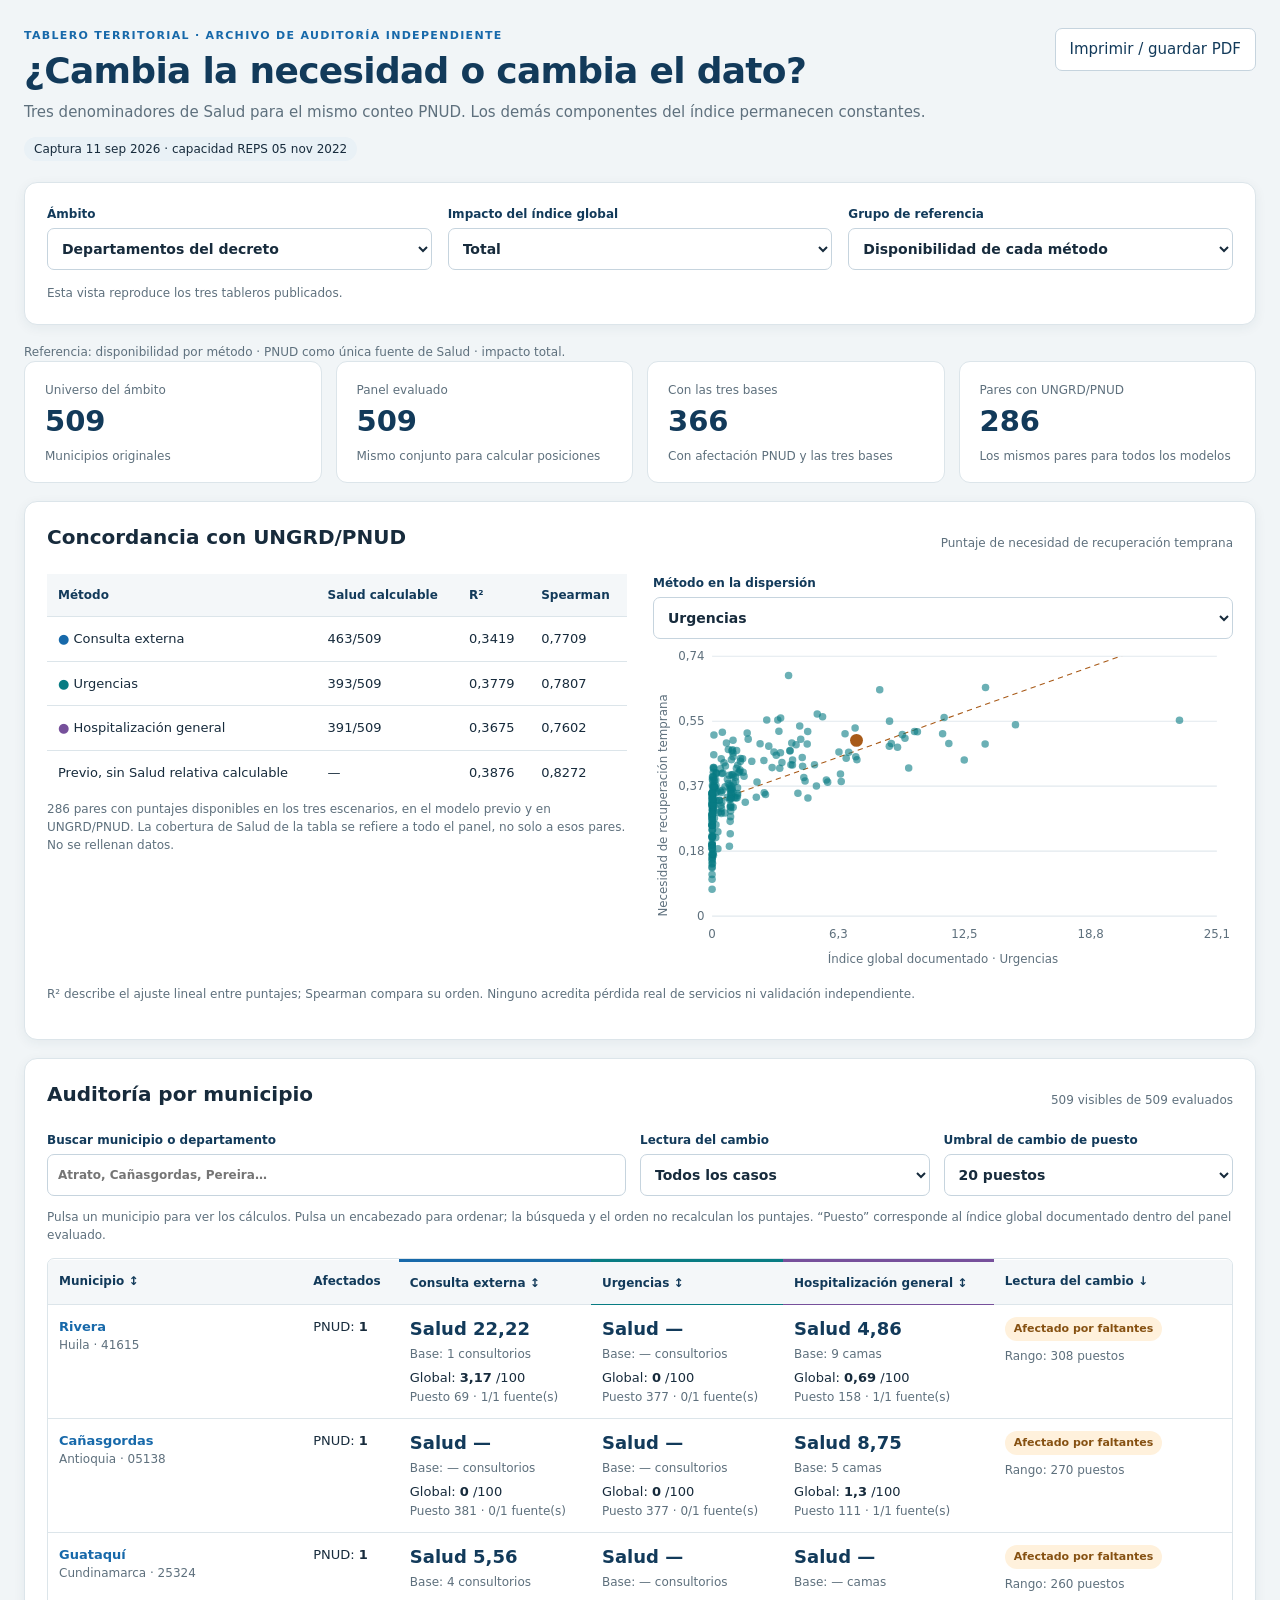
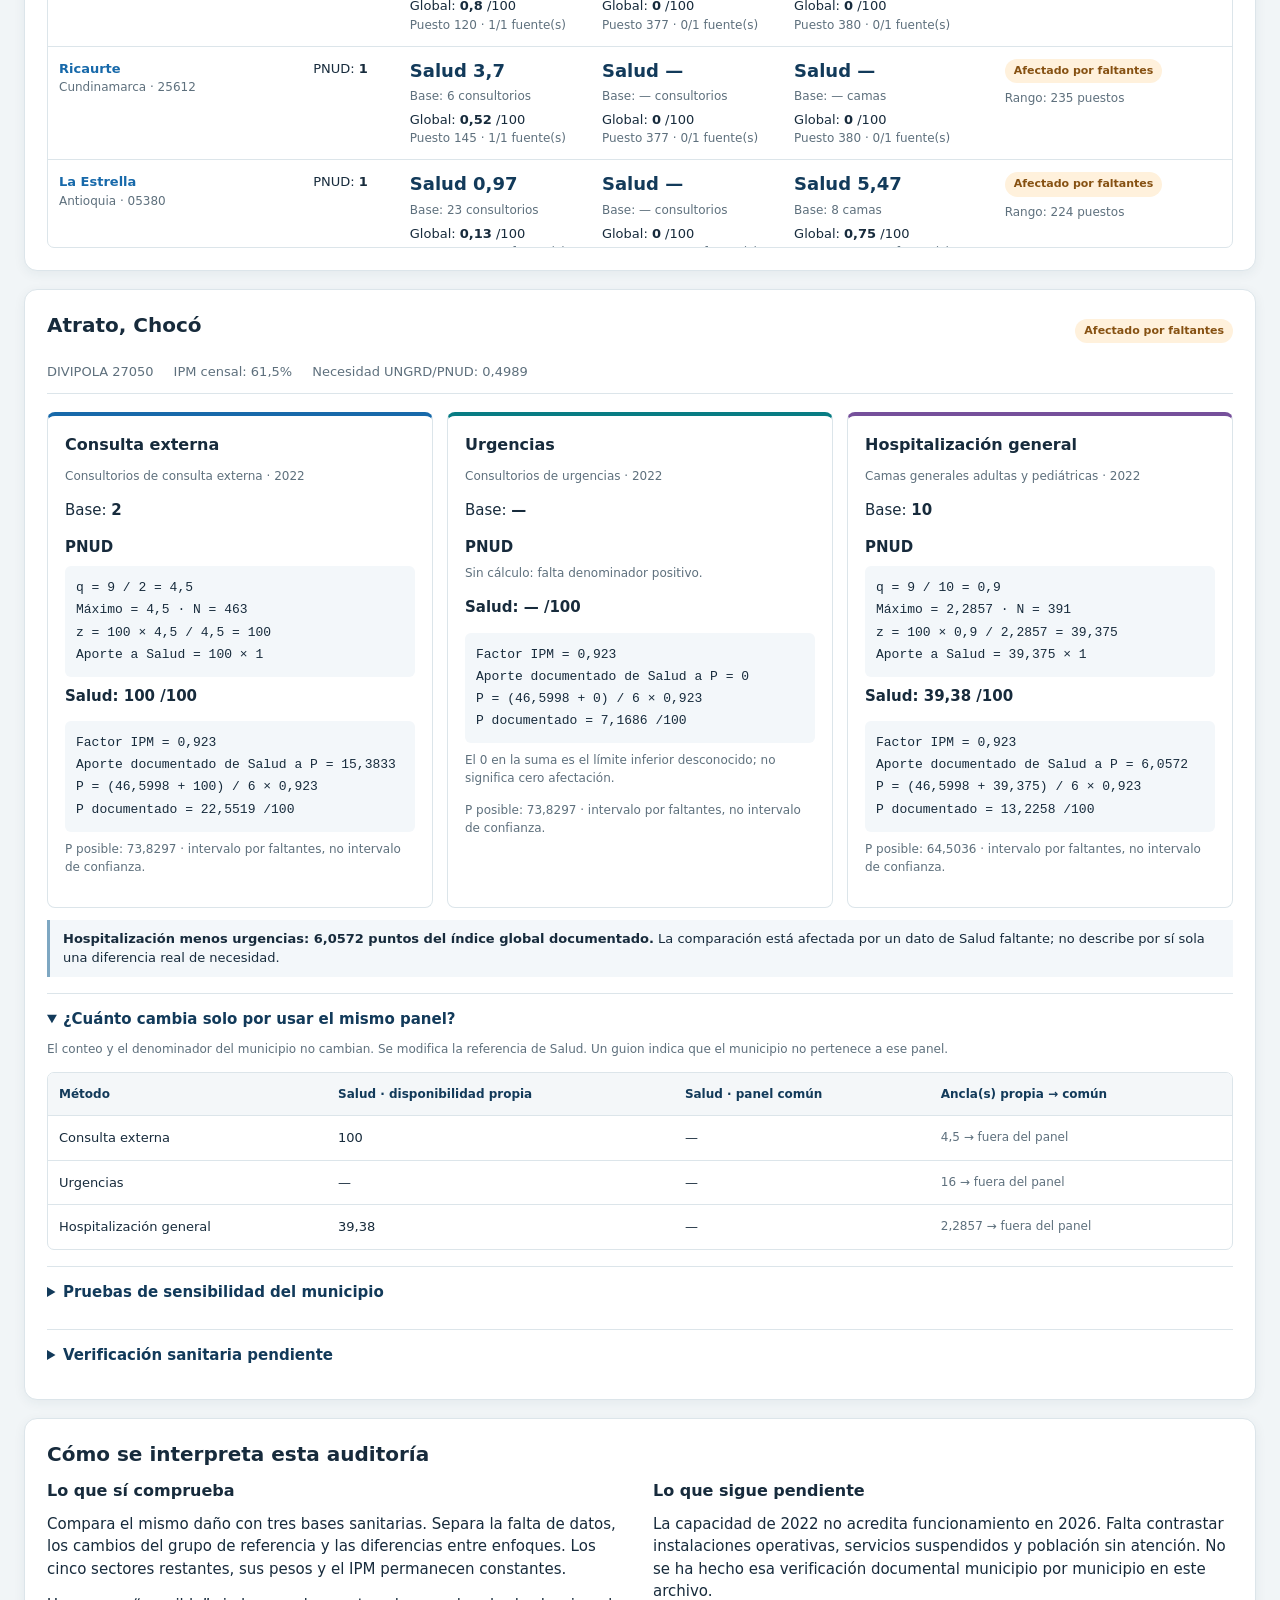
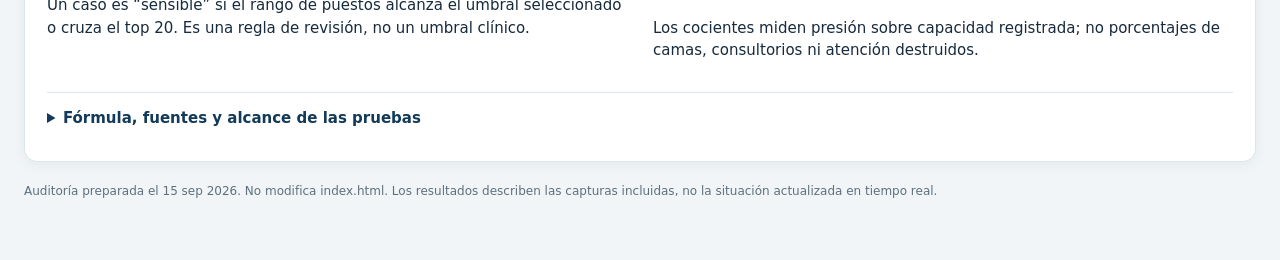
==== commit 7f99c881: "Usar únicamente PNUD en Salud relativa PNUD recibe el peso interno completo de Salud. Se conservan d" ====
--- a/auditoria_salud_relativa.html
+++ b/auditoria_salud_relativa.html
@@ -1,20 +1,19 @@
 <!doctype html>
 <html lang="es"><head><meta charset="utf-8"><meta name="viewport" content="width=device-width,initial-scale=1"><title>Auditoría de Salud relativa · municipios</title><style>
 :root{--navy:#123a5a;--blue:#1769aa;--teal:#087c83;--purple:#76509b;--text:#172b3c;--muted:#5e707d;--line:#dce5ea;--bg:#f1f5f7;--orange:#a85a18}
-*{box-sizing:border-box}body{margin:0;background:var(--bg);color:var(--text);font:15px/1.5 system-ui,-apple-system,"Segoe UI",sans-serif}main{max-width:1450px;margin:auto;padding:28px 24px 60px}header{display:flex;justify-content:space-between;gap:20px;align-items:flex-start;margin-bottom:22px}h1{font-size:clamp(25px,3vw,36px);line-height:1.15;letter-spacing:-.7px;margin:5px 0 10px;color:var(--navy)}h2{font-size:20px;line-height:1.3;margin:0 0 12px}h3{font-size:16px;margin:0 0 10px}p{margin:6px 0 14px}.eyebrow{text-transform:uppercase;letter-spacing:.12em;font-weight:700;font-size:11px;color:var(--blue)}.muted,.small{color:var(--muted)}.small{font-size:12px}.card{background:white;border:1px solid var(--line);border-radius:13px;padding:22px;margin-bottom:18px;box-shadow:0 3px 12px #183a5010}.filters{display:grid;grid-template-columns:repeat(4,1fr);gap:16px}.filters label,.field{display:flex;flex-direction:column;gap:5px;font-size:12px;font-weight:650;color:var(--navy)}select,input{font:inherit;border:1px solid #c6d4de;border-radius:7px;background:white;color:var(--text);padding:10px;width:100%;min-height:42px}select{font-size:14px}.check{display:flex;align-items:center;gap:8px;font-size:13px}.check input{width:17px;min-height:17px;accent-color:var(--blue)}.filter-foot{display:flex;justify-content:space-between;gap:18px;flex-wrap:wrap;margin-top:14px}.filter-foot p{margin:0}.kpis{display:grid;grid-template-columns:repeat(4,1fr);gap:14px;margin-bottom:18px}.kpi{border:1px solid var(--line);background:#fff;border-radius:11px;padding:16px 20px}.kpi strong{display:block;font-size:29px;color:var(--navy);font-variant-numeric:tabular-nums}.kpi span{font-size:12px;color:var(--muted)}.split{display:grid;grid-template-columns:1fr 1fr;gap:26px}.head{display:flex;justify-content:space-between;gap:15px;align-items:center;flex-wrap:wrap;margin-bottom:12px}button{font:inherit;cursor:pointer;border:1px solid #c6d4de;border-radius:7px;background:#fff;color:var(--navy);padding:9px 14px}button:hover{background:#eaf3fa}button:focus-visible,a:focus-visible,select:focus-visible,input:focus-visible,summary:focus-visible{outline:3px solid #69b4ef;outline-offset:2px}.link{padding:0;border:0;border-radius:0;color:var(--blue);background:none;text-align:left;font-weight:650}.link:hover{text-decoration:underline;background:none}a{color:var(--blue)}.toolbar{display:grid;grid-template-columns:2fr 1fr 1fr;gap:14px;margin:12px 0}.scroll{max-height:590px;overflow:auto;border:1px solid var(--line);border-radius:7px}table{width:100%;border-collapse:collapse;font-size:13px}th{position:sticky;top:0;background:#f4f7f9;color:var(--navy);font-size:12px;font-weight:650;text-align:left;z-index:1}td,th{padding:12px 11px;border-bottom:1px solid var(--line);vertical-align:top}tbody tr:last-child td{border-bottom:0}tbody tr:hover{background:#f7fafc}tr.selected{background:#edf5fc}.num{font-variant-numeric:tabular-nums;white-space:nowrap}.method-head{border-top:3px solid var(--blue)}.method-head.v1{border-color:var(--teal)}.method-head.v2{border-color:var(--purple)}.sort{border:0;background:transparent;padding:0;text-align:left;font-size:12px;font-weight:700;color:inherit}.value{display:block;font-size:18px;font-weight:750;line-height:1.3;color:var(--navy)}.den{display:block;font-size:12px;color:var(--muted);margin:5px 0}.badge{display:inline-block;border-radius:20px;font-size:11px;font-weight:650;padding:4px 9px;white-space:normal;background:#edf2f6;color:#485c6d}.badge.stable{background:#e5f4ee;color:#22624c}.badge.sensitive,.badge.positions{background:#e8effb;color:#315c8b}.badge.missing,.badge.none{background:#fff1dc;color:#865112}.cards3{display:grid;grid-template-columns:repeat(3,1fr);gap:14px}.mini{border:1px solid var(--line);border-top:4px solid var(--blue);border-radius:8px;padding:17px}.mini.v1{border-top-color:var(--teal)}.mini.v2{border-top-color:var(--purple)}.formula{font:13px/1.7 ui-monospace,Consolas,monospace;background:#f3f7fa;padding:11px;border-radius:6px;overflow-wrap:anywhere;margin:8px 0}.note{border-left:3px solid #7ea7c2;padding:9px 13px;background:#f3f7fa;margin:12px 0;font-size:13px}.empty{text-align:center;padding:28px;color:var(--muted)}details{border-top:1px solid var(--line);padding-top:14px;margin-top:16px}summary{cursor:pointer;color:var(--navy);font-weight:650;margin-bottom:10px}.inline-info{display:flex;gap:20px;flex-wrap:wrap;color:var(--muted);font-size:13px}.chart{width:100%;height:auto;max-height:350px}.chart text{font-family:inherit;font-size:11px;fill:var(--muted)}.point{cursor:pointer}.point:hover,.point:focus{stroke:#172b3c;stroke-width:2}.detail-header{border-bottom:1px solid var(--line);padding-bottom:12px;margin-bottom:18px}.two-notes{display:grid;grid-template-columns:1fr 1fr;gap:20px;margin-top:18px}.foot{font-size:12px;color:var(--muted);margin-top:20px}.excluded{max-height:280px;overflow:auto}.nowrap{white-space:nowrap}[hidden]{display:none!important}.pill{background:#e9f1f6;padding:5px 10px;border-radius:14px;font-size:12px}.selected-summary{color:var(--navy)}.stat-table th{position:static}.legendline{display:flex;gap:10px;align-items:center;flex-wrap:wrap}.zero{color:#4c5d6d}
+*{box-sizing:border-box}body{margin:0;background:var(--bg);color:var(--text);font:15px/1.5 system-ui,-apple-system,"Segoe UI",sans-serif}main{max-width:1450px;margin:auto;padding:28px 24px 60px}header{display:flex;justify-content:space-between;gap:20px;align-items:flex-start;margin-bottom:22px}h1{font-size:clamp(25px,3vw,36px);line-height:1.15;letter-spacing:-.7px;margin:5px 0 10px;color:var(--navy)}h2{font-size:20px;line-height:1.3;margin:0 0 12px}h3{font-size:16px;margin:0 0 10px}p{margin:6px 0 14px}.eyebrow{text-transform:uppercase;letter-spacing:.12em;font-weight:700;font-size:11px;color:var(--blue)}.muted,.small{color:var(--muted)}.small{font-size:12px}.card{background:white;border:1px solid var(--line);border-radius:13px;padding:22px;margin-bottom:18px;box-shadow:0 3px 12px #183a5010}.filters{display:grid;grid-template-columns:repeat(3,1fr);gap:16px}.filters label,.field{display:flex;flex-direction:column;gap:5px;font-size:12px;font-weight:650;color:var(--navy)}select,input{font:inherit;border:1px solid #c6d4de;border-radius:7px;background:white;color:var(--text);padding:10px;width:100%;min-height:42px}select{font-size:14px}.check{display:flex;align-items:center;gap:8px;font-size:13px}.check input{width:17px;min-height:17px;accent-color:var(--blue)}.filter-foot{display:flex;justify-content:space-between;gap:18px;flex-wrap:wrap;margin-top:14px}.filter-foot p{margin:0}.kpis{display:grid;grid-template-columns:repeat(4,1fr);gap:14px;margin-bottom:18px}.kpi{border:1px solid var(--line);background:#fff;border-radius:11px;padding:16px 20px}.kpi strong{display:block;font-size:29px;color:var(--navy);font-variant-numeric:tabular-nums}.kpi span{font-size:12px;color:var(--muted)}.split{display:grid;grid-template-columns:1fr 1fr;gap:26px}.head{display:flex;justify-content:space-between;gap:15px;align-items:center;flex-wrap:wrap;margin-bottom:12px}button{font:inherit;cursor:pointer;border:1px solid #c6d4de;border-radius:7px;background:#fff;color:var(--navy);padding:9px 14px}button:hover{background:#eaf3fa}button:focus-visible,a:focus-visible,select:focus-visible,input:focus-visible,summary:focus-visible{outline:3px solid #69b4ef;outline-offset:2px}.link{padding:0;border:0;border-radius:0;color:var(--blue);background:none;text-align:left;font-weight:650}.link:hover{text-decoration:underline;background:none}a{color:var(--blue)}.toolbar{display:grid;grid-template-columns:2fr 1fr 1fr;gap:14px;margin:12px 0}.scroll{max-height:590px;overflow:auto;border:1px solid var(--line);border-radius:7px}table{width:100%;border-collapse:collapse;font-size:13px}th{position:sticky;top:0;background:#f4f7f9;color:var(--navy);font-size:12px;font-weight:650;text-align:left;z-index:1}td,th{padding:12px 11px;border-bottom:1px solid var(--line);vertical-align:top}tbody tr:last-child td{border-bottom:0}tbody tr:hover{background:#f7fafc}tr.selected{background:#edf5fc}.num{font-variant-numeric:tabular-nums;white-space:nowrap}.method-head{border-top:3px solid var(--blue)}.method-head.v1{border-color:var(--teal)}.method-head.v2{border-color:var(--purple)}.sort{border:0;background:transparent;padding:0;text-align:left;font-size:12px;font-weight:700;color:inherit}.value{display:block;font-size:18px;font-weight:750;line-height:1.3;color:var(--navy)}.den{display:block;font-size:12px;color:var(--muted);margin:5px 0}.badge{display:inline-block;border-radius:20px;font-size:11px;font-weight:650;padding:4px 9px;white-space:normal;background:#edf2f6;color:#485c6d}.badge.stable{background:#e5f4ee;color:#22624c}.badge.sensitive,.badge.positions{background:#e8effb;color:#315c8b}.badge.missing,.badge.none{background:#fff1dc;color:#865112}.cards3{display:grid;grid-template-columns:repeat(3,1fr);gap:14px}.mini{border:1px solid var(--line);border-top:4px solid var(--blue);border-radius:8px;padding:17px}.mini.v1{border-top-color:var(--teal)}.mini.v2{border-top-color:var(--purple)}.formula{font:13px/1.7 ui-monospace,Consolas,monospace;background:#f3f7fa;padding:11px;border-radius:6px;overflow-wrap:anywhere;margin:8px 0}.note{border-left:3px solid #7ea7c2;padding:9px 13px;background:#f3f7fa;margin:12px 0;font-size:13px}.empty{text-align:center;padding:28px;color:var(--muted)}details{border-top:1px solid var(--line);padding-top:14px;margin-top:16px}summary{cursor:pointer;color:var(--navy);font-weight:650;margin-bottom:10px}.inline-info{display:flex;gap:20px;flex-wrap:wrap;color:var(--muted);font-size:13px}.chart{width:100%;height:auto;max-height:350px}.chart text{font-family:inherit;font-size:11px;fill:var(--muted)}.point{cursor:pointer}.point:hover,.point:focus{stroke:#172b3c;stroke-width:2}.detail-header{border-bottom:1px solid var(--line);padding-bottom:12px;margin-bottom:18px}.two-notes{display:grid;grid-template-columns:1fr 1fr;gap:20px;margin-top:18px}.foot{font-size:12px;color:var(--muted);margin-top:20px}.excluded{max-height:280px;overflow:auto}.nowrap{white-space:nowrap}[hidden]{display:none!important}.pill{background:#e9f1f6;padding:5px 10px;border-radius:14px;font-size:12px}.selected-summary{color:var(--navy)}.stat-table th{position:static}.legendline{display:flex;gap:10px;align-items:center;flex-wrap:wrap}.zero{color:#4c5d6d}
 @media(max-width:1000px){.split{grid-template-columns:1fr}.cards3{grid-template-columns:1fr}.filters{grid-template-columns:repeat(2,1fr)}.two-notes{grid-template-columns:1fr}}
 @media(max-width:600px){main{padding:18px 12px 40px}.card{padding:16px}.filters,.toolbar{grid-template-columns:1fr}.kpis{grid-template-columns:1fr 1fr;gap:8px}.kpi{padding:12px}.kpi strong{font-size:25px}header{display:block}header button{margin-top:12px}.matrix{min-width:980px}}
 @media print{body{background:white}main{max-width:none;padding:0}.filters,.toolbar,.filter-foot,header button,.noprint{display:none}.card{box-shadow:none;break-inside:avoid;margin:10px 0;padding:12px}.scroll,.excluded{max-height:none;overflow:visible}.kpis{grid-template-columns:repeat(4,1fr)}.split{grid-template-columns:1fr}.chart{max-height:270px}.matrix{font-size:10px;min-width:0}th{position:static}.cards3{grid-template-columns:1fr}details:not([open]){display:none}a{color:inherit;text-decoration:none}}
 </style></head>
 <body><main>
-<header><div><div class="eyebrow">Tablero territorial · archivo de auditoría independiente</div><h1>¿Cambia la necesidad o cambia el dato?</h1><p class="muted">Tres formas de relativizar Salud, con los demás componentes del índice constantes.</p><span class="pill">Captura 11 sep 2026 · capacidad REPS 05 nov 2022</span></div><button id="print" type="button">Imprimir / guardar PDF</button></header>
+<header><div><div class="eyebrow">Tablero territorial · archivo de auditoría independiente</div><h1>¿Cambia la necesidad o cambia el dato?</h1><p class="muted">Tres denominadores de Salud para el mismo conteo PNUD. Los demás componentes del índice permanecen constantes.</p><span class="pill">Captura 11 sep 2026 · capacidad REPS 05 nov 2022</span></div><button id="print" type="button">Imprimir / guardar PDF</button></header>
 <section class="card" aria-label="Filtros de la auditoría">
 <div class="filters">
 <label>Ámbito<select id="scope"><option value="decree">Departamentos del decreto</option><option value="all">Todos los territorios del inventario</option></select></label>
 <label>Impacto del índice global<select id="severity"><option value="total">Total</option><option value="grave">Grave</option></select></label>
-<label>Fuente de afectación en Salud<select id="source"><option value="both">Ambas · pesos originales 50/50</option><option value="3is">Prueba: solo 3iS</option><option value="pnud">Prueba: solo PNUD</option></select></label>
 <label>Grupo de referencia<select id="reference"><option value="original">Disponibilidad de cada método</option><option value="common">Mismo panel para los tres</option></select></label>
-</div><div class="filter-foot"><label class="check"><input id="both" type="checkbox">Exigir dato de afectación en ambas fuentes</label><p class="small" id="mode-note"></p></div>
+</div><div class="filter-foot"><p class="small" id="mode-note"></p></div>
 </section>
 <div id="status" class="small" aria-live="polite"></div><div id="kpis" class="kpis"></div>
 <section class="card"><div class="head"><h2>Concordancia con UNGRD/PNUD</h2><span class="small">Puntaje de necesidad de recuperación temprana</span></div>
@@ -34,11 +33,11 @@
 <div class="split"><div><h3>Lo que sí comprueba</h3><p>Compara el mismo daño con tres bases sanitarias. Separa la falta de datos, los cambios del grupo de referencia y las diferencias entre enfoques. Los cinco sectores restantes, sus pesos y el IPM permanecen constantes.</p><p>Un caso es “sensible” si el rango de puestos alcanza el umbral seleccionado o cruza el top 20. Es una regla de revisión, no un umbral clínico.</p></div>
 <div><h3>Lo que sigue pendiente</h3><p>La capacidad de 2022 no acredita funcionamiento en 2026. Falta contrastar instalaciones operativas, servicios suspendidos y población sin atención. No se ha hecho esa verificación documental municipio por municipio en este archivo.</p><p>Los cocientes miden presión sobre capacidad registrada; no porcentajes de camas, consultorios ni atención destruidos.</p></div></div>
 <details><summary>Fórmula, fuentes y alcance de las pruebas</summary>
-<div class="formula">q = puntos afectados / denominador histórico del municipio<br>z = 100 × q / máximo q comparable<br>Salud = Σ(z × peso de la fuente)<br>P = (suma de los otros cinco sectores + Salud) / 6 × (1 + 0,25 × IPM/100) / 1,25</div>
-<p>Sin dato se conserva el intervalo del modelo: el aporte inferior desconocido es cero como límite, no como observación. Si solo hay una fuente en el modo 50/50, no se le transfiere el peso de la otra. En las pruebas “solo 3iS” o “solo PNUD”, la fuente elegida representa todo Salud, únicamente dentro de esta auditoría.</p>
-<p>El panel común exige las tres bases positivas y al menos un conteo válido de la fuente seleccionada. Si se marca la exigencia de ambas fuentes, exige también ambos conteos. Salud se recalibra con ese grupo; los otros sectores conservan la referencia del ámbito original. La comparación estadística usa exactamente los mismos pares para los tres métodos y el modelo previo.</p>
-<p>Las pruebas de ±25% perturban solo el denominador del municipio seleccionado, no crean registros nuevos ni proyectan capacidad a 2026. La prueba “sin un máximo” retira una observación máxima por fuente del cálculo del ancla; conserva los municipios evaluados y limita z a 100, igual que la función del tablero.</p>
-<p>Los modelos pueden compartir insumos de daño y vulnerabilidad. El modelo previo se muestra sin Salud relativa calculable, manteniendo el peso original del sector. No se deben sumar los conteos 3iS y PNUD como si fueran instalaciones distintas.</p>
+<div class="formula">q = puntos afectados / denominador histórico del municipio<br>z = 100 × q / máximo q comparable<br>Salud = z PNUD · peso interno 100%<br>P = (suma de los otros cinco sectores + Salud) / 6 × (1 + 0,25 × IPM/100) / 1,25</div>
+<p>PNUD es la única fuente del conteo de afectación en Salud, con peso interno 100%. Sin dato PNUD o sin denominador válido, Salud queda sin cálculo: el aporte inferior desconocido es cero como límite, no como observación. No se completa con otra fuente ni se imputan datos.</p>
+<p>El panel común exige las tres bases positivas y un conteo PNUD válido. Salud se recalibra con ese grupo; los otros sectores conservan la referencia del ámbito original. La comparación estadística usa exactamente los mismos pares para los tres métodos y el modelo previo.</p>
+<p>Las pruebas de ±25% perturban solo el denominador del municipio seleccionado, no crean registros nuevos ni proyectan capacidad a 2026. La prueba “sin un máximo” retira una observación máxima PNUD del cálculo del ancla; conserva los municipios evaluados y limita z a 100, igual que la función del tablero.</p>
+<p>Los modelos pueden compartir insumos de daño y vulnerabilidad. El modelo previo se muestra sin Salud relativa calculable, manteniendo el peso original del sector. La auditoría ya no utiliza el conteo 3iS de Salud. Los otros sectores conservan sus fuentes originales.</p>
 <div id="source-links"></div><p class="small">El corte de capacidad es 2022-11-05. El archivo extraído en 2026 conserva ese corte. Origen y esquema corroborados en el portal oficial; extracto completo obtenido de un espejo inmutable. No se incluyen contactos ni datos personales de responsables.</p>
 <p class="small">La vista inicial se contrastó numéricamente con los tres index.html publicados en los ámbitos decreto/todos e impactos total/grave. Este archivo es autónomo, no descarga datos nuevos y no modifica ninguna rama ni tablero al usarlo.</p>
 </details></section>
@@ -63,12 +62,12 @@
  return {n:pairs.length,r2:f?.r2??null,r:f?.r??null,rho:rho?.r??null,slope:f?.slope??null,intercept:f?.intercept??null};
 }
 function run(snapshot,options={}){
- const o={reference:'original',source:'both',bothReports:false,anchorRule:'max',override:null,...options};
- const fields=o.source==='3is'?[0]:o.source==='pnud'?[1]:[0,1],share=1/fields.length;
+ const o={reference:'original',anchorRule:'max',override:null,...options,source:'pnud',bothReports:false};
+ const fields=[1],share=1;
  const hasInput=r=>fields.some(f=>finite(r.h[f])&&r.h[f]>=0);
- const commonEligible=r=>r.den.every(d=>finite(d)&&d>0)&&hasInput(r)&&(!o.bothReports||r.h.every(finite));
+ const commonEligible=r=>r.den.every(d=>finite(d)&&d>0)&&hasInput(r);
  const common=snapshot.rows.filter(commonEligible);
- const pool=snapshot.rows.filter(r=>(o.reference!=='common'||commonEligible(r))&&(!o.bothReports||r.h.every(finite)));
+ const pool=snapshot.rows.filter(r=>o.reference!=='common'||commonEligible(r));
  const amount=(r,v)=>{const d=r.den[v];return finite(d)&&d>0?d*(o.override?.geo===r.g&&o.override.variant===v?o.override.factor:1):null;};
  const ratio=(r,v,f)=>{const d=amount(r,v);return d>0&&finite(r.h[f])&&r.h[f]>=0?r.h[f]/d:null;};
  const models=[0,1,2].map(v=>{
@@ -117,14 +116,14 @@
 }
 root.HealthAudit={run,fit,classify,ranks};
 })(typeof globalThis!=='undefined'?globalThis:this);
-</script><script>const AUDIT_DATA={"title":"Auditoría de Salud relativa","capture":"2026-09-11","created":"2026-09-15","base":"beefea8362b5ef05b850085c36a788fda83d31fe","variants":[{"id":"consulta_externa","branch":"salud-relativa-consulta-externa","label":"Consulta externa","group":"CONSULTORIOS","descriptions":["Consulta Externa"],"kind":"consultorios_externos_reps","unit":"Consultorios de consulta externa","rate_unit":"puntos/consultorio externo"},{"id":"urgencias","branch":"salud-relativa-urgencias","label":"Urgencias","group":"CONSULTORIOS","descriptions":["Urgencias"],"kind":"consultorios_urgencias_reps","unit":"Consultorios de urgencias","rate_unit":"puntos/consultorio de urgencias"},{"id":"hospitalizacion","branch":"salud-relativa-hospitalizacion","label":"Hospitalización general","group":"CAMAS","descriptions":["Adultos","Pediátrica"],"kind":"camas_generales_reps","unit":"Camas generales adultas y pediátricas","rate_unit":"puntos/cama general"}],"source":{"label":"Ministerio de Salud · REPS, capacidad instalada histórica (05-11-2022)","url":"https://www.datos.gov.co/Salud-y-Protecci-n-Social/Relaci-n-de-IPS-p-blicas-y-privadas-seg-n-el-nivel/s2ru-bqt6/about_data","api":"https://www.datos.gov.co/resource/s2ru-bqt6.json","published":"2026-02-28","reference_date":"2022-11-05","sha256":"d50fbbce6a0ffff914b9e717a2d3109d57264ab67dbf444cfd86d410af69ea3f","mirror_url":"https://github.com/edgardhdz07/prueba-tecnica-datos-salud/blob/95f33af6ab50e09bef92bb7872eb7246b3c23529/data/Relaci%C3%B3n_de_IPS_p%C3%BAblicas_y_privadas_seg%C3%BAn_el_nivel_de_atenci%C3%B3n_y_capacidad_instalada_20260226.csv","mirror_commit":"95f33af6ab50e09bef92bb7872eb7246b3c23529","mirror_blob":"dee96bf2427c64f135066d1b27023d46de9a2ad4","published_meaning":"Fecha del commit público que acredita disponibilidad del extracto antes del sismo, no fecha de medición.","retrieved":"2026-09-15","verification":"Origen, esquema y corte corroborados en API oficial el 2026-09-14. Extracto completo obtenido del espejo inmutable; no revalidación nominal de funcionamiento en 2026.","stock_scope":"Capacidad registrada pública y privada; no capacidad operativa ni pérdida de servicio."},"snapshots":{"decree_total":{"scope":"decree","severity":"total","date":"2026-09-11","dept":"","n":509,"rows":[{"g":"municipal:17001","c":"17001","m":"Manizales","d":"Caldas","ipm":13.9,"lo":10.843038716124644,"hi":344.17637204945794,"cov":1.6666666666666667,"otherN":6,"fields":16,"h":[2,10],"den":[876,35,896],"y":0.52006247},{"g":"municipal:17013","c":"17013","m":"Aguadas","d":"Caldas","ipm":30,"lo":6.065874396818298,"hi":406.0658743968183,"cov":1,"otherN":4,"fields":16,"h":[null,0],"den":[13,3,12],"y":0.37124547},{"g":"municipal:17042","c":"17042","m":"Anserma","d":"Caldas","ipm":32.5,"lo":7.8677403565722335,"hi":407.8677403565722,"cov":1,"otherN":4,"fields":16,"h":[1,1],"den":[29,2,16],"y":0.39673796},{"g":"municipal:17050","c":"17050","m":"Aranzazu","d":"Caldas","ipm":32.1,"lo":13.68309719369191,"hi":380.34976386035856,"cov":1.3333333333333335,"otherN":5,"fields":16,"h":[null,0],"den":[7,1,12],"y":0.4392576},{"g":"municipal:17088","c":"17088","m":"Belalcázar","d":"Caldas","ipm":41.2,"lo":26.283530327274036,"hi":392.95019699394066,"cov":1.3333333333333335,"otherN":5,"fields":16,"h":[null,0],"den":[6,1,6],"y":0.46883976},{"g":"municipal:17272","c":"17272","m":"Filadelfia","d":"Caldas","ipm":36.2,"lo":2.9923359746810267,"hi":402.992335974681,"cov":1,"otherN":4,"fields":16,"h":[1,1],"den":[2,2,6],"y":0.36133863},{"g":"municipal:17442","c":"17442","m":"Marmato","d":"Caldas","ipm":37.6,"lo":3.0528957258550213,"hi":403.052895725855,"cov":1,"otherN":4,"fields":16,"h":[1,1],"den":[2,2,10],"y":0.35636446},{"g":"municipal:17513","c":"17513","m":"Pácora","d":"Caldas","ipm":33.3,"lo":3.5705159879424104,"hi":403.5705159879424,"cov":1,"otherN":4,"fields":16,"h":[null,0],"den":[18,1,8],"y":0.35741287},{"g":"municipal:17541","c":"17541","m":"Pensilvania","d":"Caldas","ipm":37.3,"lo":2.086442217968738,"hi":402.08644221796874,"cov":1,"otherN":4,"fields":16,"h":[3,3],"den":[8,5,9],"y":0.39956472},{"g":"municipal:17614","c":"17614","m":"Riosucio","d":"Caldas","ipm":29.3,"lo":8.30929792566199,"hi":374.97596459232864,"cov":1.3333333333333335,"otherN":5,"fields":16,"h":[1,1],"den":[49,4,33],"y":0.44724306},{"g":"municipal:17653","c":"17653","m":"Salamina","d":"Caldas","ipm":28.7,"lo":4.511201439714967,"hi":429.51120143971497,"cov":0.75,"otherN":3,"fields":16,"h":[null,0],"den":[20,4,16],"y":0.36687041},{"g":"municipal:17662","c":"17662","m":"Samaná","d":"Caldas","ipm":39.9,"lo":2.4312464536316494,"hi":369.0979131202983,"cov":1.3333333333333335,"otherN":5,"fields":16,"h":[2,1],"den":[9,3,19],"y":0.42638363},{"g":"municipal:17665","c":"17665","m":"San José","d":"Caldas","ipm":39.9,"lo":25.232693292695238,"hi":425.2326932926952,"cov":1,"otherN":4,"fields":16,"h":[1,1],"den":[3,1,4],"y":0.38354254},{"g":"municipal:17777","c":"17777","m":"Supia","d":"Caldas","ipm":31.3,"lo":2.5076860550194464,"hi":402.5076860550194,"cov":1,"otherN":4,"fields":16,"h":[null,0],"den":[18,1,16],"y":0.32873322},{"g":"municipal:17873","c":"17873","m":"Villamaria","d":"Caldas","ipm":17,"lo":7.044888120001858,"hi":373.7115547866685,"cov":1.3333333333333335,"otherN":5,"fields":16,"h":[null,0],"den":[15,2,11],"y":0.40126962},{"g":"municipal:17877","c":"17877","m":"Viterbo","d":"Caldas","ipm":26,"lo":25.399672674548288,"hi":392.0663393412149,"cov":1.3333333333333335,"otherN":5,"fields":16,"h":[1,1],"den":[11,1,7],"y":0.42556069},{"g":"municipal:27001","c":"27001","m":"Quibdó","d":"Chocó","ipm":44.4,"lo":40.8354615625455,"hi":374.1687948958788,"cov":1.6666666666666667,"otherN":6,"fields":16,"h":[27,27],"den":[198,11,273],"y":0.64251799},{"g":"municipal:27050","c":"27050","m":"Atrato","d":"Chocó","ipm":61.5,"lo":46.599846980158766,"hi":379.9331803134921,"cov":1.6666666666666667,"otherN":6,"fields":16,"h":[9,9],"den":[2,null,10],"y":0.49887677},{"g":"municipal:27135","c":"27135","m":"El Cantón Del San Pablo","d":"Chocó","ipm":60.2,"lo":9.054076205530816,"hi":409.0540762055308,"cov":1,"otherN":4,"fields":16,"h":[null,0],"den":[2,2,8],"y":0.41444397},{"g":"municipal:27150","c":"27150","m":"Carmen Del Darién","d":"Chocó","ipm":77.8,"lo":3.198313667302285,"hi":394.8649803339689,"cov":1.0833333333333335,"otherN":4,"fields":16,"h":[null,0],"den":[2,null,5],"y":0.52169591},{"g":"municipal:27425","c":"27425","m":"Medio Atrato","d":"Chocó","ipm":76.6,"lo":7.662955998864156,"hi":407.6629559988641,"cov":1,"otherN":4,"fields":16,"h":[null,0],"den":[null,null,5],"y":0.47006231},{"g":"municipal:27450","c":"27450","m":"Medio San Juan","d":"Chocó","ipm":69.7,"lo":6.460229923477366,"hi":373.126896590144,"cov":1.3333333333333335,"otherN":5,"fields":16,"h":[3,3],"den":[1,null,8],"y":0.4723779},{"g":"municipal:27600","c":"27600","m":"Rio Quito","d":"Chocó","ipm":66.8,"lo":13.136234367421157,"hi":413.13623436742114,"cov":1,"otherN":4,"fields":16,"h":[5,5],"den":[3,2,null],"y":0.45003802},{"g":"municipal:27615","c":"27615","m":"Riosucio","d":"Chocó","ipm":70.9,"lo":0.5312506376170614,"hi":400.53125063761706,"cov":1,"otherN":4,"fields":16,"h":[1,1],"den":[5,null,26],"y":0.45775831},{"g":"municipal:27660","c":"27660","m":"San José Del Palmar","d":"Chocó","ipm":59.1,"lo":26.97349864098601,"hi":393.64016530765264,"cov":1.3333333333333335,"otherN":5,"fields":16,"h":[1,1],"den":[1,1,5],"y":0.42955332},{"g":"municipal:27787","c":"27787","m":"Tadó","d":"Chocó","ipm":59.9,"lo":66.98845083171852,"hi":433.65511749838515,"cov":1.3333333333333335,"otherN":5,"fields":16,"h":[5,5],"den":[15,1,15],"y":0.54345754},{"g":"municipal:63130","c":"63130","m":"Calarcá","d":"Quindío","ipm":19.9,"lo":18.1955685696791,"hi":384.8622352363457,"cov":1.3333333333333335,"otherN":5,"fields":16,"h":[6,3],"den":[49,5,31],"y":0.46597801},{"g":"municipal:63212","c":"63212","m":"Córdoba","d":"Quindío","ipm":30.7,"lo":33.70933127757822,"hi":433.7093312775782,"cov":1,"otherN":4,"fields":16,"h":[1,1],"den":[3,1,null],"y":0.38029788},{"g":"municipal:63302","c":"63302","m":"Génova","d":"Quindío","ipm":33.1,"lo":49.40521442138103,"hi":416.0718810880477,"cov":1.3333333333333335,"otherN":5,"fields":16,"h":[1,0],"den":[1,1,6],"y":0.45260413},{"g":"municipal:63401","c":"63401","m":"La Tebaida","d":"Quindío","ipm":27.4,"lo":13.612136409208887,"hi":380.27880307587554,"cov":1.3333333333333335,"otherN":5,"fields":16,"h":[3,1],"den":[28,2,7],"y":0.4891691},{"g":"municipal:63470","c":"63470","m":"Montenegro","d":"Quindío","ipm":25.8,"lo":37.13133781707464,"hi":403.7980044837413,"cov":1.3333333333333335,"otherN":5,"fields":16,"h":[4,3],"den":[6,2,13],"y":0.51741867},{"g":"municipal:63548","c":"63548","m":"Pijao","d":"Quindío","ipm":28.8,"lo":29.812720730266594,"hi":429.81272073026656,"cov":1,"otherN":4,"fields":16,"h":[null,0],"den":[1,1,5],"y":0.34880436},{"g":"municipal:63594","c":"63594","m":"Quimbaya","d":"Quindío","ipm":22,"lo":50.47190130998021,"hi":383.80523464331355,"cov":1.6666666666666667,"otherN":6,"fields":16,"h":[1,1],"den":[5,null,13],"y":0.53393136},{"g":"municipal:66045","c":"66045","m":"Apía","d":"Risaralda","ipm":33.6,"lo":15.193336515179176,"hi":415.19333651517917,"cov":1,"otherN":4,"fields":16,"h":[null,0],"den":[9,1,5],"y":0.33715269},{"g":"municipal:66075","c":"66075","m":"Balboa","d":"Risaralda","ipm":31.6,"lo":38.04625655395989,"hi":404.7129232206265,"cov":1.3333333333333335,"otherN":5,"fields":16,"h":[1,1],"den":[4,1,5],"y":0.40344218},{"g":"municipal:66088","c":"66088","m":"Belén De Umbría","d":"Risaralda","ipm":35.6,"lo":15.632423996788813,"hi":382.29909066345544,"cov":1.3333333333333335,"otherN":5,"fields":16,"h":[1,1],"den":[16,3,13],"y":0.44167401},{"g":"municipal:66170","c":"66170","m":"Dosquebradas","d":"Risaralda","ipm":13.7,"lo":31.913553941248285,"hi":331.91355394124827,"cov":2,"otherN":7,"fields":16,"h":[null,0],"den":[167,4,55],"y":0.50184879},{"g":"municipal:66383","c":"66383","m":"La Celia","d":"Risaralda","ipm":37.5,"lo":5.9400901397484205,"hi":405.9400901397484,"cov":1,"otherN":4,"fields":16,"h":[null,0],"den":[3,1,5],"y":0.33063726},{"g":"municipal:66400","c":"66400","m":"La Virginia","d":"Risaralda","ipm":19,"lo":24.05101648507151,"hi":357.3843498184048,"cov":1.6666666666666667,"otherN":6,"fields":16,"h":[1,1],"den":[41,null,30],"y":0.41972259},{"g":"municipal:66440","c":"66440","m":"Marsella","d":"Risaralda","ipm":33.3,"lo":39.84533630418665,"hi":373.17866963752,"cov":1.6666666666666667,"otherN":6,"fields":16,"h":[1,1],"den":[10,1,10],"y":0.44806533},{"g":"municipal:66456","c":"66456","m":"Mistrató","d":"Risaralda","ipm":65.3,"lo":12.977403488554828,"hi":412.9774034885548,"cov":1,"otherN":4,"fields":16,"h":[3,3],"den":[9,2,11],"y":0.43574445},{"g":"municipal:66594","c":"66594","m":"Quinchía","d":"Risaralda","ipm":41.4,"lo":5.174078236713754,"hi":405.17407823671374,"cov":1,"otherN":4,"fields":16,"h":[null,0],"den":[14,4,9],"y":0.38816181},{"g":"municipal:66682","c":"66682","m":"Santa Rosa De Cabal","d":"Risaralda","ipm":21.2,"lo":17.325223781925104,"hi":350.6585571152584,"cov":1.6666666666666667,"otherN":6,"fields":16,"h":[1,1],"den":[60,4,15],"y":0.34497788},{"g":"municipal:63001","c":"63001","m":"Armenia","d":"Quindío","ipm":14.4,"lo":17.912270301942165,"hi":351.2456036352755,"cov":1.6666666666666667,"otherN":6,"fields":16,"h":[9,5],"den":[581,18,542],"y":0.55680396},{"g":"municipal:66001","c":"66001","m":"Pereira","d":"Risaralda","ipm":15.1,"lo":78.194115908132,"hi":378.194115908132,"cov":2,"otherN":7,"fields":16,"h":[34,34],"den":[1035,42,970],"y":0.56390234},{"g":"municipal:76109","c":"76109","m":"Buenaventura","d":"Valle del Cauca","ipm":41,"lo":22.363243536096235,"hi":355.6965768694296,"cov":1.6666666666666667,"otherN":6,"fields":16,"h":[5,5],"den":[309,9,199],"y":0.68314189},{"g":"municipal:76147","c":"76147","m":"Cartago","d":"Valle del Cauca","ipm":16.6,"lo":2.910158228209257,"hi":369.5768248948759,"cov":1.3333333333333335,"otherN":5,"fields":16,"h":[3,3],"den":[218,14,128],"y":0.43507577},{"g":"municipal:76001","c":"76001","m":"Santiago de Cali","d":"Valle del Cauca","ipm":11.9,"lo":12.705868358128402,"hi":362.7058683581284,"cov":1.5,"otherN":5,"fields":16,"h":[10,10],"den":[4866,179,3465],"y":0.50235189},{"g":"municipal:17174","c":"17174","m":"Chinchiná","d":"Caldas","ipm":21.8,"lo":7.557781519584349,"hi":374.224448186251,"cov":1.3333333333333335,"otherN":5,"fields":16,"h":[1,1],"den":[60,6,56],"y":0.4197438},{"g":"municipal:17380","c":"17380","m":"La Dorada","d":"Caldas","ipm":26.8,"lo":0.32200549100472464,"hi":400.3220054910047,"cov":1,"otherN":4,"fields":16,"h":[1,1],"den":[119,6,79],"y":0.25938936},{"g":"municipal:17388","c":"17388","m":"La Merced","d":"Caldas","ipm":34.5,"lo":2.4688125944460175,"hi":402.468812594446,"cov":1,"otherN":4,"fields":16,"h":[1,1],"den":[5,1,6],"y":0.34256513},{"g":"municipal:17433","c":"17433","m":"Manzanares","d":"Caldas","ipm":37.5,"lo":1.2745517470000876,"hi":401.2745517470001,"cov":1,"otherN":4,"fields":16,"h":[null,0],"den":[9,2,10],"y":0.3494956},{"g":"municipal:17444","c":"17444","m":"Marquetalia","d":"Caldas","ipm":40.7,"lo":1.111509305049584,"hi":401.11150930504954,"cov":1,"otherN":4,"fields":16,"h":[null,0],"den":[7,1,8],"y":0.3625535},{"g":"municipal:17446","c":"17446","m":"Marulanda","d":"Caldas","ipm":34.6,"lo":7.634724998149382,"hi":432.63472499814935,"cov":0.75,"otherN":3,"fields":16,"h":[null,0],"den":[8,2,10],"y":0.33682041},{"g":"municipal:17486","c":"17486","m":"Neira","d":"Caldas","ipm":31.3,"lo":2.1530443136428,"hi":402.1530443136428,"cov":1,"otherN":4,"fields":16,"h":[1,1],"den":[12,2,12],"y":0.33725556},{"g":"municipal:17495","c":"17495","m":"Norcasia","d":"Caldas","ipm":41.4,"lo":0.808780180550408,"hi":400.8087801805504,"cov":1,"otherN":4,"fields":16,"h":[null,0],"den":[5,1,4],"y":0.36617868},{"g":"municipal:17524","c":"17524","m":"Palestina","d":"Caldas","ipm":30.1,"lo":6.577798306755413,"hi":373.24446497342205,"cov":1.3333333333333335,"otherN":5,"fields":16,"h":[null,0],"den":[12,1,10],"y":0.369458},{"g":"municipal:17616","c":"17616","m":"Risaralda","d":"Caldas","ipm":39.4,"lo":8.935224216324352,"hi":408.93522421632434,"cov":1,"otherN":4,"fields":16,"h":[null,0],"den":[4,1,8],"y":0.40762262},{"g":"municipal:17867","c":"17867","m":"Victoria","d":"Caldas","ipm":34.9,"lo":1.8773428064637807,"hi":401.8773428064638,"cov":1,"otherN":4,"fields":16,"h":[1,1],"den":[7,1,6],"y":0.33548622},{"g":"municipal:27025","c":"27025","m":"Alto Baudó","d":"Chocó","ipm":90.6,"lo":14.56323563411361,"hi":414.5632356341136,"cov":1,"otherN":4,"fields":16,"h":[4,4],"den":[7,4,14],"y":0.56263842},{"g":"municipal:27073","c":"27073","m":"Bagadó","d":"Chocó","ipm":81,"lo":84.6592683369243,"hi":451.3259350035909,"cov":1.3333333333333335,"otherN":5,"fields":16,"h":[3,3],"den":[2,null,4],"y":0.64870687},{"g":"municipal:27160","c":"27160","m":"Cértegui","d":"Chocó","ipm":55.9,"lo":9.01618581994748,"hi":375.68285248661414,"cov":1.3333333333333335,"otherN":5,"fields":16,"h":[null,0],"den":[null,null,null],"y":0.40970217},{"g":"municipal:27205","c":"27205","m":"Condoto","d":"Chocó","ipm":53.2,"lo":19.937862096979593,"hi":411.6045287636463,"cov":1.0833333333333335,"otherN":4,"fields":16,"h":[1,1],"den":[1,1,21],"y":0.49161397},{"g":"municipal:27245","c":"27245","m":"El Carmen","d":"Chocó","ipm":54,"lo":0.7810500192251629,"hi":400.7810500192251,"cov":1,"otherN":4,"fields":16,"h":[1,1],"den":[4,null,7],"y":0.36854439},{"g":"municipal:27430","c":"27430","m":"Medio Baudó","d":"Chocó","ipm":80.2,"lo":50.032557801466176,"hi":416.69922446813285,"cov":1.3333333333333335,"otherN":5,"fields":16,"h":[4,4],"den":[2,5,18],"y":0.55344215},{"g":"municipal:27491","c":"27491","m":"Nóvita","d":"Chocó","ipm":60.1,"lo":53.764895001438404,"hi":420.431561668105,"cov":1.3333333333333335,"otherN":5,"fields":16,"h":[1,1],"den":[4,1,6],"y":0.479545},{"g":"municipal:27495","c":"27495","m":"Nuquí","d":"Chocó","ipm":72.9,"lo":0.3809628466033593,"hi":400.3809628466033,"cov":1,"otherN":4,"fields":16,"h":[4,4],"den":[2,null,null],"y":0.42182927},{"g":"municipal:27580","c":"27580","m":"Rio Iró","d":"Chocó","ipm":75.1,"lo":0.3906110361514346,"hi":425.3906110361514,"cov":0.75,"otherN":3,"fields":16,"h":[null,0],"den":[2,2,8],"y":0.40819066},{"g":"municipal:27745","c":"27745","m":"Sipí","d":"Chocó","ipm":69.7,"lo":74.07075358800991,"hi":474.0707535880099,"cov":1,"otherN":4,"fields":16,"h":[2,2],"den":[1,1,6],"y":0.4888459},{"g":"municipal:27810","c":"27810","m":"Unión Panamericana","d":"Chocó","ipm":57.4,"lo":77.07925467893301,"hi":410.4125880122663,"cov":1.6666666666666667,"otherN":6,"fields":16,"h":[1,1],"den":[1,null,null],"y":0.49016079},{"g":"municipal:63111","c":"63111","m":"Buenavista","d":"Quindío","ipm":29,"lo":44.8289983989678,"hi":444.82899839896777,"cov":1,"otherN":4,"fields":16,"h":[null,0],"den":[1,1,null],"y":0.38204171},{"g":"municipal:63190","c":"63190","m":"Circasia","d":"Quindío","ipm":17.3,"lo":19.76833372801527,"hi":353.10166706134856,"cov":1.6666666666666667,"otherN":6,"fields":16,"h":[1,1],"den":[18,2,12],"y":0.4563184},{"g":"municipal:63272","c":"63272","m":"Filandia","d":"Quindío","ipm":18.1,"lo":28.210129421371928,"hi":394.8767960880386,"cov":1.3333333333333335,"otherN":5,"fields":16,"h":[2,2],"den":[8,1,3],"y":0.38625376},{"g":"municipal:63690","c":"63690","m":"Salento","d":"Quindío","ipm":19.7,"lo":15.052216979004355,"hi":381.718883645671,"cov":1.3333333333333335,"otherN":5,"fields":16,"h":[1,1],"den":[1,1,null],"y":0.42148228},{"g":"municipal:66318","c":"66318","m":"Guática","d":"Risaralda","ipm":36.5,"lo":11.531981134758544,"hi":411.5319811347585,"cov":1,"otherN":4,"fields":16,"h":[1,1],"den":[5,1,6],"y":0.34979494},{"g":"municipal:66687","c":"66687","m":"Santuario","d":"Risaralda","ipm":39.9,"lo":25.164463037735484,"hi":358.49779637106883,"cov":1.6666666666666667,"otherN":6,"fields":16,"h":[1,1],"den":[11,3,6],"y":0.44314263},{"g":"municipal:76020","c":"76020","m":"Alcalá","d":"Valle del Cauca","ipm":31.9,"lo":32.80155980854988,"hi":399.4682264752165,"cov":1.3333333333333335,"otherN":5,"fields":16,"h":[null,0],"den":[4,1,7],"y":0.48871362},{"g":"municipal:76036","c":"76036","m":"Andalucía","d":"Valle del Cauca","ipm":15.3,"lo":9.812649843714059,"hi":409.81264984371404,"cov":1,"otherN":4,"fields":16,"h":[1,1],"den":[22,3,9],"y":0.32308392},{"g":"municipal:76041","c":"76041","m":"Ansermanuevo","d":"Valle del Cauca","ipm":31.3,"lo":21.498435680958917,"hi":388.1651023476256,"cov":1.3333333333333335,"otherN":5,"fields":16,"h":[1,1],"den":[5,1,9],"y":0.42901157},{"g":"municipal:76054","c":"76054","m":"Argelia","d":"Valle del Cauca","ipm":36.2,"lo":67.33850291521905,"hi":434.0051695818857,"cov":1.3333333333333335,"otherN":5,"fields":16,"h":[1,3],"den":[2,1,4],"y":0.44301225},{"g":"municipal:76100","c":"76100","m":"Bolívar","d":"Valle del Cauca","ipm":29.7,"lo":37.69772460112951,"hi":404.3643912677962,"cov":1.3333333333333335,"otherN":5,"fields":16,"h":[4,2],"den":[25,1,14],"y":0.44392403},{"g":"municipal:76111","c":"76111","m":"Buga","d":"Valle del Cauca","ipm":12.3,"lo":4.115919420428641,"hi":337.449252753762,"cov":1.6666666666666667,"otherN":6,"fields":16,"h":[10,5],"den":[229,9,228],"y":0.45266175},{"g":"municipal:76122","c":"76122","m":"Caicedonia","d":"Valle del Cauca","ipm":24.6,"lo":21.084524045050934,"hi":387.7511907117176,"cov":1.3333333333333335,"otherN":5,"fields":16,"h":[3,2],"den":[30,2,14],"y":0.4701078},{"g":"municipal:76126","c":"76126","m":"Calima","d":"Valle del Cauca","ipm":25.7,"lo":63.416534023318135,"hi":396.74986735665146,"cov":1.6666666666666667,"otherN":6,"fields":16,"h":[1,1],"den":[11,2,9],"y":0.5151217},{"g":"municipal:76130","c":"76130","m":"Candelaria","d":"Valle del Cauca","ipm":15.5,"lo":2.892352765546386,"hi":369.55901943221306,"cov":1.3333333333333335,"otherN":5,"fields":16,"h":[3,4],"den":[86,4,12],"y":0.34785623},{"g":"municipal:76233","c":"76233","m":"Dagua","d":"Valle del Cauca","ipm":28.4,"lo":20.10780595195446,"hi":353.44113928528776,"cov":1.6666666666666667,"otherN":6,"fields":16,"h":[1,1],"den":[16,2,8],"y":0.52470971},{"g":"municipal:76243","c":"76243","m":"El Águila","d":"Valle del Cauca","ipm":43.5,"lo":61.72906145562443,"hi":428.3957281222911,"cov":1.3333333333333335,"otherN":5,"fields":16,"h":[1,1],"den":[4,1,6],"y":0.52384095},{"g":"municipal:76246","c":"76246","m":"El Cairo","d":"Valle del Cauca","ipm":35.8,"lo":67.18427443350133,"hi":400.51760776683466,"cov":1.6666666666666667,"otherN":6,"fields":16,"h":[null,0],"den":[2,1,9],"y":0.42065166},{"g":"municipal:76248","c":"76248","m":"El Cerrito","d":"Valle del Cauca","ipm":15.2,"lo":1.6440161169323502,"hi":368.310682783599,"cov":1.3333333333333335,"otherN":5,"fields":16,"h":[3,2],"den":[49,3,16],"y":0.376542},{"g":"municipal:76250","c":"76250","m":"El Dovio","d":"Valle del Cauca","ipm":37.2,"lo":40.28732643429838,"hi":406.953993100965,"cov":1.3333333333333335,"otherN":5,"fields":16,"h":[1,1],"den":[1,1,5],"y":0.46524587},{"g":"municipal:76275","c":"76275","m":"Florida","d":"Valle del Cauca","ipm":18.9,"lo":1.3859681689000471,"hi":368.0526348355667,"cov":1.3333333333333335,"otherN":5,"fields":16,"h":[null,0],"den":[58,7,17],"y":0.3704861},{"g":"municipal:76306","c":"76306","m":"Ginebra","d":"Valle del Cauca","ipm":14.7,"lo":1.5135278659562181,"hi":368.18019453262286,"cov":1.3333333333333335,"otherN":5,"fields":16,"h":[null,1],"den":[11,2,7],"y":0.29286498},{"g":"municipal:76318","c":"76318","m":"Guacarí","d":"Valle del Cauca","ipm":16,"lo":2.8644532871440784,"hi":369.53111995381073,"cov":1.3333333333333335,"otherN":5,"fields":16,"h":[2,2],"den":[30,2,6],"y":0.36406062},{"g":"municipal:76364","c":"76364","m":"Jamundí","d":"Valle del Cauca","ipm":14.9,"lo":4.8001686922161815,"hi":371.4668353588828,"cov":1.3333333333333335,"otherN":5,"fields":16,"h":[1,1],"den":[113,6,36],"y":0.47293203},{"g":"municipal:76377","c":"76377","m":"La Cumbre","d":"Valle del Cauca","ipm":25.3,"lo":15.090364824852168,"hi":381.75703149151883,"cov":1.3333333333333335,"otherN":5,"fields":16,"h":[4,4],"den":[3,2,8],"y":0.42966166},{"g":"municipal:76400","c":"76400","m":"La Unión","d":"Valle del Cauca","ipm":22.5,"lo":30.581356616249682,"hi":363.914689949583,"cov":1.6666666666666667,"otherN":6,"fields":16,"h":[1,1],"den":[28,2,9],"y":0.52411652},{"g":"municipal:76403","c":"76403","m":"La Victoria","d":"Valle del Cauca","ipm":22.9,"lo":30.48954321338555,"hi":397.1562098800522,"cov":1.3333333333333335,"otherN":5,"fields":16,"h":[1,1],"den":[7,1,8],"y":0.36922514},{"g":"municipal:76497","c":"76497","m":"Obando","d":"Valle del Cauca","ipm":31.2,"lo":54.61815556256985,"hi":421.2848222292365,"cov":1.3333333333333335,"otherN":5,"fields":16,"h":[4,4],"den":[1,1,8],"y":0.51781628},{"g":"municipal:76520","c":"76520","m":"Palmira","d":"Valle del Cauca","ipm":11.5,"lo":0.5114847006954681,"hi":400.51148470069546,"cov":1,"otherN":4,"fields":16,"h":[3,2],"den":[497,23,289],"y":0.31505883},{"g":"municipal:76563","c":"76563","m":"Pradera","d":"Valle del Cauca","ipm":24.8,"lo":0.757750953588791,"hi":367.42441762025544,"cov":1.3333333333333335,"otherN":5,"fields":16,"h":[2,1],"den":[48,3,14],"y":0.35537427},{"g":"municipal:76606","c":"76606","m":"Restrepo","d":"Valle del Cauca","ipm":20.7,"lo":55.773104208956866,"hi":422.43977087562354,"cov":1.3333333333333335,"otherN":5,"fields":16,"h":[2,2],"den":[9,1,5],"y":0.505157},{"g":"municipal:76616","c":"76616","m":"Riofrío","d":"Valle del Cauca","ipm":23.2,"lo":26.032301812422524,"hi":392.69896847908916,"cov":1.3333333333333335,"otherN":5,"fields":16,"h":[1,1],"den":[8,1,8],"y":0.39366372},{"g":"municipal:76622","c":"76622","m":"Roldanillo","d":"Valle del Cauca","ipm":16.5,"lo":57.120624216657184,"hi":390.4539575499905,"cov":1.6666666666666667,"otherN":6,"fields":16,"h":[4,3],"den":[54,3,29],"y":0.48197441},{"g":"municipal:76670","c":"76670","m":"San Pedro","d":"Valle del Cauca","ipm":18,"lo":2.2535409796721995,"hi":402.25354097967215,"cov":1,"otherN":4,"fields":16,"h":[null,0],"den":[11,2,6],"y":0.29422764},{"g":"municipal:76736","c":"76736","m":"Sevilla","d":"Valle del Cauca","ipm":27.4,"lo":32.247087558971614,"hi":365.5804208923049,"cov":1.6666666666666667,"otherN":6,"fields":16,"h":[3,2],"den":[51,2,24],"y":0.56602885},{"g":"municipal:76823","c":"76823","m":"Toro","d":"Valle del Cauca","ipm":32.1,"lo":64.51103057860331,"hi":397.8443639119366,"cov":1.6666666666666667,"otherN":6,"fields":16,"h":[2,1],"den":[3,1,7],"y":0.52336357},{"g":"municipal:76828","c":"76828","m":"Trujillo","d":"Valle del Cauca","ipm":34.9,"lo":60.046413039145136,"hi":393.37974637247845,"cov":1.6666666666666667,"otherN":6,"fields":16,"h":[16,16],"den":[8,1,7],"y":0.55586777},{"g":"municipal:76834","c":"76834","m":"Tuluá","d":"Valle del Cauca","ipm":13.7,"lo":7.542318696498638,"hi":340.87565202983194,"cov":1.6666666666666667,"otherN":6,"fields":16,"h":[null,0],"den":[350,23,393],"y":0.49885171},{"g":"municipal:76845","c":"76845","m":"Ulloa","d":"Valle del Cauca","ipm":24.2,"lo":30.523011275363544,"hi":397.1896779420302,"cov":1.3333333333333335,"otherN":5,"fields":16,"h":[1,1],"den":[1,2,6],"y":0.33497608},{"g":"municipal:76863","c":"76863","m":"Versalles","d":"Valle del Cauca","ipm":30.6,"lo":55.730546551805446,"hi":422.3972132184721,"cov":1.3333333333333335,"otherN":5,"fields":16,"h":[2,1],"den":[3,1,7],"y":0.48982204},{"g":"municipal:76869","c":"76869","m":"Vijes","d":"Valle del Cauca","ipm":19,"lo":11.040011102529926,"hi":377.7066777691966,"cov":1.3333333333333335,"otherN":5,"fields":16,"h":[null,0],"den":[6,1,6],"y":0.40832069},{"g":"municipal:76890","c":"76890","m":"Yotoco","d":"Valle del Cauca","ipm":20.8,"lo":35.51721395636767,"hi":402.1838806230343,"cov":1.3333333333333335,"otherN":5,"fields":16,"h":[3,3],"den":[16,2,5],"y":0.46551225},{"g":"municipal:76892","c":"76892","m":"Yumbo","d":"Valle del Cauca","ipm":15.6,"lo":7.499530212510021,"hi":340.83286354584334,"cov":1.6666666666666667,"otherN":6,"fields":16,"h":[null,0],"den":[110,4,13],"y":0.46312255},{"g":"municipal:76895","c":"76895","m":"Zarzal","d":"Valle del Cauca","ipm":17.2,"lo":23.732437810679684,"hi":357.065771144013,"cov":1.6666666666666667,"otherN":6,"fields":16,"h":[2,2],"den":[50,2,30],"y":0.48634294},{"g":"municipal:27361","c":"27361","m":"Istmina","d":"Chocó","ipm":55.1,"lo":25.55262080812899,"hi":358.8859541414623,"cov":1.6666666666666667,"otherN":6,"fields":16,"h":[1,1],"den":[13,2,39],"y":0.53948588},{"g":"municipal:27006","c":"27006","m":"Acandí","d":"Chocó","ipm":51.4,"lo":2.311560928372849,"hi":427.31156092837284,"cov":0.75,"otherN":3,"fields":16,"h":[6,6],"den":[3,null,8],"y":null},{"g":"municipal:27075","c":"27075","m":"Bahía Solano","d":"Chocó","ipm":46.6,"lo":10.174037637293985,"hi":376.84070430396065,"cov":1.3333333333333335,"otherN":5,"fields":16,"h":[null,0],"den":[4,null,null],"y":0.4468053},{"g":"municipal:27077","c":"27077","m":"Bajo Baudó","d":"Chocó","ipm":80.4,"lo":18.292634136977703,"hi":384.95930080364434,"cov":1.3333333333333335,"otherN":5,"fields":16,"h":[1,1],"den":[5,3,10],"y":0.55663411},{"g":"municipal:27413","c":"27413","m":"Lloró","d":"Chocó","ipm":74.4,"lo":6.2265022380273765,"hi":397.89316890469405,"cov":1.0833333333333335,"otherN":4,"fields":16,"h":[null,0],"den":[8,null,4],"y":0.46947603},{"g":"municipal:27800","c":"27800","m":"Unguía","d":"Chocó","ipm":63.4,"lo":1.8527303394476071,"hi":426.8527303394476,"cov":0.75,"otherN":3,"fields":16,"h":[null,0],"den":[3,1,12],"y":null},{"g":"municipal:66572","c":"66572","m":"Pueblo Rico","d":"Risaralda","ipm":70.5,"lo":17.94249958374639,"hi":417.9424995837464,"cov":1,"otherN":4,"fields":16,"h":[null,0],"den":[10,2,12],"y":0.48248788},{"g":"municipal:76113","c":"76113","m":"Bugalagrande","d":"Valle del Cauca","ipm":25.8,"lo":20.78561441255576,"hi":387.4522810792224,"cov":1.3333333333333335,"otherN":5,"fields":16,"h":[1,1],"den":[33,2,10],"y":0.46377738},{"g":"municipal:choco|nuevo belen de bajira","c":"","m":"Nuevo Belén de Bajirá","d":"Chocó","ipm":null,"lo":0,"hi":500,"cov":0,"otherN":0,"fields":16,"h":[6,6],"den":[null,null,null],"y":null},{"g":"municipal:27099","c":"27099","m":"Bojayá","d":"Chocó","ipm":77.1,"lo":0.11120127430649476,"hi":425.1112012743065,"cov":0.75,"otherN":3,"fields":16,"h":[null,0],"den":[7,2,null],"y":0.38749107},{"g":"municipal:27250","c":"27250","m":"El Litoral Del San Juán","d":"Chocó","ipm":83.1,"lo":19.921870970158537,"hi":386.5885376368252,"cov":1.3333333333333335,"otherN":5,"fields":16,"h":[4,4],"den":[4,2,16],"y":0.57389934},{"g":"municipal:05001","c":"05001","m":"Medellín","d":"Antioquia","ipm":12.8,"lo":0,"hi":450,"cov":0.5,"otherN":2,"fields":16,"h":[null,2],"den":[4466,148,4339],"y":0.17424678},{"g":"municipal:05002","c":"05002","m":"Abejorral","d":"Antioquia","ipm":40.6,"lo":1.3134229458538431,"hi":451.3134229458538,"cov":0.5,"otherN":2,"fields":16,"h":[null,0],"den":[22,1,6],"y":0.4063008},{"g":"municipal:05030","c":"05030","m":"Amagá","d":"Antioquia","ipm":22.9,"lo":0.00359614337920846,"hi":450.0035961433792,"cov":0.5,"otherN":2,"fields":16,"h":[null,0],"den":[24,1,7],"y":0.27886917},{"g":"municipal:05031","c":"05031","m":"Amalfi","d":"Antioquia","ipm":43.3,"lo":0.04938864861978749,"hi":450.04938864861975,"cov":0.5,"otherN":2,"fields":16,"h":[null,0],"den":[11,1,15],"y":null},{"g":"municipal:05034","c":"05034","m":"Andes","d":"Antioquia","ipm":40.1,"lo":0.5258968673602821,"hi":450.52589686736025,"cov":0.5,"otherN":2,"fields":16,"h":[null,1],"den":[20,2,16],"y":0.40652298},{"g":"municipal:05036","c":"05036","m":"Angelópolis","d":"Antioquia","ipm":30.7,"lo":0.16285211267605637,"hi":450.16285211267603,"cov":0.5,"otherN":2,"fields":16,"h":[null,1],"den":[5,1,6],"y":0.2985177},{"g":"municipal:05038","c":"05038","m":"Angostura","d":"Antioquia","ipm":53.8,"lo":0.029831011351909183,"hi":450.02983101135186,"cov":0.5,"otherN":2,"fields":16,"h":[null,0],"den":[9,1,5],"y":0.33459158},{"g":"municipal:05040","c":"05040","m":"Anorí","d":"Antioquia","ipm":53.3,"lo":0.005688387080904239,"hi":450.00568838708085,"cov":0.5,"otherN":2,"fields":16,"h":[null,0],"den":[1,1,3],"y":null},{"g":"municipal:05042","c":"05042","m":"Santa Fe De Antioquia","d":"Antioquia","ipm":29.7,"lo":0.14369270093581718,"hi":450.1436927009358,"cov":0.5,"otherN":2,"fields":16,"h":[null,0],"den":[31,2,76],"y":0.32894184},{"g":"municipal:05044","c":"05044","m":"Anzá","d":"Antioquia","ipm":47.1,"lo":0.2522497954731388,"hi":450.2522497954731,"cov":0.5,"otherN":2,"fields":16,"h":[null,0],"den":[6,1,3],"y":0.36834118},{"g":"municipal:05045","c":"05045","m":"Apartadó","d":"Antioquia","ipm":28,"lo":0.0034563417331778916,"hi":450.00345634173317,"cov":0.5,"otherN":2,"fields":16,"h":[null,0],"den":[200,10,215],"y":null},{"g":"municipal:05051","c":"05051","m":"Arboletes","d":"Antioquia","ipm":59.1,"lo":0,"hi":500,"cov":0,"otherN":0,"fields":16,"h":[null,null],"den":[16,1,9],"y":null},{"g":"municipal:05055","c":"05055","m":"Argelia","d":"Antioquia","ipm":48.7,"lo":1.506435513527712,"hi":451.50643551352766,"cov":0.5,"otherN":2,"fields":16,"h":[null,0],"den":[9,1,8],"y":0.40629042},{"g":"municipal:05059","c":"05059","m":"Armenia","d":"Antioquia","ipm":37.7,"lo":0.31688934566632415,"hi":450.3168893456663,"cov":0.5,"otherN":2,"fields":16,"h":[null,0],"den":[1,1,4],"y":0.34311786},{"g":"municipal:05079","c":"05079","m":"Barbosa","d":"Antioquia","ipm":22.2,"lo":0.0744740807195519,"hi":450.07447408071954,"cov":0.5,"otherN":2,"fields":16,"h":[null,0],"den":[26,3,11],"y":0.28804921},{"g":"municipal:05086","c":"05086","m":"Belmira","d":"Antioquia","ipm":40.8,"lo":0,"hi":500,"cov":0,"otherN":0,"fields":16,"h":[null,null],"den":[1,1,4],"y":0.26813133},{"g":"municipal:05091","c":"05091","m":"Betania","d":"Antioquia","ipm":53.6,"lo":2.1602535587188614,"hi":452.16025355871886,"cov":0.5,"otherN":2,"fields":16,"h":[null,1],"den":[1,1,3],"y":0.42827824},{"g":"municipal:05093","c":"05093","m":"Betulia","d":"Antioquia","ipm":53.1,"lo":0.7470660548622726,"hi":450.7470660548623,"cov":0.5,"otherN":2,"fields":16,"h":[null,1],"den":[15,1,7],"y":0.39757275},{"g":"municipal:05101","c":"05101","m":"Ciudad Bolívar","d":"Antioquia","ipm":40.4,"lo":1.4293317077115848,"hi":451.4293317077116,"cov":0.5,"otherN":2,"fields":16,"h":[null,0],"den":[14,2,26],"y":0.40432176},{"g":"municipal:05107","c":"05107","m":"Briceño","d":"Antioquia","ipm":55.4,"lo":0,"hi":500,"cov":0,"otherN":0,"fields":16,"h":[null,null],"den":[4,1,7],"y":null},{"g":"municipal:05113","c":"05113","m":"Buriticá","d":"Antioquia","ipm":51.3,"lo":0.09623387432376197,"hi":450.09623387432373,"cov":0.5,"otherN":2,"fields":16,"h":[null,0],"den":[7,1,6],"y":null},{"g":"municipal:05120","c":"05120","m":"Cáceres","d":"Antioquia","ipm":66.4,"lo":0,"hi":500,"cov":0,"otherN":0,"fields":16,"h":[null,null],"den":[13,1,6],"y":null},{"g":"municipal:05125","c":"05125","m":"Caicedo","d":"Antioquia","ipm":54.6,"lo":0.4664840257332898,"hi":450.4664840257333,"cov":0.5,"otherN":2,"fields":16,"h":[null,0],"den":[null,null,2],"y":0.41833114},{"g":"municipal:05129","c":"05129","m":"Caldas","d":"Antioquia","ipm":16,"lo":0,"hi":450,"cov":0.5,"otherN":2,"fields":16,"h":[null,1],"den":[71,3,87],"y":0.19118132},{"g":"municipal:05134","c":"05134","m":"Campamento","d":"Antioquia","ipm":59.3,"lo":0.06912683466355783,"hi":450.0691268346635,"cov":0.5,"otherN":2,"fields":16,"h":[null,0],"den":[1,1,7],"y":null},{"g":"municipal:05138","c":"05138","m":"Cañasgordas","d":"Antioquia","ipm":45.3,"lo":0,"hi":450,"cov":0.5,"otherN":2,"fields":16,"h":[null,1],"den":[null,null,5],"y":0.31293183},{"g":"municipal:05142","c":"05142","m":"Caracolí","d":"Antioquia","ipm":35.9,"lo":0.04134262983820506,"hi":450.0413426298382,"cov":0.5,"otherN":2,"fields":16,"h":[null,0],"den":[5,1,2],"y":0.30528668},{"g":"municipal:05145","c":"05145","m":"Caramanta","d":"Antioquia","ipm":30.5,"lo":1.40357317670093,"hi":451.4035731767009,"cov":0.5,"otherN":2,"fields":16,"h":[null,0],"den":[3,1,5],"y":0.3279879},{"g":"municipal:05147","c":"05147","m":"Carepa","d":"Antioquia","ipm":34.4,"lo":0.005361945835652013,"hi":450.0053619458356,"cov":0.5,"otherN":2,"fields":16,"h":[null,0],"den":[56,3,25],"y":null},{"g":"municipal:05148","c":"05148","m":"Carmen De Viboral","d":"Antioquia","ipm":18.5,"lo":0.027170720244389615,"hi":450.0271707202444,"cov":0.5,"otherN":2,"fields":16,"h":[null,1],"den":[25,2,5],"y":0.31362213},{"g":"municipal:05154","c":"05154","m":"Caucasia","d":"Antioquia","ipm":36,"lo":0,"hi":500,"cov":0,"otherN":0,"fields":16,"h":[null,null],"den":[98,8,141],"y":null},{"g":"municipal:05172","c":"05172","m":"Chigorodó","d":"Antioquia","ipm":37.7,"lo":0.004899546063678208,"hi":450.00489954606365,"cov":0.5,"otherN":2,"fields":16,"h":[null,0],"den":[44,2,22],"y":null},{"g":"municipal:05190","c":"05190","m":"Cisneros","d":"Antioquia","ipm":28.8,"lo":0.033211259514577054,"hi":450.03321125951453,"cov":0.5,"otherN":2,"fields":16,"h":[null,0],"den":[11,1,10],"y":null},{"g":"municipal:05197","c":"05197","m":"Cocorná","d":"Antioquia","ipm":42.9,"lo":0.38887410144107426,"hi":450.38887410144105,"cov":0.5,"otherN":2,"fields":16,"h":[null,0],"den":[6,1,7],"y":0.36660004},{"g":"municipal:05206","c":"05206","m":"Concepción","d":"Antioquia","ipm":33,"lo":0.22694513448032633,"hi":450.2269451344803,"cov":0.5,"otherN":2,"fields":16,"h":[null,0],"den":[1,null,2],"y":0.26905433},{"g":"municipal:05209","c":"05209","m":"Concordia","d":"Antioquia","ipm":48.5,"lo":0.311021024450281,"hi":450.31102102445027,"cov":0.5,"otherN":2,"fields":16,"h":[null,0],"den":[6,1,9],"y":0.39628305},{"g":"municipal:05212","c":"05212","m":"Copacabana","d":"Antioquia","ipm":11.6,"lo":0.01757886735081718,"hi":450.0175788673508,"cov":0.5,"otherN":2,"fields":16,"h":[null,1],"den":[32,1,10],"y":0.19819526},{"g":"municipal:05234","c":"05234","m":"Dabeiba","d":"Antioquia","ipm":60.5,"lo":0,"hi":500,"cov":0,"otherN":0,"fields":16,"h":[null,null],"den":[11,1,10],"y":0.32397803},{"g":"municipal:05237","c":"05237","m":"Donmatías","d":"Antioquia","ipm":19.7,"lo":0,"hi":450,"cov":0.5,"otherN":2,"fields":16,"h":[null,0],"den":[9,1,5],"y":0.20794164},{"g":"municipal:05240","c":"05240","m":"Ebéjico","d":"Antioquia","ipm":39.1,"lo":0.24423056673202254,"hi":450.24423056673197,"cov":0.5,"otherN":2,"fields":16,"h":[null,0],"den":[14,1,10],"y":0.35576306},{"g":"municipal:05250","c":"05250","m":"El Bagre","d":"Antioquia","ipm":53.7,"lo":0,"hi":450,"cov":0.5,"otherN":2,"fields":16,"h":[null,0],"den":[20,4,16],"y":null},{"g":"municipal:05266","c":"05266","m":"Envigado","d":"Antioquia","ipm":4.9,"lo":0.1660544631020769,"hi":450.16605446310206,"cov":0.5,"otherN":2,"fields":16,"h":[null,0],"den":[252,3,379],"y":0.18807954},{"g":"municipal:05282","c":"05282","m":"Fredonia","d":"Antioquia","ipm":31.6,"lo":0.08364506886737677,"hi":450.0836450688673,"cov":0.5,"otherN":2,"fields":16,"h":[null,1],"den":[15,2,12],"y":0.35079372},{"g":"municipal:05284","c":"05284","m":"Frontino","d":"Antioquia","ipm":51.3,"lo":0.11626445449974862,"hi":450.11626445449974,"cov":0.5,"otherN":2,"fields":16,"h":[null,0],"den":[20,2,8],"y":0.3950727},{"g":"municipal:05306","c":"05306","m":"Giraldo","d":"Antioquia","ipm":33.4,"lo":0.30042221500487176,"hi":450.30042221500486,"cov":0.5,"otherN":2,"fields":16,"h":[null,0],"den":[4,1,null],"y":0.30559565},{"g":"municipal:05308","c":"05308","m":"Girardota","d":"Antioquia","ipm":13.9,"lo":0.08224000384467514,"hi":450.0822400038447,"cov":0.5,"otherN":2,"fields":16,"h":[null,1],"den":[24,2,9],"y":0.29535875},{"g":"municipal:05313","c":"05313","m":"Granada","d":"Antioquia","ipm":33.4,"lo":0.14702543142597638,"hi":450.14702543142596,"cov":0.5,"otherN":2,"fields":16,"h":[null,0],"den":[6,1,2],"y":0.32194181},{"g":"municipal:05315","c":"05315","m":"Guadalupe","d":"Antioquia","ipm":41.1,"lo":0.0180755852581389,"hi":450.0180755852581,"cov":0.5,"otherN":2,"fields":16,"h":[null,0],"den":[2,1,3],"y":null},{"g":"municipal:05318","c":"05318","m":"Guarne","d":"Antioquia","ipm":17,"lo":0.0034576207831043828,"hi":450.0034576207831,"cov":0.5,"otherN":2,"fields":16,"h":[null,0],"den":[27,2,8],"y":0.20224031},{"g":"municipal:05347","c":"05347","m":"Heliconia","d":"Antioquia","ipm":37.5,"lo":0.19939251420732904,"hi":450.1993925142073,"cov":0.5,"otherN":2,"fields":16,"h":[null,0],"den":[null,null,2],"y":0.33224536},{"g":"municipal:05353","c":"05353","m":"Hispania","d":"Antioquia","ipm":36.9,"lo":2.2542201616737993,"hi":452.2542201616738,"cov":0.5,"otherN":2,"fields":16,"h":[null,1],"den":[1,1,2],"y":0.33603393},{"g":"municipal:05360","c":"05360","m":"Itagüí","d":"Antioquia","ipm":10.9,"lo":0.1257209215403511,"hi":450.12572092154033,"cov":0.5,"otherN":2,"fields":16,"h":[null,0],"den":[285,13,245],"y":0.22585802},{"g":"municipal:05361","c":"05361","m":"Ituango","d":"Antioquia","ipm":57.6,"lo":0.039603899837302906,"hi":450.0396038998373,"cov":0.5,"otherN":2,"fields":16,"h":[null,1],"den":[11,4,17],"y":null},{"g":"municipal:05364","c":"05364","m":"Jardín","d":"Antioquia","ipm":28.5,"lo":1.0801992100291944,"hi":451.08019921002915,"cov":0.5,"otherN":2,"fields":16,"h":[null,1],"den":[9,1,6],"y":0.30868302},{"g":"municipal:05368","c":"05368","m":"Jericó","d":"Antioquia","ipm":25.8,"lo":0.166718162624234,"hi":450.1667181626242,"cov":0.5,"otherN":2,"fields":16,"h":[null,0],"den":[1,null,5],"y":0.29872418},{"g":"municipal:05376","c":"05376","m":"La Ceja","d":"Antioquia","ipm":11.5,"lo":0.20403558404869737,"hi":450.20403558404865,"cov":0.5,"otherN":2,"fields":16,"h":[null,0],"den":[77,4,43],"y":0.28929967},{"g":"municipal:05380","c":"05380","m":"La Estrella","d":"Antioquia","ipm":9.2,"lo":0,"hi":450,"cov":0.5,"otherN":2,"fields":16,"h":[null,1],"den":[23,null,8],"y":0.13947705},{"g":"municipal:05390","c":"05390","m":"La Pintada","d":"Antioquia","ipm":31.2,"lo":0.5578169757274235,"hi":450.5578169757274,"cov":0.5,"otherN":2,"fields":16,"h":[null,0],"den":[1,1,6],"y":0.31551086},{"g":"municipal:05400","c":"05400","m":"La Unión","d":"Antioquia","ipm":23,"lo":0.31600949115483995,"hi":450.31600949115483,"cov":0.5,"otherN":2,"fields":16,"h":[null,1],"den":[17,1,7],"y":0.31450184},{"g":"municipal:05411","c":"05411","m":"Liborina","d":"Antioquia","ipm":43.3,"lo":0.08828020614621111,"hi":450.0882802061462,"cov":0.5,"otherN":2,"fields":16,"h":[null,0],"den":[4,1,4],"y":0.34237228},{"g":"municipal:05425","c":"05425","m":"Maceo","d":"Antioquia","ipm":36,"lo":0.08222222222222224,"hi":450.0822222222222,"cov":0.5,"otherN":2,"fields":16,"h":[null,0],"den":[7,1,6],"y":null},{"g":"municipal:05440","c":"05440","m":"Marinilla","d":"Antioquia","ipm":15.4,"lo":0,"hi":450,"cov":0.5,"otherN":2,"fields":16,"h":[null,0],"den":[35,3,7],"y":0.22330922},{"g":"municipal:05467","c":"05467","m":"Montebello","d":"Antioquia","ipm":39.5,"lo":0.23471200202994166,"hi":450.23471200202994,"cov":0.5,"otherN":2,"fields":16,"h":[null,1],"den":[4,1,3],"y":0.35808666},{"g":"municipal:05480","c":"05480","m":"Mutatá","d":"Antioquia","ipm":57.8,"lo":0,"hi":450,"cov":0.5,"otherN":2,"fields":16,"h":[null,0],"den":[4,1,7],"y":null},{"g":"municipal:05483","c":"05483","m":"Nariño","d":"Antioquia","ipm":51.8,"lo":0.5517203594126672,"hi":450.5517203594126,"cov":0.5,"otherN":2,"fields":16,"h":[null,1],"den":[2,1,9],"y":0.40192143},{"g":"municipal:05490","c":"05490","m":"Necoclí","d":"Antioquia","ipm":62.7,"lo":0.003422503422503423,"hi":450.0034225034225,"cov":0.5,"otherN":2,"fields":16,"h":[null,0],"den":[28,1,13],"y":null},{"g":"municipal:05495","c":"05495","m":"Nechí","d":"Antioquia","ipm":61.5,"lo":0,"hi":500,"cov":0,"otherN":0,"fields":16,"h":[null,null],"den":[8,2,16],"y":null},{"g":"municipal:05501","c":"05501","m":"Olaya","d":"Antioquia","ipm":33.4,"lo":0,"hi":500,"cov":0,"otherN":0,"fields":16,"h":[null,null],"den":[2,1,3],"y":0.26051524},{"g":"municipal:05541","c":"05541","m":"Peñol","d":"Antioquia","ipm":20,"lo":0.1255750269574189,"hi":450.1255750269574,"cov":0.5,"otherN":2,"fields":16,"h":[null,0],"den":[14,1,7],"y":0.24593954},{"g":"municipal:05543","c":"05543","m":"Peque","d":"Antioquia","ipm":53.5,"lo":0.05214499126219065,"hi":450.05214499126214,"cov":0.5,"otherN":2,"fields":16,"h":[null,0],"den":[7,null,4],"y":null},{"g":"municipal:05576","c":"05576","m":"Pueblorrico","d":"Antioquia","ipm":45.7,"lo":0.488771466314399,"hi":450.48877146631435,"cov":0.5,"otherN":2,"fields":16,"h":[null,1],"den":[1,1,3],"y":0.36378494},{"g":"municipal:05579","c":"05579","m":"Puerto Berrío","d":"Antioquia","ipm":32.1,"lo":0,"hi":500,"cov":0,"otherN":0,"fields":16,"h":[null,null],"den":[43,2,56],"y":0.23749345},{"g":"municipal:05591","c":"05591","m":"Puerto Triunfo","d":"Antioquia","ipm":29.3,"lo":0.18508257530282743,"hi":450.18508257530283,"cov":0.5,"otherN":2,"fields":16,"h":[null,0],"den":[10,2,8],"y":0.29524449},{"g":"municipal:05607","c":"05607","m":"El Retiro","d":"Antioquia","ipm":11.7,"lo":0.23195165375260166,"hi":450.23195165375256,"cov":0.5,"otherN":2,"fields":16,"h":[null,0],"den":[8,1,6],"y":0.22565516},{"g":"municipal:05628","c":"05628","m":"Sabanalarga","d":"Antioquia","ipm":52.8,"lo":0.09004536339388276,"hi":450.09004536339387,"cov":0.5,"otherN":2,"fields":16,"h":[null,0],"den":[3,1,3],"y":null},{"g":"municipal:05631","c":"05631","m":"Sabaneta","d":"Antioquia","ipm":4.5,"lo":0.16333335611741093,"hi":450.1633333561174,"cov":0.5,"otherN":2,"fields":16,"h":[null,0],"den":[246,1,23],"y":0.14971973},{"g":"municipal:05642","c":"05642","m":"Salgar","d":"Antioquia","ipm":49.7,"lo":0.13341756588301334,"hi":450.133417565883,"cov":0.5,"otherN":2,"fields":16,"h":[null,1],"den":[10,1,5],"y":0.44412356},{"g":"municipal:05649","c":"05649","m":"San Carlos","d":"Antioquia","ipm":30.5,"lo":0.22950999399898447,"hi":450.22950999399893,"cov":0.5,"otherN":2,"fields":16,"h":[null,0],"den":[13,1,12],"y":0.32476522},{"g":"municipal:05656","c":"05656","m":"San Jerónimo","d":"Antioquia","ipm":30.5,"lo":0,"hi":500,"cov":0,"otherN":0,"fields":16,"h":[null,null],"den":[7,1,5],"y":0.2446926},{"g":"municipal:05660","c":"05660","m":"San Luis","d":"Antioquia","ipm":32.4,"lo":0.30315511621315194,"hi":450.30315511621313,"cov":0.5,"otherN":2,"fields":16,"h":[null,1],"den":[10,1,11],"y":0.34125685},{"g":"municipal:05664","c":"05664","m":"San Pedro De Los Milagros","d":"Antioquia","ipm":19.5,"lo":0,"hi":500,"cov":0,"otherN":0,"fields":16,"h":[null,null],"den":[20,2,5],"y":0.18134109},{"g":"municipal:05665","c":"05665","m":"San Pedro de Urabá","d":"Antioquia","ipm":62.3,"lo":0,"hi":450,"cov":0.5,"otherN":2,"fields":16,"h":[null,1],"den":[23,2,10],"y":null},{"g":"municipal:05667","c":"05667","m":"San Rafael","d":"Antioquia","ipm":36.8,"lo":0.1631571904727149,"hi":450.1631571904727,"cov":0.5,"otherN":2,"fields":16,"h":[null,0],"den":[16,1,6],"y":0.29980122},{"g":"municipal:05670","c":"05670","m":"San Roque","d":"Antioquia","ipm":40.8,"lo":0.008644779020756816,"hi":450.00864477902076,"cov":0.5,"otherN":2,"fields":16,"h":[null,0],"den":[4,3,9],"y":0.28826266},{"g":"municipal:05674","c":"05674","m":"San Vicente","d":"Antioquia","ipm":27.8,"lo":0.25871565159769017,"hi":450.25871565159764,"cov":0.5,"otherN":2,"fields":16,"h":[null,0],"den":[4,1,5],"y":0.31663534},{"g":"municipal:05679","c":"05679","m":"Santa Bárbara","d":"Antioquia","ipm":28.1,"lo":0.3365299800421618,"hi":450.33652998004214,"cov":0.5,"otherN":2,"fields":16,"h":[null,1],"den":[10,2,5],"y":0.40509394},{"g":"municipal:05686","c":"05686","m":"Santa Rosa De Osos","d":"Antioquia","ipm":30.9,"lo":0.11684883782777512,"hi":450.1168488378278,"cov":0.5,"otherN":2,"fields":16,"h":[null,0],"den":[17,2,13],"y":0.29816631},{"g":"municipal:05690","c":"05690","m":"Santo Domingo","d":"Antioquia","ipm":41.5,"lo":0.1408879750209428,"hi":450.1408879750209,"cov":0.5,"otherN":2,"fields":16,"h":[null,0],"den":[1,2,6],"y":0.34393183},{"g":"municipal:05697","c":"05697","m":"Santuario","d":"Antioquia","ipm":22,"lo":0.1287135601474988,"hi":450.12871356014745,"cov":0.5,"otherN":2,"fields":16,"h":[null,0],"den":[23,1,6],"y":0.24347393},{"g":"municipal:05736","c":"05736","m":"Segovia","d":"Antioquia","ipm":42.8,"lo":0,"hi":500,"cov":0,"otherN":0,"fields":16,"h":[null,null],"den":[20,2,13],"y":null},{"g":"municipal:05756","c":"05756","m":"Sonsón","d":"Antioquia","ipm":37.9,"lo":0.7617433952213075,"hi":450.7617433952213,"cov":0.5,"otherN":2,"fields":16,"h":[null,0],"den":[3,null,6],"y":0.38731429},{"g":"municipal:05761","c":"05761","m":"Sopetrán","d":"Antioquia","ipm":28.7,"lo":0.02603814799801829,"hi":450.026038147998,"cov":0.5,"otherN":2,"fields":16,"h":[null,1],"den":[9,1,4],"y":0.31029172},{"g":"municipal:05789","c":"05789","m":"Támesis","d":"Antioquia","ipm":36.6,"lo":0.9758619234502259,"hi":450.9758619234502,"cov":0.5,"otherN":2,"fields":16,"h":[null,1],"den":[11,1,8],"y":0.37806539},{"g":"municipal:05792","c":"05792","m":"Tarso","d":"Antioquia","ipm":42.6,"lo":0.7774975984630162,"hi":450.777497598463,"cov":0.5,"otherN":2,"fields":16,"h":[null,1],"den":[6,1,7],"y":0.35216773},{"g":"municipal:05809","c":"05809","m":"Titiribí","d":"Antioquia","ipm":30.3,"lo":0.3507773985589686,"hi":450.35077739855893,"cov":0.5,"otherN":2,"fields":16,"h":[null,0],"den":[5,1,12],"y":0.3168797},{"g":"municipal:05819","c":"05819","m":"Toledo","d":"Antioquia","ipm":53.5,"lo":0.08825914794141501,"hi":450.0882591479414,"cov":0.5,"otherN":2,"fields":16,"h":[null,0],"den":[8,1,6],"y":null},{"g":"municipal:05837","c":"05837","m":"Turbo","d":"Antioquia","ipm":49.9,"lo":0,"hi":450,"cov":0.5,"otherN":2,"fields":16,"h":[null,0],"den":[90,6,69],"y":null},{"g":"municipal:05842","c":"05842","m":"Uramita","d":"Antioquia","ipm":55.6,"lo":0.10404120856060597,"hi":450.1040412085606,"cov":0.5,"otherN":2,"fields":16,"h":[null,0],"den":[1,1,9],"y":0.3707173},{"g":"municipal:05847","c":"05847","m":"Urrao","d":"Antioquia","ipm":46.1,"lo":0.012091503267973857,"hi":450.0120915032679,"cov":0.5,"otherN":2,"fields":16,"h":[null,0],"den":[10,1,21],"y":0.3493706},{"g":"municipal:05854","c":"05854","m":"Valdivia","d":"Antioquia","ipm":59.3,"lo":0.04021669188361942,"hi":450.0402166918836,"cov":0.5,"otherN":2,"fields":16,"h":[null,0],"den":[3,1,6],"y":null},{"g":"municipal:05856","c":"05856","m":"Valparaiso","d":"Antioquia","ipm":25.9,"lo":0.22401433691756276,"hi":450.22401433691755,"cov":0.5,"otherN":2,"fields":16,"h":[null,1],"den":[3,1,3],"y":0.28224315},{"g":"municipal:05861","c":"05861","m":"Venecia","d":"Antioquia","ipm":25.8,"lo":0.3033265280228843,"hi":450.30332652802286,"cov":0.5,"otherN":2,"fields":16,"h":[null,1],"den":[5,1,5],"y":0.30914896},{"g":"municipal:05873","c":"05873","m":"Vigía Del Fuerte","d":"Antioquia","ipm":76.1,"lo":0.5749203308595257,"hi":450.5749203308595,"cov":0.5,"otherN":2,"fields":16,"h":[null,0],"den":[1,1,6],"y":0.51388916},{"g":"municipal:05887","c":"05887","m":"Yarumal","d":"Antioquia","ipm":33.8,"lo":0,"hi":450,"cov":0.5,"otherN":2,"fields":16,"h":[null,0],"den":[29,3,70],"y":0.27689595},{"g":"municipal:05890","c":"05890","m":"Yolombó","d":"Antioquia","ipm":45,"lo":0.06930980546423521,"hi":450.06930980546423,"cov":0.5,"otherN":2,"fields":16,"h":[null,0],"den":[14,3,42],"y":0.35012214},{"g":"municipal:05893","c":"05893","m":"Yondó","d":"Antioquia","ipm":46.3,"lo":0.18846780766096172,"hi":450.1884678076609,"cov":0.5,"otherN":2,"fields":16,"h":[null,0],"den":[14,2,7],"y":null},{"g":"municipal:05895","c":"05895","m":"Zaragoza","d":"Antioquia","ipm":58,"lo":0,"hi":450,"cov":0.5,"otherN":2,"fields":16,"h":[null,0],"den":[5,1,13],"y":null},{"g":"municipal:19001","c":"19001","m":"Popayán","d":"Cauca","ipm":18.4,"lo":0.0297232635024763,"hi":450.02972326350243,"cov":0.5,"otherN":2,"fields":16,"h":[null,4],"den":[666,33,705],"y":null},{"g":"municipal:19022","c":"19022","m":"Almaguer","d":"Cauca","ipm":62.9,"lo":0,"hi":450,"cov":0.5,"otherN":2,"fields":16,"h":[null,0],"den":[12,1,3],"y":null},{"g":"municipal:19050","c":"19050","m":"Argelia","d":"Cauca","ipm":50.1,"lo":0.18846204781842446,"hi":450.1884620478184,"cov":0.5,"otherN":2,"fields":16,"h":[null,0],"den":[10,1,5],"y":null},{"g":"municipal:19075","c":"19075","m":"Balboa","d":"Cauca","ipm":47.1,"lo":0.8841816514609074,"hi":450.8841816514609,"cov":0.5,"otherN":2,"fields":16,"h":[null,0],"den":[11,1,6],"y":null},{"g":"municipal:19100","c":"19100","m":"Bolívar","d":"Cauca","ipm":51.1,"lo":0.16615771510687982,"hi":450.16615771510686,"cov":0.5,"otherN":2,"fields":16,"h":[null,0],"den":[32,1,9],"y":null},{"g":"municipal:19110","c":"19110","m":"Buenos Aires","d":"Cauca","ipm":42.5,"lo":1.6676007701950886,"hi":451.66760077019507,"cov":0.5,"otherN":2,"fields":16,"h":[null,1],"den":[13,1,6],"y":0.38219454},{"g":"municipal:19130","c":"19130","m":"Cajibío","d":"Cauca","ipm":56.9,"lo":2.7334761177265547,"hi":452.7334761177265,"cov":0.5,"otherN":2,"fields":16,"h":[null,0],"den":[20,1,7],"y":0.41835323},{"g":"municipal:19137","c":"19137","m":"Caldono","d":"Cauca","ipm":56,"lo":3.002268511399153,"hi":453.0022685113991,"cov":0.5,"otherN":2,"fields":16,"h":[null,1],"den":[28,1,6],"y":0.43935802},{"g":"municipal:19142","c":"19142","m":"Caloto","d":"Cauca","ipm":37.4,"lo":1.6147869139948985,"hi":451.61478691399486,"cov":0.5,"otherN":2,"fields":16,"h":[null,0],"den":[17,1,8],"y":0.35303034},{"g":"municipal:19212","c":"19212","m":"Corinto","d":"Cauca","ipm":33.7,"lo":0,"hi":450,"cov":0.5,"otherN":2,"fields":16,"h":[null,0],"den":[20,1,7],"y":0.25708826},{"g":"municipal:19256","c":"19256","m":"El Tambo","d":"Cauca","ipm":46,"lo":0.7458356593384863,"hi":450.74583565933847,"cov":0.5,"otherN":2,"fields":16,"h":[null,0],"den":[48,1,9],"y":null},{"g":"municipal:19318","c":"19318","m":"Guapi","d":"Cauca","ipm":68.9,"lo":0.6323208809075122,"hi":450.6323208809075,"cov":0.5,"otherN":2,"fields":16,"h":[null,0],"den":[38,1,21],"y":null},{"g":"municipal:19355","c":"19355","m":"Inzá","d":"Cauca","ipm":59,"lo":0.03986283490937746,"hi":450.03986283490934,"cov":0.5,"otherN":2,"fields":16,"h":[null,0],"den":[7,1,6],"y":null},{"g":"municipal:19364","c":"19364","m":"Jambaló","d":"Cauca","ipm":46.5,"lo":2.4911389896506617,"hi":452.49113898965066,"cov":0.5,"otherN":2,"fields":16,"h":[null,2],"den":[10,1,4],"y":0.38057465},{"g":"municipal:19392","c":"19392","m":"La Sierra","d":"Cauca","ipm":53.6,"lo":0.048744499776038785,"hi":450.04874449977603,"cov":0.5,"otherN":2,"fields":16,"h":[null,0],"den":[3,1,2],"y":null},{"g":"municipal:19397","c":"19397","m":"La Vega","d":"Cauca","ipm":56.7,"lo":0,"hi":450,"cov":0.5,"otherN":2,"fields":16,"h":[null,0],"den":[14,1,6],"y":null},{"g":"municipal:19418","c":"19418","m":"López","d":"Cauca","ipm":81.2,"lo":4.441010302372919,"hi":454.4410103023729,"cov":0.5,"otherN":2,"fields":16,"h":[null,0],"den":[20,1,6],"y":0.4913905},{"g":"municipal:19450","c":"19450","m":"Mercaderes","d":"Cauca","ipm":46.6,"lo":0.37876903325106515,"hi":450.37876903325105,"cov":0.5,"otherN":2,"fields":16,"h":[null,1],"den":[10,1,4],"y":null},{"g":"municipal:19455","c":"19455","m":"Miranda","d":"Cauca","ipm":21.6,"lo":0.8247911461402452,"hi":450.8247911461402,"cov":0.5,"otherN":2,"fields":16,"h":[null,0],"den":[23,1,7],"y":0.27754736},{"g":"municipal:19473","c":"19473","m":"Morales","d":"Cauca","ipm":48.7,"lo":0.6053950493700367,"hi":450.60539504937003,"cov":0.5,"otherN":2,"fields":16,"h":[null,0],"den":[17,2,8],"y":0.38402598},{"g":"municipal:19513","c":"19513","m":"Padilla","d":"Cauca","ipm":22,"lo":0.12212188424165613,"hi":450.1221218842416,"cov":0.5,"otherN":2,"fields":16,"h":[null,0],"den":[5,1,null],"y":0.16550176},{"g":"municipal:19517","c":"19517","m":"Páez","d":"Cauca","ipm":56.3,"lo":0.014738334807166815,"hi":450.01473833480713,"cov":0.5,"otherN":2,"fields":16,"h":[null,1],"den":[13,1,9],"y":0.33439406},{"g":"municipal:19532","c":"19532","m":"Patía","d":"Cauca","ipm":44.1,"lo":0.2280112044817927,"hi":450.2280112044818,"cov":0.5,"otherN":2,"fields":16,"h":[null,1],"den":[34,1,12],"y":null},{"g":"municipal:19548","c":"19548","m":"Piendamó Tunia","d":"Cauca","ipm":30.7,"lo":0.31866831666699247,"hi":450.31866831666696,"cov":0.5,"otherN":2,"fields":16,"h":[null,0],"den":[40,2,11],"y":0.30544572},{"g":"municipal:19573","c":"19573","m":"Puerto Tejada","d":"Cauca","ipm":16.6,"lo":0.4888048390626557,"hi":450.48880483906265,"cov":0.5,"otherN":2,"fields":16,"h":[null,0],"den":[81,6,10],"y":0.17242041},{"g":"municipal:19585","c":"19585","m":"Puracé","d":"Cauca","ipm":39.5,"lo":0.029259188966913395,"hi":450.0292591889669,"cov":0.5,"otherN":2,"fields":16,"h":[null,0],"den":[13,2,9],"y":null},{"g":"municipal:19622","c":"19622","m":"Rosas","d":"Cauca","ipm":43.2,"lo":0.6426082681373179,"hi":450.6426082681373,"cov":0.5,"otherN":2,"fields":16,"h":[null,0],"den":[5,1,4],"y":null},{"g":"municipal:19693","c":"19693","m":"San Sebastián","d":"Cauca","ipm":46.4,"lo":0.6931474948698441,"hi":450.69314749486983,"cov":0.5,"otherN":2,"fields":16,"h":[null,0],"den":[10,1,2],"y":null},{"g":"municipal:19698","c":"19698","m":"Santander De Quilichao","d":"Cauca","ipm":23.8,"lo":0.5657323735814539,"hi":450.56573237358145,"cov":0.5,"otherN":2,"fields":16,"h":[null,2],"den":[170,6,57],"y":0.32822061},{"g":"municipal:19701","c":"19701","m":"Santa Rosa","d":"Cauca","ipm":66.1,"lo":0.09330710647097393,"hi":450.09330710647095,"cov":0.5,"otherN":2,"fields":16,"h":[null,1],"den":[6,1,3],"y":null},{"g":"municipal:19743","c":"19743","m":"Silvia","d":"Cauca","ipm":43.8,"lo":2.039107041375644,"hi":452.03910704137564,"cov":0.5,"otherN":2,"fields":16,"h":[null,5],"den":[32,2,19],"y":null},{"g":"municipal:19780","c":"19780","m":"Suárez","d":"Cauca","ipm":44.1,"lo":0.8499158965343577,"hi":450.84991589653436,"cov":0.5,"otherN":2,"fields":16,"h":[null,0],"den":[6,1,7],"y":0.36745617},{"g":"municipal:19807","c":"19807","m":"Timbío","d":"Cauca","ipm":35.7,"lo":1.2319170880827346,"hi":451.2319170880827,"cov":0.5,"otherN":2,"fields":16,"h":[null,0],"den":[20,2,9],"y":null},{"g":"municipal:19809","c":"19809","m":"Timbiquí","d":"Cauca","ipm":72.4,"lo":2.3245377522565853,"hi":452.32453775225656,"cov":0.5,"otherN":2,"fields":16,"h":[null,0],"den":[33,1,6],"y":null},{"g":"municipal:19821","c":"19821","m":"Toribío","d":"Cauca","ipm":45.1,"lo":0.6808729895844834,"hi":450.6808729895845,"cov":0.5,"otherN":2,"fields":16,"h":[null,0],"den":[26,2,4],"y":0.36427821},{"g":"municipal:19824","c":"19824","m":"Totoró","d":"Cauca","ipm":55.1,"lo":0.2077537239900307,"hi":450.20775372399,"cov":0.5,"otherN":2,"fields":16,"h":[null,0],"den":[19,1,7],"y":null},{"g":"municipal:25001","c":"25001","m":"Agua De Dios","d":"Cundinamarca","ipm":17.9,"lo":0,"hi":450,"cov":0.5,"otherN":2,"fields":16,"h":[null,0],"den":[12,2,7],"y":0.16769788},{"g":"municipal:25035","c":"25035","m":"Anapoima","d":"Cundinamarca","ipm":22.6,"lo":0,"hi":450,"cov":0.5,"otherN":2,"fields":16,"h":[null,0],"den":[21,null,null],"y":null},{"g":"municipal:25040","c":"25040","m":"Anolaima","d":"Cundinamarca","ipm":22.7,"lo":0,"hi":450,"cov":0.5,"otherN":2,"fields":16,"h":[null,0],"den":[14,1,9],"y":null},{"g":"municipal:25053","c":"25053","m":"Arbeláez","d":"Cundinamarca","ipm":20,"lo":0,"hi":450,"cov":0.5,"otherN":2,"fields":16,"h":[null,0],"den":[10,1,13],"y":null},{"g":"municipal:25095","c":"25095","m":"Bituima","d":"Cundinamarca","ipm":29.3,"lo":0.033499927567724186,"hi":450.0334999275677,"cov":0.5,"otherN":2,"fields":16,"h":[null,0],"den":[4,null,null],"y":null},{"g":"municipal:25120","c":"25120","m":"Cabrera","d":"Cundinamarca","ipm":39.5,"lo":0,"hi":450,"cov":0.5,"otherN":2,"fields":16,"h":[null,0],"den":[6,null,null],"y":null},{"g":"municipal:25126","c":"25126","m":"Cajicá","d":"Cundinamarca","ipm":6.8,"lo":0,"hi":450,"cov":0.5,"otherN":2,"fields":16,"h":[null,0],"den":[158,6,38],"y":null},{"g":"municipal:25148","c":"25148","m":"Caparrapí","d":"Cundinamarca","ipm":41.2,"lo":0,"hi":450,"cov":0.5,"otherN":2,"fields":16,"h":[null,0],"den":[9,null,null],"y":null},{"g":"municipal:25151","c":"25151","m":"Cáqueza","d":"Cundinamarca","ipm":21.7,"lo":0.03948218880718058,"hi":450.03948218880714,"cov":0.5,"otherN":2,"fields":16,"h":[null,0],"den":[24,3,46],"y":null},{"g":"municipal:25154","c":"25154","m":"Carmen De Carupa","d":"Cundinamarca","ipm":31.2,"lo":0,"hi":450,"cov":0.5,"otherN":2,"fields":16,"h":[null,0],"den":[4,1,12],"y":null},{"g":"municipal:25168","c":"25168","m":"Chaguaní","d":"Cundinamarca","ipm":58.7,"lo":0,"hi":500,"cov":0,"otherN":0,"fields":16,"h":[null,null],"den":[4,null,null],"y":0.29856782},{"g":"municipal:25200","c":"25200","m":"Cogua","d":"Cundinamarca","ipm":12.6,"lo":0.005783780403926718,"hi":450.0057837804039,"cov":0.5,"otherN":2,"fields":16,"h":[null,0],"den":[7,null,null],"y":null},{"g":"municipal:25245","c":"25245","m":"El Colegio","d":"Cundinamarca","ipm":18.3,"lo":0,"hi":500,"cov":0,"otherN":0,"fields":16,"h":[null,null],"den":[22,3,14],"y":null},{"g":"municipal:25258","c":"25258","m":"El Peñón","d":"Cundinamarca","ipm":49.5,"lo":0,"hi":500,"cov":0,"otherN":0,"fields":16,"h":[null,null],"den":[4,null,null],"y":null},{"g":"municipal:25269","c":"25269","m":"Facatativá","d":"Cundinamarca","ipm":10.5,"lo":0,"hi":500,"cov":0,"otherN":0,"fields":16,"h":[null,null],"den":[162,14,160],"y":null},{"g":"municipal:25279","c":"25279","m":"Fómeque","d":"Cundinamarca","ipm":27.4,"lo":0,"hi":500,"cov":0,"otherN":0,"fields":16,"h":[null,null],"den":[9,2,25],"y":null},{"g":"municipal:25286","c":"25286","m":"Funza","d":"Cundinamarca","ipm":7.8,"lo":0.0011415947770496255,"hi":450.00114159477704,"cov":0.5,"otherN":2,"fields":16,"h":[null,0],"den":[113,4,20],"y":0.07619989},{"g":"municipal:25288","c":"25288","m":"Fúquene","d":"Cundinamarca","ipm":23.6,"lo":0.8220444828745738,"hi":450.82204448287456,"cov":0.5,"otherN":2,"fields":16,"h":[null,1],"den":[8,null,null],"y":null},{"g":"municipal:25297","c":"25297","m":"Gachetá","d":"Cundinamarca","ipm":43.2,"lo":0,"hi":500,"cov":0,"otherN":0,"fields":16,"h":[null,null],"den":[10,1,29],"y":null},{"g":"municipal:25307","c":"25307","m":"Girardot","d":"Cundinamarca","ipm":13.4,"lo":0.0010762972581763687,"hi":450.0010762972581,"cov":0.5,"otherN":2,"fields":16,"h":[null,0],"den":[274,19,263],"y":0.13726238},{"g":"municipal:25317","c":"25317","m":"Guachetá","d":"Cundinamarca","ipm":25.7,"lo":0,"hi":450,"cov":0.5,"otherN":2,"fields":16,"h":[null,1],"den":[7,1,7],"y":null},{"g":"municipal:25320","c":"25320","m":"Guaduas","d":"Cundinamarca","ipm":27.2,"lo":0.00361435426142136,"hi":450.0036143542614,"cov":0.5,"otherN":2,"fields":16,"h":[null,0],"den":[29,2,20],"y":0.20246948},{"g":"municipal:25322","c":"25322","m":"Guasca","d":"Cundinamarca","ipm":15.5,"lo":0,"hi":450,"cov":0.5,"otherN":2,"fields":16,"h":[null,0],"den":[6,2,null],"y":null},{"g":"municipal:25324","c":"25324","m":"Guataquí","d":"Cundinamarca","ipm":32.9,"lo":0,"hi":450,"cov":0.5,"otherN":2,"fields":16,"h":[null,1],"den":[4,null,null],"y":0.25715838},{"g":"municipal:25339","c":"25339","m":"Gutiérrez","d":"Cundinamarca","ipm":37.6,"lo":0,"hi":450,"cov":0.5,"otherN":2,"fields":16,"h":[null,0],"den":[6,null,null],"y":null},{"g":"municipal:25398","c":"25398","m":"La Peña","d":"Cundinamarca","ipm":50.3,"lo":0.08201227080895131,"hi":450.08201227080895,"cov":0.5,"otherN":2,"fields":16,"h":[null,0],"den":[4,null,null],"y":null},{"g":"municipal:25402","c":"25402","m":"La Vega","d":"Cundinamarca","ipm":22.1,"lo":0,"hi":500,"cov":0,"otherN":0,"fields":16,"h":[null,null],"den":[18,2,13],"y":null},{"g":"municipal:25430","c":"25430","m":"Madrid","d":"Cundinamarca","ipm":10.4,"lo":0.0037238325281803548,"hi":450.0037238325282,"cov":0.5,"otherN":2,"fields":16,"h":[null,0],"den":[87,4,30],"y":null},{"g":"municipal:25473","c":"25473","m":"Mosquera","d":"Cundinamarca","ipm":9.6,"lo":0,"hi":450,"cov":0.5,"otherN":2,"fields":16,"h":[null,0],"den":[76,6,13],"y":0.10442159},{"g":"municipal:25483","c":"25483","m":"Nariño","d":"Cundinamarca","ipm":27.8,"lo":0,"hi":450,"cov":0.5,"otherN":2,"fields":16,"h":[null,0],"den":[4,null,null],"y":0.20103083},{"g":"municipal:25488","c":"25488","m":"Nilo","d":"Cundinamarca","ipm":22.1,"lo":0.011137600539421087,"hi":450.01113760053937,"cov":0.5,"otherN":2,"fields":16,"h":[null,0],"den":[8,null,null],"y":0.20124038},{"g":"municipal:25489","c":"25489","m":"Nimaima","d":"Cundinamarca","ipm":30.2,"lo":0.024320344954514385,"hi":450.0243203449545,"cov":0.5,"otherN":2,"fields":16,"h":[null,0],"den":[7,null,null],"y":null},{"g":"municipal:25491","c":"25491","m":"Nocaima","d":"Cundinamarca","ipm":26.2,"lo":0.04549031179305597,"hi":450.045490311793,"cov":0.5,"otherN":2,"fields":16,"h":[null,0],"den":[6,null,null],"y":null},{"g":"municipal:25513","c":"25513","m":"Pacho","d":"Cundinamarca","ipm":27.7,"lo":0,"hi":450,"cov":0.5,"otherN":2,"fields":16,"h":[null,0],"den":[30,3,56],"y":null},{"g":"municipal:25530","c":"25530","m":"Paratebueno","d":"Cundinamarca","ipm":37.4,"lo":0,"hi":450,"cov":0.5,"otherN":2,"fields":16,"h":[null,0],"den":[6,2,null],"y":null},{"g":"municipal:25535","c":"25535","m":"Pasca","d":"Cundinamarca","ipm":30.6,"lo":0.013196941163042859,"hi":450.013196941163,"cov":0.5,"otherN":2,"fields":16,"h":[null,0],"den":[4,null,null],"y":null},{"g":"municipal:25572","c":"25572","m":"Puerto Salgar","d":"Cundinamarca","ipm":31,"lo":0,"hi":450,"cov":0.5,"otherN":2,"fields":16,"h":[null,0],"den":[14,1,11],"y":0.2030574},{"g":"municipal:25580","c":"25580","m":"Pulí","d":"Cundinamarca","ipm":46,"lo":0.02305468321619062,"hi":450.0230546832162,"cov":0.5,"otherN":2,"fields":16,"h":[null,0],"den":[6,null,null],"y":null},{"g":"municipal:25592","c":"25592","m":"Quebradanegra","d":"Cundinamarca","ipm":32.1,"lo":0,"hi":450,"cov":0.5,"otherN":2,"fields":16,"h":[null,0],"den":[8,null,null],"y":null},{"g":"municipal:25596","c":"25596","m":"Quipile","d":"Cundinamarca","ipm":44.1,"lo":0,"hi":450,"cov":0.5,"otherN":2,"fields":16,"h":[null,0],"den":[17,null,null],"y":null},{"g":"municipal:25599","c":"25599","m":"Apulo","d":"Cundinamarca","ipm":28.4,"lo":0.02016436683888126,"hi":450.02016436683886,"cov":0.5,"otherN":2,"fields":16,"h":[null,0],"den":[8,1,null],"y":null},{"g":"municipal:25612","c":"25612","m":"Ricaurte","d":"Cundinamarca","ipm":17.5,"lo":0,"hi":450,"cov":0.5,"otherN":2,"fields":16,"h":[null,1],"den":[6,null,null],"y":0.15732092},{"g":"municipal:25645","c":"25645","m":"San Antonio del Tequendama","d":"Cundinamarca","ipm":21.8,"lo":0,"hi":450,"cov":0.5,"otherN":2,"fields":16,"h":[null,0],"den":[13,1,4],"y":null},{"g":"municipal:25649","c":"25649","m":"San Bernardo","d":"Cundinamarca","ipm":34.8,"lo":0,"hi":500,"cov":0,"otherN":0,"fields":16,"h":[null,null],"den":[6,null,null],"y":null},{"g":"municipal:25653","c":"25653","m":"San Cayetano","d":"Cundinamarca","ipm":36.9,"lo":0,"hi":500,"cov":0,"otherN":0,"fields":16,"h":[null,null],"den":[6,null,null],"y":null},{"g":"municipal:25662","c":"25662","m":"San Juan De Rioseco","d":"Cundinamarca","ipm":35.6,"lo":0,"hi":450,"cov":0.5,"otherN":2,"fields":16,"h":[null,0],"den":[16,1,6],"y":0.25875375},{"g":"municipal:25718","c":"25718","m":"Sasaima","d":"Cundinamarca","ipm":22.9,"lo":0,"hi":450,"cov":0.5,"otherN":2,"fields":16,"h":[null,1],"den":[6,1,14],"y":null},{"g":"municipal:25736","c":"25736","m":"Sesquilé","d":"Cundinamarca","ipm":17.7,"lo":0,"hi":450,"cov":0.5,"otherN":2,"fields":16,"h":[null,0],"den":[6,3,14],"y":null},{"g":"municipal:25740","c":"25740","m":"Sibaté","d":"Cundinamarca","ipm":13.5,"lo":0,"hi":450,"cov":0.5,"otherN":2,"fields":16,"h":[null,0],"den":[24,1,6],"y":null},{"g":"municipal:25743","c":"25743","m":"Silvania","d":"Cundinamarca","ipm":23.5,"lo":0,"hi":450,"cov":0.5,"otherN":2,"fields":16,"h":[null,0],"den":[23,2,13],"y":null},{"g":"municipal:25745","c":"25745","m":"Simijaca","d":"Cundinamarca","ipm":22.4,"lo":0,"hi":500,"cov":0,"otherN":0,"fields":16,"h":[null,null],"den":[6,null,null],"y":null},{"g":"municipal:25754","c":"25754","m":"Soacha","d":"Cundinamarca","ipm":14.1,"lo":0.00014967564882371122,"hi":450.0001496756488,"cov":0.5,"otherN":2,"fields":16,"h":[null,0],"den":[397,20,233],"y":null},{"g":"municipal:25758","c":"25758","m":"Sopó","d":"Cundinamarca","ipm":8,"lo":0.01645365849320064,"hi":450.01645365849316,"cov":0.5,"otherN":2,"fields":16,"h":[null,0],"den":[22,4,16],"y":null},{"g":"municipal:25769","c":"25769","m":"Subachoque","d":"Cundinamarca","ipm":12.6,"lo":0,"hi":450,"cov":0.5,"otherN":2,"fields":16,"h":[null,0],"den":[10,null,null],"y":null},{"g":"municipal:25777","c":"25777","m":"Supatá","d":"Cundinamarca","ipm":28.2,"lo":0,"hi":450,"cov":0.5,"otherN":2,"fields":16,"h":[null,0],"den":[3,null,null],"y":null},{"g":"municipal:25785","c":"25785","m":"Tabio","d":"Cundinamarca","ipm":9.6,"lo":0,"hi":450,"cov":0.5,"otherN":2,"fields":16,"h":[null,0],"den":[11,2,17],"y":null},{"g":"municipal:25799","c":"25799","m":"Tenjo","d":"Cundinamarca","ipm":10.4,"lo":0,"hi":500,"cov":0,"otherN":0,"fields":16,"h":[null,null],"den":[16,3,14],"y":null},{"g":"municipal:25815","c":"25815","m":"Tocaima","d":"Cundinamarca","ipm":24.4,"lo":0.004534447091581125,"hi":450.00453444709154,"cov":0.5,"otherN":2,"fields":16,"h":[null,0],"den":[7,2,21],"y":0.19254853},{"g":"municipal:25817","c":"25817","m":"Tocancipá","d":"Cundinamarca","ipm":10.1,"lo":0,"hi":500,"cov":0,"otherN":0,"fields":16,"h":[null,null],"den":[44,2,7],"y":null},{"g":"municipal:25839","c":"25839","m":"Ubalá","d":"Cundinamarca","ipm":47,"lo":0.012388835315546985,"hi":450.0123888353155,"cov":0.5,"otherN":2,"fields":16,"h":[null,0],"den":[6,null,null],"y":null},{"g":"municipal:25843","c":"25843","m":"Villa de San Diego de Ubaté","d":"Cundinamarca","ipm":14.2,"lo":0,"hi":450,"cov":0.5,"otherN":2,"fields":16,"h":[null,0],"den":[95,null,71],"y":null},{"g":"municipal:25851","c":"25851","m":"Útica","d":"Cundinamarca","ipm":35.5,"lo":0,"hi":450,"cov":0.5,"otherN":2,"fields":16,"h":[null,0],"den":[3,null,null],"y":null},{"g":"municipal:25862","c":"25862","m":"Vergara","d":"Cundinamarca","ipm":50,"lo":0.014999675682687943,"hi":450.01499967568265,"cov":0.5,"otherN":2,"fields":16,"h":[null,0],"den":[6,1,8],"y":null},{"g":"municipal:25875","c":"25875","m":"Villeta","d":"Cundinamarca","ipm":18.7,"lo":0.006773728186764501,"hi":450.0067737281867,"cov":0.5,"otherN":2,"fields":16,"h":[null,0],"den":[56,4,40],"y":null},{"g":"municipal:25878","c":"25878","m":"Viotá","d":"Cundinamarca","ipm":36.3,"lo":0,"hi":500,"cov":0,"otherN":0,"fields":16,"h":[null,null],"den":[8,2,9],"y":null},{"g":"municipal:25885","c":"25885","m":"Yacopí","d":"Cundinamarca","ipm":55.5,"lo":0.016859871682706327,"hi":450.0168598716827,"cov":0.5,"otherN":2,"fields":16,"h":[null,0],"den":[9,1,8],"y":0.33304098},{"g":"municipal:25899","c":"25899","m":"Zipaquirá","d":"Cundinamarca","ipm":10.3,"lo":0,"hi":450,"cov":0.5,"otherN":2,"fields":16,"h":[null,0],"den":[197,11,213],"y":null},{"g":"municipal:41001","c":"41001","m":"Neiva","d":"Huila","ipm":17.6,"lo":0.00033496433806701317,"hi":450.00033496433804,"cov":0.5,"otherN":2,"fields":16,"h":[null,1],"den":[715,46,791],"y":0.17541119},{"g":"municipal:41006","c":"41006","m":"Acevedo","d":"Huila","ipm":51,"lo":0.005156938172492613,"hi":450.0051569381725,"cov":0.5,"otherN":2,"fields":16,"h":[null,0],"den":[6,2,7],"y":null},{"g":"municipal:41013","c":"41013","m":"Agrado","d":"Huila","ipm":50,"lo":0.0854819332778856,"hi":450.08548193327783,"cov":0.5,"otherN":2,"fields":16,"h":[null,1],"den":[1,1,4],"y":null},{"g":"municipal:41016","c":"41016","m":"Aipe","d":"Huila","ipm":35.4,"lo":0.1846583819933124,"hi":450.1846583819933,"cov":0.5,"otherN":2,"fields":16,"h":[null,0],"den":[9,1,6],"y":0.30267316},{"g":"municipal:41020","c":"41020","m":"Algeciras","d":"Huila","ipm":45.2,"lo":0.21655909896228803,"hi":450.21655909896225,"cov":0.5,"otherN":2,"fields":16,"h":[null,1],"den":[14,2,8],"y":null},{"g":"municipal:41078","c":"41078","m":"Baraya","d":"Huila","ipm":49.4,"lo":1.2030299834792084,"hi":451.2030299834792,"cov":0.5,"otherN":2,"fields":16,"h":[null,1],"den":[1,1,5],"y":null},{"g":"municipal:41132","c":"41132","m":"Campoalegre","d":"Huila","ipm":31.1,"lo":0.034001415194037814,"hi":450.03400141519404,"cov":0.5,"otherN":2,"fields":16,"h":[null,0],"den":[32,2,3],"y":null},{"g":"municipal:41206","c":"41206","m":"Colombia","d":"Huila","ipm":61.7,"lo":0.8005911555294272,"hi":450.8005911555294,"cov":0.5,"otherN":2,"fields":16,"h":[null,1],"den":[1,1,5],"y":null},{"g":"municipal:41244","c":"41244","m":"Elías","d":"Huila","ipm":32.3,"lo":0.5721434997750787,"hi":450.57214349977505,"cov":0.5,"otherN":2,"fields":16,"h":[null,1],"den":[5,null,null],"y":null},{"g":"municipal:41298","c":"41298","m":"Garzón","d":"Huila","ipm":32,"lo":0.007033070638640831,"hi":450.0070330706386,"cov":0.5,"otherN":2,"fields":16,"h":[null,1],"den":[79,11,60],"y":null},{"g":"municipal:41349","c":"41349","m":"Hobo","d":"Huila","ipm":38.8,"lo":0.32462083066312675,"hi":450.3246208306631,"cov":0.5,"otherN":2,"fields":16,"h":[null,0],"den":[3,1,5],"y":null},{"g":"municipal:41357","c":"41357","m":"Íquira","d":"Huila","ipm":49.6,"lo":0.18154341340869837,"hi":450.1815434134087,"cov":0.5,"otherN":2,"fields":16,"h":[null,0],"den":[2,1,6],"y":null},{"g":"municipal:41396","c":"41396","m":"La Plata","d":"Huila","ipm":42.5,"lo":0.010958053754880777,"hi":450.01095805375485,"cov":0.5,"otherN":2,"fields":16,"h":[null,0],"den":[59,5,51],"y":null},{"g":"municipal:41483","c":"41483","m":"Nátaga","d":"Huila","ipm":46.9,"lo":0.05612182987501517,"hi":450.056121829875,"cov":0.5,"otherN":2,"fields":16,"h":[null,0],"den":[3,null,6],"y":null},{"g":"municipal:41524","c":"41524","m":"Palermo","d":"Huila","ipm":32.6,"lo":0.057216131856419626,"hi":450.0572161318564,"cov":0.5,"otherN":2,"fields":16,"h":[null,1],"den":[7,3,6],"y":null},{"g":"municipal:41548","c":"41548","m":"Pital","d":"Huila","ipm":43.9,"lo":0.0177080940347653,"hi":450.01770809403473,"cov":0.5,"otherN":2,"fields":16,"h":[null,0],"den":[3,1,6],"y":null},{"g":"municipal:41551","c":"41551","m":"Pitalito","d":"Huila","ipm":33.7,"lo":0.0009575331461744224,"hi":450.00095753314616,"cov":0.5,"otherN":2,"fields":16,"h":[null,1],"den":[146,10,131],"y":null},{"g":"municipal:41615","c":"41615","m":"Rivera","d":"Huila","ipm":27.4,"lo":0,"hi":450,"cov":0.5,"otherN":2,"fields":16,"h":[null,1],"den":[1,null,9],"y":null},{"g":"municipal:41676","c":"41676","m":"Santa María","d":"Huila","ipm":51.5,"lo":0.5114428578297033,"hi":450.5114428578297,"cov":0.5,"otherN":2,"fields":16,"h":[null,0],"den":[4,1,6],"y":0.36924447},{"g":"municipal:41770","c":"41770","m":"Suaza","d":"Huila","ipm":41.6,"lo":0.004756028587588051,"hi":450.00475602858756,"cov":0.5,"otherN":2,"fields":16,"h":[null,0],"den":[4,2,7],"y":null},{"g":"municipal:41799","c":"41799","m":"Tello","d":"Huila","ipm":44.5,"lo":0.8156966490299823,"hi":450.81569664903,"cov":0.5,"otherN":2,"fields":16,"h":[null,1],"den":[6,null,8],"y":null},{"g":"municipal:41807","c":"41807","m":"Timaná","d":"Huila","ipm":40.8,"lo":0,"hi":450,"cov":0.5,"otherN":2,"fields":16,"h":[null,0],"den":[10,2,8],"y":null},{"g":"municipal:41872","c":"41872","m":"Villavieja","d":"Huila","ipm":37.9,"lo":0.6689474855362707,"hi":450.66894748553625,"cov":0.5,"otherN":2,"fields":16,"h":[null,0],"den":[5,1,9],"y":0.29912812},{"g":"municipal:54003","c":"54003","m":"Ábrego","d":"Norte de Santander","ipm":55.8,"lo":0.017007740820416645,"hi":450.0170077408204,"cov":0.5,"otherN":2,"fields":16,"h":[null,0],"den":[22,1,5],"y":null},{"g":"municipal:54172","c":"54172","m":"Chinácota","d":"Norte de Santander","ipm":30.3,"lo":0.005210797899907614,"hi":450.0052107978999,"cov":0.5,"otherN":2,"fields":16,"h":[null,0],"den":[8,1,4],"y":null},{"g":"municipal:54418","c":"54418","m":"Lourdes","d":"Norte de Santander","ipm":45.3,"lo":0.12353098290598293,"hi":450.12353098290595,"cov":0.5,"otherN":2,"fields":16,"h":[null,0],"den":[3,1,null],"y":null},{"g":"municipal:73001","c":"73001","m":"Ibagué","d":"Tolima","ipm":14.8,"lo":0,"hi":450,"cov":0.5,"otherN":2,"fields":16,"h":[null,0],"den":[924,36,722],"y":0.16142905},{"g":"municipal:73024","c":"73024","m":"Alpujarra","d":"Tolima","ipm":30.9,"lo":0.35962758338448947,"hi":450.35962758338445,"cov":0.5,"otherN":2,"fields":16,"h":[null,1],"den":[5,1,4],"y":null},{"g":"municipal:73043","c":"73043","m":"Anzoátegui","d":"Tolima","ipm":55.8,"lo":0,"hi":450,"cov":0.5,"otherN":2,"fields":16,"h":[null,0],"den":[3,null,7],"y":0.31571315},{"g":"municipal:73055","c":"73055","m":"Armero","d":"Tolima","ipm":27.3,"lo":0.052787764652171436,"hi":450.0527877646521,"cov":0.5,"otherN":2,"fields":16,"h":[null,1],"den":[5,1,8],"y":0.26889905},{"g":"municipal:73067","c":"73067","m":"Ataco","d":"Tolima","ipm":64,"lo":0.8595918467163103,"hi":450.8595918467163,"cov":0.5,"otherN":2,"fields":16,"h":[null,1],"den":[10,3,7],"y":0.4463776},{"g":"municipal:73124","c":"73124","m":"Cajamarca","d":"Tolima","ipm":36.2,"lo":0.2543458251150559,"hi":450.254345825115,"cov":0.5,"otherN":2,"fields":16,"h":[null,0],"den":[2,1,9],"y":0.33413437},{"g":"municipal:73152","c":"73152","m":"Casabianca","d":"Tolima","ipm":43.8,"lo":0.033953676173696,"hi":450.03395367617367,"cov":0.5,"otherN":2,"fields":16,"h":[null,0],"den":[2,1,6],"y":0.31543875},{"g":"municipal:73168","c":"73168","m":"Chaparral","d":"Tolima","ipm":39.7,"lo":0.27055890459757626,"hi":450.2705589045976,"cov":0.5,"otherN":2,"fields":16,"h":[null,0],"den":[35,3,37],"y":0.38345124},{"g":"municipal:73200","c":"73200","m":"Coello","d":"Tolima","ipm":35.8,"lo":0,"hi":450,"cov":0.5,"otherN":2,"fields":16,"h":[null,0],"den":[1,1,null],"y":0.28655799},{"g":"municipal:73217","c":"73217","m":"Coyaima","d":"Tolima","ipm":62.1,"lo":0,"hi":450,"cov":0.5,"otherN":2,"fields":16,"h":[null,0],"den":[9,1,7],"y":0.34971026},{"g":"municipal:73236","c":"73236","m":"Dolores","d":"Tolima","ipm":32.8,"lo":0.4681292542827501,"hi":450.4681292542827,"cov":0.5,"otherN":2,"fields":16,"h":[null,0],"den":[3,1,6],"y":null},{"g":"municipal:73270","c":"73270","m":"Falan","d":"Tolima","ipm":39.3,"lo":0.16567344014589033,"hi":450.16567344014584,"cov":0.5,"otherN":2,"fields":16,"h":[null,0],"den":[3,1,6],"y":0.34686691},{"g":"municipal:73275","c":"73275","m":"Flandes","d":"Tolima","ipm":17.4,"lo":0.018861274235645042,"hi":450.01886127423563,"cov":0.5,"otherN":2,"fields":16,"h":[null,0],"den":[4,1,6],"y":0.19384633},{"g":"municipal:73283","c":"73283","m":"Fresno","d":"Tolima","ipm":33.6,"lo":0.07912236723844278,"hi":450.0791223672384,"cov":0.5,"otherN":2,"fields":16,"h":[null,0],"den":[18,4,24],"y":0.34913184},{"g":"municipal:73319","c":"73319","m":"Guamo","d":"Tolima","ipm":32.2,"lo":0.10125640896134355,"hi":450.1012564089613,"cov":0.5,"otherN":2,"fields":16,"h":[null,1],"den":[16,2,14],"y":0.30581567},{"g":"municipal:73347","c":"73347","m":"Herveo","d":"Tolima","ipm":54,"lo":1.4198032725048606,"hi":451.41980327250485,"cov":0.5,"otherN":2,"fields":16,"h":[null,1],"den":[3,1,5],"y":0.39394128},{"g":"municipal:73349","c":"73349","m":"Honda","d":"Tolima","ipm":25.8,"lo":0,"hi":450,"cov":0.5,"otherN":2,"fields":16,"h":[null,0],"den":[26,5,42],"y":0.24481361},{"g":"municipal:73352","c":"73352","m":"Icononzo","d":"Tolima","ipm":33.7,"lo":0.016681996068459305,"hi":450.0166819960684,"cov":0.5,"otherN":2,"fields":16,"h":[null,0],"den":[1,1,5],"y":0.31630099},{"g":"municipal:73408","c":"73408","m":"Lérida","d":"Tolima","ipm":28.1,"lo":0.013222408050659693,"hi":450.01322240805064,"cov":0.5,"otherN":2,"fields":16,"h":[null,0],"den":[21,2,26],"y":0.27908345},{"g":"municipal:73411","c":"73411","m":"Líbano","d":"Tolima","ipm":33.4,"lo":0.03774893894874306,"hi":450.0377489389487,"cov":0.5,"otherN":2,"fields":16,"h":[null,0],"den":[34,3,75],"y":0.31786143},{"g":"municipal:73443","c":"73443","m":"Mariquita","d":"Tolima","ipm":27.1,"lo":0.0030260799015951532,"hi":450.0030260799016,"cov":0.5,"otherN":2,"fields":16,"h":[null,0],"den":[32,5,43],"y":0.26643504},{"g":"municipal:73449","c":"73449","m":"Melgar","d":"Tolima","ipm":19.7,"lo":0.005887819533557389,"hi":450.00588781953354,"cov":0.5,"otherN":2,"fields":16,"h":[null,0],"den":[28,3,7],"y":0.22426414},{"g":"municipal:73461","c":"73461","m":"Murillo","d":"Tolima","ipm":50.4,"lo":0.053363332179531556,"hi":450.0533633321795,"cov":0.5,"otherN":2,"fields":16,"h":[null,0],"den":[1,1,2],"y":0.34631831},{"g":"municipal:73504","c":"73504","m":"Ortega","d":"Tolima","ipm":51.3,"lo":0.5753419268081402,"hi":450.5753419268081,"cov":0.5,"otherN":2,"fields":16,"h":[null,0],"den":[18,2,16],"y":0.42181891},{"g":"municipal:73520","c":"73520","m":"Palocabildo","d":"Tolima","ipm":45.5,"lo":0.013530513135568429,"hi":450.01353051313555,"cov":0.5,"otherN":2,"fields":16,"h":[null,1],"den":[1,1,7],"y":0.33636602},{"g":"municipal:73555","c":"73555","m":"Planadas","d":"Tolima","ipm":55.4,"lo":0,"hi":450,"cov":0.5,"otherN":2,"fields":16,"h":[null,0],"den":[12,3,21],"y":0.32433029},{"g":"municipal:73563","c":"73563","m":"Prado","d":"Tolima","ipm":36.6,"lo":0.48105676469823444,"hi":450.4810567646982,"cov":0.5,"otherN":2,"fields":16,"h":[null,1],"den":[1,1,4],"y":0.35926816},{"g":"municipal:73585","c":"73585","m":"Purificación","d":"Tolima","ipm":32.6,"lo":0.19421745545341054,"hi":450.1942174554534,"cov":0.5,"otherN":2,"fields":16,"h":[null,0],"den":[14,2,27],"y":0.2922241},{"g":"municipal:73616","c":"73616","m":"Rioblanco","d":"Tolima","ipm":60.5,"lo":0,"hi":450,"cov":0.5,"otherN":2,"fields":16,"h":[null,0],"den":[4,1,8],"y":0.34012504},{"g":"municipal:73622","c":"73622","m":"Roncesvalles","d":"Tolima","ipm":42,"lo":0.40005148281542374,"hi":450.4000514828154,"cov":0.5,"otherN":2,"fields":16,"h":[null,0],"den":[1,1,3],"y":0.3305606},{"g":"municipal:73624","c":"73624","m":"Rovira","d":"Tolima","ipm":47,"lo":1.2223216920799187,"hi":451.2223216920799,"cov":0.5,"otherN":2,"fields":16,"h":[null,0],"den":[7,2,8],"y":0.38599603},{"g":"municipal:73675","c":"73675","m":"San Antonio","d":"Tolima","ipm":53.7,"lo":0.40756080366584424,"hi":450.40756080366583,"cov":0.5,"otherN":2,"fields":16,"h":[null,0],"den":[8,1,6],"y":0.39347184},{"g":"municipal:73686","c":"73686","m":"Santa Isabel","d":"Tolima","ipm":50.9,"lo":0.02169222831949721,"hi":450.02169222831947,"cov":0.5,"otherN":2,"fields":16,"h":[null,0],"den":[1,1,3],"y":0.34703703},{"g":"municipal:73861","c":"73861","m":"Venadillo","d":"Tolima","ipm":36.3,"lo":0.060080540400103924,"hi":450.06008054040007,"cov":0.5,"otherN":2,"fields":16,"h":[null,0],"den":[3,2,17],"y":0.28542188},{"g":"municipal:73870","c":"73870","m":"Villahermosa","d":"Tolima","ipm":51.3,"lo":0,"hi":450,"cov":0.5,"otherN":2,"fields":16,"h":[null,1],"den":[3,1,6],"y":0.3470484},{"g":"municipal:86001","c":"86001","m":"Mocoa","d":"Putumayo","ipm":24.8,"lo":0,"hi":450,"cov":0.5,"otherN":2,"fields":16,"h":[null,0],"den":[97,6,85],"y":null},{"g":"municipal:antioquia|pto nare(la magdalena)","c":"","m":"Pto Nare(La Magdalena)","d":"Antioquia","ipm":null,"lo":0,"hi":500,"cov":0,"otherN":0,"fields":16,"h":[null,null],"den":[null,null,null],"y":null},{"g":"municipal:cauca|sotara - paispamba","c":"","m":"Sotará - Paispamba","d":"Cauca","ipm":null,"lo":0,"hi":500,"cov":0,"otherN":0,"fields":16,"h":[null,1],"den":[null,null,null],"y":null},{"g":"municipal:05021","c":"05021","m":"Alejandría","d":"Antioquia","ipm":31.9,"lo":0.47673633326224496,"hi":450.47673633326224,"cov":0.5,"otherN":2,"fields":16,"h":[null,0],"den":[1,1,3],"y":0.3150042},{"g":"municipal:05088","c":"05088","m":"Bello","d":"Antioquia","ipm":14.2,"lo":0.0004629796469142031,"hi":450.0004629796469,"cov":0.5,"otherN":2,"fields":16,"h":[null,0],"den":[395,15,421],"y":0.17585198},{"g":"municipal:05264","c":"05264","m":"Entrerrios","d":"Antioquia","ipm":23.1,"lo":0.07781773823795403,"hi":450.0778177382379,"cov":0.5,"otherN":2,"fields":16,"h":[null,0],"den":[8,1,10],"y":0.22620465},{"g":"municipal:05310","c":"05310","m":"Gómez Plata","d":"Antioquia","ipm":34.1,"lo":0.061946310008992984,"hi":450.061946310009,"cov":0.5,"otherN":2,"fields":16,"h":[null,0],"den":[5,1,5],"y":0.2896177},{"g":"municipal:05585","c":"05585","m":"Puerto Nare","d":"Antioquia","ipm":33.1,"lo":0.2226132996405096,"hi":450.2226132996405,"cov":0.5,"otherN":2,"fields":16,"h":[null,1],"den":[5,2,4],"y":0.32408317},{"g":"municipal:05604","c":"05604","m":"Remedios","d":"Antioquia","ipm":42.1,"lo":0.011474149052297312,"hi":450.0114741490523,"cov":0.5,"otherN":2,"fields":16,"h":[null,0],"den":[11,1,11],"y":null},{"g":"municipal:05615","c":"05615","m":"Rionegro","d":"Antioquia","ipm":9.5,"lo":0,"hi":450,"cov":0.5,"otherN":2,"fields":16,"h":[null,1],"den":[452,14,447],"y":0.17788174},{"g":"municipal:05652","c":"05652","m":"San Francisco","d":"Antioquia","ipm":46.4,"lo":0.06315070831199864,"hi":450.063150708312,"cov":0.5,"otherN":2,"fields":16,"h":[null,0],"den":[5,1,6],"y":0.32200903},{"g":"municipal:05858","c":"05858","m":"Vegachí","d":"Antioquia","ipm":41,"lo":0.1925436578364995,"hi":450.1925436578365,"cov":0.5,"otherN":2,"fields":16,"h":[null,0],"den":[2,1,5],"y":null},{"g":"municipal:05885","c":"05885","m":"Yalí","d":"Antioquia","ipm":44,"lo":0.015629224114625577,"hi":450.0156292241146,"cov":0.5,"otherN":2,"fields":16,"h":[null,0],"den":[2,1,5],"y":null},{"g":"municipal:19290","c":"19290","m":"Florencia","d":"Cauca","ipm":36.3,"lo":0.14895330112721417,"hi":450.14895330112716,"cov":0.5,"otherN":2,"fields":16,"h":[null,0],"den":[5,1,3],"y":null},{"g":"municipal:19300","c":"19300","m":"Guachené","d":"Cauca","ipm":20.2,"lo":2.055993275228393,"hi":452.0559932752284,"cov":0.5,"otherN":2,"fields":16,"h":[null,0],"den":[16,1,null],"y":0.23972685},{"g":"municipal:19785","c":"19785","m":"Sucre","d":"Cauca","ipm":75.5,"lo":0.04230698865715332,"hi":450.0423069886571,"cov":0.5,"otherN":2,"fields":16,"h":[null,0],"den":[4,1,5],"y":null},{"g":"municipal:25019","c":"25019","m":"Albán","d":"Cundinamarca","ipm":25.8,"lo":0.014090729061938277,"hi":450.01409072906193,"cov":0.5,"otherN":2,"fields":16,"h":[null,0],"den":[3,null,null],"y":null},{"g":"municipal:25099","c":"25099","m":"Bojacá","d":"Cundinamarca","ipm":16.8,"lo":0.012379881688482029,"hi":450.01237988168845,"cov":0.5,"otherN":2,"fields":16,"h":[null,0],"den":[8,null,null],"y":null},{"g":"municipal:25175","c":"25175","m":"Chía","d":"Cundinamarca","ipm":6.7,"lo":0,"hi":450,"cov":0.5,"otherN":2,"fields":16,"h":[null,0],"den":[317,16,208],"y":null},{"g":"municipal:25181","c":"25181","m":"Choachí","d":"Cundinamarca","ipm":22.5,"lo":0,"hi":450,"cov":0.5,"otherN":2,"fields":16,"h":[null,0],"den":[6,null,null],"y":null},{"g":"municipal:25214","c":"25214","m":"Cota","d":"Cundinamarca","ipm":9,"lo":0.006065732871681881,"hi":450.00606573287166,"cov":0.5,"otherN":2,"fields":16,"h":[null,0],"den":[27,null,null],"y":null},{"g":"municipal:25224","c":"25224","m":"Cucunubá","d":"Cundinamarca","ipm":25,"lo":0.015418208487515418,"hi":450.0154182084875,"cov":0.5,"otherN":2,"fields":16,"h":[null,0],"den":[7,null,null],"y":null},{"g":"municipal:25290","c":"25290","m":"Fusagasugá","d":"Cundinamarca","ipm":12.2,"lo":0,"hi":450,"cov":0.5,"otherN":2,"fields":16,"h":[null,0],"den":[236,12,178],"y":null},{"g":"municipal:25312","c":"25312","m":"Granada","d":"Cundinamarca","ipm":19.9,"lo":0.016943253837418033,"hi":450.0169432538374,"cov":0.5,"otherN":2,"fields":16,"h":[null,0],"den":[5,null,null],"y":null},{"g":"municipal:25326","c":"25326","m":"Guatavita","d":"Cundinamarca","ipm":33.1,"lo":0.01648136269688547,"hi":450.0164813626969,"cov":0.5,"otherN":2,"fields":16,"h":[null,0],"den":[8,1,9],"y":null},{"g":"municipal:25386","c":"25386","m":"La Mesa","d":"Cundinamarca","ipm":18.3,"lo":0,"hi":450,"cov":0.5,"otherN":2,"fields":16,"h":[null,0],"den":[72,2,62],"y":null},{"g":"municipal:25394","c":"25394","m":"La Palma","d":"Cundinamarca","ipm":39.4,"lo":0,"hi":450,"cov":0.5,"otherN":2,"fields":16,"h":[null,0],"den":[10,1,12],"y":null},{"g":"municipal:25438","c":"25438","m":"Medina","d":"Cundinamarca","ipm":38.5,"lo":0.011563656365636565,"hi":450.01156365636564,"cov":0.5,"otherN":2,"fields":16,"h":[null,0],"den":[7,2,7],"y":null},{"g":"municipal:25658","c":"25658","m":"San Francisco","d":"Cundinamarca","ipm":20.2,"lo":0,"hi":450,"cov":0.5,"otherN":2,"fields":16,"h":[null,0],"den":[6,1,null],"y":null},{"g":"municipal:25772","c":"25772","m":"Suesca","d":"Cundinamarca","ipm":14,"lo":0,"hi":450,"cov":0.5,"otherN":2,"fields":16,"h":[null,0],"den":[13,2,10],"y":null},{"g":"municipal:25797","c":"25797","m":"Tena","d":"Cundinamarca","ipm":18.5,"lo":0,"hi":450,"cov":0.5,"otherN":2,"fields":16,"h":[null,0],"den":[7,null,null],"y":null},{"g":"municipal:25805","c":"25805","m":"Tibacuy","d":"Cundinamarca","ipm":27.4,"lo":0.019910456756640407,"hi":450.01991045675663,"cov":0.5,"otherN":2,"fields":16,"h":[null,0],"den":[6,null,null],"y":null},{"g":"municipal:25841","c":"25841","m":"Ubaque","d":"Cundinamarca","ipm":34.1,"lo":0,"hi":450,"cov":0.5,"otherN":2,"fields":16,"h":[null,0],"den":[2,null,null],"y":null},{"g":"municipal:25898","c":"25898","m":"Zipacón","d":"Cundinamarca","ipm":20.5,"lo":0.02436647173489279,"hi":450.0243664717349,"cov":0.5,"otherN":2,"fields":16,"h":[null,0],"den":[7,null,null],"y":null},{"g":"municipal:41306","c":"41306","m":"Gigante","d":"Huila","ipm":36.9,"lo":0,"hi":450,"cov":0.5,"otherN":2,"fields":16,"h":[null,1],"den":[10,2,6],"y":null},{"g":"municipal:41518","c":"41518","m":"Paicol","d":"Huila","ipm":39.1,"lo":0.1386546749109987,"hi":450.138654674911,"cov":0.5,"otherN":2,"fields":16,"h":[null,1],"den":[2,1,6],"y":null},{"g":"municipal:41801","c":"41801","m":"Teruel","d":"Huila","ipm":39.9,"lo":0.295338441890166,"hi":450.2953384418901,"cov":0.5,"otherN":2,"fields":16,"h":[null,0],"den":[2,1,6],"y":null},{"g":"municipal:54250","c":"54250","m":"El Tarra","d":"Norte de Santander","ipm":71.2,"lo":0.010128883194814012,"hi":450.0101288831948,"cov":0.5,"otherN":2,"fields":16,"h":[null,0],"den":[9,1,2],"y":null},{"g":"municipal:54405","c":"54405","m":"Los Patios","d":"Norte de Santander","ipm":21.4,"lo":0.008435470927263444,"hi":450.0084354709272,"cov":0.5,"otherN":2,"fields":16,"h":[null,0],"den":[39,5,37],"y":null},{"g":"municipal:54518","c":"54518","m":"Pamplona","d":"Norte de Santander","ipm":20.5,"lo":0.005069687652433177,"hi":450.0050696876524,"cov":0.5,"otherN":2,"fields":16,"h":[null,0],"den":[97,3,40],"y":null},{"g":"municipal:54743","c":"54743","m":"Silos","d":"Norte de Santander","ipm":46.6,"lo":0.06735109946119121,"hi":450.0673510994612,"cov":0.5,"otherN":2,"fields":16,"h":[null,0],"den":[4,1,null],"y":null},{"g":"municipal:73026","c":"73026","m":"Alvarado","d":"Tolima","ipm":38.8,"lo":0.10980531813865148,"hi":450.1098053181386,"cov":0.5,"otherN":2,"fields":16,"h":[null,0],"den":[1,null,5],"y":0.33280588},{"g":"municipal:73226","c":"73226","m":"Cunday","d":"Tolima","ipm":40.8,"lo":0.1532776562603566,"hi":450.15327765626034,"cov":0.5,"otherN":2,"fields":16,"h":[null,1],"den":[4,1,6],"y":0.34731226},{"g":"municipal:73268","c":"73268","m":"Espinal","d":"Tolima","ipm":19.2,"lo":0,"hi":450,"cov":0.5,"otherN":2,"fields":16,"h":[null,0],"den":[93,6,134],"y":0.14790154},{"g":"municipal:73483","c":"73483","m":"Natagaima","d":"Tolima","ipm":42.1,"lo":0.16122554146016158,"hi":450.1612255414601,"cov":0.5,"otherN":2,"fields":16,"h":[null,0],"den":[14,2,16],"y":0.35021789},{"g":"municipal:73547","c":"73547","m":"Piedras","d":"Tolima","ipm":27.2,"lo":0.09133096366508689,"hi":450.0913309636651,"cov":0.5,"otherN":2,"fields":16,"h":[null,0],"den":[2,1,3],"y":0.25805518},{"g":"municipal:73671","c":"73671","m":"Saldaña","d":"Tolima","ipm":36.3,"lo":0.025945248513407383,"hi":450.0259452485134,"cov":0.5,"otherN":2,"fields":16,"h":[null,0],"den":[9,3,9],"y":0.22335092},{"g":"municipal:73678","c":"73678","m":"San Luis","d":"Tolima","ipm":39.4,"lo":0,"hi":450,"cov":0.5,"otherN":2,"fields":16,"h":[null,0],"den":[4,1,4],"y":0.25822927},{"g":"municipal:73770","c":"73770","m":"Suárez","d":"Tolima","ipm":34.3,"lo":0.05570611261668173,"hi":450.05570611261663,"cov":0.5,"otherN":2,"fields":16,"h":[null,0],"den":[1,1,4],"y":0.28936803},{"g":"municipal:73873","c":"73873","m":"Villarrica","d":"Tolima","ipm":38.4,"lo":0.036381514257620456,"hi":450.0363815142576,"cov":0.5,"otherN":2,"fields":16,"h":[null,1],"den":[4,1,6],"y":0.33253846},{"g":"municipal:antioquia|carolina del principe","c":"","m":"Carolina del Príncipe","d":"Antioquia","ipm":null,"lo":0,"hi":500,"cov":0,"otherN":0,"fields":16,"h":[null,null],"den":[null,null,null],"y":null},{"g":"municipal:antioquia|el penol","c":"","m":"El Peñol","d":"Antioquia","ipm":null,"lo":0,"hi":500,"cov":0,"otherN":0,"fields":16,"h":[null,null],"den":[null,null,null],"y":null},{"g":"municipal:cauca|piendamo","c":"","m":"Piendamó","d":"Cauca","ipm":null,"lo":0,"hi":500,"cov":0,"otherN":0,"fields":16,"h":[null,null],"den":[null,null,null],"y":null},{"g":"municipal:cauca|sotara","c":"","m":"Sotará","d":"Cauca","ipm":null,"lo":0,"hi":500,"cov":0,"otherN":0,"fields":16,"h":[null,null],"den":[null,null,null],"y":null},{"g":"municipal:huila|el pital","c":"","m":"El Pital","d":"Huila","ipm":null,"lo":0,"hi":500,"cov":0,"otherN":0,"fields":16,"h":[null,null],"den":[null,null,null],"y":null},{"g":"municipal:norte de santander|cucuta","c":"","m":"Cúcuta","d":"Norte de Santander","ipm":null,"lo":0,"hi":500,"cov":0,"otherN":0,"fields":16,"h":[null,null],"den":[null,null,null],"y":null},{"g":"municipal:tolima|armero guayabal","c":"","m":"Armero Guayabal","d":"Tolima","ipm":null,"lo":0,"hi":500,"cov":0,"otherN":0,"fields":16,"h":[null,null],"den":[null,null,null],"y":null},{"g":"municipal:valle del cauca|calima-el darien","c":"","m":"Calima-El Darién","d":"Valle del Cauca","ipm":null,"lo":0,"hi":500,"cov":0,"otherN":0,"fields":16,"h":[null,null],"den":[null,null,null],"y":null},{"g":"municipal:05150","c":"05150","m":"Carolina","d":"Antioquia","ipm":20.4,"lo":0,"hi":450,"cov":0.5,"otherN":2,"fields":16,"h":[null,0],"den":[2,1,3],"y":0.1918994},{"g":"municipal:05321","c":"05321","m":"Guatapé","d":"Antioquia","ipm":11.4,"lo":0,"hi":450,"cov":0.5,"otherN":2,"fields":16,"h":[null,0],"den":[9,1,4],"y":0.1182635},{"g":"municipal:05658","c":"05658","m":"San José De La Montaña","d":"Antioquia","ipm":34,"lo":0.08695243466817071,"hi":450.08695243466815,"cov":0.5,"otherN":2,"fields":16,"h":[null,0],"den":[5,1,3],"y":0.25906573},{"g":"municipal:19533","c":"19533","m":"Piamonte","d":"Cauca","ipm":44,"lo":0.01323432626548774,"hi":450.0132343262655,"cov":0.5,"otherN":2,"fields":16,"h":[null,0],"den":[12,1,7],"y":null},{"g":"municipal:19845","c":"19845","m":"Villa Rica","d":"Cauca","ipm":22.7,"lo":1.3007614588630185,"hi":451.300761458863,"cov":0.5,"otherN":2,"fields":16,"h":[null,0],"den":[7,1,null],"y":0.22341926},{"g":"municipal:25086","c":"25086","m":"Beltrán","d":"Cundinamarca","ipm":38.3,"lo":0,"hi":450,"cov":0.5,"otherN":2,"fields":16,"h":[null,0],"den":[5,null,null],"y":0.22858697},{"g":"municipal:25178","c":"25178","m":"Chipaque","d":"Cundinamarca","ipm":31.1,"lo":0,"hi":450,"cov":0.5,"otherN":2,"fields":16,"h":[null,0],"den":[7,null,null],"y":null},{"g":"municipal:25183","c":"25183","m":"Chocontá","d":"Cundinamarca","ipm":27.5,"lo":0,"hi":450,"cov":0.5,"otherN":2,"fields":16,"h":[null,0],"den":[31,4,43],"y":null},{"g":"municipal:25260","c":"25260","m":"El Rosal","d":"Cundinamarca","ipm":12.8,"lo":0,"hi":450,"cov":0.5,"otherN":2,"fields":16,"h":[null,0],"den":[13,null,null],"y":null},{"g":"municipal:25281","c":"25281","m":"Fosca","d":"Cundinamarca","ipm":45.2,"lo":0,"hi":450,"cov":0.5,"otherN":2,"fields":16,"h":[null,0],"den":[8,1,null],"y":null},{"g":"municipal:25328","c":"25328","m":"Guayabal De Síquima","d":"Cundinamarca","ipm":29.4,"lo":0,"hi":450,"cov":0.5,"otherN":2,"fields":16,"h":[null,0],"den":[4,null,null],"y":null},{"g":"municipal:25335","c":"25335","m":"Guayabetal","d":"Cundinamarca","ipm":29.6,"lo":0,"hi":450,"cov":0.5,"otherN":2,"fields":16,"h":[null,0],"den":[5,null,null],"y":null},{"g":"municipal:25372","c":"25372","m":"Junín","d":"Cundinamarca","ipm":57.8,"lo":0,"hi":450,"cov":0.5,"otherN":2,"fields":16,"h":[null,0],"den":[1,1,5],"y":null},{"g":"municipal:25377","c":"25377","m":"La Calera","d":"Cundinamarca","ipm":9.8,"lo":0,"hi":450,"cov":0.5,"otherN":2,"fields":16,"h":[null,0],"den":[12,1,null],"y":null},{"g":"municipal:25426","c":"25426","m":"Machetá","d":"Cundinamarca","ipm":38.2,"lo":0,"hi":450,"cov":0.5,"otherN":2,"fields":16,"h":[null,0],"den":[3,null,null],"y":null},{"g":"municipal:25436","c":"25436","m":"Manta","d":"Cundinamarca","ipm":35.5,"lo":0,"hi":450,"cov":0.5,"otherN":2,"fields":16,"h":[null,0],"den":[2,null,null],"y":null},{"g":"municipal:25506","c":"25506","m":"Venecia","d":"Cundinamarca","ipm":38.1,"lo":0,"hi":450,"cov":0.5,"otherN":2,"fields":16,"h":[null,0],"den":[6,null,null],"y":null},{"g":"municipal:25524","c":"25524","m":"Pandi","d":"Cundinamarca","ipm":36.7,"lo":0,"hi":450,"cov":0.5,"otherN":2,"fields":16,"h":[null,0],"den":[6,null,null],"y":null},{"g":"municipal:25781","c":"25781","m":"Sutatausa","d":"Cundinamarca","ipm":21.3,"lo":0,"hi":450,"cov":0.5,"otherN":2,"fields":16,"h":[null,0],"den":[6,null,null],"y":null},{"g":"municipal:25793","c":"25793","m":"Tausa","d":"Cundinamarca","ipm":24.3,"lo":0,"hi":450,"cov":0.5,"otherN":2,"fields":16,"h":[null,0],"den":[6,1,null],"y":null},{"g":"municipal:25807","c":"25807","m":"Tibirita","d":"Cundinamarca","ipm":52.3,"lo":0,"hi":450,"cov":0.5,"otherN":2,"fields":16,"h":[null,0],"den":[4,null,null],"y":null},{"g":"municipal:25823","c":"25823","m":"Topaipí","d":"Cundinamarca","ipm":47.1,"lo":0,"hi":450,"cov":0.5,"otherN":2,"fields":16,"h":[null,0],"den":[5,null,null],"y":null},{"g":"municipal:25867","c":"25867","m":"Vianí","d":"Cundinamarca","ipm":31.6,"lo":0,"hi":450,"cov":0.5,"otherN":2,"fields":16,"h":[null,0],"den":[4,1,null],"y":null},{"g":"municipal:25871","c":"25871","m":"Villagómez","d":"Cundinamarca","ipm":38.2,"lo":0,"hi":450,"cov":0.5,"otherN":2,"fields":16,"h":[null,0],"den":[5,null,null],"y":null},{"g":"municipal:25873","c":"25873","m":"Villapinzón","d":"Cundinamarca","ipm":31.4,"lo":0,"hi":450,"cov":0.5,"otherN":2,"fields":16,"h":[null,0],"den":[3,1,null],"y":null},{"g":"municipal:41319","c":"41319","m":"Guadalupe","d":"Huila","ipm":43.2,"lo":0,"hi":450,"cov":0.5,"otherN":2,"fields":16,"h":[null,1],"den":[12,1,7],"y":null},{"g":"municipal:41359","c":"41359","m":"Isnos","d":"Huila","ipm":43.1,"lo":0.02099862657631582,"hi":450.0209986265763,"cov":0.5,"otherN":2,"fields":16,"h":[null,0],"den":[15,2,4],"y":null},{"g":"municipal:41530","c":"41530","m":"Palestina","d":"Huila","ipm":51,"lo":0,"hi":450,"cov":0.5,"otherN":2,"fields":16,"h":[null,0],"den":[6,1,null],"y":null},{"g":"municipal:41660","c":"41660","m":"Saladoblanco","d":"Huila","ipm":57.8,"lo":0,"hi":450,"cov":0.5,"otherN":2,"fields":16,"h":[null,0],"den":[6,1,5],"y":null},{"g":"municipal:41668","c":"41668","m":"San Agustín","d":"Huila","ipm":36.3,"lo":0,"hi":450,"cov":0.5,"otherN":2,"fields":16,"h":[null,0],"den":[21,2,11],"y":null},{"g":"municipal:41791","c":"41791","m":"Tarqui","d":"Huila","ipm":47.1,"lo":0.006970820522095618,"hi":450.0069708205221,"cov":0.5,"otherN":2,"fields":16,"h":[null,0],"den":[1,1,6],"y":null},{"g":"municipal:41797","c":"41797","m":"Tesalia","d":"Huila","ipm":36.1,"lo":0,"hi":450,"cov":0.5,"otherN":2,"fields":16,"h":[null,1],"den":[2,1,4],"y":null},{"g":"municipal:41885","c":"41885","m":"Yaguará","d":"Huila","ipm":23.8,"lo":0.4980420949583946,"hi":450.49804209495835,"cov":0.5,"otherN":2,"fields":16,"h":[null,1],"den":[7,1,3],"y":null},{"g":"municipal:54001","c":"54001","m":"San José de Cúcuta","d":"Norte de Santander","ipm":25.7,"lo":0.005126895615217577,"hi":450.0051268956152,"cov":0.5,"otherN":2,"fields":16,"h":[null,0],"den":[1301,53,1014],"y":null},{"g":"municipal:54128","c":"54128","m":"Cáchira","d":"Norte de Santander","ipm":56.4,"lo":0.04286872900011587,"hi":450.0428687290001,"cov":0.5,"otherN":2,"fields":16,"h":[null,0],"den":[11,2,7],"y":null},{"g":"municipal:54223","c":"54223","m":"Cucutilla","d":"Norte de Santander","ipm":71.1,"lo":0.029584852555491592,"hi":450.02958485255544,"cov":0.5,"otherN":2,"fields":16,"h":[null,0],"den":[5,1,null],"y":null},{"g":"municipal:54261","c":"54261","m":"El Zulia","d":"Norte de Santander","ipm":41.9,"lo":0,"hi":450,"cov":0.5,"otherN":2,"fields":16,"h":[null,0],"den":[14,2,6],"y":null},{"g":"municipal:54498","c":"54498","m":"Ocaña","d":"Norte de Santander","ipm":31.4,"lo":0.0010210997851826831,"hi":450.00102109978513,"cov":0.5,"otherN":2,"fields":16,"h":[null,0],"den":[216,7,123],"y":null},{"g":"municipal:54520","c":"54520","m":"Pamplonita","d":"Norte de Santander","ipm":41.7,"lo":0.021226306852081326,"hi":450.02122630685204,"cov":0.5,"otherN":2,"fields":16,"h":[null,0],"den":[4,1,null],"y":null},{"g":"municipal:54660","c":"54660","m":"Salazar","d":"Norte de Santander","ipm":48.8,"lo":0.06727762019055931,"hi":450.0672776201905,"cov":0.5,"otherN":2,"fields":16,"h":[null,0],"den":[3,2,6],"y":null},{"g":"municipal:54673","c":"54673","m":"San Cayetano","d":"Norte de Santander","ipm":37.6,"lo":0.03049785690735246,"hi":450.03049785690735,"cov":0.5,"otherN":2,"fields":16,"h":[null,0],"den":[5,1,null],"y":null},{"g":"municipal:54800","c":"54800","m":"Teorama","d":"Norte de Santander","ipm":67.1,"lo":0.007929160451919286,"hi":450.0079291604519,"cov":0.5,"otherN":2,"fields":16,"h":[null,0],"den":[11,2,null],"y":null},{"g":"municipal:54810","c":"54810","m":"Tibú","d":"Norte de Santander","ipm":57.6,"lo":0,"hi":450,"cov":0.5,"otherN":2,"fields":16,"h":[null,0],"den":[41,3,17],"y":null},{"g":"municipal:54820","c":"54820","m":"Toledo","d":"Norte de Santander","ipm":50.1,"lo":0.007846829880728186,"hi":450.0078468298807,"cov":0.5,"otherN":2,"fields":16,"h":[null,0],"den":[20,3,4],"y":null},{"g":"municipal:54871","c":"54871","m":"Villa Caro","d":"Norte de Santander","ipm":64.8,"lo":0.027466001544034682,"hi":450.027466001544,"cov":0.5,"otherN":2,"fields":16,"h":[null,0],"den":[3,1,null],"y":null},{"g":"municipal:54874","c":"54874","m":"Villa del Rosario","d":"Norte de Santander","ipm":24.6,"lo":0.01321792493517696,"hi":450.01321792493513,"cov":0.5,"otherN":2,"fields":16,"h":[null,0],"den":[55,4,8],"y":null},{"g":"municipal:73030","c":"73030","m":"Ambalema","d":"Tolima","ipm":32.9,"lo":0,"hi":450,"cov":0.5,"otherN":2,"fields":16,"h":[null,1],"den":[1,1,7],"y":0.23401386},{"g":"municipal:73148","c":"73148","m":"Carmen De Apicalá","d":"Tolima","ipm":20.7,"lo":0.12605614608885257,"hi":450.12605614608884,"cov":0.5,"otherN":2,"fields":16,"h":[null,1],"den":[1,2,2],"y":0.29099098},{"g":"municipal:73854","c":"73854","m":"Valle De San Juan","d":"Tolima","ipm":40.4,"lo":0,"hi":450,"cov":0.5,"otherN":2,"fields":16,"h":[null,0],"den":[3,1,4],"y":0.27160597},{"g":"municipal:86885","c":"86885","m":"Villagarzón","d":"Putumayo","ipm":37.1,"lo":0,"hi":450,"cov":0.5,"otherN":2,"fields":16,"h":[null,0],"den":[27,2,9],"y":null},{"g":"municipal:05004","c":"05004","m":"Abriaquí","d":"Antioquia","ipm":34.8,"lo":0,"hi":500,"cov":0,"otherN":0,"fields":16,"h":[null,null],"den":[4,1,6],"y":0.25118315},{"g":"municipal:05475","c":"05475","m":"Murindó","d":"Antioquia","ipm":81.5,"lo":0,"hi":500,"cov":0,"otherN":0,"fields":16,"h":[null,null],"den":[2,1,6],"y":0.43070185},{"g":"municipal:11001","c":"11001","m":"Bogotá, D.C.","d":"Cundinamarca","ipm":9,"lo":0,"hi":500,"cov":0,"otherN":0,"fields":16,"h":[null,null],"den":[13706,528,9402],"y":0.12034625},{"g":"municipal:25368","c":"25368","m":"Jerusalén","d":"Cundinamarca","ipm":34.9,"lo":0,"hi":500,"cov":0,"otherN":0,"fields":16,"h":[null,null],"den":[5,null,null],"y":0.23124683},{"g":"municipal:27372","c":"27372","m":"Juradó","d":"Chocó","ipm":71.8,"lo":0,"hi":500,"cov":0,"otherN":0,"fields":16,"h":[null,null],"den":[1,1,6],"y":0.36261045}]},"decree_grave":{"scope":"decree","severity":"grave","date":"2026-09-11","dept":"","n":509,"rows":[{"g":"municipal:17001","c":"17001","m":"Manizales","d":"Caldas","ipm":13.9,"lo":4.664633704274182,"hi":354.6646337042742,"cov":1.5,"otherN":3,"fields":13,"h":[2,10],"den":[876,35,896],"y":0.52006247},{"g":"municipal:17013","c":"17013","m":"Aguadas","d":"Caldas","ipm":30,"lo":3.4922718322418267,"hi":403.49227183224184,"cov":1,"otherN":2,"fields":13,"h":[null,0],"den":[13,3,12],"y":0.37124547},{"g":"municipal:17042","c":"17042","m":"Anserma","d":"Caldas","ipm":32.5,"lo":3.067351187216776,"hi":403.0673511872168,"cov":1,"otherN":2,"fields":13,"h":[1,1],"den":[29,2,16],"y":0.39673796},{"g":"municipal:17050","c":"17050","m":"Aranzazu","d":"Caldas","ipm":32.1,"lo":1.1077145517030313,"hi":401.107714551703,"cov":1,"otherN":2,"fields":13,"h":[null,0],"den":[7,1,12],"y":0.4392576},{"g":"municipal:17088","c":"17088","m":"Belalcázar","d":"Caldas","ipm":41.2,"lo":12.223006129388448,"hi":412.22300612938847,"cov":1,"otherN":2,"fields":13,"h":[null,0],"den":[6,1,6],"y":0.46883976},{"g":"municipal:17272","c":"17272","m":"Filadelfia","d":"Caldas","ipm":36.2,"lo":0.42651742507728907,"hi":400.4265174250773,"cov":1,"otherN":2,"fields":13,"h":[1,1],"den":[2,2,6],"y":0.36133863},{"g":"municipal:17442","c":"17442","m":"Marmato","d":"Caldas","ipm":37.6,"lo":1.1392392115903343,"hi":401.13923921159034,"cov":1,"otherN":2,"fields":13,"h":[1,1],"den":[2,2,10],"y":0.35636446},{"g":"municipal:17513","c":"17513","m":"Pácora","d":"Caldas","ipm":33.3,"lo":0.3632074276098719,"hi":400.36320742760984,"cov":1,"otherN":2,"fields":13,"h":[null,0],"den":[18,1,8],"y":0.35741287},{"g":"municipal:17541","c":"17541","m":"Pensilvania","d":"Caldas","ipm":37.3,"lo":0.5428254203297954,"hi":400.5428254203298,"cov":1,"otherN":2,"fields":13,"h":[3,3],"den":[8,5,9],"y":0.39956472},{"g":"municipal:17614","c":"17614","m":"Riosucio","d":"Caldas","ipm":29.3,"lo":1.9972785593124285,"hi":401.9972785593124,"cov":1,"otherN":2,"fields":13,"h":[1,1],"den":[49,4,33],"y":0.44724306},{"g":"municipal:17653","c":"17653","m":"Salamina","d":"Caldas","ipm":28.7,"lo":1.2221641971363322,"hi":451.2221641971363,"cov":0.5,"otherN":1,"fields":13,"h":[null,0],"den":[20,4,16],"y":0.36687041},{"g":"municipal:17662","c":"17662","m":"Samaná","d":"Caldas","ipm":39.9,"lo":0.23659440056444175,"hi":400.23659440056446,"cov":1,"otherN":2,"fields":13,"h":[2,1],"den":[9,3,19],"y":0.42638363},{"g":"municipal:17665","c":"17665","m":"San José","d":"Caldas","ipm":39.9,"lo":9.881582442264303,"hi":409.8815824422643,"cov":1,"otherN":2,"fields":13,"h":[1,1],"den":[3,1,4],"y":0.38354254},{"g":"municipal:17777","c":"17777","m":"Supia","d":"Caldas","ipm":31.3,"lo":0.24327474717837838,"hi":400.24327474717836,"cov":1,"otherN":2,"fields":13,"h":[null,0],"den":[18,1,16],"y":0.32873322},{"g":"municipal:17873","c":"17873","m":"Villamaria","d":"Caldas","ipm":17,"lo":1.7940078536951956,"hi":401.7940078536952,"cov":1,"otherN":2,"fields":13,"h":[null,0],"den":[15,2,11],"y":0.40126962},{"g":"municipal:17877","c":"17877","m":"Viterbo","d":"Caldas","ipm":26,"lo":10.169987861706502,"hi":410.1699878617065,"cov":1,"otherN":2,"fields":13,"h":[1,1],"den":[11,1,7],"y":0.42556069},{"g":"municipal:27001","c":"27001","m":"Quibdó","d":"Chocó","ipm":44.4,"lo":30.201699951975716,"hi":380.2016999519757,"cov":1.5,"otherN":3,"fields":13,"h":[27,27],"den":[198,11,273],"y":0.64251799},{"g":"municipal:27050","c":"27050","m":"Atrato","d":"Chocó","ipm":61.5,"lo":27.055211793258415,"hi":377.0552117932584,"cov":1.5,"otherN":3,"fields":13,"h":[9,9],"den":[2,null,10],"y":0.49887677},{"g":"municipal:27135","c":"27135","m":"El Cantón Del San Pablo","d":"Chocó","ipm":60.2,"lo":0.5706744569170099,"hi":400.570674456917,"cov":1,"otherN":2,"fields":13,"h":[null,0],"den":[2,2,8],"y":0.41444397},{"g":"municipal:27150","c":"27150","m":"Carmen Del Darién","d":"Chocó","ipm":77.8,"lo":0,"hi":450,"cov":0.5,"otherN":1,"fields":13,"h":[null,0],"den":[2,null,5],"y":0.52169591},{"g":"municipal:27425","c":"27425","m":"Medio Atrato","d":"Chocó","ipm":76.6,"lo":3.105467079336179,"hi":403.10546707933617,"cov":1,"otherN":2,"fields":13,"h":[null,0],"den":[null,null,5],"y":0.47006231},{"g":"municipal:27450","c":"27450","m":"Medio San Juan","d":"Chocó","ipm":69.7,"lo":6.217947408625691,"hi":406.21794740862566,"cov":1,"otherN":2,"fields":13,"h":[3,3],"den":[1,null,8],"y":0.4723779},{"g":"municipal:27600","c":"27600","m":"Rio Quito","d":"Chocó","ipm":66.8,"lo":2.0565265413720235,"hi":402.056526541372,"cov":1,"otherN":2,"fields":13,"h":[5,5],"den":[3,2,null],"y":0.45003802},{"g":"municipal:27615","c":"27615","m":"Riosucio","d":"Chocó","ipm":70.9,"lo":0.1666120062895739,"hi":400.16661200628954,"cov":1,"otherN":2,"fields":13,"h":[1,1],"den":[5,null,26],"y":0.45775831},{"g":"municipal:27660","c":"27660","m":"San José Del Palmar","d":"Chocó","ipm":59.1,"lo":7.1163693101733525,"hi":407.11636931017335,"cov":1,"otherN":2,"fields":13,"h":[1,1],"den":[1,1,5],"y":0.42955332},{"g":"municipal:27787","c":"27787","m":"Tadó","d":"Chocó","ipm":59.9,"lo":22.41788396822239,"hi":422.4178839682224,"cov":1,"otherN":2,"fields":13,"h":[5,5],"den":[15,1,15],"y":0.54345754},{"g":"municipal:63130","c":"63130","m":"Calarcá","d":"Quindío","ipm":19.9,"lo":4.755838344092598,"hi":404.7558383440926,"cov":1,"otherN":2,"fields":13,"h":[6,3],"den":[49,5,31],"y":0.46597801},{"g":"municipal:63212","c":"63212","m":"Córdoba","d":"Quindío","ipm":30.7,"lo":5.832676219933295,"hi":405.83267621993326,"cov":1,"otherN":2,"fields":13,"h":[1,1],"den":[3,1,null],"y":0.38029788},{"g":"municipal:63302","c":"63302","m":"Génova","d":"Quindío","ipm":33.1,"lo":0.8826893549470181,"hi":400.882689354947,"cov":1,"otherN":2,"fields":13,"h":[1,0],"den":[1,1,6],"y":0.45260413},{"g":"municipal:63401","c":"63401","m":"La Tebaida","d":"Quindío","ipm":27.4,"lo":1.0035609759618673,"hi":401.0035609759619,"cov":1,"otherN":2,"fields":13,"h":[3,1],"den":[28,2,7],"y":0.4891691},{"g":"municipal:63470","c":"63470","m":"Montenegro","d":"Quindío","ipm":25.8,"lo":13.12410468446354,"hi":413.12410468446353,"cov":1,"otherN":2,"fields":13,"h":[4,3],"den":[6,2,13],"y":0.51741867},{"g":"municipal:63548","c":"63548","m":"Pijao","d":"Quindío","ipm":28.8,"lo":3.6142715604743962,"hi":403.6142715604744,"cov":1,"otherN":2,"fields":13,"h":[null,0],"den":[1,1,5],"y":0.34880436},{"g":"municipal:63594","c":"63594","m":"Quimbaya","d":"Quindío","ipm":22,"lo":24.48135949862624,"hi":374.4813594986262,"cov":1.5,"otherN":3,"fields":13,"h":[1,1],"den":[5,null,13],"y":0.53393136},{"g":"municipal:66045","c":"66045","m":"Apía","d":"Risaralda","ipm":33.6,"lo":5.62922906916732,"hi":405.6292290691673,"cov":1,"otherN":2,"fields":13,"h":[null,0],"den":[9,1,5],"y":0.33715269},{"g":"municipal:66075","c":"66075","m":"Balboa","d":"Risaralda","ipm":31.6,"lo":11.144568572340951,"hi":411.1445685723409,"cov":1,"otherN":2,"fields":13,"h":[1,1],"den":[4,1,5],"y":0.40344218},{"g":"municipal:66088","c":"66088","m":"Belén De Umbría","d":"Risaralda","ipm":35.6,"lo":8.978984744565768,"hi":408.97898474456576,"cov":1,"otherN":2,"fields":13,"h":[1,1],"den":[16,3,13],"y":0.44167401},{"g":"municipal:66170","c":"66170","m":"Dosquebradas","d":"Risaralda","ipm":13.7,"lo":15.360021531394773,"hi":315.36002153139475,"cov":2,"otherN":4,"fields":13,"h":[null,0],"den":[167,4,55],"y":0.50184879},{"g":"municipal:66383","c":"66383","m":"La Celia","d":"Risaralda","ipm":37.5,"lo":2.565853208160422,"hi":402.56585320816043,"cov":1,"otherN":2,"fields":13,"h":[null,0],"den":[3,1,5],"y":0.33063726},{"g":"municipal:66400","c":"66400","m":"La Virginia","d":"Risaralda","ipm":19,"lo":6.512711438608031,"hi":356.51271143860805,"cov":1.5,"otherN":3,"fields":13,"h":[1,1],"den":[41,null,30],"y":0.41972259},{"g":"municipal:66440","c":"66440","m":"Marsella","d":"Risaralda","ipm":33.3,"lo":19.388013049182046,"hi":369.38801304918206,"cov":1.5,"otherN":3,"fields":13,"h":[1,1],"den":[10,1,10],"y":0.44806533},{"g":"municipal:66456","c":"66456","m":"Mistrató","d":"Risaralda","ipm":65.3,"lo":4.0688276183042085,"hi":404.0688276183042,"cov":1,"otherN":2,"fields":13,"h":[3,3],"den":[9,2,11],"y":0.43574445},{"g":"municipal:66594","c":"66594","m":"Quinchía","d":"Risaralda","ipm":41.4,"lo":2.0977142111633365,"hi":402.09771421116335,"cov":1,"otherN":2,"fields":13,"h":[null,0],"den":[14,4,9],"y":0.38816181},{"g":"municipal:66682","c":"66682","m":"Santa Rosa De Cabal","d":"Risaralda","ipm":21.2,"lo":4.599901507490463,"hi":354.5999015074905,"cov":1.5,"otherN":3,"fields":13,"h":[1,1],"den":[60,4,15],"y":0.34497788},{"g":"municipal:63001","c":"63001","m":"Armenia","d":"Quindío","ipm":14.4,"lo":2.2222435906305917,"hi":352.22224359063057,"cov":1.5,"otherN":3,"fields":13,"h":[9,5],"den":[581,18,542],"y":0.55680396},{"g":"municipal:66001","c":"66001","m":"Pereira","d":"Risaralda","ipm":15.1,"lo":93.10581014232363,"hi":393.1058101423236,"cov":2,"otherN":4,"fields":13,"h":[34,34],"den":[1035,42,970],"y":0.56390234},{"g":"municipal:76109","c":"76109","m":"Buenaventura","d":"Valle del Cauca","ipm":41,"lo":7.1885295066154615,"hi":357.18852950661545,"cov":1.5,"otherN":3,"fields":13,"h":[5,5],"den":[309,9,199],"y":0.68314189},{"g":"municipal:76147","c":"76147","m":"Cartago","d":"Valle del Cauca","ipm":16.6,"lo":0.2304844626247154,"hi":400.2304844626247,"cov":1,"otherN":2,"fields":13,"h":[3,3],"den":[218,14,128],"y":0.43507577},{"g":"municipal:76001","c":"76001","m":"Santiago de Cali","d":"Valle del Cauca","ipm":11.9,"lo":11.6970942637919,"hi":361.6970942637919,"cov":1.5,"otherN":3,"fields":13,"h":[10,10],"den":[4866,179,3465],"y":0.50235189},{"g":"municipal:17174","c":"17174","m":"Chinchiná","d":"Caldas","ipm":21.8,"lo":1.6541592052774252,"hi":401.65415920527744,"cov":1,"otherN":2,"fields":13,"h":[1,1],"den":[60,6,56],"y":0.4197438},{"g":"municipal:17380","c":"17380","m":"La Dorada","d":"Caldas","ipm":26.8,"lo":0.04323233577018434,"hi":400.0432323357702,"cov":1,"otherN":2,"fields":13,"h":[1,1],"den":[119,6,79],"y":0.25938936},{"g":"municipal:17388","c":"17388","m":"La Merced","d":"Caldas","ipm":34.5,"lo":0.4425021370679517,"hi":400.44250213706795,"cov":1,"otherN":2,"fields":13,"h":[1,1],"den":[5,1,6],"y":0.34256513},{"g":"municipal:17433","c":"17433","m":"Manzanares","d":"Caldas","ipm":37.5,"lo":0.05090618164357045,"hi":400.05090618164354,"cov":1,"otherN":2,"fields":13,"h":[null,0],"den":[9,2,10],"y":0.3494956},{"g":"municipal:17444","c":"17444","m":"Marquetalia","d":"Caldas","ipm":40.7,"lo":0.21273663186847117,"hi":400.21273663186844,"cov":1,"otherN":2,"fields":13,"h":[null,0],"den":[7,1,8],"y":0.3625535},{"g":"municipal:17446","c":"17446","m":"Marulanda","d":"Caldas","ipm":34.6,"lo":0,"hi":450,"cov":0.5,"otherN":1,"fields":13,"h":[null,0],"den":[8,2,10],"y":0.33682041},{"g":"municipal:17486","c":"17486","m":"Neira","d":"Caldas","ipm":31.3,"lo":0.6393744873819708,"hi":400.639374487382,"cov":1,"otherN":2,"fields":13,"h":[1,1],"den":[12,2,12],"y":0.33725556},{"g":"municipal:17495","c":"17495","m":"Norcasia","d":"Caldas","ipm":41.4,"lo":0.22919263126967146,"hi":400.22919263126965,"cov":1,"otherN":2,"fields":13,"h":[null,0],"den":[5,1,4],"y":0.36617868},{"g":"municipal:17524","c":"17524","m":"Palestina","d":"Caldas","ipm":30.1,"lo":1.3650215732107336,"hi":401.36502157321075,"cov":1,"otherN":2,"fields":13,"h":[null,0],"den":[12,1,10],"y":0.369458},{"g":"municipal:17616","c":"17616","m":"Risaralda","d":"Caldas","ipm":39.4,"lo":1.5381851902730999,"hi":401.5381851902731,"cov":1,"otherN":2,"fields":13,"h":[null,0],"den":[4,1,8],"y":0.40762262},{"g":"municipal:17867","c":"17867","m":"Victoria","d":"Caldas","ipm":34.9,"lo":0.17473871584822176,"hi":400.1747387158482,"cov":1,"otherN":2,"fields":13,"h":[1,1],"den":[7,1,6],"y":0.33548622},{"g":"municipal:27025","c":"27025","m":"Alto Baudó","d":"Chocó","ipm":90.6,"lo":2.2105715940013293,"hi":402.2105715940013,"cov":1,"otherN":2,"fields":13,"h":[4,4],"den":[7,4,14],"y":0.56263842},{"g":"municipal:27073","c":"27073","m":"Bagadó","d":"Chocó","ipm":81,"lo":4.599921955233861,"hi":404.59992195523387,"cov":1,"otherN":2,"fields":13,"h":[3,3],"den":[2,null,4],"y":0.64870687},{"g":"municipal:27160","c":"27160","m":"Cértegui","d":"Chocó","ipm":55.9,"lo":0.2727979066893832,"hi":400.2727979066894,"cov":1,"otherN":2,"fields":13,"h":[null,0],"den":[null,null,null],"y":0.40970217},{"g":"municipal:27205","c":"27205","m":"Condoto","d":"Chocó","ipm":53.2,"lo":0,"hi":450,"cov":0.5,"otherN":1,"fields":13,"h":[1,1],"den":[1,1,21],"y":0.49161397},{"g":"municipal:27245","c":"27245","m":"El Carmen","d":"Chocó","ipm":54,"lo":0.7287667051169924,"hi":400.728766705117,"cov":1,"otherN":2,"fields":13,"h":[1,1],"den":[4,null,7],"y":0.36854439},{"g":"municipal:27430","c":"27430","m":"Medio Baudó","d":"Chocó","ipm":80.2,"lo":36.351248286436714,"hi":436.3512482864367,"cov":1,"otherN":2,"fields":13,"h":[4,4],"den":[2,5,18],"y":0.55344215},{"g":"municipal:27491","c":"27491","m":"Nóvita","d":"Chocó","ipm":60.1,"lo":6.375811173831421,"hi":406.37581117383144,"cov":1,"otherN":2,"fields":13,"h":[1,1],"den":[4,1,6],"y":0.479545},{"g":"municipal:27495","c":"27495","m":"Nuquí","d":"Chocó","ipm":72.9,"lo":0.09352479718822015,"hi":400.0935247971882,"cov":1,"otherN":2,"fields":13,"h":[4,4],"den":[2,null,null],"y":0.42182927},{"g":"municipal:27580","c":"27580","m":"Rio Iró","d":"Chocó","ipm":75.1,"lo":0.7812220723028692,"hi":400.78122207230285,"cov":1,"otherN":2,"fields":13,"h":[null,0],"den":[2,2,8],"y":0.40819066},{"g":"municipal:27745","c":"27745","m":"Sipí","d":"Chocó","ipm":69.7,"lo":55.53401633844049,"hi":455.5340163384405,"cov":1,"otherN":2,"fields":13,"h":[2,2],"den":[1,1,6],"y":0.4888459},{"g":"municipal:27810","c":"27810","m":"Unión Panamericana","d":"Chocó","ipm":57.4,"lo":117.61910101586699,"hi":467.619101015867,"cov":1.5,"otherN":3,"fields":13,"h":[1,1],"den":[1,null,null],"y":0.49016079},{"g":"municipal:63111","c":"63111","m":"Buenavista","d":"Quindío","ipm":29,"lo":9.782225796285008,"hi":409.782225796285,"cov":1,"otherN":2,"fields":13,"h":[null,0],"den":[1,1,null],"y":0.38204171},{"g":"municipal:63190","c":"63190","m":"Circasia","d":"Quindío","ipm":17.3,"lo":13.67173984397234,"hi":363.6717398439723,"cov":1.5,"otherN":3,"fields":13,"h":[1,1],"den":[18,2,12],"y":0.4563184},{"g":"municipal:63272","c":"63272","m":"Filandia","d":"Quindío","ipm":18.1,"lo":8.137323091285904,"hi":408.1373230912859,"cov":1,"otherN":2,"fields":13,"h":[2,2],"den":[8,1,3],"y":0.38625376},{"g":"municipal:63690","c":"63690","m":"Salento","d":"Quindío","ipm":19.7,"lo":9.181293475001098,"hi":409.1812934750011,"cov":1,"otherN":2,"fields":13,"h":[1,1],"den":[1,1,null],"y":0.42148228},{"g":"municipal:66318","c":"66318","m":"Guática","d":"Risaralda","ipm":36.5,"lo":4.284308733160472,"hi":404.28430873316046,"cov":1,"otherN":2,"fields":13,"h":[1,1],"den":[5,1,6],"y":0.34979494},{"g":"municipal:66687","c":"66687","m":"Santuario","d":"Risaralda","ipm":39.9,"lo":20.930555877704784,"hi":370.93055587770476,"cov":1.5,"otherN":3,"fields":13,"h":[1,1],"den":[11,3,6],"y":0.44314263},{"g":"municipal:76020","c":"76020","m":"Alcalá","d":"Valle del Cauca","ipm":31.9,"lo":7.308044522126693,"hi":407.3080445221267,"cov":1,"otherN":2,"fields":13,"h":[null,0],"den":[4,1,7],"y":0.48871362},{"g":"municipal:76036","c":"76036","m":"Andalucía","d":"Valle del Cauca","ipm":15.3,"lo":1.3840967540454825,"hi":401.38409675404546,"cov":1,"otherN":2,"fields":13,"h":[1,1],"den":[22,3,9],"y":0.32308392},{"g":"municipal:76041","c":"76041","m":"Ansermanuevo","d":"Valle del Cauca","ipm":31.3,"lo":15.120470155699119,"hi":365.1204701556991,"cov":1.5,"otherN":3,"fields":13,"h":[1,1],"den":[5,1,9],"y":0.42901157},{"g":"municipal:76054","c":"76054","m":"Argelia","d":"Valle del Cauca","ipm":36.2,"lo":75.91287951089438,"hi":475.9128795108944,"cov":1,"otherN":2,"fields":13,"h":[1,3],"den":[2,1,4],"y":0.44301225},{"g":"municipal:76100","c":"76100","m":"Bolívar","d":"Valle del Cauca","ipm":29.7,"lo":2.3025734272266,"hi":402.3025734272266,"cov":1,"otherN":2,"fields":13,"h":[4,2],"den":[25,1,14],"y":0.44392403},{"g":"municipal:76111","c":"76111","m":"Buga","d":"Valle del Cauca","ipm":12.3,"lo":1.2629610887512452,"hi":351.26296108875124,"cov":1.5,"otherN":3,"fields":13,"h":[10,5],"den":[229,9,228],"y":0.45266175},{"g":"municipal:76122","c":"76122","m":"Caicedonia","d":"Valle del Cauca","ipm":24.6,"lo":5.412263021588433,"hi":405.41226302158844,"cov":1,"otherN":2,"fields":13,"h":[3,2],"den":[30,2,14],"y":0.4701078},{"g":"municipal:76126","c":"76126","m":"Calima","d":"Valle del Cauca","ipm":25.7,"lo":51.631238559733035,"hi":401.63123855973305,"cov":1.5,"otherN":3,"fields":13,"h":[1,1],"den":[11,2,9],"y":0.5151217},{"g":"municipal:76130","c":"76130","m":"Candelaria","d":"Valle del Cauca","ipm":15.5,"lo":0.08978905527853874,"hi":400.0897890552785,"cov":1,"otherN":2,"fields":13,"h":[3,4],"den":[86,4,12],"y":0.34785623},{"g":"municipal:76233","c":"76233","m":"Dagua","d":"Valle del Cauca","ipm":28.4,"lo":15.511846116046481,"hi":365.51184611604646,"cov":1.5,"otherN":3,"fields":13,"h":[1,1],"den":[16,2,8],"y":0.52470971},{"g":"municipal:76243","c":"76243","m":"El Águila","d":"Valle del Cauca","ipm":43.5,"lo":55.166319445892924,"hi":455.1663194458929,"cov":1,"otherN":2,"fields":13,"h":[1,1],"den":[4,1,6],"y":0.52384095},{"g":"municipal:76246","c":"76246","m":"El Cairo","d":"Valle del Cauca","ipm":35.8,"lo":59.749597159511964,"hi":409.74959715951195,"cov":1.5,"otherN":3,"fields":13,"h":[null,0],"den":[2,1,9],"y":0.42065166},{"g":"municipal:76248","c":"76248","m":"El Cerrito","d":"Valle del Cauca","ipm":15.2,"lo":0.06056856513116096,"hi":400.0605685651312,"cov":1,"otherN":2,"fields":13,"h":[3,2],"den":[49,3,16],"y":0.376542},{"g":"municipal:76250","c":"76250","m":"El Dovio","d":"Valle del Cauca","ipm":37.2,"lo":36.77001141359559,"hi":436.77001141359557,"cov":1,"otherN":2,"fields":13,"h":[1,1],"den":[1,1,5],"y":0.46524587},{"g":"municipal:76275","c":"76275","m":"Florida","d":"Valle del Cauca","ipm":18.9,"lo":0.08519127006551011,"hi":400.0851912700655,"cov":1,"otherN":2,"fields":13,"h":[null,0],"den":[58,7,17],"y":0.3704861},{"g":"municipal:76306","c":"76306","m":"Ginebra","d":"Valle del Cauca","ipm":14.7,"lo":0.561394986910766,"hi":400.5613949869108,"cov":1,"otherN":2,"fields":13,"h":[null,1],"den":[11,2,7],"y":0.29286498},{"g":"municipal:76318","c":"76318","m":"Guacarí","d":"Valle del Cauca","ipm":16,"lo":1.025953250407107,"hi":401.0259532504071,"cov":1,"otherN":2,"fields":13,"h":[2,2],"den":[30,2,6],"y":0.36406062},{"g":"municipal:76364","c":"76364","m":"Jamundí","d":"Valle del Cauca","ipm":14.9,"lo":0.08444638533293553,"hi":400.0844463853329,"cov":1,"otherN":2,"fields":13,"h":[1,1],"den":[113,6,36],"y":0.47293203},{"g":"municipal:76377","c":"76377","m":"La Cumbre","d":"Valle del Cauca","ipm":25.3,"lo":5.297424029758428,"hi":405.2974240297584,"cov":1,"otherN":2,"fields":13,"h":[4,4],"den":[3,2,8],"y":0.42966166},{"g":"municipal:76400","c":"76400","m":"La Unión","d":"Valle del Cauca","ipm":22.5,"lo":18.681435305300226,"hi":368.6814353053002,"cov":1.5,"otherN":3,"fields":13,"h":[1,1],"den":[28,2,9],"y":0.52411652},{"g":"municipal:76403","c":"76403","m":"La Victoria","d":"Valle del Cauca","ipm":22.9,"lo":4.412303525025714,"hi":404.4123035250257,"cov":1,"otherN":2,"fields":13,"h":[1,1],"den":[7,1,8],"y":0.36922514},{"g":"municipal:76497","c":"76497","m":"Obando","d":"Valle del Cauca","ipm":31.2,"lo":20.12785224559884,"hi":420.12785224559883,"cov":1,"otherN":2,"fields":13,"h":[4,4],"den":[1,1,8],"y":0.51781628},{"g":"municipal:76520","c":"76520","m":"Palmira","d":"Valle del Cauca","ipm":11.5,"lo":0.00372451499586901,"hi":400.00372451499584,"cov":1,"otherN":2,"fields":13,"h":[3,2],"den":[497,23,289],"y":0.31505883},{"g":"municipal:76563","c":"76563","m":"Pradera","d":"Valle del Cauca","ipm":24.8,"lo":0.10119148338906052,"hi":400.1011914833891,"cov":1,"otherN":2,"fields":13,"h":[2,1],"den":[48,3,14],"y":0.35537427},{"g":"municipal:76606","c":"76606","m":"Restrepo","d":"Valle del Cauca","ipm":20.7,"lo":31.737207099440784,"hi":431.73720709944075,"cov":1,"otherN":2,"fields":13,"h":[2,2],"den":[9,1,5],"y":0.505157},{"g":"municipal:76616","c":"76616","m":"Riofrío","d":"Valle del Cauca","ipm":23.2,"lo":30.926873794212153,"hi":430.92687379421216,"cov":1,"otherN":2,"fields":13,"h":[1,1],"den":[8,1,8],"y":0.39366372},{"g":"municipal:76622","c":"76622","m":"Roldanillo","d":"Valle del Cauca","ipm":16.5,"lo":74.58931116568087,"hi":424.58931116568084,"cov":1.5,"otherN":3,"fields":13,"h":[4,3],"den":[54,3,29],"y":0.48197441},{"g":"municipal:76670","c":"76670","m":"San Pedro","d":"Valle del Cauca","ipm":18,"lo":0.07742650766391057,"hi":400.0774265076639,"cov":1,"otherN":2,"fields":13,"h":[null,0],"den":[11,2,6],"y":0.29422764},{"g":"municipal:76736","c":"76736","m":"Sevilla","d":"Valle del Cauca","ipm":27.4,"lo":21.458775316756565,"hi":371.45877531675654,"cov":1.5,"otherN":3,"fields":13,"h":[3,2],"den":[51,2,24],"y":0.56602885},{"g":"municipal:76823","c":"76823","m":"Toro","d":"Valle del Cauca","ipm":32.1,"lo":47.61449669892774,"hi":397.6144966989277,"cov":1.5,"otherN":3,"fields":13,"h":[2,1],"den":[3,1,7],"y":0.52336357},{"g":"municipal:76828","c":"76828","m":"Trujillo","d":"Valle del Cauca","ipm":34.9,"lo":59.41227599548828,"hi":409.41227599548824,"cov":1.5,"otherN":3,"fields":13,"h":[16,16],"den":[8,1,7],"y":0.55586777},{"g":"municipal:76834","c":"76834","m":"Tuluá","d":"Valle del Cauca","ipm":13.7,"lo":1.1417075454074204,"hi":351.1417075454074,"cov":1.5,"otherN":3,"fields":13,"h":[null,0],"den":[350,23,393],"y":0.49885171},{"g":"municipal:76845","c":"76845","m":"Ulloa","d":"Valle del Cauca","ipm":24.2,"lo":9.639228853569191,"hi":409.6392288535692,"cov":1,"otherN":2,"fields":13,"h":[1,1],"den":[1,2,6],"y":0.33497608},{"g":"municipal:76863","c":"76863","m":"Versalles","d":"Valle del Cauca","ipm":30.6,"lo":48.71777051080139,"hi":448.71777051080136,"cov":1,"otherN":2,"fields":13,"h":[2,1],"den":[3,1,7],"y":0.48982204},{"g":"municipal:76869","c":"76869","m":"Vijes","d":"Valle del Cauca","ipm":19,"lo":2.1917939318759494,"hi":402.19179393187596,"cov":1,"otherN":2,"fields":13,"h":[null,0],"den":[6,1,6],"y":0.40832069},{"g":"municipal:76890","c":"76890","m":"Yotoco","d":"Valle del Cauca","ipm":20.8,"lo":32.86531990547042,"hi":432.8653199054704,"cov":1,"otherN":2,"fields":13,"h":[3,3],"den":[16,2,5],"y":0.46551225},{"g":"municipal:76892","c":"76892","m":"Yumbo","d":"Valle del Cauca","ipm":15.6,"lo":6.559809310656629,"hi":356.55980931065665,"cov":1.5,"otherN":3,"fields":13,"h":[null,0],"den":[110,4,13],"y":0.46312255},{"g":"municipal:76895","c":"76895","m":"Zarzal","d":"Valle del Cauca","ipm":17.2,"lo":8.76830511183303,"hi":358.768305111833,"cov":1.5,"otherN":3,"fields":13,"h":[2,2],"den":[50,2,30],"y":0.48634294},{"g":"municipal:27361","c":"27361","m":"Istmina","d":"Chocó","ipm":55.1,"lo":9.199678186514532,"hi":359.1996781865145,"cov":1.5,"otherN":3,"fields":13,"h":[1,1],"den":[13,2,39],"y":0.53948588},{"g":"municipal:27006","c":"27006","m":"Acandí","d":"Chocó","ipm":51.4,"lo":0,"hi":450,"cov":0.5,"otherN":1,"fields":13,"h":[6,6],"den":[3,null,8],"y":null},{"g":"municipal:27075","c":"27075","m":"Bahía Solano","d":"Chocó","ipm":46.6,"lo":0.12347735816521452,"hi":400.1234773581652,"cov":1,"otherN":2,"fields":13,"h":[null,0],"den":[4,null,null],"y":0.4468053},{"g":"municipal:27077","c":"27077","m":"Bajo Baudó","d":"Chocó","ipm":80.4,"lo":4.338614204670418,"hi":404.3386142046704,"cov":1,"otherN":2,"fields":13,"h":[1,1],"den":[5,3,10],"y":0.55663411},{"g":"municipal:27413","c":"27413","m":"Lloró","d":"Chocó","ipm":74.4,"lo":0,"hi":450,"cov":0.5,"otherN":1,"fields":13,"h":[null,0],"den":[8,null,4],"y":0.46947603},{"g":"municipal:27800","c":"27800","m":"Unguía","d":"Chocó","ipm":63.4,"lo":0,"hi":450,"cov":0.5,"otherN":1,"fields":13,"h":[null,0],"den":[3,1,12],"y":null},{"g":"municipal:66572","c":"66572","m":"Pueblo Rico","d":"Risaralda","ipm":70.5,"lo":5.461807833373678,"hi":405.46180783337365,"cov":1,"otherN":2,"fields":13,"h":[null,0],"den":[10,2,12],"y":0.48248788},{"g":"municipal:76113","c":"76113","m":"Bugalagrande","d":"Valle del Cauca","ipm":25.8,"lo":5.597751316032534,"hi":405.59775131603254,"cov":1,"otherN":2,"fields":13,"h":[1,1],"den":[33,2,10],"y":0.46377738},{"g":"municipal:choco|nuevo belen de bajira","c":"","m":"Nuevo Belén de Bajirá","d":"Chocó","ipm":null,"lo":0,"hi":500,"cov":0,"otherN":0,"fields":13,"h":[6,6],"den":[null,null,null],"y":null},{"g":"municipal:27099","c":"27099","m":"Bojayá","d":"Chocó","ipm":77.1,"lo":0,"hi":450,"cov":0.5,"otherN":1,"fields":13,"h":[null,0],"den":[7,2,null],"y":0.38749107},{"g":"municipal:27250","c":"27250","m":"El Litoral Del San Juán","d":"Chocó","ipm":83.1,"lo":13.568455338074738,"hi":413.5684553380747,"cov":1,"otherN":2,"fields":13,"h":[4,4],"den":[4,2,16],"y":0.57389934},{"g":"municipal:05001","c":"05001","m":"Medellín","d":"Antioquia","ipm":12.8,"lo":0,"hi":450,"cov":0.5,"otherN":1,"fields":13,"h":[null,2],"den":[4466,148,4339],"y":0.17424678},{"g":"municipal:05002","c":"05002","m":"Abejorral","d":"Antioquia","ipm":40.6,"lo":0,"hi":450,"cov":0.5,"otherN":1,"fields":13,"h":[null,0],"den":[22,1,6],"y":0.4063008},{"g":"municipal:05030","c":"05030","m":"Amagá","d":"Antioquia","ipm":22.9,"lo":0,"hi":450,"cov":0.5,"otherN":1,"fields":13,"h":[null,0],"den":[24,1,7],"y":0.27886917},{"g":"municipal:05031","c":"05031","m":"Amalfi","d":"Antioquia","ipm":43.3,"lo":0,"hi":450,"cov":0.5,"otherN":1,"fields":13,"h":[null,0],"den":[11,1,15],"y":null},{"g":"municipal:05034","c":"05034","m":"Andes","d":"Antioquia","ipm":40.1,"lo":0,"hi":450,"cov":0.5,"otherN":1,"fields":13,"h":[null,1],"den":[20,2,16],"y":0.40652298},{"g":"municipal:05036","c":"05036","m":"Angelópolis","d":"Antioquia","ipm":30.7,"lo":0,"hi":450,"cov":0.5,"otherN":1,"fields":13,"h":[null,1],"den":[5,1,6],"y":0.2985177},{"g":"municipal:05038","c":"05038","m":"Angostura","d":"Antioquia","ipm":53.8,"lo":0,"hi":450,"cov":0.5,"otherN":1,"fields":13,"h":[null,0],"den":[9,1,5],"y":0.33459158},{"g":"municipal:05040","c":"05040","m":"Anorí","d":"Antioquia","ipm":53.3,"lo":0,"hi":450,"cov":0.5,"otherN":1,"fields":13,"h":[null,0],"den":[1,1,3],"y":null},{"g":"municipal:05042","c":"05042","m":"Santa Fe De Antioquia","d":"Antioquia","ipm":29.7,"lo":0.04116193744094292,"hi":450.0411619374409,"cov":0.5,"otherN":1,"fields":13,"h":[null,0],"den":[31,2,76],"y":0.32894184},{"g":"municipal:05044","c":"05044","m":"Anzá","d":"Antioquia","ipm":47.1,"lo":0,"hi":450,"cov":0.5,"otherN":1,"fields":13,"h":[null,0],"den":[6,1,3],"y":0.36834118},{"g":"municipal:05045","c":"05045","m":"Apartadó","d":"Antioquia","ipm":28,"lo":0,"hi":450,"cov":0.5,"otherN":1,"fields":13,"h":[null,0],"den":[200,10,215],"y":null},{"g":"municipal:05051","c":"05051","m":"Arboletes","d":"Antioquia","ipm":59.1,"lo":0,"hi":500,"cov":0,"otherN":0,"fields":13,"h":[null,null],"den":[16,1,9],"y":null},{"g":"municipal:05055","c":"05055","m":"Argelia","d":"Antioquia","ipm":48.7,"lo":0,"hi":450,"cov":0.5,"otherN":1,"fields":13,"h":[null,0],"den":[9,1,8],"y":0.40629042},{"g":"municipal:05059","c":"05059","m":"Armenia","d":"Antioquia","ipm":37.7,"lo":0,"hi":450,"cov":0.5,"otherN":1,"fields":13,"h":[null,0],"den":[1,1,4],"y":0.34311786},{"g":"municipal:05079","c":"05079","m":"Barbosa","d":"Antioquia","ipm":22.2,"lo":0,"hi":450,"cov":0.5,"otherN":1,"fields":13,"h":[null,0],"den":[26,3,11],"y":0.28804921},{"g":"municipal:05086","c":"05086","m":"Belmira","d":"Antioquia","ipm":40.8,"lo":0,"hi":500,"cov":0,"otherN":0,"fields":13,"h":[null,null],"den":[1,1,4],"y":0.26813133},{"g":"municipal:05091","c":"05091","m":"Betania","d":"Antioquia","ipm":53.6,"lo":0,"hi":450,"cov":0.5,"otherN":1,"fields":13,"h":[null,1],"den":[1,1,3],"y":0.42827824},{"g":"municipal:05093","c":"05093","m":"Betulia","d":"Antioquia","ipm":53.1,"lo":0,"hi":450,"cov":0.5,"otherN":1,"fields":13,"h":[null,1],"den":[15,1,7],"y":0.39757275},{"g":"municipal:05101","c":"05101","m":"Ciudad Bolívar","d":"Antioquia","ipm":40.4,"lo":0.3474295640844688,"hi":450.34742956408445,"cov":0.5,"otherN":1,"fields":13,"h":[null,0],"den":[14,2,26],"y":0.40432176},{"g":"municipal:05107","c":"05107","m":"Briceño","d":"Antioquia","ipm":55.4,"lo":0,"hi":500,"cov":0,"otherN":0,"fields":13,"h":[null,null],"den":[4,1,7],"y":null},{"g":"municipal:05113","c":"05113","m":"Buriticá","d":"Antioquia","ipm":51.3,"lo":0,"hi":450,"cov":0.5,"otherN":1,"fields":13,"h":[null,0],"den":[7,1,6],"y":null},{"g":"municipal:05120","c":"05120","m":"Cáceres","d":"Antioquia","ipm":66.4,"lo":0,"hi":500,"cov":0,"otherN":0,"fields":13,"h":[null,null],"den":[13,1,6],"y":null},{"g":"municipal:05125","c":"05125","m":"Caicedo","d":"Antioquia","ipm":54.6,"lo":0,"hi":450,"cov":0.5,"otherN":1,"fields":13,"h":[null,0],"den":[null,null,2],"y":0.41833114},{"g":"municipal:05129","c":"05129","m":"Caldas","d":"Antioquia","ipm":16,"lo":0,"hi":450,"cov":0.5,"otherN":1,"fields":13,"h":[null,1],"den":[71,3,87],"y":0.19118132},{"g":"municipal:05134","c":"05134","m":"Campamento","d":"Antioquia","ipm":59.3,"lo":0,"hi":450,"cov":0.5,"otherN":1,"fields":13,"h":[null,0],"den":[1,1,7],"y":null},{"g":"municipal:05138","c":"05138","m":"Cañasgordas","d":"Antioquia","ipm":45.3,"lo":0,"hi":450,"cov":0.5,"otherN":1,"fields":13,"h":[null,1],"den":[null,null,5],"y":0.31293183},{"g":"municipal:05142","c":"05142","m":"Caracolí","d":"Antioquia","ipm":35.9,"lo":0,"hi":450,"cov":0.5,"otherN":1,"fields":13,"h":[null,0],"den":[5,1,2],"y":0.30528668},{"g":"municipal:05145","c":"05145","m":"Caramanta","d":"Antioquia","ipm":30.5,"lo":0,"hi":450,"cov":0.5,"otherN":1,"fields":13,"h":[null,0],"den":[3,1,5],"y":0.3279879},{"g":"municipal:05147","c":"05147","m":"Carepa","d":"Antioquia","ipm":34.4,"lo":0,"hi":450,"cov":0.5,"otherN":1,"fields":13,"h":[null,0],"den":[56,3,25],"y":null},{"g":"municipal:05148","c":"05148","m":"Carmen De Viboral","d":"Antioquia","ipm":18.5,"lo":0,"hi":450,"cov":0.5,"otherN":1,"fields":13,"h":[null,1],"den":[25,2,5],"y":0.31362213},{"g":"municipal:05154","c":"05154","m":"Caucasia","d":"Antioquia","ipm":36,"lo":0,"hi":500,"cov":0,"otherN":0,"fields":13,"h":[null,null],"den":[98,8,141],"y":null},{"g":"municipal:05172","c":"05172","m":"Chigorodó","d":"Antioquia","ipm":37.7,"lo":0,"hi":450,"cov":0.5,"otherN":1,"fields":13,"h":[null,0],"den":[44,2,22],"y":null},{"g":"municipal:05190","c":"05190","m":"Cisneros","d":"Antioquia","ipm":28.8,"lo":0,"hi":450,"cov":0.5,"otherN":1,"fields":13,"h":[null,0],"den":[11,1,10],"y":null},{"g":"municipal:05197","c":"05197","m":"Cocorná","d":"Antioquia","ipm":42.9,"lo":0.03205537074653033,"hi":450.03205537074655,"cov":0.5,"otherN":1,"fields":13,"h":[null,0],"den":[6,1,7],"y":0.36660004},{"g":"municipal:05206","c":"05206","m":"Concepción","d":"Antioquia","ipm":33,"lo":0,"hi":450,"cov":0.5,"otherN":1,"fields":13,"h":[null,0],"den":[1,null,2],"y":0.26905433},{"g":"municipal:05209","c":"05209","m":"Concordia","d":"Antioquia","ipm":48.5,"lo":0,"hi":450,"cov":0.5,"otherN":1,"fields":13,"h":[null,0],"den":[6,1,9],"y":0.39628305},{"g":"municipal:05212","c":"05212","m":"Copacabana","d":"Antioquia","ipm":11.6,"lo":0,"hi":450,"cov":0.5,"otherN":1,"fields":13,"h":[null,1],"den":[32,1,10],"y":0.19819526},{"g":"municipal:05234","c":"05234","m":"Dabeiba","d":"Antioquia","ipm":60.5,"lo":0,"hi":500,"cov":0,"otherN":0,"fields":13,"h":[null,null],"den":[11,1,10],"y":0.32397803},{"g":"municipal:05237","c":"05237","m":"Donmatías","d":"Antioquia","ipm":19.7,"lo":0,"hi":450,"cov":0.5,"otherN":1,"fields":13,"h":[null,0],"den":[9,1,5],"y":0.20794164},{"g":"municipal:05240","c":"05240","m":"Ebéjico","d":"Antioquia","ipm":39.1,"lo":0.09181244380659778,"hi":450.0918124438066,"cov":0.5,"otherN":1,"fields":13,"h":[null,0],"den":[14,1,10],"y":0.35576306},{"g":"municipal:05250","c":"05250","m":"El Bagre","d":"Antioquia","ipm":53.7,"lo":0,"hi":450,"cov":0.5,"otherN":1,"fields":13,"h":[null,0],"den":[20,4,16],"y":null},{"g":"municipal:05266","c":"05266","m":"Envigado","d":"Antioquia","ipm":4.9,"lo":0,"hi":450,"cov":0.5,"otherN":1,"fields":13,"h":[null,0],"den":[252,3,379],"y":0.18807954},{"g":"municipal:05282","c":"05282","m":"Fredonia","d":"Antioquia","ipm":31.6,"lo":0,"hi":450,"cov":0.5,"otherN":1,"fields":13,"h":[null,1],"den":[15,2,12],"y":0.35079372},{"g":"municipal:05284","c":"05284","m":"Frontino","d":"Antioquia","ipm":51.3,"lo":0,"hi":450,"cov":0.5,"otherN":1,"fields":13,"h":[null,0],"den":[20,2,8],"y":0.3950727},{"g":"municipal:05306","c":"05306","m":"Giraldo","d":"Antioquia","ipm":33.4,"lo":0,"hi":450,"cov":0.5,"otherN":1,"fields":13,"h":[null,0],"den":[4,1,null],"y":0.30559565},{"g":"municipal:05308","c":"05308","m":"Girardota","d":"Antioquia","ipm":13.9,"lo":0,"hi":450,"cov":0.5,"otherN":1,"fields":13,"h":[null,1],"den":[24,2,9],"y":0.29535875},{"g":"municipal:05313","c":"05313","m":"Granada","d":"Antioquia","ipm":33.4,"lo":0,"hi":450,"cov":0.5,"otherN":1,"fields":13,"h":[null,0],"den":[6,1,2],"y":0.32194181},{"g":"municipal:05315","c":"05315","m":"Guadalupe","d":"Antioquia","ipm":41.1,"lo":0,"hi":450,"cov":0.5,"otherN":1,"fields":13,"h":[null,0],"den":[2,1,3],"y":null},{"g":"municipal:05318","c":"05318","m":"Guarne","d":"Antioquia","ipm":17,"lo":0,"hi":450,"cov":0.5,"otherN":1,"fields":13,"h":[null,0],"den":[27,2,8],"y":0.20224031},{"g":"municipal:05347","c":"05347","m":"Heliconia","d":"Antioquia","ipm":37.5,"lo":0,"hi":450,"cov":0.5,"otherN":1,"fields":13,"h":[null,0],"den":[null,null,2],"y":0.33224536},{"g":"municipal:05353","c":"05353","m":"Hispania","d":"Antioquia","ipm":36.9,"lo":0,"hi":450,"cov":0.5,"otherN":1,"fields":13,"h":[null,1],"den":[1,1,2],"y":0.33603393},{"g":"municipal:05360","c":"05360","m":"Itagüí","d":"Antioquia","ipm":10.9,"lo":0,"hi":450,"cov":0.5,"otherN":1,"fields":13,"h":[null,0],"den":[285,13,245],"y":0.22585802},{"g":"municipal:05361","c":"05361","m":"Ituango","d":"Antioquia","ipm":57.6,"lo":0,"hi":450,"cov":0.5,"otherN":1,"fields":13,"h":[null,1],"den":[11,4,17],"y":null},{"g":"municipal:05364","c":"05364","m":"Jardín","d":"Antioquia","ipm":28.5,"lo":0,"hi":450,"cov":0.5,"otherN":1,"fields":13,"h":[null,1],"den":[9,1,6],"y":0.30868302},{"g":"municipal:05368","c":"05368","m":"Jericó","d":"Antioquia","ipm":25.8,"lo":0,"hi":450,"cov":0.5,"otherN":1,"fields":13,"h":[null,0],"den":[1,null,5],"y":0.29872418},{"g":"municipal:05376","c":"05376","m":"La Ceja","d":"Antioquia","ipm":11.5,"lo":0,"hi":450,"cov":0.5,"otherN":1,"fields":13,"h":[null,0],"den":[77,4,43],"y":0.28929967},{"g":"municipal:05380","c":"05380","m":"La Estrella","d":"Antioquia","ipm":9.2,"lo":0,"hi":450,"cov":0.5,"otherN":1,"fields":13,"h":[null,1],"den":[23,null,8],"y":0.13947705},{"g":"municipal:05390","c":"05390","m":"La Pintada","d":"Antioquia","ipm":31.2,"lo":0,"hi":450,"cov":0.5,"otherN":1,"fields":13,"h":[null,0],"den":[1,1,6],"y":0.31551086},{"g":"municipal:05400","c":"05400","m":"La Unión","d":"Antioquia","ipm":23,"lo":0,"hi":450,"cov":0.5,"otherN":1,"fields":13,"h":[null,1],"den":[17,1,7],"y":0.31450184},{"g":"municipal:05411","c":"05411","m":"Liborina","d":"Antioquia","ipm":43.3,"lo":0,"hi":450,"cov":0.5,"otherN":1,"fields":13,"h":[null,0],"den":[4,1,4],"y":0.34237228},{"g":"municipal:05425","c":"05425","m":"Maceo","d":"Antioquia","ipm":36,"lo":0,"hi":450,"cov":0.5,"otherN":1,"fields":13,"h":[null,0],"den":[7,1,6],"y":null},{"g":"municipal:05440","c":"05440","m":"Marinilla","d":"Antioquia","ipm":15.4,"lo":0,"hi":450,"cov":0.5,"otherN":1,"fields":13,"h":[null,0],"den":[35,3,7],"y":0.22330922},{"g":"municipal:05467","c":"05467","m":"Montebello","d":"Antioquia","ipm":39.5,"lo":0,"hi":450,"cov":0.5,"otherN":1,"fields":13,"h":[null,1],"den":[4,1,3],"y":0.35808666},{"g":"municipal:05480","c":"05480","m":"Mutatá","d":"Antioquia","ipm":57.8,"lo":0,"hi":450,"cov":0.5,"otherN":1,"fields":13,"h":[null,0],"den":[4,1,7],"y":null},{"g":"municipal:05483","c":"05483","m":"Nariño","d":"Antioquia","ipm":51.8,"lo":0.058242978712339855,"hi":450.0582429787123,"cov":0.5,"otherN":1,"fields":13,"h":[null,1],"den":[2,1,9],"y":0.40192143},{"g":"municipal:05490","c":"05490","m":"Necoclí","d":"Antioquia","ipm":62.7,"lo":0,"hi":450,"cov":0.5,"otherN":1,"fields":13,"h":[null,0],"den":[28,1,13],"y":null},{"g":"municipal:05495","c":"05495","m":"Nechí","d":"Antioquia","ipm":61.5,"lo":0,"hi":500,"cov":0,"otherN":0,"fields":13,"h":[null,null],"den":[8,2,16],"y":null},{"g":"municipal:05501","c":"05501","m":"Olaya","d":"Antioquia","ipm":33.4,"lo":0,"hi":500,"cov":0,"otherN":0,"fields":13,"h":[null,null],"den":[2,1,3],"y":0.26051524},{"g":"municipal:05541","c":"05541","m":"Peñol","d":"Antioquia","ipm":20,"lo":0,"hi":450,"cov":0.5,"otherN":1,"fields":13,"h":[null,0],"den":[14,1,7],"y":0.24593954},{"g":"municipal:05543","c":"05543","m":"Peque","d":"Antioquia","ipm":53.5,"lo":0,"hi":450,"cov":0.5,"otherN":1,"fields":13,"h":[null,0],"den":[7,null,4],"y":null},{"g":"municipal:05576","c":"05576","m":"Pueblorrico","d":"Antioquia","ipm":45.7,"lo":0,"hi":450,"cov":0.5,"otherN":1,"fields":13,"h":[null,1],"den":[1,1,3],"y":0.36378494},{"g":"municipal:05579","c":"05579","m":"Puerto Berrío","d":"Antioquia","ipm":32.1,"lo":0,"hi":500,"cov":0,"otherN":0,"fields":13,"h":[null,null],"den":[43,2,56],"y":0.23749345},{"g":"municipal:05591","c":"05591","m":"Puerto Triunfo","d":"Antioquia","ipm":29.3,"lo":0,"hi":450,"cov":0.5,"otherN":1,"fields":13,"h":[null,0],"den":[10,2,8],"y":0.29524449},{"g":"municipal:05607","c":"05607","m":"El Retiro","d":"Antioquia","ipm":11.7,"lo":0,"hi":450,"cov":0.5,"otherN":1,"fields":13,"h":[null,0],"den":[8,1,6],"y":0.22565516},{"g":"municipal:05628","c":"05628","m":"Sabanalarga","d":"Antioquia","ipm":52.8,"lo":0,"hi":450,"cov":0.5,"otherN":1,"fields":13,"h":[null,0],"den":[3,1,3],"y":null},{"g":"municipal:05631","c":"05631","m":"Sabaneta","d":"Antioquia","ipm":4.5,"lo":0,"hi":450,"cov":0.5,"otherN":1,"fields":13,"h":[null,0],"den":[246,1,23],"y":0.14971973},{"g":"municipal:05642","c":"05642","m":"Salgar","d":"Antioquia","ipm":49.7,"lo":0.12027620571526756,"hi":450.12027620571524,"cov":0.5,"otherN":1,"fields":13,"h":[null,1],"den":[10,1,5],"y":0.44412356},{"g":"municipal:05649","c":"05649","m":"San Carlos","d":"Antioquia","ipm":30.5,"lo":0,"hi":450,"cov":0.5,"otherN":1,"fields":13,"h":[null,0],"den":[13,1,12],"y":0.32476522},{"g":"municipal:05656","c":"05656","m":"San Jerónimo","d":"Antioquia","ipm":30.5,"lo":0,"hi":500,"cov":0,"otherN":0,"fields":13,"h":[null,null],"den":[7,1,5],"y":0.2446926},{"g":"municipal:05660","c":"05660","m":"San Luis","d":"Antioquia","ipm":32.4,"lo":0,"hi":450,"cov":0.5,"otherN":1,"fields":13,"h":[null,1],"den":[10,1,11],"y":0.34125685},{"g":"municipal:05664","c":"05664","m":"San Pedro De Los Milagros","d":"Antioquia","ipm":19.5,"lo":0,"hi":500,"cov":0,"otherN":0,"fields":13,"h":[null,null],"den":[20,2,5],"y":0.18134109},{"g":"municipal:05665","c":"05665","m":"San Pedro de Urabá","d":"Antioquia","ipm":62.3,"lo":0,"hi":450,"cov":0.5,"otherN":1,"fields":13,"h":[null,1],"den":[23,2,10],"y":null},{"g":"municipal:05667","c":"05667","m":"San Rafael","d":"Antioquia","ipm":36.8,"lo":0,"hi":450,"cov":0.5,"otherN":1,"fields":13,"h":[null,0],"den":[16,1,6],"y":0.29980122},{"g":"municipal:05670","c":"05670","m":"San Roque","d":"Antioquia","ipm":40.8,"lo":0,"hi":450,"cov":0.5,"otherN":1,"fields":13,"h":[null,0],"den":[4,3,9],"y":0.28826266},{"g":"municipal:05674","c":"05674","m":"San Vicente","d":"Antioquia","ipm":27.8,"lo":0,"hi":450,"cov":0.5,"otherN":1,"fields":13,"h":[null,0],"den":[4,1,5],"y":0.31663534},{"g":"municipal:05679","c":"05679","m":"Santa Bárbara","d":"Antioquia","ipm":28.1,"lo":0.022012115086300684,"hi":450.0220121150863,"cov":0.5,"otherN":1,"fields":13,"h":[null,1],"den":[10,2,5],"y":0.40509394},{"g":"municipal:05686","c":"05686","m":"Santa Rosa De Osos","d":"Antioquia","ipm":30.9,"lo":0,"hi":450,"cov":0.5,"otherN":1,"fields":13,"h":[null,0],"den":[17,2,13],"y":0.29816631},{"g":"municipal:05690","c":"05690","m":"Santo Domingo","d":"Antioquia","ipm":41.5,"lo":0,"hi":450,"cov":0.5,"otherN":1,"fields":13,"h":[null,0],"den":[1,2,6],"y":0.34393183},{"g":"municipal:05697","c":"05697","m":"Santuario","d":"Antioquia","ipm":22,"lo":0,"hi":450,"cov":0.5,"otherN":1,"fields":13,"h":[null,0],"den":[23,1,6],"y":0.24347393},{"g":"municipal:05736","c":"05736","m":"Segovia","d":"Antioquia","ipm":42.8,"lo":0,"hi":500,"cov":0,"otherN":0,"fields":13,"h":[null,null],"den":[20,2,13],"y":null},{"g":"municipal:05756","c":"05756","m":"Sonsón","d":"Antioquia","ipm":37.9,"lo":0.1553536189689939,"hi":450.155353618969,"cov":0.5,"otherN":1,"fields":13,"h":[null,0],"den":[3,null,6],"y":0.38731429},{"g":"municipal:05761","c":"05761","m":"Sopetrán","d":"Antioquia","ipm":28.7,"lo":0,"hi":450,"cov":0.5,"otherN":1,"fields":13,"h":[null,1],"den":[9,1,4],"y":0.31029172},{"g":"municipal:05789","c":"05789","m":"Támesis","d":"Antioquia","ipm":36.6,"lo":0,"hi":450,"cov":0.5,"otherN":1,"fields":13,"h":[null,1],"den":[11,1,8],"y":0.37806539},{"g":"municipal:05792","c":"05792","m":"Tarso","d":"Antioquia","ipm":42.6,"lo":0,"hi":450,"cov":0.5,"otherN":1,"fields":13,"h":[null,1],"den":[6,1,7],"y":0.35216773},{"g":"municipal:05809","c":"05809","m":"Titiribí","d":"Antioquia","ipm":30.3,"lo":0,"hi":450,"cov":0.5,"otherN":1,"fields":13,"h":[null,0],"den":[5,1,12],"y":0.3168797},{"g":"municipal:05819","c":"05819","m":"Toledo","d":"Antioquia","ipm":53.5,"lo":0,"hi":450,"cov":0.5,"otherN":1,"fields":13,"h":[null,0],"den":[8,1,6],"y":null},{"g":"municipal:05837","c":"05837","m":"Turbo","d":"Antioquia","ipm":49.9,"lo":0,"hi":450,"cov":0.5,"otherN":1,"fields":13,"h":[null,0],"den":[90,6,69],"y":null},{"g":"municipal:05842","c":"05842","m":"Uramita","d":"Antioquia","ipm":55.6,"lo":0.08933281830228904,"hi":450.0893328183023,"cov":0.5,"otherN":1,"fields":13,"h":[null,0],"den":[1,1,9],"y":0.3707173},{"g":"municipal:05847","c":"05847","m":"Urrao","d":"Antioquia","ipm":46.1,"lo":0,"hi":450,"cov":0.5,"otherN":1,"fields":13,"h":[null,0],"den":[10,1,21],"y":0.3493706},{"g":"municipal:05854","c":"05854","m":"Valdivia","d":"Antioquia","ipm":59.3,"lo":0,"hi":450,"cov":0.5,"otherN":1,"fields":13,"h":[null,0],"den":[3,1,6],"y":null},{"g":"municipal:05856","c":"05856","m":"Valparaiso","d":"Antioquia","ipm":25.9,"lo":0,"hi":450,"cov":0.5,"otherN":1,"fields":13,"h":[null,1],"den":[3,1,3],"y":0.28224315},{"g":"municipal:05861","c":"05861","m":"Venecia","d":"Antioquia","ipm":25.8,"lo":0.0493253934549481,"hi":450.0493253934549,"cov":0.5,"otherN":1,"fields":13,"h":[null,1],"den":[5,1,5],"y":0.30914896},{"g":"municipal:05873","c":"05873","m":"Vigía Del Fuerte","d":"Antioquia","ipm":76.1,"lo":0.537460655098727,"hi":450.5374606550987,"cov":0.5,"otherN":1,"fields":13,"h":[null,0],"den":[1,1,6],"y":0.51388916},{"g":"municipal:05887","c":"05887","m":"Yarumal","d":"Antioquia","ipm":33.8,"lo":0,"hi":450,"cov":0.5,"otherN":1,"fields":13,"h":[null,0],"den":[29,3,70],"y":0.27689595},{"g":"municipal:05890","c":"05890","m":"Yolombó","d":"Antioquia","ipm":45,"lo":0,"hi":450,"cov":0.5,"otherN":1,"fields":13,"h":[null,0],"den":[14,3,42],"y":0.35012214},{"g":"municipal:05893","c":"05893","m":"Yondó","d":"Antioquia","ipm":46.3,"lo":0,"hi":450,"cov":0.5,"otherN":1,"fields":13,"h":[null,0],"den":[14,2,7],"y":null},{"g":"municipal:05895","c":"05895","m":"Zaragoza","d":"Antioquia","ipm":58,"lo":0,"hi":450,"cov":0.5,"otherN":1,"fields":13,"h":[null,0],"den":[5,1,13],"y":null},{"g":"municipal:19001","c":"19001","m":"Popayán","d":"Cauca","ipm":18.4,"lo":0,"hi":450,"cov":0.5,"otherN":1,"fields":13,"h":[null,4],"den":[666,33,705],"y":null},{"g":"municipal:19022","c":"19022","m":"Almaguer","d":"Cauca","ipm":62.9,"lo":0,"hi":450,"cov":0.5,"otherN":1,"fields":13,"h":[null,0],"den":[12,1,3],"y":null},{"g":"municipal:19050","c":"19050","m":"Argelia","d":"Cauca","ipm":50.1,"lo":0,"hi":450,"cov":0.5,"otherN":1,"fields":13,"h":[null,0],"den":[10,1,5],"y":null},{"g":"municipal:19075","c":"19075","m":"Balboa","d":"Cauca","ipm":47.1,"lo":0.0896695323173455,"hi":450.0896695323173,"cov":0.5,"otherN":1,"fields":13,"h":[null,0],"den":[11,1,6],"y":null},{"g":"municipal:19100","c":"19100","m":"Bolívar","d":"Cauca","ipm":51.1,"lo":0,"hi":450,"cov":0.5,"otherN":1,"fields":13,"h":[null,0],"den":[32,1,9],"y":null},{"g":"municipal:19110","c":"19110","m":"Buenos Aires","d":"Cauca","ipm":42.5,"lo":0.17007553764927902,"hi":450.17007553764927,"cov":0.5,"otherN":1,"fields":13,"h":[null,1],"den":[13,1,6],"y":0.38219454},{"g":"municipal:19130","c":"19130","m":"Cajibío","d":"Cauca","ipm":56.9,"lo":0.5908492968780321,"hi":450.59084929687805,"cov":0.5,"otherN":1,"fields":13,"h":[null,0],"den":[20,1,7],"y":0.41835323},{"g":"municipal:19137","c":"19137","m":"Caldono","d":"Cauca","ipm":56,"lo":1.4048315760454244,"hi":451.4048315760454,"cov":0.5,"otherN":1,"fields":13,"h":[null,1],"den":[28,1,6],"y":0.43935802},{"g":"municipal:19142","c":"19142","m":"Caloto","d":"Cauca","ipm":37.4,"lo":0.1463377576239825,"hi":450.146337757624,"cov":0.5,"otherN":1,"fields":13,"h":[null,0],"den":[17,1,8],"y":0.35303034},{"g":"municipal:19212","c":"19212","m":"Corinto","d":"Cauca","ipm":33.7,"lo":0,"hi":450,"cov":0.5,"otherN":1,"fields":13,"h":[null,0],"den":[20,1,7],"y":0.25708826},{"g":"municipal:19256","c":"19256","m":"El Tambo","d":"Cauca","ipm":46,"lo":0.19339864319997788,"hi":450.19339864319994,"cov":0.5,"otherN":1,"fields":13,"h":[null,0],"den":[48,1,9],"y":null},{"g":"municipal:19318","c":"19318","m":"Guapi","d":"Cauca","ipm":68.9,"lo":0,"hi":450,"cov":0.5,"otherN":1,"fields":13,"h":[null,0],"den":[38,1,21],"y":null},{"g":"municipal:19355","c":"19355","m":"Inzá","d":"Cauca","ipm":59,"lo":0,"hi":450,"cov":0.5,"otherN":1,"fields":13,"h":[null,0],"den":[7,1,6],"y":null},{"g":"municipal:19364","c":"19364","m":"Jambaló","d":"Cauca","ipm":46.5,"lo":0.12597564845724019,"hi":450.12597564845726,"cov":0.5,"otherN":1,"fields":13,"h":[null,2],"den":[10,1,4],"y":0.38057465},{"g":"municipal:19392","c":"19392","m":"La Sierra","d":"Cauca","ipm":53.6,"lo":0,"hi":450,"cov":0.5,"otherN":1,"fields":13,"h":[null,0],"den":[3,1,2],"y":null},{"g":"municipal:19397","c":"19397","m":"La Vega","d":"Cauca","ipm":56.7,"lo":0,"hi":450,"cov":0.5,"otherN":1,"fields":13,"h":[null,0],"den":[14,1,6],"y":null},{"g":"municipal:19418","c":"19418","m":"López","d":"Cauca","ipm":81.2,"lo":0.2005643430366567,"hi":450.20056434303666,"cov":0.5,"otherN":1,"fields":13,"h":[null,0],"den":[20,1,6],"y":0.4913905},{"g":"municipal:19450","c":"19450","m":"Mercaderes","d":"Cauca","ipm":46.6,"lo":0.05843556295938113,"hi":450.05843556295935,"cov":0.5,"otherN":1,"fields":13,"h":[null,1],"den":[10,1,4],"y":null},{"g":"municipal:19455","c":"19455","m":"Miranda","d":"Cauca","ipm":21.6,"lo":0.2004830836804308,"hi":450.2004830836804,"cov":0.5,"otherN":1,"fields":13,"h":[null,0],"den":[23,1,7],"y":0.27754736},{"g":"municipal:19473","c":"19473","m":"Morales","d":"Cauca","ipm":48.7,"lo":0.22649500425400373,"hi":450.226495004254,"cov":0.5,"otherN":1,"fields":13,"h":[null,0],"den":[17,2,8],"y":0.38402598},{"g":"municipal:19513","c":"19513","m":"Padilla","d":"Cauca","ipm":22,"lo":0,"hi":450,"cov":0.5,"otherN":1,"fields":13,"h":[null,0],"den":[5,1,null],"y":0.16550176},{"g":"municipal:19517","c":"19517","m":"Páez","d":"Cauca","ipm":56.3,"lo":0,"hi":450,"cov":0.5,"otherN":1,"fields":13,"h":[null,1],"den":[13,1,9],"y":0.33439406},{"g":"municipal:19532","c":"19532","m":"Patía","d":"Cauca","ipm":44.1,"lo":0,"hi":450,"cov":0.5,"otherN":1,"fields":13,"h":[null,1],"den":[34,1,12],"y":null},{"g":"municipal:19548","c":"19548","m":"Piendamó Tunia","d":"Cauca","ipm":30.7,"lo":0.2218291853539235,"hi":450.2218291853539,"cov":0.5,"otherN":1,"fields":13,"h":[null,0],"den":[40,2,11],"y":0.30544572},{"g":"municipal:19573","c":"19573","m":"Puerto Tejada","d":"Cauca","ipm":16.6,"lo":0.29587685786324824,"hi":450.2958768578632,"cov":0.5,"otherN":1,"fields":13,"h":[null,0],"den":[81,6,10],"y":0.17242041},{"g":"municipal:19585","c":"19585","m":"Puracé","d":"Cauca","ipm":39.5,"lo":0,"hi":450,"cov":0.5,"otherN":1,"fields":13,"h":[null,0],"den":[13,2,9],"y":null},{"g":"municipal:19622","c":"19622","m":"Rosas","d":"Cauca","ipm":43.2,"lo":0,"hi":450,"cov":0.5,"otherN":1,"fields":13,"h":[null,0],"den":[5,1,4],"y":null},{"g":"municipal:19693","c":"19693","m":"San Sebastián","d":"Cauca","ipm":46.4,"lo":0,"hi":450,"cov":0.5,"otherN":1,"fields":13,"h":[null,0],"den":[10,1,2],"y":null},{"g":"municipal:19698","c":"19698","m":"Santander De Quilichao","d":"Cauca","ipm":23.8,"lo":0.5348052170794646,"hi":450.53480521707945,"cov":0.5,"otherN":1,"fields":13,"h":[null,2],"den":[170,6,57],"y":0.32822061},{"g":"municipal:19701","c":"19701","m":"Santa Rosa","d":"Cauca","ipm":66.1,"lo":0,"hi":450,"cov":0.5,"otherN":1,"fields":13,"h":[null,1],"den":[6,1,3],"y":null},{"g":"municipal:19743","c":"19743","m":"Silvia","d":"Cauca","ipm":43.8,"lo":0,"hi":450,"cov":0.5,"otherN":1,"fields":13,"h":[null,5],"den":[32,2,19],"y":null},{"g":"municipal:19780","c":"19780","m":"Suárez","d":"Cauca","ipm":44.1,"lo":0.3576107800546129,"hi":450.3576107800546,"cov":0.5,"otherN":1,"fields":13,"h":[null,0],"den":[6,1,7],"y":0.36745617},{"g":"municipal:19807","c":"19807","m":"Timbío","d":"Cauca","ipm":35.7,"lo":0.10589995102127264,"hi":450.1058999510213,"cov":0.5,"otherN":1,"fields":13,"h":[null,0],"den":[20,2,9],"y":null},{"g":"municipal:19809","c":"19809","m":"Timbiquí","d":"Cauca","ipm":72.4,"lo":0.42657960960348223,"hi":450.4265796096035,"cov":0.5,"otherN":1,"fields":13,"h":[null,0],"den":[33,1,6],"y":null},{"g":"municipal:19821","c":"19821","m":"Toribío","d":"Cauca","ipm":45.1,"lo":0,"hi":450,"cov":0.5,"otherN":1,"fields":13,"h":[null,0],"den":[26,2,4],"y":0.36427821},{"g":"municipal:19824","c":"19824","m":"Totoró","d":"Cauca","ipm":55.1,"lo":0,"hi":450,"cov":0.5,"otherN":1,"fields":13,"h":[null,0],"den":[19,1,7],"y":null},{"g":"municipal:25001","c":"25001","m":"Agua De Dios","d":"Cundinamarca","ipm":17.9,"lo":0,"hi":450,"cov":0.5,"otherN":1,"fields":13,"h":[null,0],"den":[12,2,7],"y":0.16769788},{"g":"municipal:25035","c":"25035","m":"Anapoima","d":"Cundinamarca","ipm":22.6,"lo":0,"hi":450,"cov":0.5,"otherN":1,"fields":13,"h":[null,0],"den":[21,null,null],"y":null},{"g":"municipal:25040","c":"25040","m":"Anolaima","d":"Cundinamarca","ipm":22.7,"lo":0,"hi":450,"cov":0.5,"otherN":1,"fields":13,"h":[null,0],"den":[14,1,9],"y":null},{"g":"municipal:25053","c":"25053","m":"Arbeláez","d":"Cundinamarca","ipm":20,"lo":0,"hi":450,"cov":0.5,"otherN":1,"fields":13,"h":[null,0],"den":[10,1,13],"y":null},{"g":"municipal:25095","c":"25095","m":"Bituima","d":"Cundinamarca","ipm":29.3,"lo":0,"hi":450,"cov":0.5,"otherN":1,"fields":13,"h":[null,0],"den":[4,null,null],"y":null},{"g":"municipal:25120","c":"25120","m":"Cabrera","d":"Cundinamarca","ipm":39.5,"lo":0,"hi":450,"cov":0.5,"otherN":1,"fields":13,"h":[null,0],"den":[6,null,null],"y":null},{"g":"municipal:25126","c":"25126","m":"Cajicá","d":"Cundinamarca","ipm":6.8,"lo":0,"hi":450,"cov":0.5,"otherN":1,"fields":13,"h":[null,0],"den":[158,6,38],"y":null},{"g":"municipal:25148","c":"25148","m":"Caparrapí","d":"Cundinamarca","ipm":41.2,"lo":0,"hi":450,"cov":0.5,"otherN":1,"fields":13,"h":[null,0],"den":[9,null,null],"y":null},{"g":"municipal:25151","c":"25151","m":"Cáqueza","d":"Cundinamarca","ipm":21.7,"lo":0,"hi":450,"cov":0.5,"otherN":1,"fields":13,"h":[null,0],"den":[24,3,46],"y":null},{"g":"municipal:25154","c":"25154","m":"Carmen De Carupa","d":"Cundinamarca","ipm":31.2,"lo":0,"hi":450,"cov":0.5,"otherN":1,"fields":13,"h":[null,0],"den":[4,1,12],"y":null},{"g":"municipal:25168","c":"25168","m":"Chaguaní","d":"Cundinamarca","ipm":58.7,"lo":0,"hi":500,"cov":0,"otherN":0,"fields":13,"h":[null,null],"den":[4,null,null],"y":0.29856782},{"g":"municipal:25200","c":"25200","m":"Cogua","d":"Cundinamarca","ipm":12.6,"lo":0,"hi":450,"cov":0.5,"otherN":1,"fields":13,"h":[null,0],"den":[7,null,null],"y":null},{"g":"municipal:25245","c":"25245","m":"El Colegio","d":"Cundinamarca","ipm":18.3,"lo":0,"hi":500,"cov":0,"otherN":0,"fields":13,"h":[null,null],"den":[22,3,14],"y":null},{"g":"municipal:25258","c":"25258","m":"El Peñón","d":"Cundinamarca","ipm":49.5,"lo":0,"hi":500,"cov":0,"otherN":0,"fields":13,"h":[null,null],"den":[4,null,null],"y":null},{"g":"municipal:25269","c":"25269","m":"Facatativá","d":"Cundinamarca","ipm":10.5,"lo":0,"hi":500,"cov":0,"otherN":0,"fields":13,"h":[null,null],"den":[162,14,160],"y":null},{"g":"municipal:25279","c":"25279","m":"Fómeque","d":"Cundinamarca","ipm":27.4,"lo":0,"hi":500,"cov":0,"otherN":0,"fields":13,"h":[null,null],"den":[9,2,25],"y":null},{"g":"municipal:25286","c":"25286","m":"Funza","d":"Cundinamarca","ipm":7.8,"lo":0,"hi":450,"cov":0.5,"otherN":1,"fields":13,"h":[null,0],"den":[113,4,20],"y":0.07619989},{"g":"municipal:25288","c":"25288","m":"Fúquene","d":"Cundinamarca","ipm":23.6,"lo":0,"hi":450,"cov":0.5,"otherN":1,"fields":13,"h":[null,1],"den":[8,null,null],"y":null},{"g":"municipal:25297","c":"25297","m":"Gachetá","d":"Cundinamarca","ipm":43.2,"lo":0,"hi":500,"cov":0,"otherN":0,"fields":13,"h":[null,null],"den":[10,1,29],"y":null},{"g":"municipal:25307","c":"25307","m":"Girardot","d":"Cundinamarca","ipm":13.4,"lo":0,"hi":450,"cov":0.5,"otherN":1,"fields":13,"h":[null,0],"den":[274,19,263],"y":0.13726238},{"g":"municipal:25317","c":"25317","m":"Guachetá","d":"Cundinamarca","ipm":25.7,"lo":0,"hi":450,"cov":0.5,"otherN":1,"fields":13,"h":[null,1],"den":[7,1,7],"y":null},{"g":"municipal:25320","c":"25320","m":"Guaduas","d":"Cundinamarca","ipm":27.2,"lo":0,"hi":450,"cov":0.5,"otherN":1,"fields":13,"h":[null,0],"den":[29,2,20],"y":0.20246948},{"g":"municipal:25322","c":"25322","m":"Guasca","d":"Cundinamarca","ipm":15.5,"lo":0,"hi":450,"cov":0.5,"otherN":1,"fields":13,"h":[null,0],"den":[6,2,null],"y":null},{"g":"municipal:25324","c":"25324","m":"Guataquí","d":"Cundinamarca","ipm":32.9,"lo":0,"hi":450,"cov":0.5,"otherN":1,"fields":13,"h":[null,1],"den":[4,null,null],"y":0.25715838},{"g":"municipal:25339","c":"25339","m":"Gutiérrez","d":"Cundinamarca","ipm":37.6,"lo":0,"hi":450,"cov":0.5,"otherN":1,"fields":13,"h":[null,0],"den":[6,null,null],"y":null},{"g":"municipal:25398","c":"25398","m":"La Peña","d":"Cundinamarca","ipm":50.3,"lo":0,"hi":450,"cov":0.5,"otherN":1,"fields":13,"h":[null,0],"den":[4,null,null],"y":null},{"g":"municipal:25402","c":"25402","m":"La Vega","d":"Cundinamarca","ipm":22.1,"lo":0,"hi":500,"cov":0,"otherN":0,"fields":13,"h":[null,null],"den":[18,2,13],"y":null},{"g":"municipal:25430","c":"25430","m":"Madrid","d":"Cundinamarca","ipm":10.4,"lo":0,"hi":450,"cov":0.5,"otherN":1,"fields":13,"h":[null,0],"den":[87,4,30],"y":null},{"g":"municipal:25473","c":"25473","m":"Mosquera","d":"Cundinamarca","ipm":9.6,"lo":0,"hi":450,"cov":0.5,"otherN":1,"fields":13,"h":[null,0],"den":[76,6,13],"y":0.10442159},{"g":"municipal:25483","c":"25483","m":"Nariño","d":"Cundinamarca","ipm":27.8,"lo":0,"hi":450,"cov":0.5,"otherN":1,"fields":13,"h":[null,0],"den":[4,null,null],"y":0.20103083},{"g":"municipal:25488","c":"25488","m":"Nilo","d":"Cundinamarca","ipm":22.1,"lo":0,"hi":450,"cov":0.5,"otherN":1,"fields":13,"h":[null,0],"den":[8,null,null],"y":0.20124038},{"g":"municipal:25489","c":"25489","m":"Nimaima","d":"Cundinamarca","ipm":30.2,"lo":0,"hi":450,"cov":0.5,"otherN":1,"fields":13,"h":[null,0],"den":[7,null,null],"y":null},{"g":"municipal:25491","c":"25491","m":"Nocaima","d":"Cundinamarca","ipm":26.2,"lo":0,"hi":450,"cov":0.5,"otherN":1,"fields":13,"h":[null,0],"den":[6,null,null],"y":null},{"g":"municipal:25513","c":"25513","m":"Pacho","d":"Cundinamarca","ipm":27.7,"lo":0,"hi":450,"cov":0.5,"otherN":1,"fields":13,"h":[null,0],"den":[30,3,56],"y":null},{"g":"municipal:25530","c":"25530","m":"Paratebueno","d":"Cundinamarca","ipm":37.4,"lo":0,"hi":450,"cov":0.5,"otherN":1,"fields":13,"h":[null,0],"den":[6,2,null],"y":null},{"g":"municipal:25535","c":"25535","m":"Pasca","d":"Cundinamarca","ipm":30.6,"lo":0,"hi":450,"cov":0.5,"otherN":1,"fields":13,"h":[null,0],"den":[4,null,null],"y":null},{"g":"municipal:25572","c":"25572","m":"Puerto Salgar","d":"Cundinamarca","ipm":31,"lo":0,"hi":450,"cov":0.5,"otherN":1,"fields":13,"h":[null,0],"den":[14,1,11],"y":0.2030574},{"g":"municipal:25580","c":"25580","m":"Pulí","d":"Cundinamarca","ipm":46,"lo":0,"hi":450,"cov":0.5,"otherN":1,"fields":13,"h":[null,0],"den":[6,null,null],"y":null},{"g":"municipal:25592","c":"25592","m":"Quebradanegra","d":"Cundinamarca","ipm":32.1,"lo":0,"hi":450,"cov":0.5,"otherN":1,"fields":13,"h":[null,0],"den":[8,null,null],"y":null},{"g":"municipal:25596","c":"25596","m":"Quipile","d":"Cundinamarca","ipm":44.1,"lo":0,"hi":450,"cov":0.5,"otherN":1,"fields":13,"h":[null,0],"den":[17,null,null],"y":null},{"g":"municipal:25599","c":"25599","m":"Apulo","d":"Cundinamarca","ipm":28.4,"lo":0,"hi":450,"cov":0.5,"otherN":1,"fields":13,"h":[null,0],"den":[8,1,null],"y":null},{"g":"municipal:25612","c":"25612","m":"Ricaurte","d":"Cundinamarca","ipm":17.5,"lo":0,"hi":450,"cov":0.5,"otherN":1,"fields":13,"h":[null,1],"den":[6,null,null],"y":0.15732092},{"g":"municipal:25645","c":"25645","m":"San Antonio del Tequendama","d":"Cundinamarca","ipm":21.8,"lo":0,"hi":450,"cov":0.5,"otherN":1,"fields":13,"h":[null,0],"den":[13,1,4],"y":null},{"g":"municipal:25649","c":"25649","m":"San Bernardo","d":"Cundinamarca","ipm":34.8,"lo":0,"hi":500,"cov":0,"otherN":0,"fields":13,"h":[null,null],"den":[6,null,null],"y":null},{"g":"municipal:25653","c":"25653","m":"San Cayetano","d":"Cundinamarca","ipm":36.9,"lo":0,"hi":500,"cov":0,"otherN":0,"fields":13,"h":[null,null],"den":[6,null,null],"y":null},{"g":"municipal:25662","c":"25662","m":"San Juan De Rioseco","d":"Cundinamarca","ipm":35.6,"lo":0,"hi":450,"cov":0.5,"otherN":1,"fields":13,"h":[null,0],"den":[16,1,6],"y":0.25875375},{"g":"municipal:25718","c":"25718","m":"Sasaima","d":"Cundinamarca","ipm":22.9,"lo":0,"hi":450,"cov":0.5,"otherN":1,"fields":13,"h":[null,1],"den":[6,1,14],"y":null},{"g":"municipal:25736","c":"25736","m":"Sesquilé","d":"Cundinamarca","ipm":17.7,"lo":0,"hi":450,"cov":0.5,"otherN":1,"fields":13,"h":[null,0],"den":[6,3,14],"y":null},{"g":"municipal:25740","c":"25740","m":"Sibaté","d":"Cundinamarca","ipm":13.5,"lo":0,"hi":450,"cov":0.5,"otherN":1,"fields":13,"h":[null,0],"den":[24,1,6],"y":null},{"g":"municipal:25743","c":"25743","m":"Silvania","d":"Cundinamarca","ipm":23.5,"lo":0,"hi":450,"cov":0.5,"otherN":1,"fields":13,"h":[null,0],"den":[23,2,13],"y":null},{"g":"municipal:25745","c":"25745","m":"Simijaca","d":"Cundinamarca","ipm":22.4,"lo":0,"hi":500,"cov":0,"otherN":0,"fields":13,"h":[null,null],"den":[6,null,null],"y":null},{"g":"municipal:25754","c":"25754","m":"Soacha","d":"Cundinamarca","ipm":14.1,"lo":0,"hi":450,"cov":0.5,"otherN":1,"fields":13,"h":[null,0],"den":[397,20,233],"y":null},{"g":"municipal:25758","c":"25758","m":"Sopó","d":"Cundinamarca","ipm":8,"lo":0,"hi":450,"cov":0.5,"otherN":1,"fields":13,"h":[null,0],"den":[22,4,16],"y":null},{"g":"municipal:25769","c":"25769","m":"Subachoque","d":"Cundinamarca","ipm":12.6,"lo":0,"hi":450,"cov":0.5,"otherN":1,"fields":13,"h":[null,0],"den":[10,null,null],"y":null},{"g":"municipal:25777","c":"25777","m":"Supatá","d":"Cundinamarca","ipm":28.2,"lo":0,"hi":450,"cov":0.5,"otherN":1,"fields":13,"h":[null,0],"den":[3,null,null],"y":null},{"g":"municipal:25785","c":"25785","m":"Tabio","d":"Cundinamarca","ipm":9.6,"lo":0,"hi":450,"cov":0.5,"otherN":1,"fields":13,"h":[null,0],"den":[11,2,17],"y":null},{"g":"municipal:25799","c":"25799","m":"Tenjo","d":"Cundinamarca","ipm":10.4,"lo":0,"hi":500,"cov":0,"otherN":0,"fields":13,"h":[null,null],"den":[16,3,14],"y":null},{"g":"municipal:25815","c":"25815","m":"Tocaima","d":"Cundinamarca","ipm":24.4,"lo":0,"hi":450,"cov":0.5,"otherN":1,"fields":13,"h":[null,0],"den":[7,2,21],"y":0.19254853},{"g":"municipal:25817","c":"25817","m":"Tocancipá","d":"Cundinamarca","ipm":10.1,"lo":0,"hi":500,"cov":0,"otherN":0,"fields":13,"h":[null,null],"den":[44,2,7],"y":null},{"g":"municipal:25839","c":"25839","m":"Ubalá","d":"Cundinamarca","ipm":47,"lo":0,"hi":450,"cov":0.5,"otherN":1,"fields":13,"h":[null,0],"den":[6,null,null],"y":null},{"g":"municipal:25843","c":"25843","m":"Villa de San Diego de Ubaté","d":"Cundinamarca","ipm":14.2,"lo":0,"hi":450,"cov":0.5,"otherN":1,"fields":13,"h":[null,0],"den":[95,null,71],"y":null},{"g":"municipal:25851","c":"25851","m":"Útica","d":"Cundinamarca","ipm":35.5,"lo":0,"hi":450,"cov":0.5,"otherN":1,"fields":13,"h":[null,0],"den":[3,null,null],"y":null},{"g":"municipal:25862","c":"25862","m":"Vergara","d":"Cundinamarca","ipm":50,"lo":0,"hi":450,"cov":0.5,"otherN":1,"fields":13,"h":[null,0],"den":[6,1,8],"y":null},{"g":"municipal:25875","c":"25875","m":"Villeta","d":"Cundinamarca","ipm":18.7,"lo":0,"hi":450,"cov":0.5,"otherN":1,"fields":13,"h":[null,0],"den":[56,4,40],"y":null},{"g":"municipal:25878","c":"25878","m":"Viotá","d":"Cundinamarca","ipm":36.3,"lo":0,"hi":500,"cov":0,"otherN":0,"fields":13,"h":[null,null],"den":[8,2,9],"y":null},{"g":"municipal:25885","c":"25885","m":"Yacopí","d":"Cundinamarca","ipm":55.5,"lo":0,"hi":450,"cov":0.5,"otherN":1,"fields":13,"h":[null,0],"den":[9,1,8],"y":0.33304098},{"g":"municipal:25899","c":"25899","m":"Zipaquirá","d":"Cundinamarca","ipm":10.3,"lo":0,"hi":450,"cov":0.5,"otherN":1,"fields":13,"h":[null,0],"den":[197,11,213],"y":null},{"g":"municipal:41001","c":"41001","m":"Neiva","d":"Huila","ipm":17.6,"lo":0,"hi":450,"cov":0.5,"otherN":1,"fields":13,"h":[null,1],"den":[715,46,791],"y":0.17541119},{"g":"municipal:41006","c":"41006","m":"Acevedo","d":"Huila","ipm":51,"lo":0,"hi":450,"cov":0.5,"otherN":1,"fields":13,"h":[null,0],"den":[6,2,7],"y":null},{"g":"municipal:41013","c":"41013","m":"Agrado","d":"Huila","ipm":50,"lo":0,"hi":450,"cov":0.5,"otherN":1,"fields":13,"h":[null,1],"den":[1,1,4],"y":null},{"g":"municipal:41016","c":"41016","m":"Aipe","d":"Huila","ipm":35.4,"lo":0,"hi":450,"cov":0.5,"otherN":1,"fields":13,"h":[null,0],"den":[9,1,6],"y":0.30267316},{"g":"municipal:41020","c":"41020","m":"Algeciras","d":"Huila","ipm":45.2,"lo":0,"hi":450,"cov":0.5,"otherN":1,"fields":13,"h":[null,1],"den":[14,2,8],"y":null},{"g":"municipal:41078","c":"41078","m":"Baraya","d":"Huila","ipm":49.4,"lo":0,"hi":450,"cov":0.5,"otherN":1,"fields":13,"h":[null,1],"den":[1,1,5],"y":null},{"g":"municipal:41132","c":"41132","m":"Campoalegre","d":"Huila","ipm":31.1,"lo":0,"hi":450,"cov":0.5,"otherN":1,"fields":13,"h":[null,0],"den":[32,2,3],"y":null},{"g":"municipal:41206","c":"41206","m":"Colombia","d":"Huila","ipm":61.7,"lo":0,"hi":450,"cov":0.5,"otherN":1,"fields":13,"h":[null,1],"den":[1,1,5],"y":null},{"g":"municipal:41244","c":"41244","m":"Elías","d":"Huila","ipm":32.3,"lo":0,"hi":450,"cov":0.5,"otherN":1,"fields":13,"h":[null,1],"den":[5,null,null],"y":null},{"g":"municipal:41298","c":"41298","m":"Garzón","d":"Huila","ipm":32,"lo":0,"hi":450,"cov":0.5,"otherN":1,"fields":13,"h":[null,1],"den":[79,11,60],"y":null},{"g":"municipal:41349","c":"41349","m":"Hobo","d":"Huila","ipm":38.8,"lo":0,"hi":450,"cov":0.5,"otherN":1,"fields":13,"h":[null,0],"den":[3,1,5],"y":null},{"g":"municipal:41357","c":"41357","m":"Íquira","d":"Huila","ipm":49.6,"lo":0,"hi":450,"cov":0.5,"otherN":1,"fields":13,"h":[null,0],"den":[2,1,6],"y":null},{"g":"municipal:41396","c":"41396","m":"La Plata","d":"Huila","ipm":42.5,"lo":0,"hi":450,"cov":0.5,"otherN":1,"fields":13,"h":[null,0],"den":[59,5,51],"y":null},{"g":"municipal:41483","c":"41483","m":"Nátaga","d":"Huila","ipm":46.9,"lo":0,"hi":450,"cov":0.5,"otherN":1,"fields":13,"h":[null,0],"den":[3,null,6],"y":null},{"g":"municipal:41524","c":"41524","m":"Palermo","d":"Huila","ipm":32.6,"lo":0,"hi":450,"cov":0.5,"otherN":1,"fields":13,"h":[null,1],"den":[7,3,6],"y":null},{"g":"municipal:41548","c":"41548","m":"Pital","d":"Huila","ipm":43.9,"lo":0,"hi":450,"cov":0.5,"otherN":1,"fields":13,"h":[null,0],"den":[3,1,6],"y":null},{"g":"municipal:41551","c":"41551","m":"Pitalito","d":"Huila","ipm":33.7,"lo":0,"hi":450,"cov":0.5,"otherN":1,"fields":13,"h":[null,1],"den":[146,10,131],"y":null},{"g":"municipal:41615","c":"41615","m":"Rivera","d":"Huila","ipm":27.4,"lo":0,"hi":450,"cov":0.5,"otherN":1,"fields":13,"h":[null,1],"den":[1,null,9],"y":null},{"g":"municipal:41676","c":"41676","m":"Santa María","d":"Huila","ipm":51.5,"lo":0,"hi":450,"cov":0.5,"otherN":1,"fields":13,"h":[null,0],"den":[4,1,6],"y":0.36924447},{"g":"municipal:41770","c":"41770","m":"Suaza","d":"Huila","ipm":41.6,"lo":0,"hi":450,"cov":0.5,"otherN":1,"fields":13,"h":[null,0],"den":[4,2,7],"y":null},{"g":"municipal:41799","c":"41799","m":"Tello","d":"Huila","ipm":44.5,"lo":0,"hi":450,"cov":0.5,"otherN":1,"fields":13,"h":[null,1],"den":[6,null,8],"y":null},{"g":"municipal:41807","c":"41807","m":"Timaná","d":"Huila","ipm":40.8,"lo":0,"hi":450,"cov":0.5,"otherN":1,"fields":13,"h":[null,0],"den":[10,2,8],"y":null},{"g":"municipal:41872","c":"41872","m":"Villavieja","d":"Huila","ipm":37.9,"lo":0,"hi":450,"cov":0.5,"otherN":1,"fields":13,"h":[null,0],"den":[5,1,9],"y":0.29912812},{"g":"municipal:54003","c":"54003","m":"Ábrego","d":"Norte de Santander","ipm":55.8,"lo":0,"hi":450,"cov":0.5,"otherN":1,"fields":13,"h":[null,0],"den":[22,1,5],"y":null},{"g":"municipal:54172","c":"54172","m":"Chinácota","d":"Norte de Santander","ipm":30.3,"lo":0,"hi":450,"cov":0.5,"otherN":1,"fields":13,"h":[null,0],"den":[8,1,4],"y":null},{"g":"municipal:54418","c":"54418","m":"Lourdes","d":"Norte de Santander","ipm":45.3,"lo":0,"hi":450,"cov":0.5,"otherN":1,"fields":13,"h":[null,0],"den":[3,1,null],"y":null},{"g":"municipal:73001","c":"73001","m":"Ibagué","d":"Tolima","ipm":14.8,"lo":0,"hi":450,"cov":0.5,"otherN":1,"fields":13,"h":[null,0],"den":[924,36,722],"y":0.16142905},{"g":"municipal:73024","c":"73024","m":"Alpujarra","d":"Tolima","ipm":30.9,"lo":0,"hi":450,"cov":0.5,"otherN":1,"fields":13,"h":[null,1],"den":[5,1,4],"y":null},{"g":"municipal:73043","c":"73043","m":"Anzoátegui","d":"Tolima","ipm":55.8,"lo":0,"hi":450,"cov":0.5,"otherN":1,"fields":13,"h":[null,0],"den":[3,null,7],"y":0.31571315},{"g":"municipal:73055","c":"73055","m":"Armero","d":"Tolima","ipm":27.3,"lo":0,"hi":450,"cov":0.5,"otherN":1,"fields":13,"h":[null,1],"den":[5,1,8],"y":0.26889905},{"g":"municipal:73067","c":"73067","m":"Ataco","d":"Tolima","ipm":64,"lo":0,"hi":450,"cov":0.5,"otherN":1,"fields":13,"h":[null,1],"den":[10,3,7],"y":0.4463776},{"g":"municipal:73124","c":"73124","m":"Cajamarca","d":"Tolima","ipm":36.2,"lo":0.13495427649273803,"hi":450.13495427649275,"cov":0.5,"otherN":1,"fields":13,"h":[null,0],"den":[2,1,9],"y":0.33413437},{"g":"municipal:73152","c":"73152","m":"Casabianca","d":"Tolima","ipm":43.8,"lo":0,"hi":450,"cov":0.5,"otherN":1,"fields":13,"h":[null,0],"den":[2,1,6],"y":0.31543875},{"g":"municipal:73168","c":"73168","m":"Chaparral","d":"Tolima","ipm":39.7,"lo":0.12516500747198372,"hi":450.125165007472,"cov":0.5,"otherN":1,"fields":13,"h":[null,0],"den":[35,3,37],"y":0.38345124},{"g":"municipal:73200","c":"73200","m":"Coello","d":"Tolima","ipm":35.8,"lo":0,"hi":450,"cov":0.5,"otherN":1,"fields":13,"h":[null,0],"den":[1,1,null],"y":0.28655799},{"g":"municipal:73217","c":"73217","m":"Coyaima","d":"Tolima","ipm":62.1,"lo":0,"hi":450,"cov":0.5,"otherN":1,"fields":13,"h":[null,0],"den":[9,1,7],"y":0.34971026},{"g":"municipal:73236","c":"73236","m":"Dolores","d":"Tolima","ipm":32.8,"lo":0,"hi":450,"cov":0.5,"otherN":1,"fields":13,"h":[null,0],"den":[3,1,6],"y":null},{"g":"municipal:73270","c":"73270","m":"Falan","d":"Tolima","ipm":39.3,"lo":0,"hi":450,"cov":0.5,"otherN":1,"fields":13,"h":[null,0],"den":[3,1,6],"y":0.34686691},{"g":"municipal:73275","c":"73275","m":"Flandes","d":"Tolima","ipm":17.4,"lo":0,"hi":450,"cov":0.5,"otherN":1,"fields":13,"h":[null,0],"den":[4,1,6],"y":0.19384633},{"g":"municipal:73283","c":"73283","m":"Fresno","d":"Tolima","ipm":33.6,"lo":0.07507773514222156,"hi":450.0750777351422,"cov":0.5,"otherN":1,"fields":13,"h":[null,0],"den":[18,4,24],"y":0.34913184},{"g":"municipal:73319","c":"73319","m":"Guamo","d":"Tolima","ipm":32.2,"lo":0.02030664589379676,"hi":450.0203066458938,"cov":0.5,"otherN":1,"fields":13,"h":[null,1],"den":[16,2,14],"y":0.30581567},{"g":"municipal:73347","c":"73347","m":"Herveo","d":"Tolima","ipm":54,"lo":0.4974856036930691,"hi":450.49748560369306,"cov":0.5,"otherN":1,"fields":13,"h":[null,1],"den":[3,1,5],"y":0.39394128},{"g":"municipal:73349","c":"73349","m":"Honda","d":"Tolima","ipm":25.8,"lo":0,"hi":450,"cov":0.5,"otherN":1,"fields":13,"h":[null,0],"den":[26,5,42],"y":0.24481361},{"g":"municipal:73352","c":"73352","m":"Icononzo","d":"Tolima","ipm":33.7,"lo":0,"hi":450,"cov":0.5,"otherN":1,"fields":13,"h":[null,0],"den":[1,1,5],"y":0.31630099},{"g":"municipal:73408","c":"73408","m":"Lérida","d":"Tolima","ipm":28.1,"lo":0,"hi":450,"cov":0.5,"otherN":1,"fields":13,"h":[null,0],"den":[21,2,26],"y":0.27908345},{"g":"municipal:73411","c":"73411","m":"Líbano","d":"Tolima","ipm":33.4,"lo":0,"hi":450,"cov":0.5,"otherN":1,"fields":13,"h":[null,0],"den":[34,3,75],"y":0.31786143},{"g":"municipal:73443","c":"73443","m":"Mariquita","d":"Tolima","ipm":27.1,"lo":0,"hi":450,"cov":0.5,"otherN":1,"fields":13,"h":[null,0],"den":[32,5,43],"y":0.26643504},{"g":"municipal:73449","c":"73449","m":"Melgar","d":"Tolima","ipm":19.7,"lo":0,"hi":450,"cov":0.5,"otherN":1,"fields":13,"h":[null,0],"den":[28,3,7],"y":0.22426414},{"g":"municipal:73461","c":"73461","m":"Murillo","d":"Tolima","ipm":50.4,"lo":0,"hi":450,"cov":0.5,"otherN":1,"fields":13,"h":[null,0],"den":[1,1,2],"y":0.34631831},{"g":"municipal:73504","c":"73504","m":"Ortega","d":"Tolima","ipm":51.3,"lo":0.08876234970582611,"hi":450.0887623497058,"cov":0.5,"otherN":1,"fields":13,"h":[null,0],"den":[18,2,16],"y":0.42181891},{"g":"municipal:73520","c":"73520","m":"Palocabildo","d":"Tolima","ipm":45.5,"lo":0,"hi":450,"cov":0.5,"otherN":1,"fields":13,"h":[null,1],"den":[1,1,7],"y":0.33636602},{"g":"municipal:73555","c":"73555","m":"Planadas","d":"Tolima","ipm":55.4,"lo":0,"hi":450,"cov":0.5,"otherN":1,"fields":13,"h":[null,0],"den":[12,3,21],"y":0.32433029},{"g":"municipal:73563","c":"73563","m":"Prado","d":"Tolima","ipm":36.6,"lo":0,"hi":450,"cov":0.5,"otherN":1,"fields":13,"h":[null,1],"den":[1,1,4],"y":0.35926816},{"g":"municipal:73585","c":"73585","m":"Purificación","d":"Tolima","ipm":32.6,"lo":0,"hi":450,"cov":0.5,"otherN":1,"fields":13,"h":[null,0],"den":[14,2,27],"y":0.2922241},{"g":"municipal:73616","c":"73616","m":"Rioblanco","d":"Tolima","ipm":60.5,"lo":0,"hi":450,"cov":0.5,"otherN":1,"fields":13,"h":[null,0],"den":[4,1,8],"y":0.34012504},{"g":"municipal:73622","c":"73622","m":"Roncesvalles","d":"Tolima","ipm":42,"lo":0.25318888003481343,"hi":450.2531888800348,"cov":0.5,"otherN":1,"fields":13,"h":[null,0],"den":[1,1,3],"y":0.3305606},{"g":"municipal:73624","c":"73624","m":"Rovira","d":"Tolima","ipm":47,"lo":0.03588237811376316,"hi":450.03588237811374,"cov":0.5,"otherN":1,"fields":13,"h":[null,0],"den":[7,2,8],"y":0.38599603},{"g":"municipal:73675","c":"73675","m":"San Antonio","d":"Tolima","ipm":53.7,"lo":0,"hi":450,"cov":0.5,"otherN":1,"fields":13,"h":[null,0],"den":[8,1,6],"y":0.39347184},{"g":"municipal:73686","c":"73686","m":"Santa Isabel","d":"Tolima","ipm":50.9,"lo":0,"hi":450,"cov":0.5,"otherN":1,"fields":13,"h":[null,0],"den":[1,1,3],"y":0.34703703},{"g":"municipal:73861","c":"73861","m":"Venadillo","d":"Tolima","ipm":36.3,"lo":0,"hi":450,"cov":0.5,"otherN":1,"fields":13,"h":[null,0],"den":[3,2,17],"y":0.28542188},{"g":"municipal:73870","c":"73870","m":"Villahermosa","d":"Tolima","ipm":51.3,"lo":0,"hi":450,"cov":0.5,"otherN":1,"fields":13,"h":[null,1],"den":[3,1,6],"y":0.3470484},{"g":"municipal:86001","c":"86001","m":"Mocoa","d":"Putumayo","ipm":24.8,"lo":0,"hi":450,"cov":0.5,"otherN":1,"fields":13,"h":[null,0],"den":[97,6,85],"y":null},{"g":"municipal:antioquia|pto nare(la magdalena)","c":"","m":"Pto Nare(La Magdalena)","d":"Antioquia","ipm":null,"lo":0,"hi":500,"cov":0,"otherN":0,"fields":13,"h":[null,null],"den":[null,null,null],"y":null},{"g":"municipal:cauca|sotara - paispamba","c":"","m":"Sotará - Paispamba","d":"Cauca","ipm":null,"lo":0,"hi":500,"cov":0,"otherN":0,"fields":13,"h":[null,1],"den":[null,null,null],"y":null},{"g":"municipal:05021","c":"05021","m":"Alejandría","d":"Antioquia","ipm":31.9,"lo":0,"hi":450,"cov":0.5,"otherN":1,"fields":13,"h":[null,0],"den":[1,1,3],"y":0.3150042},{"g":"municipal:05088","c":"05088","m":"Bello","d":"Antioquia","ipm":14.2,"lo":0,"hi":450,"cov":0.5,"otherN":1,"fields":13,"h":[null,0],"den":[395,15,421],"y":0.17585198},{"g":"municipal:05264","c":"05264","m":"Entrerrios","d":"Antioquia","ipm":23.1,"lo":0,"hi":450,"cov":0.5,"otherN":1,"fields":13,"h":[null,0],"den":[8,1,10],"y":0.22620465},{"g":"municipal:05310","c":"05310","m":"Gómez Plata","d":"Antioquia","ipm":34.1,"lo":0,"hi":450,"cov":0.5,"otherN":1,"fields":13,"h":[null,0],"den":[5,1,5],"y":0.2896177},{"g":"municipal:05585","c":"05585","m":"Puerto Nare","d":"Antioquia","ipm":33.1,"lo":0,"hi":450,"cov":0.5,"otherN":1,"fields":13,"h":[null,1],"den":[5,2,4],"y":0.32408317},{"g":"municipal:05604","c":"05604","m":"Remedios","d":"Antioquia","ipm":42.1,"lo":0,"hi":450,"cov":0.5,"otherN":1,"fields":13,"h":[null,0],"den":[11,1,11],"y":null},{"g":"municipal:05615","c":"05615","m":"Rionegro","d":"Antioquia","ipm":9.5,"lo":0,"hi":450,"cov":0.5,"otherN":1,"fields":13,"h":[null,1],"den":[452,14,447],"y":0.17788174},{"g":"municipal:05652","c":"05652","m":"San Francisco","d":"Antioquia","ipm":46.4,"lo":0,"hi":450,"cov":0.5,"otherN":1,"fields":13,"h":[null,0],"den":[5,1,6],"y":0.32200903},{"g":"municipal:05858","c":"05858","m":"Vegachí","d":"Antioquia","ipm":41,"lo":0,"hi":450,"cov":0.5,"otherN":1,"fields":13,"h":[null,0],"den":[2,1,5],"y":null},{"g":"municipal:05885","c":"05885","m":"Yalí","d":"Antioquia","ipm":44,"lo":0,"hi":450,"cov":0.5,"otherN":1,"fields":13,"h":[null,0],"den":[2,1,5],"y":null},{"g":"municipal:19290","c":"19290","m":"Florencia","d":"Cauca","ipm":36.3,"lo":0,"hi":450,"cov":0.5,"otherN":1,"fields":13,"h":[null,0],"den":[5,1,3],"y":null},{"g":"municipal:19300","c":"19300","m":"Guachené","d":"Cauca","ipm":20.2,"lo":0.48077619934818694,"hi":450.48077619934816,"cov":0.5,"otherN":1,"fields":13,"h":[null,0],"den":[16,1,null],"y":0.23972685},{"g":"municipal:19785","c":"19785","m":"Sucre","d":"Cauca","ipm":75.5,"lo":0,"hi":450,"cov":0.5,"otherN":1,"fields":13,"h":[null,0],"den":[4,1,5],"y":null},{"g":"municipal:25019","c":"25019","m":"Albán","d":"Cundinamarca","ipm":25.8,"lo":0,"hi":450,"cov":0.5,"otherN":1,"fields":13,"h":[null,0],"den":[3,null,null],"y":null},{"g":"municipal:25099","c":"25099","m":"Bojacá","d":"Cundinamarca","ipm":16.8,"lo":0,"hi":450,"cov":0.5,"otherN":1,"fields":13,"h":[null,0],"den":[8,null,null],"y":null},{"g":"municipal:25175","c":"25175","m":"Chía","d":"Cundinamarca","ipm":6.7,"lo":0,"hi":450,"cov":0.5,"otherN":1,"fields":13,"h":[null,0],"den":[317,16,208],"y":null},{"g":"municipal:25181","c":"25181","m":"Choachí","d":"Cundinamarca","ipm":22.5,"lo":0,"hi":450,"cov":0.5,"otherN":1,"fields":13,"h":[null,0],"den":[6,null,null],"y":null},{"g":"municipal:25214","c":"25214","m":"Cota","d":"Cundinamarca","ipm":9,"lo":0,"hi":450,"cov":0.5,"otherN":1,"fields":13,"h":[null,0],"den":[27,null,null],"y":null},{"g":"municipal:25224","c":"25224","m":"Cucunubá","d":"Cundinamarca","ipm":25,"lo":0,"hi":450,"cov":0.5,"otherN":1,"fields":13,"h":[null,0],"den":[7,null,null],"y":null},{"g":"municipal:25290","c":"25290","m":"Fusagasugá","d":"Cundinamarca","ipm":12.2,"lo":0,"hi":450,"cov":0.5,"otherN":1,"fields":13,"h":[null,0],"den":[236,12,178],"y":null},{"g":"municipal:25312","c":"25312","m":"Granada","d":"Cundinamarca","ipm":19.9,"lo":0,"hi":450,"cov":0.5,"otherN":1,"fields":13,"h":[null,0],"den":[5,null,null],"y":null},{"g":"municipal:25326","c":"25326","m":"Guatavita","d":"Cundinamarca","ipm":33.1,"lo":0,"hi":450,"cov":0.5,"otherN":1,"fields":13,"h":[null,0],"den":[8,1,9],"y":null},{"g":"municipal:25386","c":"25386","m":"La Mesa","d":"Cundinamarca","ipm":18.3,"lo":0,"hi":450,"cov":0.5,"otherN":1,"fields":13,"h":[null,0],"den":[72,2,62],"y":null},{"g":"municipal:25394","c":"25394","m":"La Palma","d":"Cundinamarca","ipm":39.4,"lo":0,"hi":450,"cov":0.5,"otherN":1,"fields":13,"h":[null,0],"den":[10,1,12],"y":null},{"g":"municipal:25438","c":"25438","m":"Medina","d":"Cundinamarca","ipm":38.5,"lo":0,"hi":450,"cov":0.5,"otherN":1,"fields":13,"h":[null,0],"den":[7,2,7],"y":null},{"g":"municipal:25658","c":"25658","m":"San Francisco","d":"Cundinamarca","ipm":20.2,"lo":0,"hi":450,"cov":0.5,"otherN":1,"fields":13,"h":[null,0],"den":[6,1,null],"y":null},{"g":"municipal:25772","c":"25772","m":"Suesca","d":"Cundinamarca","ipm":14,"lo":0,"hi":450,"cov":0.5,"otherN":1,"fields":13,"h":[null,0],"den":[13,2,10],"y":null},{"g":"municipal:25797","c":"25797","m":"Tena","d":"Cundinamarca","ipm":18.5,"lo":0,"hi":450,"cov":0.5,"otherN":1,"fields":13,"h":[null,0],"den":[7,null,null],"y":null},{"g":"municipal:25805","c":"25805","m":"Tibacuy","d":"Cundinamarca","ipm":27.4,"lo":0,"hi":450,"cov":0.5,"otherN":1,"fields":13,"h":[null,0],"den":[6,null,null],"y":null},{"g":"municipal:25841","c":"25841","m":"Ubaque","d":"Cundinamarca","ipm":34.1,"lo":0,"hi":450,"cov":0.5,"otherN":1,"fields":13,"h":[null,0],"den":[2,null,null],"y":null},{"g":"municipal:25898","c":"25898","m":"Zipacón","d":"Cundinamarca","ipm":20.5,"lo":0,"hi":450,"cov":0.5,"otherN":1,"fields":13,"h":[null,0],"den":[7,null,null],"y":null},{"g":"municipal:41306","c":"41306","m":"Gigante","d":"Huila","ipm":36.9,"lo":0,"hi":450,"cov":0.5,"otherN":1,"fields":13,"h":[null,1],"den":[10,2,6],"y":null},{"g":"municipal:41518","c":"41518","m":"Paicol","d":"Huila","ipm":39.1,"lo":0,"hi":450,"cov":0.5,"otherN":1,"fields":13,"h":[null,1],"den":[2,1,6],"y":null},{"g":"municipal:41801","c":"41801","m":"Teruel","d":"Huila","ipm":39.9,"lo":0,"hi":450,"cov":0.5,"otherN":1,"fields":13,"h":[null,0],"den":[2,1,6],"y":null},{"g":"municipal:54250","c":"54250","m":"El Tarra","d":"Norte de Santander","ipm":71.2,"lo":0,"hi":450,"cov":0.5,"otherN":1,"fields":13,"h":[null,0],"den":[9,1,2],"y":null},{"g":"municipal:54405","c":"54405","m":"Los Patios","d":"Norte de Santander","ipm":21.4,"lo":0,"hi":450,"cov":0.5,"otherN":1,"fields":13,"h":[null,0],"den":[39,5,37],"y":null},{"g":"municipal:54518","c":"54518","m":"Pamplona","d":"Norte de Santander","ipm":20.5,"lo":0,"hi":450,"cov":0.5,"otherN":1,"fields":13,"h":[null,0],"den":[97,3,40],"y":null},{"g":"municipal:54743","c":"54743","m":"Silos","d":"Norte de Santander","ipm":46.6,"lo":0,"hi":450,"cov":0.5,"otherN":1,"fields":13,"h":[null,0],"den":[4,1,null],"y":null},{"g":"municipal:73026","c":"73026","m":"Alvarado","d":"Tolima","ipm":38.8,"lo":0,"hi":450,"cov":0.5,"otherN":1,"fields":13,"h":[null,0],"den":[1,null,5],"y":0.33280588},{"g":"municipal:73226","c":"73226","m":"Cunday","d":"Tolima","ipm":40.8,"lo":0,"hi":450,"cov":0.5,"otherN":1,"fields":13,"h":[null,1],"den":[4,1,6],"y":0.34731226},{"g":"municipal:73268","c":"73268","m":"Espinal","d":"Tolima","ipm":19.2,"lo":0,"hi":450,"cov":0.5,"otherN":1,"fields":13,"h":[null,0],"den":[93,6,134],"y":0.14790154},{"g":"municipal:73483","c":"73483","m":"Natagaima","d":"Tolima","ipm":42.1,"lo":0,"hi":450,"cov":0.5,"otherN":1,"fields":13,"h":[null,0],"den":[14,2,16],"y":0.35021789},{"g":"municipal:73547","c":"73547","m":"Piedras","d":"Tolima","ipm":27.2,"lo":0,"hi":450,"cov":0.5,"otherN":1,"fields":13,"h":[null,0],"den":[2,1,3],"y":0.25805518},{"g":"municipal:73671","c":"73671","m":"Saldaña","d":"Tolima","ipm":36.3,"lo":0,"hi":450,"cov":0.5,"otherN":1,"fields":13,"h":[null,0],"den":[9,3,9],"y":0.22335092},{"g":"municipal:73678","c":"73678","m":"San Luis","d":"Tolima","ipm":39.4,"lo":0,"hi":450,"cov":0.5,"otherN":1,"fields":13,"h":[null,0],"den":[4,1,4],"y":0.25822927},{"g":"municipal:73770","c":"73770","m":"Suárez","d":"Tolima","ipm":34.3,"lo":0,"hi":450,"cov":0.5,"otherN":1,"fields":13,"h":[null,0],"den":[1,1,4],"y":0.28936803},{"g":"municipal:73873","c":"73873","m":"Villarrica","d":"Tolima","ipm":38.4,"lo":0,"hi":450,"cov":0.5,"otherN":1,"fields":13,"h":[null,1],"den":[4,1,6],"y":0.33253846},{"g":"municipal:antioquia|carolina del principe","c":"","m":"Carolina del Príncipe","d":"Antioquia","ipm":null,"lo":0,"hi":500,"cov":0,"otherN":0,"fields":13,"h":[null,null],"den":[null,null,null],"y":null},{"g":"municipal:antioquia|el penol","c":"","m":"El Peñol","d":"Antioquia","ipm":null,"lo":0,"hi":500,"cov":0,"otherN":0,"fields":13,"h":[null,null],"den":[null,null,null],"y":null},{"g":"municipal:cauca|piendamo","c":"","m":"Piendamó","d":"Cauca","ipm":null,"lo":0,"hi":500,"cov":0,"otherN":0,"fields":13,"h":[null,null],"den":[null,null,null],"y":null},{"g":"municipal:cauca|sotara","c":"","m":"Sotará","d":"Cauca","ipm":null,"lo":0,"hi":500,"cov":0,"otherN":0,"fields":13,"h":[null,null],"den":[null,null,null],"y":null},{"g":"municipal:huila|el pital","c":"","m":"El Pital","d":"Huila","ipm":null,"lo":0,"hi":500,"cov":0,"otherN":0,"fields":13,"h":[null,null],"den":[null,null,null],"y":null},{"g":"municipal:norte de santander|cucuta","c":"","m":"Cúcuta","d":"Norte de Santander","ipm":null,"lo":0,"hi":500,"cov":0,"otherN":0,"fields":13,"h":[null,null],"den":[null,null,null],"y":null},{"g":"municipal:tolima|armero guayabal","c":"","m":"Armero Guayabal","d":"Tolima","ipm":null,"lo":0,"hi":500,"cov":0,"otherN":0,"fields":13,"h":[null,null],"den":[null,null,null],"y":null},{"g":"municipal:valle del cauca|calima-el darien","c":"","m":"Calima-El Darién","d":"Valle del Cauca","ipm":null,"lo":0,"hi":500,"cov":0,"otherN":0,"fields":13,"h":[null,null],"den":[null,null,null],"y":null},{"g":"municipal:05150","c":"05150","m":"Carolina","d":"Antioquia","ipm":20.4,"lo":0,"hi":450,"cov":0.5,"otherN":1,"fields":13,"h":[null,0],"den":[2,1,3],"y":0.1918994},{"g":"municipal:05321","c":"05321","m":"Guatapé","d":"Antioquia","ipm":11.4,"lo":0,"hi":450,"cov":0.5,"otherN":1,"fields":13,"h":[null,0],"den":[9,1,4],"y":0.1182635},{"g":"municipal:05658","c":"05658","m":"San José De La Montaña","d":"Antioquia","ipm":34,"lo":0,"hi":450,"cov":0.5,"otherN":1,"fields":13,"h":[null,0],"den":[5,1,3],"y":0.25906573},{"g":"municipal:19533","c":"19533","m":"Piamonte","d":"Cauca","ipm":44,"lo":0,"hi":450,"cov":0.5,"otherN":1,"fields":13,"h":[null,0],"den":[12,1,7],"y":null},{"g":"municipal:19845","c":"19845","m":"Villa Rica","d":"Cauca","ipm":22.7,"lo":0.26195465703548937,"hi":450.26195465703546,"cov":0.5,"otherN":1,"fields":13,"h":[null,0],"den":[7,1,null],"y":0.22341926},{"g":"municipal:25086","c":"25086","m":"Beltrán","d":"Cundinamarca","ipm":38.3,"lo":0,"hi":450,"cov":0.5,"otherN":1,"fields":13,"h":[null,0],"den":[5,null,null],"y":0.22858697},{"g":"municipal:25178","c":"25178","m":"Chipaque","d":"Cundinamarca","ipm":31.1,"lo":0,"hi":450,"cov":0.5,"otherN":1,"fields":13,"h":[null,0],"den":[7,null,null],"y":null},{"g":"municipal:25183","c":"25183","m":"Chocontá","d":"Cundinamarca","ipm":27.5,"lo":0,"hi":450,"cov":0.5,"otherN":1,"fields":13,"h":[null,0],"den":[31,4,43],"y":null},{"g":"municipal:25260","c":"25260","m":"El Rosal","d":"Cundinamarca","ipm":12.8,"lo":0,"hi":450,"cov":0.5,"otherN":1,"fields":13,"h":[null,0],"den":[13,null,null],"y":null},{"g":"municipal:25281","c":"25281","m":"Fosca","d":"Cundinamarca","ipm":45.2,"lo":0,"hi":450,"cov":0.5,"otherN":1,"fields":13,"h":[null,0],"den":[8,1,null],"y":null},{"g":"municipal:25328","c":"25328","m":"Guayabal De Síquima","d":"Cundinamarca","ipm":29.4,"lo":0,"hi":450,"cov":0.5,"otherN":1,"fields":13,"h":[null,0],"den":[4,null,null],"y":null},{"g":"municipal:25335","c":"25335","m":"Guayabetal","d":"Cundinamarca","ipm":29.6,"lo":0,"hi":450,"cov":0.5,"otherN":1,"fields":13,"h":[null,0],"den":[5,null,null],"y":null},{"g":"municipal:25372","c":"25372","m":"Junín","d":"Cundinamarca","ipm":57.8,"lo":0,"hi":450,"cov":0.5,"otherN":1,"fields":13,"h":[null,0],"den":[1,1,5],"y":null},{"g":"municipal:25377","c":"25377","m":"La Calera","d":"Cundinamarca","ipm":9.8,"lo":0,"hi":450,"cov":0.5,"otherN":1,"fields":13,"h":[null,0],"den":[12,1,null],"y":null},{"g":"municipal:25426","c":"25426","m":"Machetá","d":"Cundinamarca","ipm":38.2,"lo":0,"hi":450,"cov":0.5,"otherN":1,"fields":13,"h":[null,0],"den":[3,null,null],"y":null},{"g":"municipal:25436","c":"25436","m":"Manta","d":"Cundinamarca","ipm":35.5,"lo":0,"hi":450,"cov":0.5,"otherN":1,"fields":13,"h":[null,0],"den":[2,null,null],"y":null},{"g":"municipal:25506","c":"25506","m":"Venecia","d":"Cundinamarca","ipm":38.1,"lo":0,"hi":450,"cov":0.5,"otherN":1,"fields":13,"h":[null,0],"den":[6,null,null],"y":null},{"g":"municipal:25524","c":"25524","m":"Pandi","d":"Cundinamarca","ipm":36.7,"lo":0,"hi":450,"cov":0.5,"otherN":1,"fields":13,"h":[null,0],"den":[6,null,null],"y":null},{"g":"municipal:25781","c":"25781","m":"Sutatausa","d":"Cundinamarca","ipm":21.3,"lo":0,"hi":450,"cov":0.5,"otherN":1,"fields":13,"h":[null,0],"den":[6,null,null],"y":null},{"g":"municipal:25793","c":"25793","m":"Tausa","d":"Cundinamarca","ipm":24.3,"lo":0,"hi":450,"cov":0.5,"otherN":1,"fields":13,"h":[null,0],"den":[6,1,null],"y":null},{"g":"municipal:25807","c":"25807","m":"Tibirita","d":"Cundinamarca","ipm":52.3,"lo":0,"hi":450,"cov":0.5,"otherN":1,"fields":13,"h":[null,0],"den":[4,null,null],"y":null},{"g":"municipal:25823","c":"25823","m":"Topaipí","d":"Cundinamarca","ipm":47.1,"lo":0,"hi":450,"cov":0.5,"otherN":1,"fields":13,"h":[null,0],"den":[5,null,null],"y":null},{"g":"municipal:25867","c":"25867","m":"Vianí","d":"Cundinamarca","ipm":31.6,"lo":0,"hi":450,"cov":0.5,"otherN":1,"fields":13,"h":[null,0],"den":[4,1,null],"y":null},{"g":"municipal:25871","c":"25871","m":"Villagómez","d":"Cundinamarca","ipm":38.2,"lo":0,"hi":450,"cov":0.5,"otherN":1,"fields":13,"h":[null,0],"den":[5,null,null],"y":null},{"g":"municipal:25873","c":"25873","m":"Villapinzón","d":"Cundinamarca","ipm":31.4,"lo":0,"hi":450,"cov":0.5,"otherN":1,"fields":13,"h":[null,0],"den":[3,1,null],"y":null},{"g":"municipal:41319","c":"41319","m":"Guadalupe","d":"Huila","ipm":43.2,"lo":0,"hi":450,"cov":0.5,"otherN":1,"fields":13,"h":[null,1],"den":[12,1,7],"y":null},{"g":"municipal:41359","c":"41359","m":"Isnos","d":"Huila","ipm":43.1,"lo":0,"hi":450,"cov":0.5,"otherN":1,"fields":13,"h":[null,0],"den":[15,2,4],"y":null},{"g":"municipal:41530","c":"41530","m":"Palestina","d":"Huila","ipm":51,"lo":0,"hi":450,"cov":0.5,"otherN":1,"fields":13,"h":[null,0],"den":[6,1,null],"y":null},{"g":"municipal:41660","c":"41660","m":"Saladoblanco","d":"Huila","ipm":57.8,"lo":0,"hi":450,"cov":0.5,"otherN":1,"fields":13,"h":[null,0],"den":[6,1,5],"y":null},{"g":"municipal:41668","c":"41668","m":"San Agustín","d":"Huila","ipm":36.3,"lo":0,"hi":450,"cov":0.5,"otherN":1,"fields":13,"h":[null,0],"den":[21,2,11],"y":null},{"g":"municipal:41791","c":"41791","m":"Tarqui","d":"Huila","ipm":47.1,"lo":0,"hi":450,"cov":0.5,"otherN":1,"fields":13,"h":[null,0],"den":[1,1,6],"y":null},{"g":"municipal:41797","c":"41797","m":"Tesalia","d":"Huila","ipm":36.1,"lo":0,"hi":450,"cov":0.5,"otherN":1,"fields":13,"h":[null,1],"den":[2,1,4],"y":null},{"g":"municipal:41885","c":"41885","m":"Yaguará","d":"Huila","ipm":23.8,"lo":0,"hi":450,"cov":0.5,"otherN":1,"fields":13,"h":[null,1],"den":[7,1,3],"y":null},{"g":"municipal:54001","c":"54001","m":"San José de Cúcuta","d":"Norte de Santander","ipm":25.7,"lo":0,"hi":450,"cov":0.5,"otherN":1,"fields":13,"h":[null,0],"den":[1301,53,1014],"y":null},{"g":"municipal:54128","c":"54128","m":"Cáchira","d":"Norte de Santander","ipm":56.4,"lo":0,"hi":450,"cov":0.5,"otherN":1,"fields":13,"h":[null,0],"den":[11,2,7],"y":null},{"g":"municipal:54223","c":"54223","m":"Cucutilla","d":"Norte de Santander","ipm":71.1,"lo":0,"hi":450,"cov":0.5,"otherN":1,"fields":13,"h":[null,0],"den":[5,1,null],"y":null},{"g":"municipal:54261","c":"54261","m":"El Zulia","d":"Norte de Santander","ipm":41.9,"lo":0,"hi":450,"cov":0.5,"otherN":1,"fields":13,"h":[null,0],"den":[14,2,6],"y":null},{"g":"municipal:54498","c":"54498","m":"Ocaña","d":"Norte de Santander","ipm":31.4,"lo":0,"hi":450,"cov":0.5,"otherN":1,"fields":13,"h":[null,0],"den":[216,7,123],"y":null},{"g":"municipal:54520","c":"54520","m":"Pamplonita","d":"Norte de Santander","ipm":41.7,"lo":0,"hi":450,"cov":0.5,"otherN":1,"fields":13,"h":[null,0],"den":[4,1,null],"y":null},{"g":"municipal:54660","c":"54660","m":"Salazar","d":"Norte de Santander","ipm":48.8,"lo":0,"hi":450,"cov":0.5,"otherN":1,"fields":13,"h":[null,0],"den":[3,2,6],"y":null},{"g":"municipal:54673","c":"54673","m":"San Cayetano","d":"Norte de Santander","ipm":37.6,"lo":0,"hi":450,"cov":0.5,"otherN":1,"fields":13,"h":[null,0],"den":[5,1,null],"y":null},{"g":"municipal:54800","c":"54800","m":"Teorama","d":"Norte de Santander","ipm":67.1,"lo":0,"hi":450,"cov":0.5,"otherN":1,"fields":13,"h":[null,0],"den":[11,2,null],"y":null},{"g":"municipal:54810","c":"54810","m":"Tibú","d":"Norte de Santander","ipm":57.6,"lo":0,"hi":450,"cov":0.5,"otherN":1,"fields":13,"h":[null,0],"den":[41,3,17],"y":null},{"g":"municipal:54820","c":"54820","m":"Toledo","d":"Norte de Santander","ipm":50.1,"lo":0,"hi":450,"cov":0.5,"otherN":1,"fields":13,"h":[null,0],"den":[20,3,4],"y":null},{"g":"municipal:54871","c":"54871","m":"Villa Caro","d":"Norte de Santander","ipm":64.8,"lo":0,"hi":450,"cov":0.5,"otherN":1,"fields":13,"h":[null,0],"den":[3,1,null],"y":null},{"g":"municipal:54874","c":"54874","m":"Villa del Rosario","d":"Norte de Santander","ipm":24.6,"lo":0,"hi":450,"cov":0.5,"otherN":1,"fields":13,"h":[null,0],"den":[55,4,8],"y":null},{"g":"municipal:73030","c":"73030","m":"Ambalema","d":"Tolima","ipm":32.9,"lo":0,"hi":450,"cov":0.5,"otherN":1,"fields":13,"h":[null,1],"den":[1,1,7],"y":0.23401386},{"g":"municipal:73148","c":"73148","m":"Carmen De Apicalá","d":"Tolima","ipm":20.7,"lo":0,"hi":450,"cov":0.5,"otherN":1,"fields":13,"h":[null,1],"den":[1,2,2],"y":0.29099098},{"g":"municipal:73854","c":"73854","m":"Valle De San Juan","d":"Tolima","ipm":40.4,"lo":0,"hi":450,"cov":0.5,"otherN":1,"fields":13,"h":[null,0],"den":[3,1,4],"y":0.27160597},{"g":"municipal:86885","c":"86885","m":"Villagarzón","d":"Putumayo","ipm":37.1,"lo":0,"hi":450,"cov":0.5,"otherN":1,"fields":13,"h":[null,0],"den":[27,2,9],"y":null},{"g":"municipal:05004","c":"05004","m":"Abriaquí","d":"Antioquia","ipm":34.8,"lo":0,"hi":500,"cov":0,"otherN":0,"fields":13,"h":[null,null],"den":[4,1,6],"y":0.25118315},{"g":"municipal:05475","c":"05475","m":"Murindó","d":"Antioquia","ipm":81.5,"lo":0,"hi":500,"cov":0,"otherN":0,"fields":13,"h":[null,null],"den":[2,1,6],"y":0.43070185},{"g":"municipal:11001","c":"11001","m":"Bogotá, D.C.","d":"Cundinamarca","ipm":9,"lo":0,"hi":500,"cov":0,"otherN":0,"fields":13,"h":[null,null],"den":[13706,528,9402],"y":0.12034625},{"g":"municipal:25368","c":"25368","m":"Jerusalén","d":"Cundinamarca","ipm":34.9,"lo":0,"hi":500,"cov":0,"otherN":0,"fields":13,"h":[null,null],"den":[5,null,null],"y":0.23124683},{"g":"municipal:27372","c":"27372","m":"Juradó","d":"Chocó","ipm":71.8,"lo":0,"hi":500,"cov":0,"otherN":0,"fields":13,"h":[null,null],"den":[1,1,6],"y":0.36261045}]},"all_total":{"scope":"all","severity":"total","date":"2026-09-11","dept":"","n":631,"rows":[{"g":"municipal:17001","c":"17001","m":"Manizales","d":"Caldas","ipm":13.9,"lo":10.843038716124644,"hi":344.17637204945794,"cov":1.6666666666666667,"otherN":6,"fields":16,"h":[2,10],"den":[876,35,896],"y":0.52006247},{"g":"municipal:17013","c":"17013","m":"Aguadas","d":"Caldas","ipm":30,"lo":6.065874396818298,"hi":406.0658743968183,"cov":1,"otherN":4,"fields":16,"h":[null,0],"den":[13,3,12],"y":0.37124547},{"g":"municipal:17042","c":"17042","m":"Anserma","d":"Caldas","ipm":32.5,"lo":7.8677403565722335,"hi":407.8677403565722,"cov":1,"otherN":4,"fields":16,"h":[1,1],"den":[29,2,16],"y":0.39673796},{"g":"municipal:17050","c":"17050","m":"Aranzazu","d":"Caldas","ipm":32.1,"lo":13.68309719369191,"hi":380.34976386035856,"cov":1.3333333333333335,"otherN":5,"fields":16,"h":[null,0],"den":[7,1,12],"y":0.4392576},{"g":"municipal:17088","c":"17088","m":"Belalcázar","d":"Caldas","ipm":41.2,"lo":26.283530327274036,"hi":392.95019699394066,"cov":1.3333333333333335,"otherN":5,"fields":16,"h":[null,0],"den":[6,1,6],"y":0.46883976},{"g":"municipal:17272","c":"17272","m":"Filadelfia","d":"Caldas","ipm":36.2,"lo":2.9923359746810267,"hi":402.992335974681,"cov":1,"otherN":4,"fields":16,"h":[1,1],"den":[2,2,6],"y":0.36133863},{"g":"municipal:17442","c":"17442","m":"Marmato","d":"Caldas","ipm":37.6,"lo":3.0528957258550213,"hi":403.052895725855,"cov":1,"otherN":4,"fields":16,"h":[1,1],"den":[2,2,10],"y":0.35636446},{"g":"municipal:17513","c":"17513","m":"Pácora","d":"Caldas","ipm":33.3,"lo":3.5705159879424104,"hi":403.5705159879424,"cov":1,"otherN":4,"fields":16,"h":[null,0],"den":[18,1,8],"y":0.35741287},{"g":"municipal:17541","c":"17541","m":"Pensilvania","d":"Caldas","ipm":37.3,"lo":2.086442217968738,"hi":402.08644221796874,"cov":1,"otherN":4,"fields":16,"h":[3,3],"den":[8,5,9],"y":0.39956472},{"g":"municipal:17614","c":"17614","m":"Riosucio","d":"Caldas","ipm":29.3,"lo":8.30929792566199,"hi":374.97596459232864,"cov":1.3333333333333335,"otherN":5,"fields":16,"h":[1,1],"den":[49,4,33],"y":0.44724306},{"g":"municipal:17653","c":"17653","m":"Salamina","d":"Caldas","ipm":28.7,"lo":4.511201439714967,"hi":429.51120143971497,"cov":0.75,"otherN":3,"fields":16,"h":[null,0],"den":[20,4,16],"y":0.36687041},{"g":"municipal:17662","c":"17662","m":"Samaná","d":"Caldas","ipm":39.9,"lo":2.4312464536316494,"hi":369.0979131202983,"cov":1.3333333333333335,"otherN":5,"fields":16,"h":[2,1],"den":[9,3,19],"y":0.42638363},{"g":"municipal:17665","c":"17665","m":"San José","d":"Caldas","ipm":39.9,"lo":25.232693292695238,"hi":425.2326932926952,"cov":1,"otherN":4,"fields":16,"h":[1,1],"den":[3,1,4],"y":0.38354254},{"g":"municipal:17777","c":"17777","m":"Supia","d":"Caldas","ipm":31.3,"lo":2.5076860550194464,"hi":402.5076860550194,"cov":1,"otherN":4,"fields":16,"h":[null,0],"den":[18,1,16],"y":0.32873322},{"g":"municipal:17873","c":"17873","m":"Villamaria","d":"Caldas","ipm":17,"lo":7.044888120001858,"hi":373.7115547866685,"cov":1.3333333333333335,"otherN":5,"fields":16,"h":[null,0],"den":[15,2,11],"y":0.40126962},{"g":"municipal:17877","c":"17877","m":"Viterbo","d":"Caldas","ipm":26,"lo":25.399672674548288,"hi":392.0663393412149,"cov":1.3333333333333335,"otherN":5,"fields":16,"h":[1,1],"den":[11,1,7],"y":0.42556069},{"g":"municipal:27001","c":"27001","m":"Quibdó","d":"Chocó","ipm":44.4,"lo":40.8354615625455,"hi":374.1687948958788,"cov":1.6666666666666667,"otherN":6,"fields":16,"h":[27,27],"den":[198,11,273],"y":0.64251799},{"g":"municipal:27050","c":"27050","m":"Atrato","d":"Chocó","ipm":61.5,"lo":46.599846980158766,"hi":379.9331803134921,"cov":1.6666666666666667,"otherN":6,"fields":16,"h":[9,9],"den":[2,null,10],"y":0.49887677},{"g":"municipal:27135","c":"27135","m":"El Cantón Del San Pablo","d":"Chocó","ipm":60.2,"lo":9.054076205530816,"hi":409.0540762055308,"cov":1,"otherN":4,"fields":16,"h":[null,0],"den":[2,2,8],"y":0.41444397},{"g":"municipal:27150","c":"27150","m":"Carmen Del Darién","d":"Chocó","ipm":77.8,"lo":3.198313667302285,"hi":394.8649803339689,"cov":1.0833333333333335,"otherN":4,"fields":16,"h":[null,0],"den":[2,null,5],"y":0.52169591},{"g":"municipal:27425","c":"27425","m":"Medio Atrato","d":"Chocó","ipm":76.6,"lo":7.662955998864156,"hi":407.6629559988641,"cov":1,"otherN":4,"fields":16,"h":[null,0],"den":[null,null,5],"y":0.47006231},{"g":"municipal:27450","c":"27450","m":"Medio San Juan","d":"Chocó","ipm":69.7,"lo":6.460229923477366,"hi":373.126896590144,"cov":1.3333333333333335,"otherN":5,"fields":16,"h":[3,3],"den":[1,null,8],"y":0.4723779},{"g":"municipal:27600","c":"27600","m":"Rio Quito","d":"Chocó","ipm":66.8,"lo":13.136234367421157,"hi":413.13623436742114,"cov":1,"otherN":4,"fields":16,"h":[5,5],"den":[3,2,null],"y":0.45003802},{"g":"municipal:27615","c":"27615","m":"Riosucio","d":"Chocó","ipm":70.9,"lo":0.5312506376170614,"hi":400.53125063761706,"cov":1,"otherN":4,"fields":16,"h":[1,1],"den":[5,null,26],"y":0.45775831},{"g":"municipal:27660","c":"27660","m":"San José Del Palmar","d":"Chocó","ipm":59.1,"lo":26.97349864098601,"hi":393.64016530765264,"cov":1.3333333333333335,"otherN":5,"fields":16,"h":[1,1],"den":[1,1,5],"y":0.42955332},{"g":"municipal:27787","c":"27787","m":"Tadó","d":"Chocó","ipm":59.9,"lo":66.98845083171852,"hi":433.65511749838515,"cov":1.3333333333333335,"otherN":5,"fields":16,"h":[5,5],"den":[15,1,15],"y":0.54345754},{"g":"municipal:63130","c":"63130","m":"Calarcá","d":"Quindío","ipm":19.9,"lo":18.1955685696791,"hi":384.8622352363457,"cov":1.3333333333333335,"otherN":5,"fields":16,"h":[6,3],"den":[49,5,31],"y":0.46597801},{"g":"municipal:63212","c":"63212","m":"Córdoba","d":"Quindío","ipm":30.7,"lo":33.70933127757822,"hi":433.7093312775782,"cov":1,"otherN":4,"fields":16,"h":[1,1],"den":[3,1,null],"y":0.38029788},{"g":"municipal:63302","c":"63302","m":"Génova","d":"Quindío","ipm":33.1,"lo":49.40521442138103,"hi":416.0718810880477,"cov":1.3333333333333335,"otherN":5,"fields":16,"h":[1,0],"den":[1,1,6],"y":0.45260413},{"g":"municipal:63401","c":"63401","m":"La Tebaida","d":"Quindío","ipm":27.4,"lo":13.612136409208887,"hi":380.27880307587554,"cov":1.3333333333333335,"otherN":5,"fields":16,"h":[3,1],"den":[28,2,7],"y":0.4891691},{"g":"municipal:63470","c":"63470","m":"Montenegro","d":"Quindío","ipm":25.8,"lo":37.13133781707464,"hi":403.7980044837413,"cov":1.3333333333333335,"otherN":5,"fields":16,"h":[4,3],"den":[6,2,13],"y":0.51741867},{"g":"municipal:63548","c":"63548","m":"Pijao","d":"Quindío","ipm":28.8,"lo":29.812720730266594,"hi":429.81272073026656,"cov":1,"otherN":4,"fields":16,"h":[null,0],"den":[1,1,5],"y":0.34880436},{"g":"municipal:63594","c":"63594","m":"Quimbaya","d":"Quindío","ipm":22,"lo":50.47190130998021,"hi":383.80523464331355,"cov":1.6666666666666667,"otherN":6,"fields":16,"h":[1,1],"den":[5,null,13],"y":0.53393136},{"g":"municipal:66045","c":"66045","m":"Apía","d":"Risaralda","ipm":33.6,"lo":15.193336515179176,"hi":415.19333651517917,"cov":1,"otherN":4,"fields":16,"h":[null,0],"den":[9,1,5],"y":0.33715269},{"g":"municipal:66075","c":"66075","m":"Balboa","d":"Risaralda","ipm":31.6,"lo":38.04625655395989,"hi":404.7129232206265,"cov":1.3333333333333335,"otherN":5,"fields":16,"h":[1,1],"den":[4,1,5],"y":0.40344218},{"g":"municipal:66088","c":"66088","m":"Belén De Umbría","d":"Risaralda","ipm":35.6,"lo":15.632423996788813,"hi":382.29909066345544,"cov":1.3333333333333335,"otherN":5,"fields":16,"h":[1,1],"den":[16,3,13],"y":0.44167401},{"g":"municipal:66170","c":"66170","m":"Dosquebradas","d":"Risaralda","ipm":13.7,"lo":31.913553941248285,"hi":331.91355394124827,"cov":2,"otherN":7,"fields":16,"h":[null,0],"den":[167,4,55],"y":0.50184879},{"g":"municipal:66383","c":"66383","m":"La Celia","d":"Risaralda","ipm":37.5,"lo":5.9400901397484205,"hi":405.9400901397484,"cov":1,"otherN":4,"fields":16,"h":[null,0],"den":[3,1,5],"y":0.33063726},{"g":"municipal:66400","c":"66400","m":"La Virginia","d":"Risaralda","ipm":19,"lo":24.05101648507151,"hi":357.3843498184048,"cov":1.6666666666666667,"otherN":6,"fields":16,"h":[1,1],"den":[41,null,30],"y":0.41972259},{"g":"municipal:66440","c":"66440","m":"Marsella","d":"Risaralda","ipm":33.3,"lo":39.84533630418665,"hi":373.17866963752,"cov":1.6666666666666667,"otherN":6,"fields":16,"h":[1,1],"den":[10,1,10],"y":0.44806533},{"g":"municipal:66456","c":"66456","m":"Mistrató","d":"Risaralda","ipm":65.3,"lo":12.977403488554828,"hi":412.9774034885548,"cov":1,"otherN":4,"fields":16,"h":[3,3],"den":[9,2,11],"y":0.43574445},{"g":"municipal:66594","c":"66594","m":"Quinchía","d":"Risaralda","ipm":41.4,"lo":5.174078236713754,"hi":405.17407823671374,"cov":1,"otherN":4,"fields":16,"h":[null,0],"den":[14,4,9],"y":0.38816181},{"g":"municipal:66682","c":"66682","m":"Santa Rosa De Cabal","d":"Risaralda","ipm":21.2,"lo":17.325223781925104,"hi":350.6585571152584,"cov":1.6666666666666667,"otherN":6,"fields":16,"h":[1,1],"den":[60,4,15],"y":0.34497788},{"g":"municipal:63001","c":"63001","m":"Armenia","d":"Quindío","ipm":14.4,"lo":17.912270301942165,"hi":351.2456036352755,"cov":1.6666666666666667,"otherN":6,"fields":16,"h":[9,5],"den":[581,18,542],"y":0.55680396},{"g":"municipal:66001","c":"66001","m":"Pereira","d":"Risaralda","ipm":15.1,"lo":78.194115908132,"hi":378.194115908132,"cov":2,"otherN":7,"fields":16,"h":[34,34],"den":[1035,42,970],"y":0.56390234},{"g":"municipal:76109","c":"76109","m":"Buenaventura","d":"Valle del Cauca","ipm":41,"lo":22.363243536096235,"hi":355.6965768694296,"cov":1.6666666666666667,"otherN":6,"fields":16,"h":[5,5],"den":[309,9,199],"y":0.68314189},{"g":"municipal:76147","c":"76147","m":"Cartago","d":"Valle del Cauca","ipm":16.6,"lo":2.910158228209257,"hi":369.5768248948759,"cov":1.3333333333333335,"otherN":5,"fields":16,"h":[3,3],"den":[218,14,128],"y":0.43507577},{"g":"municipal:76001","c":"76001","m":"Santiago de Cali","d":"Valle del Cauca","ipm":11.9,"lo":12.705868358128402,"hi":362.7058683581284,"cov":1.5,"otherN":5,"fields":16,"h":[10,10],"den":[4866,179,3465],"y":0.50235189},{"g":"municipal:17174","c":"17174","m":"Chinchiná","d":"Caldas","ipm":21.8,"lo":7.557781519584349,"hi":374.224448186251,"cov":1.3333333333333335,"otherN":5,"fields":16,"h":[1,1],"den":[60,6,56],"y":0.4197438},{"g":"municipal:17380","c":"17380","m":"La Dorada","d":"Caldas","ipm":26.8,"lo":0.32200549100472464,"hi":400.3220054910047,"cov":1,"otherN":4,"fields":16,"h":[1,1],"den":[119,6,79],"y":0.25938936},{"g":"municipal:17388","c":"17388","m":"La Merced","d":"Caldas","ipm":34.5,"lo":2.4688125944460175,"hi":402.468812594446,"cov":1,"otherN":4,"fields":16,"h":[1,1],"den":[5,1,6],"y":0.34256513},{"g":"municipal:17433","c":"17433","m":"Manzanares","d":"Caldas","ipm":37.5,"lo":1.2745517470000876,"hi":401.2745517470001,"cov":1,"otherN":4,"fields":16,"h":[null,0],"den":[9,2,10],"y":0.3494956},{"g":"municipal:17444","c":"17444","m":"Marquetalia","d":"Caldas","ipm":40.7,"lo":1.111509305049584,"hi":401.11150930504954,"cov":1,"otherN":4,"fields":16,"h":[null,0],"den":[7,1,8],"y":0.3625535},{"g":"municipal:17446","c":"17446","m":"Marulanda","d":"Caldas","ipm":34.6,"lo":7.634724998149382,"hi":432.63472499814935,"cov":0.75,"otherN":3,"fields":16,"h":[null,0],"den":[8,2,10],"y":0.33682041},{"g":"municipal:17486","c":"17486","m":"Neira","d":"Caldas","ipm":31.3,"lo":2.1530443136428,"hi":402.1530443136428,"cov":1,"otherN":4,"fields":16,"h":[1,1],"den":[12,2,12],"y":0.33725556},{"g":"municipal:17495","c":"17495","m":"Norcasia","d":"Caldas","ipm":41.4,"lo":0.808780180550408,"hi":400.8087801805504,"cov":1,"otherN":4,"fields":16,"h":[null,0],"den":[5,1,4],"y":0.36617868},{"g":"municipal:17524","c":"17524","m":"Palestina","d":"Caldas","ipm":30.1,"lo":6.577798306755413,"hi":373.24446497342205,"cov":1.3333333333333335,"otherN":5,"fields":16,"h":[null,0],"den":[12,1,10],"y":0.369458},{"g":"municipal:17616","c":"17616","m":"Risaralda","d":"Caldas","ipm":39.4,"lo":8.935224216324352,"hi":408.93522421632434,"cov":1,"otherN":4,"fields":16,"h":[null,0],"den":[4,1,8],"y":0.40762262},{"g":"municipal:17867","c":"17867","m":"Victoria","d":"Caldas","ipm":34.9,"lo":1.8773428064637807,"hi":401.8773428064638,"cov":1,"otherN":4,"fields":16,"h":[1,1],"den":[7,1,6],"y":0.33548622},{"g":"municipal:27025","c":"27025","m":"Alto Baudó","d":"Chocó","ipm":90.6,"lo":14.56323563411361,"hi":414.5632356341136,"cov":1,"otherN":4,"fields":16,"h":[4,4],"den":[7,4,14],"y":0.56263842},{"g":"municipal:27073","c":"27073","m":"Bagadó","d":"Chocó","ipm":81,"lo":84.6592683369243,"hi":451.3259350035909,"cov":1.3333333333333335,"otherN":5,"fields":16,"h":[3,3],"den":[2,null,4],"y":0.64870687},{"g":"municipal:27160","c":"27160","m":"Cértegui","d":"Chocó","ipm":55.9,"lo":9.01618581994748,"hi":375.68285248661414,"cov":1.3333333333333335,"otherN":5,"fields":16,"h":[null,0],"den":[null,null,null],"y":0.40970217},{"g":"municipal:27205","c":"27205","m":"Condoto","d":"Chocó","ipm":53.2,"lo":19.937862096979593,"hi":411.6045287636463,"cov":1.0833333333333335,"otherN":4,"fields":16,"h":[1,1],"den":[1,1,21],"y":0.49161397},{"g":"municipal:27245","c":"27245","m":"El Carmen","d":"Chocó","ipm":54,"lo":0.7810500192251629,"hi":400.7810500192251,"cov":1,"otherN":4,"fields":16,"h":[1,1],"den":[4,null,7],"y":0.36854439},{"g":"municipal:27430","c":"27430","m":"Medio Baudó","d":"Chocó","ipm":80.2,"lo":50.032557801466176,"hi":416.69922446813285,"cov":1.3333333333333335,"otherN":5,"fields":16,"h":[4,4],"den":[2,5,18],"y":0.55344215},{"g":"municipal:27491","c":"27491","m":"Nóvita","d":"Chocó","ipm":60.1,"lo":53.764895001438404,"hi":420.431561668105,"cov":1.3333333333333335,"otherN":5,"fields":16,"h":[1,1],"den":[4,1,6],"y":0.479545},{"g":"municipal:27495","c":"27495","m":"Nuquí","d":"Chocó","ipm":72.9,"lo":0.3809628466033593,"hi":400.3809628466033,"cov":1,"otherN":4,"fields":16,"h":[4,4],"den":[2,null,null],"y":0.42182927},{"g":"municipal:27580","c":"27580","m":"Rio Iró","d":"Chocó","ipm":75.1,"lo":0.3906110361514346,"hi":425.3906110361514,"cov":0.75,"otherN":3,"fields":16,"h":[null,0],"den":[2,2,8],"y":0.40819066},{"g":"municipal:27745","c":"27745","m":"Sipí","d":"Chocó","ipm":69.7,"lo":74.07075358800991,"hi":474.0707535880099,"cov":1,"otherN":4,"fields":16,"h":[2,2],"den":[1,1,6],"y":0.4888459},{"g":"municipal:27810","c":"27810","m":"Unión Panamericana","d":"Chocó","ipm":57.4,"lo":77.07925467893301,"hi":410.4125880122663,"cov":1.6666666666666667,"otherN":6,"fields":16,"h":[1,1],"den":[1,null,null],"y":0.49016079},{"g":"municipal:63111","c":"63111","m":"Buenavista","d":"Quindío","ipm":29,"lo":44.8289983989678,"hi":444.82899839896777,"cov":1,"otherN":4,"fields":16,"h":[null,0],"den":[1,1,null],"y":0.38204171},{"g":"municipal:63190","c":"63190","m":"Circasia","d":"Quindío","ipm":17.3,"lo":19.76833372801527,"hi":353.10166706134856,"cov":1.6666666666666667,"otherN":6,"fields":16,"h":[1,1],"den":[18,2,12],"y":0.4563184},{"g":"municipal:63272","c":"63272","m":"Filandia","d":"Quindío","ipm":18.1,"lo":28.210129421371928,"hi":394.8767960880386,"cov":1.3333333333333335,"otherN":5,"fields":16,"h":[2,2],"den":[8,1,3],"y":0.38625376},{"g":"municipal:63690","c":"63690","m":"Salento","d":"Quindío","ipm":19.7,"lo":15.052216979004355,"hi":381.718883645671,"cov":1.3333333333333335,"otherN":5,"fields":16,"h":[1,1],"den":[1,1,null],"y":0.42148228},{"g":"municipal:66318","c":"66318","m":"Guática","d":"Risaralda","ipm":36.5,"lo":11.531981134758544,"hi":411.5319811347585,"cov":1,"otherN":4,"fields":16,"h":[1,1],"den":[5,1,6],"y":0.34979494},{"g":"municipal:66687","c":"66687","m":"Santuario","d":"Risaralda","ipm":39.9,"lo":25.164463037735484,"hi":358.49779637106883,"cov":1.6666666666666667,"otherN":6,"fields":16,"h":[1,1],"den":[11,3,6],"y":0.44314263},{"g":"municipal:76020","c":"76020","m":"Alcalá","d":"Valle del Cauca","ipm":31.9,"lo":32.80155980854988,"hi":399.4682264752165,"cov":1.3333333333333335,"otherN":5,"fields":16,"h":[null,0],"den":[4,1,7],"y":0.48871362},{"g":"municipal:76036","c":"76036","m":"Andalucía","d":"Valle del Cauca","ipm":15.3,"lo":9.812649843714059,"hi":409.81264984371404,"cov":1,"otherN":4,"fields":16,"h":[1,1],"den":[22,3,9],"y":0.32308392},{"g":"municipal:76041","c":"76041","m":"Ansermanuevo","d":"Valle del Cauca","ipm":31.3,"lo":21.498435680958917,"hi":388.1651023476256,"cov":1.3333333333333335,"otherN":5,"fields":16,"h":[1,1],"den":[5,1,9],"y":0.42901157},{"g":"municipal:76054","c":"76054","m":"Argelia","d":"Valle del Cauca","ipm":36.2,"lo":67.33850291521905,"hi":434.0051695818857,"cov":1.3333333333333335,"otherN":5,"fields":16,"h":[1,3],"den":[2,1,4],"y":0.44301225},{"g":"municipal:76100","c":"76100","m":"Bolívar","d":"Valle del Cauca","ipm":29.7,"lo":37.69772460112951,"hi":404.3643912677962,"cov":1.3333333333333335,"otherN":5,"fields":16,"h":[4,2],"den":[25,1,14],"y":0.44392403},{"g":"municipal:76111","c":"76111","m":"Buga","d":"Valle del Cauca","ipm":12.3,"lo":4.115919420428641,"hi":337.449252753762,"cov":1.6666666666666667,"otherN":6,"fields":16,"h":[10,5],"den":[229,9,228],"y":0.45266175},{"g":"municipal:76122","c":"76122","m":"Caicedonia","d":"Valle del Cauca","ipm":24.6,"lo":21.084524045050934,"hi":387.7511907117176,"cov":1.3333333333333335,"otherN":5,"fields":16,"h":[3,2],"den":[30,2,14],"y":0.4701078},{"g":"municipal:76126","c":"76126","m":"Calima","d":"Valle del Cauca","ipm":25.7,"lo":63.416534023318135,"hi":396.74986735665146,"cov":1.6666666666666667,"otherN":6,"fields":16,"h":[1,1],"den":[11,2,9],"y":0.5151217},{"g":"municipal:76130","c":"76130","m":"Candelaria","d":"Valle del Cauca","ipm":15.5,"lo":2.892352765546386,"hi":369.55901943221306,"cov":1.3333333333333335,"otherN":5,"fields":16,"h":[3,4],"den":[86,4,12],"y":0.34785623},{"g":"municipal:76233","c":"76233","m":"Dagua","d":"Valle del Cauca","ipm":28.4,"lo":20.10780595195446,"hi":353.44113928528776,"cov":1.6666666666666667,"otherN":6,"fields":16,"h":[1,1],"den":[16,2,8],"y":0.52470971},{"g":"municipal:76243","c":"76243","m":"El Águila","d":"Valle del Cauca","ipm":43.5,"lo":61.72906145562443,"hi":428.3957281222911,"cov":1.3333333333333335,"otherN":5,"fields":16,"h":[1,1],"den":[4,1,6],"y":0.52384095},{"g":"municipal:76246","c":"76246","m":"El Cairo","d":"Valle del Cauca","ipm":35.8,"lo":67.18427443350133,"hi":400.51760776683466,"cov":1.6666666666666667,"otherN":6,"fields":16,"h":[null,0],"den":[2,1,9],"y":0.42065166},{"g":"municipal:76248","c":"76248","m":"El Cerrito","d":"Valle del Cauca","ipm":15.2,"lo":1.6440161169323502,"hi":368.310682783599,"cov":1.3333333333333335,"otherN":5,"fields":16,"h":[3,2],"den":[49,3,16],"y":0.376542},{"g":"municipal:76250","c":"76250","m":"El Dovio","d":"Valle del Cauca","ipm":37.2,"lo":40.28732643429838,"hi":406.953993100965,"cov":1.3333333333333335,"otherN":5,"fields":16,"h":[1,1],"den":[1,1,5],"y":0.46524587},{"g":"municipal:76275","c":"76275","m":"Florida","d":"Valle del Cauca","ipm":18.9,"lo":1.3859681689000471,"hi":368.0526348355667,"cov":1.3333333333333335,"otherN":5,"fields":16,"h":[null,0],"den":[58,7,17],"y":0.3704861},{"g":"municipal:76306","c":"76306","m":"Ginebra","d":"Valle del Cauca","ipm":14.7,"lo":1.5135278659562181,"hi":368.18019453262286,"cov":1.3333333333333335,"otherN":5,"fields":16,"h":[null,1],"den":[11,2,7],"y":0.29286498},{"g":"municipal:76318","c":"76318","m":"Guacarí","d":"Valle del Cauca","ipm":16,"lo":2.8644532871440784,"hi":369.53111995381073,"cov":1.3333333333333335,"otherN":5,"fields":16,"h":[2,2],"den":[30,2,6],"y":0.36406062},{"g":"municipal:76364","c":"76364","m":"Jamundí","d":"Valle del Cauca","ipm":14.9,"lo":4.8001686922161815,"hi":371.4668353588828,"cov":1.3333333333333335,"otherN":5,"fields":16,"h":[1,1],"den":[113,6,36],"y":0.47293203},{"g":"municipal:76377","c":"76377","m":"La Cumbre","d":"Valle del Cauca","ipm":25.3,"lo":15.090364824852168,"hi":381.75703149151883,"cov":1.3333333333333335,"otherN":5,"fields":16,"h":[4,4],"den":[3,2,8],"y":0.42966166},{"g":"municipal:76400","c":"76400","m":"La Unión","d":"Valle del Cauca","ipm":22.5,"lo":30.581356616249682,"hi":363.914689949583,"cov":1.6666666666666667,"otherN":6,"fields":16,"h":[1,1],"den":[28,2,9],"y":0.52411652},{"g":"municipal:76403","c":"76403","m":"La Victoria","d":"Valle del Cauca","ipm":22.9,"lo":30.48954321338555,"hi":397.1562098800522,"cov":1.3333333333333335,"otherN":5,"fields":16,"h":[1,1],"den":[7,1,8],"y":0.36922514},{"g":"municipal:76497","c":"76497","m":"Obando","d":"Valle del Cauca","ipm":31.2,"lo":54.61815556256985,"hi":421.2848222292365,"cov":1.3333333333333335,"otherN":5,"fields":16,"h":[4,4],"den":[1,1,8],"y":0.51781628},{"g":"municipal:76520","c":"76520","m":"Palmira","d":"Valle del Cauca","ipm":11.5,"lo":0.5114847006954681,"hi":400.51148470069546,"cov":1,"otherN":4,"fields":16,"h":[3,2],"den":[497,23,289],"y":0.31505883},{"g":"municipal:76563","c":"76563","m":"Pradera","d":"Valle del Cauca","ipm":24.8,"lo":0.757750953588791,"hi":367.42441762025544,"cov":1.3333333333333335,"otherN":5,"fields":16,"h":[2,1],"den":[48,3,14],"y":0.35537427},{"g":"municipal:76606","c":"76606","m":"Restrepo","d":"Valle del Cauca","ipm":20.7,"lo":55.773104208956866,"hi":422.43977087562354,"cov":1.3333333333333335,"otherN":5,"fields":16,"h":[2,2],"den":[9,1,5],"y":0.505157},{"g":"municipal:76616","c":"76616","m":"Riofrío","d":"Valle del Cauca","ipm":23.2,"lo":26.032301812422524,"hi":392.69896847908916,"cov":1.3333333333333335,"otherN":5,"fields":16,"h":[1,1],"den":[8,1,8],"y":0.39366372},{"g":"municipal:76622","c":"76622","m":"Roldanillo","d":"Valle del Cauca","ipm":16.5,"lo":57.120624216657184,"hi":390.4539575499905,"cov":1.6666666666666667,"otherN":6,"fields":16,"h":[4,3],"den":[54,3,29],"y":0.48197441},{"g":"municipal:76670","c":"76670","m":"San Pedro","d":"Valle del Cauca","ipm":18,"lo":2.2535409796721995,"hi":402.25354097967215,"cov":1,"otherN":4,"fields":16,"h":[null,0],"den":[11,2,6],"y":0.29422764},{"g":"municipal:76736","c":"76736","m":"Sevilla","d":"Valle del Cauca","ipm":27.4,"lo":32.247087558971614,"hi":365.5804208923049,"cov":1.6666666666666667,"otherN":6,"fields":16,"h":[3,2],"den":[51,2,24],"y":0.56602885},{"g":"municipal:76823","c":"76823","m":"Toro","d":"Valle del Cauca","ipm":32.1,"lo":64.51103057860331,"hi":397.8443639119366,"cov":1.6666666666666667,"otherN":6,"fields":16,"h":[2,1],"den":[3,1,7],"y":0.52336357},{"g":"municipal:76828","c":"76828","m":"Trujillo","d":"Valle del Cauca","ipm":34.9,"lo":60.046413039145136,"hi":393.37974637247845,"cov":1.6666666666666667,"otherN":6,"fields":16,"h":[16,16],"den":[8,1,7],"y":0.55586777},{"g":"municipal:76834","c":"76834","m":"Tuluá","d":"Valle del Cauca","ipm":13.7,"lo":7.542318696498638,"hi":340.87565202983194,"cov":1.6666666666666667,"otherN":6,"fields":16,"h":[null,0],"den":[350,23,393],"y":0.49885171},{"g":"municipal:76845","c":"76845","m":"Ulloa","d":"Valle del Cauca","ipm":24.2,"lo":30.523011275363544,"hi":397.1896779420302,"cov":1.3333333333333335,"otherN":5,"fields":16,"h":[1,1],"den":[1,2,6],"y":0.33497608},{"g":"municipal:76863","c":"76863","m":"Versalles","d":"Valle del Cauca","ipm":30.6,"lo":55.730546551805446,"hi":422.3972132184721,"cov":1.3333333333333335,"otherN":5,"fields":16,"h":[2,1],"den":[3,1,7],"y":0.48982204},{"g":"municipal:76869","c":"76869","m":"Vijes","d":"Valle del Cauca","ipm":19,"lo":11.040011102529926,"hi":377.7066777691966,"cov":1.3333333333333335,"otherN":5,"fields":16,"h":[null,0],"den":[6,1,6],"y":0.40832069},{"g":"municipal:76890","c":"76890","m":"Yotoco","d":"Valle del Cauca","ipm":20.8,"lo":35.51721395636767,"hi":402.1838806230343,"cov":1.3333333333333335,"otherN":5,"fields":16,"h":[3,3],"den":[16,2,5],"y":0.46551225},{"g":"municipal:76892","c":"76892","m":"Yumbo","d":"Valle del Cauca","ipm":15.6,"lo":7.499530212510021,"hi":340.83286354584334,"cov":1.6666666666666667,"otherN":6,"fields":16,"h":[null,0],"den":[110,4,13],"y":0.46312255},{"g":"municipal:76895","c":"76895","m":"Zarzal","d":"Valle del Cauca","ipm":17.2,"lo":23.732437810679684,"hi":357.065771144013,"cov":1.6666666666666667,"otherN":6,"fields":16,"h":[2,2],"den":[50,2,30],"y":0.48634294},{"g":"municipal:27361","c":"27361","m":"Istmina","d":"Chocó","ipm":55.1,"lo":25.55262080812899,"hi":358.8859541414623,"cov":1.6666666666666667,"otherN":6,"fields":16,"h":[1,1],"den":[13,2,39],"y":0.53948588},{"g":"municipal:27006","c":"27006","m":"Acandí","d":"Chocó","ipm":51.4,"lo":2.311560928372849,"hi":427.31156092837284,"cov":0.75,"otherN":3,"fields":16,"h":[6,6],"den":[3,null,8],"y":null},{"g":"municipal:27075","c":"27075","m":"Bahía Solano","d":"Chocó","ipm":46.6,"lo":10.174037637293985,"hi":376.84070430396065,"cov":1.3333333333333335,"otherN":5,"fields":16,"h":[null,0],"den":[4,null,null],"y":0.4468053},{"g":"municipal:27077","c":"27077","m":"Bajo Baudó","d":"Chocó","ipm":80.4,"lo":18.292634136977703,"hi":384.95930080364434,"cov":1.3333333333333335,"otherN":5,"fields":16,"h":[1,1],"den":[5,3,10],"y":0.55663411},{"g":"municipal:27413","c":"27413","m":"Lloró","d":"Chocó","ipm":74.4,"lo":6.2265022380273765,"hi":397.89316890469405,"cov":1.0833333333333335,"otherN":4,"fields":16,"h":[null,0],"den":[8,null,4],"y":0.46947603},{"g":"municipal:27800","c":"27800","m":"Unguía","d":"Chocó","ipm":63.4,"lo":1.8527303394476071,"hi":426.8527303394476,"cov":0.75,"otherN":3,"fields":16,"h":[null,0],"den":[3,1,12],"y":null},{"g":"municipal:66572","c":"66572","m":"Pueblo Rico","d":"Risaralda","ipm":70.5,"lo":17.94249958374639,"hi":417.9424995837464,"cov":1,"otherN":4,"fields":16,"h":[null,0],"den":[10,2,12],"y":0.48248788},{"g":"municipal:76113","c":"76113","m":"Bugalagrande","d":"Valle del Cauca","ipm":25.8,"lo":20.78561441255576,"hi":387.4522810792224,"cov":1.3333333333333335,"otherN":5,"fields":16,"h":[1,1],"den":[33,2,10],"y":0.46377738},{"g":"municipal:choco|nuevo belen de bajira","c":"","m":"Nuevo Belén de Bajirá","d":"Chocó","ipm":null,"lo":0,"hi":500,"cov":0,"otherN":0,"fields":16,"h":[6,6],"den":[null,null,null],"y":null},{"g":"municipal:27099","c":"27099","m":"Bojayá","d":"Chocó","ipm":77.1,"lo":0.11120127430649476,"hi":425.1112012743065,"cov":0.75,"otherN":3,"fields":16,"h":[null,0],"den":[7,2,null],"y":0.38749107},{"g":"municipal:27250","c":"27250","m":"El Litoral Del San Juán","d":"Chocó","ipm":83.1,"lo":19.921870970158537,"hi":386.5885376368252,"cov":1.3333333333333335,"otherN":5,"fields":16,"h":[4,4],"den":[4,2,16],"y":0.57389934},{"g":"municipal:05001","c":"05001","m":"Medellín","d":"Antioquia","ipm":12.8,"lo":0,"hi":450,"cov":0.5,"otherN":2,"fields":16,"h":[null,2],"den":[4466,148,4339],"y":0.17424678},{"g":"municipal:05002","c":"05002","m":"Abejorral","d":"Antioquia","ipm":40.6,"lo":1.3134229458538431,"hi":451.3134229458538,"cov":0.5,"otherN":2,"fields":16,"h":[null,0],"den":[22,1,6],"y":0.4063008},{"g":"municipal:05030","c":"05030","m":"Amagá","d":"Antioquia","ipm":22.9,"lo":0.00359614337920846,"hi":450.0035961433792,"cov":0.5,"otherN":2,"fields":16,"h":[null,0],"den":[24,1,7],"y":0.27886917},{"g":"municipal:05031","c":"05031","m":"Amalfi","d":"Antioquia","ipm":43.3,"lo":0.04938864861978749,"hi":450.04938864861975,"cov":0.5,"otherN":2,"fields":16,"h":[null,0],"den":[11,1,15],"y":null},{"g":"municipal:05034","c":"05034","m":"Andes","d":"Antioquia","ipm":40.1,"lo":0.5258968673602821,"hi":450.52589686736025,"cov":0.5,"otherN":2,"fields":16,"h":[null,1],"den":[20,2,16],"y":0.40652298},{"g":"municipal:05036","c":"05036","m":"Angelópolis","d":"Antioquia","ipm":30.7,"lo":0.16285211267605637,"hi":450.16285211267603,"cov":0.5,"otherN":2,"fields":16,"h":[null,1],"den":[5,1,6],"y":0.2985177},{"g":"municipal:05038","c":"05038","m":"Angostura","d":"Antioquia","ipm":53.8,"lo":0.029831011351909183,"hi":450.02983101135186,"cov":0.5,"otherN":2,"fields":16,"h":[null,0],"den":[9,1,5],"y":0.33459158},{"g":"municipal:05040","c":"05040","m":"Anorí","d":"Antioquia","ipm":53.3,"lo":0.005688387080904239,"hi":450.00568838708085,"cov":0.5,"otherN":2,"fields":16,"h":[null,0],"den":[1,1,3],"y":null},{"g":"municipal:05042","c":"05042","m":"Santa Fe De Antioquia","d":"Antioquia","ipm":29.7,"lo":0.14369270093581718,"hi":450.1436927009358,"cov":0.5,"otherN":2,"fields":16,"h":[null,0],"den":[31,2,76],"y":0.32894184},{"g":"municipal:05044","c":"05044","m":"Anzá","d":"Antioquia","ipm":47.1,"lo":0.2522497954731388,"hi":450.2522497954731,"cov":0.5,"otherN":2,"fields":16,"h":[null,0],"den":[6,1,3],"y":0.36834118},{"g":"municipal:05045","c":"05045","m":"Apartadó","d":"Antioquia","ipm":28,"lo":0.0034563417331778916,"hi":450.00345634173317,"cov":0.5,"otherN":2,"fields":16,"h":[null,0],"den":[200,10,215],"y":null},{"g":"municipal:05051","c":"05051","m":"Arboletes","d":"Antioquia","ipm":59.1,"lo":0,"hi":500,"cov":0,"otherN":0,"fields":16,"h":[null,null],"den":[16,1,9],"y":null},{"g":"municipal:05055","c":"05055","m":"Argelia","d":"Antioquia","ipm":48.7,"lo":1.506435513527712,"hi":451.50643551352766,"cov":0.5,"otherN":2,"fields":16,"h":[null,0],"den":[9,1,8],"y":0.40629042},{"g":"municipal:05059","c":"05059","m":"Armenia","d":"Antioquia","ipm":37.7,"lo":0.31688934566632415,"hi":450.3168893456663,"cov":0.5,"otherN":2,"fields":16,"h":[null,0],"den":[1,1,4],"y":0.34311786},{"g":"municipal:05079","c":"05079","m":"Barbosa","d":"Antioquia","ipm":22.2,"lo":0.0744740807195519,"hi":450.07447408071954,"cov":0.5,"otherN":2,"fields":16,"h":[null,0],"den":[26,3,11],"y":0.28804921},{"g":"municipal:05086","c":"05086","m":"Belmira","d":"Antioquia","ipm":40.8,"lo":0,"hi":500,"cov":0,"otherN":0,"fields":16,"h":[null,null],"den":[1,1,4],"y":0.26813133},{"g":"municipal:05091","c":"05091","m":"Betania","d":"Antioquia","ipm":53.6,"lo":2.1602535587188614,"hi":452.16025355871886,"cov":0.5,"otherN":2,"fields":16,"h":[null,1],"den":[1,1,3],"y":0.42827824},{"g":"municipal:05093","c":"05093","m":"Betulia","d":"Antioquia","ipm":53.1,"lo":0.7470660548622726,"hi":450.7470660548623,"cov":0.5,"otherN":2,"fields":16,"h":[null,1],"den":[15,1,7],"y":0.39757275},{"g":"municipal:05101","c":"05101","m":"Ciudad Bolívar","d":"Antioquia","ipm":40.4,"lo":1.4293317077115848,"hi":451.4293317077116,"cov":0.5,"otherN":2,"fields":16,"h":[null,0],"den":[14,2,26],"y":0.40432176},{"g":"municipal:05107","c":"05107","m":"Briceño","d":"Antioquia","ipm":55.4,"lo":0,"hi":500,"cov":0,"otherN":0,"fields":16,"h":[null,null],"den":[4,1,7],"y":null},{"g":"municipal:05113","c":"05113","m":"Buriticá","d":"Antioquia","ipm":51.3,"lo":0.09623387432376197,"hi":450.09623387432373,"cov":0.5,"otherN":2,"fields":16,"h":[null,0],"den":[7,1,6],"y":null},{"g":"municipal:05120","c":"05120","m":"Cáceres","d":"Antioquia","ipm":66.4,"lo":0,"hi":500,"cov":0,"otherN":0,"fields":16,"h":[null,null],"den":[13,1,6],"y":null},{"g":"municipal:05125","c":"05125","m":"Caicedo","d":"Antioquia","ipm":54.6,"lo":0.4664840257332898,"hi":450.4664840257333,"cov":0.5,"otherN":2,"fields":16,"h":[null,0],"den":[null,null,2],"y":0.41833114},{"g":"municipal:05129","c":"05129","m":"Caldas","d":"Antioquia","ipm":16,"lo":0,"hi":450,"cov":0.5,"otherN":2,"fields":16,"h":[null,1],"den":[71,3,87],"y":0.19118132},{"g":"municipal:05134","c":"05134","m":"Campamento","d":"Antioquia","ipm":59.3,"lo":0.06912683466355783,"hi":450.0691268346635,"cov":0.5,"otherN":2,"fields":16,"h":[null,0],"den":[1,1,7],"y":null},{"g":"municipal:05138","c":"05138","m":"Cañasgordas","d":"Antioquia","ipm":45.3,"lo":0,"hi":450,"cov":0.5,"otherN":2,"fields":16,"h":[null,1],"den":[null,null,5],"y":0.31293183},{"g":"municipal:05142","c":"05142","m":"Caracolí","d":"Antioquia","ipm":35.9,"lo":0.04134262983820506,"hi":450.0413426298382,"cov":0.5,"otherN":2,"fields":16,"h":[null,0],"den":[5,1,2],"y":0.30528668},{"g":"municipal:05145","c":"05145","m":"Caramanta","d":"Antioquia","ipm":30.5,"lo":1.40357317670093,"hi":451.4035731767009,"cov":0.5,"otherN":2,"fields":16,"h":[null,0],"den":[3,1,5],"y":0.3279879},{"g":"municipal:05147","c":"05147","m":"Carepa","d":"Antioquia","ipm":34.4,"lo":0.005361945835652013,"hi":450.0053619458356,"cov":0.5,"otherN":2,"fields":16,"h":[null,0],"den":[56,3,25],"y":null},{"g":"municipal:05148","c":"05148","m":"Carmen De Viboral","d":"Antioquia","ipm":18.5,"lo":0.027170720244389615,"hi":450.0271707202444,"cov":0.5,"otherN":2,"fields":16,"h":[null,1],"den":[25,2,5],"y":0.31362213},{"g":"municipal:05154","c":"05154","m":"Caucasia","d":"Antioquia","ipm":36,"lo":0,"hi":500,"cov":0,"otherN":0,"fields":16,"h":[null,null],"den":[98,8,141],"y":null},{"g":"municipal:05172","c":"05172","m":"Chigorodó","d":"Antioquia","ipm":37.7,"lo":0.004899546063678208,"hi":450.00489954606365,"cov":0.5,"otherN":2,"fields":16,"h":[null,0],"den":[44,2,22],"y":null},{"g":"municipal:05190","c":"05190","m":"Cisneros","d":"Antioquia","ipm":28.8,"lo":0.033211259514577054,"hi":450.03321125951453,"cov":0.5,"otherN":2,"fields":16,"h":[null,0],"den":[11,1,10],"y":null},{"g":"municipal:05197","c":"05197","m":"Cocorná","d":"Antioquia","ipm":42.9,"lo":0.38887410144107426,"hi":450.38887410144105,"cov":0.5,"otherN":2,"fields":16,"h":[null,0],"den":[6,1,7],"y":0.36660004},{"g":"municipal:05206","c":"05206","m":"Concepción","d":"Antioquia","ipm":33,"lo":0.22694513448032633,"hi":450.2269451344803,"cov":0.5,"otherN":2,"fields":16,"h":[null,0],"den":[1,null,2],"y":0.26905433},{"g":"municipal:05209","c":"05209","m":"Concordia","d":"Antioquia","ipm":48.5,"lo":0.311021024450281,"hi":450.31102102445027,"cov":0.5,"otherN":2,"fields":16,"h":[null,0],"den":[6,1,9],"y":0.39628305},{"g":"municipal:05212","c":"05212","m":"Copacabana","d":"Antioquia","ipm":11.6,"lo":0.01757886735081718,"hi":450.0175788673508,"cov":0.5,"otherN":2,"fields":16,"h":[null,1],"den":[32,1,10],"y":0.19819526},{"g":"municipal:05234","c":"05234","m":"Dabeiba","d":"Antioquia","ipm":60.5,"lo":0,"hi":500,"cov":0,"otherN":0,"fields":16,"h":[null,null],"den":[11,1,10],"y":0.32397803},{"g":"municipal:05237","c":"05237","m":"Donmatías","d":"Antioquia","ipm":19.7,"lo":0,"hi":450,"cov":0.5,"otherN":2,"fields":16,"h":[null,0],"den":[9,1,5],"y":0.20794164},{"g":"municipal:05240","c":"05240","m":"Ebéjico","d":"Antioquia","ipm":39.1,"lo":0.24423056673202254,"hi":450.24423056673197,"cov":0.5,"otherN":2,"fields":16,"h":[null,0],"den":[14,1,10],"y":0.35576306},{"g":"municipal:05250","c":"05250","m":"El Bagre","d":"Antioquia","ipm":53.7,"lo":0,"hi":450,"cov":0.5,"otherN":2,"fields":16,"h":[null,0],"den":[20,4,16],"y":null},{"g":"municipal:05266","c":"05266","m":"Envigado","d":"Antioquia","ipm":4.9,"lo":0.1660544631020769,"hi":450.16605446310206,"cov":0.5,"otherN":2,"fields":16,"h":[null,0],"den":[252,3,379],"y":0.18807954},{"g":"municipal:05282","c":"05282","m":"Fredonia","d":"Antioquia","ipm":31.6,"lo":0.08364506886737677,"hi":450.0836450688673,"cov":0.5,"otherN":2,"fields":16,"h":[null,1],"den":[15,2,12],"y":0.35079372},{"g":"municipal:05284","c":"05284","m":"Frontino","d":"Antioquia","ipm":51.3,"lo":0.11626445449974862,"hi":450.11626445449974,"cov":0.5,"otherN":2,"fields":16,"h":[null,0],"den":[20,2,8],"y":0.3950727},{"g":"municipal:05306","c":"05306","m":"Giraldo","d":"Antioquia","ipm":33.4,"lo":0.30042221500487176,"hi":450.30042221500486,"cov":0.5,"otherN":2,"fields":16,"h":[null,0],"den":[4,1,null],"y":0.30559565},{"g":"municipal:05308","c":"05308","m":"Girardota","d":"Antioquia","ipm":13.9,"lo":0.08224000384467514,"hi":450.0822400038447,"cov":0.5,"otherN":2,"fields":16,"h":[null,1],"den":[24,2,9],"y":0.29535875},{"g":"municipal:05313","c":"05313","m":"Granada","d":"Antioquia","ipm":33.4,"lo":0.14702543142597638,"hi":450.14702543142596,"cov":0.5,"otherN":2,"fields":16,"h":[null,0],"den":[6,1,2],"y":0.32194181},{"g":"municipal:05315","c":"05315","m":"Guadalupe","d":"Antioquia","ipm":41.1,"lo":0.0180755852581389,"hi":450.0180755852581,"cov":0.5,"otherN":2,"fields":16,"h":[null,0],"den":[2,1,3],"y":null},{"g":"municipal:05318","c":"05318","m":"Guarne","d":"Antioquia","ipm":17,"lo":0.0034576207831043828,"hi":450.0034576207831,"cov":0.5,"otherN":2,"fields":16,"h":[null,0],"den":[27,2,8],"y":0.20224031},{"g":"municipal:05347","c":"05347","m":"Heliconia","d":"Antioquia","ipm":37.5,"lo":0.19939251420732904,"hi":450.1993925142073,"cov":0.5,"otherN":2,"fields":16,"h":[null,0],"den":[null,null,2],"y":0.33224536},{"g":"municipal:05353","c":"05353","m":"Hispania","d":"Antioquia","ipm":36.9,"lo":2.2542201616737993,"hi":452.2542201616738,"cov":0.5,"otherN":2,"fields":16,"h":[null,1],"den":[1,1,2],"y":0.33603393},{"g":"municipal:05360","c":"05360","m":"Itagüí","d":"Antioquia","ipm":10.9,"lo":0.1257209215403511,"hi":450.12572092154033,"cov":0.5,"otherN":2,"fields":16,"h":[null,0],"den":[285,13,245],"y":0.22585802},{"g":"municipal:05361","c":"05361","m":"Ituango","d":"Antioquia","ipm":57.6,"lo":0.039603899837302906,"hi":450.0396038998373,"cov":0.5,"otherN":2,"fields":16,"h":[null,1],"den":[11,4,17],"y":null},{"g":"municipal:05364","c":"05364","m":"Jardín","d":"Antioquia","ipm":28.5,"lo":1.0801992100291944,"hi":451.08019921002915,"cov":0.5,"otherN":2,"fields":16,"h":[null,1],"den":[9,1,6],"y":0.30868302},{"g":"municipal:05368","c":"05368","m":"Jericó","d":"Antioquia","ipm":25.8,"lo":0.166718162624234,"hi":450.1667181626242,"cov":0.5,"otherN":2,"fields":16,"h":[null,0],"den":[1,null,5],"y":0.29872418},{"g":"municipal:05376","c":"05376","m":"La Ceja","d":"Antioquia","ipm":11.5,"lo":0.20403558404869737,"hi":450.20403558404865,"cov":0.5,"otherN":2,"fields":16,"h":[null,0],"den":[77,4,43],"y":0.28929967},{"g":"municipal:05380","c":"05380","m":"La Estrella","d":"Antioquia","ipm":9.2,"lo":0,"hi":450,"cov":0.5,"otherN":2,"fields":16,"h":[null,1],"den":[23,null,8],"y":0.13947705},{"g":"municipal:05390","c":"05390","m":"La Pintada","d":"Antioquia","ipm":31.2,"lo":0.5578169757274235,"hi":450.5578169757274,"cov":0.5,"otherN":2,"fields":16,"h":[null,0],"den":[1,1,6],"y":0.31551086},{"g":"municipal:05400","c":"05400","m":"La Unión","d":"Antioquia","ipm":23,"lo":0.31600949115483995,"hi":450.31600949115483,"cov":0.5,"otherN":2,"fields":16,"h":[null,1],"den":[17,1,7],"y":0.31450184},{"g":"municipal:05411","c":"05411","m":"Liborina","d":"Antioquia","ipm":43.3,"lo":0.08828020614621111,"hi":450.0882802061462,"cov":0.5,"otherN":2,"fields":16,"h":[null,0],"den":[4,1,4],"y":0.34237228},{"g":"municipal:05425","c":"05425","m":"Maceo","d":"Antioquia","ipm":36,"lo":0.08222222222222224,"hi":450.0822222222222,"cov":0.5,"otherN":2,"fields":16,"h":[null,0],"den":[7,1,6],"y":null},{"g":"municipal:05440","c":"05440","m":"Marinilla","d":"Antioquia","ipm":15.4,"lo":0,"hi":450,"cov":0.5,"otherN":2,"fields":16,"h":[null,0],"den":[35,3,7],"y":0.22330922},{"g":"municipal:05467","c":"05467","m":"Montebello","d":"Antioquia","ipm":39.5,"lo":0.23471200202994166,"hi":450.23471200202994,"cov":0.5,"otherN":2,"fields":16,"h":[null,1],"den":[4,1,3],"y":0.35808666},{"g":"municipal:05480","c":"05480","m":"Mutatá","d":"Antioquia","ipm":57.8,"lo":0,"hi":450,"cov":0.5,"otherN":2,"fields":16,"h":[null,0],"den":[4,1,7],"y":null},{"g":"municipal:05483","c":"05483","m":"Nariño","d":"Antioquia","ipm":51.8,"lo":0.5517203594126672,"hi":450.5517203594126,"cov":0.5,"otherN":2,"fields":16,"h":[null,1],"den":[2,1,9],"y":0.40192143},{"g":"municipal:05490","c":"05490","m":"Necoclí","d":"Antioquia","ipm":62.7,"lo":0.003422503422503423,"hi":450.0034225034225,"cov":0.5,"otherN":2,"fields":16,"h":[null,0],"den":[28,1,13],"y":null},{"g":"municipal:05495","c":"05495","m":"Nechí","d":"Antioquia","ipm":61.5,"lo":0,"hi":500,"cov":0,"otherN":0,"fields":16,"h":[null,null],"den":[8,2,16],"y":null},{"g":"municipal:05501","c":"05501","m":"Olaya","d":"Antioquia","ipm":33.4,"lo":0,"hi":500,"cov":0,"otherN":0,"fields":16,"h":[null,null],"den":[2,1,3],"y":0.26051524},{"g":"municipal:05541","c":"05541","m":"Peñol","d":"Antioquia","ipm":20,"lo":0.1255750269574189,"hi":450.1255750269574,"cov":0.5,"otherN":2,"fields":16,"h":[null,0],"den":[14,1,7],"y":0.24593954},{"g":"municipal:05543","c":"05543","m":"Peque","d":"Antioquia","ipm":53.5,"lo":0.05214499126219065,"hi":450.05214499126214,"cov":0.5,"otherN":2,"fields":16,"h":[null,0],"den":[7,null,4],"y":null},{"g":"municipal:05576","c":"05576","m":"Pueblorrico","d":"Antioquia","ipm":45.7,"lo":0.488771466314399,"hi":450.48877146631435,"cov":0.5,"otherN":2,"fields":16,"h":[null,1],"den":[1,1,3],"y":0.36378494},{"g":"municipal:05579","c":"05579","m":"Puerto Berrío","d":"Antioquia","ipm":32.1,"lo":0,"hi":500,"cov":0,"otherN":0,"fields":16,"h":[null,null],"den":[43,2,56],"y":0.23749345},{"g":"municipal:05591","c":"05591","m":"Puerto Triunfo","d":"Antioquia","ipm":29.3,"lo":0.18508257530282743,"hi":450.18508257530283,"cov":0.5,"otherN":2,"fields":16,"h":[null,0],"den":[10,2,8],"y":0.29524449},{"g":"municipal:05607","c":"05607","m":"El Retiro","d":"Antioquia","ipm":11.7,"lo":0.23195165375260166,"hi":450.23195165375256,"cov":0.5,"otherN":2,"fields":16,"h":[null,0],"den":[8,1,6],"y":0.22565516},{"g":"municipal:05628","c":"05628","m":"Sabanalarga","d":"Antioquia","ipm":52.8,"lo":0.09004536339388276,"hi":450.09004536339387,"cov":0.5,"otherN":2,"fields":16,"h":[null,0],"den":[3,1,3],"y":null},{"g":"municipal:05631","c":"05631","m":"Sabaneta","d":"Antioquia","ipm":4.5,"lo":0.16333335611741093,"hi":450.1633333561174,"cov":0.5,"otherN":2,"fields":16,"h":[null,0],"den":[246,1,23],"y":0.14971973},{"g":"municipal:05642","c":"05642","m":"Salgar","d":"Antioquia","ipm":49.7,"lo":0.13341756588301334,"hi":450.133417565883,"cov":0.5,"otherN":2,"fields":16,"h":[null,1],"den":[10,1,5],"y":0.44412356},{"g":"municipal:05649","c":"05649","m":"San Carlos","d":"Antioquia","ipm":30.5,"lo":0.22950999399898447,"hi":450.22950999399893,"cov":0.5,"otherN":2,"fields":16,"h":[null,0],"den":[13,1,12],"y":0.32476522},{"g":"municipal:05656","c":"05656","m":"San Jerónimo","d":"Antioquia","ipm":30.5,"lo":0,"hi":500,"cov":0,"otherN":0,"fields":16,"h":[null,null],"den":[7,1,5],"y":0.2446926},{"g":"municipal:05660","c":"05660","m":"San Luis","d":"Antioquia","ipm":32.4,"lo":0.30315511621315194,"hi":450.30315511621313,"cov":0.5,"otherN":2,"fields":16,"h":[null,1],"den":[10,1,11],"y":0.34125685},{"g":"municipal:05664","c":"05664","m":"San Pedro De Los Milagros","d":"Antioquia","ipm":19.5,"lo":0,"hi":500,"cov":0,"otherN":0,"fields":16,"h":[null,null],"den":[20,2,5],"y":0.18134109},{"g":"municipal:05665","c":"05665","m":"San Pedro de Urabá","d":"Antioquia","ipm":62.3,"lo":0,"hi":450,"cov":0.5,"otherN":2,"fields":16,"h":[null,1],"den":[23,2,10],"y":null},{"g":"municipal:05667","c":"05667","m":"San Rafael","d":"Antioquia","ipm":36.8,"lo":0.1631571904727149,"hi":450.1631571904727,"cov":0.5,"otherN":2,"fields":16,"h":[null,0],"den":[16,1,6],"y":0.29980122},{"g":"municipal:05670","c":"05670","m":"San Roque","d":"Antioquia","ipm":40.8,"lo":0.008644779020756816,"hi":450.00864477902076,"cov":0.5,"otherN":2,"fields":16,"h":[null,0],"den":[4,3,9],"y":0.28826266},{"g":"municipal:05674","c":"05674","m":"San Vicente","d":"Antioquia","ipm":27.8,"lo":0.25871565159769017,"hi":450.25871565159764,"cov":0.5,"otherN":2,"fields":16,"h":[null,0],"den":[4,1,5],"y":0.31663534},{"g":"municipal:05679","c":"05679","m":"Santa Bárbara","d":"Antioquia","ipm":28.1,"lo":0.3365299800421618,"hi":450.33652998004214,"cov":0.5,"otherN":2,"fields":16,"h":[null,1],"den":[10,2,5],"y":0.40509394},{"g":"municipal:05686","c":"05686","m":"Santa Rosa De Osos","d":"Antioquia","ipm":30.9,"lo":0.11684883782777512,"hi":450.1168488378278,"cov":0.5,"otherN":2,"fields":16,"h":[null,0],"den":[17,2,13],"y":0.29816631},{"g":"municipal:05690","c":"05690","m":"Santo Domingo","d":"Antioquia","ipm":41.5,"lo":0.1408879750209428,"hi":450.1408879750209,"cov":0.5,"otherN":2,"fields":16,"h":[null,0],"den":[1,2,6],"y":0.34393183},{"g":"municipal:05697","c":"05697","m":"Santuario","d":"Antioquia","ipm":22,"lo":0.1287135601474988,"hi":450.12871356014745,"cov":0.5,"otherN":2,"fields":16,"h":[null,0],"den":[23,1,6],"y":0.24347393},{"g":"municipal:05736","c":"05736","m":"Segovia","d":"Antioquia","ipm":42.8,"lo":0,"hi":500,"cov":0,"otherN":0,"fields":16,"h":[null,null],"den":[20,2,13],"y":null},{"g":"municipal:05756","c":"05756","m":"Sonsón","d":"Antioquia","ipm":37.9,"lo":0.7617433952213075,"hi":450.7617433952213,"cov":0.5,"otherN":2,"fields":16,"h":[null,0],"den":[3,null,6],"y":0.38731429},{"g":"municipal:05761","c":"05761","m":"Sopetrán","d":"Antioquia","ipm":28.7,"lo":0.02603814799801829,"hi":450.026038147998,"cov":0.5,"otherN":2,"fields":16,"h":[null,1],"den":[9,1,4],"y":0.31029172},{"g":"municipal:05789","c":"05789","m":"Támesis","d":"Antioquia","ipm":36.6,"lo":0.9758619234502259,"hi":450.9758619234502,"cov":0.5,"otherN":2,"fields":16,"h":[null,1],"den":[11,1,8],"y":0.37806539},{"g":"municipal:05792","c":"05792","m":"Tarso","d":"Antioquia","ipm":42.6,"lo":0.7774975984630162,"hi":450.777497598463,"cov":0.5,"otherN":2,"fields":16,"h":[null,1],"den":[6,1,7],"y":0.35216773},{"g":"municipal:05809","c":"05809","m":"Titiribí","d":"Antioquia","ipm":30.3,"lo":0.3507773985589686,"hi":450.35077739855893,"cov":0.5,"otherN":2,"fields":16,"h":[null,0],"den":[5,1,12],"y":0.3168797},{"g":"municipal:05819","c":"05819","m":"Toledo","d":"Antioquia","ipm":53.5,"lo":0.08825914794141501,"hi":450.0882591479414,"cov":0.5,"otherN":2,"fields":16,"h":[null,0],"den":[8,1,6],"y":null},{"g":"municipal:05837","c":"05837","m":"Turbo","d":"Antioquia","ipm":49.9,"lo":0,"hi":450,"cov":0.5,"otherN":2,"fields":16,"h":[null,0],"den":[90,6,69],"y":null},{"g":"municipal:05842","c":"05842","m":"Uramita","d":"Antioquia","ipm":55.6,"lo":0.10404120856060597,"hi":450.1040412085606,"cov":0.5,"otherN":2,"fields":16,"h":[null,0],"den":[1,1,9],"y":0.3707173},{"g":"municipal:05847","c":"05847","m":"Urrao","d":"Antioquia","ipm":46.1,"lo":0.012091503267973857,"hi":450.0120915032679,"cov":0.5,"otherN":2,"fields":16,"h":[null,0],"den":[10,1,21],"y":0.3493706},{"g":"municipal:05854","c":"05854","m":"Valdivia","d":"Antioquia","ipm":59.3,"lo":0.04021669188361942,"hi":450.0402166918836,"cov":0.5,"otherN":2,"fields":16,"h":[null,0],"den":[3,1,6],"y":null},{"g":"municipal:05856","c":"05856","m":"Valparaiso","d":"Antioquia","ipm":25.9,"lo":0.22401433691756276,"hi":450.22401433691755,"cov":0.5,"otherN":2,"fields":16,"h":[null,1],"den":[3,1,3],"y":0.28224315},{"g":"municipal:05861","c":"05861","m":"Venecia","d":"Antioquia","ipm":25.8,"lo":0.3033265280228843,"hi":450.30332652802286,"cov":0.5,"otherN":2,"fields":16,"h":[null,1],"den":[5,1,5],"y":0.30914896},{"g":"municipal:05873","c":"05873","m":"Vigía Del Fuerte","d":"Antioquia","ipm":76.1,"lo":0.5749203308595257,"hi":450.5749203308595,"cov":0.5,"otherN":2,"fields":16,"h":[null,0],"den":[1,1,6],"y":0.51388916},{"g":"municipal:05887","c":"05887","m":"Yarumal","d":"Antioquia","ipm":33.8,"lo":0,"hi":450,"cov":0.5,"otherN":2,"fields":16,"h":[null,0],"den":[29,3,70],"y":0.27689595},{"g":"municipal:05890","c":"05890","m":"Yolombó","d":"Antioquia","ipm":45,"lo":0.06930980546423521,"hi":450.06930980546423,"cov":0.5,"otherN":2,"fields":16,"h":[null,0],"den":[14,3,42],"y":0.35012214},{"g":"municipal:05893","c":"05893","m":"Yondó","d":"Antioquia","ipm":46.3,"lo":0.18846780766096172,"hi":450.1884678076609,"cov":0.5,"otherN":2,"fields":16,"h":[null,0],"den":[14,2,7],"y":null},{"g":"municipal:05895","c":"05895","m":"Zaragoza","d":"Antioquia","ipm":58,"lo":0,"hi":450,"cov":0.5,"otherN":2,"fields":16,"h":[null,0],"den":[5,1,13],"y":null},{"g":"municipal:08520","c":"08520","m":"Palmar de Varela","d":"Atlántico","ipm":36,"lo":0,"hi":500,"cov":0,"otherN":0,"fields":16,"h":[null,null],"den":[17,2,35],"y":null},{"g":"municipal:08573","c":"08573","m":"Puerto Colombia","d":"Atlántico","ipm":14.4,"lo":0,"hi":500,"cov":0,"otherN":0,"fields":16,"h":[null,null],"den":[90,5,130],"y":null},{"g":"municipal:08638","c":"08638","m":"Sabanalarga","d":"Atlántico","ipm":36.5,"lo":0,"hi":500,"cov":0,"otherN":0,"fields":16,"h":[null,null],"den":[132,11,103],"y":null},{"g":"municipal:13006","c":"13006","m":"Achí","d":"Bolívar","ipm":62.4,"lo":0,"hi":500,"cov":0,"otherN":0,"fields":16,"h":[null,null],"den":[24,1,12],"y":null},{"g":"municipal:13042","c":"13042","m":"Arenal","d":"Bolívar","ipm":62,"lo":0,"hi":500,"cov":0,"otherN":0,"fields":16,"h":[null,null],"den":[9,1,7],"y":null},{"g":"municipal:13160","c":"13160","m":"Cantagallo","d":"Bolívar","ipm":50.6,"lo":0,"hi":450,"cov":0.5,"otherN":2,"fields":16,"h":[null,0],"den":[10,2,10],"y":null},{"g":"municipal:13222","c":"13222","m":"Clemencia","d":"Bolívar","ipm":63,"lo":0,"hi":500,"cov":0,"otherN":0,"fields":16,"h":[null,null],"den":[7,1,null],"y":null},{"g":"municipal:13440","c":"13440","m":"Margarita","d":"Bolívar","ipm":65.6,"lo":0,"hi":450,"cov":0.5,"otherN":2,"fields":16,"h":[null,0],"den":[6,null,6],"y":null},{"g":"municipal:13580","c":"13580","m":"Regidor","d":"Bolívar","ipm":48.9,"lo":0.1227302020546647,"hi":450.12273020205464,"cov":0.5,"otherN":2,"fields":16,"h":[null,0],"den":[3,null,3],"y":null},{"g":"municipal:13670","c":"13670","m":"San Pablo","d":"Bolívar","ipm":54,"lo":0.01772336226552471,"hi":450.0177233622655,"cov":0.5,"otherN":2,"fields":16,"h":[null,0],"den":[12,1,9],"y":null},{"g":"municipal:13688","c":"13688","m":"Santa Rosa del Sur","d":"Bolívar","ipm":43.6,"lo":0.018875624936231,"hi":450.0188756249362,"cov":0.5,"otherN":2,"fields":16,"h":[null,0],"den":[16,2,14],"y":null},{"g":"municipal:13744","c":"13744","m":"Simití","d":"Bolívar","ipm":54.8,"lo":0,"hi":450,"cov":0.5,"otherN":2,"fields":16,"h":[null,0],"den":[12,2,43],"y":null},{"g":"municipal:15087","c":"15087","m":"Belén","d":"Boyacá","ipm":25.2,"lo":0,"hi":500,"cov":0,"otherN":0,"fields":16,"h":[null,null],"den":[7,null,null],"y":null},{"g":"municipal:15097","c":"15097","m":"Boavita","d":"Boyacá","ipm":48.1,"lo":0,"hi":500,"cov":0,"otherN":0,"fields":16,"h":[null,null],"den":[4,null,null],"y":null},{"g":"municipal:15293","c":"15293","m":"Gachantivá","d":"Boyacá","ipm":51.2,"lo":0,"hi":500,"cov":0,"otherN":0,"fields":16,"h":[null,null],"den":[5,null,null],"y":null},{"g":"municipal:15322","c":"15322","m":"Guateque","d":"Boyacá","ipm":19.4,"lo":0,"hi":500,"cov":0,"otherN":0,"fields":16,"h":[null,null],"den":[25,2,26],"y":null},{"g":"municipal:15407","c":"15407","m":"Villa de Leyva","d":"Boyacá","ipm":15.2,"lo":0,"hi":500,"cov":0,"otherN":0,"fields":16,"h":[null,null],"den":[13,2,6],"y":null},{"g":"municipal:15455","c":"15455","m":"Miraflores","d":"Boyacá","ipm":21.1,"lo":0,"hi":500,"cov":0,"otherN":0,"fields":16,"h":[null,null],"den":[13,1,17],"y":null},{"g":"municipal:15480","c":"15480","m":"Muzo","d":"Boyacá","ipm":40.7,"lo":0,"hi":500,"cov":0,"otherN":0,"fields":16,"h":[null,null],"den":[6,1,7],"y":null},{"g":"municipal:15533","c":"15533","m":"Paya","d":"Boyacá","ipm":68.2,"lo":0,"hi":500,"cov":0,"otherN":0,"fields":16,"h":[null,null],"den":[7,null,null],"y":null},{"g":"municipal:15572","c":"15572","m":"Puerto Boyacá","d":"Boyacá","ipm":33.6,"lo":0,"hi":500,"cov":0,"otherN":0,"fields":16,"h":[null,null],"den":[44,4,35],"y":0.18300903},{"g":"municipal:15667","c":"15667","m":"San Luis de Gaceno","d":"Boyacá","ipm":31.4,"lo":0,"hi":500,"cov":0,"otherN":0,"fields":16,"h":[null,null],"den":[7,1,3],"y":null},{"g":"municipal:15673","c":"15673","m":"San Mateo","d":"Boyacá","ipm":45.8,"lo":0,"hi":500,"cov":0,"otherN":0,"fields":16,"h":[null,null],"den":[3,null,null],"y":null},{"g":"municipal:15759","c":"15759","m":"Sogamoso","d":"Boyacá","ipm":10.4,"lo":0,"hi":500,"cov":0,"otherN":0,"fields":16,"h":[null,null],"den":[251,12,219],"y":null},{"g":"municipal:15778","c":"15778","m":"Sutatenza","d":"Boyacá","ipm":47.4,"lo":0,"hi":500,"cov":0,"otherN":0,"fields":16,"h":[null,null],"den":[4,null,null],"y":null},{"g":"municipal:15804","c":"15804","m":"Tibaná","d":"Boyacá","ipm":47,"lo":0,"hi":500,"cov":0,"otherN":0,"fields":16,"h":[null,null],"den":[3,null,null],"y":null},{"g":"municipal:15832","c":"15832","m":"Tununguá","d":"Boyacá","ipm":42.1,"lo":0,"hi":500,"cov":0,"otherN":0,"fields":16,"h":[null,null],"den":[4,null,null],"y":null},{"g":"municipal:15835","c":"15835","m":"Turmequé","d":"Boyacá","ipm":45.1,"lo":0,"hi":500,"cov":0,"otherN":0,"fields":16,"h":[null,null],"den":[5,1,3],"y":null},{"g":"municipal:15837","c":"15837","m":"Tuta","d":"Boyacá","ipm":32.8,"lo":0,"hi":500,"cov":0,"otherN":0,"fields":16,"h":[null,null],"den":[6,null,null],"y":null},{"g":"municipal:19001","c":"19001","m":"Popayán","d":"Cauca","ipm":18.4,"lo":0.0297232635024763,"hi":450.02972326350243,"cov":0.5,"otherN":2,"fields":16,"h":[null,4],"den":[666,33,705],"y":null},{"g":"municipal:19022","c":"19022","m":"Almaguer","d":"Cauca","ipm":62.9,"lo":0,"hi":450,"cov":0.5,"otherN":2,"fields":16,"h":[null,0],"den":[12,1,3],"y":null},{"g":"municipal:19050","c":"19050","m":"Argelia","d":"Cauca","ipm":50.1,"lo":0.18846204781842446,"hi":450.1884620478184,"cov":0.5,"otherN":2,"fields":16,"h":[null,0],"den":[10,1,5],"y":null},{"g":"municipal:19075","c":"19075","m":"Balboa","d":"Cauca","ipm":47.1,"lo":0.8841816514609074,"hi":450.8841816514609,"cov":0.5,"otherN":2,"fields":16,"h":[null,0],"den":[11,1,6],"y":null},{"g":"municipal:19100","c":"19100","m":"Bolívar","d":"Cauca","ipm":51.1,"lo":0.16615771510687982,"hi":450.16615771510686,"cov":0.5,"otherN":2,"fields":16,"h":[null,0],"den":[32,1,9],"y":null},{"g":"municipal:19110","c":"19110","m":"Buenos Aires","d":"Cauca","ipm":42.5,"lo":1.6676007701950886,"hi":451.66760077019507,"cov":0.5,"otherN":2,"fields":16,"h":[null,1],"den":[13,1,6],"y":0.38219454},{"g":"municipal:19130","c":"19130","m":"Cajibío","d":"Cauca","ipm":56.9,"lo":2.7334761177265547,"hi":452.7334761177265,"cov":0.5,"otherN":2,"fields":16,"h":[null,0],"den":[20,1,7],"y":0.41835323},{"g":"municipal:19137","c":"19137","m":"Caldono","d":"Cauca","ipm":56,"lo":3.002268511399153,"hi":453.0022685113991,"cov":0.5,"otherN":2,"fields":16,"h":[null,1],"den":[28,1,6],"y":0.43935802},{"g":"municipal:19142","c":"19142","m":"Caloto","d":"Cauca","ipm":37.4,"lo":1.6147869139948985,"hi":451.61478691399486,"cov":0.5,"otherN":2,"fields":16,"h":[null,0],"den":[17,1,8],"y":0.35303034},{"g":"municipal:19212","c":"19212","m":"Corinto","d":"Cauca","ipm":33.7,"lo":0,"hi":450,"cov":0.5,"otherN":2,"fields":16,"h":[null,0],"den":[20,1,7],"y":0.25708826},{"g":"municipal:19256","c":"19256","m":"El Tambo","d":"Cauca","ipm":46,"lo":0.7458356593384863,"hi":450.74583565933847,"cov":0.5,"otherN":2,"fields":16,"h":[null,0],"den":[48,1,9],"y":null},{"g":"municipal:19318","c":"19318","m":"Guapi","d":"Cauca","ipm":68.9,"lo":0.6323208809075122,"hi":450.6323208809075,"cov":0.5,"otherN":2,"fields":16,"h":[null,0],"den":[38,1,21],"y":null},{"g":"municipal:19355","c":"19355","m":"Inzá","d":"Cauca","ipm":59,"lo":0.03986283490937746,"hi":450.03986283490934,"cov":0.5,"otherN":2,"fields":16,"h":[null,0],"den":[7,1,6],"y":null},{"g":"municipal:19364","c":"19364","m":"Jambaló","d":"Cauca","ipm":46.5,"lo":2.4911389896506617,"hi":452.49113898965066,"cov":0.5,"otherN":2,"fields":16,"h":[null,2],"den":[10,1,4],"y":0.38057465},{"g":"municipal:19392","c":"19392","m":"La Sierra","d":"Cauca","ipm":53.6,"lo":0.048744499776038785,"hi":450.04874449977603,"cov":0.5,"otherN":2,"fields":16,"h":[null,0],"den":[3,1,2],"y":null},{"g":"municipal:19397","c":"19397","m":"La Vega","d":"Cauca","ipm":56.7,"lo":0,"hi":450,"cov":0.5,"otherN":2,"fields":16,"h":[null,0],"den":[14,1,6],"y":null},{"g":"municipal:19418","c":"19418","m":"López","d":"Cauca","ipm":81.2,"lo":4.441010302372919,"hi":454.4410103023729,"cov":0.5,"otherN":2,"fields":16,"h":[null,0],"den":[20,1,6],"y":0.4913905},{"g":"municipal:19450","c":"19450","m":"Mercaderes","d":"Cauca","ipm":46.6,"lo":0.37876903325106515,"hi":450.37876903325105,"cov":0.5,"otherN":2,"fields":16,"h":[null,1],"den":[10,1,4],"y":null},{"g":"municipal:19455","c":"19455","m":"Miranda","d":"Cauca","ipm":21.6,"lo":0.8247911461402452,"hi":450.8247911461402,"cov":0.5,"otherN":2,"fields":16,"h":[null,0],"den":[23,1,7],"y":0.27754736},{"g":"municipal:19473","c":"19473","m":"Morales","d":"Cauca","ipm":48.7,"lo":0.6053950493700367,"hi":450.60539504937003,"cov":0.5,"otherN":2,"fields":16,"h":[null,0],"den":[17,2,8],"y":0.38402598},{"g":"municipal:19513","c":"19513","m":"Padilla","d":"Cauca","ipm":22,"lo":0.12212188424165613,"hi":450.1221218842416,"cov":0.5,"otherN":2,"fields":16,"h":[null,0],"den":[5,1,null],"y":0.16550176},{"g":"municipal:19517","c":"19517","m":"Páez","d":"Cauca","ipm":56.3,"lo":0.014738334807166815,"hi":450.01473833480713,"cov":0.5,"otherN":2,"fields":16,"h":[null,1],"den":[13,1,9],"y":0.33439406},{"g":"municipal:19532","c":"19532","m":"Patía","d":"Cauca","ipm":44.1,"lo":0.2280112044817927,"hi":450.2280112044818,"cov":0.5,"otherN":2,"fields":16,"h":[null,1],"den":[34,1,12],"y":null},{"g":"municipal:19548","c":"19548","m":"Piendamó Tunia","d":"Cauca","ipm":30.7,"lo":0.31866831666699247,"hi":450.31866831666696,"cov":0.5,"otherN":2,"fields":16,"h":[null,0],"den":[40,2,11],"y":0.30544572},{"g":"municipal:19573","c":"19573","m":"Puerto Tejada","d":"Cauca","ipm":16.6,"lo":0.4888048390626557,"hi":450.48880483906265,"cov":0.5,"otherN":2,"fields":16,"h":[null,0],"den":[81,6,10],"y":0.17242041},{"g":"municipal:19585","c":"19585","m":"Puracé","d":"Cauca","ipm":39.5,"lo":0.029259188966913395,"hi":450.0292591889669,"cov":0.5,"otherN":2,"fields":16,"h":[null,0],"den":[13,2,9],"y":null},{"g":"municipal:19622","c":"19622","m":"Rosas","d":"Cauca","ipm":43.2,"lo":0.6426082681373179,"hi":450.6426082681373,"cov":0.5,"otherN":2,"fields":16,"h":[null,0],"den":[5,1,4],"y":null},{"g":"municipal:19693","c":"19693","m":"San Sebastián","d":"Cauca","ipm":46.4,"lo":0.6931474948698441,"hi":450.69314749486983,"cov":0.5,"otherN":2,"fields":16,"h":[null,0],"den":[10,1,2],"y":null},{"g":"municipal:19698","c":"19698","m":"Santander De Quilichao","d":"Cauca","ipm":23.8,"lo":0.5657323735814539,"hi":450.56573237358145,"cov":0.5,"otherN":2,"fields":16,"h":[null,2],"den":[170,6,57],"y":0.32822061},{"g":"municipal:19701","c":"19701","m":"Santa Rosa","d":"Cauca","ipm":66.1,"lo":0.09330710647097393,"hi":450.09330710647095,"cov":0.5,"otherN":2,"fields":16,"h":[null,1],"den":[6,1,3],"y":null},{"g":"municipal:19743","c":"19743","m":"Silvia","d":"Cauca","ipm":43.8,"lo":2.039107041375644,"hi":452.03910704137564,"cov":0.5,"otherN":2,"fields":16,"h":[null,5],"den":[32,2,19],"y":null},{"g":"municipal:19780","c":"19780","m":"Suárez","d":"Cauca","ipm":44.1,"lo":0.8499158965343577,"hi":450.84991589653436,"cov":0.5,"otherN":2,"fields":16,"h":[null,0],"den":[6,1,7],"y":0.36745617},{"g":"municipal:19807","c":"19807","m":"Timbío","d":"Cauca","ipm":35.7,"lo":1.2319170880827346,"hi":451.2319170880827,"cov":0.5,"otherN":2,"fields":16,"h":[null,0],"den":[20,2,9],"y":null},{"g":"municipal:19809","c":"19809","m":"Timbiquí","d":"Cauca","ipm":72.4,"lo":2.3245377522565853,"hi":452.32453775225656,"cov":0.5,"otherN":2,"fields":16,"h":[null,0],"den":[33,1,6],"y":null},{"g":"municipal:19821","c":"19821","m":"Toribío","d":"Cauca","ipm":45.1,"lo":0.6808729895844834,"hi":450.6808729895845,"cov":0.5,"otherN":2,"fields":16,"h":[null,0],"den":[26,2,4],"y":0.36427821},{"g":"municipal:19824","c":"19824","m":"Totoró","d":"Cauca","ipm":55.1,"lo":0.2077537239900307,"hi":450.20775372399,"cov":0.5,"otherN":2,"fields":16,"h":[null,0],"den":[19,1,7],"y":null},{"g":"municipal:23001","c":"23001","m":"Montería","d":"Córdoba","ipm":27.1,"lo":0,"hi":500,"cov":0,"otherN":0,"fields":16,"h":[null,null],"den":[1263,60,1213],"y":null},{"g":"municipal:23417","c":"23417","m":"Lorica","d":"Córdoba","ipm":41.1,"lo":0,"hi":500,"cov":0,"otherN":0,"fields":16,"h":[null,null],"den":[161,9,159],"y":null},{"g":"municipal:25001","c":"25001","m":"Agua De Dios","d":"Cundinamarca","ipm":17.9,"lo":0,"hi":450,"cov":0.5,"otherN":2,"fields":16,"h":[null,0],"den":[12,2,7],"y":0.16769788},{"g":"municipal:25035","c":"25035","m":"Anapoima","d":"Cundinamarca","ipm":22.6,"lo":0,"hi":450,"cov":0.5,"otherN":2,"fields":16,"h":[null,0],"den":[21,null,null],"y":null},{"g":"municipal:25040","c":"25040","m":"Anolaima","d":"Cundinamarca","ipm":22.7,"lo":0,"hi":450,"cov":0.5,"otherN":2,"fields":16,"h":[null,0],"den":[14,1,9],"y":null},{"g":"municipal:25053","c":"25053","m":"Arbeláez","d":"Cundinamarca","ipm":20,"lo":0,"hi":450,"cov":0.5,"otherN":2,"fields":16,"h":[null,0],"den":[10,1,13],"y":null},{"g":"municipal:25095","c":"25095","m":"Bituima","d":"Cundinamarca","ipm":29.3,"lo":0.033499927567724186,"hi":450.0334999275677,"cov":0.5,"otherN":2,"fields":16,"h":[null,0],"den":[4,null,null],"y":null},{"g":"municipal:25120","c":"25120","m":"Cabrera","d":"Cundinamarca","ipm":39.5,"lo":0,"hi":450,"cov":0.5,"otherN":2,"fields":16,"h":[null,0],"den":[6,null,null],"y":null},{"g":"municipal:25126","c":"25126","m":"Cajicá","d":"Cundinamarca","ipm":6.8,"lo":0,"hi":450,"cov":0.5,"otherN":2,"fields":16,"h":[null,0],"den":[158,6,38],"y":null},{"g":"municipal:25148","c":"25148","m":"Caparrapí","d":"Cundinamarca","ipm":41.2,"lo":0,"hi":450,"cov":0.5,"otherN":2,"fields":16,"h":[null,0],"den":[9,null,null],"y":null},{"g":"municipal:25151","c":"25151","m":"Cáqueza","d":"Cundinamarca","ipm":21.7,"lo":0.03948218880718058,"hi":450.03948218880714,"cov":0.5,"otherN":2,"fields":16,"h":[null,0],"den":[24,3,46],"y":null},{"g":"municipal:25154","c":"25154","m":"Carmen De Carupa","d":"Cundinamarca","ipm":31.2,"lo":0,"hi":450,"cov":0.5,"otherN":2,"fields":16,"h":[null,0],"den":[4,1,12],"y":null},{"g":"municipal:25168","c":"25168","m":"Chaguaní","d":"Cundinamarca","ipm":58.7,"lo":0,"hi":500,"cov":0,"otherN":0,"fields":16,"h":[null,null],"den":[4,null,null],"y":0.29856782},{"g":"municipal:25200","c":"25200","m":"Cogua","d":"Cundinamarca","ipm":12.6,"lo":0.005783780403926718,"hi":450.0057837804039,"cov":0.5,"otherN":2,"fields":16,"h":[null,0],"den":[7,null,null],"y":null},{"g":"municipal:25245","c":"25245","m":"El Colegio","d":"Cundinamarca","ipm":18.3,"lo":0,"hi":500,"cov":0,"otherN":0,"fields":16,"h":[null,null],"den":[22,3,14],"y":null},{"g":"municipal:25258","c":"25258","m":"El Peñón","d":"Cundinamarca","ipm":49.5,"lo":0,"hi":500,"cov":0,"otherN":0,"fields":16,"h":[null,null],"den":[4,null,null],"y":null},{"g":"municipal:25269","c":"25269","m":"Facatativá","d":"Cundinamarca","ipm":10.5,"lo":0,"hi":500,"cov":0,"otherN":0,"fields":16,"h":[null,null],"den":[162,14,160],"y":null},{"g":"municipal:25279","c":"25279","m":"Fómeque","d":"Cundinamarca","ipm":27.4,"lo":0,"hi":500,"cov":0,"otherN":0,"fields":16,"h":[null,null],"den":[9,2,25],"y":null},{"g":"municipal:25286","c":"25286","m":"Funza","d":"Cundinamarca","ipm":7.8,"lo":0.0011415947770496255,"hi":450.00114159477704,"cov":0.5,"otherN":2,"fields":16,"h":[null,0],"den":[113,4,20],"y":0.07619989},{"g":"municipal:25288","c":"25288","m":"Fúquene","d":"Cundinamarca","ipm":23.6,"lo":0.8220444828745738,"hi":450.82204448287456,"cov":0.5,"otherN":2,"fields":16,"h":[null,1],"den":[8,null,null],"y":null},{"g":"municipal:25297","c":"25297","m":"Gachetá","d":"Cundinamarca","ipm":43.2,"lo":0,"hi":500,"cov":0,"otherN":0,"fields":16,"h":[null,null],"den":[10,1,29],"y":null},{"g":"municipal:25307","c":"25307","m":"Girardot","d":"Cundinamarca","ipm":13.4,"lo":0.0010762972581763687,"hi":450.0010762972581,"cov":0.5,"otherN":2,"fields":16,"h":[null,0],"den":[274,19,263],"y":0.13726238},{"g":"municipal:25317","c":"25317","m":"Guachetá","d":"Cundinamarca","ipm":25.7,"lo":0,"hi":450,"cov":0.5,"otherN":2,"fields":16,"h":[null,1],"den":[7,1,7],"y":null},{"g":"municipal:25320","c":"25320","m":"Guaduas","d":"Cundinamarca","ipm":27.2,"lo":0.00361435426142136,"hi":450.0036143542614,"cov":0.5,"otherN":2,"fields":16,"h":[null,0],"den":[29,2,20],"y":0.20246948},{"g":"municipal:25322","c":"25322","m":"Guasca","d":"Cundinamarca","ipm":15.5,"lo":0,"hi":450,"cov":0.5,"otherN":2,"fields":16,"h":[null,0],"den":[6,2,null],"y":null},{"g":"municipal:25324","c":"25324","m":"Guataquí","d":"Cundinamarca","ipm":32.9,"lo":0,"hi":450,"cov":0.5,"otherN":2,"fields":16,"h":[null,1],"den":[4,null,null],"y":0.25715838},{"g":"municipal:25339","c":"25339","m":"Gutiérrez","d":"Cundinamarca","ipm":37.6,"lo":0,"hi":450,"cov":0.5,"otherN":2,"fields":16,"h":[null,0],"den":[6,null,null],"y":null},{"g":"municipal:25398","c":"25398","m":"La Peña","d":"Cundinamarca","ipm":50.3,"lo":0.08201227080895131,"hi":450.08201227080895,"cov":0.5,"otherN":2,"fields":16,"h":[null,0],"den":[4,null,null],"y":null},{"g":"municipal:25402","c":"25402","m":"La Vega","d":"Cundinamarca","ipm":22.1,"lo":0,"hi":500,"cov":0,"otherN":0,"fields":16,"h":[null,null],"den":[18,2,13],"y":null},{"g":"municipal:25430","c":"25430","m":"Madrid","d":"Cundinamarca","ipm":10.4,"lo":0.0037238325281803548,"hi":450.0037238325282,"cov":0.5,"otherN":2,"fields":16,"h":[null,0],"den":[87,4,30],"y":null},{"g":"municipal:25473","c":"25473","m":"Mosquera","d":"Cundinamarca","ipm":9.6,"lo":0,"hi":450,"cov":0.5,"otherN":2,"fields":16,"h":[null,0],"den":[76,6,13],"y":0.10442159},{"g":"municipal:25483","c":"25483","m":"Nariño","d":"Cundinamarca","ipm":27.8,"lo":0,"hi":450,"cov":0.5,"otherN":2,"fields":16,"h":[null,0],"den":[4,null,null],"y":0.20103083},{"g":"municipal:25488","c":"25488","m":"Nilo","d":"Cundinamarca","ipm":22.1,"lo":0.011137600539421087,"hi":450.01113760053937,"cov":0.5,"otherN":2,"fields":16,"h":[null,0],"den":[8,null,null],"y":0.20124038},{"g":"municipal:25489","c":"25489","m":"Nimaima","d":"Cundinamarca","ipm":30.2,"lo":0.024320344954514385,"hi":450.0243203449545,"cov":0.5,"otherN":2,"fields":16,"h":[null,0],"den":[7,null,null],"y":null},{"g":"municipal:25491","c":"25491","m":"Nocaima","d":"Cundinamarca","ipm":26.2,"lo":0.04549031179305597,"hi":450.045490311793,"cov":0.5,"otherN":2,"fields":16,"h":[null,0],"den":[6,null,null],"y":null},{"g":"municipal:25513","c":"25513","m":"Pacho","d":"Cundinamarca","ipm":27.7,"lo":0,"hi":450,"cov":0.5,"otherN":2,"fields":16,"h":[null,0],"den":[30,3,56],"y":null},{"g":"municipal:25530","c":"25530","m":"Paratebueno","d":"Cundinamarca","ipm":37.4,"lo":0,"hi":450,"cov":0.5,"otherN":2,"fields":16,"h":[null,0],"den":[6,2,null],"y":null},{"g":"municipal:25535","c":"25535","m":"Pasca","d":"Cundinamarca","ipm":30.6,"lo":0.013196941163042859,"hi":450.013196941163,"cov":0.5,"otherN":2,"fields":16,"h":[null,0],"den":[4,null,null],"y":null},{"g":"municipal:25572","c":"25572","m":"Puerto Salgar","d":"Cundinamarca","ipm":31,"lo":0,"hi":450,"cov":0.5,"otherN":2,"fields":16,"h":[null,0],"den":[14,1,11],"y":0.2030574},{"g":"municipal:25580","c":"25580","m":"Pulí","d":"Cundinamarca","ipm":46,"lo":0.02305468321619062,"hi":450.0230546832162,"cov":0.5,"otherN":2,"fields":16,"h":[null,0],"den":[6,null,null],"y":null},{"g":"municipal:25592","c":"25592","m":"Quebradanegra","d":"Cundinamarca","ipm":32.1,"lo":0,"hi":450,"cov":0.5,"otherN":2,"fields":16,"h":[null,0],"den":[8,null,null],"y":null},{"g":"municipal:25596","c":"25596","m":"Quipile","d":"Cundinamarca","ipm":44.1,"lo":0,"hi":450,"cov":0.5,"otherN":2,"fields":16,"h":[null,0],"den":[17,null,null],"y":null},{"g":"municipal:25599","c":"25599","m":"Apulo","d":"Cundinamarca","ipm":28.4,"lo":0.02016436683888126,"hi":450.02016436683886,"cov":0.5,"otherN":2,"fields":16,"h":[null,0],"den":[8,1,null],"y":null},{"g":"municipal:25612","c":"25612","m":"Ricaurte","d":"Cundinamarca","ipm":17.5,"lo":0,"hi":450,"cov":0.5,"otherN":2,"fields":16,"h":[null,1],"den":[6,null,null],"y":0.15732092},{"g":"municipal:25645","c":"25645","m":"San Antonio del Tequendama","d":"Cundinamarca","ipm":21.8,"lo":0,"hi":450,"cov":0.5,"otherN":2,"fields":16,"h":[null,0],"den":[13,1,4],"y":null},{"g":"municipal:25649","c":"25649","m":"San Bernardo","d":"Cundinamarca","ipm":34.8,"lo":0,"hi":500,"cov":0,"otherN":0,"fields":16,"h":[null,null],"den":[6,null,null],"y":null},{"g":"municipal:25653","c":"25653","m":"San Cayetano","d":"Cundinamarca","ipm":36.9,"lo":0,"hi":500,"cov":0,"otherN":0,"fields":16,"h":[null,null],"den":[6,null,null],"y":null},{"g":"municipal:25662","c":"25662","m":"San Juan De Rioseco","d":"Cundinamarca","ipm":35.6,"lo":0,"hi":450,"cov":0.5,"otherN":2,"fields":16,"h":[null,0],"den":[16,1,6],"y":0.25875375},{"g":"municipal:25718","c":"25718","m":"Sasaima","d":"Cundinamarca","ipm":22.9,"lo":0,"hi":450,"cov":0.5,"otherN":2,"fields":16,"h":[null,1],"den":[6,1,14],"y":null},{"g":"municipal:25736","c":"25736","m":"Sesquilé","d":"Cundinamarca","ipm":17.7,"lo":0,"hi":450,"cov":0.5,"otherN":2,"fields":16,"h":[null,0],"den":[6,3,14],"y":null},{"g":"municipal:25740","c":"25740","m":"Sibaté","d":"Cundinamarca","ipm":13.5,"lo":0,"hi":450,"cov":0.5,"otherN":2,"fields":16,"h":[null,0],"den":[24,1,6],"y":null},{"g":"municipal:25743","c":"25743","m":"Silvania","d":"Cundinamarca","ipm":23.5,"lo":0,"hi":450,"cov":0.5,"otherN":2,"fields":16,"h":[null,0],"den":[23,2,13],"y":null},{"g":"municipal:25745","c":"25745","m":"Simijaca","d":"Cundinamarca","ipm":22.4,"lo":0,"hi":500,"cov":0,"otherN":0,"fields":16,"h":[null,null],"den":[6,null,null],"y":null},{"g":"municipal:25754","c":"25754","m":"Soacha","d":"Cundinamarca","ipm":14.1,"lo":0.00014967564882371122,"hi":450.0001496756488,"cov":0.5,"otherN":2,"fields":16,"h":[null,0],"den":[397,20,233],"y":null},{"g":"municipal:25758","c":"25758","m":"Sopó","d":"Cundinamarca","ipm":8,"lo":0.01645365849320064,"hi":450.01645365849316,"cov":0.5,"otherN":2,"fields":16,"h":[null,0],"den":[22,4,16],"y":null},{"g":"municipal:25769","c":"25769","m":"Subachoque","d":"Cundinamarca","ipm":12.6,"lo":0,"hi":450,"cov":0.5,"otherN":2,"fields":16,"h":[null,0],"den":[10,null,null],"y":null},{"g":"municipal:25777","c":"25777","m":"Supatá","d":"Cundinamarca","ipm":28.2,"lo":0,"hi":450,"cov":0.5,"otherN":2,"fields":16,"h":[null,0],"den":[3,null,null],"y":null},{"g":"municipal:25785","c":"25785","m":"Tabio","d":"Cundinamarca","ipm":9.6,"lo":0,"hi":450,"cov":0.5,"otherN":2,"fields":16,"h":[null,0],"den":[11,2,17],"y":null},{"g":"municipal:25799","c":"25799","m":"Tenjo","d":"Cundinamarca","ipm":10.4,"lo":0,"hi":500,"cov":0,"otherN":0,"fields":16,"h":[null,null],"den":[16,3,14],"y":null},{"g":"municipal:25815","c":"25815","m":"Tocaima","d":"Cundinamarca","ipm":24.4,"lo":0.004534447091581125,"hi":450.00453444709154,"cov":0.5,"otherN":2,"fields":16,"h":[null,0],"den":[7,2,21],"y":0.19254853},{"g":"municipal:25817","c":"25817","m":"Tocancipá","d":"Cundinamarca","ipm":10.1,"lo":0,"hi":500,"cov":0,"otherN":0,"fields":16,"h":[null,null],"den":[44,2,7],"y":null},{"g":"municipal:25839","c":"25839","m":"Ubalá","d":"Cundinamarca","ipm":47,"lo":0.012388835315546985,"hi":450.0123888353155,"cov":0.5,"otherN":2,"fields":16,"h":[null,0],"den":[6,null,null],"y":null},{"g":"municipal:25843","c":"25843","m":"Villa de San Diego de Ubaté","d":"Cundinamarca","ipm":14.2,"lo":0,"hi":450,"cov":0.5,"otherN":2,"fields":16,"h":[null,0],"den":[95,null,71],"y":null},{"g":"municipal:25851","c":"25851","m":"Útica","d":"Cundinamarca","ipm":35.5,"lo":0,"hi":450,"cov":0.5,"otherN":2,"fields":16,"h":[null,0],"den":[3,null,null],"y":null},{"g":"municipal:25862","c":"25862","m":"Vergara","d":"Cundinamarca","ipm":50,"lo":0.014999675682687943,"hi":450.01499967568265,"cov":0.5,"otherN":2,"fields":16,"h":[null,0],"den":[6,1,8],"y":null},{"g":"municipal:25875","c":"25875","m":"Villeta","d":"Cundinamarca","ipm":18.7,"lo":0.006773728186764501,"hi":450.0067737281867,"cov":0.5,"otherN":2,"fields":16,"h":[null,0],"den":[56,4,40],"y":null},{"g":"municipal:25878","c":"25878","m":"Viotá","d":"Cundinamarca","ipm":36.3,"lo":0,"hi":500,"cov":0,"otherN":0,"fields":16,"h":[null,null],"den":[8,2,9],"y":null},{"g":"municipal:25885","c":"25885","m":"Yacopí","d":"Cundinamarca","ipm":55.5,"lo":0.016859871682706327,"hi":450.0168598716827,"cov":0.5,"otherN":2,"fields":16,"h":[null,0],"den":[9,1,8],"y":0.33304098},{"g":"municipal:25899","c":"25899","m":"Zipaquirá","d":"Cundinamarca","ipm":10.3,"lo":0,"hi":450,"cov":0.5,"otherN":2,"fields":16,"h":[null,0],"den":[197,11,213],"y":null},{"g":"municipal:41001","c":"41001","m":"Neiva","d":"Huila","ipm":17.6,"lo":0.00033496433806701317,"hi":450.00033496433804,"cov":0.5,"otherN":2,"fields":16,"h":[null,1],"den":[715,46,791],"y":0.17541119},{"g":"municipal:41006","c":"41006","m":"Acevedo","d":"Huila","ipm":51,"lo":0.005156938172492613,"hi":450.0051569381725,"cov":0.5,"otherN":2,"fields":16,"h":[null,0],"den":[6,2,7],"y":null},{"g":"municipal:41013","c":"41013","m":"Agrado","d":"Huila","ipm":50,"lo":0.0854819332778856,"hi":450.08548193327783,"cov":0.5,"otherN":2,"fields":16,"h":[null,1],"den":[1,1,4],"y":null},{"g":"municipal:41016","c":"41016","m":"Aipe","d":"Huila","ipm":35.4,"lo":0.1846583819933124,"hi":450.1846583819933,"cov":0.5,"otherN":2,"fields":16,"h":[null,0],"den":[9,1,6],"y":0.30267316},{"g":"municipal:41020","c":"41020","m":"Algeciras","d":"Huila","ipm":45.2,"lo":0.21655909896228803,"hi":450.21655909896225,"cov":0.5,"otherN":2,"fields":16,"h":[null,1],"den":[14,2,8],"y":null},{"g":"municipal:41078","c":"41078","m":"Baraya","d":"Huila","ipm":49.4,"lo":1.2030299834792084,"hi":451.2030299834792,"cov":0.5,"otherN":2,"fields":16,"h":[null,1],"den":[1,1,5],"y":null},{"g":"municipal:41132","c":"41132","m":"Campoalegre","d":"Huila","ipm":31.1,"lo":0.034001415194037814,"hi":450.03400141519404,"cov":0.5,"otherN":2,"fields":16,"h":[null,0],"den":[32,2,3],"y":null},{"g":"municipal:41206","c":"41206","m":"Colombia","d":"Huila","ipm":61.7,"lo":0.8005911555294272,"hi":450.8005911555294,"cov":0.5,"otherN":2,"fields":16,"h":[null,1],"den":[1,1,5],"y":null},{"g":"municipal:41244","c":"41244","m":"Elías","d":"Huila","ipm":32.3,"lo":0.5721434997750787,"hi":450.57214349977505,"cov":0.5,"otherN":2,"fields":16,"h":[null,1],"den":[5,null,null],"y":null},{"g":"municipal:41298","c":"41298","m":"Garzón","d":"Huila","ipm":32,"lo":0.007033070638640831,"hi":450.0070330706386,"cov":0.5,"otherN":2,"fields":16,"h":[null,1],"den":[79,11,60],"y":null},{"g":"municipal:41349","c":"41349","m":"Hobo","d":"Huila","ipm":38.8,"lo":0.32462083066312675,"hi":450.3246208306631,"cov":0.5,"otherN":2,"fields":16,"h":[null,0],"den":[3,1,5],"y":null},{"g":"municipal:41357","c":"41357","m":"Íquira","d":"Huila","ipm":49.6,"lo":0.18154341340869837,"hi":450.1815434134087,"cov":0.5,"otherN":2,"fields":16,"h":[null,0],"den":[2,1,6],"y":null},{"g":"municipal:41396","c":"41396","m":"La Plata","d":"Huila","ipm":42.5,"lo":0.010958053754880777,"hi":450.01095805375485,"cov":0.5,"otherN":2,"fields":16,"h":[null,0],"den":[59,5,51],"y":null},{"g":"municipal:41483","c":"41483","m":"Nátaga","d":"Huila","ipm":46.9,"lo":0.05612182987501517,"hi":450.056121829875,"cov":0.5,"otherN":2,"fields":16,"h":[null,0],"den":[3,null,6],"y":null},{"g":"municipal:41524","c":"41524","m":"Palermo","d":"Huila","ipm":32.6,"lo":0.057216131856419626,"hi":450.0572161318564,"cov":0.5,"otherN":2,"fields":16,"h":[null,1],"den":[7,3,6],"y":null},{"g":"municipal:41548","c":"41548","m":"Pital","d":"Huila","ipm":43.9,"lo":0.0177080940347653,"hi":450.01770809403473,"cov":0.5,"otherN":2,"fields":16,"h":[null,0],"den":[3,1,6],"y":null},{"g":"municipal:41551","c":"41551","m":"Pitalito","d":"Huila","ipm":33.7,"lo":0.0009575331461744224,"hi":450.00095753314616,"cov":0.5,"otherN":2,"fields":16,"h":[null,1],"den":[146,10,131],"y":null},{"g":"municipal:41615","c":"41615","m":"Rivera","d":"Huila","ipm":27.4,"lo":0,"hi":450,"cov":0.5,"otherN":2,"fields":16,"h":[null,1],"den":[1,null,9],"y":null},{"g":"municipal:41676","c":"41676","m":"Santa María","d":"Huila","ipm":51.5,"lo":0.5114428578297033,"hi":450.5114428578297,"cov":0.5,"otherN":2,"fields":16,"h":[null,0],"den":[4,1,6],"y":0.36924447},{"g":"municipal:41770","c":"41770","m":"Suaza","d":"Huila","ipm":41.6,"lo":0.004756028587588051,"hi":450.00475602858756,"cov":0.5,"otherN":2,"fields":16,"h":[null,0],"den":[4,2,7],"y":null},{"g":"municipal:41799","c":"41799","m":"Tello","d":"Huila","ipm":44.5,"lo":0.8156966490299823,"hi":450.81569664903,"cov":0.5,"otherN":2,"fields":16,"h":[null,1],"den":[6,null,8],"y":null},{"g":"municipal:41807","c":"41807","m":"Timaná","d":"Huila","ipm":40.8,"lo":0,"hi":450,"cov":0.5,"otherN":2,"fields":16,"h":[null,0],"den":[10,2,8],"y":null},{"g":"municipal:41872","c":"41872","m":"Villavieja","d":"Huila","ipm":37.9,"lo":0.6689474855362707,"hi":450.66894748553625,"cov":0.5,"otherN":2,"fields":16,"h":[null,0],"den":[5,1,9],"y":0.29912812},{"g":"municipal:50001","c":"50001","m":"Villavicencio","d":"Meta","ipm":15.9,"lo":0,"hi":500,"cov":0,"otherN":0,"fields":16,"h":[null,null],"den":[876,44,594],"y":null},{"g":"municipal:50006","c":"50006","m":"Acacías","d":"Meta","ipm":19.2,"lo":0,"hi":500,"cov":0,"otherN":0,"fields":16,"h":[null,null],"den":[52,5,25],"y":null},{"g":"municipal:50226","c":"50226","m":"Cumaral","d":"Meta","ipm":22.7,"lo":0,"hi":500,"cov":0,"otherN":0,"fields":16,"h":[null,null],"den":[16,2,10],"y":null},{"g":"municipal:50330","c":"50330","m":"Mesetas","d":"Meta","ipm":45.1,"lo":0,"hi":500,"cov":0,"otherN":0,"fields":16,"h":[null,null],"den":[7,1,12],"y":null},{"g":"municipal:50680","c":"50680","m":"San Carlos de Guaroa","d":"Meta","ipm":31.9,"lo":0,"hi":500,"cov":0,"otherN":0,"fields":16,"h":[null,null],"den":[6,1,8],"y":null},{"g":"municipal:50711","c":"50711","m":"Vistahermosa","d":"Meta","ipm":48.5,"lo":0,"hi":500,"cov":0,"otherN":0,"fields":16,"h":[null,null],"den":[13,1,24],"y":null},{"g":"municipal:52001","c":"52001","m":"Pasto","d":"Nariño","ipm":16.3,"lo":0.00526622623935653,"hi":450.0052662262393,"cov":0.5,"otherN":2,"fields":16,"h":[null,0],"den":[733,43,825],"y":null},{"g":"municipal:52110","c":"52110","m":"Buesaco","d":"Nariño","ipm":39.2,"lo":0,"hi":500,"cov":0,"otherN":0,"fields":16,"h":[null,null],"den":[36,2,null],"y":null},{"g":"municipal:52260","c":"52260","m":"El Tambo","d":"Nariño","ipm":31.9,"lo":0.015946901129213,"hi":450.0159469011292,"cov":0.5,"otherN":2,"fields":16,"h":[null,0],"den":[12,1,6],"y":null},{"g":"municipal:52356","c":"52356","m":"Ipiales","d":"Nariño","ipm":23.4,"lo":0,"hi":500,"cov":0,"otherN":0,"fields":16,"h":[null,null],"den":[160,9,115],"y":null},{"g":"municipal:52585","c":"52585","m":"Pupiales","d":"Nariño","ipm":32.2,"lo":0,"hi":450,"cov":0.5,"otherN":2,"fields":16,"h":[null,0],"den":[9,1,null],"y":null},{"g":"municipal:52693","c":"52693","m":"San Pablo","d":"Nariño","ipm":41.1,"lo":0,"hi":500,"cov":0,"otherN":0,"fields":16,"h":[null,null],"den":[14,1,12],"y":null},{"g":"municipal:54003","c":"54003","m":"Ábrego","d":"Norte de Santander","ipm":55.8,"lo":0.017007740820416645,"hi":450.0170077408204,"cov":0.5,"otherN":2,"fields":16,"h":[null,0],"den":[22,1,5],"y":null},{"g":"municipal:54172","c":"54172","m":"Chinácota","d":"Norte de Santander","ipm":30.3,"lo":0.005210797899907614,"hi":450.0052107978999,"cov":0.5,"otherN":2,"fields":16,"h":[null,0],"den":[8,1,4],"y":null},{"g":"municipal:54418","c":"54418","m":"Lourdes","d":"Norte de Santander","ipm":45.3,"lo":0.12353098290598293,"hi":450.12353098290595,"cov":0.5,"otherN":2,"fields":16,"h":[null,0],"den":[3,1,null],"y":null},{"g":"municipal:68176","c":"68176","m":"Chima","d":"Santander","ipm":45.2,"lo":0,"hi":450,"cov":0.5,"otherN":2,"fields":16,"h":[null,0],"den":[5,1,4],"y":null},{"g":"municipal:68209","c":"68209","m":"Confines","d":"Santander","ipm":32.6,"lo":0,"hi":450,"cov":0.5,"otherN":2,"fields":16,"h":[null,0],"den":[1,1,3],"y":null},{"g":"municipal:68397","c":"68397","m":"La Paz","d":"Santander","ipm":36.1,"lo":0,"hi":450,"cov":0.5,"otherN":2,"fields":16,"h":[null,0],"den":[4,1,null],"y":null},{"g":"municipal:68406","c":"68406","m":"Lebrija","d":"Santander","ipm":27,"lo":0,"hi":450,"cov":0.5,"otherN":2,"fields":16,"h":[null,0],"den":[27,2,8],"y":null},{"g":"municipal:68444","c":"68444","m":"Matanza","d":"Santander","ipm":38.2,"lo":0,"hi":450,"cov":0.5,"otherN":2,"fields":16,"h":[null,0],"den":[1,1,3],"y":null},{"g":"municipal:68500","c":"68500","m":"Oiba","d":"Santander","ipm":31.8,"lo":0,"hi":450,"cov":0.5,"otherN":2,"fields":16,"h":[null,0],"den":[8,1,6],"y":null},{"g":"municipal:68522","c":"68522","m":"Palmar","d":"Santander","ipm":32.5,"lo":0,"hi":450,"cov":0.5,"otherN":2,"fields":16,"h":[null,0],"den":[1,1,null],"y":null},{"g":"municipal:68547","c":"68547","m":"Piedecuesta","d":"Santander","ipm":16.2,"lo":0,"hi":500,"cov":0,"otherN":0,"fields":16,"h":[null,null],"den":[179,12,423],"y":null},{"g":"municipal:68615","c":"68615","m":"Rionegro","d":"Santander","ipm":37.8,"lo":0,"hi":450,"cov":0.5,"otherN":2,"fields":16,"h":[null,0],"den":[23,2,8],"y":null},{"g":"municipal:68689","c":"68689","m":"San Vicente de Chucurí","d":"Santander","ipm":34.9,"lo":0,"hi":450,"cov":0.5,"otherN":2,"fields":16,"h":[null,0],"den":[20,2,12],"y":null},{"g":"municipal:68705","c":"68705","m":"Santa Bárbara","d":"Santander","ipm":53.8,"lo":0,"hi":450,"cov":0.5,"otherN":2,"fields":16,"h":[null,0],"den":[1,1,null],"y":null},{"g":"municipal:68720","c":"68720","m":"Santa Helena del Opón","d":"Santander","ipm":47.9,"lo":0,"hi":450,"cov":0.5,"otherN":2,"fields":16,"h":[null,0],"den":[6,1,null],"y":null},{"g":"municipal:68780","c":"68780","m":"Suratá","d":"Santander","ipm":44.2,"lo":0,"hi":450,"cov":0.5,"otherN":2,"fields":16,"h":[null,0],"den":[1,1,null],"y":null},{"g":"municipal:68895","c":"68895","m":"Zapatoca","d":"Santander","ipm":26.9,"lo":0,"hi":450,"cov":0.5,"otherN":2,"fields":16,"h":[null,0],"den":[23,1,9],"y":null},{"g":"municipal:70001","c":"70001","m":"Sincelejo","d":"Sucre","ipm":30.4,"lo":0.007808674804572085,"hi":450.00780867480455,"cov":0.5,"otherN":2,"fields":16,"h":[null,0],"den":[759,35,848],"y":null},{"g":"municipal:73001","c":"73001","m":"Ibagué","d":"Tolima","ipm":14.8,"lo":0,"hi":450,"cov":0.5,"otherN":2,"fields":16,"h":[null,0],"den":[924,36,722],"y":0.16142905},{"g":"municipal:73024","c":"73024","m":"Alpujarra","d":"Tolima","ipm":30.9,"lo":0.35962758338448947,"hi":450.35962758338445,"cov":0.5,"otherN":2,"fields":16,"h":[null,1],"den":[5,1,4],"y":null},{"g":"municipal:73043","c":"73043","m":"Anzoátegui","d":"Tolima","ipm":55.8,"lo":0,"hi":450,"cov":0.5,"otherN":2,"fields":16,"h":[null,0],"den":[3,null,7],"y":0.31571315},{"g":"municipal:73055","c":"73055","m":"Armero","d":"Tolima","ipm":27.3,"lo":0.052787764652171436,"hi":450.0527877646521,"cov":0.5,"otherN":2,"fields":16,"h":[null,1],"den":[5,1,8],"y":0.26889905},{"g":"municipal:73067","c":"73067","m":"Ataco","d":"Tolima","ipm":64,"lo":0.8595918467163103,"hi":450.8595918467163,"cov":0.5,"otherN":2,"fields":16,"h":[null,1],"den":[10,3,7],"y":0.4463776},{"g":"municipal:73124","c":"73124","m":"Cajamarca","d":"Tolima","ipm":36.2,"lo":0.2543458251150559,"hi":450.254345825115,"cov":0.5,"otherN":2,"fields":16,"h":[null,0],"den":[2,1,9],"y":0.33413437},{"g":"municipal:73152","c":"73152","m":"Casabianca","d":"Tolima","ipm":43.8,"lo":0.033953676173696,"hi":450.03395367617367,"cov":0.5,"otherN":2,"fields":16,"h":[null,0],"den":[2,1,6],"y":0.31543875},{"g":"municipal:73168","c":"73168","m":"Chaparral","d":"Tolima","ipm":39.7,"lo":0.27055890459757626,"hi":450.2705589045976,"cov":0.5,"otherN":2,"fields":16,"h":[null,0],"den":[35,3,37],"y":0.38345124},{"g":"municipal:73200","c":"73200","m":"Coello","d":"Tolima","ipm":35.8,"lo":0,"hi":450,"cov":0.5,"otherN":2,"fields":16,"h":[null,0],"den":[1,1,null],"y":0.28655799},{"g":"municipal:73217","c":"73217","m":"Coyaima","d":"Tolima","ipm":62.1,"lo":0,"hi":450,"cov":0.5,"otherN":2,"fields":16,"h":[null,0],"den":[9,1,7],"y":0.34971026},{"g":"municipal:73236","c":"73236","m":"Dolores","d":"Tolima","ipm":32.8,"lo":0.4681292542827501,"hi":450.4681292542827,"cov":0.5,"otherN":2,"fields":16,"h":[null,0],"den":[3,1,6],"y":null},{"g":"municipal:73270","c":"73270","m":"Falan","d":"Tolima","ipm":39.3,"lo":0.16567344014589033,"hi":450.16567344014584,"cov":0.5,"otherN":2,"fields":16,"h":[null,0],"den":[3,1,6],"y":0.34686691},{"g":"municipal:73275","c":"73275","m":"Flandes","d":"Tolima","ipm":17.4,"lo":0.018861274235645042,"hi":450.01886127423563,"cov":0.5,"otherN":2,"fields":16,"h":[null,0],"den":[4,1,6],"y":0.19384633},{"g":"municipal:73283","c":"73283","m":"Fresno","d":"Tolima","ipm":33.6,"lo":0.07912236723844278,"hi":450.0791223672384,"cov":0.5,"otherN":2,"fields":16,"h":[null,0],"den":[18,4,24],"y":0.34913184},{"g":"municipal:73319","c":"73319","m":"Guamo","d":"Tolima","ipm":32.2,"lo":0.10125640896134355,"hi":450.1012564089613,"cov":0.5,"otherN":2,"fields":16,"h":[null,1],"den":[16,2,14],"y":0.30581567},{"g":"municipal:73347","c":"73347","m":"Herveo","d":"Tolima","ipm":54,"lo":1.4198032725048606,"hi":451.41980327250485,"cov":0.5,"otherN":2,"fields":16,"h":[null,1],"den":[3,1,5],"y":0.39394128},{"g":"municipal:73349","c":"73349","m":"Honda","d":"Tolima","ipm":25.8,"lo":0,"hi":450,"cov":0.5,"otherN":2,"fields":16,"h":[null,0],"den":[26,5,42],"y":0.24481361},{"g":"municipal:73352","c":"73352","m":"Icononzo","d":"Tolima","ipm":33.7,"lo":0.016681996068459305,"hi":450.0166819960684,"cov":0.5,"otherN":2,"fields":16,"h":[null,0],"den":[1,1,5],"y":0.31630099},{"g":"municipal:73408","c":"73408","m":"Lérida","d":"Tolima","ipm":28.1,"lo":0.013222408050659693,"hi":450.01322240805064,"cov":0.5,"otherN":2,"fields":16,"h":[null,0],"den":[21,2,26],"y":0.27908345},{"g":"municipal:73411","c":"73411","m":"Líbano","d":"Tolima","ipm":33.4,"lo":0.03774893894874306,"hi":450.0377489389487,"cov":0.5,"otherN":2,"fields":16,"h":[null,0],"den":[34,3,75],"y":0.31786143},{"g":"municipal:73443","c":"73443","m":"Mariquita","d":"Tolima","ipm":27.1,"lo":0.0030260799015951532,"hi":450.0030260799016,"cov":0.5,"otherN":2,"fields":16,"h":[null,0],"den":[32,5,43],"y":0.26643504},{"g":"municipal:73449","c":"73449","m":"Melgar","d":"Tolima","ipm":19.7,"lo":0.005887819533557389,"hi":450.00588781953354,"cov":0.5,"otherN":2,"fields":16,"h":[null,0],"den":[28,3,7],"y":0.22426414},{"g":"municipal:73461","c":"73461","m":"Murillo","d":"Tolima","ipm":50.4,"lo":0.053363332179531556,"hi":450.0533633321795,"cov":0.5,"otherN":2,"fields":16,"h":[null,0],"den":[1,1,2],"y":0.34631831},{"g":"municipal:73504","c":"73504","m":"Ortega","d":"Tolima","ipm":51.3,"lo":0.5753419268081402,"hi":450.5753419268081,"cov":0.5,"otherN":2,"fields":16,"h":[null,0],"den":[18,2,16],"y":0.42181891},{"g":"municipal:73520","c":"73520","m":"Palocabildo","d":"Tolima","ipm":45.5,"lo":0.013530513135568429,"hi":450.01353051313555,"cov":0.5,"otherN":2,"fields":16,"h":[null,1],"den":[1,1,7],"y":0.33636602},{"g":"municipal:73555","c":"73555","m":"Planadas","d":"Tolima","ipm":55.4,"lo":0,"hi":450,"cov":0.5,"otherN":2,"fields":16,"h":[null,0],"den":[12,3,21],"y":0.32433029},{"g":"municipal:73563","c":"73563","m":"Prado","d":"Tolima","ipm":36.6,"lo":0.48105676469823444,"hi":450.4810567646982,"cov":0.5,"otherN":2,"fields":16,"h":[null,1],"den":[1,1,4],"y":0.35926816},{"g":"municipal:73585","c":"73585","m":"Purificación","d":"Tolima","ipm":32.6,"lo":0.19421745545341054,"hi":450.1942174554534,"cov":0.5,"otherN":2,"fields":16,"h":[null,0],"den":[14,2,27],"y":0.2922241},{"g":"municipal:73616","c":"73616","m":"Rioblanco","d":"Tolima","ipm":60.5,"lo":0,"hi":450,"cov":0.5,"otherN":2,"fields":16,"h":[null,0],"den":[4,1,8],"y":0.34012504},{"g":"municipal:73622","c":"73622","m":"Roncesvalles","d":"Tolima","ipm":42,"lo":0.40005148281542374,"hi":450.4000514828154,"cov":0.5,"otherN":2,"fields":16,"h":[null,0],"den":[1,1,3],"y":0.3305606},{"g":"municipal:73624","c":"73624","m":"Rovira","d":"Tolima","ipm":47,"lo":1.2223216920799187,"hi":451.2223216920799,"cov":0.5,"otherN":2,"fields":16,"h":[null,0],"den":[7,2,8],"y":0.38599603},{"g":"municipal:73675","c":"73675","m":"San Antonio","d":"Tolima","ipm":53.7,"lo":0.40756080366584424,"hi":450.40756080366583,"cov":0.5,"otherN":2,"fields":16,"h":[null,0],"den":[8,1,6],"y":0.39347184},{"g":"municipal:73686","c":"73686","m":"Santa Isabel","d":"Tolima","ipm":50.9,"lo":0.02169222831949721,"hi":450.02169222831947,"cov":0.5,"otherN":2,"fields":16,"h":[null,0],"den":[1,1,3],"y":0.34703703},{"g":"municipal:73861","c":"73861","m":"Venadillo","d":"Tolima","ipm":36.3,"lo":0.060080540400103924,"hi":450.06008054040007,"cov":0.5,"otherN":2,"fields":16,"h":[null,0],"den":[3,2,17],"y":0.28542188},{"g":"municipal:73870","c":"73870","m":"Villahermosa","d":"Tolima","ipm":51.3,"lo":0,"hi":450,"cov":0.5,"otherN":2,"fields":16,"h":[null,1],"den":[3,1,6],"y":0.3470484},{"g":"municipal:85001","c":"85001","m":"Yopal","d":"Casanare","ipm":22.9,"lo":0,"hi":500,"cov":0,"otherN":0,"fields":16,"h":[null,null],"den":[425,15,261],"y":null},{"g":"municipal:86001","c":"86001","m":"Mocoa","d":"Putumayo","ipm":24.8,"lo":0,"hi":450,"cov":0.5,"otherN":2,"fields":16,"h":[null,0],"den":[97,6,85],"y":null},{"g":"municipal:antioquia|pto nare(la magdalena)","c":"","m":"Pto Nare(La Magdalena)","d":"Antioquia","ipm":null,"lo":0,"hi":500,"cov":0,"otherN":0,"fields":16,"h":[null,null],"den":[null,null,null],"y":null},{"g":"municipal:cauca|sotara - paispamba","c":"","m":"Sotará - Paispamba","d":"Cauca","ipm":null,"lo":0,"hi":500,"cov":0,"otherN":0,"fields":16,"h":[null,1],"den":[null,null,null],"y":null},{"g":"municipal:05021","c":"05021","m":"Alejandría","d":"Antioquia","ipm":31.9,"lo":0.47673633326224496,"hi":450.47673633326224,"cov":0.5,"otherN":2,"fields":16,"h":[null,0],"den":[1,1,3],"y":0.3150042},{"g":"municipal:05088","c":"05088","m":"Bello","d":"Antioquia","ipm":14.2,"lo":0.0004629796469142031,"hi":450.0004629796469,"cov":0.5,"otherN":2,"fields":16,"h":[null,0],"den":[395,15,421],"y":0.17585198},{"g":"municipal:05264","c":"05264","m":"Entrerri